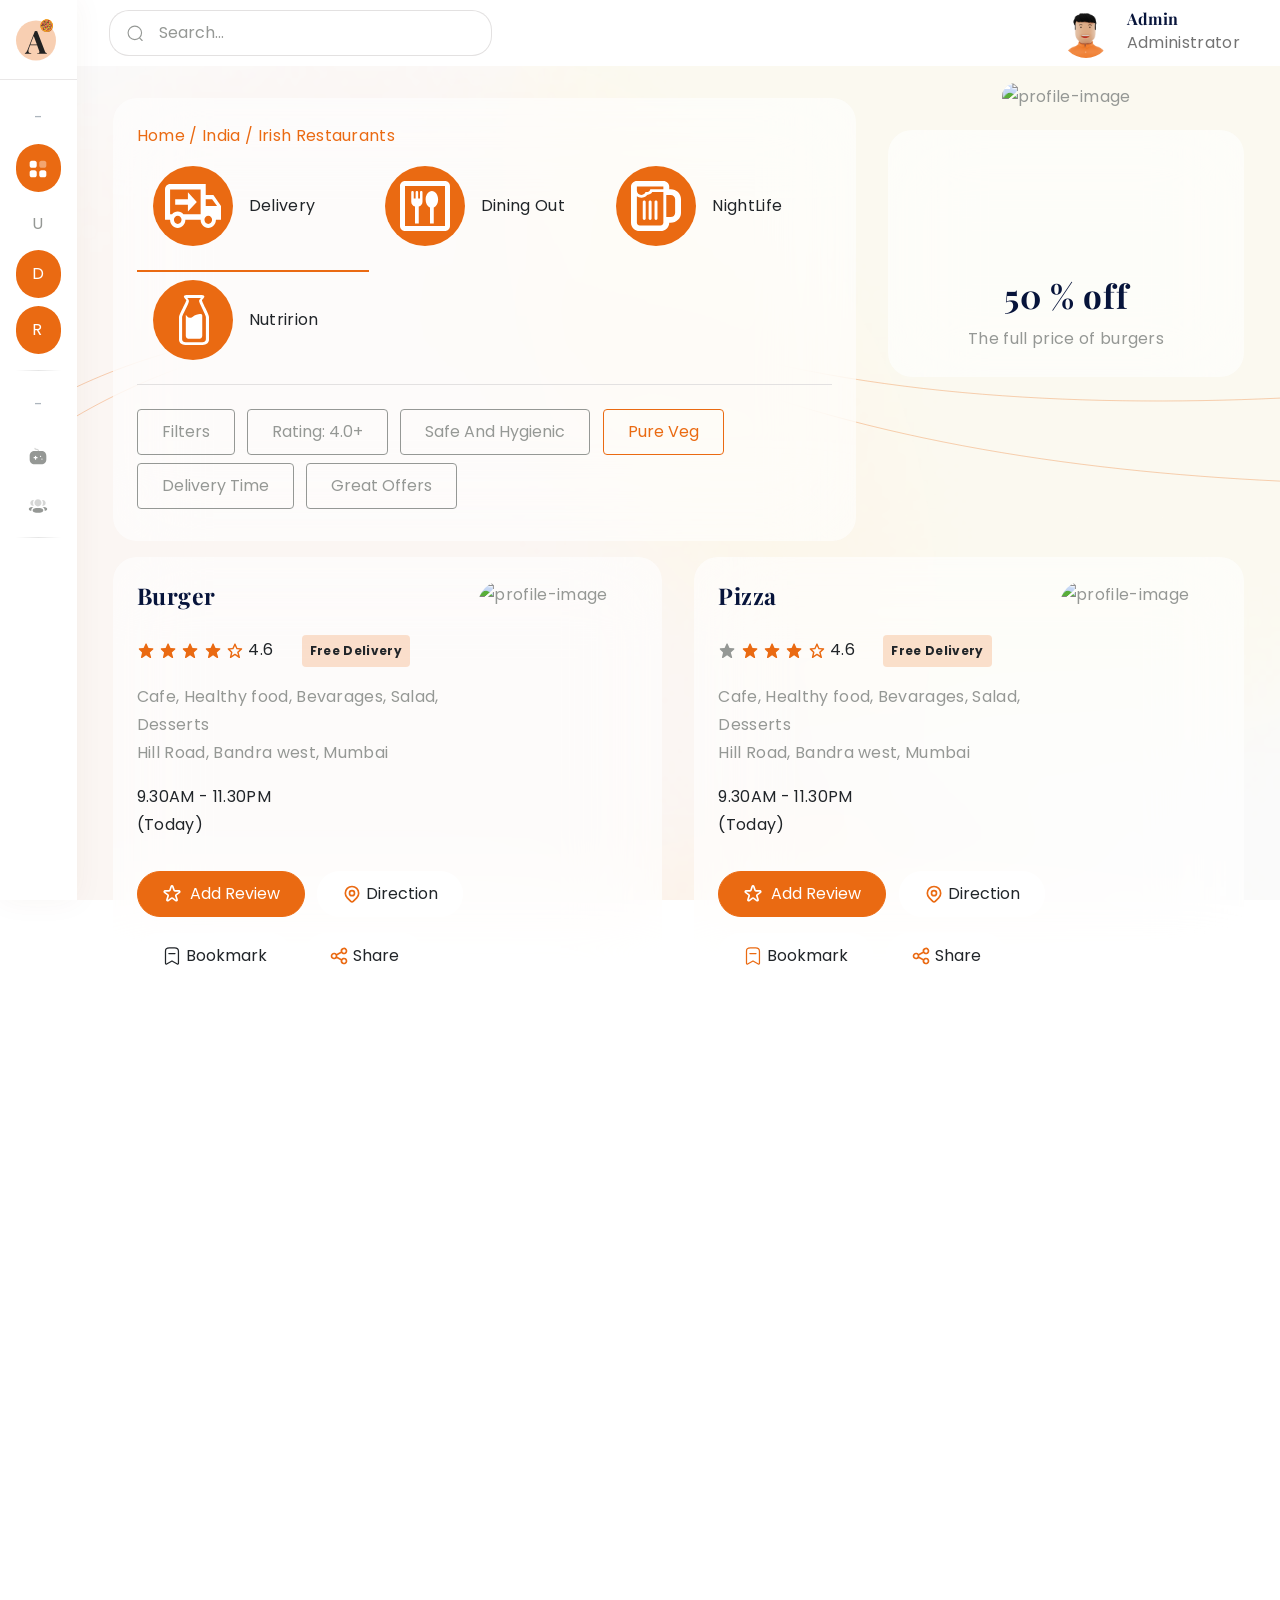
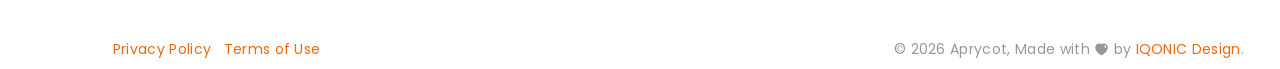
==== dashboard/restaurant-dashboard.html @ 0c4e1605 "commit" ====
<!DOCTYPE html>
<html lang="en" dir="ltr">

<head>
  <meta charset="utf-8" />
  <meta name="viewport" content="width=device-width, initial-scale=1, shrink-to-fit=no" />
  <title>Aprycot | Restaurant Management Admin Template</title>

  <!-- Favicon -->
  <link rel="shortcut icon" href="../assets/images/favicon.ico" />

  <!-- Library / Plugin Css Build -->
  <link rel="stylesheet" href="../assets/css/core/libs.min.css" />

  <!-- Custom Css -->
  <link rel="stylesheet" href="../assets/css/aprycot.min.css?v=1.0.0" />
</head>

<body class="  " style="
      background: url(../assets/images/dashboard.png);
      background-attachment: fixed;
      background-size: cover;
    ">
  <!-- loader Start -->
  <div id="loading">
    <div class="loader simple-loader">
      <svg width="257" height="76" viewBox="0 0 257 76" fill="none" xmlns="http://www.w3.org/2000/svg">
        <ellipse cx="128.307" cy="41.9999" rx="54.3134" ry="25.4594" fill="white" />
        <ellipse cx="128.307" cy="41.9999" rx="54.3134" ry="25.4594" fill="#EA6A12" fill-opacity="0.32" />
        <path
          d="M75.1193 53.0062C75.4723 53.9024 75.8797 54.5542 76.3413 54.9615C76.803 55.3689 77.2511 55.5861 77.6856 55.6133V56.428C76.0562 56.3465 73.9923 56.3058 71.4939 56.3058C68.7239 56.3058 66.66 56.3465 65.3021 56.428V55.6133C66.3341 55.559 67.0673 55.4368 67.5018 55.2467C67.9363 55.0294 68.1536 54.6628 68.1536 54.1468C68.1536 53.658 67.9906 53.0062 67.6648 52.1915L65.2207 45.511H56.3404L55.2813 48.3217C54.5209 50.277 54.1407 51.7842 54.1407 52.8433C54.1407 53.8481 54.4395 54.5542 55.0369 54.9615C55.6615 55.3417 56.5713 55.559 57.7661 55.6133V56.428C55.9195 56.3465 54.2358 56.3058 52.715 56.3058C51.4658 56.3058 50.4338 56.3465 49.6191 56.428V55.6133C50.9498 55.3689 52.1176 53.9431 53.1224 51.3361L62.4099 27.5061C62.7087 27.5333 63.1839 27.5468 63.8357 27.5468C64.4874 27.5468 64.9491 27.5333 65.2207 27.5061L75.1193 53.0062ZM64.9355 44.6963L60.9027 33.6978L56.6663 44.6963H64.9355Z"
          fill="#222222" />
        <path
          d="M93.409 34.7977C94.8211 34.7977 96.0703 35.1779 97.1566 35.9383C98.27 36.6986 99.1391 37.8392 99.7637 39.36C100.388 40.8808 100.701 42.741 100.701 44.9407C100.701 48.8241 99.8451 51.8113 98.1343 53.9024C96.4505 55.9663 94.1558 56.9983 91.25 56.9983C90.4353 56.9983 89.6614 56.8896 88.9281 56.6724C88.2221 56.4551 87.611 56.1293 87.0951 55.6948V59.7683C87.0951 60.9632 87.3938 61.7914 87.9912 62.2531C88.5887 62.7148 89.512 62.9456 90.7612 62.9456V63.801L89.6614 63.7603C86.647 63.6788 84.7324 63.6381 83.9177 63.6381C83.103 63.6381 81.3922 63.6924 78.7851 63.801V62.9456C79.6813 62.9456 80.3059 62.7419 80.6589 62.3346C81.0391 61.9544 81.2292 61.2347 81.2292 60.1756V39.8081C81.2292 38.5589 81.0255 37.6491 80.6182 37.0788C80.238 36.5085 79.5727 36.2234 78.6222 36.2234V35.368C79.4912 35.4494 80.333 35.4902 81.1477 35.4902C83.5104 35.4902 85.4928 35.3001 87.0951 34.9199V38.6675C87.6654 37.4183 88.4936 36.4678 89.5799 35.8161C90.6662 35.1371 91.9425 34.7977 93.409 34.7977ZM89.6614 55.8984C91.3994 55.8984 92.6486 55.043 93.409 53.3321C94.1694 51.5941 94.5496 49.0685 94.5496 45.7554C94.5496 42.4423 94.2373 40.0797 93.6127 38.6675C93.0152 37.2554 92.1462 36.5493 91.0056 36.5493C90.0823 36.5493 89.254 36.8616 88.5208 37.4862C87.8147 38.1108 87.3395 38.9798 87.0951 40.0932V54.7986C87.7468 55.5318 88.6023 55.8984 89.6614 55.8984Z"
          fill="#222222" />
        <path
          d="M117.63 34.7977C118.852 34.7977 119.776 35.1643 120.4 35.8975C121.025 36.6308 121.337 37.5133 121.337 38.5453C121.337 39.5501 121.039 40.3784 120.441 41.0301C119.871 41.6547 119.11 41.967 118.16 41.967C117.237 41.967 116.503 41.7362 115.96 41.2745C115.417 40.7857 115.146 40.1475 115.146 39.36C115.146 38.0565 115.743 36.9974 116.938 36.1827C116.829 36.1555 116.666 36.1419 116.449 36.1419C116.178 36.1419 115.96 36.1691 115.797 36.2234C114.765 36.3863 113.883 37.0109 113.15 38.0972C112.444 39.1835 112.09 40.2969 112.09 41.4375V52.2323C112.09 53.4815 112.389 54.3505 112.987 54.8393C113.611 55.3281 114.589 55.5725 115.92 55.5725V56.428C115.539 56.428 115.227 56.4144 114.983 56.3872C112.213 56.3058 110.366 56.265 109.443 56.265C108.709 56.265 107.039 56.3058 104.432 56.3872C104.215 56.4144 103.943 56.428 103.618 56.428V55.5725C104.595 55.5725 105.274 55.3689 105.654 54.9615C106.035 54.527 106.225 53.753 106.225 52.6396V39.8081C106.225 38.5589 106.035 37.6491 105.654 37.0788C105.274 36.5085 104.595 36.2234 103.618 36.2234V35.368C104.487 35.4494 105.328 35.4902 106.143 35.4902C108.56 35.4902 110.543 35.3001 112.09 34.9199V38.7082C112.606 37.5405 113.353 36.6036 114.331 35.8975C115.309 35.1643 116.408 34.7977 117.63 34.7977Z"
          fill="#222222" />
        <path
          d="M139.823 35.4902C141.181 35.4902 142.226 35.4494 142.959 35.368V36.1827C142.389 36.3456 141.873 36.6986 141.411 37.2418C140.977 37.7578 140.556 38.5725 140.149 39.6859L132.857 60.1756C132.314 61.5878 131.716 62.5518 131.065 63.0678C130.277 63.7467 129.096 64.0862 127.521 64.0862C126.38 64.0862 125.348 63.801 124.425 63.2307C123.529 62.6876 123.081 61.8865 123.081 60.8274C123.081 59.9855 123.379 59.3066 123.977 58.7906C124.574 58.3018 125.362 58.0574 126.339 58.0574C127.263 58.0574 127.996 58.2746 128.539 58.7091C129.109 59.1708 129.395 59.809 129.395 60.6237C129.395 61.194 129.218 61.71 128.865 62.1716C128.512 62.6604 128.01 63.0271 127.358 63.2715C127.548 63.2986 127.86 63.3122 128.295 63.3122C129.978 63.3122 131.214 62.2395 132.002 60.0941L132.653 58.1389L124.018 38.5046C123.583 37.5812 123.162 36.9702 122.755 36.6715C122.347 36.3728 121.926 36.2234 121.492 36.2234V35.368C123.284 35.5309 125.145 35.6124 127.073 35.6124C128.675 35.6124 130.562 35.5309 132.735 35.368V36.2234C131.866 36.2234 131.214 36.2913 130.78 36.4271C130.372 36.5357 130.169 36.848 130.169 37.364C130.169 37.6627 130.264 38.0429 130.454 38.5046L135.423 50.5214L138.234 42.7003C138.669 41.4239 138.886 40.3376 138.886 39.4415C138.886 37.459 137.881 36.3728 135.871 36.1827V35.368C137.148 35.4494 138.465 35.4902 139.823 35.4902Z"
          fill="#222222" />
        <path
          d="M154.565 34.7977C155.57 34.7977 156.52 34.9063 157.416 35.1236C158.313 35.3408 159.059 35.6395 159.657 36.0197C160.363 36.4542 160.906 37.0109 161.286 37.6899C161.694 38.3416 161.897 39.0613 161.897 39.8488C161.897 40.7993 161.599 41.5869 161.001 42.2115C160.404 42.8089 159.63 43.1076 158.679 43.1076C157.729 43.1076 156.968 42.8361 156.398 42.2929C155.828 41.7498 155.543 41.0166 155.543 40.0932C155.543 39.2785 155.801 38.5725 156.317 37.975C156.833 37.3776 157.471 36.9702 158.231 36.753C158.014 36.4542 157.674 36.2234 157.213 36.0605C156.778 35.8704 156.303 35.7753 155.787 35.7753C154.158 35.7753 152.881 36.6715 151.958 38.4638C151.062 40.229 150.614 42.5509 150.614 45.4295C150.614 48.3353 151.13 50.4264 152.162 51.7027C153.194 52.9791 154.484 53.6173 156.031 53.6173C156.955 53.6173 157.878 53.3729 158.801 52.884C159.752 52.3952 160.607 51.5398 161.368 50.3177L162.06 50.5621C161.517 52.3273 160.567 53.8481 159.209 55.1245C157.851 56.3737 156.099 56.9983 153.954 56.9983C151.157 56.9983 148.876 56.0749 147.111 54.2283C145.345 52.3816 144.463 49.6388 144.463 45.9998C144.463 43.61 144.897 41.5733 145.766 39.8896C146.635 38.2058 147.83 36.9431 149.351 36.1012C150.872 35.2322 152.61 34.7977 154.565 34.7977Z"
          fill="#222222" />
        <path
          d="M202.126 35.368H206.933V36.1827H202.126V52.6396C202.126 53.4543 202.262 54.0382 202.533 54.3912C202.832 54.7171 203.294 54.8801 203.918 54.8801C205.086 54.8801 206.009 54.0654 206.688 52.436L207.381 52.8026C206.349 55.5997 204.489 56.9983 201.8 56.9983C200.008 56.9983 198.65 56.5366 197.727 55.6133C197.156 55.043 196.763 54.3369 196.545 53.4951C196.355 52.626 196.26 51.4447 196.26 49.9511V36.1827H192.838V35.368H196.26V29.9909C198.514 29.9909 200.469 29.5564 202.126 28.6874V35.368Z"
          fill="#222222" />
        <g class="anim_rotate" filter="url(#filter0_d)">
          <path fill-rule="evenodd" clip-rule="evenodd"
            d="M174.417 33.1364C181.15 30.4429 188.725 33.7066 191.339 40.4108C193.953 47.1347 190.612 54.763 183.892 57.4565C177.159 60.15 168.985 57.0829 166.231 49.8282C163.451 42.5735 167.684 35.8299 174.417 33.1364Z"
            fill="#B9592C" />
          <path fill-rule="evenodd" clip-rule="evenodd"
            d="M173.983 31.7009C180.83 28.9681 188.532 32.2711 191.198 39.1129C193.863 45.9351 190.458 53.701 183.61 56.4535C176.763 59.1863 169.061 55.8834 166.396 49.0415C163.743 42.1996 167.135 34.4337 173.983 31.7009Z"
            fill="#FEBD30" />
          <path fill-rule="evenodd" clip-rule="evenodd"
            d="M174.277 32.4676C180.704 29.8921 187.934 33.0181 190.42 39.4274C192.92 45.8367 189.732 53.1111 183.305 55.6867C176.878 58.2622 169.648 55.1362 167.162 48.7268C164.675 42.3175 167.85 35.0431 174.277 32.4676Z"
            fill="#E47B06" />
          <path fill-rule="evenodd" clip-rule="evenodd"
            d="M174.737 32.8216C180.832 30.3837 187.45 33.5884 189.822 39.6635C192.194 45.7386 189.172 52.6395 183.077 55.0774C176.994 57.5153 170.134 54.5662 167.762 48.4911C165.403 42.416 168.655 35.2596 174.737 32.8216Z"
            fill="#FEBD30" />
          <path fill-rule="evenodd" clip-rule="evenodd"
            d="M168.527 45.8369C168.974 45.8369 169.344 46.1909 169.344 46.6235C169.344 47.0562 168.974 47.4102 168.527 47.4102V47.0168C168.757 47.0168 168.948 46.8399 168.948 46.6235C168.948 46.4072 168.757 46.2302 168.527 46.2302V45.8369V45.8369ZM168.527 47.4102C168.081 47.4102 167.711 47.0562 167.711 46.6235C167.711 46.1909 168.081 45.8369 168.527 45.8369V46.2302C168.298 46.2302 168.106 46.4072 168.106 46.6235C168.106 46.8399 168.298 47.0168 168.527 47.0168V47.4102Z"
            fill="#4C3A68" />
          <path fill-rule="evenodd" clip-rule="evenodd"
            d="M168.527 45.66C168.974 45.66 169.343 46.014 169.343 46.4467C169.343 46.8793 168.974 47.2333 168.527 47.2333V46.8596C168.769 46.8596 168.961 46.6827 168.961 46.4467C168.961 46.2107 168.769 46.0337 168.527 46.0337V45.66ZM168.527 47.2136C168.081 47.2136 167.711 46.8596 167.711 46.427C167.711 45.9944 168.081 45.6404 168.527 45.6404V46.014C168.285 46.014 168.093 46.191 168.093 46.427C168.093 46.663 168.285 46.84 168.527 46.84V47.2136Z"
            fill="#634C86" />
          <path fill-rule="evenodd" clip-rule="evenodd"
            d="M177.529 52.4425C177.657 52.2655 177.886 51.1646 178.664 51.1646C180.194 51.1842 180.64 52.4621 180.73 53.4452C180.806 54.3102 179.965 55.3129 179.148 55.4505C178.23 55.6078 176.93 54.9984 176.675 53.976C176.42 52.9733 177.249 52.8554 177.529 52.4425Z"
            fill="#C40202" />
          <path fill-rule="evenodd" clip-rule="evenodd"
            d="M177.529 52.128C177.656 51.9511 177.886 50.8501 178.664 50.8501C180.194 50.8698 180.64 52.1477 180.729 53.1307C180.806 53.9958 179.964 54.9985 179.148 55.1361C178.23 55.2934 176.929 54.6839 176.674 53.6616C176.419 52.6589 177.248 52.5409 177.529 52.128Z"
            fill="url(#paint0_linear)" />
          <path fill-rule="evenodd" clip-rule="evenodd"
            d="M177.643 52.2069C177.758 52.0299 177.975 51.0273 178.676 51.0469C180.066 51.0666 180.474 52.2265 180.563 53.1309C180.627 53.9174 179.862 54.8414 179.122 54.9594C178.281 55.097 177.107 54.5465 176.865 53.6224C176.623 52.6984 177.388 52.6001 177.643 52.2069Z"
            fill="#F07464" />
          <path fill-rule="evenodd" clip-rule="evenodd"
            d="M178.347 52.3053C178.449 52.1087 178.602 51.8925 178.831 51.8728C179.609 51.8335 179.788 52.502 179.801 53.0328C179.813 53.5046 179.341 54.0945 178.921 54.1928C178.449 54.3107 177.735 54.1141 177.646 53.5636C177.594 53.2687 177.76 53.0328 177.888 52.9148C177.735 52.7182 177.531 52.502 177.314 52.325C177.403 52.266 177.48 52.1874 177.531 52.1087C177.556 52.0694 177.594 51.9515 177.658 51.8335C177.888 52.0104 178.092 52.1874 178.347 52.3053Z"
            fill="#FFB596" />
          <path fill-rule="evenodd" clip-rule="evenodd"
            d="M178.422 52.2069C178.205 51.3615 178.74 50.9683 179.595 51.7154C180.181 52.2266 180.219 52.7377 180.079 53.4062C179.99 53.8191 179.493 53.4062 179.595 53.1113C179.926 52.2069 178.779 51.3615 178.791 52.3642C178.791 52.5215 178.485 52.4822 178.422 52.2069Z"
            fill="#E52614" />
          <path fill-rule="evenodd" clip-rule="evenodd"
            d="M177.798 53.0915C176.994 53.2684 176.892 53.9565 177.887 54.4284C178.588 54.7626 179.022 54.5857 179.519 54.1531C179.838 53.8779 179.264 53.583 179.047 53.8189C178.423 54.5267 177.211 53.7992 178.065 53.3864C178.219 53.3077 178.053 53.0325 177.798 53.0915Z"
            fill="#E52614" />
          <path fill-rule="evenodd" clip-rule="evenodd"
            d="M186.889 42.7503C187.016 42.5734 187.246 41.4724 188.024 41.4724C189.554 41.4921 190 42.77 190.09 43.753C190.166 44.6181 189.324 45.6208 188.508 45.7584C187.59 45.9157 186.29 45.3062 186.035 44.2839C185.78 43.2615 186.608 43.1632 186.889 42.7503Z"
            fill="#C40202" />
          <path fill-rule="evenodd" clip-rule="evenodd"
            d="M186.889 42.4356C187.016 42.2587 187.246 41.1577 188.024 41.1577C189.554 41.1774 190 42.4553 190.089 43.4383C190.166 44.3034 189.324 45.3061 188.508 45.4437C187.59 45.601 186.289 44.9915 186.034 43.9692C185.779 42.9665 186.608 42.8485 186.889 42.4356Z"
            fill="url(#paint1_linear)" />
          <path fill-rule="evenodd" clip-rule="evenodd"
            d="M187.005 42.5145C187.119 42.3376 187.336 41.3349 188.037 41.3545C189.427 41.3742 189.848 42.5342 189.925 43.4386C189.988 44.225 189.223 45.149 188.484 45.267C187.642 45.4046 186.469 44.8541 186.227 43.9301C185.984 43.006 186.75 42.9077 187.005 42.5145Z"
            fill="#F07464" />
          <path fill-rule="evenodd" clip-rule="evenodd"
            d="M187.707 42.613C187.809 42.4164 187.962 42.2001 188.192 42.1804C188.969 42.1411 189.148 42.8096 189.161 43.3404C189.173 43.8123 188.702 44.4021 188.281 44.5004C187.809 44.6183 187.095 44.4217 187.006 43.8712C186.955 43.5763 187.12 43.3404 187.248 43.2224C187.095 43.0258 186.891 42.8096 186.674 42.6326C186.763 42.5736 186.84 42.495 186.891 42.4164C186.916 42.377 186.955 42.2591 187.018 42.1411C187.261 42.3181 187.452 42.495 187.707 42.613Z"
            fill="#FFB596" />
          <path fill-rule="evenodd" clip-rule="evenodd"
            d="M187.783 42.5145C187.566 41.6691 188.102 41.2759 188.956 42.023C189.543 42.5342 189.581 43.0454 189.441 43.7138C189.351 44.1267 188.854 43.7138 188.956 43.4189C189.288 42.5145 188.14 41.6691 188.153 42.6718C188.153 42.8291 187.859 42.7898 187.783 42.5145Z"
            fill="#E52614" />
          <path fill-rule="evenodd" clip-rule="evenodd"
            d="M187.158 43.3991C186.354 43.576 186.252 44.2641 187.247 44.736C187.948 45.0702 188.382 44.8933 188.879 44.4608C189.198 44.1855 188.624 43.8906 188.407 44.1265C187.782 44.8343 186.571 44.1069 187.425 43.694C187.578 43.6154 187.413 43.3401 187.158 43.3991Z"
            fill="#E52614" />
          <path fill-rule="evenodd" clip-rule="evenodd"
            d="M183.331 44.2637C183.777 44.2637 184.147 44.6177 184.147 45.0503C184.147 45.4829 183.777 45.8369 183.331 45.8369V45.4436C183.561 45.4436 183.752 45.2666 183.752 45.0503C183.752 44.834 183.561 44.657 183.331 44.657V44.2637ZM183.331 45.8369C182.885 45.8369 182.515 45.4829 182.515 45.0503C182.515 44.6177 182.885 44.2637 183.331 44.2637V44.657C183.101 44.657 182.91 44.834 182.91 45.0503C182.91 45.2666 183.101 45.4436 183.331 45.4436V45.8369Z"
            fill="#4C3A68" />
          <path fill-rule="evenodd" clip-rule="evenodd"
            d="M183.331 44.0671C183.777 44.0671 184.147 44.4211 184.147 44.8538C184.147 45.2864 183.777 45.6404 183.331 45.6404V45.2667C183.573 45.2667 183.765 45.0897 183.765 44.8538C183.765 44.6178 183.573 44.4408 183.331 44.4408V44.0671ZM183.331 45.6404C182.885 45.6404 182.515 45.2864 182.515 44.8538C182.515 44.4211 182.885 44.0671 183.331 44.0671V44.4408C183.089 44.4408 182.897 44.6178 182.897 44.8538C182.897 45.0897 183.089 45.2667 183.331 45.2667V45.6404Z"
            fill="#634C86" />
          <path fill-rule="evenodd" clip-rule="evenodd"
            d="M174.558 51.8137C175.004 51.8137 175.374 52.1677 175.374 52.6003C175.374 53.033 175.004 53.387 174.558 53.387V52.9937C174.787 52.9937 174.979 52.8167 174.979 52.6003C174.979 52.384 174.787 52.207 174.558 52.207V51.8137ZM174.558 53.387C174.111 53.387 173.741 53.033 173.741 52.6003C173.741 52.1677 174.111 51.8137 174.558 51.8137V52.207C174.328 52.207 174.137 52.384 174.137 52.6003C174.137 52.8167 174.328 52.9937 174.558 52.9937V53.387Z"
            fill="#4C3A68" />
          <path fill-rule="evenodd" clip-rule="evenodd"
            d="M174.558 51.6172C175.004 51.6172 175.374 51.9712 175.374 52.4038C175.374 52.8365 175.004 53.1904 174.558 53.1904V52.8168C174.8 52.8168 174.991 52.6398 174.991 52.4038C174.991 52.1678 174.8 51.9908 174.558 51.9908V51.6172ZM174.558 53.1904C174.111 53.1904 173.741 52.8365 173.741 52.4038C173.741 51.9712 174.111 51.6172 174.558 51.6172V51.9908C174.315 51.9908 174.124 52.1678 174.124 52.4038C174.124 52.6398 174.315 52.8168 174.558 52.8168V53.1904Z"
            fill="#634C86" />
          <path fill-rule="evenodd" clip-rule="evenodd"
            d="M174.328 45.8564C174.775 45.8564 175.145 46.2104 175.145 46.6431C175.145 47.0757 174.775 47.4297 174.328 47.4297V47.0364C174.558 47.0364 174.749 46.8594 174.749 46.6431C174.749 46.4267 174.558 46.2498 174.328 46.2498V45.8564ZM174.328 47.4297C173.882 47.4297 173.512 47.0757 173.512 46.6431C173.512 46.2104 173.882 45.8564 174.328 45.8564V46.2498C174.099 46.2498 173.907 46.4267 173.907 46.6431C173.907 46.8594 174.099 47.0364 174.328 47.0364V47.4297Z"
            fill="#4C3A68" />
          <path fill-rule="evenodd" clip-rule="evenodd"
            d="M174.328 45.6796C174.775 45.6796 175.144 46.0336 175.144 46.4662C175.144 46.8988 174.775 47.2528 174.328 47.2528V46.8595C174.57 46.8595 174.762 46.6825 174.762 46.4465C174.762 46.2105 174.57 46.0336 174.328 46.0336V45.6796ZM174.328 47.2332C173.882 47.2332 173.512 46.8792 173.512 46.4465C173.512 46.0139 173.882 45.6599 174.328 45.6599V46.0336C174.086 46.0336 173.894 46.2105 173.894 46.4465C173.894 46.6825 174.086 46.8595 174.328 46.8595V47.2332Z"
            fill="#634C86" />
          <path fill-rule="evenodd" clip-rule="evenodd"
            d="M171.778 35.5149C172.225 35.5149 172.595 35.8689 172.595 36.3015C172.595 36.7342 172.225 37.0881 171.778 37.0881V36.6948C172.008 36.6948 172.199 36.5178 172.199 36.3015C172.199 36.0852 172.008 35.9082 171.778 35.9082V35.5149ZM171.778 37.0881C171.332 37.0881 170.962 36.7342 170.962 36.3015C170.962 35.8689 171.332 35.5149 171.778 35.5149V35.9082C171.549 35.9082 171.357 36.0852 171.357 36.3015C171.357 36.5178 171.549 36.6948 171.778 36.6948V37.0881Z"
            fill="#4C3A68" />
          <path fill-rule="evenodd" clip-rule="evenodd"
            d="M171.778 35.3186C172.225 35.3186 172.595 35.6726 172.595 36.1052C172.595 36.5379 172.225 36.8918 171.778 36.8918V36.5182C172.021 36.5182 172.212 36.3412 172.212 36.1052C172.212 35.8692 172.021 35.6922 171.778 35.6922V35.3186ZM171.778 36.8918C171.332 36.8918 170.962 36.5379 170.962 36.1052C170.962 35.6726 171.332 35.3186 171.778 35.3186V35.6922C171.536 35.6922 171.345 35.8692 171.345 36.1052C171.345 36.3412 171.536 36.5182 171.778 36.5182V36.8918Z"
            fill="#634C86" />
          <path fill-rule="evenodd" clip-rule="evenodd"
            d="M180.998 34.0208C181.445 34.0208 181.814 34.3747 181.814 34.8074C181.814 35.24 181.445 35.594 180.998 35.594V35.2007C181.228 35.2007 181.419 35.0237 181.419 34.8074C181.419 34.5911 181.228 34.4141 180.998 34.4141V34.0208ZM180.998 35.594C180.552 35.594 180.182 35.24 180.182 34.8074C180.182 34.3747 180.552 34.0208 180.998 34.0208V34.4141C180.769 34.4141 180.577 34.5911 180.577 34.8074C180.577 35.0237 180.769 35.2007 180.998 35.2007V35.594Z"
            fill="#4C3A68" />
          <path fill-rule="evenodd" clip-rule="evenodd"
            d="M180.998 33.8242C181.444 33.8242 181.814 34.1782 181.814 34.6108C181.814 35.0435 181.444 35.3975 180.998 35.3975V35.0238C181.24 35.0238 181.432 34.8468 181.432 34.6108C181.432 34.3749 181.24 34.1979 180.998 34.1979V33.8242ZM180.998 35.3975C180.552 35.3975 180.182 35.0435 180.182 34.6108C180.182 34.1782 180.552 33.8242 180.998 33.8242V34.1979C180.756 34.1979 180.564 34.3749 180.564 34.6108C180.564 34.8468 180.756 35.0238 180.998 35.0238V35.3975Z"
            fill="#634C86" />
          <path fill-rule="evenodd" clip-rule="evenodd"
            d="M174.635 38.5036C175.081 38.5036 175.451 38.8575 175.451 39.2902C175.451 39.7228 175.081 40.0768 174.635 40.0768V39.6835C174.864 39.6835 175.056 39.5065 175.056 39.2902C175.056 39.0739 174.864 38.8969 174.635 38.8969V38.5036ZM174.635 40.0571C174.188 40.0571 173.818 39.7032 173.818 39.2705C173.818 38.8379 174.188 38.4839 174.635 38.4839V38.8772C174.405 38.8772 174.214 39.0542 174.214 39.2705C174.214 39.4868 174.405 39.6638 174.635 39.6638V40.0571Z"
            fill="#4C3A68" />
          <path fill-rule="evenodd" clip-rule="evenodd"
            d="M174.635 38.307C175.081 38.307 175.451 38.661 175.451 39.0936C175.451 39.5263 175.081 39.8803 174.635 39.8803V39.5066C174.877 39.5066 175.068 39.3296 175.068 39.0936C175.068 38.8577 174.877 38.6807 174.635 38.6807V38.307ZM174.635 39.8606C174.188 39.8606 173.818 39.5066 173.818 39.074C173.818 38.6413 174.188 38.2874 174.635 38.2874V38.661C174.392 38.661 174.201 38.838 174.201 39.074C174.201 39.31 174.392 39.487 174.635 39.487V39.8606Z"
            fill="#634C86" />
          <path fill-rule="evenodd" clip-rule="evenodd"
            d="M179.225 48.0977C179.672 48.0977 180.042 48.4516 180.042 48.8843C180.042 49.3169 179.672 49.6709 179.225 49.6709V49.2776C179.455 49.2776 179.646 49.1006 179.646 48.8843C179.646 48.668 179.455 48.491 179.225 48.491V48.0977ZM179.225 49.6709C178.779 49.6709 178.409 49.3169 178.409 48.8843C178.409 48.4516 178.779 48.0977 179.225 48.0977V48.491C178.996 48.491 178.804 48.668 178.804 48.8843C178.804 49.1006 178.996 49.2776 179.225 49.2776V49.6709Z"
            fill="#4C3A68" />
          <path fill-rule="evenodd" clip-rule="evenodd"
            d="M179.225 47.9011C179.672 47.9011 180.041 48.2551 180.041 48.6877C180.041 49.1204 179.672 49.4744 179.225 49.4744V49.1007C179.467 49.1007 179.659 48.9237 179.659 48.6877C179.659 48.4518 179.467 48.2748 179.225 48.2748V47.9011ZM179.225 49.4744C178.779 49.4744 178.409 49.1204 178.409 48.6877C178.409 48.2551 178.779 47.9011 179.225 47.9011V48.2748C178.983 48.2748 178.791 48.4518 178.791 48.6877C178.791 48.9237 178.983 49.1007 179.225 49.1007V49.4744Z"
            fill="#634C86" />
          <path fill-rule="evenodd" clip-rule="evenodd"
            d="M184.416 52.1086C184.862 52.1086 185.232 52.4626 185.232 52.8953C185.232 53.3279 184.862 53.6819 184.416 53.6819V53.2886C184.645 53.2886 184.836 53.1116 184.836 52.8953C184.836 52.6789 184.645 52.502 184.416 52.502V52.1086ZM184.416 53.6819C183.969 53.6819 183.599 53.3279 183.599 52.8953C183.599 52.4626 183.969 52.1086 184.416 52.1086V52.502C184.186 52.502 183.995 52.6789 183.995 52.8953C183.995 53.1116 184.186 53.2886 184.416 53.2886V53.6819Z"
            fill="#4C3A68" />
          <path fill-rule="evenodd" clip-rule="evenodd"
            d="M184.415 51.9121C184.862 51.9121 185.232 52.2661 185.232 52.6987C185.232 53.1314 184.862 53.4854 184.415 53.4854V53.1117C184.658 53.1117 184.849 52.9347 184.849 52.6987C184.849 52.4627 184.658 52.2858 184.415 52.2858V51.9121ZM184.415 53.4854C183.969 53.4854 183.599 53.1314 183.599 52.6987C183.599 52.2661 183.969 51.9121 184.415 51.9121V52.2858C184.173 52.2858 183.982 52.4627 183.982 52.6987C183.982 52.9347 184.173 53.1117 184.415 53.1117V53.4854Z"
            fill="#634C86" />
          <path fill-rule="evenodd" clip-rule="evenodd"
            d="M168.731 45.3647C169.471 45.3647 170.057 44.7946 170.057 44.0868C170.057 43.379 169.458 42.8088 168.731 42.8088C167.992 42.8088 167.405 43.379 167.405 44.0868C167.392 44.7946 167.992 45.3647 168.731 45.3647Z"
            fill="#692C2D" />
          <path fill-rule="evenodd" clip-rule="evenodd"
            d="M168.731 45.1486C169.471 45.1486 170.057 44.5785 170.057 43.8707C170.057 43.1629 169.458 42.5928 168.731 42.5928C167.991 42.5928 167.405 43.1629 167.405 43.8707C167.392 44.5785 167.991 45.1486 168.731 45.1486Z"
            fill="#6E2E2E" />
          <path fill-rule="evenodd" clip-rule="evenodd"
            d="M168.732 45.09C169.421 45.09 169.994 44.5395 169.994 43.8907C169.994 43.2222 169.433 42.6914 168.732 42.6914C168.043 42.6914 167.47 43.2419 167.47 43.8907C167.47 44.5395 168.031 45.09 168.732 45.09Z"
            fill="#8B3236" />
          <path
            d="M167.761 43.6156C167.811 43.6156 167.851 43.5716 167.851 43.5173C167.851 43.463 167.811 43.4189 167.761 43.4189C167.712 43.4189 167.672 43.463 167.672 43.5173C167.672 43.5716 167.712 43.6156 167.761 43.6156Z"
            fill="#DDCBBA" />
          <path
            d="M167.98 43.9299C168.079 43.9299 168.159 43.8594 168.159 43.7726C168.159 43.6857 168.079 43.6152 167.98 43.6152C167.881 43.6152 167.801 43.6857 167.801 43.7726C167.801 43.8594 167.881 43.9299 167.98 43.9299Z"
            fill="#DDCBBA" />
          <path
            d="M169.497 43.7135C169.547 43.7135 169.587 43.6695 169.587 43.6152C169.587 43.5609 169.547 43.5168 169.497 43.5168C169.448 43.5168 169.408 43.5609 169.408 43.6152C169.408 43.6695 169.448 43.7135 169.497 43.7135Z"
            fill="#DDCBBA" />
          <path
            d="M169.726 44.028C169.825 44.028 169.905 43.9576 169.905 43.8707C169.905 43.7838 169.825 43.7134 169.726 43.7134C169.628 43.7134 169.548 43.7838 169.548 43.8707C169.548 43.9576 169.628 44.028 169.726 44.028Z"
            fill="#DDCBBA" />
          <path
            d="M167.902 44.3431C167.951 44.3431 167.991 44.2991 167.991 44.2448C167.991 44.1905 167.951 44.1465 167.902 44.1465C167.852 44.1465 167.812 44.1905 167.812 44.2448C167.812 44.2991 167.852 44.3431 167.902 44.3431Z"
            fill="#DDCBBA" />
          <path
            d="M168.999 44.3823C169.098 44.3823 169.178 44.3118 169.178 44.225C169.178 44.1381 169.098 44.0676 168.999 44.0676C168.901 44.0676 168.821 44.1381 168.821 44.225C168.821 44.3118 168.901 44.3823 168.999 44.3823Z"
            fill="#DDCBBA" />
          <path
            d="M168.541 42.986C168.611 42.986 168.668 42.9332 168.668 42.868C168.668 42.8028 168.611 42.75 168.541 42.75C168.47 42.75 168.413 42.8028 168.413 42.868C168.413 42.9332 168.47 42.986 168.541 42.986Z"
            fill="#DDCBBA" />
          <path
            d="M168.795 43.2612C168.893 43.2612 168.973 43.1907 168.973 43.1039C168.973 43.017 168.893 42.9465 168.795 42.9465C168.696 42.9465 168.616 43.017 168.616 43.1039C168.616 43.1907 168.696 43.2612 168.795 43.2612Z"
            fill="#DDCBBA" />
          <path
            d="M168.438 44.9323C168.536 44.9323 168.616 44.8619 168.616 44.775C168.616 44.6881 168.536 44.6177 168.438 44.6177C168.339 44.6177 168.259 44.6881 168.259 44.775C168.259 44.8619 168.339 44.9323 168.438 44.9323Z"
            fill="#DDCBBA" />
          <path
            d="M169.406 44.441C169.455 44.441 169.495 44.397 169.495 44.3427C169.495 44.2884 169.455 44.2444 169.406 44.2444C169.357 44.2444 169.317 44.2884 169.317 44.3427C169.317 44.397 169.357 44.441 169.406 44.441Z"
            fill="#DDCBBA" />
          <path
            d="M168.617 43.5958C168.667 43.5958 168.707 43.5518 168.707 43.4975C168.707 43.4432 168.667 43.3992 168.617 43.3992C168.568 43.3992 168.528 43.4432 168.528 43.4975C168.528 43.5518 168.568 43.5958 168.617 43.5958Z"
            fill="#DDCBBA" />
          <path
            d="M169.255 43.0844C169.305 43.0844 169.345 43.0403 169.345 42.986C169.345 42.9317 169.305 42.8877 169.255 42.8877C169.206 42.8877 169.166 42.9317 169.166 42.986C169.166 43.0403 169.206 43.0844 169.255 43.0844Z"
            fill="#DDCBBA" />
          <path
            d="M168.196 43.399C168.245 43.399 168.285 43.355 168.285 43.3007C168.285 43.2464 168.245 43.2024 168.196 43.2024C168.147 43.2024 168.107 43.2464 168.107 43.3007C168.107 43.355 168.147 43.399 168.196 43.399Z"
            fill="#DDCBBA" />
          <path
            d="M168.299 44.5004C168.37 44.5004 168.427 44.4476 168.427 44.3824C168.427 44.3172 168.37 44.2644 168.299 44.2644C168.229 44.2644 168.172 44.3172 168.172 44.3824C168.172 44.4476 168.229 44.5004 168.299 44.5004Z"
            fill="#DDCBBA" />
          <path fill-rule="evenodd" clip-rule="evenodd"
            d="M172.925 44.9909C173.665 44.9909 174.251 44.4208 174.251 43.713C174.251 43.0052 173.652 42.4351 172.925 42.4351C172.186 42.4351 171.586 43.0052 171.586 43.713C171.586 44.4208 172.186 44.9909 172.925 44.9909Z"
            fill="#692C2D" />
          <path fill-rule="evenodd" clip-rule="evenodd"
            d="M172.926 44.7749C173.666 44.7749 174.252 44.2047 174.252 43.4969C174.252 42.7891 173.653 42.219 172.926 42.219C172.187 42.2387 171.587 42.8088 171.587 43.5166C171.587 44.2047 172.187 44.7749 172.926 44.7749Z"
            fill="#6E2E2E" />
          <path fill-rule="evenodd" clip-rule="evenodd"
            d="M172.925 44.7162C173.614 44.7162 174.187 44.1657 174.187 43.5169C174.187 42.8485 173.626 42.3176 172.925 42.3176C172.236 42.3176 171.663 42.8681 171.663 43.5169C171.663 44.1657 172.224 44.7162 172.925 44.7162Z"
            fill="#8B3236" />
          <path
            d="M171.956 43.2418C172.005 43.2418 172.045 43.1978 172.045 43.1435C172.045 43.0892 172.005 43.0452 171.956 43.0452C171.907 43.0452 171.867 43.0892 171.867 43.1435C171.867 43.1978 171.907 43.2418 171.956 43.2418Z"
            fill="#DDCBBA" />
          <path
            d="M172.187 43.5759C172.285 43.5759 172.365 43.5054 172.365 43.4186C172.365 43.3317 172.285 43.2612 172.187 43.2612C172.088 43.2612 172.008 43.3317 172.008 43.4186C172.008 43.5054 172.088 43.5759 172.187 43.5759Z"
            fill="#DDCBBA" />
          <path
            d="M173.702 43.3395C173.752 43.3395 173.792 43.2955 173.792 43.2411C173.792 43.1868 173.752 43.1428 173.702 43.1428C173.653 43.1428 173.613 43.1868 173.613 43.2411C173.613 43.2955 173.653 43.3395 173.702 43.3395Z"
            fill="#DDCBBA" />
          <path
            d="M173.918 43.6542C174.017 43.6542 174.097 43.5838 174.097 43.4969C174.097 43.41 174.017 43.3396 173.918 43.3396C173.82 43.3396 173.74 43.41 173.74 43.4969C173.74 43.5838 173.82 43.6542 173.918 43.6542Z"
            fill="#DDCBBA" />
          <path
            d="M172.097 43.9891C172.147 43.9891 172.187 43.9451 172.187 43.8908C172.187 43.8365 172.147 43.7925 172.097 43.7925C172.048 43.7925 172.008 43.8365 172.008 43.8908C172.008 43.9451 172.048 43.9891 172.097 43.9891Z"
            fill="#DDCBBA" />
          <path
            d="M173.195 44.0085C173.293 44.0085 173.373 43.9381 173.373 43.8512C173.373 43.7643 173.293 43.6938 173.195 43.6938C173.096 43.6938 173.016 43.7643 173.016 43.8512C173.016 43.9381 173.096 44.0085 173.195 44.0085Z"
            fill="#DDCBBA" />
          <path
            d="M172.733 42.6122C172.804 42.6122 172.861 42.5594 172.861 42.4942C172.861 42.429 172.804 42.3762 172.733 42.3762C172.663 42.3762 172.606 42.429 172.606 42.4942C172.606 42.5594 172.663 42.6122 172.733 42.6122Z"
            fill="#DDCBBA" />
          <path
            d="M172.989 42.8874C173.088 42.8874 173.168 42.817 173.168 42.7301C173.168 42.6432 173.088 42.5728 172.989 42.5728C172.89 42.5728 172.811 42.6432 172.811 42.7301C172.811 42.817 172.89 42.8874 172.989 42.8874Z"
            fill="#DDCBBA" />
          <path
            d="M172.644 44.5585C172.742 44.5585 172.822 44.4881 172.822 44.4012C172.822 44.3143 172.742 44.2439 172.644 44.2439C172.545 44.2439 172.465 44.3143 172.465 44.4012C172.465 44.4881 172.545 44.5585 172.644 44.5585Z"
            fill="#DDCBBA" />
          <path
            d="M173.602 44.0673C173.652 44.0673 173.692 44.0232 173.692 43.9689C173.692 43.9146 173.652 43.8706 173.602 43.8706C173.553 43.8706 173.513 43.9146 173.513 43.9689C173.513 44.0232 173.553 44.0673 173.602 44.0673Z"
            fill="#DDCBBA" />
          <path
            d="M172.81 43.2223C172.86 43.2223 172.9 43.1783 172.9 43.124C172.9 43.0697 172.86 43.0256 172.81 43.0256C172.761 43.0256 172.721 43.0697 172.721 43.124C172.721 43.1783 172.761 43.2223 172.81 43.2223Z"
            fill="#DDCBBA" />
          <path
            d="M173.448 42.7106C173.497 42.7106 173.537 42.6665 173.537 42.6122C173.537 42.5579 173.497 42.5139 173.448 42.5139C173.398 42.5139 173.358 42.5579 173.358 42.6122C173.358 42.6665 173.398 42.7106 173.448 42.7106Z"
            fill="#DDCBBA" />
          <path
            d="M172.389 43.0253C172.439 43.0253 172.478 42.9812 172.478 42.9269C172.478 42.8726 172.439 42.8286 172.389 42.8286C172.34 42.8286 172.3 42.8726 172.3 42.9269C172.3 42.9812 172.34 43.0253 172.389 43.0253Z"
            fill="#DDCBBA" />
          <path
            d="M172.492 44.1266C172.562 44.1266 172.619 44.0738 172.619 44.0086C172.619 43.9435 172.562 43.8906 172.492 43.8906C172.421 43.8906 172.364 43.9435 172.364 44.0086C172.364 44.0738 172.421 44.1266 172.492 44.1266Z"
            fill="#DDCBBA" />
          <path
            d="M176.317 49.8278C177.05 49.8278 177.643 49.2557 177.643 48.5499C177.643 47.8441 177.05 47.272 176.317 47.272C175.585 47.272 174.991 47.8441 174.991 48.5499C174.991 49.2557 175.585 49.8278 176.317 49.8278Z"
            fill="#692C2D" />
          <path
            d="M176.317 49.6313C177.05 49.6313 177.643 49.0592 177.643 48.3534C177.643 47.6476 177.05 47.0754 176.317 47.0754C175.585 47.0754 174.991 47.6476 174.991 48.3534C174.991 49.0592 175.585 49.6313 176.317 49.6313Z"
            fill="#6E2E2E" />
          <path
            d="M176.317 49.5524C177.014 49.5524 177.58 49.0155 177.58 48.3531C177.58 47.6907 177.014 47.1538 176.317 47.1538C175.62 47.1538 175.055 47.6907 175.055 48.3531C175.055 49.0155 175.62 49.5524 176.317 49.5524Z"
            fill="#8B3236" />
          <path
            d="M175.361 48.0983C175.41 48.0983 175.45 48.0542 175.45 47.9999C175.45 47.9456 175.41 47.9016 175.361 47.9016C175.311 47.9016 175.271 47.9456 175.271 47.9999C175.271 48.0542 175.311 48.0983 175.361 48.0983Z"
            fill="#DDCBBA" />
          <path
            d="M175.577 48.4128C175.675 48.4128 175.755 48.3424 175.755 48.2555C175.755 48.1686 175.675 48.0981 175.577 48.0981C175.478 48.0981 175.398 48.1686 175.398 48.2555C175.398 48.3424 175.478 48.4128 175.577 48.4128Z"
            fill="#DDCBBA" />
          <path
            d="M177.096 48.1764C177.145 48.1764 177.185 48.1324 177.185 48.0781C177.185 48.0238 177.145 47.9797 177.096 47.9797C177.046 47.9797 177.006 48.0238 177.006 48.0781C177.006 48.1324 177.046 48.1764 177.096 48.1764Z"
            fill="#DDCBBA" />
          <path
            d="M177.326 48.5107C177.424 48.5107 177.504 48.4403 177.504 48.3534C177.504 48.2665 177.424 48.196 177.326 48.196C177.227 48.196 177.147 48.2665 177.147 48.3534C177.147 48.4403 177.227 48.5107 177.326 48.5107Z"
            fill="#DDCBBA" />
          <path
            d="M175.502 48.8258C175.551 48.8258 175.591 48.7818 175.591 48.7275C175.591 48.6732 175.551 48.6292 175.502 48.6292C175.453 48.6292 175.413 48.6732 175.413 48.7275C175.413 48.7818 175.453 48.8258 175.502 48.8258Z"
            fill="#DDCBBA" />
          <path
            d="M176.599 48.8649C176.698 48.8649 176.778 48.7945 176.778 48.7076C176.778 48.6207 176.698 48.5503 176.599 48.5503C176.501 48.5503 176.421 48.6207 176.421 48.7076C176.421 48.7945 176.501 48.8649 176.599 48.8649Z"
            fill="#DDCBBA" />
          <path
            d="M176.138 47.4687C176.208 47.4687 176.265 47.4158 176.265 47.3507C176.265 47.2855 176.208 47.2327 176.138 47.2327C176.067 47.2327 176.01 47.2855 176.01 47.3507C176.01 47.4158 176.067 47.4687 176.138 47.4687Z"
            fill="#DDCBBA" />
          <path
            d="M176.394 47.7438C176.493 47.7438 176.572 47.6734 176.572 47.5865C176.572 47.4996 176.493 47.4292 176.394 47.4292C176.295 47.4292 176.215 47.4996 176.215 47.5865C176.215 47.6734 176.295 47.7438 176.394 47.7438Z"
            fill="#DDCBBA" />
          <path
            d="M176.037 49.3955C176.136 49.3955 176.216 49.325 176.216 49.2381C176.216 49.1512 176.136 49.0808 176.037 49.0808C175.938 49.0808 175.858 49.1512 175.858 49.2381C175.858 49.325 175.938 49.3955 176.037 49.3955Z"
            fill="#DDCBBA" />
          <path
            d="M177.007 48.9237C177.056 48.9237 177.096 48.8797 177.096 48.8254C177.096 48.7711 177.056 48.7271 177.007 48.7271C176.958 48.7271 176.918 48.7711 176.918 48.8254C176.918 48.8797 176.958 48.9237 177.007 48.9237Z"
            fill="#DDCBBA" />
          <path
            d="M176.216 48.0787C176.265 48.0787 176.305 48.0347 176.305 47.9804C176.305 47.9261 176.265 47.8821 176.216 47.8821C176.166 47.8821 176.126 47.9261 176.126 47.9804C176.126 48.0347 176.166 48.0787 176.216 48.0787Z"
            fill="#DDCBBA" />
          <path
            d="M176.841 47.567C176.89 47.567 176.93 47.523 176.93 47.4687C176.93 47.4144 176.89 47.3704 176.841 47.3704C176.792 47.3704 176.752 47.4144 176.752 47.4687C176.752 47.523 176.792 47.567 176.841 47.567Z"
            fill="#DDCBBA" />
          <path
            d="M175.794 47.8817C175.843 47.8817 175.883 47.8377 175.883 47.7834C175.883 47.7291 175.843 47.6851 175.794 47.6851C175.745 47.6851 175.705 47.7291 175.705 47.7834C175.705 47.8377 175.745 47.8817 175.794 47.8817Z"
            fill="#DDCBBA" />
          <path
            d="M175.896 48.9831C175.967 48.9831 176.024 48.9302 176.024 48.8651C176.024 48.7999 175.967 48.7471 175.896 48.7471C175.826 48.7471 175.769 48.7999 175.769 48.8651C175.769 48.9302 175.826 48.9831 175.896 48.9831Z"
            fill="#DDCBBA" />
          <path fill-rule="evenodd" clip-rule="evenodd"
            d="M172.3 53.1701C173.039 53.1701 173.626 52.6 173.626 51.8922C173.626 51.1844 173.026 50.6143 172.3 50.6143C171.56 50.6143 170.973 51.1844 170.973 51.8922C170.961 52.6 171.56 53.1701 172.3 53.1701Z"
            fill="#692C2D" />
          <path fill-rule="evenodd" clip-rule="evenodd"
            d="M172.302 52.9736C173.041 52.9736 173.628 52.4034 173.628 51.6957C173.628 50.9879 173.028 50.4177 172.302 50.4177C171.562 50.4177 170.975 50.9879 170.975 51.6957C170.963 52.3838 171.562 52.9736 172.302 52.9736Z"
            fill="#6E2E2E" />
          <path fill-rule="evenodd" clip-rule="evenodd"
            d="M172.301 52.8954C172.989 52.8954 173.563 52.3449 173.563 51.6961C173.563 51.0277 173.002 50.4968 172.301 50.4968C171.612 50.4968 171.038 51.0473 171.038 51.6961C171.038 52.3449 171.599 52.8954 172.301 52.8954Z"
            fill="#8B3236" />
          <path
            d="M171.329 51.4403C171.378 51.4403 171.418 51.3963 171.418 51.342C171.418 51.2877 171.378 51.2437 171.329 51.2437C171.28 51.2437 171.24 51.2877 171.24 51.342C171.24 51.3963 171.28 51.4403 171.329 51.4403Z"
            fill="#DDCBBA" />
          <path
            d="M171.548 51.7548C171.646 51.7548 171.726 51.6844 171.726 51.5975C171.726 51.5106 171.646 51.4402 171.548 51.4402C171.449 51.4402 171.369 51.5106 171.369 51.5975C171.369 51.6844 171.449 51.7548 171.548 51.7548Z"
            fill="#DDCBBA" />
          <path
            d="M173.066 51.5189C173.115 51.5189 173.155 51.4749 173.155 51.4206C173.155 51.3663 173.115 51.3223 173.066 51.3223C173.016 51.3223 172.976 51.3663 172.976 51.4206C172.976 51.4749 173.016 51.5189 173.066 51.5189Z"
            fill="#DDCBBA" />
          <path
            d="M173.295 51.8335C173.393 51.8335 173.473 51.763 173.473 51.6761C173.473 51.5892 173.393 51.5188 173.295 51.5188C173.196 51.5188 173.116 51.5892 173.116 51.6761C173.116 51.763 173.196 51.8335 173.295 51.8335Z"
            fill="#DDCBBA" />
          <path
            d="M171.47 52.1683C171.519 52.1683 171.559 52.1243 171.559 52.07C171.559 52.0157 171.519 51.9717 171.47 51.9717C171.421 51.9717 171.381 52.0157 171.381 52.07C171.381 52.1243 171.421 52.1683 171.47 52.1683Z"
            fill="#DDCBBA" />
          <path
            d="M172.567 52.1875C172.666 52.1875 172.746 52.117 172.746 52.0301C172.746 51.9432 172.666 51.8728 172.567 51.8728C172.469 51.8728 172.389 51.9432 172.389 52.0301C172.389 52.117 172.469 52.1875 172.567 52.1875Z"
            fill="#DDCBBA" />
          <path
            d="M172.109 50.8109C172.18 50.8109 172.237 50.7581 172.237 50.6929C172.237 50.6278 172.18 50.575 172.109 50.575C172.039 50.575 171.982 50.6278 171.982 50.6929C171.982 50.7581 172.039 50.8109 172.109 50.8109Z"
            fill="#DDCBBA" />
          <path
            d="M172.363 51.0666C172.462 51.0666 172.541 50.9962 172.541 50.9093C172.541 50.8224 172.462 50.752 172.363 50.752C172.264 50.752 172.184 50.8224 172.184 50.9093C172.184 50.9962 172.264 51.0666 172.363 51.0666Z"
            fill="#DDCBBA" />
          <path
            d="M172.006 52.7377C172.105 52.7377 172.185 52.6673 172.185 52.5804C172.185 52.4935 172.105 52.4231 172.006 52.4231C171.907 52.4231 171.827 52.4935 171.827 52.5804C171.827 52.6673 171.907 52.7377 172.006 52.7377Z"
            fill="#DDCBBA" />
          <path
            d="M172.975 52.2465C173.024 52.2465 173.064 52.2024 173.064 52.1481C173.064 52.0938 173.024 52.0498 172.975 52.0498C172.925 52.0498 172.885 52.0938 172.885 52.1481C172.885 52.2024 172.925 52.2465 172.975 52.2465Z"
            fill="#DDCBBA" />
          <path
            d="M172.186 51.4008C172.235 51.4008 172.275 51.3567 172.275 51.3024C172.275 51.2481 172.235 51.2041 172.186 51.2041C172.136 51.2041 172.096 51.2481 172.096 51.3024C172.096 51.3567 172.136 51.4008 172.186 51.4008Z"
            fill="#DDCBBA" />
          <path
            d="M172.824 50.8898C172.873 50.8898 172.913 50.8457 172.913 50.7914C172.913 50.7371 172.873 50.6931 172.824 50.6931C172.774 50.6931 172.734 50.7371 172.734 50.7914C172.734 50.8457 172.774 50.8898 172.824 50.8898Z"
            fill="#DDCBBA" />
          <path
            d="M171.764 51.2042C171.814 51.2042 171.854 51.1602 171.854 51.1059C171.854 51.0516 171.814 51.0076 171.764 51.0076C171.715 51.0076 171.675 51.0516 171.675 51.1059C171.675 51.1602 171.715 51.2042 171.764 51.2042Z"
            fill="#DDCBBA" />
          <path
            d="M171.865 52.3253C171.935 52.3253 171.992 52.2725 171.992 52.2073C171.992 52.1422 171.935 52.0894 171.865 52.0894C171.794 52.0894 171.737 52.1422 171.737 52.2073C171.737 52.2725 171.794 52.3253 171.865 52.3253Z"
            fill="#DDCBBA" />
          <path fill-rule="evenodd" clip-rule="evenodd"
            d="M172.262 47.7049C172.134 47.528 171.905 46.427 171.127 46.427C169.597 46.4467 169.151 47.7246 169.061 48.7076C168.985 49.5727 169.826 50.5754 170.642 50.713C171.561 50.8703 172.861 50.2608 173.116 49.2385C173.371 48.2358 172.542 48.1375 172.262 47.7049Z"
            fill="#C40202" />
          <path fill-rule="evenodd" clip-rule="evenodd"
            d="M172.264 47.3902C172.136 47.2133 171.907 46.1123 171.129 46.1123C169.599 46.132 169.153 47.4099 169.063 48.3929C168.987 49.258 169.828 50.2607 170.645 50.3983C171.563 50.5556 172.863 49.9461 173.118 48.9238C173.373 47.9211 172.545 47.8228 172.264 47.3902Z"
            fill="url(#paint2_linear)" />
          <path fill-rule="evenodd" clip-rule="evenodd"
            d="M172.148 47.4886C172.033 47.3117 171.817 46.309 171.115 46.3287C169.725 46.3483 169.304 47.5083 169.228 48.4127C169.164 49.1991 169.929 50.1231 170.669 50.2411C171.511 50.3787 172.684 49.8282 172.926 48.9042C173.168 47.9605 172.403 47.8818 172.148 47.4886Z"
            fill="#F07464" />
          <path fill-rule="evenodd" clip-rule="evenodd"
            d="M171.446 47.5871C171.344 47.3905 171.191 47.1742 170.961 47.1546C170.183 47.1152 170.005 47.7837 169.992 48.3145C169.979 48.7864 170.451 49.3762 170.872 49.4745C171.344 49.5925 172.058 49.3959 172.147 48.8454C172.198 48.5505 172.032 48.3145 171.905 48.1966C172.058 48 172.262 47.7837 172.479 47.6067C172.389 47.5478 172.313 47.4691 172.262 47.3905C172.236 47.3512 172.198 47.2332 172.134 47.1152C171.892 47.2922 171.701 47.4691 171.446 47.5871Z"
            fill="#FFB596" />
          <path fill-rule="evenodd" clip-rule="evenodd"
            d="M171.369 47.4886C171.586 46.6432 171.051 46.25 170.196 46.9971C169.61 47.5083 169.571 48.0195 169.712 48.6879C169.801 49.1008 170.298 48.6879 170.196 48.393C169.865 47.4887 171.012 46.6432 171 47.6459C171 47.8032 171.293 47.7639 171.369 47.4886Z"
            fill="#E52614" />
          <path fill-rule="evenodd" clip-rule="evenodd"
            d="M171.993 48.3732C172.797 48.5502 172.899 49.2383 171.904 49.7101C171.203 50.0444 170.769 49.8674 170.272 49.4349C169.953 49.1596 170.527 48.8647 170.743 49.1006C171.368 49.8084 172.58 49.081 171.725 48.6681C171.572 48.5895 171.738 48.3142 171.993 48.3732Z"
            fill="#E52614" />
          <path fill-rule="evenodd" clip-rule="evenodd"
            d="M173.895 37.9729C174.634 37.9729 175.221 37.4027 175.221 36.6949C175.221 35.9871 174.621 35.417 173.895 35.417C173.155 35.417 172.568 35.9871 172.568 36.6949C172.556 37.4027 173.155 37.9729 173.895 37.9729Z"
            fill="#692C2D" />
          <path fill-rule="evenodd" clip-rule="evenodd"
            d="M173.895 37.7563C174.634 37.7563 175.221 37.1862 175.221 36.4784C175.221 35.7706 174.621 35.2004 173.895 35.2004C173.155 35.2004 172.568 35.7706 172.568 36.4784C172.556 37.1862 173.155 37.7563 173.895 37.7563Z"
            fill="#6E2E2E" />
          <path fill-rule="evenodd" clip-rule="evenodd"
            d="M173.896 37.6977C174.584 37.6977 175.158 37.1472 175.158 36.4984C175.158 35.8299 174.597 35.2991 173.896 35.2991C173.207 35.2991 172.633 35.8496 172.633 36.4984C172.633 37.1472 173.207 37.6977 173.896 37.6977Z"
            fill="#8B3236" />
          <path
            d="M172.927 36.2428C172.976 36.2428 173.016 36.1988 173.016 36.1445C173.016 36.0902 172.976 36.0461 172.927 36.0461C172.878 36.0461 172.838 36.0902 172.838 36.1445C172.838 36.1988 172.878 36.2428 172.927 36.2428Z"
            fill="#DDCBBA" />
          <path
            d="M173.157 36.5571C173.256 36.5571 173.336 36.4866 173.336 36.3998C173.336 36.3129 173.256 36.2424 173.157 36.2424C173.058 36.2424 172.978 36.3129 172.978 36.3998C172.978 36.4866 173.058 36.5571 173.157 36.5571Z"
            fill="#DDCBBA" />
          <path
            d="M174.675 36.3209C174.725 36.3209 174.765 36.2769 174.765 36.2226C174.765 36.1683 174.725 36.1243 174.675 36.1243C174.626 36.1243 174.586 36.1683 174.586 36.2226C174.586 36.2769 174.626 36.3209 174.675 36.3209Z"
            fill="#DDCBBA" />
          <path
            d="M174.89 36.6357C174.989 36.6357 175.069 36.5653 175.069 36.4784C175.069 36.3915 174.989 36.321 174.89 36.321C174.791 36.321 174.712 36.3915 174.712 36.4784C174.712 36.5653 174.791 36.6357 174.89 36.6357Z"
            fill="#DDCBBA" />
          <path
            d="M173.068 36.9703C173.117 36.9703 173.157 36.9263 173.157 36.872C173.157 36.8177 173.117 36.7737 173.068 36.7737C173.018 36.7737 172.978 36.8177 172.978 36.872C172.978 36.9263 173.018 36.9703 173.068 36.9703Z"
            fill="#DDCBBA" />
          <path
            d="M174.163 36.9897C174.261 36.9897 174.341 36.9193 174.341 36.8324C174.341 36.7455 174.261 36.675 174.163 36.675C174.064 36.675 173.984 36.7455 173.984 36.8324C173.984 36.9193 174.064 36.9897 174.163 36.9897Z"
            fill="#DDCBBA" />
          <path
            d="M173.704 35.6132C173.775 35.6132 173.832 35.5604 173.832 35.4952C173.832 35.43 173.775 35.3772 173.704 35.3772C173.634 35.3772 173.577 35.43 173.577 35.4952C173.577 35.5604 173.634 35.6132 173.704 35.6132Z"
            fill="#DDCBBA" />
          <path
            d="M173.96 35.8691C174.059 35.8691 174.139 35.7987 174.139 35.7118C174.139 35.6249 174.059 35.5544 173.96 35.5544C173.862 35.5544 173.782 35.6249 173.782 35.7118C173.782 35.7987 173.862 35.8691 173.96 35.8691Z"
            fill="#DDCBBA" />
          <path
            d="M173.615 37.54C173.714 37.54 173.794 37.4696 173.794 37.3827C173.794 37.2958 173.714 37.2253 173.615 37.2253C173.516 37.2253 173.436 37.2958 173.436 37.3827C173.436 37.4696 173.516 37.54 173.615 37.54Z"
            fill="#DDCBBA" />
          <path
            d="M174.57 37.0487C174.619 37.0487 174.659 37.0047 174.659 36.9504C174.659 36.8961 174.619 36.8521 174.57 36.8521C174.52 36.8521 174.48 36.8961 174.48 36.9504C174.48 37.0047 174.52 37.0487 174.57 37.0487Z"
            fill="#DDCBBA" />
          <path
            d="M173.781 36.2035C173.83 36.2035 173.87 36.1595 173.87 36.1052C173.87 36.0509 173.83 36.0068 173.781 36.0068C173.732 36.0068 173.692 36.0509 173.692 36.1052C173.692 36.1595 173.732 36.2035 173.781 36.2035Z"
            fill="#DDCBBA" />
          <path
            d="M174.419 35.692C174.468 35.692 174.508 35.648 174.508 35.5937C174.508 35.5394 174.468 35.4954 174.419 35.4954C174.369 35.4954 174.329 35.5394 174.329 35.5937C174.329 35.648 174.369 35.692 174.419 35.692Z"
            fill="#DDCBBA" />
          <path
            d="M173.36 36.0065C173.409 36.0065 173.449 35.9624 173.449 35.9081C173.449 35.8538 173.409 35.8098 173.36 35.8098C173.31 35.8098 173.27 35.8538 173.27 35.9081C173.27 35.9624 173.31 36.0065 173.36 36.0065Z"
            fill="#DDCBBA" />
          <path
            d="M173.463 37.1078C173.533 37.1078 173.59 37.055 173.59 36.9898C173.59 36.9247 173.533 36.8718 173.463 36.8718C173.392 36.8718 173.335 36.9247 173.335 36.9898C173.335 37.055 173.392 37.1078 173.463 37.1078Z"
            fill="#DDCBBA" />
          <path fill-rule="evenodd" clip-rule="evenodd"
            d="M179.786 39.0932C180.525 39.0932 181.112 38.5231 181.112 37.8153C181.112 37.1075 180.512 36.5374 179.786 36.5374C179.046 36.5374 178.459 37.1075 178.459 37.8153C178.459 38.5231 179.059 39.0932 179.786 39.0932Z"
            fill="#692C2D" />
          <path fill-rule="evenodd" clip-rule="evenodd"
            d="M179.786 38.8967C180.525 38.8967 181.112 38.3265 181.112 37.6188C181.112 36.911 180.512 36.3408 179.786 36.3408C179.046 36.3408 178.459 36.911 178.459 37.6188C178.459 38.3265 179.059 38.8967 179.786 38.8967Z"
            fill="#6E2E2E" />
          <path fill-rule="evenodd" clip-rule="evenodd"
            d="M179.787 38.8173C180.475 38.8173 181.049 38.2668 181.049 37.618C181.049 36.9495 180.488 36.4187 179.787 36.4187C179.098 36.4187 178.524 36.9692 178.524 37.618C178.537 38.2865 179.098 38.8173 179.787 38.8173Z"
            fill="#8B3236" />
          <path
            d="M178.829 37.3634C178.879 37.3634 178.919 37.3194 178.919 37.2651C178.919 37.2108 178.879 37.1667 178.829 37.1667C178.78 37.1667 178.74 37.2108 178.74 37.2651C178.74 37.3194 178.78 37.3634 178.829 37.3634Z"
            fill="#DDCBBA" />
          <path
            d="M179.047 37.6779C179.146 37.6779 179.226 37.6075 179.226 37.5206C179.226 37.4337 179.146 37.3633 179.047 37.3633C178.948 37.3633 178.869 37.4337 178.869 37.5206C178.869 37.6075 178.948 37.6779 179.047 37.6779Z"
            fill="#DDCBBA" />
          <path
            d="M180.565 37.4418C180.614 37.4418 180.654 37.3977 180.654 37.3434C180.654 37.2891 180.614 37.2451 180.565 37.2451C180.516 37.2451 180.476 37.2891 180.476 37.3434C180.476 37.3977 180.516 37.4418 180.565 37.4418Z"
            fill="#DDCBBA" />
          <path
            d="M180.794 37.7761C180.893 37.7761 180.973 37.7056 180.973 37.6188C180.973 37.5319 180.893 37.4614 180.794 37.4614C180.696 37.4614 180.616 37.5319 180.616 37.6188C180.616 37.7056 180.696 37.7761 180.794 37.7761Z"
            fill="#DDCBBA" />
          <path
            d="M178.971 38.0912C179.02 38.0912 179.06 38.0472 179.06 37.9929C179.06 37.9386 179.02 37.8945 178.971 37.8945C178.922 37.8945 178.882 37.9386 178.882 37.9929C178.882 38.0472 178.922 38.0912 178.971 38.0912Z"
            fill="#DDCBBA" />
          <path
            d="M180.068 38.1303C180.167 38.1303 180.247 38.0599 180.247 37.973C180.247 37.8861 180.167 37.8157 180.068 37.8157C179.969 37.8157 179.889 37.8861 179.889 37.973C179.889 38.0599 179.969 38.1303 180.068 38.1303Z"
            fill="#DDCBBA" />
          <path
            d="M179.609 36.734C179.679 36.734 179.736 36.6812 179.736 36.616C179.736 36.5509 179.679 36.498 179.609 36.498C179.538 36.498 179.481 36.5509 179.481 36.616C179.481 36.6812 179.538 36.734 179.609 36.734Z"
            fill="#DDCBBA" />
          <path
            d="M179.863 37.0092C179.961 37.0092 180.041 36.9388 180.041 36.8519C180.041 36.765 179.961 36.6946 179.863 36.6946C179.764 36.6946 179.684 36.765 179.684 36.8519C179.684 36.9388 179.764 37.0092 179.863 37.0092Z"
            fill="#DDCBBA" />
          <path
            d="M179.506 38.6608C179.604 38.6608 179.684 38.5904 179.684 38.5035C179.684 38.4166 179.604 38.3462 179.506 38.3462C179.407 38.3462 179.327 38.4166 179.327 38.5035C179.327 38.5904 179.407 38.6608 179.506 38.6608Z"
            fill="#DDCBBA" />
          <path
            d="M180.461 38.1891C180.51 38.1891 180.55 38.1451 180.55 38.0908C180.55 38.0365 180.51 37.9924 180.461 37.9924C180.412 37.9924 180.372 38.0365 180.372 38.0908C180.372 38.1451 180.412 38.1891 180.461 38.1891Z"
            fill="#DDCBBA" />
          <path
            d="M179.684 37.3439C179.733 37.3439 179.773 37.2998 179.773 37.2455C179.773 37.1912 179.733 37.1472 179.684 37.1472C179.635 37.1472 179.595 37.1912 179.595 37.2455C179.595 37.2998 179.635 37.3439 179.684 37.3439Z"
            fill="#DDCBBA" />
          <path
            d="M180.309 36.8324C180.359 36.8324 180.399 36.7884 180.399 36.7341C180.399 36.6798 180.359 36.6357 180.309 36.6357C180.26 36.6357 180.22 36.6798 180.22 36.7341C180.22 36.7884 180.26 36.8324 180.309 36.8324Z"
            fill="#DDCBBA" />
          <path
            d="M179.264 37.1471C179.313 37.1471 179.353 37.1031 179.353 37.0488C179.353 36.9945 179.313 36.9504 179.264 36.9504C179.215 36.9504 179.175 36.9945 179.175 37.0488C179.175 37.1031 179.215 37.1471 179.264 37.1471Z"
            fill="#DDCBBA" />
          <path
            d="M179.365 38.2484C179.435 38.2484 179.493 38.1956 179.493 38.1304C179.493 38.0653 179.435 38.0125 179.365 38.0125C179.295 38.0125 179.237 38.0653 179.237 38.1304C179.237 38.1956 179.295 38.2484 179.365 38.2484Z"
            fill="#DDCBBA" />
          <path fill-rule="evenodd" clip-rule="evenodd"
            d="M183.293 39.5844C184.032 39.5844 184.619 39.0143 184.619 38.3065C184.619 37.5987 184.019 37.0286 183.293 37.0286C182.553 37.0286 181.966 37.5987 181.966 38.3065C181.954 39.0143 182.553 39.5844 183.293 39.5844Z"
            fill="#692C2D" />
          <path fill-rule="evenodd" clip-rule="evenodd"
            d="M183.292 39.3879C184.032 39.3879 184.619 38.8177 184.619 38.11C184.619 37.4022 184.019 36.832 183.292 36.832C182.553 36.832 181.966 37.4022 181.966 38.11C181.954 38.8177 182.553 39.3879 183.292 39.3879Z"
            fill="#6E2E2E" />
          <path fill-rule="evenodd" clip-rule="evenodd"
            d="M183.293 39.3097C183.981 39.3097 184.555 38.7592 184.555 38.1104C184.555 37.442 183.994 36.9111 183.293 36.9111C182.604 36.9111 182.03 37.4616 182.03 38.1104C182.03 38.7789 182.591 39.3097 183.293 39.3097Z"
            fill="#8B3236" />
          <path
            d="M182.322 37.8546C182.371 37.8546 182.411 37.8106 182.411 37.7563C182.411 37.702 182.371 37.658 182.322 37.658C182.273 37.658 182.233 37.702 182.233 37.7563C182.233 37.8106 182.273 37.8546 182.322 37.8546Z"
            fill="#DDCBBA" />
          <path
            d="M182.541 38.1691C182.64 38.1691 182.72 38.0987 182.72 38.0118C182.72 37.9249 182.64 37.8545 182.541 37.8545C182.443 37.8545 182.363 37.9249 182.363 38.0118C182.363 38.0987 182.443 38.1691 182.541 38.1691Z"
            fill="#DDCBBA" />
          <path
            d="M184.058 37.933C184.107 37.933 184.147 37.889 184.147 37.8347C184.147 37.7804 184.107 37.7363 184.058 37.7363C184.009 37.7363 183.969 37.7804 183.969 37.8347C183.969 37.889 184.009 37.933 184.058 37.933Z"
            fill="#DDCBBA" />
          <path
            d="M184.288 38.2478C184.386 38.2478 184.466 38.1773 184.466 38.0904C184.466 38.0035 184.386 37.9331 184.288 37.9331C184.189 37.9331 184.109 38.0035 184.109 38.0904C184.109 38.1773 184.189 38.2478 184.288 38.2478Z"
            fill="#DDCBBA" />
          <path
            d="M182.463 38.5824C182.512 38.5824 182.552 38.5384 182.552 38.4841C182.552 38.4298 182.512 38.3857 182.463 38.3857C182.414 38.3857 182.374 38.4298 182.374 38.4841C182.374 38.5384 182.414 38.5824 182.463 38.5824Z"
            fill="#DDCBBA" />
          <path fill-rule="evenodd" clip-rule="evenodd"
            d="M183.56 38.621C183.649 38.621 183.738 38.5424 183.738 38.4637C183.738 38.3654 183.662 38.3064 183.56 38.3064C183.458 38.3064 183.381 38.3851 183.381 38.4637C183.381 38.5424 183.471 38.621 183.56 38.621Z"
            fill="#DDCBBA" />
          <path
            d="M183.102 37.2252C183.172 37.2252 183.229 37.1724 183.229 37.1073C183.229 37.0421 183.172 36.9893 183.102 36.9893C183.031 36.9893 182.974 37.0421 182.974 37.1073C182.974 37.1724 183.031 37.2252 183.102 37.2252Z"
            fill="#DDCBBA" />
          <path fill-rule="evenodd" clip-rule="evenodd"
            d="M183.356 37.5004C183.445 37.5004 183.535 37.4218 183.535 37.3431C183.535 37.2448 183.458 37.1858 183.356 37.1858C183.254 37.1858 183.177 37.2645 183.177 37.3431C183.177 37.4218 183.254 37.5004 183.356 37.5004Z"
            fill="#DDCBBA" />
          <path
            d="M182.998 39.1521C183.097 39.1521 183.176 39.0816 183.176 38.9947C183.176 38.9078 183.097 38.8374 182.998 38.8374C182.899 38.8374 182.819 38.9078 182.819 38.9947C182.819 39.0816 182.899 39.1521 182.998 39.1521Z"
            fill="#DDCBBA" />
          <path
            d="M183.967 38.6608C184.017 38.6608 184.057 38.6167 184.057 38.5624C184.057 38.5081 184.017 38.4641 183.967 38.4641C183.918 38.4641 183.878 38.5081 183.878 38.5624C183.878 38.6167 183.918 38.6608 183.967 38.6608Z"
            fill="#DDCBBA" />
          <path
            d="M183.178 37.8348C183.227 37.8348 183.267 37.7908 183.267 37.7365C183.267 37.6822 183.227 37.6382 183.178 37.6382C183.129 37.6382 183.089 37.6822 183.089 37.7365C183.089 37.7908 183.129 37.8348 183.178 37.8348Z"
            fill="#DDCBBA" />
          <path
            d="M183.816 37.3236C183.865 37.3236 183.905 37.2796 183.905 37.2253C183.905 37.171 183.865 37.127 183.816 37.127C183.767 37.127 183.727 37.171 183.727 37.2253C183.727 37.2796 183.767 37.3236 183.816 37.3236Z"
            fill="#DDCBBA" />
          <path
            d="M182.757 37.6383C182.807 37.6383 182.847 37.5943 182.847 37.54C182.847 37.4857 182.807 37.4417 182.757 37.4417C182.708 37.4417 182.668 37.4857 182.668 37.54C182.668 37.5943 182.708 37.6383 182.757 37.6383Z"
            fill="#DDCBBA" />
          <path
            d="M182.86 38.7396C182.93 38.7396 182.988 38.6868 182.988 38.6217C182.988 38.5565 182.93 38.5037 182.86 38.5037C182.79 38.5037 182.732 38.5565 182.732 38.6217C182.732 38.6868 182.79 38.7396 182.86 38.7396Z"
            fill="#DDCBBA" />
          <path fill-rule="evenodd" clip-rule="evenodd"
            d="M185.714 43.1235C186.453 43.1235 187.04 42.5533 187.04 41.8456C187.04 41.1378 186.441 40.5676 185.714 40.5676C184.974 40.5676 184.388 41.1378 184.388 41.8456C184.375 42.5533 184.974 43.1235 185.714 43.1235Z"
            fill="#692C2D" />
          <path fill-rule="evenodd" clip-rule="evenodd"
            d="M185.714 42.927C186.454 42.927 187.04 42.3568 187.04 41.649C187.04 40.9412 186.441 40.3711 185.714 40.3711C184.974 40.3711 184.388 40.9412 184.388 41.649C184.375 42.3568 184.974 42.927 185.714 42.927Z"
            fill="#6E2E2E" />
          <path fill-rule="evenodd" clip-rule="evenodd"
            d="M185.714 42.848C186.403 42.848 186.977 42.2975 186.977 41.6488C186.977 40.9803 186.416 40.4495 185.714 40.4495C185.026 40.4495 184.452 41 184.452 41.6488C184.452 42.3172 185.026 42.848 185.714 42.848Z"
            fill="#8B3236" />
          <path
            d="M184.743 41.3939C184.793 41.3939 184.833 41.3499 184.833 41.2956C184.833 41.2413 184.793 41.1973 184.743 41.1973C184.694 41.1973 184.654 41.2413 184.654 41.2956C184.654 41.3499 184.694 41.3939 184.743 41.3939Z"
            fill="#DDCBBA" />
          <path
            d="M184.974 41.7084C185.072 41.7084 185.152 41.638 185.152 41.5511C185.152 41.4642 185.072 41.3938 184.974 41.3938C184.875 41.3938 184.795 41.4642 184.795 41.5511C184.795 41.638 184.875 41.7084 184.974 41.7084Z"
            fill="#DDCBBA" />
          <path
            d="M186.491 41.4723C186.54 41.4723 186.58 41.4283 186.58 41.374C186.58 41.3197 186.54 41.2756 186.491 41.2756C186.441 41.2756 186.401 41.3197 186.401 41.374C186.401 41.4283 186.441 41.4723 186.491 41.4723Z"
            fill="#DDCBBA" />
          <path fill-rule="evenodd" clip-rule="evenodd"
            d="M186.709 41.8063C186.811 41.8063 186.888 41.7277 186.888 41.649C186.888 41.5507 186.811 41.4917 186.709 41.4917C186.62 41.4917 186.53 41.5704 186.53 41.649C186.543 41.7277 186.62 41.8063 186.709 41.8063Z"
            fill="#DDCBBA" />
          <path
            d="M184.884 42.1215C184.934 42.1215 184.974 42.0774 184.974 42.0231C184.974 41.9688 184.934 41.9248 184.884 41.9248C184.835 41.9248 184.795 41.9688 184.795 42.0231C184.795 42.0774 184.835 42.1215 184.884 42.1215Z"
            fill="#DDCBBA" />
          <path
            d="M185.982 42.1606C186.08 42.1606 186.16 42.0902 186.16 42.0033C186.16 41.9164 186.08 41.8459 185.982 41.8459C185.883 41.8459 185.803 41.9164 185.803 42.0033C185.803 42.0902 185.883 42.1606 185.982 42.1606Z"
            fill="#DDCBBA" />
          <path
            d="M185.523 40.7643C185.594 40.7643 185.651 40.7115 185.651 40.6463C185.651 40.5811 185.594 40.5283 185.523 40.5283C185.453 40.5283 185.396 40.5811 185.396 40.6463C185.396 40.7115 185.453 40.7643 185.523 40.7643Z"
            fill="#DDCBBA" />
          <path
            d="M185.777 41.02C185.876 41.02 185.956 40.9495 185.956 40.8626C185.956 40.7758 185.876 40.7053 185.777 40.7053C185.678 40.7053 185.598 40.7758 185.598 40.8626C185.598 40.9495 185.678 41.02 185.777 41.02Z"
            fill="#DDCBBA" />
          <path fill-rule="evenodd" clip-rule="evenodd"
            d="M185.434 42.7109C185.536 42.7109 185.613 42.6322 185.613 42.5536C185.613 42.4552 185.536 42.3962 185.434 42.3962C185.345 42.3962 185.255 42.4749 185.255 42.5536C185.255 42.6322 185.332 42.7109 185.434 42.7109Z"
            fill="#DDCBBA" />
          <path
            d="M186.389 42.1993C186.438 42.1993 186.478 42.1553 186.478 42.101C186.478 42.0467 186.438 42.0027 186.389 42.0027C186.339 42.0027 186.299 42.0467 186.299 42.101C186.299 42.1553 186.339 42.1993 186.389 42.1993Z"
            fill="#DDCBBA" />
          <path
            d="M185.6 41.3541C185.649 41.3541 185.689 41.3101 185.689 41.2558C185.689 41.2015 185.649 41.1575 185.6 41.1575C185.551 41.1575 185.511 41.2015 185.511 41.2558C185.511 41.3101 185.551 41.3541 185.6 41.3541Z"
            fill="#DDCBBA" />
          <path
            d="M186.238 40.8431C186.287 40.8431 186.327 40.7991 186.327 40.7448C186.327 40.6905 186.287 40.6465 186.238 40.6465C186.189 40.6465 186.149 40.6905 186.149 40.7448C186.149 40.7991 186.189 40.8431 186.238 40.8431Z"
            fill="#DDCBBA" />
          <path
            d="M185.179 41.1576C185.228 41.1576 185.268 41.1136 185.268 41.0593C185.268 41.005 185.228 40.9609 185.179 40.9609C185.129 40.9609 185.089 41.005 185.089 41.0593C185.089 41.1136 185.129 41.1576 185.179 41.1576Z"
            fill="#DDCBBA" />
          <path
            d="M185.279 42.279C185.349 42.279 185.407 42.2261 185.407 42.161C185.407 42.0958 185.349 42.043 185.279 42.043C185.209 42.043 185.151 42.0958 185.151 42.161C185.151 42.2261 185.209 42.279 185.279 42.279Z"
            fill="#DDCBBA" />
          <path fill-rule="evenodd" clip-rule="evenodd"
            d="M185.753 48.6479C186.492 48.6479 187.079 48.0778 187.079 47.37C187.079 46.6622 186.48 46.092 185.753 46.092C185.013 46.092 184.427 46.6622 184.427 47.37C184.414 48.0778 185.013 48.6479 185.753 48.6479Z"
            fill="#692C2D" />
          <path fill-rule="evenodd" clip-rule="evenodd"
            d="M185.754 48.4514C186.494 48.4514 187.08 47.8812 187.08 47.1734C187.08 46.4657 186.481 45.8955 185.754 45.8955C185.015 45.8955 184.428 46.4657 184.428 47.1734C184.415 47.8616 185.015 48.4514 185.754 48.4514Z"
            fill="#6E2E2E" />
          <path fill-rule="evenodd" clip-rule="evenodd"
            d="M185.754 48.3732C186.443 48.3732 187.016 47.8227 187.016 47.1739C187.016 46.5054 186.455 45.9746 185.754 45.9746C185.065 45.9746 184.492 46.5251 184.492 47.1739C184.492 47.8227 185.053 48.3732 185.754 48.3732Z"
            fill="#8B3236" />
          <path
            d="M184.783 46.9181C184.832 46.9181 184.872 46.8741 184.872 46.8198C184.872 46.7655 184.832 46.7214 184.783 46.7214C184.734 46.7214 184.694 46.7655 184.694 46.8198C184.694 46.8741 184.734 46.9181 184.783 46.9181Z"
            fill="#DDCBBA" />
          <path
            d="M185.001 47.2326C185.1 47.2326 185.18 47.1622 185.18 47.0753C185.18 46.9884 185.1 46.918 185.001 46.918C184.902 46.918 184.822 46.9884 184.822 47.0753C184.822 47.1622 184.902 47.2326 185.001 47.2326Z"
            fill="#DDCBBA" />
          <path
            d="M186.531 46.9965C186.58 46.9965 186.62 46.9524 186.62 46.8981C186.62 46.8438 186.58 46.7998 186.531 46.7998C186.481 46.7998 186.441 46.8438 186.441 46.8981C186.441 46.9524 186.481 46.9965 186.531 46.9965Z"
            fill="#DDCBBA" />
          <path
            d="M186.748 47.3112C186.847 47.3112 186.927 47.2408 186.927 47.1539C186.927 47.067 186.847 46.9966 186.748 46.9966C186.65 46.9966 186.57 47.067 186.57 47.1539C186.57 47.2408 186.65 47.3112 186.748 47.3112Z"
            fill="#DDCBBA" />
          <path
            d="M184.924 47.6459C184.973 47.6459 185.013 47.6019 185.013 47.5475C185.013 47.4932 184.973 47.4492 184.924 47.4492C184.875 47.4492 184.835 47.4932 184.835 47.5475C184.835 47.6019 184.875 47.6459 184.924 47.6459Z"
            fill="#DDCBBA" />
          <path
            d="M186.021 47.6652C186.119 47.6652 186.199 47.5948 186.199 47.5079C186.199 47.421 186.119 47.3506 186.021 47.3506C185.922 47.3506 185.842 47.421 185.842 47.5079C185.842 47.5948 185.922 47.6652 186.021 47.6652Z"
            fill="#DDCBBA" />
          <path
            d="M185.563 46.2887C185.633 46.2887 185.69 46.2359 185.69 46.1707C185.69 46.1056 185.633 46.0527 185.563 46.0527C185.492 46.0527 185.435 46.1056 185.435 46.1707C185.435 46.2359 185.492 46.2887 185.563 46.2887Z"
            fill="#DDCBBA" />
          <path
            d="M185.817 46.5444C185.915 46.5444 185.995 46.4739 185.995 46.3871C185.995 46.3002 185.915 46.2297 185.817 46.2297C185.718 46.2297 185.638 46.3002 185.638 46.3871C185.638 46.4739 185.718 46.5444 185.817 46.5444Z"
            fill="#DDCBBA" />
          <path
            d="M185.46 48.2153C185.559 48.2153 185.639 48.1448 185.639 48.058C185.639 47.9711 185.559 47.9006 185.46 47.9006C185.361 47.9006 185.281 47.9711 185.281 48.058C185.281 48.1448 185.361 48.2153 185.46 48.2153Z"
            fill="#DDCBBA" />
          <path
            d="M186.428 47.7242C186.477 47.7242 186.517 47.6802 186.517 47.6259C186.517 47.5716 186.477 47.5276 186.428 47.5276C186.379 47.5276 186.339 47.5716 186.339 47.6259C186.339 47.6802 186.379 47.7242 186.428 47.7242Z"
            fill="#DDCBBA" />
          <path
            d="M185.639 46.8785C185.688 46.8785 185.728 46.8345 185.728 46.7802C185.728 46.7259 185.688 46.6819 185.639 46.6819C185.59 46.6819 185.55 46.7259 185.55 46.7802C185.55 46.8345 185.59 46.8785 185.639 46.8785Z"
            fill="#DDCBBA" />
          <path
            d="M186.277 46.3676C186.326 46.3676 186.366 46.3235 186.366 46.2692C186.366 46.2149 186.326 46.1709 186.277 46.1709C186.228 46.1709 186.188 46.2149 186.188 46.2692C186.188 46.3235 186.228 46.3676 186.277 46.3676Z"
            fill="#DDCBBA" />
          <path
            d="M185.218 46.682C185.267 46.682 185.307 46.638 185.307 46.5837C185.307 46.5294 185.267 46.4854 185.218 46.4854C185.169 46.4854 185.129 46.5294 185.129 46.5837C185.129 46.638 185.169 46.682 185.218 46.682Z"
            fill="#DDCBBA" />
          <path
            d="M185.319 47.7831C185.389 47.7831 185.446 47.7303 185.446 47.6651C185.446 47.5999 185.389 47.5471 185.319 47.5471C185.248 47.5471 185.191 47.5999 185.191 47.6651C185.191 47.7303 185.248 47.7831 185.319 47.7831Z"
            fill="#DDCBBA" />
          <path fill-rule="evenodd" clip-rule="evenodd"
            d="M182.577 52.5214C183.317 52.5214 183.904 51.9513 183.904 51.2435C183.904 50.5357 183.304 49.9656 182.577 49.9656C181.838 49.9656 181.251 50.5357 181.251 51.2435C181.238 51.9513 181.838 52.5214 182.577 52.5214Z"
            fill="#692C2D" />
          <path fill-rule="evenodd" clip-rule="evenodd"
            d="M182.579 52.3252C183.318 52.3252 183.905 51.755 183.905 51.0472C183.905 50.3394 183.305 49.7693 182.579 49.7693C181.839 49.7693 181.252 50.3394 181.252 51.0472C181.24 51.7353 181.839 52.3252 182.579 52.3252Z"
            fill="#6E2E2E" />
          <path fill-rule="evenodd" clip-rule="evenodd"
            d="M182.578 52.2462C183.267 52.2462 183.84 51.6957 183.84 51.0469C183.84 50.3785 183.279 49.8477 182.578 49.8477C181.889 49.8477 181.316 50.3982 181.316 51.0469C181.316 51.6957 181.877 52.2462 182.578 52.2462Z"
            fill="#8B3236" />
          <path
            d="M181.607 50.7919C181.656 50.7919 181.696 50.7478 181.696 50.6935C181.696 50.6392 181.656 50.5952 181.607 50.5952C181.558 50.5952 181.518 50.6392 181.518 50.6935C181.518 50.7478 181.558 50.7919 181.607 50.7919Z"
            fill="#DDCBBA" />
          <path
            d="M181.825 51.1064C181.924 51.1064 182.004 51.036 182.004 50.9491C182.004 50.8622 181.924 50.7917 181.825 50.7917C181.727 50.7917 181.647 50.8622 181.647 50.9491C181.647 51.036 181.727 51.1064 181.825 51.1064Z"
            fill="#DDCBBA" />
          <path
            d="M183.344 50.8702C183.393 50.8702 183.433 50.8262 183.433 50.7719C183.433 50.7176 183.393 50.6736 183.344 50.6736C183.294 50.6736 183.254 50.7176 183.254 50.7719C183.254 50.8262 183.294 50.8702 183.344 50.8702Z"
            fill="#DDCBBA" />
          <path
            d="M183.573 51.185C183.671 51.185 183.751 51.1146 183.751 51.0277C183.751 50.9408 183.671 50.8704 183.573 50.8704C183.474 50.8704 183.394 50.9408 183.394 51.0277C183.394 51.1146 183.474 51.185 183.573 51.185Z"
            fill="#DDCBBA" />
          <path
            d="M181.748 51.5197C181.797 51.5197 181.837 51.4756 181.837 51.4213C181.837 51.367 181.797 51.323 181.748 51.323C181.699 51.323 181.659 51.367 181.659 51.4213C181.659 51.4756 181.699 51.5197 181.748 51.5197Z"
            fill="#DDCBBA" />
          <path
            d="M182.845 51.5393C182.944 51.5393 183.024 51.4688 183.024 51.3819C183.024 51.295 182.944 51.2246 182.845 51.2246C182.747 51.2246 182.667 51.295 182.667 51.3819C182.667 51.4688 182.747 51.5393 182.845 51.5393Z"
            fill="#DDCBBA" />
          <path
            d="M182.387 50.1625C182.458 50.1625 182.515 50.1097 182.515 50.0445C182.515 49.9793 182.458 49.9265 182.387 49.9265C182.317 49.9265 182.26 49.9793 182.26 50.0445C182.26 50.1097 182.317 50.1625 182.387 50.1625Z"
            fill="#DDCBBA" />
          <path
            d="M182.641 50.4182C182.739 50.4182 182.819 50.3477 182.819 50.2608C182.819 50.174 182.739 50.1035 182.641 50.1035C182.542 50.1035 182.462 50.174 182.462 50.2608C182.462 50.3477 182.542 50.4182 182.641 50.4182Z"
            fill="#DDCBBA" />
          <path
            d="M182.284 52.0891C182.382 52.0891 182.462 52.0186 182.462 51.9317C182.462 51.8449 182.382 51.7744 182.284 51.7744C182.185 51.7744 182.105 51.8449 182.105 51.9317C182.105 52.0186 182.185 52.0891 182.284 52.0891Z"
            fill="#DDCBBA" />
          <path
            d="M183.252 51.598C183.302 51.598 183.342 51.554 183.342 51.4997C183.342 51.4454 183.302 51.4014 183.252 51.4014C183.203 51.4014 183.163 51.4454 183.163 51.4997C183.163 51.554 183.203 51.598 183.252 51.598Z"
            fill="#DDCBBA" />
          <path
            d="M182.464 50.7526C182.513 50.7526 182.553 50.7085 182.553 50.6542C182.553 50.5999 182.513 50.5559 182.464 50.5559C182.414 50.5559 182.374 50.5999 182.374 50.6542C182.374 50.7085 182.414 50.7526 182.464 50.7526Z"
            fill="#DDCBBA" />
          <path
            d="M183.101 50.2413C183.151 50.2413 183.191 50.1973 183.191 50.143C183.191 50.0887 183.151 50.0447 183.101 50.0447C183.052 50.0447 183.012 50.0887 183.012 50.143C183.012 50.1973 183.052 50.2413 183.101 50.2413Z"
            fill="#DDCBBA" />
          <path
            d="M182.042 50.556C182.092 50.556 182.132 50.512 182.132 50.4577C182.132 50.4034 182.092 50.3594 182.042 50.3594C181.993 50.3594 181.953 50.4034 181.953 50.4577C181.953 50.512 181.993 50.556 182.042 50.556Z"
            fill="#DDCBBA" />
          <path
            d="M182.143 51.6569C182.213 51.6569 182.27 51.6041 182.27 51.5389C182.27 51.4737 182.213 51.4209 182.143 51.4209C182.072 51.4209 182.015 51.4737 182.015 51.5389C182.015 51.6041 182.072 51.6569 182.143 51.6569Z"
            fill="#DDCBBA" />
          <path fill-rule="evenodd" clip-rule="evenodd"
            d="M180.959 47.4099C181.699 47.4099 182.285 46.8397 182.285 46.1319C182.285 45.4242 181.686 44.854 180.959 44.854C180.219 44.854 179.633 45.4242 179.633 46.1319C179.62 46.8397 180.219 47.4099 180.959 47.4099Z"
            fill="#692C2D" />
          <path fill-rule="evenodd" clip-rule="evenodd"
            d="M180.959 47.1933C181.699 47.1933 182.285 46.6232 182.285 45.9154C182.285 45.2076 181.686 44.6375 180.959 44.6375C180.219 44.6375 179.633 45.2076 179.633 45.9154C179.62 46.6232 180.219 47.1933 180.959 47.1933Z"
            fill="#6E2E2E" />
          <path fill-rule="evenodd" clip-rule="evenodd"
            d="M180.96 47.1347C181.649 47.1347 182.222 46.5842 182.222 45.9354C182.222 45.2669 181.661 44.7361 180.96 44.7361C180.271 44.7361 179.698 45.2866 179.698 45.9354C179.698 46.5842 180.259 47.1347 180.96 47.1347Z"
            fill="#8B3236" />
          <path
            d="M179.989 45.66C180.038 45.66 180.078 45.616 180.078 45.5617C180.078 45.5074 180.038 45.4634 179.989 45.4634C179.939 45.4634 179.899 45.5074 179.899 45.5617C179.899 45.616 179.939 45.66 179.989 45.66Z"
            fill="#DDCBBA" />
          <path
            d="M180.208 45.9941C180.306 45.9941 180.386 45.9237 180.386 45.8368C180.386 45.7499 180.306 45.6794 180.208 45.6794C180.109 45.6794 180.029 45.7499 180.029 45.8368C180.029 45.9237 180.109 45.9941 180.208 45.9941Z"
            fill="#DDCBBA" />
          <path
            d="M181.725 45.7582C181.774 45.7582 181.814 45.7142 181.814 45.6599C181.814 45.6055 181.774 45.5615 181.725 45.5615C181.676 45.5615 181.636 45.6055 181.636 45.6599C181.636 45.7142 181.676 45.7582 181.725 45.7582Z"
            fill="#DDCBBA" />
          <path
            d="M181.954 46.0727C182.053 46.0727 182.133 46.0023 182.133 45.9154C182.133 45.8285 182.053 45.7581 181.954 45.7581C181.856 45.7581 181.776 45.8285 181.776 45.9154C181.776 46.0023 181.856 46.0727 181.954 46.0727Z"
            fill="#DDCBBA" />
          <path
            d="M180.13 46.3878C180.179 46.3878 180.219 46.3438 180.219 46.2895C180.219 46.2352 180.179 46.1912 180.13 46.1912C180.08 46.1912 180.04 46.2352 180.04 46.2895C180.04 46.3438 180.08 46.3878 180.13 46.3878Z"
            fill="#DDCBBA" />
          <path
            d="M181.227 46.4267C181.326 46.4267 181.405 46.3563 181.405 46.2694C181.405 46.1825 181.326 46.1121 181.227 46.1121C181.128 46.1121 181.048 46.1825 181.048 46.2694C181.048 46.3563 181.128 46.4267 181.227 46.4267Z"
            fill="#DDCBBA" />
          <path
            d="M180.769 45.0309C180.839 45.0309 180.896 44.9781 180.896 44.9129C180.896 44.8477 180.839 44.7949 180.769 44.7949C180.698 44.7949 180.641 44.8477 180.641 44.9129C180.641 44.9781 180.698 45.0309 180.769 45.0309Z"
            fill="#DDCBBA" />
          <path
            d="M181.023 45.3061C181.122 45.3061 181.201 45.2357 181.201 45.1488C181.201 45.0619 181.122 44.9915 181.023 44.9915C180.924 44.9915 180.844 45.0619 180.844 45.1488C180.844 45.2357 180.924 45.3061 181.023 45.3061Z"
            fill="#DDCBBA" />
          <path
            d="M180.665 46.977C180.764 46.977 180.844 46.9066 180.844 46.8197C180.844 46.7328 180.764 46.6624 180.665 46.6624C180.567 46.6624 180.487 46.7328 180.487 46.8197C180.487 46.9066 180.567 46.977 180.665 46.977Z"
            fill="#DDCBBA" />
          <path
            d="M181.634 46.4857C181.683 46.4857 181.723 46.4417 181.723 46.3874C181.723 46.3331 181.683 46.2891 181.634 46.2891C181.585 46.2891 181.545 46.3331 181.545 46.3874C181.545 46.4417 181.585 46.4857 181.634 46.4857Z"
            fill="#DDCBBA" />
          <path
            d="M180.845 45.6408C180.895 45.6408 180.935 45.5967 180.935 45.5424C180.935 45.4881 180.895 45.4441 180.845 45.4441C180.796 45.4441 180.756 45.4881 180.756 45.5424C180.756 45.5967 180.796 45.6408 180.845 45.6408Z"
            fill="#DDCBBA" />
          <path
            d="M181.483 45.129C181.532 45.129 181.572 45.085 181.572 45.0307C181.572 44.9764 181.532 44.9324 181.483 44.9324C181.434 44.9324 181.394 44.9764 181.394 45.0307C181.394 45.085 181.434 45.129 181.483 45.129Z"
            fill="#DDCBBA" />
          <path
            d="M180.424 45.4435C180.473 45.4435 180.513 45.3995 180.513 45.3452C180.513 45.2908 180.473 45.2468 180.424 45.2468C180.374 45.2468 180.334 45.2908 180.334 45.3452C180.334 45.3995 180.374 45.4435 180.424 45.4435Z"
            fill="#DDCBBA" />
          <path
            d="M180.526 46.5451C180.596 46.5451 180.654 46.4922 180.654 46.4271C180.654 46.3619 180.596 46.3091 180.526 46.3091C180.456 46.3091 180.398 46.3619 180.398 46.4271C180.398 46.4922 180.456 46.5451 180.526 46.5451Z"
            fill="#DDCBBA" />
          <path fill-rule="evenodd" clip-rule="evenodd"
            d="M176.265 44.7357C176.393 44.5588 176.623 43.4578 177.4 43.4578C178.931 43.4774 179.377 44.7554 179.466 45.7384C179.543 46.6034 178.701 47.6061 177.885 47.7438C176.967 47.9207 175.666 47.3112 175.411 46.2889C175.156 45.2665 175.985 45.1682 176.265 44.7357Z"
            fill="#C40202" />
          <path fill-rule="evenodd" clip-rule="evenodd"
            d="M176.267 44.4212C176.395 44.2443 176.624 43.1433 177.402 43.1433C178.933 43.163 179.379 44.4409 179.468 45.4239C179.545 46.289 178.703 47.2917 177.887 47.4293C176.969 47.6063 175.668 46.9968 175.413 45.9941C175.158 44.9521 175.987 44.8538 176.267 44.4212Z"
            fill="url(#paint3_linear)" />
          <path fill-rule="evenodd" clip-rule="evenodd"
            d="M176.381 44.5001C176.495 44.3232 176.712 43.3205 177.414 43.3401C178.803 43.3598 179.212 44.5198 179.301 45.4241C179.365 46.2106 178.599 47.1346 177.86 47.2526C177.018 47.3902 175.845 46.8397 175.603 45.9157C175.361 44.9916 176.126 44.8933 176.381 44.5001Z"
            fill="#F07464" />
          <path fill-rule="evenodd" clip-rule="evenodd"
            d="M177.083 44.6181C177.185 44.4215 177.338 44.2052 177.567 44.1856C178.345 44.1462 178.523 44.8147 178.536 45.3455C178.549 45.8174 178.077 46.4072 177.656 46.5055C177.185 46.6235 176.47 46.4269 176.381 45.8764C176.33 45.5815 176.496 45.3455 176.624 45.2276C176.47 45.031 176.266 44.8147 176.05 44.6378C176.139 44.5788 176.215 44.5001 176.266 44.4215C176.292 44.3822 176.33 44.2642 176.394 44.1462C176.636 44.3232 176.828 44.4805 177.083 44.6181Z"
            fill="#FFB596" />
          <path fill-rule="evenodd" clip-rule="evenodd"
            d="M177.158 44.5194C176.942 43.674 177.477 43.2808 178.332 44.0279C178.918 44.5391 178.956 45.0502 178.816 45.7187C178.727 46.1316 178.23 45.7187 178.332 45.4238C178.663 44.5194 177.516 43.674 177.528 44.6767C177.528 44.834 177.222 44.7947 177.158 44.5194Z"
            fill="#E52614" />
          <path fill-rule="evenodd" clip-rule="evenodd"
            d="M176.534 45.4042C175.73 45.5812 175.628 46.2693 176.623 46.7411C177.324 47.0754 177.758 46.8788 178.255 46.4659C178.574 46.1906 178 45.8957 177.783 46.1317C177.158 46.8394 175.947 46.112 176.801 45.6991C176.954 45.6205 176.789 45.3452 176.534 45.4042Z"
            fill="#E52614" />
          <path fill-rule="evenodd" clip-rule="evenodd"
            d="M180.589 41.0987C180.717 40.9218 180.947 39.8208 181.724 39.8208C183.255 39.8405 183.701 41.1184 183.79 42.1014C183.867 42.9665 183.025 43.9692 182.209 44.1068C181.291 44.2641 179.99 43.6546 179.735 42.6323C179.48 41.6296 180.309 41.5116 180.589 41.0987Z"
            fill="#C40202" />
          <path fill-rule="evenodd" clip-rule="evenodd"
            d="M180.589 40.784C180.717 40.6071 180.946 39.5061 181.724 39.5061C183.254 39.5258 183.701 40.8037 183.79 41.7867C183.866 42.6518 183.025 43.6545 182.209 43.7921C181.291 43.9494 179.99 43.3399 179.735 42.3176C179.48 41.3149 180.309 41.2166 180.589 40.784Z"
            fill="url(#paint4_linear)" />
          <path fill-rule="evenodd" clip-rule="evenodd"
            d="M180.704 40.8629C180.818 40.6859 181.035 39.6833 181.737 39.7029C183.126 39.7226 183.535 40.8826 183.624 41.7869C183.688 42.5734 182.922 43.4974 182.183 43.6154C181.341 43.753 180.168 43.2025 179.926 42.2785C179.684 41.3544 180.449 41.2561 180.704 40.8629Z"
            fill="#F07464" />
          <path fill-rule="evenodd" clip-rule="evenodd"
            d="M181.405 40.9614C181.507 40.7647 181.66 40.5485 181.889 40.5288C182.667 40.4895 182.846 41.158 182.858 41.6888C182.871 42.1606 182.399 42.7505 181.979 42.8488C181.507 42.9667 180.793 42.7701 180.703 42.2196C180.652 41.9247 180.818 41.6888 180.946 41.5708C180.793 41.3742 180.589 41.158 180.372 40.981C180.461 40.922 180.538 40.8434 180.589 40.7647C180.614 40.7254 180.652 40.6075 180.716 40.4895C180.946 40.6664 181.15 40.8434 181.405 40.9614Z"
            fill="#FFB596" />
          <path fill-rule="evenodd" clip-rule="evenodd"
            d="M181.482 40.8629C181.265 40.0175 181.801 39.6243 182.655 40.3714C183.242 40.8826 183.28 41.3937 183.14 42.0622C183.051 42.4751 182.553 42.0622 182.655 41.7673C182.987 40.8629 181.839 40.0175 181.852 41.0202C181.852 41.1775 181.546 41.1382 181.482 40.8629Z"
            fill="#E52614" />
          <path fill-rule="evenodd" clip-rule="evenodd"
            d="M180.859 41.7475C180.055 41.9244 179.953 42.6125 180.948 43.0844C181.649 43.4186 182.083 43.2417 182.58 42.8091C182.899 42.5339 182.325 42.239 182.108 42.4749C181.483 43.1827 180.272 42.4553 181.126 42.0424C181.279 41.9637 181.114 41.6885 180.859 41.7475Z"
            fill="#E52614" />
          <path fill-rule="evenodd" clip-rule="evenodd"
            d="M174.939 39.1915C175.067 39.0146 175.296 37.9136 176.074 37.9136C177.604 37.9332 178.051 39.2112 178.14 40.1942C178.216 41.0593 177.375 42.0619 176.559 42.1996C175.641 42.3569 174.34 41.7474 174.085 40.725C173.817 39.7223 174.659 39.624 174.939 39.1915Z"
            fill="#C40202" />
          <path fill-rule="evenodd" clip-rule="evenodd"
            d="M174.941 38.8771C175.069 38.7001 175.298 37.5991 176.076 37.5991C177.607 37.6188 178.053 38.8967 178.142 39.8797C178.219 40.7448 177.377 41.7475 176.561 41.8851C175.643 42.0424 174.342 41.4329 174.087 40.4106C173.819 39.4079 174.661 39.3096 174.941 38.8771Z"
            fill="url(#paint5_linear)" />
          <path fill-rule="evenodd" clip-rule="evenodd"
            d="M175.054 38.9559C175.168 38.779 175.385 37.7763 176.086 37.7959C177.476 37.8156 177.884 38.9756 177.974 39.88C178.037 40.6664 177.272 41.5904 176.533 41.7084C175.691 41.846 174.518 41.2955 174.276 40.3715C174.033 39.4474 174.798 39.3491 175.054 38.9559Z"
            fill="#F07464" />
          <path fill-rule="evenodd" clip-rule="evenodd"
            d="M175.756 39.0741C175.858 38.8775 176.011 38.6613 176.24 38.6416C177.018 38.6023 177.197 39.2708 177.21 39.8016C177.222 40.2734 176.751 40.8633 176.33 40.9616C175.858 41.0795 175.144 40.8829 175.055 40.3324C175.004 40.0375 175.169 39.8016 175.297 39.6836C175.144 39.487 174.94 39.2708 174.723 39.0938C174.812 39.0348 174.889 38.9562 174.94 38.8775C174.965 38.8382 175.004 38.7203 175.067 38.6023C175.297 38.7596 175.501 38.9365 175.756 39.0741Z"
            fill="#FFB596" />
          <path fill-rule="evenodd" clip-rule="evenodd"
            d="M175.833 38.9755C175.616 38.1301 176.152 37.7369 177.006 38.484C177.593 38.9951 177.631 39.5063 177.491 40.1748C177.402 40.5876 176.904 40.1748 177.006 39.8798C177.338 38.9755 176.19 38.1301 176.203 39.1327C176.203 39.2704 175.897 39.2507 175.833 38.9755Z"
            fill="#E52614" />
          <path fill-rule="evenodd" clip-rule="evenodd"
            d="M175.193 39.8403C174.389 40.0172 174.287 40.7053 175.282 41.1772C175.983 41.5114 176.417 41.3148 176.914 40.9019C177.233 40.6267 176.659 40.3318 176.442 40.5677C175.817 41.2755 174.606 40.548 175.46 40.1352C175.626 40.0565 175.46 39.8009 175.193 39.8403Z"
            fill="#E52614" />
          <path fill-rule="evenodd" clip-rule="evenodd"
            d="M170.618 42.9074C171.358 42.9074 171.945 42.3373 171.945 41.6295C171.945 40.9217 171.345 40.3516 170.618 40.3516C169.879 40.3516 169.292 40.9217 169.292 41.6295C169.292 42.3373 169.892 42.9074 170.618 42.9074Z"
            fill="#692C2D" />
          <path fill-rule="evenodd" clip-rule="evenodd"
            d="M170.618 42.7109C171.358 42.7109 171.944 42.1407 171.944 41.433C171.944 40.7252 171.345 40.155 170.618 40.155C169.879 40.155 169.292 40.7252 169.292 41.433C169.292 42.1407 169.891 42.7109 170.618 42.7109Z"
            fill="#6E2E2E" />
          <path fill-rule="evenodd" clip-rule="evenodd"
            d="M170.619 42.632C171.308 42.632 171.882 42.0815 171.882 41.4327C171.882 40.7642 171.32 40.2334 170.619 40.2334C169.931 40.2334 169.357 40.7839 169.357 41.4327C169.369 42.1012 169.931 42.632 170.619 42.632Z"
            fill="#8B3236" />
          <path
            d="M169.65 41.1779C169.7 41.1779 169.74 41.1338 169.74 41.0795C169.74 41.0252 169.7 40.9812 169.65 40.9812C169.601 40.9812 169.561 41.0252 169.561 41.0795C169.561 41.1338 169.601 41.1779 169.65 41.1779Z"
            fill="#DDCBBA" />
          <path
            d="M169.879 41.4924C169.978 41.4924 170.058 41.4219 170.058 41.3351C170.058 41.2482 169.978 41.1777 169.879 41.1777C169.781 41.1777 169.701 41.2482 169.701 41.3351C169.701 41.4219 169.781 41.4924 169.879 41.4924Z"
            fill="#DDCBBA" />
          <path
            d="M171.398 41.256C171.447 41.256 171.487 41.212 171.487 41.1577C171.487 41.1033 171.447 41.0593 171.398 41.0593C171.348 41.0593 171.308 41.1033 171.308 41.1577C171.308 41.212 171.348 41.256 171.398 41.256Z"
            fill="#DDCBBA" />
          <path
            d="M171.614 41.5708C171.712 41.5708 171.792 41.5003 171.792 41.4134C171.792 41.3265 171.712 41.2561 171.614 41.2561C171.515 41.2561 171.435 41.3265 171.435 41.4134C171.435 41.5003 171.515 41.5708 171.614 41.5708Z"
            fill="#DDCBBA" />
          <path
            d="M169.803 41.9054C169.853 41.9054 169.893 41.8614 169.893 41.8071C169.893 41.7528 169.853 41.7087 169.803 41.7087C169.754 41.7087 169.714 41.7528 169.714 41.8071C169.714 41.8614 169.754 41.9054 169.803 41.9054Z"
            fill="#DDCBBA" />
          <path
            d="M170.901 41.9445C170.999 41.9445 171.079 41.8741 171.079 41.7872C171.079 41.7003 170.999 41.6299 170.901 41.6299C170.802 41.6299 170.722 41.7003 170.722 41.7872C170.722 41.8741 170.802 41.9445 170.901 41.9445Z"
            fill="#DDCBBA" />
          <path
            d="M170.428 40.5482C170.498 40.5482 170.555 40.4954 170.555 40.4302C170.555 40.3651 170.498 40.3123 170.428 40.3123C170.357 40.3123 170.3 40.3651 170.3 40.4302C170.3 40.4954 170.357 40.5482 170.428 40.5482Z"
            fill="#DDCBBA" />
          <path
            d="M170.684 40.8039C170.783 40.8039 170.863 40.7335 170.863 40.6466C170.863 40.5597 170.783 40.4893 170.684 40.4893C170.586 40.4893 170.506 40.5597 170.506 40.6466C170.506 40.7335 170.586 40.8039 170.684 40.8039Z"
            fill="#DDCBBA" />
          <path
            d="M170.339 42.475C170.437 42.475 170.517 42.4046 170.517 42.3177C170.517 42.2308 170.437 42.1604 170.339 42.1604C170.24 42.1604 170.16 42.2308 170.16 42.3177C170.16 42.4046 170.24 42.475 170.339 42.475Z"
            fill="#DDCBBA" />
          <path
            d="M171.294 41.9833C171.343 41.9833 171.383 41.9393 171.383 41.8849C171.383 41.8306 171.343 41.7866 171.294 41.7866C171.244 41.7866 171.204 41.8306 171.204 41.8849C171.204 41.9393 171.244 41.9833 171.294 41.9833Z"
            fill="#DDCBBA" />
          <path
            d="M170.505 41.1583C170.554 41.1583 170.594 41.1143 170.594 41.06C170.594 41.0057 170.554 40.9617 170.505 40.9617C170.456 40.9617 170.416 41.0057 170.416 41.06C170.416 41.1143 170.456 41.1583 170.505 41.1583Z"
            fill="#DDCBBA" />
          <path
            d="M171.143 40.6271C171.192 40.6271 171.232 40.5831 171.232 40.5287C171.232 40.4744 171.192 40.4304 171.143 40.4304C171.093 40.4304 171.053 40.4744 171.053 40.5287C171.053 40.5831 171.093 40.6271 171.143 40.6271Z"
            fill="#DDCBBA" />
          <path
            d="M170.083 40.9415C170.133 40.9415 170.173 40.8975 170.173 40.8432C170.173 40.7889 170.133 40.7449 170.083 40.7449C170.034 40.7449 169.994 40.7889 169.994 40.8432C169.994 40.8975 170.034 40.9415 170.083 40.9415Z"
            fill="#DDCBBA" />
          <path
            d="M170.198 42.0624C170.268 42.0624 170.325 42.0096 170.325 41.9444C170.325 41.8792 170.268 41.8264 170.198 41.8264C170.127 41.8264 170.07 41.8792 170.07 41.9444C170.07 42.0096 170.127 42.0624 170.198 42.0624Z"
            fill="#DDCBBA" />
          <path fill-rule="evenodd" clip-rule="evenodd"
            d="M169.088 38.3856C169.215 38.2087 169.445 37.1077 170.223 37.1077C171.753 37.1273 172.199 38.4053 172.289 39.3883C172.365 40.2534 171.523 41.256 170.707 41.3937C169.789 41.5509 168.489 40.9415 168.234 39.9191C167.978 38.9164 168.807 38.7985 169.088 38.3856Z"
            fill="#C40202" />
          <path fill-rule="evenodd" clip-rule="evenodd"
            d="M169.088 38.0709C169.215 37.894 169.445 36.793 170.223 36.793C171.753 36.8126 172.199 38.0906 172.289 39.0736C172.365 39.9387 171.523 40.9413 170.707 41.079C169.789 41.2362 168.489 40.6268 168.234 39.6044C167.978 38.6017 168.807 38.5034 169.088 38.0709Z"
            fill="url(#paint6_linear)" />
          <path fill-rule="evenodd" clip-rule="evenodd"
            d="M169.202 38.1498C169.317 37.9728 169.534 36.9701 170.235 36.9898C171.625 37.0094 172.033 38.1694 172.122 39.0738C172.186 39.8602 171.421 40.7843 170.681 40.9022C169.84 41.0595 168.654 40.509 168.424 39.585C168.182 38.6413 168.947 38.543 169.202 38.1498Z"
            fill="#F07464" />
          <path fill-rule="evenodd" clip-rule="evenodd"
            d="M169.903 38.2482C170.005 38.0516 170.158 37.8353 170.388 37.8157C171.166 37.7764 171.357 38.4448 171.357 38.9757C171.37 39.4475 170.898 40.0373 170.477 40.1356C170.005 40.2536 169.291 40.057 169.202 39.5065C169.151 39.2116 169.317 38.9757 169.444 38.8577C169.291 38.6611 169.087 38.4448 168.87 38.2679C168.96 38.2089 169.036 38.1303 169.087 38.0516C169.113 38.0123 169.151 37.8943 169.215 37.7764C169.444 37.9533 169.648 38.1303 169.903 38.2482Z"
            fill="#FFB596" />
          <path fill-rule="evenodd" clip-rule="evenodd"
            d="M169.98 38.1495C169.763 37.3041 170.299 36.9109 171.153 37.658C171.74 38.1692 171.778 38.6804 171.638 39.3488C171.549 39.7617 171.051 39.3488 171.153 39.0539C171.485 38.1495 170.337 37.3041 170.35 38.3068C170.35 38.4641 170.044 38.4248 169.98 38.1495Z"
            fill="#E52614" />
          <path fill-rule="evenodd" clip-rule="evenodd"
            d="M169.343 39.0346C168.54 39.2115 168.438 39.8996 169.433 40.3715C170.134 40.7057 170.567 40.5091 171.065 40.0963C171.383 39.821 170.81 39.5261 170.593 39.762C169.968 40.4698 168.757 39.7424 169.611 39.3295C169.777 39.2508 169.611 38.9756 169.343 39.0346Z"
            fill="#E52614" />
          <path fill-rule="evenodd" clip-rule="evenodd"
            d="M176.483 50.3786C176.853 50.3786 177.159 50.6735 177.159 51.0275C177.159 51.3815 176.853 51.6765 176.483 51.6765V51.3618C176.674 51.3618 176.827 51.2242 176.827 51.0275C176.827 50.8505 176.674 50.6932 176.483 50.6932V50.3786ZM176.483 51.6568C176.113 51.6568 175.807 51.3618 175.807 51.0079C175.807 50.6539 176.113 50.3589 176.483 50.3589V50.6735C176.291 50.6735 176.138 50.8112 176.138 51.0079C176.138 51.1848 176.291 51.3422 176.483 51.3422V51.6568Z"
            fill="#4C3A68" />
          <path fill-rule="evenodd" clip-rule="evenodd"
            d="M176.484 50.2017C176.854 50.2017 177.16 50.4966 177.16 50.8506C177.16 51.2046 176.854 51.4996 176.484 51.4996V51.2046C176.676 51.2046 176.841 51.0473 176.841 50.8703C176.841 50.6736 176.688 50.536 176.484 50.536V50.2017ZM176.484 51.4996C176.114 51.4996 175.808 51.2046 175.808 50.8506C175.808 50.4966 176.114 50.2017 176.484 50.2017V50.4966C176.293 50.4966 176.127 50.654 176.127 50.831C176.127 51.0276 176.28 51.1653 176.484 51.1653V51.4996Z"
            fill="#634C86" />
          <path fill-rule="evenodd" clip-rule="evenodd"
            d="M173.27 40.2338C173.64 40.2338 173.946 40.5288 173.946 40.8827C173.946 41.2367 173.64 41.5317 173.27 41.5317V41.2171C173.461 41.2171 173.614 41.0794 173.614 40.8827C173.614 40.6861 173.461 40.5484 173.27 40.5484V40.2338ZM173.27 41.512C172.9 41.512 172.594 41.2171 172.594 40.8631C172.594 40.5091 172.9 40.2141 173.27 40.2141V40.5288C173.078 40.5288 172.925 40.6664 172.925 40.8631C172.925 41.0597 173.078 41.1974 173.27 41.1974V41.512Z"
            fill="#4C3A68" />
          <path fill-rule="evenodd" clip-rule="evenodd"
            d="M173.27 40.0763C173.639 40.0763 173.946 40.3713 173.946 40.7253C173.946 41.0792 173.639 41.3742 173.27 41.3742V41.0792C173.461 41.0792 173.627 40.9219 173.627 40.7449C173.627 40.5483 173.474 40.4106 173.27 40.4106V40.0763ZM173.27 41.3546C172.9 41.3546 172.594 41.0596 172.594 40.7056C172.594 40.3516 172.9 40.0566 173.27 40.0566V40.3713C173.078 40.3713 172.912 40.5286 172.912 40.7056C172.912 40.9023 173.065 41.0399 173.27 41.0399V41.3546Z"
            fill="#634C86" />
          <path fill-rule="evenodd" clip-rule="evenodd"
            d="M170.847 44.0282C171.217 44.0282 171.523 44.3232 171.523 44.6772C171.523 45.0312 171.217 45.3261 170.847 45.3261V45.0115C171.038 45.0115 171.191 44.8738 171.191 44.6772C171.191 44.5002 171.038 44.3429 170.847 44.3429V44.0282ZM170.847 45.3065C170.477 45.3065 170.171 45.0115 170.171 44.6575C170.171 44.3035 170.477 44.0085 170.847 44.0085V44.3232C170.655 44.3232 170.502 44.4609 170.502 44.6575C170.502 44.8345 170.655 44.9918 170.847 44.9918V45.3065Z"
            fill="#4C3A68" />
          <path fill-rule="evenodd" clip-rule="evenodd"
            d="M170.848 43.871C171.218 43.871 171.524 44.166 171.524 44.5199C171.524 44.8739 171.218 45.1689 170.848 45.1689V44.8739C171.04 44.8739 171.205 44.7166 171.205 44.5396C171.205 44.343 171.052 44.2053 170.848 44.2053V43.871ZM170.848 45.1492C170.478 45.1492 170.172 44.8543 170.172 44.5003C170.172 44.1463 170.478 43.8513 170.848 43.8513V44.1463C170.657 44.1463 170.491 44.3036 170.491 44.4806C170.491 44.6773 170.644 44.8149 170.848 44.8149V45.1492Z"
            fill="#634C86" />
          <path fill-rule="evenodd" clip-rule="evenodd"
            d="M181.061 48.432C181.431 48.432 181.737 48.727 181.737 49.081C181.737 49.435 181.431 49.7299 181.061 49.7299V49.4153C181.253 49.4153 181.406 49.2776 181.406 49.081C181.406 48.904 181.253 48.7467 181.061 48.7467V48.432ZM181.061 49.7103C180.691 49.7103 180.385 49.4153 180.385 49.0613C180.385 48.7073 180.691 48.4124 181.061 48.4124V48.727C180.87 48.727 180.717 48.8647 180.717 49.0613C180.717 49.2383 180.87 49.3956 181.061 49.3956V49.7103Z"
            fill="#4C3A68" />
          <path fill-rule="evenodd" clip-rule="evenodd"
            d="M181.062 48.2748C181.431 48.2748 181.738 48.5698 181.738 48.9238C181.738 49.2777 181.431 49.5727 181.062 49.5727V49.2777C181.253 49.2777 181.419 49.1204 181.419 48.9434C181.419 48.7468 181.266 48.6091 181.062 48.6091V48.2748ZM181.062 49.5531C180.692 49.5531 180.385 49.2581 180.385 48.9041C180.385 48.5501 180.692 48.2551 181.062 48.2551V48.5501C180.87 48.5501 180.704 48.7074 180.704 48.8844C180.704 49.0811 180.857 49.2187 181.062 49.2187V49.5531Z"
            fill="#634C86" />
          <path fill-rule="evenodd" clip-rule="evenodd"
            d="M181.75 53.6216C182.12 53.6216 182.426 53.9166 182.426 54.2705C182.426 54.6245 182.12 54.9195 181.75 54.9195V54.6049C181.941 54.6049 182.094 54.4672 182.094 54.2705C182.094 54.0936 181.941 53.9362 181.75 53.9362V53.6216ZM181.75 54.9195C181.38 54.9195 181.074 54.6245 181.074 54.2705C181.074 53.9166 181.38 53.6216 181.75 53.6216V53.9362C181.558 53.9362 181.405 54.0739 181.405 54.2705C181.405 54.4475 181.558 54.6049 181.75 54.6049V54.9195Z"
            fill="#4C3A68" />
          <path fill-rule="evenodd" clip-rule="evenodd"
            d="M181.75 53.4653C182.12 53.4653 182.426 53.7603 182.426 54.1143C182.426 54.4683 182.12 54.7633 181.75 54.7633V54.4683C181.941 54.4683 182.107 54.311 182.107 54.134C182.107 53.9373 181.954 53.7996 181.75 53.7996V53.4653ZM181.75 54.7633C181.38 54.7633 181.074 54.4683 181.074 54.1143C181.074 53.7603 181.38 53.4653 181.75 53.4653V53.7603C181.558 53.7603 181.392 53.9176 181.392 54.0946C181.392 54.2913 181.546 54.4289 181.75 54.4289V54.7633Z"
            fill="#634C86" />
          <path fill-rule="evenodd" clip-rule="evenodd"
            d="M188.788 46.1317C189.158 46.1317 189.464 46.4267 189.464 46.7807C189.464 47.1347 189.158 47.4297 188.788 47.4297V47.115C188.979 47.115 189.132 46.9773 189.132 46.7807C189.132 46.6037 188.979 46.4464 188.788 46.4464V46.1317ZM188.788 47.41C188.418 47.41 188.112 47.115 188.112 46.761C188.112 46.407 188.418 46.1121 188.788 46.1121V46.4267C188.596 46.4267 188.443 46.5644 188.443 46.761C188.443 46.938 188.596 47.0953 188.788 47.0953V47.41Z"
            fill="#4C3A68" />
          <path fill-rule="evenodd" clip-rule="evenodd"
            d="M188.788 45.9745C189.158 45.9745 189.464 46.2695 189.464 46.6235C189.464 46.9774 189.158 47.2724 188.788 47.2724V46.9774C188.979 46.9774 189.145 46.8201 189.145 46.6431C189.145 46.4465 188.992 46.3088 188.788 46.3088V45.9745ZM188.788 47.2528C188.418 47.2528 188.112 46.9578 188.112 46.6038C188.112 46.2498 188.418 45.9548 188.788 45.9548V46.2695C188.597 46.2695 188.431 46.4268 188.431 46.6038C188.431 46.8005 188.584 46.9381 188.788 46.9381V47.2528Z"
            fill="#634C86" />
          <path fill-rule="evenodd" clip-rule="evenodd"
            d="M186.824 48.8841C186.696 48.7072 186.467 47.6062 185.689 47.6062C184.159 47.6259 183.713 48.9038 183.623 49.8868C183.547 50.7519 184.388 51.7546 185.204 51.8922C186.123 52.0495 187.423 51.44 187.678 50.4177C187.933 49.415 187.104 49.3167 186.824 48.8841Z"
            fill="#C40202" />
          <path fill-rule="evenodd" clip-rule="evenodd"
            d="M186.826 48.5697C186.698 48.3927 186.469 47.2917 185.691 47.2917C184.161 47.3114 183.714 48.5893 183.625 49.5724C183.549 50.4374 184.39 51.4401 185.206 51.5777C186.124 51.735 187.425 51.1256 187.68 50.1032C187.935 49.1005 187.106 49.0022 186.826 48.5697Z"
            fill="url(#paint7_linear)" />
          <path fill-rule="evenodd" clip-rule="evenodd"
            d="M186.711 48.6485C186.596 48.4716 186.379 47.4689 185.678 47.4886C184.288 47.5082 183.88 48.6682 183.791 49.5726C183.727 50.359 184.492 51.283 185.232 51.401C186.073 51.5386 187.246 50.9881 187.489 50.0641C187.731 49.1401 186.966 49.0417 186.711 48.6485Z"
            fill="#F07464" />
          <path fill-rule="evenodd" clip-rule="evenodd"
            d="M186.008 48.7665C185.906 48.5699 185.753 48.3537 185.524 48.334C184.746 48.2947 184.568 48.9631 184.555 49.494C184.542 49.9658 185.014 50.5556 185.435 50.6539C185.906 50.7719 186.621 50.5753 186.71 50.0248C186.761 49.7299 186.595 49.494 186.468 49.376C186.621 49.1794 186.825 48.9631 187.041 48.7862C186.952 48.7272 186.876 48.6486 186.825 48.5699C186.799 48.5306 186.761 48.4126 186.697 48.2947C186.455 48.4716 186.264 48.6289 186.008 48.7665Z"
            fill="#FFB596" />
          <path fill-rule="evenodd" clip-rule="evenodd"
            d="M185.931 48.6681C186.148 47.8227 185.613 47.4295 184.758 48.1766C184.172 48.6878 184.133 49.1989 184.274 49.8674C184.363 50.2803 184.86 49.8674 184.758 49.5725C184.427 48.6681 185.574 47.8227 185.562 48.8254C185.562 48.9827 185.868 48.9433 185.931 48.6681Z"
            fill="#E52614" />
          <path fill-rule="evenodd" clip-rule="evenodd"
            d="M186.555 49.5526C187.359 49.7296 187.461 50.4177 186.466 50.8896C185.765 51.2238 185.331 51.0468 184.834 50.6143C184.515 50.3391 185.089 50.0442 185.306 50.2801C185.931 50.9879 187.142 50.2604 186.288 49.8476C186.135 49.7689 186.3 49.4937 186.555 49.5526Z"
            fill="#E52614" />
          <path fill-rule="evenodd" clip-rule="evenodd"
            d="M186.672 38.5033C187.042 38.5033 187.348 38.7983 187.348 39.1523C187.348 39.5063 187.042 39.8012 186.672 39.8012V39.4866C186.864 39.4866 187.017 39.3489 187.017 39.1523C187.017 38.9753 186.864 38.818 186.672 38.818V38.5033ZM186.672 39.7816C186.302 39.7816 185.996 39.4866 185.996 39.1326C185.996 38.7786 186.302 38.4836 186.672 38.4836V38.7983C186.481 38.7983 186.328 38.936 186.328 39.1326C186.328 39.3096 186.481 39.4669 186.672 39.4669V39.7816Z"
            fill="#4C3A68" />
          <path fill-rule="evenodd" clip-rule="evenodd"
            d="M186.672 38.3461C187.042 38.3461 187.348 38.6411 187.348 38.995C187.348 39.349 187.042 39.644 186.672 39.644V39.349C186.863 39.349 187.029 39.1917 187.029 39.0147C187.029 38.8181 186.876 38.6804 186.672 38.6804V38.3461ZM186.672 39.6243C186.302 39.6243 185.996 39.3294 185.996 38.9754C185.996 38.6214 186.302 38.3264 186.672 38.3264V38.6214C186.481 38.6214 186.315 38.7787 186.315 38.9557C186.315 39.1524 186.468 39.29 186.672 39.29V39.6243Z"
            fill="#634C86" />
          <path fill-rule="evenodd" clip-rule="evenodd"
            d="M188.393 39.2699C188.763 39.2699 189.069 39.5649 189.069 39.9189C189.069 40.2729 188.763 40.5678 188.393 40.5678V40.2532C188.584 40.2532 188.737 40.1155 188.737 39.9189C188.737 39.7419 188.584 39.5846 188.393 39.5846V39.2699ZM188.393 40.5482C188.023 40.5482 187.717 40.2532 187.717 39.8992C187.717 39.5452 188.023 39.2502 188.393 39.2502V39.5846C188.202 39.5846 188.049 39.7222 188.049 39.9189C188.049 40.0959 188.202 40.2532 188.393 40.2532V40.5482Z"
            fill="#4C3A68" />
          <path fill-rule="evenodd" clip-rule="evenodd"
            d="M188.393 39.1127C188.763 39.1127 189.069 39.4077 189.069 39.7616C189.069 40.1156 188.763 40.4106 188.393 40.4106V40.1156C188.584 40.1156 188.75 39.9583 188.75 39.7813C188.75 39.5847 188.597 39.447 188.393 39.447V39.1127ZM188.393 40.3909C188.023 40.3909 187.717 40.096 187.717 39.742C187.717 39.388 188.023 39.093 188.393 39.093V39.388C188.202 39.388 188.036 39.5453 188.036 39.7223C188.036 39.919 188.189 40.0566 188.393 40.0566V40.3909Z"
            fill="#634C86" />
          <path fill-rule="evenodd" clip-rule="evenodd"
            d="M175.067 33.4694C175.436 33.4694 175.743 33.7644 175.743 34.1183C175.743 34.4723 175.436 34.7673 175.067 34.7673V34.4526C175.258 34.4526 175.411 34.315 175.411 34.1183C175.411 33.9413 175.258 33.784 175.067 33.784V33.4694ZM175.067 34.7476C174.697 34.7476 174.391 34.4526 174.391 34.0987C174.391 33.7447 174.697 33.4497 175.067 33.4497V33.7644C174.875 33.7644 174.722 33.902 174.722 34.0987C174.722 34.2757 174.875 34.433 175.067 34.433V34.7476Z"
            fill="#4C3A68" />
          <path fill-rule="evenodd" clip-rule="evenodd"
            d="M175.069 33.3131C175.438 33.3131 175.745 33.6081 175.745 33.9621C175.745 34.3161 175.438 34.611 175.069 34.611V34.3161C175.26 34.3161 175.426 34.1587 175.426 33.9818C175.426 33.7851 175.273 33.6474 175.069 33.6474V33.3131ZM175.069 34.5914C174.699 34.5914 174.393 34.2964 174.393 33.9424C174.393 33.5884 174.699 33.2935 175.069 33.2935V33.5884C174.877 33.5884 174.711 33.7458 174.711 33.9228C174.711 34.1194 174.865 34.2571 175.069 34.2571V34.5914Z"
            fill="#634C86" />
          <path fill-rule="evenodd" clip-rule="evenodd"
            d="M176.827 33.5687C176.954 33.3918 177.184 32.2908 177.961 32.2908C179.492 32.3104 179.938 33.5884 180.027 34.5714C180.104 35.4365 179.262 36.4391 178.446 36.5768C177.528 36.7341 176.227 36.1246 175.972 35.1022C175.704 34.0995 176.546 34.0012 176.827 33.5687Z"
            fill="#C40202" />
          <path fill-rule="evenodd" clip-rule="evenodd"
            d="M176.828 33.254C176.955 33.0771 177.185 31.9761 177.963 31.9761C179.493 31.9957 179.939 33.2737 180.028 34.2567C180.105 35.1218 179.263 36.1244 178.447 36.2621C177.529 36.4194 176.228 35.8099 175.973 34.7875C175.706 33.7848 176.547 33.6865 176.828 33.254Z"
            fill="url(#paint8_linear)" />
          <path fill-rule="evenodd" clip-rule="evenodd"
            d="M176.942 33.3329C177.057 33.1559 177.274 32.1532 177.975 32.1729C179.365 32.1926 179.786 33.3525 179.863 34.2569C179.926 35.0433 179.161 35.9674 178.422 36.0853C177.58 36.223 176.407 35.6725 176.165 34.7484C175.922 33.8244 176.687 33.7261 176.942 33.3329Z"
            fill="#F07464" />
          <path fill-rule="evenodd" clip-rule="evenodd"
            d="M177.643 33.4509C177.745 33.2543 177.898 33.038 178.127 33.0183C178.905 32.979 179.084 33.6475 179.097 34.1783C179.109 34.6501 178.637 35.24 178.217 35.3383C177.745 35.4562 177.031 35.2596 176.942 34.7091C176.891 34.4142 177.056 34.1783 177.184 34.0603C177.031 33.8637 176.827 33.6475 176.61 33.4705C176.699 33.4115 176.776 33.3329 176.827 33.2543C176.852 33.2149 176.891 33.097 176.954 32.979C177.184 33.1559 177.388 33.3132 177.643 33.4509Z"
            fill="#FFB596" />
          <path fill-rule="evenodd" clip-rule="evenodd"
            d="M177.72 33.3524C177.504 32.507 178.039 32.1138 178.894 32.8609C179.48 33.3721 179.518 33.8833 179.378 34.5517C179.289 34.9646 178.792 34.5517 178.894 34.2568C179.225 33.3524 178.078 32.507 178.09 33.5097C178.09 33.667 177.784 33.6277 177.72 33.3524Z"
            fill="#E52614" />
          <path fill-rule="evenodd" clip-rule="evenodd"
            d="M177.082 34.237C176.279 34.4139 176.177 35.102 177.171 35.5739C177.872 35.9081 178.306 35.7312 178.803 35.2986C179.122 35.0234 178.548 34.7285 178.332 34.9644C177.707 35.6722 176.495 34.9448 177.35 34.5319C177.515 34.4532 177.35 34.178 177.082 34.237Z"
            fill="#E52614" />
          <path fill-rule="evenodd" clip-rule="evenodd"
            d="M181.75 35.9084C182.12 35.9084 182.426 36.2034 182.426 36.5574C182.426 36.9114 182.12 37.2064 181.75 37.2064V36.8917C181.941 36.8917 182.094 36.7541 182.094 36.5574C182.094 36.3804 181.941 36.2231 181.75 36.2231V35.9084ZM181.75 37.2064C181.38 37.2064 181.074 36.9114 181.074 36.5574C181.074 36.2034 181.38 35.9084 181.75 35.9084V36.2231C181.558 36.2231 181.405 36.3608 181.405 36.5574C181.405 36.7344 181.558 36.8917 181.75 36.8917V37.2064Z"
            fill="#4C3A68" />
          <path fill-rule="evenodd" clip-rule="evenodd"
            d="M181.75 35.7512C182.12 35.7512 182.426 36.0462 182.426 36.4002C182.426 36.7542 182.12 37.0491 181.75 37.0491V36.7542C181.941 36.7542 182.107 36.5968 182.107 36.4198C182.107 36.2232 181.954 36.0855 181.75 36.0855V35.7512ZM181.75 37.0491C181.38 37.0491 181.074 36.7542 181.074 36.4002C181.074 36.0462 181.38 35.7512 181.75 35.7512V36.0462C181.558 36.0462 181.392 36.2035 181.392 36.3805C181.392 36.5772 181.546 36.7148 181.75 36.7148V37.0491Z"
            fill="#634C86" />
          <path fill-rule="evenodd" clip-rule="evenodd"
            d="M177.338 42.966C178.077 42.966 178.664 42.3959 178.664 41.6881C178.664 40.9803 178.065 40.4102 177.338 40.4102C176.598 40.4102 176.012 40.9803 176.012 41.6881C175.999 42.3959 176.598 42.966 177.338 42.966Z"
            fill="#692C2D" />
          <path fill-rule="evenodd" clip-rule="evenodd"
            d="M177.338 42.7695C178.077 42.7695 178.664 42.1993 178.664 41.4916C178.664 40.7838 178.064 40.2136 177.338 40.2136C176.598 40.2136 176.011 40.7838 176.011 41.4916C175.999 42.1993 176.598 42.7695 177.338 42.7695Z"
            fill="#6E2E2E" />
          <path fill-rule="evenodd" clip-rule="evenodd"
            d="M177.337 42.6901C178.026 42.6901 178.6 42.1396 178.6 41.4908C178.6 40.8223 178.039 40.2915 177.337 40.2915C176.649 40.2915 176.075 40.842 176.075 41.4908C176.075 42.1593 176.649 42.6901 177.337 42.6901Z"
            fill="#8B3236" />
          <path
            d="M176.37 41.2362C176.42 41.2362 176.46 41.1922 176.46 41.1379C176.46 41.0836 176.42 41.0396 176.37 41.0396C176.321 41.0396 176.281 41.0836 176.281 41.1379C176.281 41.1922 176.321 41.2362 176.37 41.2362Z"
            fill="#DDCBBA" />
          <path
            d="M176.6 41.551C176.699 41.551 176.779 41.4805 176.779 41.3937C176.779 41.3068 176.699 41.2363 176.6 41.2363C176.501 41.2363 176.422 41.3068 176.422 41.3937C176.422 41.4805 176.501 41.551 176.6 41.551Z"
            fill="#DDCBBA" />
          <path
            d="M178.118 41.3148C178.167 41.3148 178.207 41.2708 178.207 41.2165C178.207 41.1622 178.167 41.1182 178.118 41.1182C178.069 41.1182 178.029 41.1622 178.029 41.2165C178.029 41.2708 178.069 41.3148 178.118 41.3148Z"
            fill="#DDCBBA" />
          <path
            d="M178.333 41.6293C178.432 41.6293 178.512 41.5589 178.512 41.472C178.512 41.3851 178.432 41.3147 178.333 41.3147C178.234 41.3147 178.154 41.3851 178.154 41.472C178.154 41.5589 178.234 41.6293 178.333 41.6293Z"
            fill="#DDCBBA" />
          <path
            d="M176.511 41.9642C176.56 41.9642 176.6 41.9202 176.6 41.8659C176.6 41.8116 176.56 41.7676 176.511 41.7676C176.461 41.7676 176.422 41.8116 176.422 41.8659C176.422 41.9202 176.461 41.9642 176.511 41.9642Z"
            fill="#DDCBBA" />
          <path
            d="M177.606 42.0031C177.705 42.0031 177.785 41.9327 177.785 41.8458C177.785 41.7589 177.705 41.6885 177.606 41.6885C177.508 41.6885 177.428 41.7589 177.428 41.8458C177.428 41.9327 177.508 42.0031 177.606 42.0031Z"
            fill="#DDCBBA" />
          <path
            d="M177.148 40.6068C177.218 40.6068 177.275 40.554 177.275 40.4888C177.275 40.4237 177.218 40.3708 177.148 40.3708C177.077 40.3708 177.02 40.4237 177.02 40.4888C177.02 40.554 177.077 40.6068 177.148 40.6068Z"
            fill="#DDCBBA" />
          <path
            d="M177.404 40.8625C177.502 40.8625 177.582 40.7921 177.582 40.7052C177.582 40.6183 177.502 40.5479 177.404 40.5479C177.305 40.5479 177.225 40.6183 177.225 40.7052C177.225 40.7921 177.305 40.8625 177.404 40.8625Z"
            fill="#DDCBBA" />
          <path
            d="M177.058 42.5336C177.157 42.5336 177.237 42.4632 177.237 42.3763C177.237 42.2894 177.157 42.219 177.058 42.219C176.959 42.219 176.88 42.2894 176.88 42.3763C176.88 42.4632 176.959 42.5336 177.058 42.5336Z"
            fill="#DDCBBA" />
          <path
            d="M178.015 42.0424C178.065 42.0424 178.105 41.9983 178.105 41.944C178.105 41.8897 178.065 41.8457 178.015 41.8457C177.966 41.8457 177.926 41.8897 177.926 41.944C177.926 41.9983 177.966 42.0424 178.015 42.0424Z"
            fill="#DDCBBA" />
          <path
            d="M177.224 41.2167C177.273 41.2167 177.313 41.1727 177.313 41.1183C177.313 41.064 177.273 41.02 177.224 41.02C177.175 41.02 177.135 41.064 177.135 41.1183C177.135 41.1727 177.175 41.2167 177.224 41.2167Z"
            fill="#DDCBBA" />
          <path
            d="M177.862 40.7052C177.911 40.7052 177.951 40.6612 177.951 40.6069C177.951 40.5526 177.911 40.5085 177.862 40.5085C177.813 40.5085 177.773 40.5526 177.773 40.6069C177.773 40.6612 177.813 40.7052 177.862 40.7052Z"
            fill="#DDCBBA" />
          <path
            d="M176.803 41.0001C176.852 41.0001 176.892 40.9561 176.892 40.9018C176.892 40.8475 176.852 40.8035 176.803 40.8035C176.753 40.8035 176.713 40.8475 176.713 40.9018C176.713 40.9561 176.753 41.0001 176.803 41.0001Z"
            fill="#DDCBBA" />
          <path
            d="M176.906 42.1215C176.976 42.1215 177.033 42.0687 177.033 42.0035C177.033 41.9383 176.976 41.8855 176.906 41.8855C176.835 41.8855 176.778 41.9383 176.778 42.0035C176.778 42.0687 176.835 42.1215 176.906 42.1215Z"
            fill="#DDCBBA" />
          <path fill-rule="evenodd" clip-rule="evenodd"
            d="M183.484 35.8881C184.224 35.8881 184.811 35.318 184.811 34.6102C184.811 33.9024 184.211 33.3323 183.484 33.3323C182.745 33.3323 182.158 33.9024 182.158 34.6102C182.146 35.318 182.745 35.8881 183.484 35.8881Z"
            fill="#692C2D" />
          <path fill-rule="evenodd" clip-rule="evenodd"
            d="M183.484 35.6919C184.224 35.6919 184.81 35.1217 184.81 34.4139C184.81 33.7061 184.211 33.136 183.484 33.136C182.745 33.136 182.158 33.7061 182.158 34.4139C182.145 35.1217 182.745 35.6919 183.484 35.6919Z"
            fill="#6E2E2E" />
          <path fill-rule="evenodd" clip-rule="evenodd"
            d="M183.485 35.6129C184.174 35.6129 184.747 35.0624 184.747 34.4136C184.747 33.7452 184.186 33.2144 183.485 33.2144C182.796 33.2144 182.223 33.7649 182.223 34.4136C182.223 35.0821 182.784 35.6129 183.485 35.6129Z"
            fill="#8B3236" />
          <path
            d="M182.516 34.1586C182.566 34.1586 182.606 34.1145 182.606 34.0602C182.606 34.0059 182.566 33.9619 182.516 33.9619C182.467 33.9619 182.427 34.0059 182.427 34.0602C182.427 34.1145 182.467 34.1586 182.516 34.1586Z"
            fill="#DDCBBA" />
          <path fill-rule="evenodd" clip-rule="evenodd"
            d="M182.746 34.4929C182.848 34.4929 182.925 34.4142 182.925 34.3355C182.925 34.2372 182.848 34.1782 182.746 34.1782C182.657 34.1782 182.567 34.2569 182.567 34.3355C182.567 34.4142 182.644 34.4929 182.746 34.4929Z"
            fill="#DDCBBA" />
          <path
            d="M184.263 34.2367C184.313 34.2367 184.353 34.1927 184.353 34.1384C184.353 34.0841 184.313 34.04 184.263 34.04C184.214 34.04 184.174 34.0841 184.174 34.1384C184.174 34.1927 184.214 34.2367 184.263 34.2367Z"
            fill="#DDCBBA" />
          <path fill-rule="evenodd" clip-rule="evenodd"
            d="M184.479 34.5712C184.581 34.5712 184.657 34.4926 184.657 34.4139C184.657 34.3156 184.581 34.2566 184.479 34.2566C184.389 34.2566 184.3 34.3353 184.3 34.4139C184.3 34.4926 184.389 34.5712 184.479 34.5712Z"
            fill="#DDCBBA" />
          <path
            d="M182.657 34.8864C182.706 34.8864 182.746 34.8423 182.746 34.788C182.746 34.7337 182.706 34.6897 182.657 34.6897C182.607 34.6897 182.567 34.7337 182.567 34.788C182.567 34.8423 182.607 34.8864 182.657 34.8864Z"
            fill="#DDCBBA" />
          <path
            d="M183.752 34.925C183.851 34.925 183.931 34.8546 183.931 34.7677C183.931 34.6808 183.851 34.6104 183.752 34.6104C183.653 34.6104 183.573 34.6808 183.573 34.7677C183.573 34.8546 183.653 34.925 183.752 34.925Z"
            fill="#DDCBBA" />
          <path
            d="M183.294 33.5292C183.364 33.5292 183.421 33.4764 183.421 33.4112C183.421 33.346 183.364 33.2932 183.294 33.2932C183.223 33.2932 183.166 33.346 183.166 33.4112C183.166 33.4764 183.223 33.5292 183.294 33.5292Z"
            fill="#DDCBBA" />
          <path fill-rule="evenodd" clip-rule="evenodd"
            d="M183.549 33.8049C183.638 33.8049 183.728 33.7262 183.728 33.6476C183.728 33.5492 183.651 33.4902 183.549 33.4902C183.447 33.4902 183.371 33.5689 183.371 33.6476C183.371 33.7262 183.46 33.8049 183.549 33.8049Z"
            fill="#DDCBBA" />
          <path
            d="M183.204 35.456C183.303 35.456 183.383 35.3856 183.383 35.2987C183.383 35.2118 183.303 35.1414 183.204 35.1414C183.105 35.1414 183.026 35.2118 183.026 35.2987C183.026 35.3856 183.105 35.456 183.204 35.456Z"
            fill="#DDCBBA" />
          <path
            d="M184.159 34.9843C184.209 34.9843 184.249 34.9402 184.249 34.8859C184.249 34.8316 184.209 34.7876 184.159 34.7876C184.11 34.7876 184.07 34.8316 184.07 34.8859C184.07 34.9402 184.11 34.9843 184.159 34.9843Z"
            fill="#DDCBBA" />
          <path
            d="M183.37 34.1388C183.419 34.1388 183.459 34.0948 183.459 34.0405C183.459 33.9862 183.419 33.9421 183.37 33.9421C183.321 33.9421 183.281 33.9862 183.281 34.0405C183.281 34.0948 183.321 34.1388 183.37 34.1388Z"
            fill="#DDCBBA" />
          <path
            d="M184.008 33.6273C184.057 33.6273 184.097 33.5833 184.097 33.529C184.097 33.4747 184.057 33.4307 184.008 33.4307C183.959 33.4307 183.919 33.4747 183.919 33.529C183.919 33.5833 183.959 33.6273 184.008 33.6273Z"
            fill="#DDCBBA" />
          <path
            d="M182.949 33.942C182.999 33.942 183.039 33.898 183.039 33.8437C183.039 33.7894 182.999 33.7454 182.949 33.7454C182.9 33.7454 182.86 33.7894 182.86 33.8437C182.86 33.898 182.9 33.942 182.949 33.942Z"
            fill="#DDCBBA" />
          <path
            d="M183.052 35.0434C183.122 35.0434 183.18 34.9905 183.18 34.9254C183.18 34.8602 183.122 34.8074 183.052 34.8074C182.982 34.8074 182.924 34.8602 182.924 34.9254C182.924 34.9905 182.982 35.0434 183.052 35.0434Z"
            fill="#DDCBBA" />
          <path fill-rule="evenodd" clip-rule="evenodd"
            d="M186.02 35.7313C185.893 35.5544 185.663 34.4534 184.886 34.4534C183.355 34.473 182.909 35.751 182.82 36.734C182.743 37.5991 183.585 38.6017 184.401 38.7394C185.319 38.8967 186.62 38.2872 186.875 37.2648C187.143 36.2621 186.301 36.1638 186.02 35.7313Z"
            fill="#C40202" />
          <path fill-rule="evenodd" clip-rule="evenodd"
            d="M186.022 35.4166C185.894 35.2397 185.665 34.1387 184.887 34.1387C183.357 34.1583 182.91 35.4363 182.821 36.4193C182.745 37.2844 183.586 38.287 184.402 38.4247C185.32 38.582 186.621 37.9725 186.876 36.9501C187.144 35.9474 186.302 35.8491 186.022 35.4166Z"
            fill="url(#paint9_linear)" />
          <path fill-rule="evenodd" clip-rule="evenodd"
            d="M185.907 35.4955C185.793 35.3185 185.576 34.3158 184.875 34.3355C183.485 34.3552 183.064 35.5151 182.987 36.4195C182.924 37.2059 183.689 38.13 184.428 38.2479C185.27 38.3856 186.443 37.8351 186.685 36.911C186.928 35.987 186.163 35.8887 185.907 35.4955Z"
            fill="#F07464" />
          <path fill-rule="evenodd" clip-rule="evenodd"
            d="M185.205 35.6135C185.103 35.4168 184.95 35.2006 184.721 35.1809C183.943 35.1416 183.764 35.8101 183.751 36.3409C183.739 36.8127 184.211 37.4026 184.631 37.5009C185.103 37.6188 185.817 37.4222 185.906 36.8717C185.958 36.5768 185.792 36.3409 185.664 36.2229C185.817 36.0263 186.021 35.8101 186.238 35.6331C186.149 35.5741 186.072 35.4955 186.021 35.4168C185.996 35.3775 185.958 35.2596 185.894 35.1416C185.664 35.3185 185.46 35.4758 185.205 35.6135Z"
            fill="#FFB596" />
          <path fill-rule="evenodd" clip-rule="evenodd"
            d="M185.141 35.515C185.358 34.6696 184.822 34.2764 183.968 35.0235C183.381 35.5347 183.343 36.0459 183.483 36.7143C183.573 37.1272 184.07 36.7143 183.968 36.4194C183.636 35.515 184.784 34.6696 184.771 35.6723C184.771 35.8099 185.065 35.7903 185.141 35.515Z"
            fill="#E52614" />
          <path fill-rule="evenodd" clip-rule="evenodd"
            d="M185.766 36.3996C186.57 36.5765 186.672 37.2647 185.677 37.7365C184.976 38.0707 184.542 37.8938 184.045 37.4613C183.726 37.186 184.3 36.8911 184.517 37.127C185.142 37.8348 186.353 37.1074 185.499 36.6945C185.346 36.5962 185.499 36.3406 185.766 36.3996Z"
            fill="#E52614" />
          <path fill-rule="evenodd" clip-rule="evenodd"
            d="M174.977 42.4943C175.346 42.4943 175.653 42.7893 175.653 43.1432C175.653 43.4972 175.346 43.7922 174.977 43.7922V43.4776C175.168 43.4776 175.321 43.3399 175.321 43.1432C175.321 42.9662 175.168 42.8089 174.977 42.8089V42.4943ZM174.977 43.7725C174.607 43.7725 174.301 43.4775 174.301 43.1236C174.301 42.7696 174.607 42.4746 174.977 42.4746V42.7893C174.785 42.7893 174.632 42.9269 174.632 43.1236C174.632 43.3006 174.785 43.4579 174.977 43.4579V43.7725Z"
            fill="#4C3A68" />
          <path fill-rule="evenodd" clip-rule="evenodd"
            d="M174.977 42.337C175.347 42.337 175.653 42.632 175.653 42.986C175.653 43.34 175.347 43.635 174.977 43.635V43.3203C175.168 43.3203 175.334 43.163 175.334 42.986C175.334 42.7894 175.181 42.6517 174.977 42.6517V42.337ZM174.977 43.6153C174.607 43.6153 174.301 43.3203 174.301 42.9663C174.301 42.6124 174.607 42.3174 174.977 42.3174V42.6124C174.786 42.6124 174.62 42.7697 174.62 42.9467C174.62 43.1433 174.773 43.281 174.977 43.281V43.6153Z"
            fill="#634C86" />
          <path fill-rule="evenodd" clip-rule="evenodd"
            d="M179.287 39.6438C179.657 39.6438 179.963 39.9388 179.963 40.2928C179.963 40.6467 179.657 40.9417 179.287 40.9417V40.6271C179.479 40.6271 179.632 40.4894 179.632 40.2928C179.632 40.1158 179.479 39.9584 179.287 39.9584V39.6438ZM179.287 40.9417C178.918 40.9417 178.611 40.6467 178.611 40.2928C178.611 39.9388 178.918 39.6438 179.287 39.6438V39.9584C179.096 39.9584 178.943 40.0961 178.943 40.2928C178.943 40.4698 179.096 40.6271 179.287 40.6271V40.9417Z"
            fill="#4C3A68" />
          <path fill-rule="evenodd" clip-rule="evenodd"
            d="M179.289 39.4866C179.659 39.4866 179.965 39.7816 179.965 40.1355C179.965 40.4895 179.659 40.7845 179.289 40.7845V40.4895C179.48 40.4895 179.646 40.3322 179.646 40.1552C179.646 39.9585 179.493 39.8209 179.289 39.8209V39.4866ZM179.289 40.7845C178.919 40.7845 178.613 40.4895 178.613 40.1355C178.613 39.7816 178.919 39.4866 179.289 39.4866V39.7816C179.098 39.7816 178.932 39.9389 178.932 40.1159C178.932 40.3125 179.085 40.4502 179.289 40.4502V40.7845Z"
            fill="#634C86" />
          <path fill-rule="evenodd" clip-rule="evenodd"
            d="M176.14 36.1243C176.51 36.1243 176.816 36.4193 176.816 36.7732C176.816 37.1272 176.51 37.4222 176.14 37.4222V37.1075C176.332 37.1075 176.485 36.9699 176.485 36.7732C176.485 36.5962 176.332 36.4389 176.14 36.4389V36.1243ZM176.14 37.4222C175.77 37.4222 175.464 37.1272 175.464 36.7732C175.464 36.4193 175.77 36.1243 176.14 36.1243V36.4389C175.949 36.4389 175.796 36.5766 175.796 36.7732C175.796 36.9502 175.949 37.1075 176.14 37.1075V37.4222Z"
            fill="#4C3A68" />
          <path fill-rule="evenodd" clip-rule="evenodd"
            d="M176.14 35.967C176.51 35.967 176.816 36.262 176.816 36.616C176.816 36.97 176.51 37.265 176.14 37.265V36.97C176.331 36.97 176.497 36.8127 176.497 36.6357C176.497 36.439 176.344 36.3014 176.14 36.3014V35.967ZM176.14 37.265C175.77 37.265 175.464 36.97 175.464 36.616C175.464 36.262 175.77 35.967 176.14 35.967V36.262C175.949 36.262 175.783 36.4193 175.783 36.5963C175.783 36.793 175.936 36.9307 176.14 36.9307V37.265Z"
            fill="#634C86" />
          <path fill-rule="evenodd" clip-rule="evenodd"
            d="M186.594 48.7267C186.964 48.7267 187.27 49.0217 187.27 49.3757C187.27 49.7296 186.964 50.0246 186.594 50.0246V49.71C186.785 49.71 186.938 49.5723 186.938 49.3757C186.938 49.1987 186.785 49.0413 186.594 49.0413V48.7267ZM186.594 50.005C186.224 50.005 185.918 49.71 185.918 49.356C185.918 49.002 186.224 48.707 186.594 48.707V49.0217C186.402 49.0217 186.249 49.1593 186.249 49.356C186.249 49.533 186.402 49.6903 186.594 49.6903V50.005Z"
            fill="#4C3A68" />
          <path fill-rule="evenodd" clip-rule="evenodd"
            d="M186.595 48.5695C186.965 48.5695 187.271 48.8645 187.271 49.2184C187.271 49.5724 186.965 49.8674 186.595 49.8674V49.5724C186.786 49.5724 186.952 49.4151 186.952 49.2381C186.952 49.0414 186.799 48.9038 186.595 48.9038V48.5695ZM186.595 49.8477C186.225 49.8477 185.919 49.5527 185.919 49.1988C185.919 48.8448 186.225 48.5498 186.595 48.5498V48.8448C186.403 48.8448 186.238 49.0021 186.238 49.1791C186.238 49.3758 186.391 49.5134 186.595 49.5134V49.8477Z"
            fill="#634C86" />
          <path fill-rule="evenodd" clip-rule="evenodd"
            d="M188.788 43.1028C189.158 43.1028 189.464 43.3978 189.464 43.7517C189.464 44.1057 189.158 44.4007 188.788 44.4007V44.0861C188.979 44.0861 189.132 43.9484 189.132 43.7517C189.132 43.5551 188.979 43.4174 188.788 43.4174V43.1028ZM188.788 44.4007C188.418 44.4007 188.112 44.1057 188.112 43.7517C188.112 43.3978 188.418 43.1028 188.788 43.1028V43.4174C188.596 43.4174 188.443 43.5551 188.443 43.7517C188.443 43.9484 188.596 44.0861 188.788 44.0861V44.4007Z"
            fill="#4C3A68" />
          <path fill-rule="evenodd" clip-rule="evenodd"
            d="M188.788 42.9465C189.158 42.9465 189.464 43.2415 189.464 43.5955C189.464 43.9495 189.158 44.2445 188.788 44.2445V43.9495C188.979 43.9495 189.145 43.7922 189.145 43.6152C189.145 43.4382 188.992 43.2808 188.788 43.2808V42.9465ZM188.788 44.2445C188.418 44.2445 188.112 43.9495 188.112 43.5955C188.112 43.2415 188.418 42.9465 188.788 42.9465V43.2415C188.597 43.2415 188.431 43.3988 188.431 43.5758C188.431 43.7528 188.584 43.9101 188.788 43.9101V44.2445Z"
            fill="#634C86" />
          <path fill-rule="evenodd" clip-rule="evenodd"
            d="M171.995 47.7241C172.365 47.7241 172.671 48.0191 172.671 48.3731C172.671 48.7271 172.365 49.022 171.995 49.022V48.7074C172.186 48.7074 172.339 48.5697 172.339 48.3731C172.339 48.1961 172.186 48.0388 171.995 48.0388V47.7241ZM171.995 49.022C171.625 49.022 171.319 48.7271 171.319 48.3731C171.319 48.0191 171.625 47.7241 171.995 47.7241V48.0388C171.804 48.0388 171.651 48.1764 171.651 48.3731C171.651 48.5501 171.804 48.7074 171.995 48.7074V49.022Z"
            fill="#4C3A68" />
          <path fill-rule="evenodd" clip-rule="evenodd"
            d="M171.995 47.5669C172.365 47.5669 172.671 47.8619 172.671 48.2159C172.671 48.5698 172.365 48.8648 171.995 48.8648V48.5698C172.186 48.5698 172.352 48.4125 172.352 48.2355C172.352 48.0389 172.199 47.9012 171.995 47.9012V47.5669ZM171.995 48.8648C171.625 48.8648 171.319 48.5698 171.319 48.2159C171.319 47.8619 171.625 47.5669 171.995 47.5669V47.8619C171.803 47.8619 171.638 48.0192 171.638 48.1962C171.638 48.3928 171.791 48.5305 171.995 48.5305V48.8648Z"
            fill="#634C86" />
          <path fill-rule="evenodd" clip-rule="evenodd"
            d="M169.532 38.1694C169.902 38.1694 170.208 38.4644 170.208 38.8184C170.208 39.1724 169.902 39.4674 169.532 39.4674V39.1527C169.724 39.1527 169.877 39.0151 169.877 38.8184C169.877 38.6414 169.724 38.4841 169.532 38.4841V38.1694ZM169.532 39.4674C169.162 39.4674 168.856 39.1724 168.856 38.8184C168.856 38.4644 169.162 38.1694 169.532 38.1694V38.4841C169.341 38.4841 169.188 38.6217 169.188 38.8184C169.188 38.9954 169.341 39.1527 169.532 39.1527V39.4674Z"
            fill="#4C3A68" />
          <path fill-rule="evenodd" clip-rule="evenodd"
            d="M169.533 38.0122C169.903 38.0122 170.209 38.3072 170.209 38.6612C170.209 39.0152 169.903 39.3101 169.533 39.3101V38.9955C169.725 38.9955 169.89 38.8382 169.89 38.6612C169.89 38.4645 169.737 38.3269 169.533 38.3269V38.0122ZM169.533 39.3101C169.163 39.3101 168.857 39.0152 168.857 38.6612C168.857 38.3072 169.163 38.0122 169.533 38.0122V38.3072C169.342 38.3072 169.176 38.4645 169.176 38.6415C169.176 38.8382 169.329 38.9758 169.533 38.9758V39.3101Z"
            fill="#634C86" />
          <path fill-rule="evenodd" clip-rule="evenodd"
            d="M173.907 48.5107C174.277 48.5107 174.583 48.8057 174.583 49.1597C174.583 49.5137 174.277 49.8087 173.907 49.8087V49.494C174.098 49.494 174.251 49.3564 174.251 49.1597C174.251 48.9827 174.098 48.8254 173.907 48.8254V48.5107ZM173.907 49.8087C173.537 49.8087 173.231 49.5137 173.231 49.1597C173.231 48.8057 173.537 48.5107 173.907 48.5107V48.8254C173.716 48.8254 173.563 48.963 173.563 49.1597C173.563 49.3367 173.716 49.494 173.907 49.494V49.8087Z"
            fill="#4C3A68" />
          <path fill-rule="evenodd" clip-rule="evenodd"
            d="M173.907 48.3535C174.277 48.3535 174.583 48.6485 174.583 49.0025C174.583 49.3565 174.277 49.6514 173.907 49.6514V49.3565C174.098 49.3565 174.264 49.1991 174.264 49.0221C174.264 48.8255 174.111 48.6878 173.907 48.6878V48.3535ZM173.907 49.6514C173.537 49.6514 173.231 49.3565 173.231 49.0025C173.231 48.6485 173.537 48.3535 173.907 48.3535V48.6485C173.716 48.6485 173.55 48.8058 173.55 48.9828C173.55 49.1795 173.703 49.3171 173.907 49.3171V49.6514Z"
            fill="#634C86" />
          <path fill-rule="evenodd" clip-rule="evenodd"
            d="M182.934 48.6873C183.444 49.0609 183.763 49.3558 184.158 49.9259C184.401 50.2798 184.63 49.5917 184.809 49.749C184.847 49.7686 184.872 49.5524 184.872 49.5524C184.974 49.4148 184.949 49.7686 185.089 49.4148C185.166 49.2182 185.484 49.2771 185.408 49.1199C185.306 48.9429 185.166 48.9429 185.204 48.707C185.229 48.5694 185 48.5694 184.987 48.4514C184.962 48.3138 184.885 48.3531 184.809 48.3728C184.681 48.4121 184.86 48.0582 184.579 48.1565C184.49 48.1761 184.592 47.9795 184.503 48.0189L184.286 48.0975C184.031 48.1761 184.095 48.2548 183.942 48.4711C183.878 48.5694 183.776 48.4711 183.699 48.5104C183.636 48.5497 183.47 48.7856 183.393 48.6873C183.329 48.6087 183.189 48.589 183.125 48.589C183.47 48.5694 183.1 48.5104 183.291 48.4514C183.521 48.3728 183.597 48.4317 183.763 48.4121C183.827 48.4121 184.158 48.2155 184.12 48.0189C184.095 47.8223 184.095 47.9992 184.26 47.8026C184.337 47.724 184.12 47.8026 184.337 47.5667C184.413 47.488 184.222 47.1145 184.12 47.2914C184.095 47.3307 183.967 47.6257 184.005 47.4487C184.044 47.2521 183.98 46.9375 183.84 47.1931C183.763 47.3307 183.75 47.4684 183.687 47.606C183.572 47.8616 183.597 47.429 183.648 47.3111C183.687 47.2128 183.725 47.0358 183.597 47.1538C183.444 47.2914 183.559 47.0555 183.431 47.0948C183.38 47.1145 183.329 47.1931 183.278 47.2324C183.1 47.3701 183.113 46.9375 182.998 47.1931C182.858 47.5077 183.189 48.3138 182.896 48.589C182.539 48.5497 182.156 48.6087 181.736 48.9429C181.723 48.9822 181.71 49.0215 181.697 49.0609C182.131 48.766 182.475 48.648 182.794 48.648H182.781C182.717 49.3165 182.475 49.2575 182.309 49.631C182.284 49.7097 182.207 49.867 182.22 49.9653C182.246 50.2995 182.437 49.867 182.437 49.9653C182.424 50.1029 182.348 50.2012 182.36 50.3191C182.386 50.4764 182.488 50.3585 182.462 50.5551C182.45 50.6927 182.488 50.6927 182.59 50.6337C182.705 50.5747 182.59 51.0859 182.73 51.0269C182.794 51.0073 182.845 51.2235 182.909 51.3022C182.96 51.3611 183.011 51.2235 183.074 51.3218C183.24 51.5578 183.215 51.4201 183.317 51.1842C183.368 51.0466 183.38 51.0662 183.342 50.85C183.317 50.7124 183.47 50.8107 183.495 50.7124C183.559 50.3978 183.712 49.9653 183.368 49.69C183.227 49.4737 182.947 48.9036 182.934 48.6873Z"
            fill="#A6CE39" />
          <path fill-rule="evenodd" clip-rule="evenodd"
            d="M185.268 49.0808C184.885 48.8842 184.235 49.1988 183.738 48.9825C183.585 48.9039 183.393 48.8842 183.253 48.7466C183.1 48.5893 183.151 48.7662 183.393 48.7859C183.585 48.8056 183.687 48.6876 183.878 48.6876C183.954 48.6876 184.044 48.4517 184.095 48.373C184.197 48.2157 184.044 48.6679 184.018 48.7269C183.993 48.8056 184.299 48.4123 184.337 48.3337C184.477 48.0978 184.324 48.5303 184.312 48.5696C184.273 48.7466 184.49 48.4517 184.567 48.4517C184.592 48.4517 184.72 48.5107 184.745 48.55C184.834 48.7466 184.936 48.5303 185.038 48.7269C185.089 48.8056 185.281 49.0808 185.268 49.0808Z"
            fill="#82B941" />
          <path fill-rule="evenodd" clip-rule="evenodd"
            d="M184.209 47.5273C184.069 47.724 184.069 47.783 183.967 47.9993C183.839 48.2746 183.456 48.1566 183.252 48.2746C183.035 48.4123 183.265 48.1763 183.354 48.137C183.393 48.1173 183.648 47.8813 183.635 47.8813C183.495 47.96 183.546 47.8617 183.648 47.783C183.724 47.724 183.763 47.606 183.814 47.488C183.826 47.4487 183.916 47.2324 183.89 47.311C183.788 47.5863 184.03 47.488 184.107 47.429C184.145 47.4094 184.196 47.37 184.234 47.429C184.247 47.4487 184.196 47.606 184.209 47.5273Z"
            fill="#82B941" />
          <path fill-rule="evenodd" clip-rule="evenodd"
            d="M182.806 49.0218C182.946 49.2774 182.832 49.6116 182.908 49.8672C182.972 50.0835 183.036 50.3194 183.036 50.5553C183.036 50.7519 183.099 50.9485 183.125 51.0862C183.163 51.2631 183.163 50.9878 183.163 50.9289C183.15 50.634 183.252 50.9879 183.252 50.9485C183.24 50.7716 183.227 50.5946 183.201 50.4374C183.189 50.3784 183.087 50.0441 183.163 50.1424C183.214 50.2014 183.24 50.2801 183.303 50.3587C183.482 50.5553 183.405 50.3194 183.316 50.1621C183.303 50.1228 183.405 50.1818 183.431 50.1818C183.431 50.1818 183.01 49.5723 183.227 49.7689C183.252 49.7886 183.405 49.7886 183.303 49.7492C183.087 49.6509 183.048 49.2774 182.921 49.1004C182.883 49.0415 182.844 48.8055 182.844 48.7465C182.844 48.6876 182.832 48.8842 182.844 48.9235C182.844 48.9628 182.819 49.0611 182.806 49.0218Z"
            fill="#82B941" />
          <path fill-rule="evenodd" clip-rule="evenodd"
            d="M185.675 38.8572C185.114 38.8965 184.744 38.9948 184.247 39.2897C183.941 39.4666 183.89 38.7195 183.686 38.7392C183.647 38.7392 183.673 38.5229 183.673 38.5033C183.609 38.3067 183.558 38.6606 183.507 38.2477C183.482 38.0314 183.176 37.8938 183.29 37.7955C183.431 37.6775 183.558 37.7758 183.571 37.5203C183.584 37.363 183.788 37.5203 183.839 37.4023C183.89 37.2843 183.954 37.363 184.03 37.4416C184.132 37.5596 184.056 37.127 184.298 37.363C184.374 37.4416 184.323 37.2057 184.4 37.2843L184.578 37.4809C184.795 37.6972 184.719 37.7365 184.808 38.0314C184.846 38.1494 184.961 38.1297 185.025 38.2084C185.076 38.2674 185.165 38.6016 185.267 38.5426C185.343 38.5033 185.471 38.5623 185.547 38.6016C185.229 38.3657 185.586 38.5426 185.433 38.3853C185.241 38.1887 185.152 38.1887 184.999 38.0707C184.935 38.0314 184.693 37.6579 184.757 37.4809C184.833 37.304 184.782 37.4809 184.68 37.2057C184.629 37.0877 184.808 37.2843 184.668 36.9304C184.617 36.8125 184.884 36.5765 184.935 36.7928C184.948 36.8518 184.999 37.2057 185.012 37.0091C185.025 36.8125 185.152 36.5569 185.229 36.8715C185.267 37.0484 185.241 37.186 185.267 37.3433C185.318 37.6382 185.382 37.2253 185.382 37.0877C185.382 36.9698 185.369 36.7732 185.471 36.9894C185.573 37.2057 185.535 36.9108 185.637 37.0287C185.675 37.0681 185.713 37.186 185.751 37.245C185.892 37.4809 185.981 37.0681 186.019 37.363C186.07 37.7365 185.573 38.287 185.764 38.6999C186.109 38.8768 186.44 39.1521 186.759 39.7026C186.759 39.7419 186.759 39.8009 186.759 39.8402C186.44 39.3094 186.134 38.9948 185.841 38.8178H185.853C185.751 39.4666 185.994 39.5649 186.045 40.0171C186.058 40.0958 186.083 40.2924 186.045 40.371C185.943 40.6856 185.866 40.1548 185.853 40.2334C185.828 40.371 185.879 40.5087 185.841 40.607C185.79 40.7249 185.713 40.5676 185.688 40.7642C185.662 40.9019 185.637 40.8822 185.547 40.7642C185.458 40.6463 185.433 41.1771 185.318 41.0591C185.254 41.0002 185.165 41.1771 185.088 41.2164C185.025 41.2361 185.012 41.0788 184.935 41.1378C184.719 41.2558 184.782 41.1378 184.757 40.8625C184.731 40.7053 184.731 40.7053 184.821 40.5283C184.872 40.4103 184.706 40.4103 184.706 40.312C184.719 39.9778 184.68 39.4863 185.076 39.447C185.216 39.4273 185.598 39.0538 185.675 38.8572Z"
            fill="#A6CE39" />
          <path fill-rule="evenodd" clip-rule="evenodd"
            d="M183.42 37.8548C183.815 37.8941 184.351 38.5822 184.861 38.6608C185.027 38.6805 185.205 38.7788 185.371 38.7198C185.549 38.6608 185.46 38.7985 185.231 38.6608C185.039 38.5625 184.988 38.4053 184.797 38.2873C184.733 38.248 184.695 37.9727 184.67 37.8744C184.619 37.6778 184.644 38.1693 184.644 38.2283C184.644 38.3266 184.466 37.7761 184.44 37.6778C184.364 37.3632 184.402 37.8548 184.402 37.9137C184.402 38.0907 184.262 37.6975 184.198 37.6385C184.172 37.6188 184.032 37.5992 184.006 37.6385C183.879 37.7565 183.841 37.5009 183.688 37.6385C183.662 37.6975 183.407 37.8548 183.42 37.8548Z"
            fill="#82B941" />
          <path fill-rule="evenodd" clip-rule="evenodd"
            d="M184.77 37.0483C184.847 37.3039 184.834 37.3629 184.872 37.6382C184.923 37.9726 185.306 38.0906 185.459 38.3265C185.625 38.5625 185.472 38.2282 185.408 38.1299C185.382 38.0906 185.204 37.7366 185.216 37.7366C185.331 37.8742 185.306 37.7759 185.229 37.6382C185.178 37.5399 185.165 37.4219 185.153 37.2646C185.14 37.2253 185.114 36.9696 185.127 37.0483C185.165 37.3629 184.961 37.1269 184.898 37.0286C184.872 36.9893 184.834 36.9303 184.783 36.95C184.757 36.95 184.77 37.1269 184.77 37.0483Z"
            fill="#82B941" />
          <path fill-rule="evenodd" clip-rule="evenodd"
            d="M185.7 39.2503C185.509 39.4076 185.534 39.7812 185.394 39.9778C185.279 40.1351 185.165 40.312 185.114 40.5283C185.063 40.7052 184.961 40.8428 184.897 40.9805C184.82 41.1181 184.884 40.8625 184.897 40.8232C184.986 40.5479 184.795 40.8232 184.808 40.7839C184.859 40.6069 184.922 40.4693 184.986 40.3513C185.012 40.2923 185.19 40.0564 185.088 40.1154C185.024 40.1547 184.986 40.2137 184.91 40.2334C184.693 40.312 184.82 40.1351 184.948 40.0368C184.973 40.0171 184.859 39.9974 184.846 39.9974C184.846 39.9974 185.381 39.6829 185.139 39.7419C185.114 39.7419 184.973 39.6632 185.075 39.6829C185.305 39.7222 185.432 39.388 185.585 39.3093C185.636 39.2897 185.726 39.0931 185.751 39.0144C185.777 38.9554 185.726 39.152 185.713 39.1717C185.687 39.1717 185.687 39.27 185.7 39.2503Z"
            fill="#82B941" />
          <path fill-rule="evenodd" clip-rule="evenodd"
            d="M172.593 38.9361C173.103 38.5626 173.421 38.2677 173.817 37.6975C174.059 37.3436 174.289 38.0317 174.467 37.8745C174.505 37.8548 174.531 38.0711 174.531 38.0711C174.633 38.2087 174.607 37.8548 174.748 38.2087C174.824 38.4053 175.143 38.3463 175.066 38.5036C174.964 38.6805 174.824 38.6805 174.862 38.9165C174.888 39.0541 174.658 39.0541 174.646 39.1721C174.62 39.3097 174.544 39.2704 174.467 39.2507C174.34 39.2114 174.518 39.5653 174.238 39.467C174.148 39.4473 174.25 39.6439 174.161 39.6046L173.944 39.5259C173.689 39.4473 173.753 39.3687 173.6 39.1524C173.536 39.0541 173.434 39.1524 173.358 39.1131C173.294 39.0738 173.128 38.8378 173.052 38.9361C172.988 39.0148 172.848 39.0344 172.784 39.0344C173.128 39.0541 172.758 39.1131 172.95 39.1721C173.179 39.2507 173.256 39.1917 173.421 39.2114C173.485 39.2114 173.817 39.408 173.779 39.6046C173.753 39.8012 173.753 39.6243 173.919 39.8209C173.995 39.8995 173.779 39.8209 173.995 40.0568C174.072 40.1354 173.881 40.509 173.779 40.332C173.753 40.2927 173.625 39.9978 173.664 40.1747C173.702 40.3714 173.638 40.6859 173.498 40.4303C173.421 40.2927 173.409 40.1551 173.345 40.0175C173.23 39.7619 173.256 40.1944 173.307 40.3124C173.345 40.4107 173.383 40.5876 173.256 40.4697C173.103 40.332 173.217 40.568 173.09 40.5286C173.039 40.509 172.988 40.4303 172.937 40.391C172.758 40.2534 172.771 40.6859 172.656 40.4303C172.516 40.1158 172.848 39.3097 172.554 39.0344C172.197 39.0738 171.815 39.0148 171.394 38.6805C171.381 38.6412 171.368 38.6019 171.356 38.5626C171.789 38.8575 172.134 38.9755 172.452 38.9755H172.44C172.376 38.307 172.121 38.366 171.968 37.9924C171.942 37.9138 171.866 37.7565 171.879 37.6582C171.904 37.324 172.095 37.7565 172.095 37.6582C172.083 37.5206 172.006 37.4223 172.019 37.3043C172.044 37.147 172.146 37.265 172.121 37.0684C172.108 36.9308 172.146 36.9308 172.248 36.9897C172.363 37.0487 172.248 36.5376 172.389 36.5965C172.452 36.6162 172.503 36.3999 172.567 36.3213C172.618 36.2623 172.669 36.3999 172.733 36.3016C172.899 36.0657 172.873 36.2033 172.975 36.4392C173.026 36.5769 173.039 36.5572 173.001 36.7735C172.975 36.9111 173.128 36.8128 173.154 36.9111C173.217 37.2257 173.37 37.6582 173.026 37.9334C172.886 38.1497 172.605 38.7002 172.593 38.9361Z"
            fill="#A6CE39" />
          <path fill-rule="evenodd" clip-rule="evenodd"
            d="M174.926 38.543C174.543 38.7396 173.893 38.425 173.396 38.6413C173.243 38.7199 173.051 38.7396 172.911 38.8772C172.758 39.0345 172.809 38.8575 173.051 38.8379C173.243 38.8182 173.345 38.9362 173.536 38.9362C173.613 38.9362 173.702 39.1721 173.753 39.2507C173.855 39.408 173.702 38.9558 173.676 38.8969C173.651 38.8182 173.957 39.2114 173.995 39.2901C174.135 39.526 173.982 39.0935 173.97 39.0541C173.931 38.8772 174.148 39.1721 174.225 39.1721C174.25 39.1721 174.378 39.1131 174.403 39.0738C174.492 38.8772 174.594 39.0935 174.696 38.8969C174.747 38.8182 174.939 38.543 174.926 38.543Z"
            fill="#82B941" />
          <path fill-rule="evenodd" clip-rule="evenodd"
            d="M173.867 40.0766C173.727 39.8799 173.727 39.8209 173.625 39.6046C173.497 39.3293 173.114 39.4473 172.91 39.3293C172.694 39.1916 172.923 39.4276 173.012 39.467C173.051 39.4866 173.306 39.7226 173.293 39.7226C173.153 39.6439 173.204 39.7423 173.306 39.8209C173.382 39.8799 173.421 39.9979 173.472 40.1159C173.484 40.1552 173.574 40.3716 173.548 40.2929C173.446 40.0176 173.688 40.1159 173.765 40.1749C173.803 40.1946 173.854 40.2339 173.893 40.1749C173.905 40.1749 173.854 40.0176 173.867 40.0766Z"
            fill="#82B941" />
          <path fill-rule="evenodd" clip-rule="evenodd"
            d="M172.465 38.5823C172.605 38.3268 172.491 37.9925 172.567 37.7369C172.631 37.5207 172.695 37.2847 172.695 37.0488C172.695 36.8522 172.758 36.6556 172.784 36.518C172.822 36.341 172.822 36.6163 172.822 36.6753C172.809 36.9702 172.911 36.6163 172.911 36.6556C172.899 36.8326 172.886 37.0095 172.86 37.1668C172.848 37.2258 172.746 37.56 172.822 37.4617C172.873 37.4027 172.899 37.3241 172.962 37.2454C173.141 37.0488 173.064 37.2847 172.975 37.442C172.962 37.4813 173.064 37.4224 173.09 37.4224C173.09 37.4224 172.669 38.0318 172.886 37.8352C172.911 37.8156 173.064 37.8156 172.962 37.8549C172.746 37.9532 172.707 38.3268 172.58 38.5037C172.542 38.5627 172.503 38.7986 172.503 38.8576C172.503 38.9166 172.491 38.72 172.503 38.6806C172.503 38.6413 172.478 38.5627 172.465 38.5823Z"
            fill="#82B941" />
          <path fill-rule="evenodd" clip-rule="evenodd"
            d="M178.778 44.1657C179.301 43.8512 179.658 43.6939 180.206 43.6546C180.538 43.6349 180.372 42.9075 180.563 42.7895C180.602 42.7698 180.512 42.5929 180.512 42.5732C180.512 42.357 180.665 42.6322 180.602 42.239C180.563 42.0227 180.806 41.7082 180.678 41.6885C180.525 41.6688 180.423 41.8458 180.346 41.6295C180.295 41.4919 180.142 41.7671 180.079 41.6885C180.002 41.6099 179.964 41.7278 179.913 41.8458C179.849 42.0227 179.798 41.5705 179.658 41.9441C179.607 42.0621 179.581 41.8065 179.543 41.9244L179.428 42.2193C179.301 42.5536 179.365 42.5339 179.365 42.8681C179.365 43.0058 179.25 43.0647 179.224 43.163C179.199 43.2613 179.199 43.6152 179.097 43.6349C179.02 43.6546 178.918 43.7922 178.855 43.8708C179.084 43.458 178.804 43.8512 178.906 43.5956C179.02 43.3007 179.11 43.2417 179.212 43.0254C179.25 42.9468 179.39 42.4553 179.275 42.3373C179.161 42.239 179.25 42.357 179.275 42.0227C179.288 41.8851 179.186 42.1604 179.212 41.7671C179.224 41.6295 178.918 41.5902 178.931 41.8065C178.931 41.8655 178.982 42.2193 178.918 42.0424C178.855 41.8655 178.663 41.7082 178.676 42.0424C178.689 42.2193 178.74 42.3373 178.765 42.5142C178.804 42.8288 178.625 42.4946 178.6 42.357C178.574 42.239 178.523 42.0817 178.498 42.3176C178.459 42.5929 178.421 42.298 178.357 42.4553C178.332 42.5142 178.332 42.6322 178.319 42.7109C178.255 43.0058 178.064 42.6912 178.115 42.9861C178.179 43.3597 178.765 43.5563 178.702 44.0478C178.434 44.4213 178.204 44.8932 178.064 45.5813C178.077 45.6206 178.089 45.6599 178.102 45.6993C178.255 45.0111 178.447 44.5393 178.663 44.1854V44.2051C178.931 44.7359 178.727 44.9718 178.804 45.424C178.816 45.5026 178.842 45.6993 178.893 45.7582C179.071 45.9745 178.995 45.4437 179.033 45.5223C179.097 45.6403 179.084 45.7976 179.148 45.8565C179.237 45.9352 179.25 45.7386 179.326 45.8959C179.39 46.0138 179.403 45.9548 179.454 45.7976C179.505 45.6206 179.671 46.0925 179.747 45.9155C179.785 45.8172 179.913 45.9155 180.002 45.8959C180.066 45.8762 180.028 45.7386 180.117 45.7189C180.346 45.6993 180.257 45.6206 180.206 45.3454C180.181 45.1881 180.181 45.1881 180.066 45.0701C179.989 44.9915 180.142 44.8932 180.104 44.8145C180.002 44.5196 179.913 44.0478 179.53 44.264C179.352 44.382 178.893 44.3034 178.778 44.1657Z"
            fill="#A6CE39" />
          <path fill-rule="evenodd" clip-rule="evenodd"
            d="M180.562 41.826C180.217 42.1209 179.899 43.0646 179.465 43.4578C179.325 43.5758 179.172 43.7724 179.019 43.8314C178.84 43.8904 178.955 43.9493 179.134 43.6938C179.274 43.4775 179.287 43.3005 179.427 43.0843C179.478 43.0056 179.427 42.7304 179.427 42.6321C179.427 42.4158 179.529 42.8877 179.542 42.9467C179.567 43.0253 179.58 42.4158 179.58 42.3175C179.567 42.0029 179.656 42.4551 179.682 42.5141C179.733 42.6911 179.758 42.2389 179.797 42.1406C179.809 42.1012 179.937 42.0029 179.962 42.0029C180.115 42.0226 180.077 41.7867 180.243 41.8063C180.307 41.826 180.575 41.8063 180.562 41.826Z"
            fill="#82B941" />
          <path fill-rule="evenodd" clip-rule="evenodd"
            d="M179.108 41.9439C179.108 42.2388 179.133 42.2584 179.172 42.5337C179.223 42.8679 178.891 43.2218 178.815 43.5364C178.725 43.8706 178.776 43.4577 178.815 43.3201C178.827 43.2611 178.891 42.8286 178.891 42.8483C178.827 43.0449 178.827 42.9466 178.853 42.7696C178.878 42.632 178.853 42.5337 178.827 42.3764C178.815 42.3371 178.789 42.0815 178.802 42.1601C178.853 42.4747 178.98 42.1208 179.006 42.0029C179.019 41.9439 179.044 41.8652 179.082 41.8652C179.095 41.8456 179.146 42.0029 179.108 41.9439Z"
            fill="#82B941" />
          <path fill-rule="evenodd" clip-rule="evenodd"
            d="M178.854 44.5395C179.071 44.5592 179.148 44.9132 179.326 45.0115C179.467 45.0901 179.62 45.1885 179.734 45.3458C179.824 45.4835 179.964 45.5425 180.053 45.6211C180.155 45.6998 180.04 45.5031 180.015 45.4638C179.862 45.2671 180.104 45.4048 180.079 45.3655C179.989 45.2475 179.9 45.1491 179.798 45.0901C179.76 45.0705 179.53 44.9525 179.645 44.9328C179.709 44.9328 179.773 44.9525 179.836 44.9328C180.053 44.8542 179.887 44.7952 179.76 44.7755C179.734 44.7755 179.836 44.6968 179.849 44.6575C179.849 44.6575 179.275 44.7165 179.518 44.5985C179.543 44.5788 179.645 44.4215 179.556 44.5002C179.352 44.6772 179.16 44.4609 178.995 44.4805C178.944 44.4805 178.803 44.3625 178.765 44.3232C178.727 44.2839 178.829 44.4215 178.842 44.4412C178.842 44.4609 178.867 44.5395 178.854 44.5395Z"
            fill="#82B941" />
          <path fill-rule="evenodd" clip-rule="evenodd"
            d="M170.093 47.1345C170.616 46.8199 170.973 46.6626 171.521 46.6233C171.853 46.6036 171.687 45.8762 171.878 45.7582C171.916 45.7386 171.827 45.5616 171.827 45.542C171.827 45.3257 171.98 45.601 171.916 45.2078C171.878 44.9915 172.12 44.6769 171.993 44.6573C171.84 44.6376 171.738 44.8145 171.661 44.5983C171.61 44.4607 171.457 44.7359 171.394 44.6573C171.317 44.5786 171.279 44.6966 171.228 44.8145C171.164 44.9915 171.113 44.5393 170.973 44.9128C170.922 45.0308 170.896 44.7752 170.858 44.8932L170.743 45.1881C170.616 45.5223 170.679 45.5027 170.679 45.8369C170.679 45.9745 170.565 46.0335 170.539 46.1318C170.514 46.2301 170.514 46.584 170.412 46.6036C170.335 46.6233 170.233 46.7609 170.169 46.8396C170.399 46.4267 170.118 46.8199 170.22 46.5643C170.335 46.2694 170.424 46.2104 170.526 45.9942C170.565 45.9155 170.705 45.424 170.59 45.3061C170.475 45.2078 170.565 45.3257 170.59 44.9915C170.603 44.8539 170.501 45.1291 170.526 44.7359C170.539 44.5983 170.233 44.559 170.246 44.7752C170.246 44.8342 170.297 45.1881 170.233 45.0111C170.169 44.8342 169.978 44.6769 169.991 45.0111C170.004 45.1881 170.055 45.3061 170.08 45.483C170.118 45.7976 169.94 45.4633 169.914 45.3257C169.889 45.2078 169.838 45.0505 169.812 45.2864C169.774 45.5616 169.736 45.2667 169.672 45.424C169.647 45.483 169.647 45.601 169.634 45.6796C169.57 45.9745 169.379 45.6599 169.43 45.9549C169.494 46.3284 170.08 46.525 170.016 47.0165C169.749 47.3901 169.519 47.8619 169.379 48.55C169.392 48.5894 169.404 48.6287 169.417 48.668C169.57 47.9799 169.761 47.508 169.978 47.1541V47.1738C170.246 47.7046 170.042 47.9406 170.118 48.3928C170.131 48.4714 170.157 48.668 170.208 48.727C170.386 48.9433 170.31 48.4124 170.348 48.4911C170.412 48.609 170.399 48.7663 170.463 48.8253C170.552 48.9039 170.565 48.7073 170.641 48.8646C170.705 48.9826 170.718 48.9236 170.769 48.7663C170.82 48.5894 170.985 49.0612 171.062 48.8843C171.1 48.786 171.228 48.8843 171.317 48.8646C171.381 48.8449 171.343 48.7073 171.432 48.6877C171.661 48.668 171.572 48.5894 171.521 48.3141C171.496 48.1568 171.496 48.1568 171.381 48.0389C171.304 47.9602 171.457 47.8619 171.419 47.7833C171.317 47.4884 171.228 47.0165 170.845 47.2328C170.667 47.3507 170.22 47.2721 170.093 47.1345Z"
            fill="#A6CE39" />
          <path fill-rule="evenodd" clip-rule="evenodd"
            d="M171.89 44.7948C171.546 45.0897 171.227 46.0334 170.794 46.4266C170.653 46.5445 170.5 46.7411 170.347 46.8001C170.169 46.8591 170.283 46.9181 170.462 46.6625C170.602 46.4462 170.615 46.2693 170.755 46.053C170.806 45.9744 170.755 45.6991 170.755 45.6008C170.755 45.3846 170.857 45.8564 170.87 45.9154C170.896 45.994 170.908 45.3846 170.908 45.2863C170.896 44.9717 170.985 45.4239 171.01 45.4829C171.061 45.6598 171.087 45.2076 171.125 45.1093C171.138 45.07 171.265 44.9717 171.291 44.9717C171.444 44.9914 171.406 44.7554 171.571 44.7751C171.635 44.8144 171.903 44.7751 171.89 44.7948Z"
            fill="#82B941" />
          <path fill-rule="evenodd" clip-rule="evenodd"
            d="M170.436 44.9126C170.436 45.2075 170.462 45.2272 170.5 45.5024C170.551 45.8367 170.219 46.1906 170.143 46.5051C170.054 46.8394 170.105 46.4265 170.143 46.2889C170.156 46.2299 170.219 45.7974 170.219 45.817C170.156 46.0136 170.156 45.9153 170.181 45.7384C170.207 45.6008 170.181 45.5024 170.156 45.3452C170.143 45.3058 170.117 45.0503 170.13 45.1289C170.181 45.4435 170.309 45.0896 170.334 44.9716C170.347 44.9126 170.372 44.834 170.411 44.834C170.423 44.8143 170.462 44.9716 170.436 44.9126Z"
            fill="#82B941" />
          <path fill-rule="evenodd" clip-rule="evenodd"
            d="M170.169 47.5083C170.386 47.5279 170.463 47.8819 170.641 47.9802C170.782 48.0589 170.935 48.1572 171.049 48.3145C171.139 48.4522 171.279 48.5112 171.368 48.5899C171.47 48.6685 171.356 48.4719 171.33 48.4325C171.177 48.2359 171.419 48.3735 171.394 48.3342C171.305 48.2162 171.215 48.1179 171.113 48.0589C171.075 48.0392 170.845 47.9212 170.96 47.9016C171.024 47.9016 171.088 47.9212 171.151 47.9016C171.368 47.8229 171.202 47.7639 171.075 47.7442C171.049 47.7442 171.151 47.6656 171.164 47.6263C171.164 47.6263 170.59 47.6853 170.833 47.5673C170.858 47.5476 170.96 47.3903 170.871 47.4689C170.667 47.6459 170.475 47.4296 170.31 47.4493C170.259 47.4493 170.118 47.3313 170.08 47.2919C170.042 47.2526 170.144 47.3903 170.157 47.4099C170.169 47.4296 170.195 47.5083 170.169 47.5083Z"
            fill="#82B941" />
          <path fill-rule="evenodd" clip-rule="evenodd"
            d="M177.822 36.0458C178.332 36.4194 178.651 36.6946 179.046 37.2845C179.288 37.6384 179.518 36.9502 179.696 37.0879C179.734 37.1075 179.76 36.8913 179.76 36.8913C179.862 36.7536 179.836 37.1075 179.977 36.7536C180.053 36.557 180.372 36.616 180.296 36.4587C180.194 36.2818 180.053 36.2818 180.092 36.0458C180.117 35.9082 179.887 35.9082 179.875 35.7903C179.849 35.6526 179.773 35.692 179.696 35.7116C179.569 35.7509 179.747 35.3971 179.467 35.4954C179.377 35.5347 179.479 35.3184 179.39 35.3577L179.173 35.4364C178.918 35.515 178.982 35.5937 178.829 35.8099C178.765 35.9082 178.663 35.8296 178.587 35.8689C178.523 35.9082 178.357 36.1442 178.281 36.0458C178.217 35.9672 178.077 35.9475 178 35.9475C178.345 35.9082 177.975 35.8689 178.166 35.8099C178.396 35.7313 178.472 35.7903 178.638 35.7509C178.702 35.7509 179.033 35.5543 178.995 35.3577C178.969 35.1611 178.969 35.3381 179.135 35.1415C179.212 35.0628 178.995 35.1415 179.212 34.9055C179.288 34.8269 179.097 34.4533 178.995 34.6303C178.969 34.6893 178.842 34.9842 178.88 34.7876C178.918 34.591 178.855 34.2764 178.714 34.532C178.638 34.6696 178.625 34.8072 178.561 34.9449C178.447 35.2004 178.472 34.7679 178.523 34.65C178.561 34.5516 178.6 34.3747 178.472 34.4927C178.319 34.6303 178.434 34.3944 178.306 34.4337C178.255 34.4533 178.204 34.532 178.153 34.5713C177.975 34.7089 177.988 34.2764 177.873 34.532C177.745 34.8466 178.064 35.6526 177.783 35.9279C177.426 35.8886 177.044 35.9672 176.623 36.2818C176.61 36.3211 176.598 36.3604 176.585 36.3997C177.006 36.1048 177.363 35.9869 177.681 35.9869H177.669C177.605 36.6553 177.363 36.5963 177.197 36.9896C177.171 37.0682 177.095 37.2255 177.108 37.3238C177.133 37.658 177.324 37.2255 177.324 37.3238C177.312 37.4614 177.235 37.5597 177.248 37.6777C177.273 37.835 177.375 37.717 177.363 37.9136C177.35 38.0512 177.388 38.0512 177.49 37.9922C177.605 37.9333 177.503 38.4444 177.63 38.3855C177.694 38.3658 177.745 38.5821 177.809 38.6607C177.86 38.7197 177.911 38.5821 177.975 38.6804C178.141 38.9163 178.115 38.7787 178.217 38.5231C178.268 38.3855 178.268 38.4051 178.243 38.1888C178.217 38.0512 178.37 38.1495 178.396 38.0512C178.459 37.7367 178.612 37.3041 178.255 37.0289C178.115 36.8126 177.834 36.2621 177.822 36.0458Z"
            fill="#A6CE39" />
          <path fill-rule="evenodd" clip-rule="evenodd"
            d="M180.155 36.4001C179.773 36.2232 179.123 36.5378 178.625 36.3018C178.472 36.2232 178.281 36.2035 178.141 36.0659C177.988 35.9086 178.039 36.0856 178.281 36.1052C178.472 36.1249 178.574 36.0069 178.766 36.0069C178.842 36.0069 178.931 35.771 178.982 35.6924C179.084 35.5351 178.931 35.9873 178.919 36.0463C178.893 36.1249 179.199 35.7317 179.237 35.653C179.378 35.4171 179.225 35.8496 179.212 35.889C179.174 36.0659 179.39 35.771 179.467 35.771C179.492 35.771 179.62 35.83 179.645 35.8693C179.735 36.0463 179.837 35.8496 179.939 36.0463C179.977 36.1249 180.168 36.4001 180.155 36.4001Z"
            fill="#82B941" />
          <path fill-rule="evenodd" clip-rule="evenodd"
            d="M179.097 34.8661C178.956 35.0627 178.956 35.1217 178.854 35.3381C178.727 35.6134 178.344 35.4954 178.14 35.633C177.923 35.7707 178.153 35.5347 178.242 35.4954C178.28 35.4757 178.535 35.2397 178.523 35.2397C178.382 35.3184 178.433 35.2201 178.535 35.1414C178.612 35.0824 178.65 34.9644 178.701 34.8464C178.714 34.8071 178.803 34.5908 178.778 34.6694C178.676 34.9447 178.918 34.8464 178.994 34.7874C179.033 34.7678 179.084 34.7284 179.122 34.7678C179.135 34.7874 179.084 34.9447 179.097 34.8661Z"
            fill="#82B941" />
          <path fill-rule="evenodd" clip-rule="evenodd"
            d="M177.694 36.3806C177.834 36.6361 177.72 36.9704 177.796 37.226C177.86 37.4422 177.924 37.6781 177.924 37.9141C177.924 38.1107 177.988 38.3073 178.013 38.4449C178.051 38.6219 178.051 38.3466 178.051 38.2876C178.039 37.9927 178.141 38.3466 178.141 38.3073C178.128 38.1303 178.115 37.9534 178.077 37.7961C178.064 37.7371 177.962 37.4029 178.039 37.5209C178.09 37.5798 178.115 37.6585 178.179 37.7371C178.357 37.9337 178.281 37.6978 178.192 37.5405C178.179 37.5012 178.281 37.5602 178.306 37.5602C178.306 37.5602 177.885 36.9507 178.102 37.1473C178.128 37.167 178.281 37.167 178.179 37.1277C177.962 37.0294 177.924 36.6558 177.796 36.4789C177.758 36.4199 177.72 36.1839 177.72 36.125C177.72 36.066 177.707 36.2626 177.72 36.3019C177.732 36.3216 177.707 36.4002 177.694 36.3806Z"
            fill="#82B941" />
          <path fill-rule="evenodd" clip-rule="evenodd"
            d="M185.306 44.3034C185.829 43.9889 186.186 43.8316 186.734 43.7923C187.066 43.7726 186.9 43.0452 187.091 42.9272C187.13 42.9075 187.04 42.7306 187.04 42.7109C187.04 42.4947 187.193 42.7699 187.13 42.3767C187.091 42.1604 187.334 41.8459 187.206 41.8262C187.053 41.8065 186.951 41.9835 186.875 41.7672C186.824 41.6296 186.671 41.9048 186.607 41.8262C186.53 41.7476 186.492 41.8655 186.441 41.9835C186.377 42.1604 186.326 41.7082 186.186 42.0818C186.135 42.1998 186.11 41.9442 186.071 42.0621L185.957 42.357C185.829 42.6913 185.893 42.6716 185.893 43.0058C185.893 43.1435 185.778 43.2024 185.753 43.3007C185.727 43.399 185.727 43.7529 185.625 43.7726C185.549 43.7923 185.447 43.9299 185.383 44.0085C185.612 43.5957 185.332 43.9889 185.434 43.7333C185.549 43.4384 185.638 43.3794 185.74 43.1631C185.778 43.0845 185.918 42.593 185.804 42.475C185.689 42.3767 185.778 42.4947 185.804 42.1604C185.816 42.0228 185.714 42.2981 185.74 41.9048C185.753 41.7672 185.447 41.7279 185.459 41.9442C185.459 42.0031 185.51 42.357 185.447 42.1801C185.383 42.0031 185.191 41.8459 185.204 42.1801C185.217 42.357 185.268 42.475 185.294 42.6519C185.332 42.9665 185.153 42.6323 185.128 42.4947C185.102 42.3767 185.051 42.2194 185.026 42.4553C184.987 42.7306 184.949 42.4357 184.885 42.593C184.86 42.6519 184.86 42.7699 184.847 42.8485C184.783 43.1435 184.592 42.8289 184.643 43.1238C184.707 43.4973 185.294 43.694 185.23 44.1855C184.962 44.559 184.732 45.0309 184.592 45.719C184.605 45.7583 184.618 45.7976 184.63 45.837C184.783 45.1488 184.975 44.677 185.191 44.3231V44.3428C185.459 44.8736 185.255 45.1095 185.332 45.5617C185.345 45.6403 185.37 45.837 185.421 45.8959C185.6 46.1122 185.523 45.5814 185.561 45.66C185.625 45.778 185.612 45.9353 185.676 45.9942C185.765 46.0729 185.778 45.8763 185.855 46.0336C185.918 46.1515 185.931 46.0925 185.982 45.9353C186.033 45.7583 186.199 46.2302 186.275 46.0532C186.314 45.9549 186.441 46.0532 186.53 46.0336C186.594 46.0139 186.556 45.8763 186.645 45.8566C186.875 45.837 186.785 45.7583 186.734 45.4831C186.709 45.3258 186.709 45.3258 186.594 45.2078C186.518 45.1292 186.671 45.0309 186.632 44.9522C186.53 44.6573 186.441 44.1855 186.059 44.4017C185.88 44.5197 185.421 44.4214 185.306 44.3034Z"
            fill="#A6CE39" />
          <path fill-rule="evenodd" clip-rule="evenodd"
            d="M187.104 41.9442C186.759 42.2391 186.441 43.1828 186.007 43.576C185.867 43.694 185.714 43.8906 185.561 43.9495C185.382 44.0085 185.497 44.0675 185.676 43.8119C185.816 43.5957 185.829 43.4187 185.969 43.2024C186.02 43.1238 185.969 42.8486 185.969 42.7502C185.969 42.534 186.071 43.0058 186.084 43.0648C186.109 43.1435 186.122 42.534 186.122 42.4357C186.109 42.1211 186.198 42.5733 186.224 42.6323C186.275 42.8092 186.3 42.357 186.339 42.2587C186.351 42.2194 186.479 42.1211 186.504 42.1211C186.657 42.1408 186.619 41.9048 186.798 41.9245C186.836 41.9638 187.104 41.9442 187.104 41.9442Z"
            fill="#82B941" />
          <path fill-rule="evenodd" clip-rule="evenodd"
            d="M185.636 42.0816C185.636 42.3765 185.662 42.3961 185.7 42.6714C185.751 43.0056 185.419 43.3595 185.343 43.6741C185.254 44.0083 185.305 43.5954 185.343 43.4578C185.356 43.3988 185.419 42.9663 185.419 42.986C185.356 43.1826 185.356 43.0843 185.381 42.9073C185.407 42.7697 185.381 42.6714 185.356 42.5141C185.343 42.4748 185.317 42.2192 185.33 42.2978C185.381 42.6124 185.509 42.2585 185.534 42.1406C185.547 42.0816 185.572 42.0029 185.611 42.0029C185.623 41.9833 185.674 42.1406 185.636 42.0816Z"
            fill="#82B941" />
          <path fill-rule="evenodd" clip-rule="evenodd"
            d="M185.383 44.6569C185.599 44.6766 185.676 45.0306 185.855 45.1289C185.995 45.2076 186.148 45.3059 186.263 45.4632C186.352 45.6009 186.492 45.6599 186.582 45.7385C186.684 45.8172 186.569 45.6206 186.543 45.5812C186.39 45.3846 186.633 45.5222 186.607 45.4829C186.518 45.3649 186.429 45.2666 186.326 45.2076C186.288 45.1879 186.059 45.0699 186.173 45.0503C186.237 45.0503 186.301 45.0699 186.365 45.0503C186.582 44.9716 186.416 44.9126 186.288 44.8929C186.263 44.8929 186.365 44.8143 186.377 44.7749C186.377 44.7749 185.804 44.8339 186.046 44.7159C186.071 44.6963 186.173 44.539 186.084 44.6176C185.88 44.7946 185.689 44.5783 185.523 44.5979C185.472 44.5979 185.332 44.48 185.293 44.4406C185.255 44.4013 185.357 44.539 185.37 44.5586C185.37 44.5783 185.408 44.6766 185.383 44.6569Z"
            fill="#82B941" />
          <path fill-rule="evenodd" clip-rule="evenodd"
            d="M177.324 53.0129C176.763 53.0523 176.393 53.1506 175.895 53.4455C175.589 53.6224 175.538 52.8753 175.334 52.895C175.296 52.895 175.322 52.6787 175.322 52.659C175.258 52.4624 175.207 52.8163 175.156 52.4035C175.13 52.1872 174.824 52.0496 174.939 51.9513C175.079 51.8333 175.207 51.9316 175.22 51.676C175.232 51.5187 175.436 51.676 175.487 51.5581C175.538 51.4401 175.602 51.5187 175.679 51.5974C175.781 51.7153 175.704 51.2828 175.946 51.5187C176.023 51.5974 175.972 51.3614 176.048 51.4401L176.227 51.6367C176.444 51.853 176.367 51.8923 176.457 52.1872C176.495 52.3051 176.61 52.2855 176.673 52.3641C176.724 52.4231 176.814 52.7573 176.916 52.6984C176.992 52.659 177.12 52.718 177.196 52.7573C176.877 52.5214 177.234 52.6984 177.081 52.5411C176.89 52.3445 176.801 52.3445 176.648 52.2265C176.597 52.1872 176.342 51.8136 176.406 51.6367C176.482 51.4597 176.431 51.6367 176.329 51.3614C176.278 51.2435 176.457 51.4401 176.316 51.0862C176.265 50.9682 176.533 50.7323 176.584 50.9486C176.597 51.0076 176.648 51.3614 176.661 51.1648C176.673 50.9682 176.801 50.7126 176.877 51.0272C176.916 51.2042 176.89 51.3418 176.916 51.4991C176.967 51.794 177.03 51.3811 177.03 51.2435C177.03 51.1255 177.018 50.9289 177.12 51.1452C177.222 51.3614 177.183 51.0665 177.285 51.1845C177.324 51.2238 177.362 51.3418 177.4 51.4008C177.54 51.6367 177.63 51.2238 177.668 51.5187C177.719 51.8923 177.222 52.4428 177.413 52.8556C177.757 53.0326 178.089 53.3078 178.408 53.8583C178.408 53.8977 178.408 53.9566 178.408 53.996C178.089 53.4651 177.783 53.1506 177.489 52.9736H177.502C177.4 53.6224 177.642 53.7207 177.693 54.1729C177.706 54.2515 177.732 54.4481 177.693 54.5268C177.591 54.8414 177.515 54.3105 177.502 54.3892C177.477 54.5268 177.528 54.6644 177.489 54.7627C177.438 54.8807 177.362 54.7234 177.336 54.92C177.311 55.0576 177.285 55.038 177.196 54.92C177.107 54.802 177.081 55.3329 176.967 55.2149C176.903 55.1559 176.814 55.3329 176.737 55.3722C176.673 55.4115 176.661 55.2346 176.584 55.2936C176.367 55.4115 176.431 55.2935 176.406 55.0183C176.38 54.861 176.38 54.861 176.469 54.6841C176.52 54.5661 176.355 54.5661 176.355 54.4678C176.367 54.1336 176.329 53.6421 176.724 53.6027C176.852 53.5634 177.247 53.1899 177.324 53.0129Z"
            fill="#A6CE39" />
          <path fill-rule="evenodd" clip-rule="evenodd"
            d="M175.054 51.9907C175.449 52.0301 175.985 52.7182 176.495 52.7968C176.661 52.8165 176.839 52.9148 177.005 52.8558C177.184 52.7968 177.094 52.9344 176.865 52.7968C176.674 52.6985 176.623 52.5412 176.431 52.4233C176.368 52.384 176.329 52.1087 176.304 52.0104C176.253 51.8138 176.278 52.3053 176.278 52.3643C176.278 52.4626 176.1 51.9121 176.074 51.8138C175.998 51.4992 176.036 51.9907 176.036 52.0497C176.036 52.2267 175.896 51.8335 175.832 51.7745C175.807 51.7548 175.666 51.7352 175.641 51.7745C175.513 51.8924 175.475 51.6369 175.322 51.7745C175.296 51.8531 175.054 51.9907 175.054 51.9907Z"
            fill="#82B941" />
          <path fill-rule="evenodd" clip-rule="evenodd"
            d="M176.418 51.1843C176.494 51.4399 176.482 51.4989 176.52 51.7742C176.571 52.1085 176.954 52.2265 177.107 52.4625C177.272 52.6985 177.119 52.3642 177.056 52.2659C177.03 52.2265 176.852 51.8726 176.864 51.8726C176.979 52.0102 176.954 51.9119 176.877 51.7742C176.826 51.6759 176.813 51.5579 176.801 51.4006C176.788 51.3613 176.762 51.1056 176.775 51.1843C176.813 51.4989 176.609 51.2629 176.545 51.1646C176.52 51.1253 176.482 51.0663 176.431 51.0859C176.405 51.0859 176.405 51.2629 176.418 51.1843Z"
            fill="#82B941" />
          <path fill-rule="evenodd" clip-rule="evenodd"
            d="M177.349 53.3863C177.157 53.5436 177.183 53.9172 177.043 54.1138C176.928 54.271 176.813 54.448 176.762 54.6643C176.711 54.8412 176.609 54.9788 176.545 55.1164C176.469 55.2541 176.532 54.9985 176.545 54.9592C176.635 54.6839 176.443 54.9592 176.456 54.9198C176.507 54.7429 176.571 54.6053 176.635 54.4873C176.66 54.4283 176.839 54.1924 176.737 54.2514C176.673 54.2907 176.635 54.3497 176.558 54.3693C176.341 54.448 176.469 54.271 176.596 54.1727C176.622 54.1531 176.507 54.1334 176.494 54.1334C176.494 54.1334 177.03 53.8189 176.788 53.8778C176.762 53.8778 176.622 53.7992 176.724 53.8189C176.953 53.8582 177.081 53.5239 177.234 53.4453C177.285 53.4256 177.374 53.229 177.4 53.1504C177.425 53.0914 177.374 53.288 177.361 53.3077C177.323 53.3077 177.323 53.406 177.349 53.3863Z"
            fill="#82B941" />
        </g>
        <defs>
          <filter id="filter0_d" x="161.365" y="26.7417" width="34.8633" height="35.6804" filterUnits="userSpaceOnUse"
            color-interpolation-filters="sRGB">
            <feFlood flood-opacity="0" result="BackgroundImageFix" />
            <feColorMatrix in="SourceAlpha" type="matrix" values="0 0 0 0 0 0 0 0 0 0 0 0 0 0 0 0 0 0 127 0"
              result="hardAlpha" />
            <feOffset />
            <feGaussianBlur stdDeviation="2" />
            <feComposite in2="hardAlpha" operator="out" />
            <feColorMatrix type="matrix" values="0 0 0 0 0.643137 0 0 0 0 0.568627 0 0 0 0 0.458824 0 0 0 0.4 0" />
            <feBlend mode="normal" in2="BackgroundImageFix" result="effect1_dropShadow" />
            <feBlend mode="normal" in="SourceGraphic" in2="effect1_dropShadow" result="shape" />
          </filter>
          <linearGradient id="paint0_linear" x1="178.765" y1="50.7577" x2="178.385" y2="55.4601"
            gradientUnits="userSpaceOnUse">
            <stop offset="1" stop-color="#EB262B" />
            <stop offset="0.69" stop-color="#EB262B" />
            <stop offset="1" stop-color="white" />
          </linearGradient>
          <linearGradient id="paint1_linear" x1="188.127" y1="41.0632" x2="187.747" y2="45.765"
            gradientUnits="userSpaceOnUse">
            <stop offset="1" stop-color="#EB262B" />
            <stop offset="0.69" stop-color="#EB262B" />
            <stop offset="1" stop-color="white" />
          </linearGradient>
          <linearGradient id="paint2_linear" x1="170.987" y1="45.8164" x2="171.492" y2="50.5007"
            gradientUnits="userSpaceOnUse">
            <stop offset="1" stop-color="#EB262B" />
            <stop offset="0.69" stop-color="#EB262B" />
            <stop offset="1" stop-color="white" />
          </linearGradient>
          <linearGradient id="paint3_linear" x1="177.505" y1="43.0576" x2="177.125" y2="47.76"
            gradientUnits="userSpaceOnUse">
            <stop offset="1" stop-color="#EB262B" />
            <stop offset="0.69" stop-color="#EB262B" />
            <stop offset="1" stop-color="white" />
          </linearGradient>
          <linearGradient id="paint4_linear" x1="181.824" y1="39.4151" x2="181.444" y2="44.1174"
            gradientUnits="userSpaceOnUse">
            <stop offset="1" stop-color="#EB262B" />
            <stop offset="0.69" stop-color="#EB262B" />
            <stop offset="1" stop-color="white" />
          </linearGradient>
          <linearGradient id="paint5_linear" x1="176.172" y1="37.5107" x2="175.792" y2="42.213"
            gradientUnits="userSpaceOnUse">
            <stop offset="1" stop-color="#EB262B" />
            <stop offset="0.69" stop-color="#EB262B" />
            <stop offset="1" stop-color="white" />
          </linearGradient>
          <linearGradient id="paint6_linear" x1="170.322" y1="36.7027" x2="169.942" y2="41.4045"
            gradientUnits="userSpaceOnUse">
            <stop offset="1" stop-color="#EB262B" />
            <stop offset="0.69" stop-color="#EB262B" />
            <stop offset="1" stop-color="white" />
          </linearGradient>
          <linearGradient id="paint7_linear" x1="185.55" y1="46.9899" x2="186.055" y2="51.6741"
            gradientUnits="userSpaceOnUse">
            <stop offset="1" stop-color="#EB262B" />
            <stop offset="0.69" stop-color="#EB262B" />
            <stop offset="1" stop-color="white" />
          </linearGradient>
          <linearGradient id="paint8_linear" x1="178.06" y1="31.8899" x2="177.68" y2="36.5918"
            gradientUnits="userSpaceOnUse">
            <stop offset="1" stop-color="#EB262B" />
            <stop offset="0.69" stop-color="#EB262B" />
            <stop offset="1" stop-color="white" />
          </linearGradient>
          <linearGradient id="paint9_linear" x1="184.754" y1="33.8362" x2="185.259" y2="38.5206"
            gradientUnits="userSpaceOnUse">
            <stop offset="1" stop-color="#EB262B" />
            <stop offset="0.69" stop-color="#EB262B" />
            <stop offset="1" stop-color="white" />
          </linearGradient>
        </defs>
      </svg>
    </div>
  </div>
  <!-- loader END -->
  <div class="position-relative">
    <div class="user-img1">
      <svg width="1857" viewBox="0 0 1857 327" fill="none" xmlns="http://www.w3.org/2000/svg">
        <path
          d="M4.05078 189.348C86.8841 109.514 348.951 -25.2523 734.551 74.3477C1120.15 173.948 1641.22 91.181 1853.55 37.3477"
          stroke="#EA6A12" stroke-opacity="0.3" />
        <path
          d="M0.99839 152.331C90.9502 80.6133 364.495 -28.9952 739.062 106.31C1113.63 241.616 1640.16 208.056 1856.6 174.363"
          stroke="#EA6A12" stroke-opacity="0.3" />
      </svg>
    </div>
  </div>

  <aside class="sidebar sidebar-default sidebar-hover sidebar-mini navs-pill-all">
    <div class="sidebar-header d-flex align-items-center justify-content-start">
      <a href="../dashboard/index.html" class="navbar-brand">
        <!--Logo start-->
        <div class="logo">
          <svg width="40" height="43" class="" viewBox="0 0 60 63" fill="none" xmlns="http://www.w3.org/2000/svg">
            <circle cx="30" cy="33" r="30" fill="white" />
            <circle cx="30" cy="33" r="30" fill="#EA6A12" fill-opacity="0.32" />
            <path
              d="M43.328 48.968C43.744 50.024 44.224 50.792 44.768 51.272C45.312 51.752 45.84 52.008 46.352 52.04V53C44.432 52.904 42 52.856 39.056 52.856C35.792 52.856 33.36 52.904 31.76 53V52.04C32.976 51.976 33.84 51.832 34.352 51.608C34.864 51.352 35.12 50.92 35.12 50.312C35.12 49.736 34.928 48.968 34.544 48.008L31.664 40.136H21.2L19.952 43.448C19.056 45.752 18.608 47.528 18.608 48.776C18.608 49.96 18.96 50.792 19.664 51.272C20.4 51.72 21.472 51.976 22.88 52.04V53C20.704 52.904 18.72 52.856 16.928 52.856C15.456 52.856 14.24 52.904 13.28 53V52.04C14.848 51.752 16.224 50.072 17.408 47L28.352 18.92C28.704 18.952 29.264 18.968 30.032 18.968C30.8 18.968 31.344 18.952 31.664 18.92L43.328 48.968ZM31.328 39.176L26.576 26.216L21.584 39.176H31.328Z"
              fill="#222222" />
            <path fill-rule="evenodd" clip-rule="evenodd"
              d="M42.9295 2.70882C47.6468 0.821653 52.9537 3.10829 54.7853 7.80554C56.6168 12.5166 54.276 17.8612 49.5677 19.7484C44.8504 21.6356 39.1235 19.4867 37.1937 14.4037C35.2461 9.32078 38.2122 4.59598 42.9295 2.70882Z"
              fill="#B9592C" />
            <path fill-rule="evenodd" clip-rule="evenodd"
              d="M42.6254 1.70331C47.4231 -0.211399 52.8194 2.10279 54.6866 6.89646C56.5539 11.6764 54.1684 17.1174 49.3707 19.0459C44.573 20.9607 39.1768 18.6465 37.3095 13.8528C35.4512 9.05912 37.8277 3.61803 42.6254 1.70331Z"
              fill="#FEBD30" />
            <path fill-rule="evenodd" clip-rule="evenodd"
              d="M42.8319 2.24034C47.3347 0.435829 52.4004 2.62604 54.1426 7.11666C55.8937 11.6073 53.6602 16.704 49.1573 18.5085C44.6544 20.313 39.5887 18.1228 37.8465 13.6322C36.1044 9.14158 38.329 4.04486 42.8319 2.24034Z"
              fill="#E47B06" />
            <path fill-rule="evenodd" clip-rule="evenodd"
              d="M43.154 2.48888C47.4246 0.780794 52.0614 3.02611 53.7232 7.28256C55.385 11.539 53.2676 16.374 48.997 18.0821C44.7354 19.7902 39.9287 17.7239 38.267 13.4675C36.6141 9.21105 38.8924 4.19697 43.154 2.48888Z"
              fill="#FEBD30" />
            <path fill-rule="evenodd" clip-rule="evenodd"
              d="M38.8029 11.6074C39.1157 11.6074 39.3748 11.8554 39.3748 12.1586C39.3748 12.4617 39.1157 12.7097 38.8029 12.7097V12.4341C38.9638 12.4341 39.0978 12.3101 39.0978 12.1586C39.0978 12.007 38.9638 11.883 38.8029 11.883V11.6074ZM38.8029 12.7097C38.4901 12.7097 38.231 12.4617 38.231 12.1586C38.231 11.8554 38.4901 11.6074 38.8029 11.6074V11.883C38.642 11.883 38.508 12.007 38.508 12.1586C38.508 12.3101 38.642 12.4341 38.8029 12.4341V12.7097Z"
              fill="#4C3A68" />
            <path fill-rule="evenodd" clip-rule="evenodd"
              d="M38.8029 11.4835C39.1157 11.4835 39.3748 11.7315 39.3748 12.0346C39.3748 12.3378 39.1157 12.5858 38.8029 12.5858V12.324C38.9727 12.324 39.1067 12.2 39.1067 12.0346C39.1067 11.8693 38.9727 11.7453 38.8029 11.7453V11.4835ZM38.8029 12.572C38.4901 12.572 38.231 12.324 38.231 12.0209C38.231 11.7177 38.4901 11.4697 38.8029 11.4697V11.7315C38.6331 11.7315 38.4991 11.8555 38.4991 12.0209C38.4991 12.1862 38.6331 12.3102 38.8029 12.3102V12.572Z"
              fill="#634C86" />
            <path fill-rule="evenodd" clip-rule="evenodd"
              d="M45.1093 16.2362C45.1987 16.1122 45.3595 15.3408 45.9045 15.3408C46.9766 15.3546 47.2893 16.25 47.3518 16.9387C47.4054 17.5448 46.8158 18.2473 46.244 18.3438C45.6007 18.454 44.6894 18.0269 44.5107 17.3106C44.3321 16.6081 44.9128 16.5255 45.1093 16.2362Z"
              fill="#C40202" />
            <path fill-rule="evenodd" clip-rule="evenodd"
              d="M45.1093 16.0155C45.1987 15.8915 45.3595 15.1201 45.9045 15.1201C46.9766 15.1339 47.2893 16.0293 47.3518 16.718C47.4054 17.3241 46.8158 18.0266 46.244 18.123C45.6007 18.2332 44.6894 17.8062 44.5107 17.0899C44.3321 16.3874 44.9128 16.3048 45.1093 16.0155Z"
              fill="url(#paint0_linear)" />
            <path fill-rule="evenodd" clip-rule="evenodd"
              d="M45.1896 16.0707C45.27 15.9468 45.4219 15.2442 45.9133 15.258C46.8871 15.2718 47.173 16.0845 47.2355 16.7182C47.2802 17.2692 46.7441 17.9166 46.226 17.9992C45.6363 18.0956 44.8143 17.7099 44.6446 17.0625C44.4748 16.4151 45.0109 16.3462 45.1896 16.0707Z"
              fill="#F07464" />
            <path fill-rule="evenodd" clip-rule="evenodd"
              d="M45.6822 16.1397C45.7536 16.0019 45.8609 15.8504 46.0217 15.8366C46.5667 15.8091 46.6917 16.2774 46.7007 16.6494C46.7096 16.98 46.379 17.3932 46.0842 17.4621C45.7536 17.5447 45.2533 17.407 45.1908 17.0213C45.155 16.8147 45.2712 16.6494 45.3605 16.5667C45.2533 16.429 45.1104 16.2774 44.9585 16.1535C45.021 16.1121 45.0746 16.057 45.1104 16.0019C45.1282 15.9744 45.155 15.8917 45.1997 15.8091C45.3605 15.9331 45.5035 16.057 45.6822 16.1397Z"
              fill="#FFB596" />
            <path fill-rule="evenodd" clip-rule="evenodd"
              d="M45.735 16.0709C45.5831 15.4786 45.9583 15.2031 46.5569 15.7265C46.9679 16.0847 46.9947 16.4428 46.8964 16.9112C46.8339 17.2005 46.4854 16.9112 46.5569 16.7046C46.7892 16.0709 45.9851 15.4786 45.9941 16.1811C45.9941 16.2913 45.7796 16.2638 45.735 16.0709Z"
              fill="#E52614" />
            <path fill-rule="evenodd" clip-rule="evenodd"
              d="M45.2981 16.6903C44.7352 16.8143 44.6637 17.2964 45.3606 17.627C45.852 17.8612 46.1558 17.7372 46.5042 17.4342C46.7275 17.2413 46.3255 17.0347 46.1736 17.2C45.7358 17.6959 44.8871 17.1862 45.4857 16.8969C45.5929 16.8419 45.4768 16.649 45.2981 16.6903Z"
              fill="#E52614" />
            <path fill-rule="evenodd" clip-rule="evenodd"
              d="M51.667 9.44518C51.7563 9.3212 51.9171 8.5498 52.4621 8.5498C53.5342 8.56358 53.8469 9.45895 53.9095 10.1477C53.9631 10.7538 53.3734 11.4563 52.8016 11.5527C52.1583 11.6629 51.2471 11.2359 51.0684 10.5196C50.8897 9.80332 51.4704 9.73445 51.667 9.44518Z"
              fill="#C40202" />
            <path fill-rule="evenodd" clip-rule="evenodd"
              d="M51.667 9.22447C51.7563 9.1005 51.9171 8.3291 52.4621 8.3291C53.5342 8.34288 53.8469 9.23825 53.9095 9.92699C53.9631 10.5331 53.3734 11.2356 52.8016 11.332C52.1583 11.4422 51.2471 11.0152 51.0684 10.2989C50.8897 9.59639 51.4704 9.51374 51.667 9.22447Z"
              fill="url(#paint1_linear)" />
            <path fill-rule="evenodd" clip-rule="evenodd"
              d="M51.7482 9.27923C51.8286 9.15526 51.9805 8.45273 52.4719 8.46651C53.4457 8.48028 53.7405 9.293 53.7941 9.92665C53.8388 10.4776 53.3027 11.1251 52.7845 11.2077C52.1949 11.3041 51.3729 10.9184 51.2032 10.271C51.0334 9.6236 51.5695 9.55473 51.7482 9.27923Z"
              fill="#F07464" />
            <path fill-rule="evenodd" clip-rule="evenodd"
              d="M52.2398 9.34866C52.3113 9.21092 52.4185 9.05939 52.5793 9.04562C53.1243 9.01807 53.2494 9.48641 53.2583 9.85834C53.2672 10.1889 52.9367 10.6022 52.6418 10.6711C52.3113 10.7537 51.8109 10.616 51.7484 10.2303C51.7127 10.0236 51.8288 9.85834 51.9182 9.77569C51.8109 9.63794 51.668 9.48641 51.5161 9.36244C51.5787 9.32111 51.6323 9.26601 51.668 9.21092C51.6859 9.18337 51.7127 9.10072 51.7573 9.01807C51.9271 9.14204 52.0611 9.26601 52.2398 9.34866Z"
              fill="#FFB596" />
            <path fill-rule="evenodd" clip-rule="evenodd"
              d="M52.2936 9.27941C52.1417 8.68709 52.5169 8.41159 53.1155 8.93504C53.5265 9.29319 53.5533 9.65133 53.455 10.1197C53.3925 10.409 53.044 10.1197 53.1155 9.91306C53.3478 9.27941 52.5437 8.68709 52.5527 9.38961C52.5527 9.49981 52.3472 9.47226 52.2936 9.27941Z"
              fill="#E52614" />
            <path fill-rule="evenodd" clip-rule="evenodd"
              d="M51.8557 9.8998C51.2928 10.0238 51.2214 10.5059 51.9182 10.8365C52.4096 11.0707 52.7134 10.9467 53.0618 10.6436C53.2852 10.4508 52.8831 10.2442 52.7312 10.4095C52.2935 10.9054 51.4447 10.3957 52.0433 10.1064C52.1505 10.0513 52.0344 9.85847 51.8557 9.8998Z"
              fill="#E52614" />
            <path fill-rule="evenodd" clip-rule="evenodd"
              d="M49.175 10.5054C49.4877 10.5054 49.7469 10.7534 49.7469 11.0565C49.7469 11.3596 49.4877 11.6076 49.175 11.6076V11.3321C49.3358 11.3321 49.4699 11.2081 49.4699 11.0565C49.4699 10.9049 49.3358 10.7809 49.175 10.7809V10.5054ZM49.175 11.6076C48.8622 11.6076 48.603 11.3596 48.603 11.0565C48.603 10.7534 48.8622 10.5054 49.175 10.5054V10.7809C49.0141 10.7809 48.8801 10.9049 48.8801 11.0565C48.8801 11.2081 49.0141 11.3321 49.175 11.3321V11.6076Z"
              fill="#4C3A68" />
            <path fill-rule="evenodd" clip-rule="evenodd"
              d="M49.175 10.3677C49.4877 10.3677 49.7469 10.6157 49.7469 10.9188C49.7469 11.2219 49.4877 11.47 49.175 11.47V11.2082C49.3448 11.2082 49.4788 11.0842 49.4788 10.9188C49.4788 10.7535 49.3448 10.6295 49.175 10.6295V10.3677ZM49.175 11.47C48.8622 11.47 48.603 11.2219 48.603 10.9188C48.603 10.6157 48.8622 10.3677 49.175 10.3677V10.6295C49.0052 10.6295 48.8711 10.7535 48.8711 10.9188C48.8711 11.0842 49.0052 11.2082 49.175 11.2082V11.47Z"
              fill="#634C86" />
            <path fill-rule="evenodd" clip-rule="evenodd"
              d="M43.028 15.7949C43.3408 15.7949 43.5999 16.0429 43.5999 16.3461C43.5999 16.6492 43.3408 16.8972 43.028 16.8972V16.6216C43.1889 16.6216 43.3229 16.4976 43.3229 16.3461C43.3229 16.1945 43.1889 16.0705 43.028 16.0705V15.7949ZM43.028 16.8972C42.7152 16.8972 42.4561 16.6492 42.4561 16.3461C42.4561 16.0429 42.7152 15.7949 43.028 15.7949V16.0705C42.8671 16.0705 42.7331 16.1945 42.7331 16.3461C42.7331 16.4976 42.8671 16.6216 43.028 16.6216V16.8972Z"
              fill="#4C3A68" />
            <path fill-rule="evenodd" clip-rule="evenodd"
              d="M43.028 15.6572C43.3408 15.6572 43.5999 15.9052 43.5999 16.2084C43.5999 16.5115 43.3408 16.7595 43.028 16.7595V16.4977C43.1978 16.4977 43.3318 16.3737 43.3318 16.2084C43.3318 16.043 43.1978 15.919 43.028 15.919V15.6572ZM43.028 16.7595C42.7152 16.7595 42.4561 16.5115 42.4561 16.2084C42.4561 15.9052 42.7152 15.6572 43.028 15.6572V15.919C42.8582 15.919 42.7242 16.043 42.7242 16.2084C42.7242 16.3737 42.8582 16.4977 43.028 16.4977V16.7595Z"
              fill="#634C86" />
            <path fill-rule="evenodd" clip-rule="evenodd"
              d="M42.8673 11.6211C43.1801 11.6211 43.4393 11.8691 43.4393 12.1722C43.4393 12.4754 43.1801 12.7234 42.8673 12.7234V12.4478C43.0282 12.4478 43.1623 12.3238 43.1623 12.1722C43.1623 12.0207 43.0282 11.8967 42.8673 11.8967V11.6211ZM42.8673 12.7234C42.5546 12.7234 42.2954 12.4754 42.2954 12.1722C42.2954 11.8691 42.5546 11.6211 42.8673 11.6211V11.8967C42.7065 11.8967 42.5724 12.0207 42.5724 12.1722C42.5724 12.3238 42.7065 12.4478 42.8673 12.4478V12.7234Z"
              fill="#4C3A68" />
            <path fill-rule="evenodd" clip-rule="evenodd"
              d="M42.8673 11.4972C43.1801 11.4972 43.4393 11.7452 43.4393 12.0483C43.4393 12.3514 43.1801 12.5995 42.8673 12.5995V12.3239C43.0371 12.3239 43.1712 12.1999 43.1712 12.0345C43.1712 11.8692 43.0371 11.7452 42.8673 11.7452V11.4972ZM42.8673 12.5857C42.5546 12.5857 42.2954 12.3377 42.2954 12.0345C42.2954 11.7314 42.5546 11.4834 42.8673 11.4834V11.7452C42.6976 11.7452 42.5635 11.8692 42.5635 12.0345C42.5635 12.1999 42.6976 12.3239 42.8673 12.3239V12.5857Z"
              fill="#634C86" />
            <path fill-rule="evenodd" clip-rule="evenodd"
              d="M41.0802 4.37549C41.393 4.37549 41.6522 4.6235 41.6522 4.92663C41.6522 5.22975 41.393 5.47776 41.0802 5.47776V5.20219C41.2411 5.20219 41.3751 5.07819 41.3751 4.92663C41.3751 4.77506 41.2411 4.65106 41.0802 4.65106V4.37549ZM41.0802 5.47776C40.7675 5.47776 40.5083 5.22975 40.5083 4.92663C40.5083 4.6235 40.7675 4.37549 41.0802 4.37549V4.65106C40.9194 4.65106 40.7853 4.77506 40.7853 4.92663C40.7853 5.07819 40.9194 5.20219 41.0802 5.20219V5.47776Z"
              fill="#4C3A68" />
            <path fill-rule="evenodd" clip-rule="evenodd"
              d="M41.0802 4.23779C41.393 4.23779 41.6522 4.4858 41.6522 4.78893C41.6522 5.09206 41.393 5.34007 41.0802 5.34007V5.07828C41.25 5.07828 41.3841 4.95427 41.3841 4.78893C41.3841 4.62359 41.25 4.49958 41.0802 4.49958V4.23779ZM41.0802 5.34007C40.7675 5.34007 40.5083 5.09206 40.5083 4.78893C40.5083 4.4858 40.7675 4.23779 41.0802 4.23779V4.49958C40.9104 4.49958 40.7764 4.62359 40.7764 4.78893C40.7764 4.95427 40.9104 5.07828 41.0802 5.07828V5.34007Z"
              fill="#634C86" />
            <path fill-rule="evenodd" clip-rule="evenodd"
              d="M47.5397 3.32861C47.8525 3.32861 48.1116 3.57663 48.1116 3.87975C48.1116 4.18288 47.8525 4.43089 47.5397 4.43089V4.15532C47.7006 4.15532 47.8346 4.03131 47.8346 3.87975C47.8346 3.72819 47.7006 3.60418 47.5397 3.60418V3.32861ZM47.5397 4.43089C47.2269 4.43089 46.9678 4.18288 46.9678 3.87975C46.9678 3.57663 47.2269 3.32861 47.5397 3.32861V3.60418C47.3789 3.60418 47.2448 3.72819 47.2448 3.87975C47.2448 4.03131 47.3789 4.15532 47.5397 4.15532V4.43089Z"
              fill="#4C3A68" />
            <path fill-rule="evenodd" clip-rule="evenodd"
              d="M47.5397 3.19092C47.8525 3.19092 48.1116 3.43893 48.1116 3.74206C48.1116 4.04518 47.8525 4.29319 47.5397 4.29319V4.0314C47.7095 4.0314 47.8436 3.9074 47.8436 3.74206C47.8436 3.57671 47.7095 3.45271 47.5397 3.45271V3.19092ZM47.5397 4.29319C47.2269 4.29319 46.9678 4.04518 46.9678 3.74206C46.9678 3.43893 47.2269 3.19092 47.5397 3.19092V3.45271C47.3699 3.45271 47.2359 3.57671 47.2359 3.74206C47.2359 3.9074 47.3699 4.0314 47.5397 4.0314V4.29319Z"
              fill="#634C86" />
            <path fill-rule="evenodd" clip-rule="evenodd"
              d="M43.0817 6.46934C43.3945 6.46934 43.6536 6.71736 43.6536 7.02048C43.6536 7.32361 43.3945 7.57162 43.0817 7.57162V7.29605C43.2426 7.29605 43.3766 7.17205 43.3766 7.02048C43.3766 6.86892 43.2426 6.74491 43.0817 6.74491V6.46934ZM43.0817 7.55784C42.7689 7.55784 42.5098 7.30983 42.5098 7.0067C42.5098 6.70358 42.7689 6.45557 43.0817 6.45557V6.73114C42.9208 6.73114 42.7868 6.85514 42.7868 7.0067C42.7868 7.15827 42.9208 7.28227 43.0817 7.28227V7.55784Z"
              fill="#4C3A68" />
            <path fill-rule="evenodd" clip-rule="evenodd"
              d="M43.0817 6.33165C43.3945 6.33165 43.6536 6.57966 43.6536 6.88279C43.6536 7.18591 43.3945 7.43392 43.0817 7.43392V7.17213C43.2515 7.17213 43.3855 7.04813 43.3855 6.88279C43.3855 6.71745 43.2515 6.59344 43.0817 6.59344V6.33165ZM43.0817 7.42014C42.7689 7.42014 42.5098 7.17213 42.5098 6.86901C42.5098 6.56588 42.7689 6.31787 43.0817 6.31787V6.57966C42.9119 6.57966 42.7779 6.70367 42.7779 6.86901C42.7779 7.03435 42.9119 7.15835 43.0817 7.15835V7.42014Z"
              fill="#634C86" />
            <path fill-rule="evenodd" clip-rule="evenodd"
              d="M46.2985 13.1919C46.6113 13.1919 46.8704 13.4399 46.8704 13.743C46.8704 14.0462 46.6113 14.2942 46.2985 14.2942V14.0186C46.4594 14.0186 46.5934 13.8946 46.5934 13.743C46.5934 13.5915 46.4594 13.4675 46.2985 13.4675V13.1919ZM46.2985 14.2942C45.9857 14.2942 45.7266 14.0462 45.7266 13.743C45.7266 13.4399 45.9857 13.1919 46.2985 13.1919V13.4675C46.1376 13.4675 46.0036 13.5915 46.0036 13.743C46.0036 13.8946 46.1376 14.0186 46.2985 14.0186V14.2942Z"
              fill="#4C3A68" />
            <path fill-rule="evenodd" clip-rule="evenodd"
              d="M46.2985 13.0542C46.6113 13.0542 46.8704 13.3022 46.8704 13.6053C46.8704 13.9085 46.6113 14.1565 46.2985 14.1565V13.8947C46.4683 13.8947 46.6023 13.7707 46.6023 13.6053C46.6023 13.44 46.4683 13.316 46.2985 13.316V13.0542ZM46.2985 14.1565C45.9857 14.1565 45.7266 13.9085 45.7266 13.6053C45.7266 13.3022 45.9857 13.0542 46.2985 13.0542V13.316C46.1287 13.316 45.9947 13.44 45.9947 13.6053C45.9947 13.7707 46.1287 13.8947 46.2985 13.8947V14.1565Z"
              fill="#634C86" />
            <path fill-rule="evenodd" clip-rule="evenodd"
              d="M49.9342 16.0015C50.247 16.0015 50.5062 16.2495 50.5062 16.5526C50.5062 16.8557 50.247 17.1037 49.9342 17.1037V16.8282C50.0951 16.8282 50.2291 16.7042 50.2291 16.5526C50.2291 16.401 50.0951 16.277 49.9342 16.277V16.0015ZM49.9342 17.1037C49.6215 17.1037 49.3623 16.8557 49.3623 16.5526C49.3623 16.2495 49.6215 16.0015 49.9342 16.0015V16.277C49.7734 16.277 49.6393 16.401 49.6393 16.5526C49.6393 16.7042 49.7734 16.8282 49.9342 16.8282V17.1037Z"
              fill="#4C3A68" />
            <path fill-rule="evenodd" clip-rule="evenodd"
              d="M49.9342 15.8638C50.247 15.8638 50.5062 16.1118 50.5062 16.4149C50.5062 16.718 50.247 16.966 49.9342 16.966V16.7043C50.104 16.7043 50.2381 16.5802 50.2381 16.4149C50.2381 16.2496 50.104 16.1256 49.9342 16.1256V15.8638ZM49.9342 16.966C49.6215 16.966 49.3623 16.718 49.3623 16.4149C49.3623 16.1118 49.6215 15.8638 49.9342 15.8638V16.1256C49.7645 16.1256 49.6304 16.2496 49.6304 16.4149C49.6304 16.5802 49.7645 16.7043 49.9342 16.7043V16.966Z"
              fill="#634C86" />
            <path fill-rule="evenodd" clip-rule="evenodd"
              d="M38.9454 11.2776C39.4636 11.2776 39.8746 10.8781 39.8746 10.3822C39.8746 9.88629 39.4547 9.48682 38.9454 9.48682C38.4272 9.48682 38.0163 9.88629 38.0163 10.3822C38.0073 10.8781 38.4272 11.2776 38.9454 11.2776Z"
              fill="#692C2D" />
            <path fill-rule="evenodd" clip-rule="evenodd"
              d="M38.9454 11.1257C39.4636 11.1257 39.8746 10.7262 39.8746 10.2303C39.8746 9.73443 39.4547 9.33496 38.9454 9.33496C38.4272 9.33496 38.0163 9.73443 38.0163 10.2303C38.0073 10.7262 38.4272 11.1257 38.9454 11.1257Z"
              fill="#6E2E2E" />
            <path fill-rule="evenodd" clip-rule="evenodd"
              d="M38.946 11.0844C39.4285 11.0844 39.8305 10.6987 39.8305 10.2441C39.8305 9.77573 39.4374 9.40381 38.946 9.40381C38.4636 9.40381 38.0615 9.78951 38.0615 10.2441C38.0615 10.6987 38.4546 11.0844 38.946 11.0844Z"
              fill="#8B3236" />
            <path
              d="M38.2662 10.0518C38.3007 10.0518 38.3287 10.021 38.3287 9.98295C38.3287 9.94491 38.3007 9.91406 38.2662 9.91406C38.2316 9.91406 38.2036 9.94491 38.2036 9.98295C38.2036 10.021 38.2316 10.0518 38.2662 10.0518Z"
              fill="#DDCBBA" />
            <path
              d="M38.4186 10.2717C38.4877 10.2717 38.5437 10.2224 38.5437 10.1615C38.5437 10.1006 38.4877 10.0513 38.4186 10.0513C38.3495 10.0513 38.2935 10.1006 38.2935 10.1615C38.2935 10.2224 38.3495 10.2717 38.4186 10.2717Z"
              fill="#DDCBBA" />
            <path
              d="M39.4825 10.1202C39.517 10.1202 39.545 10.0894 39.545 10.0513C39.545 10.0133 39.517 9.98242 39.4825 9.98242C39.4479 9.98242 39.4199 10.0133 39.4199 10.0513C39.4199 10.0894 39.4479 10.1202 39.4825 10.1202Z"
              fill="#DDCBBA" />
            <path
              d="M39.6422 10.3406C39.7113 10.3406 39.7673 10.2912 39.7673 10.2303C39.7673 10.1695 39.7113 10.1201 39.6422 10.1201C39.5731 10.1201 39.5171 10.1695 39.5171 10.2303C39.5171 10.2912 39.5731 10.3406 39.6422 10.3406Z"
              fill="#DDCBBA" />
            <path
              d="M38.3648 10.5611C38.3994 10.5611 38.4274 10.5303 38.4274 10.4922C38.4274 10.4542 38.3994 10.4233 38.3648 10.4233C38.3303 10.4233 38.3022 10.4542 38.3022 10.4922C38.3022 10.5303 38.3303 10.5611 38.3648 10.5611Z"
              fill="#DDCBBA" />
            <path
              d="M39.1334 10.5891C39.2025 10.5891 39.2585 10.5398 39.2585 10.4789C39.2585 10.418 39.2025 10.3687 39.1334 10.3687C39.0643 10.3687 39.0083 10.418 39.0083 10.4789C39.0083 10.5398 39.0643 10.5891 39.1334 10.5891Z"
              fill="#DDCBBA" />
            <path
              d="M38.812 9.61016C38.8614 9.61016 38.9014 9.57315 38.9014 9.52749C38.9014 9.48184 38.8614 9.44482 38.812 9.44482C38.7627 9.44482 38.7227 9.48184 38.7227 9.52749C38.7227 9.57315 38.7627 9.61016 38.812 9.61016Z"
              fill="#DDCBBA" />
            <path
              d="M38.9899 9.80346C39.059 9.80346 39.115 9.75411 39.115 9.69324C39.115 9.63236 39.059 9.58301 38.9899 9.58301C38.9208 9.58301 38.8647 9.63236 38.8647 9.69324C38.8647 9.75411 38.9208 9.80346 38.9899 9.80346Z"
              fill="#DDCBBA" />
            <path
              d="M38.7399 10.9739C38.809 10.9739 38.865 10.9245 38.865 10.8636C38.865 10.8028 38.809 10.7534 38.7399 10.7534C38.6708 10.7534 38.6147 10.8028 38.6147 10.8636C38.6147 10.9245 38.6708 10.9739 38.7399 10.9739Z"
              fill="#DDCBBA" />
            <path
              d="M39.4185 10.63C39.4531 10.63 39.4811 10.5991 39.4811 10.5611C39.4811 10.523 39.4531 10.4922 39.4185 10.4922C39.384 10.4922 39.356 10.523 39.356 10.5611C39.356 10.5991 39.384 10.63 39.4185 10.63Z"
              fill="#DDCBBA" />
            <path
              d="M38.8658 10.0372C38.9003 10.0372 38.9283 10.0064 38.9283 9.96831C38.9283 9.93026 38.9003 9.89941 38.8658 9.89941C38.8312 9.89941 38.8032 9.93026 38.8032 9.96831C38.8032 10.0064 38.8312 10.0372 38.8658 10.0372Z"
              fill="#DDCBBA" />
            <path
              d="M39.3126 9.67929C39.3471 9.67929 39.3751 9.64844 39.3751 9.6104C39.3751 9.57235 39.3471 9.5415 39.3126 9.5415C39.278 9.5415 39.25 9.57235 39.25 9.6104C39.25 9.64844 39.278 9.67929 39.3126 9.67929Z"
              fill="#DDCBBA" />
            <path
              d="M38.5704 9.89999C38.6049 9.89999 38.6329 9.86915 38.6329 9.8311C38.6329 9.79305 38.6049 9.76221 38.5704 9.76221C38.5358 9.76221 38.5078 9.79305 38.5078 9.8311C38.5078 9.86915 38.5358 9.89999 38.5704 9.89999Z"
              fill="#DDCBBA" />
            <path
              d="M38.6426 10.6712C38.6919 10.6712 38.732 10.6342 38.732 10.5885C38.732 10.5429 38.6919 10.5059 38.6426 10.5059C38.5932 10.5059 38.5532 10.5429 38.5532 10.5885C38.5532 10.6342 38.5932 10.6712 38.6426 10.6712Z"
              fill="#DDCBBA" />
            <path fill-rule="evenodd" clip-rule="evenodd"
              d="M41.8839 11.0153C42.4021 11.0153 42.8131 10.6159 42.8131 10.12C42.8131 9.62408 42.3931 9.22461 41.8839 9.22461C41.3657 9.22461 40.9458 9.62408 40.9458 10.12C40.9458 10.6159 41.3657 11.0153 41.8839 11.0153Z"
              fill="#692C2D" />
            <path fill-rule="evenodd" clip-rule="evenodd"
              d="M41.8854 10.8635C42.4036 10.8635 42.8145 10.464 42.8145 9.96812C42.8145 9.47223 42.3946 9.07275 41.8854 9.07275C41.3672 9.08653 40.9473 9.486 40.9473 9.9819C40.9473 10.464 41.3672 10.8635 41.8854 10.8635Z"
              fill="#6E2E2E" />
            <path fill-rule="evenodd" clip-rule="evenodd"
              d="M41.884 10.8221C42.3665 10.8221 42.7685 10.4364 42.7685 9.98187C42.7685 9.51352 42.3754 9.1416 41.884 9.1416C41.4016 9.1416 40.9995 9.5273 40.9995 9.98187C40.9995 10.4364 41.3926 10.8221 41.884 10.8221Z"
              fill="#8B3236" />
            <path
              d="M41.2051 9.78964C41.2397 9.78964 41.2677 9.7588 41.2677 9.72075C41.2677 9.6827 41.2397 9.65186 41.2051 9.65186C41.1706 9.65186 41.1426 9.6827 41.1426 9.72075C41.1426 9.7588 41.1706 9.78964 41.2051 9.78964Z"
              fill="#DDCBBA" />
            <path
              d="M41.3663 10.0237C41.4354 10.0237 41.4914 9.97433 41.4914 9.91345C41.4914 9.85257 41.4354 9.80322 41.3663 9.80322C41.2972 9.80322 41.2412 9.85257 41.2412 9.91345C41.2412 9.97433 41.2972 10.0237 41.3663 10.0237Z"
              fill="#DDCBBA" />
            <path
              d="M42.4288 9.858C42.4633 9.858 42.4913 9.82716 42.4913 9.78911C42.4913 9.75106 42.4633 9.72021 42.4288 9.72021C42.3942 9.72021 42.3662 9.75106 42.3662 9.78911C42.3662 9.82716 42.3942 9.858 42.4288 9.858Z"
              fill="#DDCBBA" />
            <path
              d="M42.5797 10.0784C42.6488 10.0784 42.7048 10.029 42.7048 9.96814C42.7048 9.90726 42.6488 9.85791 42.5797 9.85791C42.5106 9.85791 42.4546 9.90726 42.4546 9.96814C42.4546 10.029 42.5106 10.0784 42.5797 10.0784Z"
              fill="#DDCBBA" />
            <path
              d="M41.3038 10.3131C41.3383 10.3131 41.3663 10.2822 41.3663 10.2442C41.3663 10.2061 41.3383 10.1753 41.3038 10.1753C41.2692 10.1753 41.2412 10.2061 41.2412 10.2442C41.2412 10.2822 41.2692 10.3131 41.3038 10.3131Z"
              fill="#DDCBBA" />
            <path
              d="M42.0724 10.3269C42.1415 10.3269 42.1975 10.2776 42.1975 10.2167C42.1975 10.1558 42.1415 10.1064 42.0724 10.1064C42.0033 10.1064 41.9473 10.1558 41.9473 10.2167C41.9473 10.2776 42.0033 10.3269 42.0724 10.3269Z"
              fill="#DDCBBA" />
            <path
              d="M41.7495 9.34796C41.7989 9.34796 41.8389 9.31095 41.8389 9.26529C41.8389 9.21963 41.7989 9.18262 41.7495 9.18262C41.7002 9.18262 41.6602 9.21963 41.6602 9.26529C41.6602 9.31095 41.7002 9.34796 41.7495 9.34796Z"
              fill="#DDCBBA" />
            <path
              d="M41.9288 9.54125C41.9979 9.54125 42.0539 9.4919 42.0539 9.43103C42.0539 9.37015 41.9979 9.3208 41.9288 9.3208C41.8597 9.3208 41.8037 9.37015 41.8037 9.43103C41.8037 9.4919 41.8597 9.54125 41.9288 9.54125Z"
              fill="#DDCBBA" />
            <path
              d="M41.6866 10.7122C41.7557 10.7122 41.8117 10.6628 41.8117 10.6019C41.8117 10.541 41.7557 10.4917 41.6866 10.4917C41.6175 10.4917 41.5615 10.541 41.5615 10.6019C41.5615 10.6628 41.6175 10.7122 41.6866 10.7122Z"
              fill="#DDCBBA" />
            <path
              d="M42.358 10.3678C42.3925 10.3678 42.4205 10.3369 42.4205 10.2989C42.4205 10.2608 42.3925 10.23 42.358 10.23C42.3234 10.23 42.2954 10.2608 42.2954 10.2989C42.2954 10.3369 42.3234 10.3678 42.358 10.3678Z"
              fill="#DDCBBA" />
            <path
              d="M41.8033 9.77548C41.8378 9.77548 41.8658 9.74463 41.8658 9.70659C41.8658 9.66854 41.8378 9.6377 41.8033 9.6377C41.7687 9.6377 41.7407 9.66854 41.7407 9.70659C41.7407 9.74463 41.7687 9.77548 41.8033 9.77548Z"
              fill="#DDCBBA" />
            <path
              d="M42.2505 9.41708C42.2851 9.41708 42.3131 9.38624 42.3131 9.34819C42.3131 9.31014 42.2851 9.2793 42.2505 9.2793C42.216 9.2793 42.188 9.31014 42.188 9.34819C42.188 9.38624 42.216 9.41708 42.2505 9.41708Z"
              fill="#DDCBBA" />
            <path
              d="M41.5084 9.63778C41.5429 9.63778 41.5709 9.60694 41.5709 9.56889C41.5709 9.53084 41.5429 9.5 41.5084 9.5C41.4738 9.5 41.4458 9.53084 41.4458 9.56889C41.4458 9.60694 41.4738 9.63778 41.5084 9.63778Z"
              fill="#DDCBBA" />
            <path
              d="M41.5806 10.409C41.6299 10.409 41.6699 10.372 41.6699 10.3263C41.6699 10.2807 41.6299 10.2437 41.5806 10.2437C41.5312 10.2437 41.4912 10.2807 41.4912 10.3263C41.4912 10.372 41.5312 10.409 41.5806 10.409Z"
              fill="#DDCBBA" />
            <path
              d="M44.2607 14.4035C44.7739 14.4035 45.1899 14.0027 45.1899 13.5082C45.1899 13.0137 44.7739 12.6128 44.2607 12.6128C43.7475 12.6128 43.3315 13.0137 43.3315 13.5082C43.3315 14.0027 43.7475 14.4035 44.2607 14.4035Z"
              fill="#692C2D" />
            <path
              d="M44.2607 14.2658C44.7739 14.2658 45.1899 13.865 45.1899 13.3705C45.1899 12.876 44.7739 12.4751 44.2607 12.4751C43.7475 12.4751 43.3315 12.876 43.3315 13.3705C43.3315 13.865 43.7475 14.2658 44.2607 14.2658Z"
              fill="#6E2E2E" />
            <path
              d="M44.2614 14.2108C44.7499 14.2108 45.1459 13.8346 45.1459 13.3705C45.1459 12.9065 44.7499 12.5303 44.2614 12.5303C43.773 12.5303 43.377 12.9065 43.377 13.3705C43.377 13.8346 43.773 14.2108 44.2614 14.2108Z"
              fill="#8B3236" />
            <path
              d="M43.5909 13.192C43.6254 13.192 43.6534 13.1611 43.6534 13.1231C43.6534 13.085 43.6254 13.0542 43.5909 13.0542C43.5563 13.0542 43.5283 13.085 43.5283 13.1231C43.5283 13.1611 43.5563 13.192 43.5909 13.192Z"
              fill="#DDCBBA" />
            <path
              d="M43.7418 13.4119C43.8109 13.4119 43.8669 13.3625 43.8669 13.3016C43.8669 13.2408 43.8109 13.1914 43.7418 13.1914C43.6727 13.1914 43.6167 13.2408 43.6167 13.3016C43.6167 13.3625 43.6727 13.4119 43.7418 13.4119Z"
              fill="#DDCBBA" />
            <path
              d="M44.8062 13.2467C44.8408 13.2467 44.8688 13.2158 44.8688 13.1778C44.8688 13.1397 44.8408 13.1089 44.8062 13.1089C44.7717 13.1089 44.7437 13.1397 44.7437 13.1778C44.7437 13.2158 44.7717 13.2467 44.8062 13.2467Z"
              fill="#DDCBBA" />
            <path
              d="M44.9669 13.4807C45.036 13.4807 45.092 13.4314 45.092 13.3705C45.092 13.3096 45.036 13.2603 44.9669 13.2603C44.8978 13.2603 44.8418 13.3096 44.8418 13.3705C44.8418 13.4314 44.8978 13.4807 44.9669 13.4807Z"
              fill="#DDCBBA" />
            <path
              d="M43.6895 13.7013C43.7241 13.7013 43.7521 13.6704 43.7521 13.6324C43.7521 13.5943 43.7241 13.5635 43.6895 13.5635C43.655 13.5635 43.627 13.5943 43.627 13.6324C43.627 13.6704 43.655 13.7013 43.6895 13.7013Z"
              fill="#DDCBBA" />
            <path
              d="M44.4581 13.7292C44.5272 13.7292 44.5832 13.6799 44.5832 13.619C44.5832 13.5581 44.5272 13.5088 44.4581 13.5088C44.389 13.5088 44.333 13.5581 44.333 13.619C44.333 13.6799 44.389 13.7292 44.4581 13.7292Z"
              fill="#DDCBBA" />
            <path
              d="M44.1353 12.7503C44.1846 12.7503 44.2246 12.7133 44.2246 12.6676C44.2246 12.622 44.1846 12.585 44.1353 12.585C44.0859 12.585 44.0459 12.622 44.0459 12.6676C44.0459 12.7133 44.0859 12.7503 44.1353 12.7503Z"
              fill="#DDCBBA" />
            <path
              d="M44.3146 12.9436C44.3837 12.9436 44.4397 12.8942 44.4397 12.8334C44.4397 12.7725 44.3837 12.7231 44.3146 12.7231C44.2455 12.7231 44.1895 12.7725 44.1895 12.8334C44.1895 12.8942 44.2455 12.9436 44.3146 12.9436Z"
              fill="#DDCBBA" />
            <path
              d="M44.0641 14.1003C44.1332 14.1003 44.1892 14.051 44.1892 13.9901C44.1892 13.9292 44.1332 13.8799 44.0641 13.8799C43.995 13.8799 43.939 13.9292 43.939 13.9901C43.939 14.051 43.995 14.1003 44.0641 14.1003Z"
              fill="#DDCBBA" />
            <path
              d="M44.7442 13.7701C44.7787 13.7701 44.8068 13.7393 44.8068 13.7012C44.8068 13.6632 44.7787 13.6323 44.7442 13.6323C44.7096 13.6323 44.6816 13.6632 44.6816 13.7012C44.6816 13.7393 44.7096 13.7701 44.7442 13.7701Z"
              fill="#DDCBBA" />
            <path
              d="M44.189 13.1778C44.2236 13.1778 44.2516 13.147 44.2516 13.1089C44.2516 13.0709 44.2236 13.04 44.189 13.04C44.1545 13.04 44.1265 13.0709 44.1265 13.1089C44.1265 13.147 44.1545 13.1778 44.189 13.1778Z"
              fill="#DDCBBA" />
            <path
              d="M44.6275 12.8194C44.662 12.8194 44.6901 12.7886 44.6901 12.7505C44.6901 12.7125 44.662 12.6816 44.6275 12.6816C44.5929 12.6816 44.5649 12.7125 44.5649 12.7505C44.5649 12.7886 44.5929 12.8194 44.6275 12.8194Z"
              fill="#DDCBBA" />
            <path
              d="M43.8941 13.0401C43.9286 13.0401 43.9567 13.0093 43.9567 12.9712C43.9567 12.9332 43.9286 12.9023 43.8941 12.9023C43.8595 12.9023 43.8315 12.9332 43.8315 12.9712C43.8315 13.0093 43.8595 13.0401 43.8941 13.0401Z"
              fill="#DDCBBA" />
            <path
              d="M43.9663 13.8113C44.0157 13.8113 44.0557 13.7743 44.0557 13.7287C44.0557 13.683 44.0157 13.646 43.9663 13.646C43.917 13.646 43.877 13.683 43.877 13.7287C43.877 13.7743 43.917 13.8113 43.9663 13.8113Z"
              fill="#DDCBBA" />
            <path fill-rule="evenodd" clip-rule="evenodd"
              d="M41.4459 16.7453C41.9641 16.7453 42.3751 16.3459 42.3751 15.85C42.3751 15.3541 41.9552 14.9546 41.4459 14.9546C40.9277 14.9546 40.5167 15.3541 40.5167 15.85C40.5078 16.3459 40.9277 16.7453 41.4459 16.7453Z"
              fill="#692C2D" />
            <path fill-rule="evenodd" clip-rule="evenodd"
              d="M41.4488 16.6076C41.967 16.6076 42.378 16.2082 42.378 15.7123C42.378 15.2164 41.9581 14.8169 41.4488 14.8169C40.9306 14.8169 40.5197 15.2164 40.5197 15.7123C40.5107 16.1944 40.9306 16.6076 41.4488 16.6076Z"
              fill="#6E2E2E" />
            <path fill-rule="evenodd" clip-rule="evenodd"
              d="M41.4465 16.5526C41.9289 16.5526 42.331 16.1669 42.331 15.7123C42.331 15.244 41.9379 14.8721 41.4465 14.8721C40.9641 14.8721 40.562 15.2578 40.562 15.7123C40.562 16.1669 40.9551 16.5526 41.4465 16.5526Z"
              fill="#8B3236" />
            <path
              d="M40.7667 15.5333C40.8012 15.5333 40.8292 15.5025 40.8292 15.4644C40.8292 15.4264 40.8012 15.3955 40.7667 15.3955C40.7321 15.3955 40.7041 15.4264 40.7041 15.4644C40.7041 15.5025 40.7321 15.5333 40.7667 15.5333Z"
              fill="#DDCBBA" />
            <path
              d="M40.9195 15.7537C40.9886 15.7537 41.0447 15.7043 41.0447 15.6434C41.0447 15.5826 40.9886 15.5332 40.9195 15.5332C40.8504 15.5332 40.7944 15.5826 40.7944 15.6434C40.7944 15.7043 40.8504 15.7537 40.9195 15.7537Z"
              fill="#DDCBBA" />
            <path
              d="M41.983 15.5885C42.0175 15.5885 42.0455 15.5576 42.0455 15.5196C42.0455 15.4815 42.0175 15.4507 41.983 15.4507C41.9484 15.4507 41.9204 15.4815 41.9204 15.5196C41.9204 15.5576 41.9484 15.5885 41.983 15.5885Z"
              fill="#DDCBBA" />
            <path
              d="M42.1427 15.8088C42.2118 15.8088 42.2678 15.7595 42.2678 15.6986C42.2678 15.6377 42.2118 15.5884 42.1427 15.5884C42.0736 15.5884 42.0176 15.6377 42.0176 15.6986C42.0176 15.7595 42.0736 15.8088 42.1427 15.8088Z"
              fill="#DDCBBA" />
            <path
              d="M40.8648 16.0431C40.8994 16.0431 40.9274 16.0122 40.9274 15.9742C40.9274 15.9361 40.8994 15.9053 40.8648 15.9053C40.8303 15.9053 40.8022 15.9361 40.8022 15.9742C40.8022 16.0122 40.8303 16.0431 40.8648 16.0431Z"
              fill="#DDCBBA" />
            <path
              d="M41.6334 16.0569C41.7025 16.0569 41.7585 16.0075 41.7585 15.9467C41.7585 15.8858 41.7025 15.8364 41.6334 15.8364C41.5643 15.8364 41.5083 15.8858 41.5083 15.9467C41.5083 16.0075 41.5643 16.0569 41.6334 16.0569Z"
              fill="#DDCBBA" />
            <path
              d="M41.3125 15.0926C41.3619 15.0926 41.4019 15.0556 41.4019 15.0099C41.4019 14.9643 41.3619 14.9272 41.3125 14.9272C41.2632 14.9272 41.2231 14.9643 41.2231 15.0099C41.2231 15.0556 41.2632 15.0926 41.3125 15.0926Z"
              fill="#DDCBBA" />
            <path
              d="M41.4903 15.2712C41.5594 15.2712 41.6155 15.2219 41.6155 15.161C41.6155 15.1001 41.5594 15.0508 41.4903 15.0508C41.4212 15.0508 41.3652 15.1001 41.3652 15.161C41.3652 15.2219 41.4212 15.2712 41.4903 15.2712Z"
              fill="#DDCBBA" />
            <path
              d="M41.2403 16.4421C41.3094 16.4421 41.3655 16.3928 41.3655 16.3319C41.3655 16.271 41.3094 16.2217 41.2403 16.2217C41.1712 16.2217 41.1152 16.271 41.1152 16.3319C41.1152 16.3928 41.1712 16.4421 41.2403 16.4421Z"
              fill="#DDCBBA" />
            <path
              d="M41.919 16.0982C41.9536 16.0982 41.9816 16.0674 41.9816 16.0293C41.9816 15.9913 41.9536 15.9604 41.919 15.9604C41.8845 15.9604 41.8564 15.9913 41.8564 16.0293C41.8564 16.0674 41.8845 16.0982 41.919 16.0982Z"
              fill="#DDCBBA" />
            <path
              d="M41.3663 15.5059C41.4008 15.5059 41.4288 15.4751 41.4288 15.4371C41.4288 15.399 41.4008 15.3682 41.3663 15.3682C41.3317 15.3682 41.3037 15.399 41.3037 15.4371C41.3037 15.4751 41.3317 15.5059 41.3663 15.5059Z"
              fill="#DDCBBA" />
            <path
              d="M41.813 15.1475C41.8476 15.1475 41.8756 15.1167 41.8756 15.0787C41.8756 15.0406 41.8476 15.0098 41.813 15.0098C41.7785 15.0098 41.7505 15.0406 41.7505 15.0787C41.7505 15.1167 41.7785 15.1475 41.813 15.1475Z"
              fill="#DDCBBA" />
            <path
              d="M41.0713 15.3678C41.1059 15.3678 41.1339 15.3369 41.1339 15.2989C41.1339 15.2608 41.1059 15.23 41.0713 15.23C41.0368 15.23 41.0088 15.2608 41.0088 15.2989C41.0088 15.3369 41.0368 15.3678 41.0713 15.3678Z"
              fill="#DDCBBA" />
            <path
              d="M41.1416 16.1531C41.191 16.1531 41.231 16.1161 41.231 16.0705C41.231 16.0248 41.191 15.9878 41.1416 15.9878C41.0923 15.9878 41.0522 16.0248 41.0522 16.0705C41.0522 16.1161 41.0923 16.1531 41.1416 16.1531Z"
              fill="#DDCBBA" />
            <path fill-rule="evenodd" clip-rule="evenodd"
              d="M41.4192 12.9164C41.3299 12.7924 41.1691 12.021 40.6241 12.021C39.552 12.0348 39.2393 12.9301 39.1767 13.6189C39.1231 14.225 39.7128 14.9275 40.2846 15.0239C40.9279 15.1341 41.8391 14.7071 42.0178 13.9908C42.1965 13.2883 41.6158 13.2194 41.4192 12.9164Z"
              fill="#C40202" />
            <path fill-rule="evenodd" clip-rule="evenodd"
              d="M41.4222 12.6957C41.3328 12.5717 41.172 11.8003 40.627 11.8003C39.5549 11.8141 39.2422 12.7094 39.1797 13.3982C39.1261 14.0043 39.7157 14.7068 40.2875 14.8032C40.9308 14.9134 41.8421 14.4864 42.0208 13.7701C42.1994 13.0676 41.6187 12.9987 41.4222 12.6957Z"
              fill="url(#paint2_linear)" />
            <path fill-rule="evenodd" clip-rule="evenodd"
              d="M41.3401 12.7646C41.2597 12.6406 41.1078 11.9381 40.6164 11.9519C39.6426 11.9656 39.3477 12.7784 39.2941 13.412C39.2494 13.963 39.7855 14.6104 40.3037 14.6931C40.8933 14.7895 41.7153 14.4038 41.885 13.7564C42.0548 13.0952 41.5187 13.0401 41.3401 12.7646Z"
              fill="#F07464" />
            <path fill-rule="evenodd" clip-rule="evenodd"
              d="M40.8473 12.8335C40.7758 12.6958 40.6686 12.5443 40.5078 12.5305C39.9628 12.5029 39.8377 12.9713 39.8288 13.3432C39.8199 13.6738 40.1504 14.087 40.4453 14.1559C40.7758 14.2386 41.2761 14.1008 41.3387 13.7151C41.3744 13.5085 41.2583 13.3432 41.1689 13.2605C41.2761 13.1228 41.4191 12.9713 41.571 12.8473C41.5084 12.806 41.4548 12.7509 41.4191 12.6958C41.4012 12.6682 41.3744 12.5856 41.3297 12.5029C41.16 12.6269 41.026 12.7509 40.8473 12.8335Z"
              fill="#FFB596" />
            <path fill-rule="evenodd" clip-rule="evenodd"
              d="M40.7941 12.7648C40.946 12.1724 40.5707 11.8969 39.9721 12.4204C39.5612 12.7785 39.5344 13.1367 39.6326 13.605C39.6952 13.8943 40.0436 13.605 39.9721 13.3984C39.7399 12.7648 40.5439 12.1724 40.535 12.875C40.535 12.9852 40.7405 12.9576 40.7941 12.7648Z"
              fill="#E52614" />
            <path fill-rule="evenodd" clip-rule="evenodd"
              d="M41.2312 13.3842C41.7941 13.5081 41.8655 13.9903 41.1687 14.3209C40.6773 14.555 40.3735 14.4311 40.0251 14.128C39.8017 13.9352 40.2038 13.7285 40.3556 13.8938C40.7934 14.3897 41.6422 13.8801 41.0436 13.5908C40.9364 13.5357 41.0525 13.3428 41.2312 13.3842Z"
              fill="#E52614" />
            <path fill-rule="evenodd" clip-rule="evenodd"
              d="M42.5631 6.09738C43.0813 6.09738 43.4923 5.69791 43.4923 5.20201C43.4923 4.70611 43.0723 4.30664 42.5631 4.30664C42.0449 4.30664 41.6339 4.70611 41.6339 5.20201C41.625 5.69791 42.0449 6.09738 42.5631 6.09738Z"
              fill="#692C2D" />
            <path fill-rule="evenodd" clip-rule="evenodd"
              d="M42.5631 5.94601C43.0813 5.94601 43.4923 5.54654 43.4923 5.05064C43.4923 4.55475 43.0723 4.15527 42.5631 4.15527C42.0449 4.15527 41.6339 4.55475 41.6339 5.05064C41.625 5.54654 42.0449 5.94601 42.5631 5.94601Z"
              fill="#6E2E2E" />
            <path fill-rule="evenodd" clip-rule="evenodd"
              d="M42.5637 5.90466C43.0461 5.90466 43.4482 5.51896 43.4482 5.06439C43.4482 4.59604 43.0551 4.22412 42.5637 4.22412C42.0812 4.22412 41.6792 4.60982 41.6792 5.06439C41.6792 5.51896 42.0812 5.90466 42.5637 5.90466Z"
              fill="#8B3236" />
            <path
              d="M41.8853 4.88534C41.9199 4.88534 41.9479 4.8545 41.9479 4.81645C41.9479 4.7784 41.9199 4.74756 41.8853 4.74756C41.8508 4.74756 41.8228 4.7784 41.8228 4.81645C41.8228 4.8545 41.8508 4.88534 41.8853 4.88534Z"
              fill="#DDCBBA" />
            <path
              d="M42.0465 5.1062C42.1156 5.1062 42.1716 5.05685 42.1716 4.99597C42.1716 4.93509 42.1156 4.88574 42.0465 4.88574C41.9774 4.88574 41.9214 4.93509 41.9214 4.99597C41.9214 5.05685 41.9774 5.1062 42.0465 5.1062Z"
              fill="#DDCBBA" />
            <path
              d="M43.1094 4.94052C43.144 4.94052 43.172 4.90968 43.172 4.87163C43.172 4.83358 43.144 4.80273 43.1094 4.80273C43.0749 4.80273 43.0469 4.83358 43.0469 4.87163C43.0469 4.90968 43.0749 4.94052 43.1094 4.94052Z"
              fill="#DDCBBA" />
            <path
              d="M43.2604 5.16088C43.3295 5.16088 43.3855 5.11153 43.3855 5.05066C43.3855 4.98978 43.3295 4.94043 43.2604 4.94043C43.1913 4.94043 43.1353 4.98978 43.1353 5.05066C43.1353 5.11153 43.1913 5.16088 43.2604 5.16088Z"
              fill="#DDCBBA" />
            <path
              d="M41.9839 5.39511C42.0185 5.39511 42.0465 5.36426 42.0465 5.32622C42.0465 5.28817 42.0185 5.25732 41.9839 5.25732C41.9494 5.25732 41.9214 5.28817 41.9214 5.32622C41.9214 5.36426 41.9494 5.39511 41.9839 5.39511Z"
              fill="#DDCBBA" />
            <path
              d="M42.7506 5.40893C42.8197 5.40893 42.8757 5.35958 42.8757 5.2987C42.8757 5.23783 42.8197 5.18848 42.7506 5.18848C42.6815 5.18848 42.6255 5.23783 42.6255 5.2987C42.6255 5.35958 42.6815 5.40893 42.7506 5.40893Z"
              fill="#DDCBBA" />
            <path
              d="M42.4297 4.44464C42.4791 4.44464 42.5191 4.40763 42.5191 4.36197C42.5191 4.31631 42.4791 4.2793 42.4297 4.2793C42.3803 4.2793 42.3403 4.31631 42.3403 4.36197C42.3403 4.40763 42.3803 4.44464 42.4297 4.44464Z"
              fill="#DDCBBA" />
            <path
              d="M42.609 4.62378C42.6781 4.62378 42.7341 4.57442 42.7341 4.51355C42.7341 4.45267 42.6781 4.40332 42.609 4.40332C42.5399 4.40332 42.4839 4.45267 42.4839 4.51355C42.4839 4.57442 42.5399 4.62378 42.609 4.62378Z"
              fill="#DDCBBA" />
            <path
              d="M42.3673 5.79467C42.4364 5.79467 42.4924 5.74532 42.4924 5.68445C42.4924 5.62357 42.4364 5.57422 42.3673 5.57422C42.2982 5.57422 42.2422 5.62357 42.2422 5.68445C42.2422 5.74532 42.2982 5.79467 42.3673 5.79467Z"
              fill="#DDCBBA" />
            <path
              d="M43.0362 5.45028C43.0707 5.45028 43.0987 5.41944 43.0987 5.38139C43.0987 5.34334 43.0707 5.3125 43.0362 5.3125C43.0016 5.3125 42.9736 5.34334 42.9736 5.38139C42.9736 5.41944 43.0016 5.45028 43.0362 5.45028Z"
              fill="#DDCBBA" />
            <path
              d="M42.4835 4.858C42.518 4.858 42.546 4.82715 42.546 4.78911C42.546 4.75106 42.518 4.72021 42.4835 4.72021C42.4489 4.72021 42.4209 4.75106 42.4209 4.78911C42.4209 4.82715 42.4489 4.858 42.4835 4.858Z"
              fill="#DDCBBA" />
            <path
              d="M42.9302 4.4996C42.9648 4.4996 42.9928 4.46876 42.9928 4.43071C42.9928 4.39266 42.9648 4.36182 42.9302 4.36182C42.8957 4.36182 42.8677 4.39266 42.8677 4.43071C42.8677 4.46876 42.8957 4.4996 42.9302 4.4996Z"
              fill="#DDCBBA" />
            <path
              d="M42.1885 4.7203C42.2231 4.7203 42.2511 4.68946 42.2511 4.65141C42.2511 4.61336 42.2231 4.58252 42.1885 4.58252C42.154 4.58252 42.126 4.61336 42.126 4.65141C42.126 4.68946 42.154 4.7203 42.1885 4.7203Z"
              fill="#DDCBBA" />
            <path
              d="M42.2603 5.49151C42.3096 5.49151 42.3496 5.4545 42.3496 5.40884C42.3496 5.36318 42.3096 5.32617 42.2603 5.32617C42.2109 5.32617 42.1709 5.36318 42.1709 5.40884C42.1709 5.4545 42.2109 5.49151 42.2603 5.49151Z"
              fill="#DDCBBA" />
            <path fill-rule="evenodd" clip-rule="evenodd"
              d="M46.6909 6.88254C47.2091 6.88254 47.62 6.48306 47.62 5.98717C47.62 5.49127 47.2001 5.0918 46.6909 5.0918C46.1727 5.0918 45.7617 5.49127 45.7617 5.98717C45.7617 6.48306 46.1816 6.88254 46.6909 6.88254Z"
              fill="#692C2D" />
            <path fill-rule="evenodd" clip-rule="evenodd"
              d="M46.6909 6.74484C47.2091 6.74484 47.62 6.34537 47.62 5.84947C47.62 5.35357 47.2001 4.9541 46.6909 4.9541C46.1727 4.9541 45.7617 5.35357 45.7617 5.84947C45.7617 6.34537 46.1816 6.74484 46.6909 6.74484Z"
              fill="#6E2E2E" />
            <path fill-rule="evenodd" clip-rule="evenodd"
              d="M46.6916 6.68982C47.1741 6.68982 47.5761 6.30412 47.5761 5.84955C47.5761 5.3812 47.183 5.00928 46.6916 5.00928C46.2092 5.00928 45.8071 5.39498 45.8071 5.84955C45.8161 6.31789 46.2092 6.68982 46.6916 6.68982Z"
              fill="#8B3236" />
            <path
              d="M46.0211 5.6705C46.0556 5.6705 46.0836 5.63965 46.0836 5.60161C46.0836 5.56356 46.0556 5.53271 46.0211 5.53271C45.9865 5.53271 45.9585 5.56356 45.9585 5.60161C45.9585 5.63965 45.9865 5.6705 46.0211 5.6705Z"
              fill="#DDCBBA" />
            <path
              d="M46.1735 5.89086C46.2425 5.89086 46.2986 5.84151 46.2986 5.78064C46.2986 5.71976 46.2425 5.67041 46.1735 5.67041C46.1044 5.67041 46.0483 5.71976 46.0483 5.78064C46.0483 5.84151 46.1044 5.89086 46.1735 5.89086Z"
              fill="#DDCBBA" />
            <path
              d="M47.2369 5.72568C47.2714 5.72568 47.2994 5.69483 47.2994 5.65678C47.2994 5.61873 47.2714 5.58789 47.2369 5.58789C47.2023 5.58789 47.1743 5.61873 47.1743 5.65678C47.1743 5.69483 47.2023 5.72568 47.2369 5.72568Z"
              fill="#DDCBBA" />
            <path
              d="M47.3976 5.95971C47.4667 5.95971 47.5227 5.91036 47.5227 5.84949C47.5227 5.78861 47.4667 5.73926 47.3976 5.73926C47.3285 5.73926 47.2725 5.78861 47.2725 5.84949C47.2725 5.91036 47.3285 5.95971 47.3976 5.95971Z"
              fill="#DDCBBA" />
            <path
              d="M46.1197 6.18027C46.1542 6.18027 46.1822 6.14942 46.1822 6.11137C46.1822 6.07332 46.1542 6.04248 46.1197 6.04248C46.0851 6.04248 46.0571 6.07332 46.0571 6.11137C46.0571 6.14942 46.0851 6.18027 46.1197 6.18027Z"
              fill="#DDCBBA" />
            <path
              d="M46.8883 6.20825C46.9574 6.20825 47.0134 6.1589 47.0134 6.09802C47.0134 6.03714 46.9574 5.98779 46.8883 5.98779C46.8192 5.98779 46.7632 6.03714 46.7632 6.09802C46.7632 6.1589 46.8192 6.20825 46.8883 6.20825Z"
              fill="#DDCBBA" />
            <path
              d="M46.5669 5.22931C46.6163 5.22931 46.6563 5.19229 46.6563 5.14664C46.6563 5.10098 46.6163 5.06396 46.5669 5.06396C46.5175 5.06396 46.4775 5.10098 46.4775 5.14664C46.4775 5.19229 46.5175 5.22931 46.5669 5.22931Z"
              fill="#DDCBBA" />
            <path
              d="M46.7447 5.4226C46.8138 5.4226 46.8698 5.37325 46.8698 5.31238C46.8698 5.2515 46.8138 5.20215 46.7447 5.20215C46.6756 5.20215 46.6196 5.2515 46.6196 5.31238C46.6196 5.37325 46.6756 5.4226 46.7447 5.4226Z"
              fill="#DDCBBA" />
            <path
              d="M46.4947 6.57934C46.5638 6.57934 46.6198 6.52999 46.6198 6.46911C46.6198 6.40824 46.5638 6.35889 46.4947 6.35889C46.4256 6.35889 46.3696 6.40824 46.3696 6.46911C46.3696 6.52999 46.4256 6.57934 46.4947 6.57934Z"
              fill="#DDCBBA" />
            <path
              d="M47.1641 6.24911C47.1987 6.24911 47.2267 6.21827 47.2267 6.18022C47.2267 6.14217 47.1987 6.11133 47.1641 6.11133C47.1296 6.11133 47.1016 6.14217 47.1016 6.18022C47.1016 6.21827 47.1296 6.24911 47.1641 6.24911Z"
              fill="#DDCBBA" />
            <path
              d="M46.6192 5.65634C46.6537 5.65634 46.6818 5.6255 46.6818 5.58745C46.6818 5.5494 46.6537 5.51855 46.6192 5.51855C46.5846 5.51855 46.5566 5.5494 46.5566 5.58745C46.5566 5.6255 46.5846 5.65634 46.6192 5.65634Z"
              fill="#DDCBBA" />
            <path
              d="M47.0577 5.29843C47.0922 5.29843 47.1202 5.26758 47.1202 5.22954C47.1202 5.19149 47.0922 5.16064 47.0577 5.16064C47.0231 5.16064 46.9951 5.19149 46.9951 5.22954C46.9951 5.26758 47.0231 5.29843 47.0577 5.29843Z"
              fill="#DDCBBA" />
            <path
              d="M46.3257 5.51913C46.3603 5.51913 46.3883 5.48829 46.3883 5.45024C46.3883 5.41219 46.3603 5.38135 46.3257 5.38135C46.2912 5.38135 46.2632 5.41219 46.2632 5.45024C46.2632 5.48829 46.2912 5.51913 46.3257 5.51913Z"
              fill="#DDCBBA" />
            <path
              d="M46.3965 6.29034C46.4458 6.29034 46.4859 6.25333 46.4859 6.20767C46.4859 6.16201 46.4458 6.125 46.3965 6.125C46.3471 6.125 46.3071 6.16201 46.3071 6.20767C46.3071 6.25333 46.3471 6.29034 46.3965 6.29034Z"
              fill="#DDCBBA" />
            <path fill-rule="evenodd" clip-rule="evenodd"
              d="M49.1481 7.22678C49.6662 7.22678 50.0772 6.8273 50.0772 6.33141C50.0772 5.83551 49.6573 5.43604 49.1481 5.43604C48.6299 5.43604 48.2189 5.83551 48.2189 6.33141C48.21 6.8273 48.6299 7.22678 49.1481 7.22678Z"
              fill="#692C2D" />
            <path fill-rule="evenodd" clip-rule="evenodd"
              d="M49.1481 7.08908C49.6662 7.08908 50.0772 6.68961 50.0772 6.19371C50.0772 5.69781 49.6573 5.29834 49.1481 5.29834C48.6299 5.29834 48.2189 5.69781 48.2189 6.19371C48.21 6.68961 48.6299 7.08908 49.1481 7.08908Z"
              fill="#6E2E2E" />
            <path fill-rule="evenodd" clip-rule="evenodd"
              d="M49.1487 7.03406C49.6311 7.03406 50.0331 6.64836 50.0331 6.19379C50.0331 5.72544 49.64 5.35352 49.1487 5.35352C48.6662 5.35352 48.2642 5.73921 48.2642 6.19379C48.2642 6.66213 48.6573 7.03406 49.1487 7.03406Z"
              fill="#8B3236" />
            <path
              d="M48.4683 6.01474C48.5029 6.01474 48.5309 5.98389 48.5309 5.94585C48.5309 5.9078 48.5029 5.87695 48.4683 5.87695C48.4338 5.87695 48.4058 5.9078 48.4058 5.94585C48.4058 5.98389 48.4338 6.01474 48.4683 6.01474Z"
              fill="#DDCBBA" />
            <path
              d="M48.6212 6.2351C48.6903 6.2351 48.7463 6.18575 48.7463 6.12488C48.7463 6.064 48.6903 6.01465 48.6212 6.01465C48.5521 6.01465 48.4961 6.064 48.4961 6.12488C48.4961 6.18575 48.5521 6.2351 48.6212 6.2351Z"
              fill="#DDCBBA" />
            <path
              d="M49.6846 6.06991C49.7192 6.06991 49.7472 6.03907 49.7472 6.00102C49.7472 5.96297 49.7192 5.93213 49.6846 5.93213C49.6501 5.93213 49.6221 5.96297 49.6221 6.00102C49.6221 6.03907 49.6501 6.06991 49.6846 6.06991Z"
              fill="#DDCBBA" />
            <path
              d="M49.8448 6.29028C49.9139 6.29028 49.9699 6.24093 49.9699 6.18005C49.9699 6.11918 49.9139 6.06982 49.8448 6.06982C49.7757 6.06982 49.7197 6.11918 49.7197 6.18005C49.7197 6.24093 49.7757 6.29028 49.8448 6.29028Z"
              fill="#DDCBBA" />
            <path
              d="M48.5674 6.5245C48.602 6.5245 48.63 6.49366 48.63 6.45561C48.63 6.41756 48.602 6.38672 48.5674 6.38672C48.5329 6.38672 48.5049 6.41756 48.5049 6.45561C48.5049 6.49366 48.5329 6.5245 48.5674 6.5245Z"
              fill="#DDCBBA" />
            <path fill-rule="evenodd" clip-rule="evenodd"
              d="M49.3356 6.552C49.3981 6.552 49.4607 6.49688 49.4607 6.44177C49.4607 6.37288 49.4071 6.33154 49.3356 6.33154C49.2641 6.33154 49.2104 6.38666 49.2104 6.44177C49.2104 6.49688 49.273 6.552 49.3356 6.552Z"
              fill="#DDCBBA" />
            <path
              d="M49.0147 5.57403C49.064 5.57403 49.104 5.53702 49.104 5.49136C49.104 5.4457 49.064 5.40869 49.0147 5.40869C48.9653 5.40869 48.9253 5.4457 48.9253 5.49136C48.9253 5.53702 48.9653 5.57403 49.0147 5.57403Z"
              fill="#DDCBBA" />
            <path fill-rule="evenodd" clip-rule="evenodd"
              d="M49.1925 5.76684C49.2551 5.76684 49.3176 5.71173 49.3176 5.65661C49.3176 5.58772 49.264 5.54639 49.1925 5.54639C49.121 5.54639 49.0674 5.6015 49.0674 5.65661C49.0674 5.71173 49.121 5.76684 49.1925 5.76684Z"
              fill="#DDCBBA" />
            <path
              d="M48.942 6.92358C49.0111 6.92358 49.0671 6.87423 49.0671 6.81335C49.0671 6.75248 49.0111 6.70312 48.942 6.70312C48.8729 6.70312 48.8169 6.75248 48.8169 6.81335C48.8169 6.87423 48.8729 6.92358 48.942 6.92358Z"
              fill="#DDCBBA" />
            <path
              d="M49.6212 6.57968C49.6557 6.57968 49.6837 6.54883 49.6837 6.51079C49.6837 6.47274 49.6557 6.44189 49.6212 6.44189C49.5866 6.44189 49.5586 6.47274 49.5586 6.51079C49.5586 6.54883 49.5866 6.57968 49.6212 6.57968Z"
              fill="#DDCBBA" />
            <path
              d="M49.0679 6.00058C49.1025 6.00058 49.1305 5.96973 49.1305 5.93169C49.1305 5.89364 49.1025 5.86279 49.0679 5.86279C49.0334 5.86279 49.0054 5.89364 49.0054 5.93169C49.0054 5.96973 49.0334 6.00058 49.0679 6.00058Z"
              fill="#DDCBBA" />
            <path
              d="M49.5147 5.64267C49.5493 5.64267 49.5773 5.61182 49.5773 5.57378C49.5773 5.53573 49.5493 5.50488 49.5147 5.50488C49.4802 5.50488 49.4521 5.53573 49.4521 5.57378C49.4521 5.61182 49.4802 5.64267 49.5147 5.64267Z"
              fill="#DDCBBA" />
            <path
              d="M48.773 5.86337C48.8076 5.86337 48.8356 5.83253 48.8356 5.79448C48.8356 5.75643 48.8076 5.72559 48.773 5.72559C48.7385 5.72559 48.7104 5.75643 48.7104 5.79448C48.7104 5.83253 48.7385 5.86337 48.773 5.86337Z"
              fill="#DDCBBA" />
            <path
              d="M48.8452 6.63458C48.8946 6.63458 48.9346 6.59757 48.9346 6.55191C48.9346 6.50625 48.8946 6.46924 48.8452 6.46924C48.7959 6.46924 48.7559 6.50625 48.7559 6.55191C48.7559 6.59757 48.7959 6.63458 48.8452 6.63458Z"
              fill="#DDCBBA" />
            <path fill-rule="evenodd" clip-rule="evenodd"
              d="M50.8443 9.70627C51.3625 9.70627 51.7735 9.3068 51.7735 8.8109C51.7735 8.315 51.3536 7.91553 50.8443 7.91553C50.3262 7.91553 49.9152 8.315 49.9152 8.8109C49.9062 9.3068 50.3262 9.70627 50.8443 9.70627Z"
              fill="#692C2D" />
            <path fill-rule="evenodd" clip-rule="evenodd"
              d="M50.8448 9.56858C51.363 9.56858 51.774 9.1691 51.774 8.6732C51.774 8.17731 51.3541 7.77783 50.8448 7.77783C50.3266 7.77783 49.9157 8.17731 49.9157 8.6732C49.9067 9.1691 50.3266 9.56858 50.8448 9.56858Z"
              fill="#6E2E2E" />
            <path fill-rule="evenodd" clip-rule="evenodd"
              d="M50.8449 9.51355C51.3274 9.51355 51.7294 9.12785 51.7294 8.67328C51.7294 8.20493 51.3363 7.83301 50.8449 7.83301C50.3625 7.83301 49.9604 8.2187 49.9604 8.67328C49.9604 9.14162 50.3625 9.51355 50.8449 9.51355Z"
              fill="#8B3236" />
            <path
              d="M50.1651 8.49423C50.1996 8.49423 50.2276 8.46339 50.2276 8.42534C50.2276 8.38729 50.1996 8.35645 50.1651 8.35645C50.1305 8.35645 50.1025 8.38729 50.1025 8.42534C50.1025 8.46339 50.1305 8.49423 50.1651 8.49423Z"
              fill="#DDCBBA" />
            <path
              d="M50.3258 8.71459C50.3949 8.71459 50.4509 8.66524 50.4509 8.60437C50.4509 8.54349 50.3949 8.49414 50.3258 8.49414C50.2567 8.49414 50.2007 8.54349 50.2007 8.60437C50.2007 8.66524 50.2567 8.71459 50.3258 8.71459Z"
              fill="#DDCBBA" />
            <path
              d="M51.3892 8.54941C51.4238 8.54941 51.4518 8.51856 51.4518 8.48051C51.4518 8.44247 51.4238 8.41162 51.3892 8.41162C51.3547 8.41162 51.3267 8.44247 51.3267 8.48051C51.3267 8.51856 51.3547 8.54941 51.3892 8.54941Z"
              fill="#DDCBBA" />
            <path fill-rule="evenodd" clip-rule="evenodd"
              d="M51.5416 8.78344C51.6131 8.78344 51.6667 8.72833 51.6667 8.67322C51.6667 8.60432 51.6131 8.56299 51.5416 8.56299C51.4791 8.56299 51.4165 8.6181 51.4165 8.67322C51.4254 8.72833 51.4791 8.78344 51.5416 8.78344Z"
              fill="#DDCBBA" />
            <path
              d="M50.2632 9.00399C50.2978 9.00399 50.3258 8.97315 50.3258 8.9351C50.3258 8.89705 50.2978 8.86621 50.2632 8.86621C50.2287 8.86621 50.2007 8.89705 50.2007 8.9351C50.2007 8.97315 50.2287 9.00399 50.2632 9.00399Z"
              fill="#DDCBBA" />
            <path
              d="M51.0318 9.03198C51.1009 9.03198 51.157 8.98263 51.157 8.92175C51.157 8.86087 51.1009 8.81152 51.0318 8.81152C50.9628 8.81152 50.9067 8.86087 50.9067 8.92175C50.9067 8.98263 50.9628 9.03198 51.0318 9.03198Z"
              fill="#DDCBBA" />
            <path
              d="M50.7109 8.05304C50.7603 8.05304 50.8003 8.01602 50.8003 7.97037C50.8003 7.92471 50.7603 7.8877 50.7109 7.8877C50.6616 7.8877 50.6216 7.92471 50.6216 7.97037C50.6216 8.01602 50.6616 8.05304 50.7109 8.05304Z"
              fill="#DDCBBA" />
            <path
              d="M50.8888 8.23217C50.9579 8.23217 51.0139 8.18282 51.0139 8.12195C51.0139 8.06107 50.9579 8.01172 50.8888 8.01172C50.8197 8.01172 50.7637 8.06107 50.7637 8.12195C50.7637 8.18282 50.8197 8.23217 50.8888 8.23217Z"
              fill="#DDCBBA" />
            <path fill-rule="evenodd" clip-rule="evenodd"
              d="M50.6485 9.41723C50.72 9.41723 50.7737 9.36212 50.7737 9.307C50.7737 9.23811 50.72 9.19678 50.6485 9.19678C50.586 9.19678 50.5234 9.25189 50.5234 9.307C50.5234 9.36212 50.5771 9.41723 50.6485 9.41723Z"
              fill="#DDCBBA" />
            <path
              d="M51.3174 9.05917C51.352 9.05917 51.38 9.02833 51.38 8.99028C51.38 8.95223 51.352 8.92139 51.3174 8.92139C51.2829 8.92139 51.2549 8.95223 51.2549 8.99028C51.2549 9.02833 51.2829 9.05917 51.3174 9.05917Z"
              fill="#DDCBBA" />
            <path
              d="M50.7647 8.46689C50.7993 8.46689 50.8273 8.43604 50.8273 8.39799C50.8273 8.35995 50.7993 8.3291 50.7647 8.3291C50.7302 8.3291 50.7021 8.35995 50.7021 8.39799C50.7021 8.43604 50.7302 8.46689 50.7647 8.46689Z"
              fill="#DDCBBA" />
            <path
              d="M51.2115 8.10849C51.246 8.10849 51.274 8.07764 51.274 8.0396C51.274 8.00155 51.246 7.9707 51.2115 7.9707C51.1769 7.9707 51.1489 8.00155 51.1489 8.0396C51.1489 8.07764 51.1769 8.10849 51.2115 8.10849Z"
              fill="#DDCBBA" />
            <path
              d="M50.4693 8.32919C50.5038 8.32919 50.5319 8.29835 50.5319 8.2603C50.5319 8.22225 50.5038 8.19141 50.4693 8.19141C50.4347 8.19141 50.4067 8.22225 50.4067 8.2603C50.4067 8.29835 50.4347 8.32919 50.4693 8.32919Z"
              fill="#DDCBBA" />
            <path
              d="M50.54 9.11407C50.5894 9.11407 50.6294 9.07706 50.6294 9.0314C50.6294 8.98574 50.5894 8.94873 50.54 8.94873C50.4907 8.94873 50.4507 8.98574 50.4507 9.0314C50.4507 9.07706 50.4907 9.11407 50.54 9.11407Z"
              fill="#DDCBBA" />
            <path fill-rule="evenodd" clip-rule="evenodd"
              d="M50.8717 13.5769C51.3899 13.5769 51.8008 13.1774 51.8008 12.6815C51.8008 12.1856 51.3809 11.7861 50.8717 11.7861C50.3535 11.7861 49.9425 12.1856 49.9425 12.6815C49.9336 13.1774 50.3535 13.5769 50.8717 13.5769Z"
              fill="#692C2D" />
            <path fill-rule="evenodd" clip-rule="evenodd"
              d="M50.8727 13.4392C51.3908 13.4392 51.8018 13.0397 51.8018 12.5438C51.8018 12.0479 51.3819 11.6484 50.8727 11.6484C50.3545 11.6484 49.9435 12.0479 49.9435 12.5438C49.9346 13.0259 50.3545 13.4392 50.8727 13.4392Z"
              fill="#6E2E2E" />
            <path fill-rule="evenodd" clip-rule="evenodd"
              d="M50.8723 13.3842C51.3547 13.3842 51.7568 12.9985 51.7568 12.5439C51.7568 12.0755 51.3637 11.7036 50.8723 11.7036C50.3898 11.7036 49.9878 12.0893 49.9878 12.5439C49.9878 12.9985 50.3809 13.3842 50.8723 13.3842Z"
              fill="#8B3236" />
            <path
              d="M50.1924 12.3653C50.227 12.3653 50.255 12.3345 50.255 12.2964C50.255 12.2584 50.227 12.2275 50.1924 12.2275C50.1579 12.2275 50.1299 12.2584 50.1299 12.2964C50.1299 12.3345 50.1579 12.3653 50.1924 12.3653Z"
              fill="#DDCBBA" />
            <path
              d="M50.3453 12.5852C50.4144 12.5852 50.4704 12.5358 50.4704 12.475C50.4704 12.4141 50.4144 12.3647 50.3453 12.3647C50.2762 12.3647 50.2202 12.4141 50.2202 12.475C50.2202 12.5358 50.2762 12.5852 50.3453 12.5852Z"
              fill="#DDCBBA" />
            <path
              d="M51.4166 12.42C51.4511 12.42 51.4791 12.3892 51.4791 12.3511C51.4791 12.3131 51.4511 12.2822 51.4166 12.2822C51.382 12.2822 51.354 12.3131 51.354 12.3511C51.354 12.3892 51.382 12.42 51.4166 12.42Z"
              fill="#DDCBBA" />
            <path
              d="M51.5685 12.6399C51.6376 12.6399 51.6936 12.5905 51.6936 12.5297C51.6936 12.4688 51.6376 12.4194 51.5685 12.4194C51.4994 12.4194 51.4434 12.4688 51.4434 12.5297C51.4434 12.5905 51.4994 12.6399 51.5685 12.6399Z"
              fill="#DDCBBA" />
            <path
              d="M50.2911 12.8746C50.3256 12.8746 50.3536 12.8438 50.3536 12.8057C50.3536 12.7677 50.3256 12.7368 50.2911 12.7368C50.2565 12.7368 50.2285 12.7677 50.2285 12.8057C50.2285 12.8438 50.2565 12.8746 50.2911 12.8746Z"
              fill="#DDCBBA" />
            <path
              d="M51.0592 12.8884C51.1283 12.8884 51.1843 12.8391 51.1843 12.7782C51.1843 12.7173 51.1283 12.668 51.0592 12.668C50.9901 12.668 50.9341 12.7173 50.9341 12.7782C50.9341 12.8391 50.9901 12.8884 51.0592 12.8884Z"
              fill="#DDCBBA" />
            <path
              d="M50.7383 11.9241C50.7876 11.9241 50.8277 11.8871 50.8277 11.8415C50.8277 11.7958 50.7876 11.7588 50.7383 11.7588C50.6889 11.7588 50.6489 11.7958 50.6489 11.8415C50.6489 11.8871 50.6889 11.9241 50.7383 11.9241Z"
              fill="#DDCBBA" />
            <path
              d="M50.9161 12.1033C50.9852 12.1033 51.0412 12.0539 51.0412 11.993C51.0412 11.9322 50.9852 11.8828 50.9161 11.8828C50.847 11.8828 50.791 11.9322 50.791 11.993C50.791 12.0539 50.847 12.1033 50.9161 12.1033Z"
              fill="#DDCBBA" />
            <path
              d="M50.6666 13.2737C50.7357 13.2737 50.7917 13.2243 50.7917 13.1634C50.7917 13.1026 50.7357 13.0532 50.6666 13.0532C50.5975 13.0532 50.5415 13.1026 50.5415 13.1634C50.5415 13.2243 50.5975 13.2737 50.6666 13.2737Z"
              fill="#DDCBBA" />
            <path
              d="M51.3448 12.9298C51.3793 12.9298 51.4073 12.8989 51.4073 12.8609C51.4073 12.8228 51.3793 12.792 51.3448 12.792C51.3102 12.792 51.2822 12.8228 51.2822 12.8609C51.2822 12.8989 51.3102 12.9298 51.3448 12.9298Z"
              fill="#DDCBBA" />
            <path
              d="M50.792 12.3375C50.8266 12.3375 50.8546 12.3066 50.8546 12.2686C50.8546 12.2306 50.8266 12.1997 50.792 12.1997C50.7575 12.1997 50.7295 12.2306 50.7295 12.2686C50.7295 12.3066 50.7575 12.3375 50.792 12.3375Z"
              fill="#DDCBBA" />
            <path
              d="M51.2388 11.9796C51.2734 11.9796 51.3014 11.9487 51.3014 11.9107C51.3014 11.8726 51.2734 11.8418 51.2388 11.8418C51.2043 11.8418 51.1763 11.8726 51.1763 11.9107C51.1763 11.9487 51.2043 11.9796 51.2388 11.9796Z"
              fill="#DDCBBA" />
            <path
              d="M50.4971 12.1993C50.5317 12.1993 50.5597 12.1685 50.5597 12.1304C50.5597 12.0924 50.5317 12.0615 50.4971 12.0615C50.4626 12.0615 50.4346 12.0924 50.4346 12.1304C50.4346 12.1685 50.4626 12.1993 50.4971 12.1993Z"
              fill="#DDCBBA" />
            <path
              d="M50.5674 12.9715C50.6167 12.9715 50.6568 12.9345 50.6568 12.8888C50.6568 12.8432 50.6167 12.8062 50.5674 12.8062C50.518 12.8062 50.478 12.8432 50.478 12.8888C50.478 12.9345 50.518 12.9715 50.5674 12.9715Z"
              fill="#DDCBBA" />
            <path fill-rule="evenodd" clip-rule="evenodd"
              d="M48.6466 16.2907C49.1648 16.2907 49.5758 15.8913 49.5758 15.3954C49.5758 14.8995 49.1558 14.5 48.6466 14.5C48.1284 14.5 47.7174 14.8995 47.7174 15.3954C47.7085 15.8913 48.1284 16.2907 48.6466 16.2907Z"
              fill="#692C2D" />
            <path fill-rule="evenodd" clip-rule="evenodd"
              d="M48.6481 16.153C49.1662 16.153 49.5772 15.7536 49.5772 15.2577C49.5772 14.7618 49.1573 14.3623 48.6481 14.3623C48.1299 14.3623 47.7189 14.7618 47.7189 15.2577C47.71 15.7398 48.1299 16.153 48.6481 16.153Z"
              fill="#6E2E2E" />
            <path fill-rule="evenodd" clip-rule="evenodd"
              d="M48.6472 16.0975C49.1296 16.0975 49.5317 15.7118 49.5317 15.2573C49.5317 14.7889 49.1386 14.417 48.6472 14.417C48.1647 14.417 47.7627 14.8027 47.7627 15.2573C47.7627 15.7118 48.1558 16.0975 48.6472 16.0975Z"
              fill="#8B3236" />
            <path
              d="M47.9669 15.0787C48.0014 15.0787 48.0294 15.0479 48.0294 15.0098C48.0294 14.9718 48.0014 14.9409 47.9669 14.9409C47.9323 14.9409 47.9043 14.9718 47.9043 15.0098C47.9043 15.0479 47.9323 15.0787 47.9669 15.0787Z"
              fill="#DDCBBA" />
            <path
              d="M48.1202 15.2991C48.1893 15.2991 48.2453 15.2497 48.2453 15.1888C48.2453 15.128 48.1893 15.0786 48.1202 15.0786C48.0511 15.0786 47.9951 15.128 47.9951 15.1888C47.9951 15.2497 48.0511 15.2991 48.1202 15.2991Z"
              fill="#DDCBBA" />
            <path
              d="M49.1837 15.1339C49.2182 15.1339 49.2462 15.103 49.2462 15.065C49.2462 15.0269 49.2182 14.9961 49.1837 14.9961C49.1491 14.9961 49.1211 15.0269 49.1211 15.065C49.1211 15.103 49.1491 15.1339 49.1837 15.1339Z"
              fill="#DDCBBA" />
            <path
              d="M49.3434 15.3538C49.4125 15.3538 49.4685 15.3044 49.4685 15.2435C49.4685 15.1827 49.4125 15.1333 49.3434 15.1333C49.2743 15.1333 49.2183 15.1827 49.2183 15.2435C49.2183 15.3044 49.2743 15.3538 49.3434 15.3538Z"
              fill="#DDCBBA" />
            <path
              d="M48.0655 15.5885C48.1 15.5885 48.128 15.5576 48.128 15.5196C48.128 15.4815 48.1 15.4507 48.0655 15.4507C48.0309 15.4507 48.0029 15.4815 48.0029 15.5196C48.0029 15.5576 48.0309 15.5885 48.0655 15.5885Z"
              fill="#DDCBBA" />
            <path
              d="M48.8341 15.6023C48.9032 15.6023 48.9592 15.5529 48.9592 15.4921C48.9592 15.4312 48.9032 15.3818 48.8341 15.3818C48.765 15.3818 48.709 15.4312 48.709 15.4921C48.709 15.5529 48.765 15.6023 48.8341 15.6023Z"
              fill="#DDCBBA" />
            <path
              d="M48.5132 14.638C48.5626 14.638 48.6026 14.601 48.6026 14.5553C48.6026 14.5097 48.5626 14.4727 48.5132 14.4727C48.4638 14.4727 48.4238 14.5097 48.4238 14.5553C48.4238 14.601 48.4638 14.638 48.5132 14.638Z"
              fill="#DDCBBA" />
            <path
              d="M48.691 14.8171C48.7601 14.8171 48.8161 14.7678 48.8161 14.7069C48.8161 14.646 48.7601 14.5967 48.691 14.5967C48.6219 14.5967 48.5659 14.646 48.5659 14.7069C48.5659 14.7678 48.6219 14.8171 48.691 14.8171Z"
              fill="#DDCBBA" />
            <path
              d="M48.441 15.9875C48.5101 15.9875 48.5661 15.9382 48.5661 15.8773C48.5661 15.8164 48.5101 15.7671 48.441 15.7671C48.3719 15.7671 48.3159 15.8164 48.3159 15.8773C48.3159 15.9382 48.3719 15.9875 48.441 15.9875Z"
              fill="#DDCBBA" />
            <path
              d="M49.1197 15.6436C49.1542 15.6436 49.1822 15.6128 49.1822 15.5747C49.1822 15.5367 49.1542 15.5059 49.1197 15.5059C49.0851 15.5059 49.0571 15.5367 49.0571 15.5747C49.0571 15.6128 49.0851 15.6436 49.1197 15.6436Z"
              fill="#DDCBBA" />
            <path
              d="M48.567 15.0514C48.6015 15.0514 48.6295 15.0205 48.6295 14.9825C48.6295 14.9444 48.6015 14.9136 48.567 14.9136C48.5324 14.9136 48.5044 14.9444 48.5044 14.9825C48.5044 15.0205 48.5324 15.0514 48.567 15.0514Z"
              fill="#DDCBBA" />
            <path
              d="M49.0137 14.6934C49.0483 14.6934 49.0763 14.6626 49.0763 14.6246C49.0763 14.5865 49.0483 14.5557 49.0137 14.5557C48.9792 14.5557 48.9512 14.5865 48.9512 14.6246C48.9512 14.6626 48.9792 14.6934 49.0137 14.6934Z"
              fill="#DDCBBA" />
            <path
              d="M48.272 14.9132C48.3066 14.9132 48.3346 14.8823 48.3346 14.8443C48.3346 14.8062 48.3066 14.7754 48.272 14.7754C48.2375 14.7754 48.2095 14.8062 48.2095 14.8443C48.2095 14.8823 48.2375 14.9132 48.272 14.9132Z"
              fill="#DDCBBA" />
            <path
              d="M48.3423 15.6854C48.3917 15.6854 48.4317 15.6483 48.4317 15.6027C48.4317 15.557 48.3917 15.52 48.3423 15.52C48.2929 15.52 48.2529 15.557 48.2529 15.6027C48.2529 15.6483 48.2929 15.6854 48.3423 15.6854Z"
              fill="#DDCBBA" />
            <path fill-rule="evenodd" clip-rule="evenodd"
              d="M47.5128 12.7092C48.031 12.7092 48.442 12.3097 48.442 11.8138C48.442 11.3179 48.022 10.9185 47.5128 10.9185C46.9946 10.9185 46.5836 11.3179 46.5836 11.8138C46.5747 12.3097 46.9946 12.7092 47.5128 12.7092Z"
              fill="#692C2D" />
            <path fill-rule="evenodd" clip-rule="evenodd"
              d="M47.5128 12.5578C48.031 12.5578 48.442 12.1584 48.442 11.6625C48.442 11.1666 48.022 10.7671 47.5128 10.7671C46.9946 10.7671 46.5836 11.1666 46.5836 11.6625C46.5747 12.1584 46.9946 12.5578 47.5128 12.5578Z"
              fill="#6E2E2E" />
            <path fill-rule="evenodd" clip-rule="evenodd"
              d="M47.5134 12.517C47.9958 12.517 48.3979 12.1313 48.3979 11.6767C48.3979 11.2083 48.0048 10.8364 47.5134 10.8364C47.0309 10.8364 46.6289 11.2221 46.6289 11.6767C46.6289 12.1313 47.022 12.517 47.5134 12.517Z"
              fill="#8B3236" />
            <path
              d="M46.8331 11.4835C46.8676 11.4835 46.8956 11.4526 46.8956 11.4146C46.8956 11.3765 46.8676 11.3457 46.8331 11.3457C46.7985 11.3457 46.7705 11.3765 46.7705 11.4146C46.7705 11.4526 46.7985 11.4835 46.8331 11.4835Z"
              fill="#DDCBBA" />
            <path
              d="M46.986 11.718C47.055 11.718 47.1111 11.6687 47.1111 11.6078C47.1111 11.5469 47.055 11.4976 46.986 11.4976C46.9169 11.4976 46.8608 11.5469 46.8608 11.6078C46.8608 11.6687 46.9169 11.718 46.986 11.718Z"
              fill="#DDCBBA" />
            <path
              d="M48.0499 11.5523C48.0844 11.5523 48.1124 11.5215 48.1124 11.4834C48.1124 11.4454 48.0844 11.4146 48.0499 11.4146C48.0153 11.4146 47.9873 11.4454 47.9873 11.4834C47.9873 11.5215 48.0153 11.5523 48.0499 11.5523Z"
              fill="#DDCBBA" />
            <path
              d="M48.2096 11.7727C48.2787 11.7727 48.3347 11.7234 48.3347 11.6625C48.3347 11.6016 48.2787 11.5522 48.2096 11.5522C48.1405 11.5522 48.0845 11.6016 48.0845 11.6625C48.0845 11.7234 48.1405 11.7727 48.2096 11.7727Z"
              fill="#DDCBBA" />
            <path
              d="M46.9317 11.9933C46.9662 11.9933 46.9943 11.9624 46.9943 11.9244C46.9943 11.8863 46.9662 11.8555 46.9317 11.8555C46.8971 11.8555 46.8691 11.8863 46.8691 11.9244C46.8691 11.9624 46.8971 11.9933 46.9317 11.9933Z"
              fill="#DDCBBA" />
            <path
              d="M47.7003 12.0207C47.7694 12.0207 47.8254 11.9714 47.8254 11.9105C47.8254 11.8496 47.7694 11.8003 47.7003 11.8003C47.6312 11.8003 47.5752 11.8496 47.5752 11.9105C47.5752 11.9714 47.6312 12.0207 47.7003 12.0207Z"
              fill="#DDCBBA" />
            <path
              d="M47.3794 11.0423C47.4288 11.0423 47.4688 11.0053 47.4688 10.9596C47.4688 10.914 47.4288 10.877 47.3794 10.877C47.33 10.877 47.29 10.914 47.29 10.9596C47.29 11.0053 47.33 11.0423 47.3794 11.0423Z"
              fill="#DDCBBA" />
            <path
              d="M47.5572 11.2356C47.6263 11.2356 47.6824 11.1862 47.6824 11.1254C47.6824 11.0645 47.6263 11.0151 47.5572 11.0151C47.4881 11.0151 47.4321 11.0645 47.4321 11.1254C47.4321 11.1862 47.4881 11.2356 47.5572 11.2356Z"
              fill="#DDCBBA" />
            <path
              d="M47.3072 12.4065C47.3763 12.4065 47.4324 12.3571 47.4324 12.2963C47.4324 12.2354 47.3763 12.186 47.3072 12.186C47.2381 12.186 47.1821 12.2354 47.1821 12.2963C47.1821 12.3571 47.2381 12.4065 47.3072 12.4065Z"
              fill="#DDCBBA" />
            <path
              d="M47.9859 12.0621C48.0204 12.0621 48.0485 12.0313 48.0485 11.9932C48.0485 11.9552 48.0204 11.9243 47.9859 11.9243C47.9513 11.9243 47.9233 11.9552 47.9233 11.9932C47.9233 12.0313 47.9513 12.0621 47.9859 12.0621Z"
              fill="#DDCBBA" />
            <path
              d="M47.4332 11.4698C47.4677 11.4698 47.4957 11.439 47.4957 11.4009C47.4957 11.3629 47.4677 11.332 47.4332 11.332C47.3986 11.332 47.3706 11.3629 47.3706 11.4009C47.3706 11.439 47.3986 11.4698 47.4332 11.4698Z"
              fill="#DDCBBA" />
            <path
              d="M47.8799 11.1114C47.9145 11.1114 47.9425 11.0806 47.9425 11.0425C47.9425 11.0045 47.9145 10.9736 47.8799 10.9736C47.8454 10.9736 47.8174 11.0045 47.8174 11.0425C47.8174 11.0806 47.8454 11.1114 47.8799 11.1114Z"
              fill="#DDCBBA" />
            <path
              d="M47.1378 11.3321C47.1723 11.3321 47.2003 11.3013 47.2003 11.2632C47.2003 11.2252 47.1723 11.1943 47.1378 11.1943C47.1032 11.1943 47.0752 11.2252 47.0752 11.2632C47.0752 11.3013 47.1032 11.3321 47.1378 11.3321Z"
              fill="#DDCBBA" />
            <path
              d="M47.21 12.1033C47.2593 12.1033 47.2993 12.0663 47.2993 12.0207C47.2993 11.975 47.2593 11.938 47.21 11.938C47.1606 11.938 47.1206 11.975 47.1206 12.0207C47.1206 12.0663 47.1606 12.1033 47.21 12.1033Z"
              fill="#DDCBBA" />
            <path fill-rule="evenodd" clip-rule="evenodd"
              d="M44.2246 10.8368C44.3139 10.7128 44.4747 9.94141 45.0197 9.94141C46.0918 9.95518 46.4045 10.8506 46.4671 11.5393C46.5207 12.1454 45.931 12.8479 45.3592 12.9443C44.716 13.0683 43.8047 12.6413 43.626 11.925C43.4473 11.2087 44.028 11.1398 44.2246 10.8368Z"
              fill="#C40202" />
            <path fill-rule="evenodd" clip-rule="evenodd"
              d="M44.2275 10.6161C44.3169 10.4921 44.4777 9.7207 45.0227 9.7207C46.0948 9.73448 46.4075 10.6298 46.47 11.3186C46.5236 11.9247 45.934 12.6272 45.3622 12.7236C44.7189 12.8476 43.8076 12.4206 43.6289 11.7181C43.4502 10.988 44.031 10.9191 44.2275 10.6161Z"
              fill="url(#paint3_linear)" />
            <path fill-rule="evenodd" clip-rule="evenodd"
              d="M44.3053 10.6708C44.3857 10.5469 44.5376 9.84434 45.029 9.85811C46.0028 9.87188 46.2887 10.6846 46.3512 11.3183C46.3959 11.8692 45.8599 12.5167 45.3417 12.5993C44.752 12.6957 43.9301 12.31 43.7603 11.6626C43.5906 11.0152 44.1266 10.9463 44.3053 10.6708Z"
              fill="#F07464" />
            <path fill-rule="evenodd" clip-rule="evenodd"
              d="M44.7964 10.7544C44.8679 10.6167 44.9751 10.4652 45.1359 10.4514C45.6809 10.4238 45.806 10.8922 45.8149 11.2641C45.8239 11.5947 45.4933 12.0079 45.1985 12.0768C44.8679 12.1595 44.3676 12.0217 44.305 11.636C44.2693 11.4294 44.3855 11.2641 44.4748 11.1814C44.3676 11.0437 44.2246 10.8922 44.0728 10.7682C44.1353 10.7269 44.1889 10.6718 44.2246 10.6167C44.2425 10.5891 44.2693 10.5065 44.314 10.4238C44.4837 10.5478 44.6177 10.658 44.7964 10.7544Z"
              fill="#FFB596" />
            <path fill-rule="evenodd" clip-rule="evenodd"
              d="M44.8507 10.6847C44.6988 10.0924 45.074 9.81687 45.6726 10.3403C46.0836 10.6985 46.1104 11.0566 46.0121 11.525C45.9496 11.8142 45.6012 11.525 45.6726 11.3183C45.9049 10.6847 45.1008 10.0924 45.1098 10.7949C45.1098 10.9051 44.8954 10.8775 44.8507 10.6847Z"
              fill="#E52614" />
            <path fill-rule="evenodd" clip-rule="evenodd"
              d="M44.4118 11.3046C43.849 11.4286 43.7775 11.9107 44.4744 12.2413C44.9658 12.4755 45.2695 12.3377 45.618 12.0484C45.8413 11.8556 45.4393 11.649 45.2874 11.8143C44.8496 12.3102 44.0009 11.8005 44.5995 11.5112C44.7067 11.4561 44.5905 11.2633 44.4118 11.3046Z"
              fill="#E52614" />
            <path fill-rule="evenodd" clip-rule="evenodd"
              d="M47.2539 8.28795C47.3432 8.16397 47.504 7.39258 48.049 7.39258C49.1211 7.40635 49.4338 8.30172 49.4964 8.99047C49.55 9.59657 48.9603 10.2991 48.3885 10.3955C47.7453 10.5057 46.834 10.0787 46.6553 9.36239C46.4766 8.65987 47.0573 8.57722 47.2539 8.28795Z"
              fill="#C40202" />
            <path fill-rule="evenodd" clip-rule="evenodd"
              d="M47.2539 8.06725C47.3432 7.94327 47.504 7.17188 48.049 7.17188C49.1211 7.18565 49.4338 8.08102 49.4964 8.76977C49.55 9.37586 48.9603 10.0784 48.3885 10.1748C47.7453 10.285 46.834 9.85799 46.6553 9.14169C46.4766 8.43917 47.0573 8.37029 47.2539 8.06725Z"
              fill="url(#paint4_linear)" />
            <path fill-rule="evenodd" clip-rule="evenodd"
              d="M47.3341 8.122C47.4145 7.99803 47.5664 7.29551 48.0578 7.30928C49.0316 7.32306 49.3175 8.13578 49.3801 8.76942C49.4247 9.32042 48.8887 9.96784 48.3705 10.0505C47.7808 10.1469 46.9589 9.76122 46.7891 9.1138C46.6194 8.46637 47.1554 8.3975 47.3341 8.122Z"
              fill="#F07464" />
            <path fill-rule="evenodd" clip-rule="evenodd"
              d="M47.8252 8.19144C47.8967 8.05369 48.0039 7.90216 48.1647 7.88839C48.7097 7.86084 48.8348 8.32919 48.8437 8.70111C48.8527 9.03171 48.5221 9.44496 48.2273 9.51383C47.8967 9.59648 47.3964 9.45873 47.3339 9.07303C47.2981 8.86641 47.4143 8.70111 47.5036 8.61846C47.3964 8.48071 47.2534 8.32919 47.1016 8.20521C47.1641 8.16389 47.2177 8.10879 47.2534 8.05369C47.2713 8.02614 47.2981 7.94349 47.3428 7.86084C47.5036 7.98481 47.6466 8.10879 47.8252 8.19144Z"
              fill="#FFB596" />
            <path fill-rule="evenodd" clip-rule="evenodd"
              d="M47.8795 8.12219C47.7276 7.52986 48.1029 7.25437 48.7014 7.77781C49.1124 8.13596 49.1392 8.49411 49.0409 8.96246C48.9784 9.25173 48.63 8.96246 48.7014 8.75583C48.9337 8.12219 48.1297 7.52986 48.1386 8.23238C48.1386 8.34258 47.9242 8.31503 47.8795 8.12219Z"
              fill="#E52614" />
            <path fill-rule="evenodd" clip-rule="evenodd"
              d="M47.4421 8.74257C46.8793 8.86655 46.8078 9.34867 47.5047 9.67927C47.996 9.91344 48.2998 9.78947 48.6482 9.48642C48.8716 9.29357 48.4696 9.08695 48.3177 9.25225C47.8799 9.74814 47.0311 9.23847 47.6297 8.9492C47.7369 8.8941 47.6208 8.70125 47.4421 8.74257Z"
              fill="#E52614" />
            <path fill-rule="evenodd" clip-rule="evenodd"
              d="M43.2951 6.95152C43.3845 6.82755 43.5453 6.05615 44.0903 6.05615C45.1624 6.06993 45.4751 6.9653 45.5376 7.65404C45.5912 8.26014 45.0016 8.96266 44.4298 9.05909C43.7865 9.16929 42.8752 8.74226 42.6965 8.02597C42.5089 7.32345 43.0986 7.25457 43.2951 6.95152Z"
              fill="#C40202" />
            <path fill-rule="evenodd" clip-rule="evenodd"
              d="M43.2985 6.73131C43.3879 6.60733 43.5487 5.83594 44.0937 5.83594C45.1658 5.84971 45.4785 6.74508 45.541 7.43383C45.5946 8.03993 45.005 8.74245 44.4332 8.83887C43.7899 8.94907 42.8786 8.52205 42.6999 7.80575C42.5123 7.10323 43.102 7.03436 43.2985 6.73131Z"
              fill="url(#paint5_linear)" />
            <path fill-rule="evenodd" clip-rule="evenodd"
              d="M43.3761 6.78655C43.4565 6.66258 43.6084 5.96006 44.0998 5.97383C45.0736 5.98761 45.3595 6.80033 45.422 7.43397C45.4667 7.98497 44.9307 8.63239 44.4125 8.71504C43.8228 8.81147 43.0009 8.42577 42.8311 7.77835C42.6614 7.13093 43.1974 7.06205 43.3761 6.78655Z"
              fill="#F07464" />
            <path fill-rule="evenodd" clip-rule="evenodd"
              d="M43.8677 6.86917C43.9392 6.73142 44.0464 6.5799 44.2072 6.56612C44.7522 6.53857 44.8773 7.00692 44.8862 7.37884C44.8952 7.70944 44.5646 8.12269 44.2698 8.19156C43.9392 8.27421 43.4389 8.13646 43.3763 7.75077C43.3406 7.54414 43.4567 7.37884 43.5461 7.29619C43.4389 7.15845 43.2959 7.00692 43.144 6.88295C43.2066 6.84162 43.2602 6.78652 43.2959 6.73142C43.3138 6.70387 43.3406 6.62122 43.3853 6.53857C43.5461 6.64877 43.689 6.77275 43.8677 6.86917Z"
              fill="#FFB596" />
            <path fill-rule="evenodd" clip-rule="evenodd"
              d="M43.922 6.80041C43.7701 6.20809 44.1453 5.93259 44.7439 6.45603C45.1549 6.81418 45.1817 7.17233 45.0834 7.64068C45.0209 7.92995 44.6725 7.64068 44.7439 7.43405C44.9762 6.80041 44.1721 6.20809 44.1811 6.91061C44.1811 7.00703 43.9666 6.99326 43.922 6.80041Z"
              fill="#E52614" />
            <path fill-rule="evenodd" clip-rule="evenodd"
              d="M43.4738 7.40618C42.911 7.53016 42.8395 8.01228 43.5364 8.34288C44.0278 8.57705 44.3315 8.4393 44.68 8.15003C44.9033 7.95718 44.5013 7.75056 44.3494 7.91585C43.9116 8.41175 43.0629 7.90208 43.6615 7.61281C43.7776 7.55771 43.6615 7.37863 43.4738 7.40618Z"
              fill="#E52614" />
            <path fill-rule="evenodd" clip-rule="evenodd"
              d="M40.2675 9.5549C40.7857 9.5549 41.1967 9.15543 41.1967 8.65953C41.1967 8.16363 40.7768 7.76416 40.2675 7.76416C39.7494 7.76416 39.3384 8.16363 39.3384 8.65953C39.3384 9.15543 39.7583 9.5549 40.2675 9.5549Z"
              fill="#692C2D" />
            <path fill-rule="evenodd" clip-rule="evenodd"
              d="M40.2675 9.41721C40.7857 9.41721 41.1967 9.01773 41.1967 8.52184C41.1967 8.02594 40.7768 7.62646 40.2675 7.62646C39.7494 7.62646 39.3384 8.02594 39.3384 8.52184C39.3384 9.01773 39.7583 9.41721 40.2675 9.41721Z"
              fill="#6E2E2E" />
            <path fill-rule="evenodd" clip-rule="evenodd"
              d="M40.2683 9.36218C40.7507 9.36218 41.1528 8.97648 41.1528 8.52191C41.1528 8.05356 40.7597 7.68164 40.2683 7.68164C39.7858 7.68164 39.3838 8.06734 39.3838 8.52191C39.3927 8.99026 39.7858 9.36218 40.2683 9.36218Z"
              fill="#8B3236" />
            <path
              d="M39.5894 8.34286C39.624 8.34286 39.652 8.31202 39.652 8.27397C39.652 8.23592 39.624 8.20508 39.5894 8.20508C39.5549 8.20508 39.5269 8.23592 39.5269 8.27397C39.5269 8.31202 39.5549 8.34286 39.5894 8.34286Z"
              fill="#DDCBBA" />
            <path
              d="M39.7496 8.56323C39.8187 8.56323 39.8747 8.51388 39.8747 8.453C39.8747 8.39212 39.8187 8.34277 39.7496 8.34277C39.6805 8.34277 39.6245 8.39212 39.6245 8.453C39.6245 8.51388 39.6805 8.56323 39.7496 8.56323Z"
              fill="#DDCBBA" />
            <path
              d="M40.8135 8.39804C40.8481 8.39804 40.8761 8.36719 40.8761 8.32914C40.8761 8.2911 40.8481 8.26025 40.8135 8.26025C40.779 8.26025 40.751 8.2911 40.751 8.32914C40.751 8.36719 40.779 8.39804 40.8135 8.39804Z"
              fill="#DDCBBA" />
            <path
              d="M40.965 8.61841C41.0341 8.61841 41.0901 8.56906 41.0901 8.50818C41.0901 8.4473 41.0341 8.39795 40.965 8.39795C40.8959 8.39795 40.8398 8.4473 40.8398 8.50818C40.8398 8.56906 40.8959 8.61841 40.965 8.61841Z"
              fill="#DDCBBA" />
            <path
              d="M39.6963 8.85263C39.7309 8.85263 39.7589 8.82178 39.7589 8.78374C39.7589 8.74569 39.7309 8.71484 39.6963 8.71484C39.6618 8.71484 39.6338 8.74569 39.6338 8.78374C39.6338 8.82178 39.6618 8.85263 39.6963 8.85263Z"
              fill="#DDCBBA" />
            <path
              d="M40.465 8.88061C40.5341 8.88061 40.5901 8.83126 40.5901 8.77038C40.5901 8.70951 40.5341 8.66016 40.465 8.66016C40.3959 8.66016 40.3398 8.70951 40.3398 8.77038C40.3398 8.83126 40.3959 8.88061 40.465 8.88061Z"
              fill="#DDCBBA" />
            <path
              d="M40.1338 7.90167C40.1832 7.90167 40.2232 7.86466 40.2232 7.819C40.2232 7.77334 40.1832 7.73633 40.1338 7.73633C40.0844 7.73633 40.0444 7.77334 40.0444 7.819C40.0444 7.86466 40.0844 7.90167 40.1338 7.90167Z"
              fill="#DDCBBA" />
            <path
              d="M40.3136 8.08081C40.3827 8.08081 40.4387 8.03146 40.4387 7.97058C40.4387 7.9097 40.3827 7.86035 40.3136 7.86035C40.2445 7.86035 40.1885 7.9097 40.1885 7.97058C40.1885 8.03146 40.2445 8.08081 40.3136 8.08081Z"
              fill="#DDCBBA" />
            <path
              d="M40.0719 9.25171C40.141 9.25171 40.197 9.20235 40.197 9.14148C40.197 9.0806 40.141 9.03125 40.0719 9.03125C40.0028 9.03125 39.9468 9.0806 39.9468 9.14148C39.9468 9.20235 40.0028 9.25171 40.0719 9.25171Z"
              fill="#DDCBBA" />
            <path
              d="M40.7408 8.9078C40.7753 8.9078 40.8033 8.87696 40.8033 8.83891C40.8033 8.80086 40.7753 8.77002 40.7408 8.77002C40.7062 8.77002 40.6782 8.80086 40.6782 8.83891C40.6782 8.87696 40.7062 8.9078 40.7408 8.9078Z"
              fill="#DDCBBA" />
            <path
              d="M40.188 8.32919C40.2226 8.32919 40.2506 8.29835 40.2506 8.2603C40.2506 8.22225 40.2226 8.19141 40.188 8.19141C40.1535 8.19141 40.1255 8.22225 40.1255 8.2603C40.1255 8.29835 40.1535 8.32919 40.188 8.32919Z"
              fill="#DDCBBA" />
            <path
              d="M40.6348 7.95712C40.6694 7.95712 40.6974 7.92628 40.6974 7.88823C40.6974 7.85018 40.6694 7.81934 40.6348 7.81934C40.6003 7.81934 40.5723 7.85018 40.5723 7.88823C40.5723 7.92628 40.6003 7.95712 40.6348 7.95712Z"
              fill="#DDCBBA" />
            <path
              d="M39.8926 8.17782C39.9272 8.17782 39.9552 8.14698 39.9552 8.10893C39.9552 8.07088 39.9272 8.04004 39.8926 8.04004C39.8581 8.04004 39.8301 8.07088 39.8301 8.10893C39.8301 8.14698 39.8581 8.17782 39.8926 8.17782Z"
              fill="#DDCBBA" />
            <path
              d="M39.9732 8.9627C40.0225 8.9627 40.0625 8.92569 40.0625 8.88003C40.0625 8.83438 40.0225 8.79736 39.9732 8.79736C39.9238 8.79736 39.8838 8.83438 39.8838 8.88003C39.8838 8.92569 39.9238 8.9627 39.9732 8.9627Z"
              fill="#DDCBBA" />
            <path fill-rule="evenodd" clip-rule="evenodd"
              d="M39.1963 6.38707C39.2856 6.2631 39.4464 5.4917 39.9914 5.4917C41.0635 5.50547 41.3762 6.40084 41.4388 7.08959C41.4924 7.69569 40.9027 8.39821 40.3309 8.49463C39.6876 8.60483 38.7763 8.17781 38.5977 7.46151C38.419 6.75899 38.9997 6.67634 39.1963 6.38707Z"
              fill="#C40202" />
            <path fill-rule="evenodd" clip-rule="evenodd"
              d="M39.1963 6.16637C39.2856 6.04239 39.4464 5.271 39.9914 5.271C41.0635 5.28477 41.3762 6.18014 41.4388 6.86889C41.4924 7.47498 40.9027 8.1775 40.3309 8.27393C39.6876 8.38413 38.7763 7.9571 38.5977 7.24081C38.419 6.53829 38.9997 6.46941 39.1963 6.16637Z"
              fill="url(#paint6_linear)" />
            <path fill-rule="evenodd" clip-rule="evenodd"
              d="M39.276 6.22112C39.3564 6.09715 39.5083 5.39463 39.9997 5.4084C40.9735 5.42218 41.2594 6.2349 41.322 6.86854C41.3666 7.41954 40.8306 8.06696 40.3124 8.14961C39.7227 8.25981 38.8918 7.87411 38.731 7.22669C38.5613 6.5655 39.0973 6.49662 39.276 6.22112Z"
              fill="#F07464" />
            <path fill-rule="evenodd" clip-rule="evenodd"
              d="M39.7676 6.29056C39.8391 6.15281 39.9463 6.00129 40.1071 5.98751C40.6521 5.95996 40.7861 6.42831 40.7861 6.80023C40.7951 7.13083 40.4645 7.54408 40.1697 7.61295C39.8391 7.6956 39.3388 7.55785 39.2762 7.17215C39.2405 6.96553 39.3566 6.80023 39.446 6.71758C39.3388 6.57983 39.1958 6.42831 39.0439 6.30433C39.1065 6.26301 39.1601 6.20791 39.1958 6.15281C39.2137 6.12526 39.2405 6.04261 39.2852 5.95996C39.446 6.08394 39.5889 6.20791 39.7676 6.29056Z"
              fill="#FFB596" />
            <path fill-rule="evenodd" clip-rule="evenodd"
              d="M39.8214 6.22131C39.6695 5.62898 40.0447 5.35349 40.6433 5.87693C41.0543 6.23508 41.0811 6.59323 40.9828 7.06158C40.9203 7.35085 40.5719 7.06158 40.6433 6.85495C40.8756 6.22131 40.0715 5.62898 40.0805 6.33151C40.0805 6.44171 39.8661 6.41416 39.8214 6.22131Z"
              fill="#E52614" />
            <path fill-rule="evenodd" clip-rule="evenodd"
              d="M39.3752 6.84169C38.8124 6.96567 38.7409 7.44779 39.4378 7.77839C39.9291 8.01256 40.2329 7.87481 40.5813 7.58554C40.8047 7.39269 40.4027 7.18607 40.2508 7.35137C39.813 7.84726 38.9642 7.33759 39.5628 7.04832C39.679 6.99322 39.5628 6.80037 39.3752 6.84169Z"
              fill="#E52614" />
            <path fill-rule="evenodd" clip-rule="evenodd"
              d="M44.3765 14.7897C44.6356 14.7897 44.8501 14.9963 44.8501 15.2443C44.8501 15.4924 44.6356 15.699 44.3765 15.699V15.4786C44.5105 15.4786 44.6178 15.3821 44.6178 15.2443C44.6178 15.1203 44.5105 15.0101 44.3765 15.0101V14.7897ZM44.3765 15.6853C44.1173 15.6853 43.9028 15.4786 43.9028 15.2306C43.9028 14.9826 44.1173 14.7759 44.3765 14.7759V14.9963C44.2424 14.9963 44.1352 15.0928 44.1352 15.2306C44.1352 15.3546 44.2424 15.4648 44.3765 15.4648V15.6853Z"
              fill="#4C3A68" />
            <path fill-rule="evenodd" clip-rule="evenodd"
              d="M44.3779 14.6655C44.6371 14.6655 44.8516 14.8722 44.8516 15.1202C44.8516 15.3682 44.6371 15.5749 44.3779 15.5749V15.3682C44.512 15.3682 44.6282 15.258 44.6282 15.134C44.6282 14.9962 44.5209 14.8998 44.3779 14.8998V14.6655ZM44.3779 15.5749C44.1188 15.5749 43.9043 15.3682 43.9043 15.1202C43.9043 14.8722 44.1188 14.6655 44.3779 14.6655V14.8722C44.2439 14.8722 44.1277 14.9824 44.1277 15.1064C44.1277 15.2442 44.2349 15.3407 44.3779 15.3407V15.5749Z"
              fill="#634C86" />
            <path fill-rule="evenodd" clip-rule="evenodd"
              d="M42.1255 7.68126C42.3846 7.68126 42.5991 7.88794 42.5991 8.13595C42.5991 8.38396 42.3846 8.59064 42.1255 8.59064V8.37018C42.2595 8.37018 42.3668 8.27373 42.3668 8.13595C42.3668 7.99816 42.2595 7.90171 42.1255 7.90171V7.68126ZM42.1255 8.57686C41.8663 8.57686 41.6519 8.37018 41.6519 8.12217C41.6519 7.87416 41.8663 7.66748 42.1255 7.66748V7.88794C41.9914 7.88794 41.8842 7.98438 41.8842 8.12217C41.8842 8.25995 41.9914 8.3564 42.1255 8.3564V8.57686Z"
              fill="#4C3A68" />
            <path fill-rule="evenodd" clip-rule="evenodd"
              d="M42.1255 7.5714C42.3846 7.5714 42.5991 7.77807 42.5991 8.02608C42.5991 8.2741 42.3846 8.48077 42.1255 8.48077V8.2741C42.2595 8.2741 42.3757 8.16387 42.3757 8.03986C42.3757 7.90208 42.2685 7.80563 42.1255 7.80563V7.5714ZM42.1255 8.46699C41.8663 8.46699 41.6519 8.26032 41.6519 8.01231C41.6519 7.76429 41.8663 7.55762 42.1255 7.55762V7.77807C41.9914 7.77807 41.8753 7.8883 41.8753 8.01231C41.8753 8.15009 41.9825 8.24654 42.1255 8.24654V8.46699Z"
              fill="#634C86" />
            <path fill-rule="evenodd" clip-rule="evenodd"
              d="M40.4277 10.34C40.6869 10.34 40.9014 10.5466 40.9014 10.7946C40.9014 11.0427 40.6869 11.2493 40.4277 11.2493V11.0289C40.5618 11.0289 40.669 10.9324 40.669 10.7946C40.669 10.6706 40.5618 10.5604 40.4277 10.5604V10.34ZM40.4277 11.2355C40.1686 11.2355 39.9541 11.0289 39.9541 10.7809C39.9541 10.5328 40.1686 10.3262 40.4277 10.3262V10.5466C40.2937 10.5466 40.1865 10.6431 40.1865 10.7809C40.1865 10.9049 40.2937 11.0151 40.4277 11.0151V11.2355Z"
              fill="#4C3A68" />
            <path fill-rule="evenodd" clip-rule="evenodd"
              d="M40.4292 10.2301C40.6884 10.2301 40.9028 10.4368 40.9028 10.6848C40.9028 10.9328 40.6884 11.1395 40.4292 11.1395V10.9328C40.5632 10.9328 40.6794 10.8226 40.6794 10.6986C40.6794 10.5608 40.5722 10.4643 40.4292 10.4643V10.2301ZM40.4292 11.1257C40.17 11.1257 39.9556 10.919 39.9556 10.671C39.9556 10.423 40.17 10.2163 40.4292 10.2163V10.423C40.2952 10.423 40.179 10.5332 40.179 10.6572C40.179 10.795 40.2862 10.8915 40.4292 10.8915V11.1257Z"
              fill="#634C86" />
            <path fill-rule="evenodd" clip-rule="evenodd"
              d="M47.5845 13.4254C47.8436 13.4254 48.0581 13.6321 48.0581 13.8801C48.0581 14.1281 47.8436 14.3348 47.5845 14.3348V14.1143C47.7185 14.1143 47.8258 14.0179 47.8258 13.8801C47.8258 13.7561 47.7185 13.6459 47.5845 13.6459V13.4254ZM47.5845 14.321C47.3253 14.321 47.1108 14.1143 47.1108 13.8663C47.1108 13.6183 47.3253 13.4116 47.5845 13.4116V13.6321C47.4504 13.6321 47.3432 13.7285 47.3432 13.8663C47.3432 13.9903 47.4504 14.1005 47.5845 14.1005V14.321Z"
              fill="#4C3A68" />
            <path fill-rule="evenodd" clip-rule="evenodd"
              d="M47.5845 13.3155C47.8436 13.3155 48.0581 13.5222 48.0581 13.7702C48.0581 14.0182 47.8436 14.2249 47.5845 14.2249V14.0182C47.7185 14.0182 47.8347 13.908 47.8347 13.784C47.8347 13.6462 47.7275 13.5498 47.5845 13.5498V13.3155ZM47.5845 14.2111C47.3253 14.2111 47.1108 14.0045 47.1108 13.7564C47.1108 13.5084 47.3253 13.3018 47.5845 13.3018V13.5084C47.4504 13.5084 47.3343 13.6187 47.3343 13.7427C47.3343 13.8805 47.4415 13.9769 47.5845 13.9769V14.2111Z"
              fill="#634C86" />
            <path fill-rule="evenodd" clip-rule="evenodd"
              d="M48.0669 17.062C48.3261 17.062 48.5405 17.2687 48.5405 17.5167C48.5405 17.7647 48.3261 17.9714 48.0669 17.9714V17.7509C48.2009 17.7509 48.3082 17.6545 48.3082 17.5167C48.3082 17.3927 48.2009 17.2825 48.0669 17.2825V17.062ZM48.0669 17.9714C47.8077 17.9714 47.5933 17.7647 47.5933 17.5167C47.5933 17.2687 47.8077 17.062 48.0669 17.062V17.2825C47.9328 17.2825 47.8256 17.3789 47.8256 17.5167C47.8256 17.6407 47.9328 17.7509 48.0669 17.7509V17.9714Z"
              fill="#4C3A68" />
            <path fill-rule="evenodd" clip-rule="evenodd"
              d="M48.0669 16.9521C48.3261 16.9521 48.5405 17.1588 48.5405 17.4068C48.5405 17.6548 48.3261 17.8615 48.0669 17.8615V17.6548C48.2009 17.6548 48.3171 17.5446 48.3171 17.4206C48.3171 17.2828 48.2099 17.1864 48.0669 17.1864V16.9521ZM48.0669 17.8615C47.8077 17.8615 47.5933 17.6548 47.5933 17.4068C47.5933 17.1588 47.8077 16.9521 48.0669 16.9521V17.1588C47.9328 17.1588 47.8167 17.2691 47.8167 17.3931C47.8167 17.5308 47.9239 17.6273 48.0669 17.6273V17.8615Z"
              fill="#634C86" />
            <path fill-rule="evenodd" clip-rule="evenodd"
              d="M52.9976 11.8136C53.2567 11.8136 53.4712 12.0203 53.4712 12.2683C53.4712 12.5163 53.2567 12.723 52.9976 12.723V12.5025C53.1316 12.5025 53.2388 12.4061 53.2388 12.2683C53.2388 12.1443 53.1316 12.034 52.9976 12.034V11.8136ZM52.9976 12.7092C52.7384 12.7092 52.5239 12.5025 52.5239 12.2545C52.5239 12.0065 52.7384 11.7998 52.9976 11.7998V12.0203C52.8635 12.0203 52.7563 12.1167 52.7563 12.2545C52.7563 12.3785 52.8635 12.4887 52.9976 12.4887V12.7092Z"
              fill="#4C3A68" />
            <path fill-rule="evenodd" clip-rule="evenodd"
              d="M52.9981 11.7037C53.2572 11.7037 53.4717 11.9104 53.4717 12.1584C53.4717 12.4064 53.2572 12.6131 52.9981 12.6131V12.4064C53.1321 12.4064 53.2483 12.2962 53.2483 12.1722C53.2483 12.0344 53.141 11.938 52.9981 11.938V11.7037ZM52.9981 12.5993C52.7389 12.5993 52.5244 12.3926 52.5244 12.1446C52.5244 11.8966 52.7389 11.6899 52.9981 11.6899V11.9104C52.864 11.9104 52.7478 12.0206 52.7478 12.1446C52.7478 12.2824 52.8551 12.3789 52.9981 12.3789V12.5993Z"
              fill="#634C86" />
            <path fill-rule="evenodd" clip-rule="evenodd"
              d="M51.6224 13.743C51.533 13.6191 51.3722 12.8477 50.8272 12.8477C49.7551 12.8614 49.4424 13.7568 49.3799 14.4455C49.3263 15.0516 49.9159 15.7542 50.4877 15.8506C51.131 15.9608 52.0423 15.5338 52.221 14.8175C52.3996 14.1149 51.8189 14.0461 51.6224 13.743Z"
              fill="#C40202" />
            <path fill-rule="evenodd" clip-rule="evenodd"
              d="M51.6253 13.5223C51.536 13.3983 51.3751 12.627 50.8301 12.627C49.758 12.6407 49.4453 13.5361 49.3828 14.2248C49.3292 14.8309 49.9189 15.5335 50.4906 15.6299C51.1339 15.7401 52.0452 15.3131 52.2239 14.5968C52.4026 13.8942 51.8218 13.8254 51.6253 13.5223Z"
              fill="url(#paint7_linear)" />
            <path fill-rule="evenodd" clip-rule="evenodd"
              d="M51.5432 13.5771C51.4628 13.4531 51.3109 12.7506 50.8195 12.7644C49.8457 12.7781 49.5598 13.5909 49.4972 14.2245C49.4526 14.7755 49.9886 15.4229 50.5068 15.5056C51.0965 15.602 51.9184 15.2163 52.0882 14.5689C52.2579 13.9215 51.7219 13.8526 51.5432 13.5771Z"
              fill="#F07464" />
            <path fill-rule="evenodd" clip-rule="evenodd"
              d="M51.0509 13.6607C50.9794 13.5229 50.8722 13.3714 50.7114 13.3576C50.1664 13.3301 50.0413 13.7984 50.0324 14.1703C50.0235 14.5009 50.354 14.9142 50.6489 14.9831C50.9794 15.0657 51.4798 14.928 51.5423 14.5423C51.578 14.3356 51.4619 14.1703 51.3725 14.0877C51.4798 13.9499 51.6227 13.7984 51.7746 13.6745C51.712 13.6331 51.6584 13.578 51.6227 13.5229C51.6048 13.4954 51.578 13.4127 51.5334 13.3301C51.3636 13.4541 51.2296 13.5643 51.0509 13.6607Z"
              fill="#FFB596" />
            <path fill-rule="evenodd" clip-rule="evenodd"
              d="M50.9962 13.5914C51.1481 12.9991 50.7729 12.7236 50.1743 13.247C49.7633 13.6052 49.7365 13.9633 49.8348 14.4317C49.8973 14.721 50.2458 14.4317 50.1743 14.2251C49.942 13.5914 50.7461 12.9991 50.7372 13.7016C50.7372 13.8118 50.9516 13.7843 50.9962 13.5914Z"
              fill="#E52614" />
            <path fill-rule="evenodd" clip-rule="evenodd"
              d="M51.4343 14.2108C51.9972 14.3348 52.0687 14.8169 51.3718 15.1475C50.8804 15.3817 50.5766 15.2577 50.2282 14.9547C50.0048 14.7618 50.4069 14.5552 50.5588 14.7205C50.9965 15.2164 51.8453 14.7067 51.2467 14.4175C51.1395 14.3624 51.2556 14.1695 51.4343 14.2108Z"
              fill="#E52614" />
            <path fill-rule="evenodd" clip-rule="evenodd"
              d="M51.5156 6.46934C51.7748 6.46934 51.9893 6.67602 51.9893 6.92403C51.9893 7.17204 51.7748 7.37872 51.5156 7.37872V7.15827C51.6497 7.15827 51.7569 7.06182 51.7569 6.92403C51.7569 6.80003 51.6497 6.6898 51.5156 6.6898V6.46934ZM51.5156 7.36494C51.2565 7.36494 51.042 7.15827 51.042 6.91025C51.042 6.66224 51.2565 6.45557 51.5156 6.45557V6.67602C51.3816 6.67602 51.2743 6.77247 51.2743 6.91025C51.2743 7.03426 51.3816 7.14449 51.5156 7.14449V7.36494Z"
              fill="#4C3A68" />
            <path fill-rule="evenodd" clip-rule="evenodd"
              d="M51.5156 6.35948C51.7748 6.35948 51.9893 6.56616 51.9893 6.81417C51.9893 7.06218 51.7748 7.26886 51.5156 7.26886V7.06218C51.6497 7.06218 51.7659 6.95195 51.7659 6.82795C51.7659 6.69016 51.6586 6.59372 51.5156 6.59372V6.35948ZM51.5156 7.25508C51.2565 7.25508 51.042 7.0484 51.042 6.80039C51.042 6.55238 51.2565 6.3457 51.5156 6.3457V6.55238C51.3816 6.55238 51.2654 6.66261 51.2654 6.78661C51.2654 6.9244 51.3726 7.02085 51.5156 7.02085V7.25508Z"
              fill="#634C86" />
            <path fill-rule="evenodd" clip-rule="evenodd"
              d="M52.7217 7.00645C52.9808 7.00645 53.1953 7.21313 53.1953 7.46114C53.1953 7.70916 52.9808 7.91583 52.7217 7.91583V7.69538C52.8557 7.69538 52.963 7.59893 52.963 7.46114C52.963 7.33714 52.8557 7.22691 52.7217 7.22691V7.00645ZM52.7217 7.90205C52.4625 7.90205 52.248 7.69538 52.248 7.44736C52.248 7.19935 52.4625 6.99268 52.7217 6.99268V7.22691C52.5876 7.22691 52.4804 7.32336 52.4804 7.46114C52.4804 7.58515 52.5876 7.69538 52.7217 7.69538V7.90205Z"
              fill="#4C3A68" />
            <path fill-rule="evenodd" clip-rule="evenodd"
              d="M52.7217 6.89659C52.9808 6.89659 53.1953 7.10327 53.1953 7.35128C53.1953 7.59929 52.9808 7.80597 52.7217 7.80597V7.59929C52.8557 7.59929 52.9719 7.48906 52.9719 7.36506C52.9719 7.22727 52.8647 7.13082 52.7217 7.13082V6.89659ZM52.7217 7.79219C52.4625 7.79219 52.248 7.58551 52.248 7.3375C52.248 7.08949 52.4625 6.88281 52.7217 6.88281V7.08949C52.5876 7.08949 52.4715 7.19972 52.4715 7.32372C52.4715 7.46151 52.5787 7.55796 52.7217 7.55796V7.79219Z"
              fill="#634C86" />
            <path fill-rule="evenodd" clip-rule="evenodd"
              d="M43.3848 2.94249C43.6439 2.94249 43.8584 3.14917 43.8584 3.39718C43.8584 3.64519 43.6439 3.85187 43.3848 3.85187V3.63141C43.5188 3.63141 43.6261 3.53496 43.6261 3.39718C43.6261 3.27317 43.5188 3.16294 43.3848 3.16294V2.94249ZM43.3848 3.83809C43.1256 3.83809 42.9111 3.63141 42.9111 3.3834C42.9111 3.13539 43.1256 2.92871 43.3848 2.92871V3.14917C43.2507 3.14917 43.1435 3.24561 43.1435 3.3834C43.1435 3.50741 43.2507 3.61763 43.3848 3.61763V3.83809Z"
              fill="#4C3A68" />
            <path fill-rule="evenodd" clip-rule="evenodd"
              d="M43.3877 2.83263C43.6469 2.83263 43.8613 3.0393 43.8613 3.28731C43.8613 3.53533 43.6469 3.742 43.3877 3.742V3.53533C43.5217 3.53533 43.6379 3.4251 43.6379 3.30109C43.6379 3.16331 43.5307 3.06686 43.3877 3.06686V2.83263ZM43.3877 3.72822C43.1285 3.72822 42.9141 3.52155 42.9141 3.27354C42.9141 3.02552 43.1285 2.81885 43.3877 2.81885V3.02552C43.2537 3.02552 43.1375 3.13575 43.1375 3.25976C43.1375 3.39754 43.2447 3.49399 43.3877 3.49399V3.72822Z"
              fill="#634C86" />
            <path fill-rule="evenodd" clip-rule="evenodd"
              d="M44.6179 3.01256C44.7072 2.88858 44.868 2.11719 45.413 2.11719C46.4851 2.13096 46.7978 3.02633 46.8604 3.71508C46.914 4.32118 46.3243 5.0237 45.7525 5.12012C45.1093 5.23032 44.198 4.8033 44.0193 4.087C43.8317 3.38448 44.4213 3.31561 44.6179 3.01256Z"
              fill="#C40202" />
            <path fill-rule="evenodd" clip-rule="evenodd"
              d="M44.6188 2.79185C44.7082 2.66788 44.869 1.89648 45.414 1.89648C46.4861 1.91026 46.7988 2.80563 46.8613 3.49438C46.915 4.10047 46.3253 4.80299 45.7535 4.89942C45.1102 5.00962 44.1989 4.58259 44.0203 3.8663C43.8326 3.16378 44.4223 3.0949 44.6188 2.79185Z"
              fill="url(#paint8_linear)" />
            <path fill-rule="evenodd" clip-rule="evenodd"
              d="M44.6989 2.84661C44.7793 2.72264 44.9312 2.02012 45.4225 2.03389C46.3964 2.04767 46.6912 2.86039 46.7448 3.49403C46.7895 4.04503 46.2534 4.69245 45.7352 4.7751C45.1456 4.87153 44.3236 4.48583 44.1539 3.83841C43.9841 3.19099 44.5202 3.12211 44.6989 2.84661Z"
              fill="#F07464" />
            <path fill-rule="evenodd" clip-rule="evenodd"
              d="M45.19 2.93021C45.2615 2.79246 45.3687 2.64093 45.5295 2.62716C46.0745 2.59961 46.1996 3.06796 46.2085 3.43988C46.2174 3.77048 45.8869 4.18373 45.592 4.2526C45.2615 4.33525 44.7611 4.1975 44.6986 3.8118C44.6629 3.60518 44.779 3.43988 44.8683 3.35723C44.7611 3.21948 44.6182 3.06796 44.4663 2.94398C44.5288 2.90266 44.5825 2.84756 44.6182 2.79246C44.6361 2.76491 44.6629 2.68226 44.7075 2.59961C44.8683 2.72358 45.0113 2.83378 45.19 2.93021Z"
              fill="#FFB596" />
            <path fill-rule="evenodd" clip-rule="evenodd"
              d="M45.2438 2.86096C45.0919 2.26863 45.4671 1.99313 46.0657 2.51658C46.4767 2.87473 46.5035 3.23288 46.4052 3.70123C46.3427 3.9905 45.9942 3.70123 46.0657 3.4946C46.298 2.86096 45.4939 2.26863 45.5028 2.97115C45.5028 3.08135 45.2884 3.0538 45.2438 2.86096Z"
              fill="#E52614" />
            <path fill-rule="evenodd" clip-rule="evenodd"
              d="M44.7961 3.48037C44.2333 3.60434 44.1618 4.08646 44.8587 4.41706C45.35 4.65123 45.6538 4.52726 46.0022 4.22421C46.2256 4.03136 45.8236 3.82474 45.6717 3.99004C45.2339 4.48593 44.3851 3.97626 44.9837 3.68699C45.0999 3.63189 44.9837 3.43904 44.7961 3.48037Z"
              fill="#E52614" />
            <path fill-rule="evenodd" clip-rule="evenodd"
              d="M48.0669 4.65137C48.3261 4.65137 48.5405 4.85804 48.5405 5.10606C48.5405 5.35407 48.3261 5.56074 48.0669 5.56074V5.34029C48.2009 5.34029 48.3082 5.24384 48.3082 5.10606C48.3082 4.98205 48.2009 4.87182 48.0669 4.87182V4.65137ZM48.0669 5.56074C47.8077 5.56074 47.5933 5.35407 47.5933 5.10606C47.5933 4.85804 47.8077 4.65137 48.0669 4.65137V4.87182C47.9328 4.87182 47.8256 4.96827 47.8256 5.10606C47.8256 5.23006 47.9328 5.34029 48.0669 5.34029V5.56074Z"
              fill="#4C3A68" />
            <path fill-rule="evenodd" clip-rule="evenodd"
              d="M48.0669 4.54102C48.3261 4.54102 48.5405 4.74769 48.5405 4.9957C48.5405 5.24372 48.3261 5.45039 48.0669 5.45039V5.24372C48.2009 5.24372 48.3171 5.13349 48.3171 5.00948C48.3171 4.8717 48.2099 4.77525 48.0669 4.77525V4.54102ZM48.0669 5.45039C47.8077 5.45039 47.5933 5.24372 47.5933 4.9957C47.5933 4.74769 47.8077 4.54102 48.0669 4.54102V4.74769C47.9328 4.74769 47.8167 4.85792 47.8167 4.98193C47.8167 5.11971 47.9239 5.21616 48.0669 5.21616V5.45039Z"
              fill="#634C86" />
            <path fill-rule="evenodd" clip-rule="evenodd"
              d="M44.9752 9.59592C45.4934 9.59592 45.9044 9.19644 45.9044 8.70055C45.9044 8.20465 45.4845 7.80518 44.9752 7.80518C44.457 7.80518 44.046 8.20465 44.046 8.70055C44.0371 9.19644 44.457 9.59592 44.9752 9.59592Z"
              fill="#692C2D" />
            <path fill-rule="evenodd" clip-rule="evenodd"
              d="M44.9752 9.45822C45.4934 9.45822 45.9044 9.05875 45.9044 8.56285C45.9044 8.06695 45.4845 7.66748 44.9752 7.66748C44.457 7.66748 44.046 8.06695 44.046 8.56285C44.0371 9.05875 44.457 9.45822 44.9752 9.45822Z"
              fill="#6E2E2E" />
            <path fill-rule="evenodd" clip-rule="evenodd"
              d="M44.9758 9.4032C45.4583 9.4032 45.8603 9.0175 45.8603 8.56293C45.8603 8.09458 45.4672 7.72266 44.9758 7.72266C44.4934 7.72266 44.0913 8.10835 44.0913 8.56293C44.0913 9.03127 44.4934 9.4032 44.9758 9.4032Z"
              fill="#8B3236" />
            <path
              d="M44.2969 8.38436C44.3315 8.38436 44.3595 8.35352 44.3595 8.31547C44.3595 8.27743 44.3315 8.24658 44.2969 8.24658C44.2624 8.24658 44.2344 8.27743 44.2344 8.31547C44.2344 8.35352 44.2624 8.38436 44.2969 8.38436Z"
              fill="#DDCBBA" />
            <path
              d="M44.4586 8.60424C44.5277 8.60424 44.5837 8.55489 44.5837 8.49402C44.5837 8.43314 44.5277 8.38379 44.4586 8.38379C44.3895 8.38379 44.3335 8.43314 44.3335 8.49402C44.3335 8.55489 44.3895 8.60424 44.4586 8.60424Z"
              fill="#DDCBBA" />
            <path
              d="M45.5215 8.43905C45.5561 8.43905 45.5841 8.40821 45.5841 8.37016C45.5841 8.33211 45.5561 8.30127 45.5215 8.30127C45.487 8.30127 45.459 8.33211 45.459 8.37016C45.459 8.40821 45.487 8.43905 45.5215 8.43905Z"
              fill="#DDCBBA" />
            <path
              d="M45.6725 8.65942C45.7416 8.65942 45.7976 8.61007 45.7976 8.54919C45.7976 8.48832 45.7416 8.43896 45.6725 8.43896C45.6034 8.43896 45.5474 8.48832 45.5474 8.54919C45.5474 8.61007 45.6034 8.65942 45.6725 8.65942Z"
              fill="#DDCBBA" />
            <path
              d="M44.3961 8.89364C44.4306 8.89364 44.4586 8.8628 44.4586 8.82475C44.4586 8.7867 44.4306 8.75586 44.3961 8.75586C44.3615 8.75586 44.3335 8.7867 44.3335 8.82475C44.3335 8.8628 44.3615 8.89364 44.3961 8.89364Z"
              fill="#DDCBBA" />
            <path
              d="M45.1632 8.92163C45.2323 8.92163 45.2883 8.87228 45.2883 8.8114C45.2883 8.75052 45.2323 8.70117 45.1632 8.70117C45.0941 8.70117 45.0381 8.75052 45.0381 8.8114C45.0381 8.87228 45.0941 8.92163 45.1632 8.92163Z"
              fill="#DDCBBA" />
            <path
              d="M44.8418 7.94269C44.8912 7.94269 44.9312 7.90567 44.9312 7.86001C44.9312 7.81436 44.8912 7.77734 44.8418 7.77734C44.7925 7.77734 44.7524 7.81436 44.7524 7.86001C44.7524 7.90567 44.7925 7.94269 44.8418 7.94269Z"
              fill="#DDCBBA" />
            <path
              d="M45.0211 8.12182C45.0902 8.12182 45.1462 8.07247 45.1462 8.01159C45.1462 7.95072 45.0902 7.90137 45.0211 7.90137C44.952 7.90137 44.896 7.95072 44.896 8.01159C44.896 8.07247 44.952 8.12182 45.0211 8.12182Z"
              fill="#DDCBBA" />
            <path
              d="M44.7794 9.29272C44.8485 9.29272 44.9045 9.24337 44.9045 9.18249C44.9045 9.12162 44.8485 9.07227 44.7794 9.07227C44.7103 9.07227 44.6543 9.12162 44.6543 9.18249C44.6543 9.24337 44.7103 9.29272 44.7794 9.29272Z"
              fill="#DDCBBA" />
            <path
              d="M45.4498 8.94833C45.4843 8.94833 45.5123 8.91749 45.5123 8.87944C45.5123 8.84139 45.4843 8.81055 45.4498 8.81055C45.4152 8.81055 45.3872 8.84139 45.3872 8.87944C45.3872 8.91749 45.4152 8.94833 45.4498 8.94833Z"
              fill="#DDCBBA" />
            <path
              d="M44.8956 8.36972C44.9301 8.36972 44.9581 8.33887 44.9581 8.30083C44.9581 8.26278 44.9301 8.23193 44.8956 8.23193C44.861 8.23193 44.833 8.26278 44.833 8.30083C44.833 8.33887 44.861 8.36972 44.8956 8.36972Z"
              fill="#DDCBBA" />
            <path
              d="M45.3423 8.01181C45.3769 8.01181 45.4049 7.98096 45.4049 7.94292C45.4049 7.90487 45.3769 7.87402 45.3423 7.87402C45.3078 7.87402 45.2798 7.90487 45.2798 7.94292C45.2798 7.98096 45.3078 8.01181 45.3423 8.01181Z"
              fill="#DDCBBA" />
            <path
              d="M44.6011 8.21835C44.6357 8.21835 44.6637 8.18751 44.6637 8.14946C44.6637 8.11141 44.6357 8.08057 44.6011 8.08057C44.5666 8.08057 44.5386 8.11141 44.5386 8.14946C44.5386 8.18751 44.5666 8.21835 44.6011 8.21835Z"
              fill="#DDCBBA" />
            <path
              d="M44.6724 9.00372C44.7217 9.00372 44.7617 8.96671 44.7617 8.92105C44.7617 8.87539 44.7217 8.83838 44.6724 8.83838C44.623 8.83838 44.583 8.87539 44.583 8.92105C44.583 8.96671 44.623 9.00372 44.6724 9.00372Z"
              fill="#DDCBBA" />
            <path fill-rule="evenodd" clip-rule="evenodd"
              d="M49.2823 4.63742C49.8005 4.63742 50.2115 4.23795 50.2115 3.74205C50.2115 3.24615 49.7916 2.84668 49.2823 2.84668C48.7641 2.84668 48.3532 3.24615 48.3532 3.74205C48.3442 4.23795 48.7641 4.63742 49.2823 4.63742Z"
              fill="#692C2D" />
            <path fill-rule="evenodd" clip-rule="evenodd"
              d="M49.2823 4.49972C49.8005 4.49972 50.2115 4.10025 50.2115 3.60435C50.2115 3.10846 49.7916 2.70898 49.2823 2.70898C48.7641 2.70898 48.3532 3.10846 48.3532 3.60435C48.3442 4.10025 48.7641 4.49972 49.2823 4.49972Z"
              fill="#6E2E2E" />
            <path fill-rule="evenodd" clip-rule="evenodd"
              d="M49.2829 4.44421C49.7654 4.44421 50.1674 4.05851 50.1674 3.60394C50.1674 3.13559 49.7743 2.76367 49.2829 2.76367C48.8005 2.76367 48.3984 3.14937 48.3984 3.60394C48.3984 4.07229 48.7915 4.44421 49.2829 4.44421Z"
              fill="#8B3236" />
            <path
              d="M48.6041 3.42538C48.6386 3.42538 48.6666 3.39454 48.6666 3.35649C48.6666 3.31844 48.6386 3.2876 48.6041 3.2876C48.5695 3.2876 48.5415 3.31844 48.5415 3.35649C48.5415 3.39454 48.5695 3.42538 48.6041 3.42538Z"
              fill="#DDCBBA" />
            <path fill-rule="evenodd" clip-rule="evenodd"
              d="M48.7648 3.65991C48.8363 3.65991 48.8899 3.60479 48.8899 3.54968C48.8899 3.48079 48.8363 3.43945 48.7648 3.43945C48.7022 3.43945 48.6396 3.49457 48.6396 3.54968C48.6396 3.60479 48.6933 3.65991 48.7648 3.65991Z"
              fill="#DDCBBA" />
            <path
              d="M49.8282 3.48056C49.8627 3.48056 49.8907 3.44971 49.8907 3.41167C49.8907 3.37362 49.8627 3.34277 49.8282 3.34277C49.7936 3.34277 49.7656 3.37362 49.7656 3.41167C49.7656 3.44971 49.7936 3.48056 49.8282 3.48056Z"
              fill="#DDCBBA" />
            <path fill-rule="evenodd" clip-rule="evenodd"
              d="M49.9791 3.7146C50.0506 3.7146 50.1042 3.65948 50.1042 3.60437C50.1042 3.53548 50.0506 3.49414 49.9791 3.49414C49.9166 3.49414 49.854 3.54925 49.854 3.60437C49.854 3.65948 49.9166 3.7146 49.9791 3.7146Z"
              fill="#DDCBBA" />
            <path
              d="M48.7022 3.93515C48.7368 3.93515 48.7648 3.9043 48.7648 3.86626C48.7648 3.82821 48.7368 3.79736 48.7022 3.79736C48.6677 3.79736 48.6396 3.82821 48.6396 3.86626C48.6396 3.9043 48.6677 3.93515 48.7022 3.93515Z"
              fill="#DDCBBA" />
            <path
              d="M49.4698 3.96264C49.5389 3.96264 49.595 3.91329 49.595 3.85242C49.595 3.79154 49.5389 3.74219 49.4698 3.74219C49.4007 3.74219 49.3447 3.79154 49.3447 3.85242C49.3447 3.91329 49.4007 3.96264 49.4698 3.96264Z"
              fill="#DDCBBA" />
            <path
              d="M49.1484 2.98468C49.1978 2.98468 49.2378 2.94766 49.2378 2.90201C49.2378 2.85635 49.1978 2.81934 49.1484 2.81934C49.0991 2.81934 49.0591 2.85635 49.0591 2.90201C49.0591 2.94766 49.0991 2.98468 49.1484 2.98468Z"
              fill="#DDCBBA" />
            <path fill-rule="evenodd" clip-rule="evenodd"
              d="M49.3282 3.17749C49.3908 3.17749 49.4533 3.12237 49.4533 3.06726C49.4533 2.99837 49.3997 2.95703 49.3282 2.95703C49.2567 2.95703 49.2031 3.01215 49.2031 3.06726C49.2031 3.12237 49.2657 3.17749 49.3282 3.17749Z"
              fill="#DDCBBA" />
            <path
              d="M49.086 4.33422C49.1551 4.33422 49.2112 4.28487 49.2112 4.224C49.2112 4.16312 49.1551 4.11377 49.086 4.11377C49.017 4.11377 48.9609 4.16312 48.9609 4.224C48.9609 4.28487 49.017 4.33422 49.086 4.33422Z"
              fill="#DDCBBA" />
            <path
              d="M49.7554 4.004C49.79 4.004 49.818 3.97315 49.818 3.9351C49.818 3.89705 49.79 3.86621 49.7554 3.86621C49.7209 3.86621 49.6929 3.89705 49.6929 3.9351C49.6929 3.97315 49.7209 4.004 49.7554 4.004Z"
              fill="#DDCBBA" />
            <path
              d="M49.2022 3.41122C49.2368 3.41122 49.2648 3.38038 49.2648 3.34233C49.2648 3.30428 49.2368 3.27344 49.2022 3.27344C49.1677 3.27344 49.1396 3.30428 49.1396 3.34233C49.1396 3.38038 49.1677 3.41122 49.2022 3.41122Z"
              fill="#DDCBBA" />
            <path
              d="M49.649 3.05331C49.6835 3.05331 49.7115 3.02247 49.7115 2.98442C49.7115 2.94637 49.6835 2.91553 49.649 2.91553C49.6144 2.91553 49.5864 2.94637 49.5864 2.98442C49.5864 3.02247 49.6144 3.05331 49.649 3.05331Z"
              fill="#DDCBBA" />
            <path
              d="M48.9073 3.27401C48.9418 3.27401 48.9698 3.24317 48.9698 3.20512C48.9698 3.16707 48.9418 3.13623 48.9073 3.13623C48.8727 3.13623 48.8447 3.16707 48.8447 3.20512C48.8447 3.24317 48.8727 3.27401 48.9073 3.27401Z"
              fill="#DDCBBA" />
            <path
              d="M48.9795 4.04522C49.0289 4.04522 49.0689 4.00821 49.0689 3.96255C49.0689 3.9169 49.0289 3.87988 48.9795 3.87988C48.9301 3.87988 48.8901 3.9169 48.8901 3.96255C48.8901 4.00821 48.9301 4.04522 48.9795 4.04522Z"
              fill="#DDCBBA" />
            <path fill-rule="evenodd" clip-rule="evenodd"
              d="M51.0594 4.52721C50.97 4.40323 50.8092 3.63184 50.2642 3.63184C49.1921 3.64561 48.8794 4.54098 48.8169 5.22973C48.7633 5.83582 49.3529 6.53834 49.9247 6.63477C50.568 6.74497 51.4793 6.31795 51.658 5.60165C51.8456 4.89913 51.2559 4.83025 51.0594 4.52721Z"
              fill="#C40202" />
            <path fill-rule="evenodd" clip-rule="evenodd"
              d="M51.0603 4.3065C50.971 4.18253 50.8102 3.41113 50.2652 3.41113C49.1931 3.42491 48.8804 4.32028 48.8179 5.00902C48.7642 5.61512 49.3539 6.31764 49.9257 6.41407C50.569 6.52426 51.4803 6.09724 51.6589 5.38095C51.8466 4.67843 51.2569 4.60955 51.0603 4.3065Z"
              fill="url(#paint9_linear)" />
            <path fill-rule="evenodd" clip-rule="evenodd"
              d="M50.9797 4.36126C50.8993 4.23729 50.7474 3.53476 50.256 3.54854C49.2822 3.56231 48.9874 4.37504 48.9338 5.00868C48.8891 5.55968 49.4251 6.2071 49.9433 6.28975C50.533 6.38617 51.3549 6.00048 51.5247 5.35305C51.6944 4.70563 51.1584 4.63676 50.9797 4.36126Z"
              fill="#F07464" />
            <path fill-rule="evenodd" clip-rule="evenodd"
              d="M50.4874 4.44437C50.416 4.30662 50.3087 4.15509 50.1479 4.14132C49.6029 4.11377 49.4779 4.58212 49.4689 4.95404C49.46 5.28464 49.7906 5.69788 50.0854 5.76676C50.416 5.84941 50.9163 5.71166 50.9788 5.32596C51.0146 5.11934 50.8984 4.95404 50.8091 4.87139C50.9163 4.73364 51.0592 4.58212 51.2111 4.45814C51.1486 4.41682 51.095 4.36172 51.0592 4.30662C51.0414 4.27907 51.0146 4.19642 50.9699 4.11377C50.8091 4.23774 50.6661 4.34794 50.4874 4.44437Z"
              fill="#FFB596" />
            <path fill-rule="evenodd" clip-rule="evenodd"
              d="M50.443 4.3756C50.5949 3.78328 50.2197 3.50778 49.6211 4.03123C49.2101 4.38938 49.1833 4.74753 49.2816 5.21587C49.3441 5.50515 49.6925 5.21587 49.6211 5.00925C49.3888 4.3756 50.1929 3.78328 50.1839 4.4858C50.1839 4.58223 50.3894 4.56845 50.443 4.3756Z"
              fill="#E52614" />
            <path fill-rule="evenodd" clip-rule="evenodd"
              d="M50.8806 4.99538C51.4435 5.11935 51.5149 5.60147 50.8181 5.93207C50.3267 6.16624 50.0229 6.04227 49.6745 5.73922C49.4511 5.54637 49.8532 5.33975 50.005 5.50505C50.4428 6.00095 51.2916 5.49127 50.693 5.202C50.5858 5.13312 50.693 4.95405 50.8806 4.99538Z"
              fill="#E52614" />
            <path fill-rule="evenodd" clip-rule="evenodd"
              d="M43.3213 9.26524C43.5805 9.26524 43.7949 9.47192 43.7949 9.71993C43.7949 9.96794 43.5805 10.1746 43.3213 10.1746V9.95416C43.4553 9.95416 43.5626 9.85771 43.5626 9.71993C43.5626 9.59592 43.4553 9.4857 43.3213 9.4857V9.26524ZM43.3213 10.1608C43.0621 10.1608 42.8477 9.95416 42.8477 9.70615C42.8477 9.45814 43.0621 9.25146 43.3213 9.25146V9.47192C43.1872 9.47192 43.08 9.56837 43.08 9.70615C43.08 9.83016 43.1872 9.94038 43.3213 9.94038V10.1608Z"
              fill="#4C3A68" />
            <path fill-rule="evenodd" clip-rule="evenodd"
              d="M43.3218 9.15538C43.5809 9.15538 43.7954 9.36206 43.7954 9.61007C43.7954 9.85808 43.5809 10.0648 43.3218 10.0648V9.8443C43.4558 9.8443 43.572 9.73407 43.572 9.61007C43.572 9.47228 43.4648 9.37583 43.3218 9.37583V9.15538ZM43.3218 10.051C43.0626 10.051 42.8481 9.8443 42.8481 9.59629C42.8481 9.34828 43.0626 9.1416 43.3218 9.1416V9.34828C43.1877 9.34828 43.0716 9.45851 43.0716 9.58251C43.0716 9.7203 43.1788 9.81675 43.3218 9.81675V10.051Z"
              fill="#634C86" />
            <path fill-rule="evenodd" clip-rule="evenodd"
              d="M46.3423 7.26855C46.6014 7.26855 46.8159 7.47523 46.8159 7.72324C46.8159 7.97125 46.6014 8.17793 46.3423 8.17793V7.95748C46.4763 7.95748 46.5836 7.86103 46.5836 7.72324C46.5836 7.59924 46.4763 7.48901 46.3423 7.48901V7.26855ZM46.3423 8.17793C46.0831 8.17793 45.8687 7.97125 45.8687 7.72324C45.8687 7.47523 46.0831 7.26855 46.3423 7.26855V7.48901C46.2082 7.48901 46.101 7.58546 46.101 7.72324C46.101 7.84725 46.2082 7.95748 46.3423 7.95748V8.17793Z"
              fill="#4C3A68" />
            <path fill-rule="evenodd" clip-rule="evenodd"
              d="M46.3438 7.15869C46.6029 7.15869 46.8174 7.36537 46.8174 7.61338C46.8174 7.86139 46.6029 8.06807 46.3438 8.06807V7.86139C46.4778 7.86139 46.594 7.75116 46.594 7.62716C46.594 7.48937 46.4867 7.39293 46.3438 7.39293V7.15869ZM46.3438 8.06807C46.0846 8.06807 45.8701 7.86139 45.8701 7.61338C45.8701 7.36537 46.0846 7.15869 46.3438 7.15869V7.36537C46.2097 7.36537 46.0935 7.4756 46.0935 7.5996C46.0935 7.73739 46.2008 7.83384 46.3438 7.83384V8.06807Z"
              fill="#634C86" />
            <path fill-rule="evenodd" clip-rule="evenodd"
              d="M44.1362 4.80273C44.3954 4.80273 44.6099 5.00941 44.6099 5.25742C44.6099 5.50543 44.3954 5.71211 44.1362 5.71211V5.49166C44.2703 5.49166 44.3775 5.39521 44.3775 5.25742C44.3775 5.13342 44.2703 5.02319 44.1362 5.02319V4.80273ZM44.1362 5.71211C43.8771 5.71211 43.6626 5.50543 43.6626 5.25742C43.6626 5.00941 43.8771 4.80273 44.1362 4.80273V5.02319C44.0022 5.02319 43.8949 5.11964 43.8949 5.25742C43.8949 5.38143 44.0022 5.49166 44.1362 5.49166V5.71211Z"
              fill="#4C3A68" />
            <path fill-rule="evenodd" clip-rule="evenodd"
              d="M44.1362 4.69238C44.3954 4.69238 44.6099 4.89906 44.6099 5.14707C44.6099 5.39508 44.3954 5.60176 44.1362 5.60176V5.39508C44.2703 5.39508 44.3865 5.28486 44.3865 5.16085C44.3865 5.02307 44.2792 4.92662 44.1362 4.92662V4.69238ZM44.1362 5.60176C43.8771 5.60176 43.6626 5.39508 43.6626 5.14707C43.6626 4.89906 43.8771 4.69238 44.1362 4.69238V4.89906C44.0022 4.89906 43.886 5.00929 43.886 5.13329C43.886 5.27108 43.9932 5.36753 44.1362 5.36753V5.60176Z"
              fill="#634C86" />
            <path fill-rule="evenodd" clip-rule="evenodd"
              d="M51.4609 13.6319C51.7201 13.6319 51.9346 13.8386 51.9346 14.0866C51.9346 14.3346 51.7201 14.5413 51.4609 14.5413V14.3209C51.595 14.3209 51.7022 14.2244 51.7022 14.0866C51.7022 13.9626 51.595 13.8524 51.4609 13.8524V13.6319ZM51.4609 14.5275C51.2018 14.5275 50.9873 14.3209 50.9873 14.0729C50.9873 13.8248 51.2018 13.6182 51.4609 13.6182V13.8386C51.3269 13.8386 51.2197 13.9351 51.2197 14.0729C51.2197 14.1969 51.3269 14.3071 51.4609 14.3071V14.5275Z"
              fill="#4C3A68" />
            <path fill-rule="evenodd" clip-rule="evenodd"
              d="M51.4619 13.5221C51.7211 13.5221 51.9356 13.7288 51.9356 13.9768C51.9356 14.2248 51.7211 14.4315 51.4619 14.4315V14.2248C51.596 14.2248 51.7121 14.1146 51.7121 13.9905C51.7121 13.8528 51.6049 13.7563 51.4619 13.7563V13.5221ZM51.4619 14.4177C51.2028 14.4177 50.9883 14.211 50.9883 13.963C50.9883 13.715 51.2028 13.5083 51.4619 13.5083V13.715C51.3279 13.715 51.2117 13.8252 51.2117 13.9492C51.2117 14.087 51.3189 14.1834 51.4619 14.1834V14.4177Z"
              fill="#634C86" />
            <path fill-rule="evenodd" clip-rule="evenodd"
              d="M52.9976 9.69287C53.2567 9.69287 53.4712 9.89955 53.4712 10.1476C53.4712 10.3956 53.2567 10.6022 52.9976 10.6022V10.3818C53.1316 10.3818 53.2388 10.2853 53.2388 10.1476C53.2388 10.0098 53.1316 9.91333 52.9976 9.91333V9.69287ZM52.9976 10.6022C52.7384 10.6022 52.5239 10.3956 52.5239 10.1476C52.5239 9.89955 52.7384 9.69287 52.9976 9.69287V9.91333C52.8635 9.91333 52.7563 10.0098 52.7563 10.1476C52.7563 10.2853 52.8635 10.3818 52.9976 10.3818V10.6022Z"
              fill="#4C3A68" />
            <path fill-rule="evenodd" clip-rule="evenodd"
              d="M52.9981 9.58252C53.2572 9.58252 53.4717 9.7892 53.4717 10.0372C53.4717 10.2852 53.2572 10.4919 52.9981 10.4919V10.2852C53.1321 10.2852 53.2483 10.175 53.2483 10.051C53.2483 9.92698 53.141 9.81675 52.9981 9.81675V9.58252ZM52.9981 10.4919C52.7389 10.4919 52.5244 10.2852 52.5244 10.0372C52.5244 9.7892 52.7389 9.58252 52.9981 9.58252V9.7892C52.864 9.7892 52.7478 9.89942 52.7478 10.0234C52.7478 10.1474 52.8551 10.2577 52.9981 10.2577V10.4919Z"
              fill="#634C86" />
            <path fill-rule="evenodd" clip-rule="evenodd"
              d="M41.2324 12.9292C41.4916 12.9292 41.7061 13.1359 41.7061 13.3839C41.7061 13.6319 41.4916 13.8386 41.2324 13.8386V13.6181C41.3665 13.6181 41.4737 13.5217 41.4737 13.3839C41.4737 13.2599 41.3665 13.1497 41.2324 13.1497V12.9292ZM41.2324 13.8386C40.9733 13.8386 40.7588 13.6319 40.7588 13.3839C40.7588 13.1359 40.9733 12.9292 41.2324 12.9292V13.1497C41.0984 13.1497 40.9911 13.2461 40.9911 13.3839C40.9911 13.5079 41.0984 13.6181 41.2324 13.6181V13.8386Z"
              fill="#4C3A68" />
            <path fill-rule="evenodd" clip-rule="evenodd"
              d="M41.2324 12.8193C41.4916 12.8193 41.7061 13.026 41.7061 13.274C41.7061 13.522 41.4916 13.7287 41.2324 13.7287V13.522C41.3665 13.522 41.4826 13.4118 41.4826 13.2878C41.4826 13.15 41.3754 13.0536 41.2324 13.0536V12.8193ZM41.2324 13.7287C40.9733 13.7287 40.7588 13.522 40.7588 13.274C40.7588 13.026 40.9733 12.8193 41.2324 12.8193V13.026C41.0984 13.026 40.9822 13.1362 40.9822 13.2602C40.9822 13.398 41.0894 13.4945 41.2324 13.4945V13.7287Z"
              fill="#634C86" />
            <path fill-rule="evenodd" clip-rule="evenodd"
              d="M39.5068 6.23486C39.766 6.23486 39.9805 6.44154 39.9805 6.68955C39.9805 6.93756 39.766 7.14424 39.5068 7.14424V6.92378C39.6409 6.92378 39.7481 6.82734 39.7481 6.68955C39.7481 6.56555 39.6409 6.45532 39.5068 6.45532V6.23486ZM39.5068 7.14424C39.2477 7.14424 39.0332 6.93756 39.0332 6.68955C39.0332 6.44154 39.2477 6.23486 39.5068 6.23486V6.45532C39.3728 6.45532 39.2656 6.55177 39.2656 6.68955C39.2656 6.81356 39.3728 6.92378 39.5068 6.92378V7.14424Z"
              fill="#4C3A68" />
            <path fill-rule="evenodd" clip-rule="evenodd"
              d="M39.5078 6.125C39.767 6.125 39.9815 6.33168 39.9815 6.57969C39.9815 6.8277 39.767 7.03438 39.5078 7.03438V6.81392C39.6419 6.81392 39.758 6.70369 39.758 6.57969C39.758 6.4419 39.6508 6.34546 39.5078 6.34546V6.125ZM39.5078 7.03438C39.2487 7.03438 39.0342 6.8277 39.0342 6.57969C39.0342 6.33168 39.2487 6.125 39.5078 6.125V6.33168C39.3738 6.33168 39.2576 6.4419 39.2576 6.56591C39.2576 6.7037 39.3648 6.80014 39.5078 6.80014V7.03438Z"
              fill="#634C86" />
            <path fill-rule="evenodd" clip-rule="evenodd"
              d="M42.5718 13.4805C42.8309 13.4805 43.0454 13.6871 43.0454 13.9352C43.0454 14.1832 42.8309 14.3898 42.5718 14.3898V14.1694C42.7058 14.1694 42.8131 14.0729 42.8131 13.9352C42.8131 13.8112 42.7058 13.7009 42.5718 13.7009V13.4805ZM42.5718 14.3898C42.3126 14.3898 42.0981 14.1832 42.0981 13.9352C42.0981 13.6871 42.3126 13.4805 42.5718 13.4805V13.7009C42.4377 13.7009 42.3305 13.7974 42.3305 13.9352C42.3305 14.0592 42.4377 14.1694 42.5718 14.1694V14.3898Z"
              fill="#4C3A68" />
            <path fill-rule="evenodd" clip-rule="evenodd"
              d="M42.5718 13.3706C42.8309 13.3706 43.0454 13.5773 43.0454 13.8253C43.0454 14.0733 42.8309 14.28 42.5718 14.28V14.0733C42.7058 14.0733 42.822 13.9631 42.822 13.8391C42.822 13.7013 42.7148 13.6048 42.5718 13.6048V13.3706ZM42.5718 14.28C42.3126 14.28 42.0981 14.0733 42.0981 13.8253C42.0981 13.5773 42.3126 13.3706 42.5718 13.3706V13.5773C42.4377 13.5773 42.3216 13.6875 42.3216 13.8115C42.3216 13.9493 42.4288 14.0458 42.5718 14.0458V14.28Z"
              fill="#634C86" />
            <path fill-rule="evenodd" clip-rule="evenodd"
              d="M48.8969 13.6048C49.2543 13.8665 49.4776 14.0731 49.7546 14.4726C49.9243 14.7205 50.0851 14.2384 50.2102 14.3486C50.237 14.3624 50.2549 14.2108 50.2549 14.2108C50.3264 14.1144 50.3085 14.3624 50.4068 14.1144C50.4604 13.9767 50.6837 14.018 50.6301 13.9078C50.5587 13.7838 50.4604 13.7838 50.4872 13.6185C50.5051 13.5221 50.3442 13.5221 50.3353 13.4395C50.3174 13.343 50.2638 13.3706 50.2102 13.3844C50.1209 13.4119 50.246 13.164 50.0494 13.2328C49.9869 13.2466 50.0583 13.1089 49.9958 13.1364L49.8439 13.1915C49.6652 13.2466 49.7099 13.3017 49.6027 13.4532C49.558 13.5221 49.4866 13.4532 49.4329 13.4808C49.3883 13.5083 49.2721 13.6736 49.2185 13.6048C49.1739 13.5497 49.0756 13.5359 49.0309 13.5359C49.2721 13.5221 49.013 13.4808 49.1471 13.4395C49.3079 13.3844 49.3615 13.4257 49.4776 13.4119C49.5223 13.4119 49.7546 13.2742 49.7278 13.1364C49.7099 12.9987 49.7099 13.1226 49.8261 12.9849C49.8797 12.9298 49.7278 12.9849 49.8797 12.8196C49.9333 12.7645 49.7993 12.5028 49.7278 12.6267C49.7099 12.6543 49.6206 12.8609 49.6474 12.7369C49.6742 12.5992 49.6295 12.3788 49.5312 12.5579C49.4776 12.6543 49.4687 12.7507 49.424 12.8471C49.3436 13.0262 49.3615 12.7232 49.3972 12.6405C49.424 12.5716 49.4508 12.4477 49.3615 12.5303C49.2543 12.6267 49.3347 12.4614 49.2453 12.489C49.2096 12.5028 49.1739 12.5579 49.1381 12.5854C49.013 12.6818 49.022 12.3788 48.9416 12.5579C48.8433 12.7783 49.0756 13.343 48.8701 13.5359C48.6199 13.5083 48.3519 13.5497 48.0571 13.7838C48.0481 13.8114 48.0392 13.8389 48.0303 13.8665C48.334 13.6599 48.5753 13.5772 48.7986 13.5772H48.7897C48.745 14.0455 48.5753 14.0042 48.4591 14.2659C48.4412 14.321 48.3876 14.4312 48.3966 14.5001C48.4144 14.7343 48.5485 14.4312 48.5485 14.5001C48.5395 14.5965 48.4859 14.6654 48.4949 14.7481C48.5127 14.8583 48.5842 14.7756 48.5663 14.9134C48.5574 15.0098 48.5842 15.0098 48.6557 14.9685C48.7361 14.9271 48.6557 15.2853 48.7539 15.244C48.7986 15.2302 48.8344 15.3817 48.879 15.4368C48.9148 15.4781 48.9505 15.3817 48.9952 15.4506C49.1113 15.6159 49.0934 15.5195 49.1649 15.3542C49.2007 15.2577 49.2096 15.2715 49.1828 15.12C49.1649 15.0236 49.2721 15.0924 49.29 15.0236C49.3347 14.8032 49.4419 14.5001 49.2007 14.3073C49.1024 14.1557 48.9058 13.7563 48.8969 13.6048Z"
              fill="#A6CE39" />
            <path fill-rule="evenodd" clip-rule="evenodd"
              d="M50.5315 13.8806C50.2635 13.7429 49.8078 13.9633 49.4594 13.8117C49.3522 13.7566 49.2181 13.7429 49.1199 13.6464C49.0127 13.5362 49.0484 13.6602 49.2181 13.674C49.3522 13.6878 49.4236 13.6051 49.5576 13.6051C49.6113 13.6051 49.6738 13.4398 49.7095 13.3847C49.781 13.2745 49.6738 13.5913 49.6559 13.6327C49.6381 13.6878 49.8525 13.4123 49.8793 13.3572C49.9776 13.1919 49.8703 13.4949 49.8614 13.5225C49.8346 13.6464 49.9865 13.4398 50.0401 13.4398C50.058 13.4398 50.1473 13.4811 50.1652 13.5087C50.2277 13.6464 50.2992 13.4949 50.3707 13.6327C50.4064 13.6878 50.5404 13.8806 50.5315 13.8806Z"
              fill="#82B941" />
            <path fill-rule="evenodd" clip-rule="evenodd"
              d="M49.7898 12.7919C49.6915 12.9297 49.6915 12.9711 49.62 13.1226C49.5306 13.3155 49.2625 13.2329 49.1195 13.3155C48.9676 13.412 49.1285 13.2466 49.191 13.2191C49.2178 13.2053 49.3966 13.04 49.3876 13.04C49.2893 13.0951 49.3251 13.0262 49.3966 12.9711C49.4502 12.9297 49.477 12.8471 49.5127 12.7644C49.5217 12.7368 49.5842 12.5853 49.5664 12.6404C49.4949 12.8333 49.6647 12.7644 49.7183 12.7231C49.7451 12.7093 49.7808 12.6817 49.8076 12.7231C49.8166 12.7368 49.7808 12.8471 49.7898 12.7919Z"
              fill="#82B941" />
            <path fill-rule="evenodd" clip-rule="evenodd"
              d="M48.8071 13.8387C48.9054 14.0178 48.825 14.252 48.8786 14.431C48.9233 14.5826 48.9679 14.7479 48.9679 14.9132C48.9679 15.0509 49.0126 15.1886 49.0305 15.2851C49.0573 15.409 49.0573 15.2162 49.0573 15.1749C49.0484 14.9683 49.1198 15.2162 49.1198 15.1887C49.1109 15.0647 49.102 14.9407 49.0841 14.8305C49.0752 14.7892 49.0037 14.555 49.0573 14.6239C49.093 14.6652 49.1109 14.7203 49.1556 14.7754C49.2806 14.9132 49.227 14.7479 49.1645 14.6377C49.1556 14.6101 49.227 14.6514 49.2449 14.6514C49.2449 14.6514 48.9501 14.2244 49.102 14.3622C49.1198 14.3759 49.227 14.3759 49.1556 14.3484C49.0037 14.2795 48.9769 14.0178 48.8875 13.8938C48.8607 13.8525 48.8339 13.6872 48.8339 13.6459C48.8339 13.6045 48.825 13.7423 48.8339 13.7698C48.8339 13.7974 48.8161 13.8663 48.8071 13.8387Z"
              fill="#82B941" />
            <path fill-rule="evenodd" clip-rule="evenodd"
              d="M50.8166 6.71699C50.4235 6.74454 50.1644 6.81342 49.816 7.02004C49.6015 7.14401 49.5658 6.62057 49.4229 6.63434C49.3961 6.63434 49.4139 6.48282 49.4139 6.46904C49.3693 6.33129 49.3335 6.57924 49.2978 6.28997C49.2799 6.13845 49.0655 6.04202 49.1459 5.97315C49.2442 5.8905 49.3335 5.95937 49.3425 5.7803C49.3514 5.6701 49.4943 5.7803 49.5301 5.69765C49.5658 5.615 49.6105 5.6701 49.6641 5.7252C49.7356 5.80785 49.682 5.5048 49.8517 5.6701C49.9053 5.7252 49.8696 5.5599 49.9232 5.615L50.0483 5.75275C50.2001 5.90427 50.1465 5.93182 50.2091 6.13845C50.2359 6.22109 50.3163 6.20732 50.361 6.26242C50.3967 6.30374 50.4592 6.53792 50.5307 6.49659C50.5843 6.46904 50.6737 6.51037 50.7273 6.53792C50.5039 6.37262 50.7541 6.49659 50.6469 6.38639C50.5128 6.24865 50.4503 6.24864 50.3431 6.166C50.2984 6.13845 50.1287 5.87672 50.1733 5.75275C50.2269 5.62877 50.1912 5.75275 50.1197 5.5599C50.084 5.47725 50.2091 5.615 50.1108 5.36705C50.0751 5.2844 50.2627 5.1191 50.2984 5.27063C50.3074 5.31195 50.3431 5.5599 50.352 5.42215C50.361 5.2844 50.4503 5.10533 50.5039 5.32573C50.5307 5.4497 50.5128 5.54612 50.5307 5.65632C50.5664 5.86295 50.6111 5.57367 50.6111 5.47725C50.6111 5.3946 50.6022 5.25685 50.6737 5.40837C50.7451 5.5599 50.7183 5.35328 50.7898 5.43592C50.8166 5.46347 50.8434 5.54612 50.8702 5.58745C50.9685 5.75275 51.031 5.46347 51.0578 5.6701C51.0936 5.93182 50.7451 6.31752 50.8791 6.60679C51.1204 6.73077 51.3527 6.92362 51.576 7.30931C51.576 7.33686 51.576 7.37819 51.576 7.40574C51.3527 7.03382 51.1382 6.81342 50.9328 6.68944H50.9417C50.8702 7.14401 51.04 7.21289 51.0757 7.52971C51.0846 7.58481 51.1025 7.72256 51.0757 7.77766C51.0042 7.99806 50.9506 7.62614 50.9417 7.68124C50.9238 7.77766 50.9596 7.87409 50.9328 7.94296C50.897 8.02561 50.8434 7.91541 50.8255 8.05316C50.8077 8.14958 50.7898 8.13581 50.7273 8.05316C50.6647 7.97051 50.6469 8.34243 50.5664 8.25978C50.5218 8.21846 50.4592 8.34243 50.4056 8.36998C50.361 8.38376 50.352 8.27356 50.2984 8.31488C50.1465 8.39753 50.1912 8.31488 50.1733 8.12203C50.1555 8.01183 50.1555 8.01183 50.218 7.88786C50.2538 7.80521 50.1376 7.80521 50.1376 7.73634C50.1465 7.50216 50.1197 7.15779 50.3967 7.13024C50.495 7.11646 50.763 6.85474 50.8166 6.71699Z"
              fill="#A6CE39" />
            <path fill-rule="evenodd" clip-rule="evenodd"
              d="M49.2362 6.01494C49.5131 6.04249 49.8884 6.52461 50.2457 6.57971C50.3619 6.59349 50.487 6.66236 50.6031 6.62104C50.7282 6.57971 50.6656 6.67614 50.5048 6.57971C50.3708 6.51084 50.3351 6.40064 50.2011 6.31799C50.1564 6.29044 50.1296 6.09759 50.1117 6.02871C50.076 5.89096 50.0939 6.23534 50.0939 6.27666C50.0939 6.34554 49.9688 5.95984 49.9509 5.89096C49.8973 5.67056 49.9241 6.01494 49.9241 6.05626C49.9241 6.18024 49.8258 5.90474 49.7812 5.86341C49.7633 5.84964 49.665 5.83586 49.6471 5.86341C49.5578 5.94606 49.531 5.76699 49.4238 5.86341C49.4059 5.90474 49.2272 6.01494 49.2362 6.01494Z"
              fill="#82B941" />
            <path fill-rule="evenodd" clip-rule="evenodd"
              d="M50.1829 5.44956C50.2365 5.62868 50.2276 5.67001 50.2544 5.86291C50.2901 6.09714 50.5582 6.17981 50.6655 6.34516C50.7816 6.5105 50.6744 6.27626 50.6297 6.20737C50.6119 6.17981 50.4867 5.9318 50.4957 5.9318C50.5761 6.02825 50.5582 5.95936 50.5046 5.86291C50.4689 5.79402 50.4599 5.71135 50.451 5.60112C50.4421 5.57356 50.4242 5.39444 50.4331 5.44956C50.4599 5.67001 50.3169 5.50467 50.2723 5.43578C50.2544 5.40822 50.2276 5.36689 50.1918 5.38067C50.174 5.38067 50.1829 5.50467 50.1829 5.44956Z"
              fill="#82B941" />
            <path fill-rule="evenodd" clip-rule="evenodd"
              d="M50.8346 6.99234C50.7006 7.10254 50.7185 7.36426 50.6202 7.50201C50.5398 7.61221 50.4594 7.73619 50.4236 7.88771C50.3879 8.01168 50.3164 8.10811 50.2717 8.20453C50.2181 8.30096 50.2628 8.12188 50.2717 8.09433C50.3343 7.90148 50.2003 8.09433 50.2092 8.06678C50.2449 7.94281 50.2896 7.84638 50.3343 7.76374C50.3521 7.72241 50.4772 7.55711 50.4058 7.59844C50.3611 7.62599 50.3343 7.66731 50.2807 7.68109C50.1288 7.73619 50.2181 7.61221 50.3075 7.54334C50.3253 7.52956 50.2449 7.51579 50.236 7.51579C50.236 7.51579 50.6112 7.29539 50.4415 7.33671C50.4236 7.33671 50.3253 7.28161 50.3968 7.29539C50.5576 7.32294 50.647 7.08876 50.7542 7.03366C50.7899 7.01989 50.8525 6.88214 50.8703 6.82704C50.8882 6.78571 50.8525 6.92346 50.8435 6.93724C50.8257 6.93724 50.8257 7.00611 50.8346 6.99234Z"
              fill="#82B941" />
            <path fill-rule="evenodd" clip-rule="evenodd"
              d="M41.6508 6.77244C42.0082 6.51071 42.2315 6.30409 42.5085 5.90462C42.6782 5.65667 42.8391 6.13879 42.9641 6.02859C42.9909 6.01481 43.0088 6.16634 43.0088 6.16634C43.0803 6.26276 43.0624 6.01481 43.1607 6.26276C43.2143 6.40051 43.4377 6.35919 43.384 6.46939C43.3126 6.59336 43.2143 6.59336 43.2411 6.75866C43.259 6.85508 43.0982 6.85509 43.0892 6.93773C43.0713 7.03416 43.0177 7.00661 42.9641 6.99283C42.8748 6.96528 42.9999 7.21323 42.8033 7.14436C42.7408 7.13058 42.8123 7.26833 42.7497 7.24078L42.5978 7.18568C42.4191 7.13058 42.4638 7.07548 42.3566 6.92396C42.3119 6.85508 42.2405 6.92396 42.1869 6.89641C42.1422 6.86886 42.026 6.70356 41.9724 6.77244C41.9278 6.82754 41.8295 6.84131 41.7848 6.84131C42.026 6.85509 41.7669 6.89641 41.901 6.93773C42.0618 6.99283 42.1154 6.95151 42.2315 6.96528C42.2762 6.96528 42.5085 7.10303 42.4817 7.24078C42.4638 7.37853 42.4638 7.25456 42.58 7.39231C42.6336 7.44741 42.4817 7.39231 42.6336 7.55761C42.6872 7.61271 42.5532 7.87443 42.4817 7.75045C42.4638 7.72291 42.3745 7.51628 42.4013 7.64026C42.4281 7.778 42.3834 7.9984 42.2851 7.81933C42.2315 7.72291 42.2226 7.62648 42.1779 7.53006C42.0975 7.35098 42.1154 7.65403 42.1511 7.73668C42.1779 7.80555 42.2047 7.92953 42.1154 7.84688C42.0082 7.75046 42.0886 7.91575 41.9992 7.8882C41.9635 7.87443 41.9278 7.81933 41.892 7.79178C41.7669 7.69536 41.7759 7.9984 41.6955 7.81933C41.5972 7.59893 41.8295 7.03416 41.624 6.84131C41.3738 6.86886 41.1058 6.82754 40.811 6.59336C40.802 6.56581 40.7931 6.53826 40.7842 6.51071C41.0879 6.71734 41.3292 6.79999 41.5525 6.79999H41.5436C41.4989 6.33164 41.3202 6.37296 41.213 6.11124C41.1952 6.05614 41.1415 5.94594 41.1505 5.87707C41.1684 5.64289 41.3024 5.94594 41.3024 5.87707C41.2934 5.78064 41.2398 5.71177 41.2488 5.62912C41.2666 5.51892 41.3381 5.60157 41.3202 5.46382C41.3113 5.36739 41.3381 5.36739 41.4096 5.40872C41.49 5.45004 41.4096 5.0919 41.5079 5.13322C41.5525 5.14699 41.5883 4.99547 41.6329 4.94037C41.6687 4.89905 41.7044 4.99547 41.7491 4.9266C41.8652 4.7613 41.8474 4.85772 41.9188 5.02302C41.9546 5.11945 41.9635 5.10567 41.9367 5.25719C41.9188 5.35362 42.026 5.28474 42.0439 5.35362C42.0886 5.57402 42.1958 5.87707 41.9546 6.06991C41.8563 6.22144 41.6597 6.60714 41.6508 6.77244Z"
              fill="#A6CE39" />
            <path fill-rule="evenodd" clip-rule="evenodd"
              d="M43.2854 6.49707C43.0174 6.63482 42.5617 6.41442 42.2133 6.56595C42.1061 6.62104 41.9721 6.63482 41.8738 6.73124C41.7666 6.84144 41.8023 6.71747 41.9721 6.70369C42.1061 6.68992 42.1775 6.77257 42.3116 6.77257C42.3652 6.77257 42.4277 6.93787 42.4634 6.99297C42.5349 7.10317 42.4277 6.78634 42.4098 6.74502C42.392 6.68992 42.6064 6.96542 42.6332 7.02052C42.7315 7.18582 42.6242 6.88277 42.6153 6.85522C42.5885 6.73124 42.7404 6.93787 42.794 6.93787C42.8119 6.93787 42.9012 6.89654 42.9191 6.86899C42.9816 6.73124 43.0531 6.88277 43.1246 6.74502C43.1603 6.68992 43.2943 6.49707 43.2854 6.49707Z"
              fill="#82B941" />
            <path fill-rule="evenodd" clip-rule="evenodd"
              d="M42.5437 7.57155C42.4454 7.43376 42.4454 7.39243 42.3739 7.24087C42.2845 7.04797 42.0164 7.13064 41.8734 7.04797C41.7215 6.95152 41.8824 7.11686 41.9449 7.14442C41.9717 7.15819 42.1505 7.32354 42.1415 7.32354C42.0432 7.26842 42.079 7.33731 42.1505 7.39243C42.2041 7.43376 42.2309 7.51643 42.2666 7.59911C42.2756 7.62666 42.3381 7.77823 42.3203 7.72311C42.2488 7.53021 42.4186 7.59911 42.4722 7.64044C42.499 7.65422 42.5347 7.68178 42.5616 7.64044C42.5705 7.64044 42.5347 7.53021 42.5437 7.57155Z"
              fill="#82B941" />
            <path fill-rule="evenodd" clip-rule="evenodd"
              d="M41.561 6.52447C41.6593 6.3454 41.5789 6.11122 41.6325 5.93215C41.6772 5.78062 41.7219 5.61532 41.7219 5.45003C41.7219 5.31228 41.7665 5.17453 41.7844 5.0781C41.8112 4.95413 41.8112 5.14698 41.8112 5.1883C41.8023 5.39493 41.8737 5.14698 41.8737 5.17453C41.8648 5.2985 41.8559 5.42248 41.838 5.53268C41.8291 5.574 41.7576 5.80817 41.8112 5.7393C41.8469 5.69797 41.8648 5.64287 41.9095 5.58777C42.0346 5.45003 41.9809 5.61532 41.9184 5.72552C41.9095 5.75307 41.9809 5.71175 41.9988 5.71175C41.9988 5.71175 41.704 6.13877 41.8559 6.00102C41.8737 5.98725 41.9809 5.98725 41.9095 6.0148C41.7576 6.08367 41.7308 6.3454 41.6414 6.46937C41.6146 6.5107 41.5878 6.67599 41.5878 6.71732C41.5878 6.75864 41.5789 6.62089 41.5878 6.59334C41.5878 6.5658 41.57 6.5107 41.561 6.52447Z"
              fill="#82B941" />
            <path fill-rule="evenodd" clip-rule="evenodd"
              d="M45.9847 10.4368C46.351 10.2164 46.6012 10.1062 46.9853 10.0786C47.2176 10.0648 47.1015 9.55515 47.2355 9.47251C47.2623 9.45873 47.1997 9.33476 47.1997 9.32098C47.1997 9.16946 47.307 9.36231 47.2623 9.08681C47.2355 8.93528 47.4052 8.71488 47.3159 8.70111C47.2087 8.68733 47.1372 8.81131 47.0836 8.65978C47.0479 8.56336 46.9407 8.75621 46.896 8.70111C46.8424 8.64601 46.8156 8.72866 46.7798 8.81131C46.7352 8.93528 46.6994 8.61846 46.6012 8.88018C46.5654 8.96283 46.5475 8.78376 46.5207 8.86641L46.4403 9.07303C46.351 9.30721 46.3957 9.29343 46.3957 9.52761C46.3957 9.62403 46.3153 9.66535 46.2974 9.73423C46.2795 9.8031 46.2795 10.0511 46.208 10.0648C46.1544 10.0786 46.083 10.175 46.0383 10.2301C46.1991 9.94085 46.0026 10.2164 46.074 10.0373C46.1544 9.83065 46.217 9.78933 46.2885 9.6378C46.3153 9.5827 46.4135 9.23833 46.3331 9.15568C46.2527 9.08681 46.3153 9.16946 46.3331 8.93528C46.3421 8.83886 46.2706 9.03171 46.2885 8.75621C46.2974 8.65978 46.083 8.63223 46.0919 8.78376C46.0919 8.82508 46.1276 9.07303 46.083 8.94906C46.0383 8.82508 45.9043 8.71488 45.9132 8.94906C45.9222 9.07303 45.9579 9.15568 45.9758 9.27966C46.0026 9.50006 45.8775 9.26588 45.8596 9.16946C45.8417 9.08681 45.806 8.97661 45.7881 9.14191C45.7613 9.33476 45.7345 9.12813 45.6899 9.23833C45.672 9.27966 45.672 9.36231 45.6631 9.41741C45.6184 9.62403 45.4844 9.40363 45.5201 9.61025C45.5648 9.87198 45.9758 10.0097 45.9311 10.3541C45.7435 10.6158 45.5827 10.9464 45.4844 11.4285C45.4933 11.4561 45.5022 11.4836 45.5112 11.5112C45.6184 11.0291 45.7524 10.6985 45.9043 10.4505V10.4643C46.0919 10.8362 45.949 11.0015 46.0026 11.3183C46.0115 11.3734 46.0294 11.5112 46.0651 11.5525C46.1902 11.704 46.1366 11.3321 46.1634 11.3872C46.208 11.4699 46.1991 11.5801 46.2438 11.6214C46.3063 11.6765 46.3153 11.5387 46.3689 11.6489C46.4135 11.7316 46.4225 11.6903 46.4582 11.5801C46.4939 11.4561 46.6101 11.7867 46.6637 11.6627C46.6905 11.5938 46.7798 11.6627 46.8424 11.6489C46.887 11.6352 46.8602 11.5387 46.9228 11.525C47.0836 11.5112 47.0211 11.4561 46.9853 11.2632C46.9675 11.153 46.9675 11.153 46.887 11.0704C46.8334 11.0153 46.9407 10.9464 46.9139 10.8913C46.8424 10.6847 46.7798 10.3541 46.5118 10.5056C46.3867 10.5883 46.0651 10.5332 45.9847 10.4368Z"
              fill="#A6CE39" />
            <path fill-rule="evenodd" clip-rule="evenodd"
              d="M47.2346 8.79731C46.9934 9.00393 46.77 9.66513 46.4662 9.94063C46.368 10.0233 46.2607 10.161 46.1535 10.2024C46.0285 10.2437 46.1089 10.285 46.2339 10.1059C46.3322 9.9544 46.3412 9.83043 46.4394 9.6789C46.4752 9.6238 46.4394 9.43095 46.4394 9.36208C46.4394 9.21055 46.5109 9.54115 46.5198 9.58248C46.5377 9.63758 46.5466 9.21055 46.5466 9.14168C46.5377 8.92128 46.6002 9.2381 46.6181 9.27943C46.6539 9.4034 46.6717 9.08658 46.6985 9.01771C46.7075 8.99016 46.7968 8.92128 46.8147 8.92128C46.9219 8.93506 46.8951 8.76976 47.0112 8.78353C47.0559 8.79731 47.2435 8.78353 47.2346 8.79731Z"
              fill="#82B941" />
            <path fill-rule="evenodd" clip-rule="evenodd"
              d="M46.2163 8.88003C46.2163 9.08665 46.2342 9.10043 46.261 9.29328C46.2967 9.52745 46.0644 9.7754 46.0108 9.9958C45.9483 10.23 45.984 9.9407 46.0108 9.84427C46.0198 9.80295 46.0644 9.4999 46.0644 9.51368C46.0198 9.65143 46.0198 9.58255 46.0376 9.45858C46.0555 9.36215 46.0376 9.29328 46.0198 9.18308C46.0108 9.15553 45.993 8.97645 46.0019 9.03155C46.0376 9.25195 46.127 9.004 46.1448 8.92136C46.1538 8.88003 46.1716 8.82493 46.1984 8.82493C46.2074 8.81116 46.2431 8.92136 46.2163 8.88003Z"
              fill="#82B941" />
            <path fill-rule="evenodd" clip-rule="evenodd"
              d="M46.0383 10.6985C46.1902 10.7123 46.2438 10.9603 46.3689 11.0292C46.4672 11.0843 46.5745 11.1532 46.6549 11.2634C46.7174 11.3598 46.8157 11.4012 46.8783 11.4563C46.9498 11.5114 46.8694 11.3736 46.8515 11.3461C46.7442 11.2083 46.914 11.3047 46.8962 11.2772C46.8336 11.1945 46.7711 11.1256 46.6996 11.0843C46.6728 11.0705 46.5119 10.9878 46.5923 10.974C46.637 10.974 46.6817 10.9878 46.7264 10.974C46.8783 10.9189 46.7621 10.8776 46.6728 10.8638C46.6549 10.8638 46.7264 10.8087 46.7353 10.7812C46.7353 10.7812 46.3332 10.8225 46.503 10.7398C46.5208 10.726 46.5923 10.6158 46.5298 10.6709C46.3868 10.7949 46.2527 10.6434 46.1366 10.6571C46.1008 10.6571 46.0025 10.5745 45.9757 10.5469C45.9489 10.5194 46.0204 10.6158 46.0293 10.6296C46.0293 10.6434 46.0472 10.6985 46.0383 10.6985Z"
              fill="#82B941" />
            <path fill-rule="evenodd" clip-rule="evenodd"
              d="M39.8997 12.5168C40.266 12.2964 40.5162 12.1862 40.9004 12.1587C41.1327 12.1449 41.0165 11.6352 41.1505 11.5526C41.1773 11.5388 41.1148 11.4148 41.1148 11.4011C41.1148 11.2495 41.222 11.4424 41.1773 11.1669C41.1505 11.0154 41.3203 10.795 41.2309 10.7812C41.1237 10.7674 41.0522 10.8914 40.9986 10.7399C40.9629 10.6434 40.8557 10.8363 40.811 10.7812C40.7574 10.7261 40.7306 10.8087 40.6949 10.8914C40.6502 11.0154 40.6145 10.6985 40.5162 10.9603C40.4805 11.0429 40.4626 10.8638 40.4358 10.9465L40.3554 11.1531C40.266 11.3873 40.3107 11.3735 40.3107 11.6077C40.3107 11.7041 40.2303 11.7454 40.2124 11.8143C40.1946 11.8832 40.1946 12.1311 40.1231 12.1449C40.0695 12.1587 39.998 12.2551 39.9533 12.3102C40.1142 12.0209 39.9176 12.2964 39.9891 12.1174C40.0695 11.9107 40.132 11.8694 40.2035 11.7179C40.2303 11.6628 40.3286 11.3184 40.2482 11.2358C40.1678 11.1669 40.2303 11.2495 40.2482 11.0154C40.2571 10.9189 40.1856 11.1118 40.2035 10.8363C40.2124 10.7399 39.998 10.7123 40.0069 10.8638C40.0069 10.9052 40.0427 11.1531 39.998 11.0291C39.9533 10.9052 39.8193 10.795 39.8283 11.0291C39.8372 11.1531 39.8729 11.2358 39.8908 11.3597C39.9176 11.5801 39.7925 11.346 39.7747 11.2495C39.7568 11.1669 39.721 11.0567 39.7032 11.222C39.6764 11.4148 39.6496 11.2082 39.6049 11.3184C39.587 11.3597 39.587 11.4424 39.5781 11.4975C39.5334 11.7041 39.3994 11.4837 39.4352 11.6903C39.4798 11.9521 39.8908 12.0898 39.8461 12.4342C39.6585 12.6959 39.4977 13.0265 39.3994 13.5086C39.4083 13.5362 39.4173 13.5637 39.4262 13.5913C39.5334 13.1091 39.6674 12.7786 39.8193 12.5306V12.5444C40.0069 12.9163 39.864 13.0816 39.9176 13.3984C39.9265 13.4535 39.9444 13.5913 39.9801 13.6326C40.1052 13.7841 40.0516 13.4122 40.0784 13.4673C40.1231 13.5499 40.1142 13.6601 40.1588 13.7015C40.2214 13.7566 40.2303 13.6188 40.2839 13.729C40.3286 13.8117 40.3375 13.7703 40.3732 13.6601C40.409 13.5362 40.5251 13.8668 40.5787 13.7428C40.6055 13.6739 40.6949 13.7428 40.7574 13.729C40.8021 13.7152 40.7753 13.6188 40.8378 13.605C40.9986 13.5913 40.9361 13.5362 40.9004 13.3433C40.8825 13.2331 40.8825 13.2331 40.8021 13.1505C40.7485 13.0954 40.8557 13.0265 40.8289 12.9714C40.7574 12.7648 40.6949 12.4342 40.4269 12.5857C40.3018 12.6684 39.9891 12.6133 39.8997 12.5168Z"
              fill="#A6CE39" />
            <path fill-rule="evenodd" clip-rule="evenodd"
              d="M41.1589 10.8774C40.9177 11.084 40.6943 11.7452 40.3906 12.0207C40.2923 12.1034 40.1851 12.2411 40.0779 12.2824C39.9528 12.3238 40.0332 12.3651 40.1583 12.186C40.2565 12.0345 40.2655 11.9105 40.3637 11.759C40.3995 11.7039 40.3637 11.511 40.3637 11.4422C40.3637 11.2906 40.4352 11.6212 40.4442 11.6626C40.462 11.7177 40.471 11.2906 40.471 11.2218C40.462 11.0014 40.5246 11.3182 40.5424 11.3595C40.5782 11.4835 40.596 11.1667 40.6228 11.0978C40.6318 11.0702 40.7211 11.0014 40.739 11.0014C40.8462 11.0151 40.8194 10.8498 40.9355 10.8636C40.9802 10.8912 41.1678 10.8636 41.1589 10.8774Z"
              fill="#82B941" />
            <path fill-rule="evenodd" clip-rule="evenodd"
              d="M40.1406 10.9601C40.1406 11.1667 40.1585 11.1805 40.1853 11.3734C40.221 11.6075 39.9887 11.8555 39.9351 12.0759C39.8726 12.3101 39.9083 12.0208 39.9351 11.9244C39.9441 11.883 39.9887 11.58 39.9887 11.5938C39.9441 11.7315 39.9441 11.6626 39.9619 11.5387C39.9798 11.4422 39.9619 11.3734 39.9441 11.2632C39.9351 11.2356 39.9173 11.0565 39.9262 11.1116C39.9619 11.332 40.0513 11.0841 40.0692 11.0014C40.0781 10.9601 40.096 10.905 40.1228 10.905C40.1317 10.8912 40.1585 11.0014 40.1406 10.9601Z"
              fill="#82B941" />
            <path fill-rule="evenodd" clip-rule="evenodd"
              d="M39.9533 12.7786C40.1052 12.7923 40.1588 13.0403 40.284 13.1092C40.3823 13.1644 40.4895 13.2332 40.5699 13.3435C40.6325 13.4399 40.7308 13.4813 40.7933 13.5364C40.8648 13.5915 40.7844 13.4537 40.7665 13.4261C40.6593 13.2884 40.8291 13.3848 40.8112 13.3573C40.7487 13.2746 40.6861 13.2057 40.6146 13.1644C40.5878 13.1506 40.4269 13.0679 40.5074 13.0541C40.552 13.0541 40.5967 13.0679 40.6414 13.0541C40.7933 12.999 40.6772 12.9577 40.5878 12.9439C40.5699 12.9439 40.6414 12.8888 40.6503 12.8612C40.6503 12.8612 40.2482 12.9026 40.418 12.8199C40.4359 12.8061 40.5074 12.6959 40.4448 12.751C40.3018 12.875 40.1678 12.7234 40.0516 12.7372C40.0159 12.7372 39.9176 12.6546 39.8907 12.627C39.8639 12.5994 39.9354 12.6959 39.9444 12.7097C39.9533 12.7234 39.9712 12.7786 39.9533 12.7786Z"
              fill="#82B941" />
            <path fill-rule="evenodd" clip-rule="evenodd"
              d="M45.3149 4.74792C45.6722 5.00964 45.8956 5.20249 46.1726 5.61574C46.3423 5.86369 46.5031 5.38157 46.6282 5.47799C46.655 5.49177 46.6729 5.34024 46.6729 5.34024C46.7443 5.24382 46.7265 5.49177 46.8247 5.24382C46.8784 5.10607 47.1017 5.14739 47.0481 5.03719C46.9766 4.91322 46.8784 4.91322 46.9052 4.74792C46.923 4.6515 46.7622 4.6515 46.7533 4.56885C46.7354 4.47242 46.6818 4.49997 46.6282 4.51375C46.5389 4.5413 46.6639 4.29335 46.4674 4.36222C46.4048 4.38977 46.4763 4.23825 46.4138 4.2658L46.2619 4.3209C46.0832 4.376 46.1279 4.4311 46.0207 4.58262C45.976 4.6515 45.9045 4.5964 45.8509 4.62395C45.8062 4.6515 45.6901 4.8168 45.6365 4.74792C45.5918 4.69282 45.4935 4.67905 45.4399 4.67905C45.6812 4.6515 45.4221 4.62395 45.5561 4.58262C45.7169 4.52752 45.7705 4.56885 45.8867 4.5413C45.9313 4.5413 46.1636 4.40355 46.1368 4.2658C46.1189 4.12805 46.1189 4.25202 46.2351 4.11427C46.2887 4.05917 46.1368 4.11427 46.2887 3.94898C46.3423 3.89388 46.2083 3.63215 46.1368 3.75613C46.1189 3.79745 46.0296 4.00408 46.0564 3.86633C46.0832 3.72858 46.0385 3.50818 45.9403 3.68725C45.8867 3.78368 45.8777 3.8801 45.833 3.97653C45.7526 4.1556 45.7705 3.85255 45.8062 3.7699C45.833 3.70103 45.8599 3.57705 45.7705 3.6597C45.6633 3.75613 45.7437 3.59083 45.6544 3.61838C45.6186 3.63215 45.5829 3.68725 45.5472 3.7148C45.4221 3.81123 45.431 3.50818 45.3506 3.68725C45.2613 3.90765 45.4846 4.47242 45.2881 4.66527C45.0379 4.63772 44.7699 4.69282 44.475 4.91322C44.4661 4.94077 44.4572 4.96832 44.4482 4.99587C44.7431 4.78925 44.9932 4.7066 45.2166 4.7066H45.2077C45.163 5.17494 44.9932 5.13362 44.8771 5.40912C44.8592 5.46422 44.8056 5.57442 44.8145 5.64329C44.8324 5.87746 44.9664 5.57442 44.9664 5.64329C44.9575 5.73972 44.9039 5.80859 44.9128 5.89124C44.9307 6.00144 45.0022 5.91879 44.9932 6.05654C44.9843 6.15296 45.0111 6.15296 45.0826 6.11164C45.163 6.07031 45.0915 6.42846 45.1809 6.38714C45.2255 6.37336 45.2613 6.52489 45.3059 6.57999C45.3417 6.62131 45.3774 6.52489 45.4221 6.59376C45.5382 6.75906 45.5204 6.66264 45.5918 6.48356C45.6276 6.38714 45.6276 6.40091 45.6097 6.24939C45.5918 6.15296 45.699 6.22184 45.7169 6.15296C45.7616 5.93256 45.8688 5.62952 45.6186 5.43667C45.5204 5.28514 45.3238 4.89944 45.3149 4.74792Z"
              fill="#A6CE39" />
            <path fill-rule="evenodd" clip-rule="evenodd"
              d="M46.9494 4.99586C46.6814 4.87188 46.2258 5.09228 45.8773 4.92698C45.7701 4.87188 45.6361 4.85811 45.5378 4.76168C45.4306 4.65148 45.4664 4.77546 45.6361 4.78923C45.7701 4.80301 45.8416 4.72036 45.9756 4.72036C46.0292 4.72036 46.0918 4.55506 46.1275 4.49996C46.199 4.38976 46.0918 4.70658 46.0828 4.74791C46.065 4.80301 46.2794 4.52751 46.3062 4.47241C46.4045 4.30711 46.2972 4.61016 46.2883 4.63771C46.2615 4.76168 46.4134 4.55506 46.467 4.55506C46.4849 4.55506 46.5742 4.59638 46.5921 4.62393C46.6546 4.74791 46.7261 4.61016 46.7976 4.74791C46.8244 4.80301 46.9584 4.99586 46.9494 4.99586Z"
              fill="#82B941" />
            <path fill-rule="evenodd" clip-rule="evenodd"
              d="M46.2077 3.92124C46.1094 4.05902 46.1094 4.10036 46.0379 4.25192C45.9486 4.44482 45.6805 4.36215 45.5375 4.45859C45.3856 4.55504 45.5464 4.3897 45.609 4.36215C45.6358 4.34837 45.8145 4.18303 45.8056 4.18303C45.7073 4.23814 45.743 4.16925 45.8145 4.11413C45.8682 4.0728 45.895 3.99013 45.9307 3.90746C45.9396 3.8799 46.0022 3.72834 45.9843 3.78345C45.9128 3.97635 46.0826 3.90746 46.1363 3.86612C46.1631 3.85234 46.1988 3.82479 46.2256 3.85234C46.2346 3.86612 46.1988 3.97635 46.2077 3.92124Z"
              fill="#82B941" />
            <path fill-rule="evenodd" clip-rule="evenodd"
              d="M45.2261 4.98216C45.3244 5.16123 45.2439 5.39541 45.2975 5.57448C45.3422 5.726 45.3869 5.8913 45.3869 6.0566C45.3869 6.19435 45.4316 6.3321 45.4494 6.42853C45.4762 6.5525 45.4762 6.35965 45.4762 6.31833C45.4673 6.1117 45.5388 6.35965 45.5388 6.3321C45.5298 6.20813 45.5209 6.08415 45.4941 5.97395C45.4852 5.93263 45.4137 5.69846 45.4673 5.7811C45.503 5.82243 45.5209 5.87753 45.5656 5.93263C45.6907 6.07038 45.6371 5.90508 45.5745 5.79488C45.5656 5.76733 45.6371 5.80865 45.6549 5.80865C45.6549 5.80865 45.3601 5.38163 45.512 5.51938C45.5298 5.53316 45.6371 5.53316 45.5656 5.50561C45.4137 5.43673 45.3869 5.17501 45.2975 5.05103C45.2707 5.00971 45.2439 4.84441 45.2439 4.80308C45.2439 4.76176 45.235 4.89951 45.2439 4.92706C45.2529 4.94083 45.235 4.99593 45.2261 4.98216Z"
              fill="#82B941" />
            <path fill-rule="evenodd" clip-rule="evenodd"
              d="M50.5584 10.5329C50.9247 10.3125 51.1749 10.2023 51.5591 10.1748C51.7913 10.161 51.6752 9.65135 51.8092 9.5687C51.836 9.55492 51.7735 9.43095 51.7735 9.41717C51.7735 9.26565 51.8807 9.4585 51.836 9.183C51.8092 9.03147 51.979 8.81108 51.8896 8.7973C51.7824 8.78353 51.7109 8.9075 51.6573 8.75598C51.6216 8.65955 51.5144 8.8524 51.4697 8.7973C51.4161 8.7422 51.3893 8.82485 51.3536 8.9075C51.3089 9.03147 51.2732 8.71465 51.1749 8.97637C51.1391 9.05902 51.1213 8.87995 51.0945 8.9626L51.0141 9.16922C50.9247 9.4034 50.9694 9.38962 50.9694 9.6238C50.9694 9.72022 50.889 9.76155 50.8711 9.83042C50.8533 9.8993 50.8533 10.1472 50.7818 10.161C50.7282 10.1748 50.6567 10.2712 50.612 10.3263C50.7728 10.037 50.5763 10.3125 50.6478 10.1335C50.7282 9.92685 50.7907 9.88552 50.8622 9.734C50.889 9.6789 50.9873 9.33452 50.9069 9.25187C50.8265 9.183 50.889 9.26565 50.9069 9.03147C50.9158 8.93505 50.8443 9.1279 50.8622 8.8524C50.8711 8.75598 50.6567 8.72843 50.6656 8.87995C50.6656 8.92127 50.7014 9.16922 50.6567 9.04525C50.612 8.92128 50.478 8.81108 50.4869 9.04525C50.4959 9.16922 50.5316 9.25187 50.5495 9.37585C50.5763 9.59625 50.4512 9.36207 50.4333 9.26565C50.4155 9.183 50.3797 9.0728 50.3619 9.2381C50.3351 9.43095 50.3083 9.22432 50.2636 9.33452C50.2457 9.37585 50.2457 9.4585 50.2368 9.5136C50.1921 9.72022 50.0581 9.49982 50.0938 9.70645C50.1385 9.96817 50.5495 10.1059 50.5048 10.4503C50.3172 10.712 50.1564 11.0426 50.0581 11.5247C50.067 11.5523 50.076 11.5798 50.0849 11.6074C50.1921 11.1253 50.3261 10.7947 50.478 10.5467V10.5605C50.6656 10.9324 50.5227 11.0977 50.5763 11.4145C50.5852 11.4696 50.6031 11.6074 50.6388 11.6487C50.7639 11.8002 50.7103 11.4283 50.7371 11.4834C50.7818 11.5661 50.7728 11.6763 50.8175 11.7176C50.8801 11.7727 50.889 11.6349 50.9426 11.7451C50.9873 11.8278 50.9962 11.7865 51.0319 11.6763C51.0677 11.5523 51.1838 11.8829 51.2374 11.7589C51.2642 11.69 51.3536 11.7589 51.4161 11.7451C51.4608 11.7314 51.434 11.6349 51.4965 11.6212C51.6573 11.6074 51.5948 11.5523 51.5591 11.3594C51.5412 11.2492 51.5412 11.2492 51.4608 11.1666C51.4072 11.1115 51.5144 11.0426 51.4876 10.9875C51.4161 10.7809 51.3536 10.4503 51.0855 10.6018C50.9605 10.6845 50.6388 10.6156 50.5584 10.5329Z"
              fill="#A6CE39" />
            <path fill-rule="evenodd" clip-rule="evenodd"
              d="M51.8176 8.87983C51.5764 9.08645 51.353 9.74765 51.0492 10.0231C50.951 10.1058 50.8438 10.2435 50.7365 10.2849C50.6115 10.3262 50.6919 10.3675 50.817 10.1884C50.9152 10.0369 50.9242 9.91295 51.0224 9.76142C51.0582 9.70632 51.0224 9.51347 51.0224 9.4446C51.0224 9.29307 51.0939 9.62367 51.1028 9.665C51.1207 9.7201 51.1296 9.29307 51.1296 9.2242C51.1207 9.0038 51.1833 9.32062 51.2011 9.36195C51.2369 9.48592 51.2547 9.1691 51.2815 9.10022C51.2905 9.07267 51.3798 9.0038 51.3977 9.0038C51.5049 9.01758 51.4781 8.85228 51.6032 8.86605C51.63 8.8936 51.8176 8.87983 51.8176 8.87983Z"
              fill="#82B941" />
            <path fill-rule="evenodd" clip-rule="evenodd"
              d="M50.79 8.97671C50.79 9.18333 50.8079 9.19711 50.8347 9.38996C50.8705 9.62413 50.6382 9.87208 50.5846 10.0925C50.522 10.3267 50.5578 10.0374 50.5846 9.94095C50.5935 9.89963 50.6382 9.59658 50.6382 9.61036C50.5935 9.74811 50.5935 9.67923 50.6114 9.55526C50.6292 9.45883 50.6114 9.38996 50.5935 9.27976C50.5846 9.25221 50.5667 9.07313 50.5756 9.12823C50.6114 9.34863 50.7007 9.10068 50.7186 9.01803C50.7275 8.97671 50.7454 8.92161 50.7722 8.92161C50.7811 8.90784 50.8168 9.01804 50.79 8.97671Z"
              fill="#82B941" />
            <path fill-rule="evenodd" clip-rule="evenodd"
              d="M50.612 10.7805C50.7639 10.7943 50.8175 11.0423 50.9426 11.1112C51.0409 11.1663 51.1482 11.2352 51.2286 11.3454C51.2912 11.4419 51.3895 11.4832 51.452 11.5383C51.5235 11.5934 51.4431 11.4557 51.4252 11.4281C51.318 11.2903 51.4878 11.3868 51.4699 11.3592C51.4073 11.2765 51.3448 11.2076 51.2733 11.1663C51.2465 11.1525 51.0856 11.0699 51.1661 11.0561C51.2107 11.0561 51.2554 11.0699 51.3001 11.0561C51.452 11.001 51.3359 10.9596 51.2465 10.9459C51.2286 10.9459 51.3001 10.8907 51.309 10.8632C51.309 10.8632 50.9069 10.9045 51.0767 10.8218C51.0946 10.8081 51.1661 10.6978 51.1035 10.753C50.9605 10.877 50.8265 10.7254 50.7103 10.7392C50.6745 10.7392 50.5762 10.6565 50.5494 10.6289C50.5226 10.6014 50.5941 10.6978 50.6031 10.7116C50.6031 10.7254 50.6299 10.7943 50.612 10.7805Z"
              fill="#82B941" />
            <path fill-rule="evenodd" clip-rule="evenodd"
              d="M44.9655 16.6355C44.5724 16.663 44.3133 16.7319 43.9649 16.9385C43.7505 17.0625 43.7147 16.539 43.5718 16.5528C43.545 16.5528 43.5629 16.4013 43.5629 16.3875C43.5182 16.2498 43.4824 16.4977 43.4467 16.2084C43.4288 16.0569 43.2144 15.9605 43.2948 15.8916C43.3931 15.809 43.4824 15.8778 43.4914 15.6988C43.5003 15.5886 43.6433 15.6988 43.679 15.6161C43.7147 15.5335 43.7594 15.5886 43.813 15.6437C43.8845 15.7263 43.8309 15.4233 44.0006 15.5886C44.0542 15.6437 44.0185 15.4784 44.0721 15.5335L44.1972 15.6712C44.3491 15.8227 44.2955 15.8503 44.358 16.0569C44.3848 16.1396 44.4652 16.1258 44.5099 16.1809C44.5456 16.2222 44.6082 16.4564 44.6796 16.4151C44.7332 16.3875 44.8226 16.4288 44.8762 16.4564C44.6528 16.2911 44.903 16.4151 44.7958 16.3049C44.6618 16.1671 44.5992 16.1671 44.492 16.0845C44.4563 16.0569 44.2776 15.7952 44.3223 15.6712C44.3759 15.5472 44.3401 15.6712 44.2687 15.4784C44.2329 15.3957 44.358 15.5335 44.2597 15.2855C44.224 15.2029 44.4116 15.0376 44.4473 15.1891C44.4563 15.2304 44.492 15.4784 44.501 15.3406C44.5099 15.2029 44.5992 15.0238 44.6528 15.2442C44.6796 15.3682 44.6618 15.4646 44.6796 15.5748C44.7154 15.7814 44.76 15.4921 44.76 15.3957C44.76 15.3131 44.7511 15.1753 44.8226 15.3268C44.8941 15.4784 44.8673 15.2717 44.9387 15.3544C44.9655 15.3819 44.9923 15.4646 45.0191 15.5059C45.1174 15.6712 45.18 15.3819 45.2068 15.5886C45.2425 15.8503 44.8941 16.236 45.0281 16.5253C45.2693 16.6492 45.5016 16.8421 45.7249 17.2278C45.7249 17.2553 45.7249 17.2966 45.7249 17.3242C45.5016 16.9523 45.2872 16.7319 45.0817 16.6079H45.0906C45.0191 17.0625 45.1889 17.1313 45.2246 17.4482C45.2336 17.5033 45.2514 17.641 45.2246 17.6961C45.1532 17.9165 45.0995 17.5446 45.0906 17.5997C45.0727 17.6961 45.1085 17.7925 45.0817 17.8614C45.0459 17.9441 44.9923 17.8339 44.9745 17.9716C44.9566 18.068 44.9387 18.0543 44.8762 17.9716C44.8137 17.889 44.7958 18.2609 44.7154 18.1782C44.6707 18.1369 44.6082 18.2609 44.5546 18.2884C44.5099 18.316 44.501 18.192 44.4473 18.2333C44.2955 18.316 44.3401 18.2333 44.3223 18.0405C44.3044 17.9303 44.3044 17.9303 44.3669 17.8063C44.4027 17.7237 44.2865 17.7237 44.2865 17.6548C44.2955 17.4206 44.2687 17.0762 44.5456 17.0487C44.635 17.0211 44.9119 16.7594 44.9655 16.6355Z"
              fill="#A6CE39" />
            <path fill-rule="evenodd" clip-rule="evenodd"
              d="M43.375 15.9192C43.652 15.9468 44.0272 16.4289 44.3846 16.484C44.5007 16.4978 44.6258 16.5667 44.7419 16.5253C44.867 16.484 44.8045 16.5804 44.6437 16.484C44.5096 16.4151 44.4739 16.3049 44.3399 16.2223C44.2952 16.1947 44.2684 16.0019 44.2506 15.933C44.2148 15.7953 44.2327 16.1396 44.2327 16.181C44.2327 16.2498 44.1076 15.8641 44.0897 15.7953C44.0361 15.5749 44.0629 15.9192 44.0629 15.9606C44.0629 16.0845 43.9647 15.809 43.92 15.7677C43.9021 15.7539 43.8038 15.7402 43.786 15.7677C43.6966 15.8504 43.6698 15.6713 43.5626 15.7677C43.5448 15.8228 43.375 15.9192 43.375 15.9192Z"
              fill="#82B941" />
            <path fill-rule="evenodd" clip-rule="evenodd"
              d="M44.3306 15.3543C44.3842 15.5335 44.3753 15.5748 44.4021 15.7677C44.4378 16.0019 44.7059 16.0846 44.8131 16.2499C44.9293 16.4153 44.8221 16.181 44.7774 16.1122C44.7595 16.0846 44.6344 15.8366 44.6434 15.8366C44.7238 15.933 44.7059 15.8641 44.6523 15.7677C44.6165 15.6988 44.6076 15.6161 44.5987 15.5059C44.5897 15.4783 44.5719 15.2992 44.5808 15.3543C44.6076 15.5748 44.4646 15.4095 44.4199 15.3406C44.4021 15.313 44.3753 15.2717 44.3395 15.2855C44.3216 15.2855 44.3216 15.4095 44.3306 15.3543Z"
              fill="#82B941" />
            <path fill-rule="evenodd" clip-rule="evenodd"
              d="M44.983 16.8966C44.849 17.0068 44.8669 17.2686 44.7686 17.4063C44.6882 17.5165 44.6078 17.6405 44.5721 17.792C44.5363 17.916 44.4648 18.0124 44.4202 18.1088C44.3666 18.2053 44.4112 18.0262 44.4202 17.9986C44.4827 17.8058 44.3487 17.9986 44.3576 17.9711C44.3934 17.8471 44.438 17.7507 44.4827 17.668C44.5006 17.6267 44.6257 17.4614 44.5542 17.5027C44.5095 17.5303 44.4827 17.5716 44.4291 17.5854C44.2772 17.6405 44.3666 17.5165 44.4559 17.4476C44.4738 17.4339 44.3934 17.4201 44.3844 17.4201C44.3844 17.4201 44.7597 17.1997 44.5899 17.241C44.5721 17.241 44.4738 17.1859 44.5453 17.1997C44.7061 17.2272 44.7954 16.9931 44.9026 16.938C44.9384 16.9242 45.0009 16.7864 45.0188 16.7313C45.0366 16.69 45.0009 16.8278 44.992 16.8415C44.9652 16.8415 44.9652 16.9104 44.983 16.8966Z"
              fill="#82B941" />
            <defs>
              <linearGradient x1="45.9758" y1="15.0554" x2="45.7096" y2="18.3501" gradientUnits="userSpaceOnUse">
                <stop offset="1" stop-color="#EB262B" />
                <stop offset="0.69" stop-color="#EB262B" />
                <stop offset="1" stop-color="white" />
              </linearGradient>
              <linearGradient x1="52.5345" y1="8.26286" x2="52.2683" y2="11.5572" gradientUnits="userSpaceOnUse">
                <stop offset="1" stop-color="#EB262B" />
                <stop offset="0.69" stop-color="#EB262B" />
                <stop offset="1" stop-color="white" />
              </linearGradient>
              <linearGradient x1="40.5272" y1="11.593" x2="40.8811" y2="14.8749" gradientUnits="userSpaceOnUse">
                <stop offset="1" stop-color="#EB262B" />
                <stop offset="0.69" stop-color="#EB262B" />
                <stop offset="1" stop-color="white" />
              </linearGradient>
              <linearGradient x1="45.0945" y1="9.66066" x2="44.8283" y2="12.9553" gradientUnits="userSpaceOnUse">
                <stop offset="1" stop-color="#EB262B" />
                <stop offset="0.69" stop-color="#EB262B" />
                <stop offset="1" stop-color="white" />
              </linearGradient>
              <linearGradient x1="48.1191" y1="7.10812" x2="47.8529" y2="10.4027" gradientUnits="userSpaceOnUse">
                <stop offset="1" stop-color="#EB262B" />
                <stop offset="0.69" stop-color="#EB262B" />
                <stop offset="1" stop-color="white" />
              </linearGradient>
              <linearGradient x1="44.1609" y1="5.77398" x2="43.8946" y2="9.06863" gradientUnits="userSpaceOnUse">
                <stop offset="1" stop-color="#EB262B" />
                <stop offset="0.69" stop-color="#EB262B" />
                <stop offset="1" stop-color="white" />
              </linearGradient>
              <linearGradient x1="40.0607" y1="5.20773" x2="39.7945" y2="8.50202" gradientUnits="userSpaceOnUse">
                <stop offset="1" stop-color="#EB262B" />
                <stop offset="0.69" stop-color="#EB262B" />
                <stop offset="1" stop-color="white" />
              </linearGradient>
              <linearGradient x1="50.7312" y1="12.4154" x2="51.085" y2="15.6974" gradientUnits="userSpaceOnUse">
                <stop offset="1" stop-color="#EB262B" />
                <stop offset="0.69" stop-color="#EB262B" />
                <stop offset="1" stop-color="white" />
              </linearGradient>
              <linearGradient x1="45.4819" y1="1.83612" x2="45.2157" y2="5.13043" gradientUnits="userSpaceOnUse">
                <stop offset="1" stop-color="#EB262B" />
                <stop offset="0.69" stop-color="#EB262B" />
                <stop offset="1" stop-color="white" />
              </linearGradient>
              <linearGradient x1="50.1722" y1="3.19919" x2="50.5261" y2="6.48125" gradientUnits="userSpaceOnUse">
                <stop offset="1" stop-color="#EB262B" />
                <stop offset="0.69" stop-color="#EB262B" />
                <stop offset="1" stop-color="white" />
              </linearGradient>
            </defs>
          </svg>
        </div>
        <div class="logo-hover">
          <img src="../assets/images/logo.svg" class="img-fluid logo-img" alt="img4" />
        </div>

        <!--logo End-->
      </a>
      <div class="sidebar-toggle" data-toggle="sidebar" data-active="true">
        <i class="icon">
          <svg width="20" height="20" viewBox="0 0 24 24" fill="none" xmlns="http://www.w3.org/2000/svg">
            <path d="M4.25 12.2744L19.25 12.2744" stroke="currentColor" stroke-width="1.5" stroke-linecap="round"
              stroke-linejoin="round"></path>
            <path d="M10.2998 18.2988L4.2498 12.2748L10.2998 6.24976" stroke="currentColor" stroke-width="1.5"
              stroke-linecap="round" stroke-linejoin="round"></path>
          </svg>
        </i>
      </div>
    </div>
    <div class="sidebar-body pt-0 data-scrollbar">
      <div class="navbar-collapse" id="sidebar">
        <!-- Sidebar Menu Start -->
        <ul class="navbar-nav iq-main-menu">
          <li class="nav-item static-item">
            <a class="nav-link static-item disabled" href="#" tabindex="-1">
              <span class="default-icon">Home</span>
              <span class="mini-icon">-</span>
            </a>
          </li>
          <li class="nav-item">
            <a class="nav-link" data-bs-toggle="collapse" href="#home" role="button" aria-expanded="false"
              aria-controls="home">
              <i class="icon">
                <svg width="20" viewBox="0 0 24 24" fill="none" xmlns="http://www.w3.org/2000/svg">
                  <path opacity="0.4"
                    d="M16.0756 2H19.4616C20.8639 2 22.0001 3.14585 22.0001 4.55996V7.97452C22.0001 9.38864 20.8639 10.5345 19.4616 10.5345H16.0756C14.6734 10.5345 13.5371 9.38864 13.5371 7.97452V4.55996C13.5371 3.14585 14.6734 2 16.0756 2Z"
                    fill="currentColor"></path>
                  <path fill-rule="evenodd" clip-rule="evenodd"
                    d="M4.53852 2H7.92449C9.32676 2 10.463 3.14585 10.463 4.55996V7.97452C10.463 9.38864 9.32676 10.5345 7.92449 10.5345H4.53852C3.13626 10.5345 2 9.38864 2 7.97452V4.55996C2 3.14585 3.13626 2 4.53852 2ZM4.53852 13.4655H7.92449C9.32676 13.4655 10.463 14.6114 10.463 16.0255V19.44C10.463 20.8532 9.32676 22 7.92449 22H4.53852C3.13626 22 2 20.8532 2 19.44V16.0255C2 14.6114 3.13626 13.4655 4.53852 13.4655ZM19.4615 13.4655H16.0755C14.6732 13.4655 13.537 14.6114 13.537 16.0255V19.44C13.537 20.8532 14.6732 22 16.0755 22H19.4615C20.8637 22 22 20.8532 22 19.44V16.0255C22 14.6114 20.8637 13.4655 19.4615 13.4655Z"
                    fill="currentColor"></path>
                </svg>
              </i>
              <span class="item-name">Dashboard</span>
              <i class="right-icon">
                <svg xmlns="http://www.w3.org/2000/svg" width="18" fill="none" viewBox="0 0 24 24"
                  stroke="currentColor">
                  <path stroke-linecap="round" stroke-linejoin="round" stroke-width="2" d="M9 5l7 7-7 7" />
                </svg>
              </i>
            </a>
            <ul class="sub-nav collapse" id="home" data-bs-parent="#sidebar">
              <li class="nav-item">
                <a class="nav-link" aria-current="page" href="../dashboard/index.html">
                  <i class="icon">
                    <svg xmlns="http://www.w3.org/2000/svg" width="10" viewBox="0 0 24 24" fill="currentColor">
                      <g>
                        <circle cx="12" cy="12" r="8" fill="currentColor"></circle>
                      </g>
                    </svg>
                  </i>
                  <i class="sidenav-mini-icon"> U</i>
                  <span class="item-name">User</span>
                </a>
              </li>
              <li class="nav-item">
                <a class="nav-link active" href="../dashboard/admin-dashboard.html">
                  <i class="icon">
                    <svg xmlns="http://www.w3.org/2000/svg" width="10" viewBox="0 0 24 24" fill="currentColor">
                      <g>
                        <circle cx="12" cy="12" r="8" fill="currentColor"></circle>
                      </g>
                    </svg>
                  </i>
                  <i class="sidenav-mini-icon">D</i>
                  <span class="item-name">Delivery</span>
                </a>
              </li>
              <li class="nav-item">
                <a class="nav-link active" href="../dashboard/restaurant-dashboard.html">
                  <i class="icon">
                    <svg xmlns="http://www.w3.org/2000/svg" width="10" viewBox="0 0 24 24" fill="currentColor">
                      <g>
                        <circle cx="12" cy="12" r="8" fill="currentColor"></circle>
                      </g>
                    </svg>
                  </i>
                  <i class="sidenav-mini-icon">R </i>
                  <span class="item-name">Restaurant</span>
                </a>
              </li>
            </ul>
          </li>
          <li>
            <hr class="hr-horizontal" />
          </li>
          <li class="nav-item static-item">
            <a class="nav-link static-item disabled" href="#" tabindex="-1">
              <span class="default-icon">Pages</span>
              <span class="mini-icon">-</span>
            </a>
          </li>
          <li class="nav-item">
            <a class="nav-link" data-bs-toggle="collapse" href="#sidebar-special" role="button" aria-expanded="false"
              aria-controls="sidebar-special">
              <i class="icon">
                <svg width="20" viewBox="0 0 24 24" fill="none" xmlns="http://www.w3.org/2000/svg">
                  <path opacity="0.4"
                    d="M13.3051 5.88243V6.06547C12.8144 6.05584 12.3237 6.05584 11.8331 6.05584V5.89206C11.8331 5.22733 11.2737 4.68784 10.6064 4.68784H9.63482C8.52589 4.68784 7.62305 3.80152 7.62305 2.72254C7.62305 2.32755 7.95671 2 8.35906 2C8.77123 2 9.09508 2.32755 9.09508 2.72254C9.09508 3.01155 9.34042 3.24276 9.63482 3.24276H10.6064C12.0882 3.2524 13.2953 4.43736 13.3051 5.88243Z"
                    fill="currentColor"></path>
                  <path fill-rule="evenodd" clip-rule="evenodd"
                    d="M15.164 6.08279C15.4791 6.08712 15.7949 6.09145 16.1119 6.09469C19.5172 6.09469 22 8.52241 22 11.875V16.1813C22 19.5339 19.5172 21.9616 16.1119 21.9616C14.7478 21.9905 13.3837 22.0001 12.0098 22.0001C10.6359 22.0001 9.25221 21.9905 7.88813 21.9616C4.48283 21.9616 2 19.5339 2 16.1813V11.875C2 8.52241 4.48283 6.09469 7.89794 6.09469C9.18351 6.07542 10.4985 6.05615 11.8332 6.05615C12.3238 6.05615 12.8145 6.05615 13.3052 6.06579C13.9238 6.06579 14.5425 6.07427 15.164 6.08279ZM10.8518 14.7459H9.82139V15.767C9.82139 16.162 9.48773 16.4896 9.08538 16.4896C8.67321 16.4896 8.34936 16.162 8.34936 15.767V14.7459H7.30913C6.90677 14.7459 6.57311 14.4279 6.57311 14.0233C6.57311 13.6283 6.90677 13.3008 7.30913 13.3008H8.34936V12.2892C8.34936 11.8942 8.67321 11.5667 9.08538 11.5667C9.48773 11.5667 9.82139 11.8942 9.82139 12.2892V13.3008H10.8518C11.2542 13.3008 11.5878 13.6283 11.5878 14.0233C11.5878 14.4279 11.2542 14.7459 10.8518 14.7459ZM15.0226 13.1177H15.1207C15.5231 13.1177 15.8567 12.7998 15.8567 12.3952C15.8567 12.0002 15.5231 11.6727 15.1207 11.6727H15.0226C14.6104 11.6727 14.2866 12.0002 14.2866 12.3952C14.2866 12.7998 14.6104 13.1177 15.0226 13.1177ZM16.7007 16.4318H16.7988C17.2012 16.4318 17.5348 16.1139 17.5348 15.7092C17.5348 15.3143 17.2012 14.9867 16.7988 14.9867H16.7007C16.2885 14.9867 15.9647 15.3143 15.9647 15.7092C15.9647 16.1139 16.2885 16.4318 16.7007 16.4318Z"
                    fill="currentColor"></path>
                </svg>
              </i>
              <span class="item-name">Special Pages</span>
              <i class="right-icon">
                <svg xmlns="http://www.w3.org/2000/svg" width="18" fill="none" viewBox="0 0 24 24"
                  stroke="currentColor">
                  <path stroke-linecap="round" stroke-linejoin="round" stroke-width="2" d="M9 5l7 7-7 7" />
                </svg>
              </i>
            </a>
            <ul class="sub-nav collapse" id="sidebar-special" data-bs-parent="#sidebar">
              <li class="nav-item">
                <a class="nav-link" href="../dashboard/special-pages/dish-detail.html">
                  <i class="icon">
                    <svg xmlns="http://www.w3.org/2000/svg" width="10" viewBox="0 0 24 24" fill="currentColor">
                      <g>
                        <circle cx="12" cy="12" r="8" fill="currentColor"></circle>
                      </g>
                    </svg>
                  </i>
                  <i class="sidenav-mini-icon">D </i>
                  <span class="item-name">Dish detail</span>
                </a>
              </li>
              <li class="nav-item">
                <a class="nav-link" href="../dashboard/special-pages/add-to-cart.html">
                  <i class="icon">
                    <svg xmlns="http://www.w3.org/2000/svg" width="10" viewBox="0 0 24 24" fill="currentColor">
                      <g>
                        <circle cx="12" cy="12" r="8" fill="currentColor"></circle>
                      </g>
                    </svg>
                  </i>
                  <i class="sidenav-mini-icon">A </i>
                  <span class="item-name">Add To cart</span>
                </a>
              </li>
              <li class="nav-item">
                <a class="nav-link" href="../dashboard/special-pages/order-history.html">
                  <i class="icon">
                    <svg xmlns="http://www.w3.org/2000/svg" width="10" viewBox="0 0 24 24" fill="currentColor">
                      <g>
                        <circle cx="12" cy="12" r="8" fill="currentColor"></circle>
                      </g>
                    </svg>
                  </i>
                  <i class="sidenav-mini-icon"> O </i>
                  <span class="item-name">Order History</span>
                </a>
              </li>
              <li class="nav-item">
                <a class="nav-link" href="../dashboard/special-pages/order-detail.html">
                  <i class="icon">
                    <svg xmlns="http://www.w3.org/2000/svg" width="10" viewBox="0 0 24 24" fill="currentColor">
                      <g>
                        <circle cx="12" cy="12" r="8" fill="currentColor"></circle>
                      </g>
                    </svg>
                  </i>
                  <i class="sidenav-mini-icon"> O </i>
                  <span class="item-name">Order Detail</span>
                </a>
              </li>
              <li class="nav-item">
                <a class="nav-link" href="../dashboard/special-pages/menu.html">
                  <i class="icon">
                    <svg xmlns="http://www.w3.org/2000/svg" width="10" viewBox="0 0 24 24" fill="currentColor">
                      <g>
                        <circle cx="12" cy="12" r="8" fill="currentColor"></circle>
                      </g>
                    </svg>
                  </i>
                  <i class="sidenav-mini-icon"> M </i>
                  <span class="item-name">Menu</span>
                </a>
              </li>
              <li class="nav-item">
                <a class="nav-link" href="../dashboard/special-pages/customer-review.html">
                  <i class="icon">
                    <svg xmlns="http://www.w3.org/2000/svg" width="10" viewBox="0 0 24 24" fill="currentColor">
                      <g>
                        <circle cx="12" cy="12" r="8" fill="currentColor"></circle>
                      </g>
                    </svg>
                  </i>
                  <i class="sidenav-mini-icon"> C </i>
                  <span class="item-name">Costumer Review</span>
                </a>
              </li>
              <li class="nav-item">
                <a class="nav-link" href="../dashboard/special-pages/restaurant-detail.html">
                  <i class="icon">
                    <svg xmlns="http://www.w3.org/2000/svg" width="10" viewBox="0 0 24 24" fill="currentColor">
                      <g>
                        <circle cx="12" cy="12" r="8" fill="currentColor"></circle>
                      </g>
                    </svg>
                  </i>
                  <i class="sidenav-mini-icon"> R </i>
                  <span class="item-name">restaurant Detail</span>
                </a>
              </li>
            </ul>
          </li>

          <li class="nav-item">
            <a class="nav-link" data-bs-toggle="collapse" href="#sidebar-user" role="button" aria-expanded="false"
              aria-controls="sidebar-user">
              <i class="icon">
                <svg width="20" viewBox="0 0 24 24" fill="none" xmlns="http://www.w3.org/2000/svg">
                  <path
                    d="M11.9488 14.54C8.49884 14.54 5.58789 15.1038 5.58789 17.2795C5.58789 19.4562 8.51765 20.0001 11.9488 20.0001C15.3988 20.0001 18.3098 19.4364 18.3098 17.2606C18.3098 15.084 15.38 14.54 11.9488 14.54Z"
                    fill="currentColor"></path>
                  <path opacity="0.4"
                    d="M11.949 12.467C14.2851 12.467 16.1583 10.5831 16.1583 8.23351C16.1583 5.88306 14.2851 4 11.949 4C9.61293 4 7.73975 5.88306 7.73975 8.23351C7.73975 10.5831 9.61293 12.467 11.949 12.467Z"
                    fill="currentColor"></path>
                  <path opacity="0.4"
                    d="M21.0881 9.21923C21.6925 6.84176 19.9205 4.70654 17.664 4.70654C17.4187 4.70654 17.1841 4.73356 16.9549 4.77949C16.9244 4.78669 16.8904 4.802 16.8725 4.82902C16.8519 4.86324 16.8671 4.90917 16.8895 4.93889C17.5673 5.89528 17.9568 7.0597 17.9568 8.30967C17.9568 9.50741 17.5996 10.6241 16.9728 11.5508C16.9083 11.6462 16.9656 11.775 17.0793 11.7948C17.2369 11.8227 17.3981 11.8371 17.5629 11.8416C19.2059 11.8849 20.6807 10.8213 21.0881 9.21923Z"
                    fill="currentColor"></path>
                  <path
                    d="M22.8094 14.817C22.5086 14.1722 21.7824 13.73 20.6783 13.513C20.1572 13.3851 18.747 13.205 17.4352 13.2293C17.4155 13.232 17.4048 13.2455 17.403 13.2545C17.4003 13.2671 17.4057 13.2887 17.4316 13.3022C18.0378 13.6039 20.3811 14.916 20.0865 17.6834C20.074 17.8032 20.1698 17.9068 20.2888 17.8888C20.8655 17.8059 22.3492 17.4853 22.8094 16.4866C23.0637 15.9589 23.0637 15.3456 22.8094 14.817Z"
                    fill="currentColor"></path>
                  <path opacity="0.4"
                    d="M7.04459 4.77973C6.81626 4.7329 6.58077 4.70679 6.33543 4.70679C4.07901 4.70679 2.30701 6.84201 2.9123 9.21947C3.31882 10.8216 4.79355 11.8851 6.43661 11.8419C6.60136 11.8374 6.76343 11.8221 6.92013 11.7951C7.03384 11.7753 7.09115 11.6465 7.02668 11.551C6.3999 10.6234 6.04263 9.50765 6.04263 8.30991C6.04263 7.05904 6.43303 5.89462 7.11085 4.93913C7.13234 4.90941 7.14845 4.86348 7.12696 4.82926C7.10906 4.80135 7.07593 4.78694 7.04459 4.77973Z"
                    fill="currentColor"></path>
                  <path
                    d="M3.32156 13.5127C2.21752 13.7297 1.49225 14.1719 1.19139 14.8167C0.936203 15.3453 0.936203 15.9586 1.19139 16.4872C1.65163 17.4851 3.13531 17.8066 3.71195 17.8885C3.83104 17.9065 3.92595 17.8038 3.91342 17.6832C3.61883 14.9167 5.9621 13.6046 6.56918 13.3029C6.59425 13.2885 6.59962 13.2677 6.59694 13.2542C6.59515 13.2452 6.5853 13.2317 6.5656 13.2299C5.25294 13.2047 3.84358 13.3848 3.32156 13.5127Z"
                    fill="currentColor"></path>
                </svg>
              </i>
              <span class="item-name">Users</span>
              <i class="right-icon">
                <svg xmlns="http://www.w3.org/2000/svg" width="18" fill="none" viewBox="0 0 24 24"
                  stroke="currentColor">
                  <path stroke-linecap="round" stroke-linejoin="round" stroke-width="2" d="M9 5l7 7-7 7" />
                </svg>
              </i>
            </a>
            <ul class="sub-nav collapse" id="sidebar-user" data-bs-parent="#sidebar">
              <li class="nav-item">
                <a class="nav-link" href="../dashboard/app/user-profile.html">
                  <i class="icon">
                    <svg xmlns="http://www.w3.org/2000/svg" width="10" viewBox="0 0 24 24" fill="currentColor">
                      <g>
                        <circle cx="12" cy="12" r="8" fill="currentColor"></circle>
                      </g>
                    </svg>
                  </i>
                  <i class="sidenav-mini-icon"> U </i>
                  <span class="item-name">User Profile</span>
                </a>
              </li>
              <li class="nav-item">
                <a class="nav-link" href="../dashboard/app/user-add.html">
                  <i class="icon">
                    <svg xmlns="http://www.w3.org/2000/svg" width="10" viewBox="0 0 24 24" fill="currentColor">
                      <g>
                        <circle cx="12" cy="12" r="8" fill="currentColor"></circle>
                      </g>
                    </svg>
                  </i>
                  <i class="sidenav-mini-icon"> A </i>
                  <span class="item-name">Add User</span>
                </a>
              </li>
              <li class="nav-item">
                <a class="nav-link" href="../dashboard/app/user-list.html">
                  <i class="icon">
                    <svg xmlns="http://www.w3.org/2000/svg" width="10" viewBox="0 0 24 24" fill="currentColor">
                      <g>
                        <circle cx="12" cy="12" r="8" fill="currentColor"></circle>
                      </g>
                    </svg>
                  </i>
                  <i class="sidenav-mini-icon"> U </i>
                  <span class="item-name">User List</span>
                </a>
              </li>
            </ul>
          </li>

          <li>
            <hr class="hr-horizontal" />
          </li>




        </ul>
        <!-- Sidebar Menu End -->
      </div>
    </div>
    <div class="sidebar-footer"></div>
  </aside>
  <main class="main-content">
    <div class="position-relative">
      <!--Nav Start-->
      <nav class="nav navbar navbar-expand-lg navbar-light iq-navbar">
        <div class="container-fluid navbar-inner">
          <a href="../dashboard/index.html" class="navbar-brand">
            <!--Logo start-->
            <div class="logo">
              <svg width="40" height="43" class="text-primary" viewBox="0 0 60 63" fill="none"
                xmlns="http://www.w3.org/2000/svg">
                <circle cx="30" cy="33" r="30" fill="white" />
                <circle cx="30" cy="33" r="30" fill="#EA6A12" fill-opacity="0.32" />
                <path
                  d="M43.328 48.968C43.744 50.024 44.224 50.792 44.768 51.272C45.312 51.752 45.84 52.008 46.352 52.04V53C44.432 52.904 42 52.856 39.056 52.856C35.792 52.856 33.36 52.904 31.76 53V52.04C32.976 51.976 33.84 51.832 34.352 51.608C34.864 51.352 35.12 50.92 35.12 50.312C35.12 49.736 34.928 48.968 34.544 48.008L31.664 40.136H21.2L19.952 43.448C19.056 45.752 18.608 47.528 18.608 48.776C18.608 49.96 18.96 50.792 19.664 51.272C20.4 51.72 21.472 51.976 22.88 52.04V53C20.704 52.904 18.72 52.856 16.928 52.856C15.456 52.856 14.24 52.904 13.28 53V52.04C14.848 51.752 16.224 50.072 17.408 47L28.352 18.92C28.704 18.952 29.264 18.968 30.032 18.968C30.8 18.968 31.344 18.952 31.664 18.92L43.328 48.968ZM31.328 39.176L26.576 26.216L21.584 39.176H31.328Z"
                  fill="#222222" />
                <path fill-rule="evenodd" clip-rule="evenodd"
                  d="M42.9295 2.70882C47.6468 0.821653 52.9537 3.10829 54.7853 7.80554C56.6168 12.5166 54.276 17.8612 49.5677 19.7484C44.8504 21.6356 39.1235 19.4867 37.1937 14.4037C35.2461 9.32078 38.2122 4.59598 42.9295 2.70882Z"
                  fill="#B9592C" />
                <path fill-rule="evenodd" clip-rule="evenodd"
                  d="M42.6254 1.70331C47.4231 -0.211399 52.8194 2.10279 54.6866 6.89646C56.5539 11.6764 54.1684 17.1174 49.3707 19.0459C44.573 20.9607 39.1768 18.6465 37.3095 13.8528C35.4512 9.05912 37.8277 3.61803 42.6254 1.70331Z"
                  fill="#FEBD30" />
                <path fill-rule="evenodd" clip-rule="evenodd"
                  d="M42.8319 2.24034C47.3347 0.435829 52.4004 2.62604 54.1426 7.11666C55.8937 11.6073 53.6602 16.704 49.1573 18.5085C44.6544 20.313 39.5887 18.1228 37.8465 13.6322C36.1044 9.14158 38.329 4.04486 42.8319 2.24034Z"
                  fill="#E47B06" />
                <path fill-rule="evenodd" clip-rule="evenodd"
                  d="M43.154 2.48888C47.4246 0.780794 52.0614 3.02611 53.7232 7.28256C55.385 11.539 53.2676 16.374 48.997 18.0821C44.7354 19.7902 39.9287 17.7239 38.267 13.4675C36.6141 9.21105 38.8924 4.19697 43.154 2.48888Z"
                  fill="#FEBD30" />
                <path fill-rule="evenodd" clip-rule="evenodd"
                  d="M38.8029 11.6074C39.1157 11.6074 39.3748 11.8554 39.3748 12.1586C39.3748 12.4617 39.1157 12.7097 38.8029 12.7097V12.4341C38.9638 12.4341 39.0978 12.3101 39.0978 12.1586C39.0978 12.007 38.9638 11.883 38.8029 11.883V11.6074ZM38.8029 12.7097C38.4901 12.7097 38.231 12.4617 38.231 12.1586C38.231 11.8554 38.4901 11.6074 38.8029 11.6074V11.883C38.642 11.883 38.508 12.007 38.508 12.1586C38.508 12.3101 38.642 12.4341 38.8029 12.4341V12.7097Z"
                  fill="#4C3A68" />
                <path fill-rule="evenodd" clip-rule="evenodd"
                  d="M38.8029 11.4835C39.1157 11.4835 39.3748 11.7315 39.3748 12.0346C39.3748 12.3378 39.1157 12.5858 38.8029 12.5858V12.324C38.9727 12.324 39.1067 12.2 39.1067 12.0346C39.1067 11.8693 38.9727 11.7453 38.8029 11.7453V11.4835ZM38.8029 12.572C38.4901 12.572 38.231 12.324 38.231 12.0209C38.231 11.7177 38.4901 11.4697 38.8029 11.4697V11.7315C38.6331 11.7315 38.4991 11.8555 38.4991 12.0209C38.4991 12.1862 38.6331 12.3102 38.8029 12.3102V12.572Z"
                  fill="#634C86" />
                <path fill-rule="evenodd" clip-rule="evenodd"
                  d="M45.1093 16.2362C45.1987 16.1122 45.3595 15.3408 45.9045 15.3408C46.9766 15.3546 47.2893 16.25 47.3518 16.9387C47.4054 17.5448 46.8158 18.2473 46.244 18.3438C45.6007 18.454 44.6894 18.0269 44.5107 17.3106C44.3321 16.6081 44.9128 16.5255 45.1093 16.2362Z"
                  fill="#C40202" />
                <path fill-rule="evenodd" clip-rule="evenodd"
                  d="M45.1093 16.0155C45.1987 15.8915 45.3595 15.1201 45.9045 15.1201C46.9766 15.1339 47.2893 16.0293 47.3518 16.718C47.4054 17.3241 46.8158 18.0266 46.244 18.123C45.6007 18.2332 44.6894 17.8062 44.5107 17.0899C44.3321 16.3874 44.9128 16.3048 45.1093 16.0155Z"
                  fill="url(#paint0_linear)" />
                <path fill-rule="evenodd" clip-rule="evenodd"
                  d="M45.1896 16.0707C45.27 15.9468 45.4219 15.2442 45.9133 15.258C46.8871 15.2718 47.173 16.0845 47.2355 16.7182C47.2802 17.2692 46.7441 17.9166 46.226 17.9992C45.6363 18.0956 44.8143 17.7099 44.6446 17.0625C44.4748 16.4151 45.0109 16.3462 45.1896 16.0707Z"
                  fill="#F07464" />
                <path fill-rule="evenodd" clip-rule="evenodd"
                  d="M45.6822 16.1397C45.7536 16.0019 45.8609 15.8504 46.0217 15.8366C46.5667 15.8091 46.6917 16.2774 46.7007 16.6494C46.7096 16.98 46.379 17.3932 46.0842 17.4621C45.7536 17.5447 45.2533 17.407 45.1908 17.0213C45.155 16.8147 45.2712 16.6494 45.3605 16.5667C45.2533 16.429 45.1104 16.2774 44.9585 16.1535C45.021 16.1121 45.0746 16.057 45.1104 16.0019C45.1282 15.9744 45.155 15.8917 45.1997 15.8091C45.3605 15.9331 45.5035 16.057 45.6822 16.1397Z"
                  fill="#FFB596" />
                <path fill-rule="evenodd" clip-rule="evenodd"
                  d="M45.735 16.0709C45.5831 15.4786 45.9583 15.2031 46.5569 15.7265C46.9679 16.0847 46.9947 16.4428 46.8964 16.9112C46.8339 17.2005 46.4854 16.9112 46.5569 16.7046C46.7892 16.0709 45.9851 15.4786 45.9941 16.1811C45.9941 16.2913 45.7796 16.2638 45.735 16.0709Z"
                  fill="#E52614" />
                <path fill-rule="evenodd" clip-rule="evenodd"
                  d="M45.2981 16.6903C44.7352 16.8143 44.6637 17.2964 45.3606 17.627C45.852 17.8612 46.1558 17.7372 46.5042 17.4342C46.7275 17.2413 46.3255 17.0347 46.1736 17.2C45.7358 17.6959 44.8871 17.1862 45.4857 16.8969C45.5929 16.8419 45.4768 16.649 45.2981 16.6903Z"
                  fill="#E52614" />
                <path fill-rule="evenodd" clip-rule="evenodd"
                  d="M51.667 9.44518C51.7563 9.3212 51.9171 8.5498 52.4621 8.5498C53.5342 8.56358 53.8469 9.45895 53.9095 10.1477C53.9631 10.7538 53.3734 11.4563 52.8016 11.5527C52.1583 11.6629 51.2471 11.2359 51.0684 10.5196C50.8897 9.80332 51.4704 9.73445 51.667 9.44518Z"
                  fill="#C40202" />
                <path fill-rule="evenodd" clip-rule="evenodd"
                  d="M51.667 9.22447C51.7563 9.1005 51.9171 8.3291 52.4621 8.3291C53.5342 8.34288 53.8469 9.23825 53.9095 9.92699C53.9631 10.5331 53.3734 11.2356 52.8016 11.332C52.1583 11.4422 51.2471 11.0152 51.0684 10.2989C50.8897 9.59639 51.4704 9.51374 51.667 9.22447Z"
                  fill="url(#paint1_linear)" />
                <path fill-rule="evenodd" clip-rule="evenodd"
                  d="M51.7482 9.27923C51.8286 9.15526 51.9805 8.45273 52.4719 8.46651C53.4457 8.48028 53.7405 9.293 53.7941 9.92665C53.8388 10.4776 53.3027 11.1251 52.7845 11.2077C52.1949 11.3041 51.3729 10.9184 51.2032 10.271C51.0334 9.6236 51.5695 9.55473 51.7482 9.27923Z"
                  fill="#F07464" />
                <path fill-rule="evenodd" clip-rule="evenodd"
                  d="M52.2398 9.34866C52.3113 9.21092 52.4185 9.05939 52.5793 9.04562C53.1243 9.01807 53.2494 9.48641 53.2583 9.85834C53.2672 10.1889 52.9367 10.6022 52.6418 10.6711C52.3113 10.7537 51.8109 10.616 51.7484 10.2303C51.7127 10.0236 51.8288 9.85834 51.9182 9.77569C51.8109 9.63794 51.668 9.48641 51.5161 9.36244C51.5787 9.32111 51.6323 9.26601 51.668 9.21092C51.6859 9.18337 51.7127 9.10072 51.7573 9.01807C51.9271 9.14204 52.0611 9.26601 52.2398 9.34866Z"
                  fill="#FFB596" />
                <path fill-rule="evenodd" clip-rule="evenodd"
                  d="M52.2936 9.27941C52.1417 8.68709 52.5169 8.41159 53.1155 8.93504C53.5265 9.29319 53.5533 9.65133 53.455 10.1197C53.3925 10.409 53.044 10.1197 53.1155 9.91306C53.3478 9.27941 52.5437 8.68709 52.5527 9.38961C52.5527 9.49981 52.3472 9.47226 52.2936 9.27941Z"
                  fill="#E52614" />
                <path fill-rule="evenodd" clip-rule="evenodd"
                  d="M51.8557 9.8998C51.2928 10.0238 51.2214 10.5059 51.9182 10.8365C52.4096 11.0707 52.7134 10.9467 53.0618 10.6436C53.2852 10.4508 52.8831 10.2442 52.7312 10.4095C52.2935 10.9054 51.4447 10.3957 52.0433 10.1064C52.1505 10.0513 52.0344 9.85847 51.8557 9.8998Z"
                  fill="#E52614" />
                <path fill-rule="evenodd" clip-rule="evenodd"
                  d="M49.175 10.5054C49.4877 10.5054 49.7469 10.7534 49.7469 11.0565C49.7469 11.3596 49.4877 11.6076 49.175 11.6076V11.3321C49.3358 11.3321 49.4699 11.2081 49.4699 11.0565C49.4699 10.9049 49.3358 10.7809 49.175 10.7809V10.5054ZM49.175 11.6076C48.8622 11.6076 48.603 11.3596 48.603 11.0565C48.603 10.7534 48.8622 10.5054 49.175 10.5054V10.7809C49.0141 10.7809 48.8801 10.9049 48.8801 11.0565C48.8801 11.2081 49.0141 11.3321 49.175 11.3321V11.6076Z"
                  fill="#4C3A68" />
                <path fill-rule="evenodd" clip-rule="evenodd"
                  d="M49.175 10.3677C49.4877 10.3677 49.7469 10.6157 49.7469 10.9188C49.7469 11.2219 49.4877 11.47 49.175 11.47V11.2082C49.3448 11.2082 49.4788 11.0842 49.4788 10.9188C49.4788 10.7535 49.3448 10.6295 49.175 10.6295V10.3677ZM49.175 11.47C48.8622 11.47 48.603 11.2219 48.603 10.9188C48.603 10.6157 48.8622 10.3677 49.175 10.3677V10.6295C49.0052 10.6295 48.8711 10.7535 48.8711 10.9188C48.8711 11.0842 49.0052 11.2082 49.175 11.2082V11.47Z"
                  fill="#634C86" />
                <path fill-rule="evenodd" clip-rule="evenodd"
                  d="M43.028 15.7949C43.3408 15.7949 43.5999 16.0429 43.5999 16.3461C43.5999 16.6492 43.3408 16.8972 43.028 16.8972V16.6216C43.1889 16.6216 43.3229 16.4976 43.3229 16.3461C43.3229 16.1945 43.1889 16.0705 43.028 16.0705V15.7949ZM43.028 16.8972C42.7152 16.8972 42.4561 16.6492 42.4561 16.3461C42.4561 16.0429 42.7152 15.7949 43.028 15.7949V16.0705C42.8671 16.0705 42.7331 16.1945 42.7331 16.3461C42.7331 16.4976 42.8671 16.6216 43.028 16.6216V16.8972Z"
                  fill="#4C3A68" />
                <path fill-rule="evenodd" clip-rule="evenodd"
                  d="M43.028 15.6572C43.3408 15.6572 43.5999 15.9052 43.5999 16.2084C43.5999 16.5115 43.3408 16.7595 43.028 16.7595V16.4977C43.1978 16.4977 43.3318 16.3737 43.3318 16.2084C43.3318 16.043 43.1978 15.919 43.028 15.919V15.6572ZM43.028 16.7595C42.7152 16.7595 42.4561 16.5115 42.4561 16.2084C42.4561 15.9052 42.7152 15.6572 43.028 15.6572V15.919C42.8582 15.919 42.7242 16.043 42.7242 16.2084C42.7242 16.3737 42.8582 16.4977 43.028 16.4977V16.7595Z"
                  fill="#634C86" />
                <path fill-rule="evenodd" clip-rule="evenodd"
                  d="M42.8673 11.6211C43.1801 11.6211 43.4393 11.8691 43.4393 12.1722C43.4393 12.4754 43.1801 12.7234 42.8673 12.7234V12.4478C43.0282 12.4478 43.1623 12.3238 43.1623 12.1722C43.1623 12.0207 43.0282 11.8967 42.8673 11.8967V11.6211ZM42.8673 12.7234C42.5546 12.7234 42.2954 12.4754 42.2954 12.1722C42.2954 11.8691 42.5546 11.6211 42.8673 11.6211V11.8967C42.7065 11.8967 42.5724 12.0207 42.5724 12.1722C42.5724 12.3238 42.7065 12.4478 42.8673 12.4478V12.7234Z"
                  fill="#4C3A68" />
                <path fill-rule="evenodd" clip-rule="evenodd"
                  d="M42.8673 11.4972C43.1801 11.4972 43.4393 11.7452 43.4393 12.0483C43.4393 12.3514 43.1801 12.5995 42.8673 12.5995V12.3239C43.0371 12.3239 43.1712 12.1999 43.1712 12.0345C43.1712 11.8692 43.0371 11.7452 42.8673 11.7452V11.4972ZM42.8673 12.5857C42.5546 12.5857 42.2954 12.3377 42.2954 12.0345C42.2954 11.7314 42.5546 11.4834 42.8673 11.4834V11.7452C42.6976 11.7452 42.5635 11.8692 42.5635 12.0345C42.5635 12.1999 42.6976 12.3239 42.8673 12.3239V12.5857Z"
                  fill="#634C86" />
                <path fill-rule="evenodd" clip-rule="evenodd"
                  d="M41.0802 4.37549C41.393 4.37549 41.6522 4.6235 41.6522 4.92663C41.6522 5.22975 41.393 5.47776 41.0802 5.47776V5.20219C41.2411 5.20219 41.3751 5.07819 41.3751 4.92663C41.3751 4.77506 41.2411 4.65106 41.0802 4.65106V4.37549ZM41.0802 5.47776C40.7675 5.47776 40.5083 5.22975 40.5083 4.92663C40.5083 4.6235 40.7675 4.37549 41.0802 4.37549V4.65106C40.9194 4.65106 40.7853 4.77506 40.7853 4.92663C40.7853 5.07819 40.9194 5.20219 41.0802 5.20219V5.47776Z"
                  fill="#4C3A68" />
                <path fill-rule="evenodd" clip-rule="evenodd"
                  d="M41.0802 4.23779C41.393 4.23779 41.6522 4.4858 41.6522 4.78893C41.6522 5.09206 41.393 5.34007 41.0802 5.34007V5.07828C41.25 5.07828 41.3841 4.95427 41.3841 4.78893C41.3841 4.62359 41.25 4.49958 41.0802 4.49958V4.23779ZM41.0802 5.34007C40.7675 5.34007 40.5083 5.09206 40.5083 4.78893C40.5083 4.4858 40.7675 4.23779 41.0802 4.23779V4.49958C40.9104 4.49958 40.7764 4.62359 40.7764 4.78893C40.7764 4.95427 40.9104 5.07828 41.0802 5.07828V5.34007Z"
                  fill="#634C86" />
                <path fill-rule="evenodd" clip-rule="evenodd"
                  d="M47.5397 3.32861C47.8525 3.32861 48.1116 3.57663 48.1116 3.87975C48.1116 4.18288 47.8525 4.43089 47.5397 4.43089V4.15532C47.7006 4.15532 47.8346 4.03131 47.8346 3.87975C47.8346 3.72819 47.7006 3.60418 47.5397 3.60418V3.32861ZM47.5397 4.43089C47.2269 4.43089 46.9678 4.18288 46.9678 3.87975C46.9678 3.57663 47.2269 3.32861 47.5397 3.32861V3.60418C47.3789 3.60418 47.2448 3.72819 47.2448 3.87975C47.2448 4.03131 47.3789 4.15532 47.5397 4.15532V4.43089Z"
                  fill="#4C3A68" />
                <path fill-rule="evenodd" clip-rule="evenodd"
                  d="M47.5397 3.19092C47.8525 3.19092 48.1116 3.43893 48.1116 3.74206C48.1116 4.04518 47.8525 4.29319 47.5397 4.29319V4.0314C47.7095 4.0314 47.8436 3.9074 47.8436 3.74206C47.8436 3.57671 47.7095 3.45271 47.5397 3.45271V3.19092ZM47.5397 4.29319C47.2269 4.29319 46.9678 4.04518 46.9678 3.74206C46.9678 3.43893 47.2269 3.19092 47.5397 3.19092V3.45271C47.3699 3.45271 47.2359 3.57671 47.2359 3.74206C47.2359 3.9074 47.3699 4.0314 47.5397 4.0314V4.29319Z"
                  fill="#634C86" />
                <path fill-rule="evenodd" clip-rule="evenodd"
                  d="M43.0817 6.46934C43.3945 6.46934 43.6536 6.71736 43.6536 7.02048C43.6536 7.32361 43.3945 7.57162 43.0817 7.57162V7.29605C43.2426 7.29605 43.3766 7.17205 43.3766 7.02048C43.3766 6.86892 43.2426 6.74491 43.0817 6.74491V6.46934ZM43.0817 7.55784C42.7689 7.55784 42.5098 7.30983 42.5098 7.0067C42.5098 6.70358 42.7689 6.45557 43.0817 6.45557V6.73114C42.9208 6.73114 42.7868 6.85514 42.7868 7.0067C42.7868 7.15827 42.9208 7.28227 43.0817 7.28227V7.55784Z"
                  fill="#4C3A68" />
                <path fill-rule="evenodd" clip-rule="evenodd"
                  d="M43.0817 6.33165C43.3945 6.33165 43.6536 6.57966 43.6536 6.88279C43.6536 7.18591 43.3945 7.43392 43.0817 7.43392V7.17213C43.2515 7.17213 43.3855 7.04813 43.3855 6.88279C43.3855 6.71745 43.2515 6.59344 43.0817 6.59344V6.33165ZM43.0817 7.42014C42.7689 7.42014 42.5098 7.17213 42.5098 6.86901C42.5098 6.56588 42.7689 6.31787 43.0817 6.31787V6.57966C42.9119 6.57966 42.7779 6.70367 42.7779 6.86901C42.7779 7.03435 42.9119 7.15835 43.0817 7.15835V7.42014Z"
                  fill="#634C86" />
                <path fill-rule="evenodd" clip-rule="evenodd"
                  d="M46.2985 13.1919C46.6113 13.1919 46.8704 13.4399 46.8704 13.743C46.8704 14.0462 46.6113 14.2942 46.2985 14.2942V14.0186C46.4594 14.0186 46.5934 13.8946 46.5934 13.743C46.5934 13.5915 46.4594 13.4675 46.2985 13.4675V13.1919ZM46.2985 14.2942C45.9857 14.2942 45.7266 14.0462 45.7266 13.743C45.7266 13.4399 45.9857 13.1919 46.2985 13.1919V13.4675C46.1376 13.4675 46.0036 13.5915 46.0036 13.743C46.0036 13.8946 46.1376 14.0186 46.2985 14.0186V14.2942Z"
                  fill="#4C3A68" />
                <path fill-rule="evenodd" clip-rule="evenodd"
                  d="M46.2985 13.0542C46.6113 13.0542 46.8704 13.3022 46.8704 13.6053C46.8704 13.9085 46.6113 14.1565 46.2985 14.1565V13.8947C46.4683 13.8947 46.6023 13.7707 46.6023 13.6053C46.6023 13.44 46.4683 13.316 46.2985 13.316V13.0542ZM46.2985 14.1565C45.9857 14.1565 45.7266 13.9085 45.7266 13.6053C45.7266 13.3022 45.9857 13.0542 46.2985 13.0542V13.316C46.1287 13.316 45.9947 13.44 45.9947 13.6053C45.9947 13.7707 46.1287 13.8947 46.2985 13.8947V14.1565Z"
                  fill="#634C86" />
                <path fill-rule="evenodd" clip-rule="evenodd"
                  d="M49.9342 16.0015C50.247 16.0015 50.5062 16.2495 50.5062 16.5526C50.5062 16.8557 50.247 17.1037 49.9342 17.1037V16.8282C50.0951 16.8282 50.2291 16.7042 50.2291 16.5526C50.2291 16.401 50.0951 16.277 49.9342 16.277V16.0015ZM49.9342 17.1037C49.6215 17.1037 49.3623 16.8557 49.3623 16.5526C49.3623 16.2495 49.6215 16.0015 49.9342 16.0015V16.277C49.7734 16.277 49.6393 16.401 49.6393 16.5526C49.6393 16.7042 49.7734 16.8282 49.9342 16.8282V17.1037Z"
                  fill="#4C3A68" />
                <path fill-rule="evenodd" clip-rule="evenodd"
                  d="M49.9342 15.8638C50.247 15.8638 50.5062 16.1118 50.5062 16.4149C50.5062 16.718 50.247 16.966 49.9342 16.966V16.7043C50.104 16.7043 50.2381 16.5802 50.2381 16.4149C50.2381 16.2496 50.104 16.1256 49.9342 16.1256V15.8638ZM49.9342 16.966C49.6215 16.966 49.3623 16.718 49.3623 16.4149C49.3623 16.1118 49.6215 15.8638 49.9342 15.8638V16.1256C49.7645 16.1256 49.6304 16.2496 49.6304 16.4149C49.6304 16.5802 49.7645 16.7043 49.9342 16.7043V16.966Z"
                  fill="#634C86" />
                <path fill-rule="evenodd" clip-rule="evenodd"
                  d="M38.9454 11.2776C39.4636 11.2776 39.8746 10.8781 39.8746 10.3822C39.8746 9.88629 39.4547 9.48682 38.9454 9.48682C38.4272 9.48682 38.0163 9.88629 38.0163 10.3822C38.0073 10.8781 38.4272 11.2776 38.9454 11.2776Z"
                  fill="#692C2D" />
                <path fill-rule="evenodd" clip-rule="evenodd"
                  d="M38.9454 11.1257C39.4636 11.1257 39.8746 10.7262 39.8746 10.2303C39.8746 9.73443 39.4547 9.33496 38.9454 9.33496C38.4272 9.33496 38.0163 9.73443 38.0163 10.2303C38.0073 10.7262 38.4272 11.1257 38.9454 11.1257Z"
                  fill="#6E2E2E" />
                <path fill-rule="evenodd" clip-rule="evenodd"
                  d="M38.946 11.0844C39.4285 11.0844 39.8305 10.6987 39.8305 10.2441C39.8305 9.77573 39.4374 9.40381 38.946 9.40381C38.4636 9.40381 38.0615 9.78951 38.0615 10.2441C38.0615 10.6987 38.4546 11.0844 38.946 11.0844Z"
                  fill="#8B3236" />
                <path
                  d="M38.2662 10.0518C38.3007 10.0518 38.3287 10.021 38.3287 9.98295C38.3287 9.94491 38.3007 9.91406 38.2662 9.91406C38.2316 9.91406 38.2036 9.94491 38.2036 9.98295C38.2036 10.021 38.2316 10.0518 38.2662 10.0518Z"
                  fill="#DDCBBA" />
                <path
                  d="M38.4186 10.2717C38.4877 10.2717 38.5437 10.2224 38.5437 10.1615C38.5437 10.1006 38.4877 10.0513 38.4186 10.0513C38.3495 10.0513 38.2935 10.1006 38.2935 10.1615C38.2935 10.2224 38.3495 10.2717 38.4186 10.2717Z"
                  fill="#DDCBBA" />
                <path
                  d="M39.4825 10.1202C39.517 10.1202 39.545 10.0894 39.545 10.0513C39.545 10.0133 39.517 9.98242 39.4825 9.98242C39.4479 9.98242 39.4199 10.0133 39.4199 10.0513C39.4199 10.0894 39.4479 10.1202 39.4825 10.1202Z"
                  fill="#DDCBBA" />
                <path
                  d="M39.6422 10.3406C39.7113 10.3406 39.7673 10.2912 39.7673 10.2303C39.7673 10.1695 39.7113 10.1201 39.6422 10.1201C39.5731 10.1201 39.5171 10.1695 39.5171 10.2303C39.5171 10.2912 39.5731 10.3406 39.6422 10.3406Z"
                  fill="#DDCBBA" />
                <path
                  d="M38.3648 10.5611C38.3994 10.5611 38.4274 10.5303 38.4274 10.4922C38.4274 10.4542 38.3994 10.4233 38.3648 10.4233C38.3303 10.4233 38.3022 10.4542 38.3022 10.4922C38.3022 10.5303 38.3303 10.5611 38.3648 10.5611Z"
                  fill="#DDCBBA" />
                <path
                  d="M39.1334 10.5891C39.2025 10.5891 39.2585 10.5398 39.2585 10.4789C39.2585 10.418 39.2025 10.3687 39.1334 10.3687C39.0643 10.3687 39.0083 10.418 39.0083 10.4789C39.0083 10.5398 39.0643 10.5891 39.1334 10.5891Z"
                  fill="#DDCBBA" />
                <path
                  d="M38.812 9.61016C38.8614 9.61016 38.9014 9.57315 38.9014 9.52749C38.9014 9.48184 38.8614 9.44482 38.812 9.44482C38.7627 9.44482 38.7227 9.48184 38.7227 9.52749C38.7227 9.57315 38.7627 9.61016 38.812 9.61016Z"
                  fill="#DDCBBA" />
                <path
                  d="M38.9899 9.80346C39.059 9.80346 39.115 9.75411 39.115 9.69324C39.115 9.63236 39.059 9.58301 38.9899 9.58301C38.9208 9.58301 38.8647 9.63236 38.8647 9.69324C38.8647 9.75411 38.9208 9.80346 38.9899 9.80346Z"
                  fill="#DDCBBA" />
                <path
                  d="M38.7399 10.9739C38.809 10.9739 38.865 10.9245 38.865 10.8636C38.865 10.8028 38.809 10.7534 38.7399 10.7534C38.6708 10.7534 38.6147 10.8028 38.6147 10.8636C38.6147 10.9245 38.6708 10.9739 38.7399 10.9739Z"
                  fill="#DDCBBA" />
                <path
                  d="M39.4185 10.63C39.4531 10.63 39.4811 10.5991 39.4811 10.5611C39.4811 10.523 39.4531 10.4922 39.4185 10.4922C39.384 10.4922 39.356 10.523 39.356 10.5611C39.356 10.5991 39.384 10.63 39.4185 10.63Z"
                  fill="#DDCBBA" />
                <path
                  d="M38.8658 10.0372C38.9003 10.0372 38.9283 10.0064 38.9283 9.96831C38.9283 9.93026 38.9003 9.89941 38.8658 9.89941C38.8312 9.89941 38.8032 9.93026 38.8032 9.96831C38.8032 10.0064 38.8312 10.0372 38.8658 10.0372Z"
                  fill="#DDCBBA" />
                <path
                  d="M39.3126 9.67929C39.3471 9.67929 39.3751 9.64844 39.3751 9.6104C39.3751 9.57235 39.3471 9.5415 39.3126 9.5415C39.278 9.5415 39.25 9.57235 39.25 9.6104C39.25 9.64844 39.278 9.67929 39.3126 9.67929Z"
                  fill="#DDCBBA" />
                <path
                  d="M38.5704 9.89999C38.6049 9.89999 38.6329 9.86915 38.6329 9.8311C38.6329 9.79305 38.6049 9.76221 38.5704 9.76221C38.5358 9.76221 38.5078 9.79305 38.5078 9.8311C38.5078 9.86915 38.5358 9.89999 38.5704 9.89999Z"
                  fill="#DDCBBA" />
                <path
                  d="M38.6426 10.6712C38.6919 10.6712 38.732 10.6342 38.732 10.5885C38.732 10.5429 38.6919 10.5059 38.6426 10.5059C38.5932 10.5059 38.5532 10.5429 38.5532 10.5885C38.5532 10.6342 38.5932 10.6712 38.6426 10.6712Z"
                  fill="#DDCBBA" />
                <path fill-rule="evenodd" clip-rule="evenodd"
                  d="M41.8839 11.0153C42.4021 11.0153 42.8131 10.6159 42.8131 10.12C42.8131 9.62408 42.3931 9.22461 41.8839 9.22461C41.3657 9.22461 40.9458 9.62408 40.9458 10.12C40.9458 10.6159 41.3657 11.0153 41.8839 11.0153Z"
                  fill="#692C2D" />
                <path fill-rule="evenodd" clip-rule="evenodd"
                  d="M41.8854 10.8635C42.4036 10.8635 42.8145 10.464 42.8145 9.96812C42.8145 9.47223 42.3946 9.07275 41.8854 9.07275C41.3672 9.08653 40.9473 9.486 40.9473 9.9819C40.9473 10.464 41.3672 10.8635 41.8854 10.8635Z"
                  fill="#6E2E2E" />
                <path fill-rule="evenodd" clip-rule="evenodd"
                  d="M41.884 10.8221C42.3665 10.8221 42.7685 10.4364 42.7685 9.98187C42.7685 9.51352 42.3754 9.1416 41.884 9.1416C41.4016 9.1416 40.9995 9.5273 40.9995 9.98187C40.9995 10.4364 41.3926 10.8221 41.884 10.8221Z"
                  fill="#8B3236" />
                <path
                  d="M41.2051 9.78964C41.2397 9.78964 41.2677 9.7588 41.2677 9.72075C41.2677 9.6827 41.2397 9.65186 41.2051 9.65186C41.1706 9.65186 41.1426 9.6827 41.1426 9.72075C41.1426 9.7588 41.1706 9.78964 41.2051 9.78964Z"
                  fill="#DDCBBA" />
                <path
                  d="M41.3663 10.0237C41.4354 10.0237 41.4914 9.97433 41.4914 9.91345C41.4914 9.85257 41.4354 9.80322 41.3663 9.80322C41.2972 9.80322 41.2412 9.85257 41.2412 9.91345C41.2412 9.97433 41.2972 10.0237 41.3663 10.0237Z"
                  fill="#DDCBBA" />
                <path
                  d="M42.4288 9.858C42.4633 9.858 42.4913 9.82716 42.4913 9.78911C42.4913 9.75106 42.4633 9.72021 42.4288 9.72021C42.3942 9.72021 42.3662 9.75106 42.3662 9.78911C42.3662 9.82716 42.3942 9.858 42.4288 9.858Z"
                  fill="#DDCBBA" />
                <path
                  d="M42.5797 10.0784C42.6488 10.0784 42.7048 10.029 42.7048 9.96814C42.7048 9.90726 42.6488 9.85791 42.5797 9.85791C42.5106 9.85791 42.4546 9.90726 42.4546 9.96814C42.4546 10.029 42.5106 10.0784 42.5797 10.0784Z"
                  fill="#DDCBBA" />
                <path
                  d="M41.3038 10.3131C41.3383 10.3131 41.3663 10.2822 41.3663 10.2442C41.3663 10.2061 41.3383 10.1753 41.3038 10.1753C41.2692 10.1753 41.2412 10.2061 41.2412 10.2442C41.2412 10.2822 41.2692 10.3131 41.3038 10.3131Z"
                  fill="#DDCBBA" />
                <path
                  d="M42.0724 10.3269C42.1415 10.3269 42.1975 10.2776 42.1975 10.2167C42.1975 10.1558 42.1415 10.1064 42.0724 10.1064C42.0033 10.1064 41.9473 10.1558 41.9473 10.2167C41.9473 10.2776 42.0033 10.3269 42.0724 10.3269Z"
                  fill="#DDCBBA" />
                <path
                  d="M41.7495 9.34796C41.7989 9.34796 41.8389 9.31095 41.8389 9.26529C41.8389 9.21963 41.7989 9.18262 41.7495 9.18262C41.7002 9.18262 41.6602 9.21963 41.6602 9.26529C41.6602 9.31095 41.7002 9.34796 41.7495 9.34796Z"
                  fill="#DDCBBA" />
                <path
                  d="M41.9288 9.54125C41.9979 9.54125 42.0539 9.4919 42.0539 9.43103C42.0539 9.37015 41.9979 9.3208 41.9288 9.3208C41.8597 9.3208 41.8037 9.37015 41.8037 9.43103C41.8037 9.4919 41.8597 9.54125 41.9288 9.54125Z"
                  fill="#DDCBBA" />
                <path
                  d="M41.6866 10.7122C41.7557 10.7122 41.8117 10.6628 41.8117 10.6019C41.8117 10.541 41.7557 10.4917 41.6866 10.4917C41.6175 10.4917 41.5615 10.541 41.5615 10.6019C41.5615 10.6628 41.6175 10.7122 41.6866 10.7122Z"
                  fill="#DDCBBA" />
                <path
                  d="M42.358 10.3678C42.3925 10.3678 42.4205 10.3369 42.4205 10.2989C42.4205 10.2608 42.3925 10.23 42.358 10.23C42.3234 10.23 42.2954 10.2608 42.2954 10.2989C42.2954 10.3369 42.3234 10.3678 42.358 10.3678Z"
                  fill="#DDCBBA" />
                <path
                  d="M41.8033 9.77548C41.8378 9.77548 41.8658 9.74463 41.8658 9.70659C41.8658 9.66854 41.8378 9.6377 41.8033 9.6377C41.7687 9.6377 41.7407 9.66854 41.7407 9.70659C41.7407 9.74463 41.7687 9.77548 41.8033 9.77548Z"
                  fill="#DDCBBA" />
                <path
                  d="M42.2505 9.41708C42.2851 9.41708 42.3131 9.38624 42.3131 9.34819C42.3131 9.31014 42.2851 9.2793 42.2505 9.2793C42.216 9.2793 42.188 9.31014 42.188 9.34819C42.188 9.38624 42.216 9.41708 42.2505 9.41708Z"
                  fill="#DDCBBA" />
                <path
                  d="M41.5084 9.63778C41.5429 9.63778 41.5709 9.60694 41.5709 9.56889C41.5709 9.53084 41.5429 9.5 41.5084 9.5C41.4738 9.5 41.4458 9.53084 41.4458 9.56889C41.4458 9.60694 41.4738 9.63778 41.5084 9.63778Z"
                  fill="#DDCBBA" />
                <path
                  d="M41.5806 10.409C41.6299 10.409 41.6699 10.372 41.6699 10.3263C41.6699 10.2807 41.6299 10.2437 41.5806 10.2437C41.5312 10.2437 41.4912 10.2807 41.4912 10.3263C41.4912 10.372 41.5312 10.409 41.5806 10.409Z"
                  fill="#DDCBBA" />
                <path
                  d="M44.2607 14.4035C44.7739 14.4035 45.1899 14.0027 45.1899 13.5082C45.1899 13.0137 44.7739 12.6128 44.2607 12.6128C43.7475 12.6128 43.3315 13.0137 43.3315 13.5082C43.3315 14.0027 43.7475 14.4035 44.2607 14.4035Z"
                  fill="#692C2D" />
                <path
                  d="M44.2607 14.2658C44.7739 14.2658 45.1899 13.865 45.1899 13.3705C45.1899 12.876 44.7739 12.4751 44.2607 12.4751C43.7475 12.4751 43.3315 12.876 43.3315 13.3705C43.3315 13.865 43.7475 14.2658 44.2607 14.2658Z"
                  fill="#6E2E2E" />
                <path
                  d="M44.2614 14.2108C44.7499 14.2108 45.1459 13.8346 45.1459 13.3705C45.1459 12.9065 44.7499 12.5303 44.2614 12.5303C43.773 12.5303 43.377 12.9065 43.377 13.3705C43.377 13.8346 43.773 14.2108 44.2614 14.2108Z"
                  fill="#8B3236" />
                <path
                  d="M43.5909 13.192C43.6254 13.192 43.6534 13.1611 43.6534 13.1231C43.6534 13.085 43.6254 13.0542 43.5909 13.0542C43.5563 13.0542 43.5283 13.085 43.5283 13.1231C43.5283 13.1611 43.5563 13.192 43.5909 13.192Z"
                  fill="#DDCBBA" />
                <path
                  d="M43.7418 13.4119C43.8109 13.4119 43.8669 13.3625 43.8669 13.3016C43.8669 13.2408 43.8109 13.1914 43.7418 13.1914C43.6727 13.1914 43.6167 13.2408 43.6167 13.3016C43.6167 13.3625 43.6727 13.4119 43.7418 13.4119Z"
                  fill="#DDCBBA" />
                <path
                  d="M44.8062 13.2467C44.8408 13.2467 44.8688 13.2158 44.8688 13.1778C44.8688 13.1397 44.8408 13.1089 44.8062 13.1089C44.7717 13.1089 44.7437 13.1397 44.7437 13.1778C44.7437 13.2158 44.7717 13.2467 44.8062 13.2467Z"
                  fill="#DDCBBA" />
                <path
                  d="M44.9669 13.4807C45.036 13.4807 45.092 13.4314 45.092 13.3705C45.092 13.3096 45.036 13.2603 44.9669 13.2603C44.8978 13.2603 44.8418 13.3096 44.8418 13.3705C44.8418 13.4314 44.8978 13.4807 44.9669 13.4807Z"
                  fill="#DDCBBA" />
                <path
                  d="M43.6895 13.7013C43.7241 13.7013 43.7521 13.6704 43.7521 13.6324C43.7521 13.5943 43.7241 13.5635 43.6895 13.5635C43.655 13.5635 43.627 13.5943 43.627 13.6324C43.627 13.6704 43.655 13.7013 43.6895 13.7013Z"
                  fill="#DDCBBA" />
                <path
                  d="M44.4581 13.7292C44.5272 13.7292 44.5832 13.6799 44.5832 13.619C44.5832 13.5581 44.5272 13.5088 44.4581 13.5088C44.389 13.5088 44.333 13.5581 44.333 13.619C44.333 13.6799 44.389 13.7292 44.4581 13.7292Z"
                  fill="#DDCBBA" />
                <path
                  d="M44.1353 12.7503C44.1846 12.7503 44.2246 12.7133 44.2246 12.6676C44.2246 12.622 44.1846 12.585 44.1353 12.585C44.0859 12.585 44.0459 12.622 44.0459 12.6676C44.0459 12.7133 44.0859 12.7503 44.1353 12.7503Z"
                  fill="#DDCBBA" />
                <path
                  d="M44.3146 12.9436C44.3837 12.9436 44.4397 12.8942 44.4397 12.8334C44.4397 12.7725 44.3837 12.7231 44.3146 12.7231C44.2455 12.7231 44.1895 12.7725 44.1895 12.8334C44.1895 12.8942 44.2455 12.9436 44.3146 12.9436Z"
                  fill="#DDCBBA" />
                <path
                  d="M44.0641 14.1003C44.1332 14.1003 44.1892 14.051 44.1892 13.9901C44.1892 13.9292 44.1332 13.8799 44.0641 13.8799C43.995 13.8799 43.939 13.9292 43.939 13.9901C43.939 14.051 43.995 14.1003 44.0641 14.1003Z"
                  fill="#DDCBBA" />
                <path
                  d="M44.7442 13.7701C44.7787 13.7701 44.8068 13.7393 44.8068 13.7012C44.8068 13.6632 44.7787 13.6323 44.7442 13.6323C44.7096 13.6323 44.6816 13.6632 44.6816 13.7012C44.6816 13.7393 44.7096 13.7701 44.7442 13.7701Z"
                  fill="#DDCBBA" />
                <path
                  d="M44.189 13.1778C44.2236 13.1778 44.2516 13.147 44.2516 13.1089C44.2516 13.0709 44.2236 13.04 44.189 13.04C44.1545 13.04 44.1265 13.0709 44.1265 13.1089C44.1265 13.147 44.1545 13.1778 44.189 13.1778Z"
                  fill="#DDCBBA" />
                <path
                  d="M44.6275 12.8194C44.662 12.8194 44.6901 12.7886 44.6901 12.7505C44.6901 12.7125 44.662 12.6816 44.6275 12.6816C44.5929 12.6816 44.5649 12.7125 44.5649 12.7505C44.5649 12.7886 44.5929 12.8194 44.6275 12.8194Z"
                  fill="#DDCBBA" />
                <path
                  d="M43.8941 13.0401C43.9286 13.0401 43.9567 13.0093 43.9567 12.9712C43.9567 12.9332 43.9286 12.9023 43.8941 12.9023C43.8595 12.9023 43.8315 12.9332 43.8315 12.9712C43.8315 13.0093 43.8595 13.0401 43.8941 13.0401Z"
                  fill="#DDCBBA" />
                <path
                  d="M43.9663 13.8113C44.0157 13.8113 44.0557 13.7743 44.0557 13.7287C44.0557 13.683 44.0157 13.646 43.9663 13.646C43.917 13.646 43.877 13.683 43.877 13.7287C43.877 13.7743 43.917 13.8113 43.9663 13.8113Z"
                  fill="#DDCBBA" />
                <path fill-rule="evenodd" clip-rule="evenodd"
                  d="M41.4459 16.7453C41.9641 16.7453 42.3751 16.3459 42.3751 15.85C42.3751 15.3541 41.9552 14.9546 41.4459 14.9546C40.9277 14.9546 40.5167 15.3541 40.5167 15.85C40.5078 16.3459 40.9277 16.7453 41.4459 16.7453Z"
                  fill="#692C2D" />
                <path fill-rule="evenodd" clip-rule="evenodd"
                  d="M41.4488 16.6076C41.967 16.6076 42.378 16.2082 42.378 15.7123C42.378 15.2164 41.9581 14.8169 41.4488 14.8169C40.9306 14.8169 40.5197 15.2164 40.5197 15.7123C40.5107 16.1944 40.9306 16.6076 41.4488 16.6076Z"
                  fill="#6E2E2E" />
                <path fill-rule="evenodd" clip-rule="evenodd"
                  d="M41.4465 16.5526C41.9289 16.5526 42.331 16.1669 42.331 15.7123C42.331 15.244 41.9379 14.8721 41.4465 14.8721C40.9641 14.8721 40.562 15.2578 40.562 15.7123C40.562 16.1669 40.9551 16.5526 41.4465 16.5526Z"
                  fill="#8B3236" />
                <path
                  d="M40.7667 15.5333C40.8012 15.5333 40.8292 15.5025 40.8292 15.4644C40.8292 15.4264 40.8012 15.3955 40.7667 15.3955C40.7321 15.3955 40.7041 15.4264 40.7041 15.4644C40.7041 15.5025 40.7321 15.5333 40.7667 15.5333Z"
                  fill="#DDCBBA" />
                <path
                  d="M40.9195 15.7537C40.9886 15.7537 41.0447 15.7043 41.0447 15.6434C41.0447 15.5826 40.9886 15.5332 40.9195 15.5332C40.8504 15.5332 40.7944 15.5826 40.7944 15.6434C40.7944 15.7043 40.8504 15.7537 40.9195 15.7537Z"
                  fill="#DDCBBA" />
                <path
                  d="M41.983 15.5885C42.0175 15.5885 42.0455 15.5576 42.0455 15.5196C42.0455 15.4815 42.0175 15.4507 41.983 15.4507C41.9484 15.4507 41.9204 15.4815 41.9204 15.5196C41.9204 15.5576 41.9484 15.5885 41.983 15.5885Z"
                  fill="#DDCBBA" />
                <path
                  d="M42.1427 15.8088C42.2118 15.8088 42.2678 15.7595 42.2678 15.6986C42.2678 15.6377 42.2118 15.5884 42.1427 15.5884C42.0736 15.5884 42.0176 15.6377 42.0176 15.6986C42.0176 15.7595 42.0736 15.8088 42.1427 15.8088Z"
                  fill="#DDCBBA" />
                <path
                  d="M40.8648 16.0431C40.8994 16.0431 40.9274 16.0122 40.9274 15.9742C40.9274 15.9361 40.8994 15.9053 40.8648 15.9053C40.8303 15.9053 40.8022 15.9361 40.8022 15.9742C40.8022 16.0122 40.8303 16.0431 40.8648 16.0431Z"
                  fill="#DDCBBA" />
                <path
                  d="M41.6334 16.0569C41.7025 16.0569 41.7585 16.0075 41.7585 15.9467C41.7585 15.8858 41.7025 15.8364 41.6334 15.8364C41.5643 15.8364 41.5083 15.8858 41.5083 15.9467C41.5083 16.0075 41.5643 16.0569 41.6334 16.0569Z"
                  fill="#DDCBBA" />
                <path
                  d="M41.3125 15.0926C41.3619 15.0926 41.4019 15.0556 41.4019 15.0099C41.4019 14.9643 41.3619 14.9272 41.3125 14.9272C41.2632 14.9272 41.2231 14.9643 41.2231 15.0099C41.2231 15.0556 41.2632 15.0926 41.3125 15.0926Z"
                  fill="#DDCBBA" />
                <path
                  d="M41.4903 15.2712C41.5594 15.2712 41.6155 15.2219 41.6155 15.161C41.6155 15.1001 41.5594 15.0508 41.4903 15.0508C41.4212 15.0508 41.3652 15.1001 41.3652 15.161C41.3652 15.2219 41.4212 15.2712 41.4903 15.2712Z"
                  fill="#DDCBBA" />
                <path
                  d="M41.2403 16.4421C41.3094 16.4421 41.3655 16.3928 41.3655 16.3319C41.3655 16.271 41.3094 16.2217 41.2403 16.2217C41.1712 16.2217 41.1152 16.271 41.1152 16.3319C41.1152 16.3928 41.1712 16.4421 41.2403 16.4421Z"
                  fill="#DDCBBA" />
                <path
                  d="M41.919 16.0982C41.9536 16.0982 41.9816 16.0674 41.9816 16.0293C41.9816 15.9913 41.9536 15.9604 41.919 15.9604C41.8845 15.9604 41.8564 15.9913 41.8564 16.0293C41.8564 16.0674 41.8845 16.0982 41.919 16.0982Z"
                  fill="#DDCBBA" />
                <path
                  d="M41.3663 15.5059C41.4008 15.5059 41.4288 15.4751 41.4288 15.4371C41.4288 15.399 41.4008 15.3682 41.3663 15.3682C41.3317 15.3682 41.3037 15.399 41.3037 15.4371C41.3037 15.4751 41.3317 15.5059 41.3663 15.5059Z"
                  fill="#DDCBBA" />
                <path
                  d="M41.813 15.1475C41.8476 15.1475 41.8756 15.1167 41.8756 15.0787C41.8756 15.0406 41.8476 15.0098 41.813 15.0098C41.7785 15.0098 41.7505 15.0406 41.7505 15.0787C41.7505 15.1167 41.7785 15.1475 41.813 15.1475Z"
                  fill="#DDCBBA" />
                <path
                  d="M41.0713 15.3678C41.1059 15.3678 41.1339 15.3369 41.1339 15.2989C41.1339 15.2608 41.1059 15.23 41.0713 15.23C41.0368 15.23 41.0088 15.2608 41.0088 15.2989C41.0088 15.3369 41.0368 15.3678 41.0713 15.3678Z"
                  fill="#DDCBBA" />
                <path
                  d="M41.1416 16.1531C41.191 16.1531 41.231 16.1161 41.231 16.0705C41.231 16.0248 41.191 15.9878 41.1416 15.9878C41.0923 15.9878 41.0522 16.0248 41.0522 16.0705C41.0522 16.1161 41.0923 16.1531 41.1416 16.1531Z"
                  fill="#DDCBBA" />
                <path fill-rule="evenodd" clip-rule="evenodd"
                  d="M41.4192 12.9164C41.3299 12.7924 41.1691 12.021 40.6241 12.021C39.552 12.0348 39.2393 12.9301 39.1767 13.6189C39.1231 14.225 39.7128 14.9275 40.2846 15.0239C40.9279 15.1341 41.8391 14.7071 42.0178 13.9908C42.1965 13.2883 41.6158 13.2194 41.4192 12.9164Z"
                  fill="#C40202" />
                <path fill-rule="evenodd" clip-rule="evenodd"
                  d="M41.4222 12.6957C41.3328 12.5717 41.172 11.8003 40.627 11.8003C39.5549 11.8141 39.2422 12.7094 39.1797 13.3982C39.1261 14.0043 39.7157 14.7068 40.2875 14.8032C40.9308 14.9134 41.8421 14.4864 42.0208 13.7701C42.1994 13.0676 41.6187 12.9987 41.4222 12.6957Z"
                  fill="url(#paint2_linear)" />
                <path fill-rule="evenodd" clip-rule="evenodd"
                  d="M41.3401 12.7646C41.2597 12.6406 41.1078 11.9381 40.6164 11.9519C39.6426 11.9656 39.3477 12.7784 39.2941 13.412C39.2494 13.963 39.7855 14.6104 40.3037 14.6931C40.8933 14.7895 41.7153 14.4038 41.885 13.7564C42.0548 13.0952 41.5187 13.0401 41.3401 12.7646Z"
                  fill="#F07464" />
                <path fill-rule="evenodd" clip-rule="evenodd"
                  d="M40.8473 12.8335C40.7758 12.6958 40.6686 12.5443 40.5078 12.5305C39.9628 12.5029 39.8377 12.9713 39.8288 13.3432C39.8199 13.6738 40.1504 14.087 40.4453 14.1559C40.7758 14.2386 41.2761 14.1008 41.3387 13.7151C41.3744 13.5085 41.2583 13.3432 41.1689 13.2605C41.2761 13.1228 41.4191 12.9713 41.571 12.8473C41.5084 12.806 41.4548 12.7509 41.4191 12.6958C41.4012 12.6682 41.3744 12.5856 41.3297 12.5029C41.16 12.6269 41.026 12.7509 40.8473 12.8335Z"
                  fill="#FFB596" />
                <path fill-rule="evenodd" clip-rule="evenodd"
                  d="M40.7941 12.7648C40.946 12.1724 40.5707 11.8969 39.9721 12.4204C39.5612 12.7785 39.5344 13.1367 39.6326 13.605C39.6952 13.8943 40.0436 13.605 39.9721 13.3984C39.7399 12.7648 40.5439 12.1724 40.535 12.875C40.535 12.9852 40.7405 12.9576 40.7941 12.7648Z"
                  fill="#E52614" />
                <path fill-rule="evenodd" clip-rule="evenodd"
                  d="M41.2312 13.3842C41.7941 13.5081 41.8655 13.9903 41.1687 14.3209C40.6773 14.555 40.3735 14.4311 40.0251 14.128C39.8017 13.9352 40.2038 13.7285 40.3556 13.8938C40.7934 14.3897 41.6422 13.8801 41.0436 13.5908C40.9364 13.5357 41.0525 13.3428 41.2312 13.3842Z"
                  fill="#E52614" />
                <path fill-rule="evenodd" clip-rule="evenodd"
                  d="M42.5631 6.09738C43.0813 6.09738 43.4923 5.69791 43.4923 5.20201C43.4923 4.70611 43.0723 4.30664 42.5631 4.30664C42.0449 4.30664 41.6339 4.70611 41.6339 5.20201C41.625 5.69791 42.0449 6.09738 42.5631 6.09738Z"
                  fill="#692C2D" />
                <path fill-rule="evenodd" clip-rule="evenodd"
                  d="M42.5631 5.94601C43.0813 5.94601 43.4923 5.54654 43.4923 5.05064C43.4923 4.55475 43.0723 4.15527 42.5631 4.15527C42.0449 4.15527 41.6339 4.55475 41.6339 5.05064C41.625 5.54654 42.0449 5.94601 42.5631 5.94601Z"
                  fill="#6E2E2E" />
                <path fill-rule="evenodd" clip-rule="evenodd"
                  d="M42.5637 5.90466C43.0461 5.90466 43.4482 5.51896 43.4482 5.06439C43.4482 4.59604 43.0551 4.22412 42.5637 4.22412C42.0812 4.22412 41.6792 4.60982 41.6792 5.06439C41.6792 5.51896 42.0812 5.90466 42.5637 5.90466Z"
                  fill="#8B3236" />
                <path
                  d="M41.8853 4.88534C41.9199 4.88534 41.9479 4.8545 41.9479 4.81645C41.9479 4.7784 41.9199 4.74756 41.8853 4.74756C41.8508 4.74756 41.8228 4.7784 41.8228 4.81645C41.8228 4.8545 41.8508 4.88534 41.8853 4.88534Z"
                  fill="#DDCBBA" />
                <path
                  d="M42.0465 5.1062C42.1156 5.1062 42.1716 5.05685 42.1716 4.99597C42.1716 4.93509 42.1156 4.88574 42.0465 4.88574C41.9774 4.88574 41.9214 4.93509 41.9214 4.99597C41.9214 5.05685 41.9774 5.1062 42.0465 5.1062Z"
                  fill="#DDCBBA" />
                <path
                  d="M43.1094 4.94052C43.144 4.94052 43.172 4.90968 43.172 4.87163C43.172 4.83358 43.144 4.80273 43.1094 4.80273C43.0749 4.80273 43.0469 4.83358 43.0469 4.87163C43.0469 4.90968 43.0749 4.94052 43.1094 4.94052Z"
                  fill="#DDCBBA" />
                <path
                  d="M43.2604 5.16088C43.3295 5.16088 43.3855 5.11153 43.3855 5.05066C43.3855 4.98978 43.3295 4.94043 43.2604 4.94043C43.1913 4.94043 43.1353 4.98978 43.1353 5.05066C43.1353 5.11153 43.1913 5.16088 43.2604 5.16088Z"
                  fill="#DDCBBA" />
                <path
                  d="M41.9839 5.39511C42.0185 5.39511 42.0465 5.36426 42.0465 5.32622C42.0465 5.28817 42.0185 5.25732 41.9839 5.25732C41.9494 5.25732 41.9214 5.28817 41.9214 5.32622C41.9214 5.36426 41.9494 5.39511 41.9839 5.39511Z"
                  fill="#DDCBBA" />
                <path
                  d="M42.7506 5.40893C42.8197 5.40893 42.8757 5.35958 42.8757 5.2987C42.8757 5.23783 42.8197 5.18848 42.7506 5.18848C42.6815 5.18848 42.6255 5.23783 42.6255 5.2987C42.6255 5.35958 42.6815 5.40893 42.7506 5.40893Z"
                  fill="#DDCBBA" />
                <path
                  d="M42.4297 4.44464C42.4791 4.44464 42.5191 4.40763 42.5191 4.36197C42.5191 4.31631 42.4791 4.2793 42.4297 4.2793C42.3803 4.2793 42.3403 4.31631 42.3403 4.36197C42.3403 4.40763 42.3803 4.44464 42.4297 4.44464Z"
                  fill="#DDCBBA" />
                <path
                  d="M42.609 4.62378C42.6781 4.62378 42.7341 4.57442 42.7341 4.51355C42.7341 4.45267 42.6781 4.40332 42.609 4.40332C42.5399 4.40332 42.4839 4.45267 42.4839 4.51355C42.4839 4.57442 42.5399 4.62378 42.609 4.62378Z"
                  fill="#DDCBBA" />
                <path
                  d="M42.3673 5.79467C42.4364 5.79467 42.4924 5.74532 42.4924 5.68445C42.4924 5.62357 42.4364 5.57422 42.3673 5.57422C42.2982 5.57422 42.2422 5.62357 42.2422 5.68445C42.2422 5.74532 42.2982 5.79467 42.3673 5.79467Z"
                  fill="#DDCBBA" />
                <path
                  d="M43.0362 5.45028C43.0707 5.45028 43.0987 5.41944 43.0987 5.38139C43.0987 5.34334 43.0707 5.3125 43.0362 5.3125C43.0016 5.3125 42.9736 5.34334 42.9736 5.38139C42.9736 5.41944 43.0016 5.45028 43.0362 5.45028Z"
                  fill="#DDCBBA" />
                <path
                  d="M42.4835 4.858C42.518 4.858 42.546 4.82715 42.546 4.78911C42.546 4.75106 42.518 4.72021 42.4835 4.72021C42.4489 4.72021 42.4209 4.75106 42.4209 4.78911C42.4209 4.82715 42.4489 4.858 42.4835 4.858Z"
                  fill="#DDCBBA" />
                <path
                  d="M42.9302 4.4996C42.9648 4.4996 42.9928 4.46876 42.9928 4.43071C42.9928 4.39266 42.9648 4.36182 42.9302 4.36182C42.8957 4.36182 42.8677 4.39266 42.8677 4.43071C42.8677 4.46876 42.8957 4.4996 42.9302 4.4996Z"
                  fill="#DDCBBA" />
                <path
                  d="M42.1885 4.7203C42.2231 4.7203 42.2511 4.68946 42.2511 4.65141C42.2511 4.61336 42.2231 4.58252 42.1885 4.58252C42.154 4.58252 42.126 4.61336 42.126 4.65141C42.126 4.68946 42.154 4.7203 42.1885 4.7203Z"
                  fill="#DDCBBA" />
                <path
                  d="M42.2603 5.49151C42.3096 5.49151 42.3496 5.4545 42.3496 5.40884C42.3496 5.36318 42.3096 5.32617 42.2603 5.32617C42.2109 5.32617 42.1709 5.36318 42.1709 5.40884C42.1709 5.4545 42.2109 5.49151 42.2603 5.49151Z"
                  fill="#DDCBBA" />
                <path fill-rule="evenodd" clip-rule="evenodd"
                  d="M46.6909 6.88254C47.2091 6.88254 47.62 6.48306 47.62 5.98717C47.62 5.49127 47.2001 5.0918 46.6909 5.0918C46.1727 5.0918 45.7617 5.49127 45.7617 5.98717C45.7617 6.48306 46.1816 6.88254 46.6909 6.88254Z"
                  fill="#692C2D" />
                <path fill-rule="evenodd" clip-rule="evenodd"
                  d="M46.6909 6.74484C47.2091 6.74484 47.62 6.34537 47.62 5.84947C47.62 5.35357 47.2001 4.9541 46.6909 4.9541C46.1727 4.9541 45.7617 5.35357 45.7617 5.84947C45.7617 6.34537 46.1816 6.74484 46.6909 6.74484Z"
                  fill="#6E2E2E" />
                <path fill-rule="evenodd" clip-rule="evenodd"
                  d="M46.6916 6.68982C47.1741 6.68982 47.5761 6.30412 47.5761 5.84955C47.5761 5.3812 47.183 5.00928 46.6916 5.00928C46.2092 5.00928 45.8071 5.39498 45.8071 5.84955C45.8161 6.31789 46.2092 6.68982 46.6916 6.68982Z"
                  fill="#8B3236" />
                <path
                  d="M46.0211 5.6705C46.0556 5.6705 46.0836 5.63965 46.0836 5.60161C46.0836 5.56356 46.0556 5.53271 46.0211 5.53271C45.9865 5.53271 45.9585 5.56356 45.9585 5.60161C45.9585 5.63965 45.9865 5.6705 46.0211 5.6705Z"
                  fill="#DDCBBA" />
                <path
                  d="M46.1735 5.89086C46.2425 5.89086 46.2986 5.84151 46.2986 5.78064C46.2986 5.71976 46.2425 5.67041 46.1735 5.67041C46.1044 5.67041 46.0483 5.71976 46.0483 5.78064C46.0483 5.84151 46.1044 5.89086 46.1735 5.89086Z"
                  fill="#DDCBBA" />
                <path
                  d="M47.2369 5.72568C47.2714 5.72568 47.2994 5.69483 47.2994 5.65678C47.2994 5.61873 47.2714 5.58789 47.2369 5.58789C47.2023 5.58789 47.1743 5.61873 47.1743 5.65678C47.1743 5.69483 47.2023 5.72568 47.2369 5.72568Z"
                  fill="#DDCBBA" />
                <path
                  d="M47.3976 5.95971C47.4667 5.95971 47.5227 5.91036 47.5227 5.84949C47.5227 5.78861 47.4667 5.73926 47.3976 5.73926C47.3285 5.73926 47.2725 5.78861 47.2725 5.84949C47.2725 5.91036 47.3285 5.95971 47.3976 5.95971Z"
                  fill="#DDCBBA" />
                <path
                  d="M46.1197 6.18027C46.1542 6.18027 46.1822 6.14942 46.1822 6.11137C46.1822 6.07332 46.1542 6.04248 46.1197 6.04248C46.0851 6.04248 46.0571 6.07332 46.0571 6.11137C46.0571 6.14942 46.0851 6.18027 46.1197 6.18027Z"
                  fill="#DDCBBA" />
                <path
                  d="M46.8883 6.20825C46.9574 6.20825 47.0134 6.1589 47.0134 6.09802C47.0134 6.03714 46.9574 5.98779 46.8883 5.98779C46.8192 5.98779 46.7632 6.03714 46.7632 6.09802C46.7632 6.1589 46.8192 6.20825 46.8883 6.20825Z"
                  fill="#DDCBBA" />
                <path
                  d="M46.5669 5.22931C46.6163 5.22931 46.6563 5.19229 46.6563 5.14664C46.6563 5.10098 46.6163 5.06396 46.5669 5.06396C46.5175 5.06396 46.4775 5.10098 46.4775 5.14664C46.4775 5.19229 46.5175 5.22931 46.5669 5.22931Z"
                  fill="#DDCBBA" />
                <path
                  d="M46.7447 5.4226C46.8138 5.4226 46.8698 5.37325 46.8698 5.31238C46.8698 5.2515 46.8138 5.20215 46.7447 5.20215C46.6756 5.20215 46.6196 5.2515 46.6196 5.31238C46.6196 5.37325 46.6756 5.4226 46.7447 5.4226Z"
                  fill="#DDCBBA" />
                <path
                  d="M46.4947 6.57934C46.5638 6.57934 46.6198 6.52999 46.6198 6.46911C46.6198 6.40824 46.5638 6.35889 46.4947 6.35889C46.4256 6.35889 46.3696 6.40824 46.3696 6.46911C46.3696 6.52999 46.4256 6.57934 46.4947 6.57934Z"
                  fill="#DDCBBA" />
                <path
                  d="M47.1641 6.24911C47.1987 6.24911 47.2267 6.21827 47.2267 6.18022C47.2267 6.14217 47.1987 6.11133 47.1641 6.11133C47.1296 6.11133 47.1016 6.14217 47.1016 6.18022C47.1016 6.21827 47.1296 6.24911 47.1641 6.24911Z"
                  fill="#DDCBBA" />
                <path
                  d="M46.6192 5.65634C46.6537 5.65634 46.6818 5.6255 46.6818 5.58745C46.6818 5.5494 46.6537 5.51855 46.6192 5.51855C46.5846 5.51855 46.5566 5.5494 46.5566 5.58745C46.5566 5.6255 46.5846 5.65634 46.6192 5.65634Z"
                  fill="#DDCBBA" />
                <path
                  d="M47.0577 5.29843C47.0922 5.29843 47.1202 5.26758 47.1202 5.22954C47.1202 5.19149 47.0922 5.16064 47.0577 5.16064C47.0231 5.16064 46.9951 5.19149 46.9951 5.22954C46.9951 5.26758 47.0231 5.29843 47.0577 5.29843Z"
                  fill="#DDCBBA" />
                <path
                  d="M46.3257 5.51913C46.3603 5.51913 46.3883 5.48829 46.3883 5.45024C46.3883 5.41219 46.3603 5.38135 46.3257 5.38135C46.2912 5.38135 46.2632 5.41219 46.2632 5.45024C46.2632 5.48829 46.2912 5.51913 46.3257 5.51913Z"
                  fill="#DDCBBA" />
                <path
                  d="M46.3965 6.29034C46.4458 6.29034 46.4859 6.25333 46.4859 6.20767C46.4859 6.16201 46.4458 6.125 46.3965 6.125C46.3471 6.125 46.3071 6.16201 46.3071 6.20767C46.3071 6.25333 46.3471 6.29034 46.3965 6.29034Z"
                  fill="#DDCBBA" />
                <path fill-rule="evenodd" clip-rule="evenodd"
                  d="M49.1481 7.22678C49.6662 7.22678 50.0772 6.8273 50.0772 6.33141C50.0772 5.83551 49.6573 5.43604 49.1481 5.43604C48.6299 5.43604 48.2189 5.83551 48.2189 6.33141C48.21 6.8273 48.6299 7.22678 49.1481 7.22678Z"
                  fill="#692C2D" />
                <path fill-rule="evenodd" clip-rule="evenodd"
                  d="M49.1481 7.08908C49.6662 7.08908 50.0772 6.68961 50.0772 6.19371C50.0772 5.69781 49.6573 5.29834 49.1481 5.29834C48.6299 5.29834 48.2189 5.69781 48.2189 6.19371C48.21 6.68961 48.6299 7.08908 49.1481 7.08908Z"
                  fill="#6E2E2E" />
                <path fill-rule="evenodd" clip-rule="evenodd"
                  d="M49.1487 7.03406C49.6311 7.03406 50.0331 6.64836 50.0331 6.19379C50.0331 5.72544 49.64 5.35352 49.1487 5.35352C48.6662 5.35352 48.2642 5.73921 48.2642 6.19379C48.2642 6.66213 48.6573 7.03406 49.1487 7.03406Z"
                  fill="#8B3236" />
                <path
                  d="M48.4683 6.01474C48.5029 6.01474 48.5309 5.98389 48.5309 5.94585C48.5309 5.9078 48.5029 5.87695 48.4683 5.87695C48.4338 5.87695 48.4058 5.9078 48.4058 5.94585C48.4058 5.98389 48.4338 6.01474 48.4683 6.01474Z"
                  fill="#DDCBBA" />
                <path
                  d="M48.6212 6.2351C48.6903 6.2351 48.7463 6.18575 48.7463 6.12488C48.7463 6.064 48.6903 6.01465 48.6212 6.01465C48.5521 6.01465 48.4961 6.064 48.4961 6.12488C48.4961 6.18575 48.5521 6.2351 48.6212 6.2351Z"
                  fill="#DDCBBA" />
                <path
                  d="M49.6846 6.06991C49.7192 6.06991 49.7472 6.03907 49.7472 6.00102C49.7472 5.96297 49.7192 5.93213 49.6846 5.93213C49.6501 5.93213 49.6221 5.96297 49.6221 6.00102C49.6221 6.03907 49.6501 6.06991 49.6846 6.06991Z"
                  fill="#DDCBBA" />
                <path
                  d="M49.8448 6.29028C49.9139 6.29028 49.9699 6.24093 49.9699 6.18005C49.9699 6.11918 49.9139 6.06982 49.8448 6.06982C49.7757 6.06982 49.7197 6.11918 49.7197 6.18005C49.7197 6.24093 49.7757 6.29028 49.8448 6.29028Z"
                  fill="#DDCBBA" />
                <path
                  d="M48.5674 6.5245C48.602 6.5245 48.63 6.49366 48.63 6.45561C48.63 6.41756 48.602 6.38672 48.5674 6.38672C48.5329 6.38672 48.5049 6.41756 48.5049 6.45561C48.5049 6.49366 48.5329 6.5245 48.5674 6.5245Z"
                  fill="#DDCBBA" />
                <path fill-rule="evenodd" clip-rule="evenodd"
                  d="M49.3356 6.552C49.3981 6.552 49.4607 6.49688 49.4607 6.44177C49.4607 6.37288 49.4071 6.33154 49.3356 6.33154C49.2641 6.33154 49.2104 6.38666 49.2104 6.44177C49.2104 6.49688 49.273 6.552 49.3356 6.552Z"
                  fill="#DDCBBA" />
                <path
                  d="M49.0147 5.57403C49.064 5.57403 49.104 5.53702 49.104 5.49136C49.104 5.4457 49.064 5.40869 49.0147 5.40869C48.9653 5.40869 48.9253 5.4457 48.9253 5.49136C48.9253 5.53702 48.9653 5.57403 49.0147 5.57403Z"
                  fill="#DDCBBA" />
                <path fill-rule="evenodd" clip-rule="evenodd"
                  d="M49.1925 5.76684C49.2551 5.76684 49.3176 5.71173 49.3176 5.65661C49.3176 5.58772 49.264 5.54639 49.1925 5.54639C49.121 5.54639 49.0674 5.6015 49.0674 5.65661C49.0674 5.71173 49.121 5.76684 49.1925 5.76684Z"
                  fill="#DDCBBA" />
                <path
                  d="M48.942 6.92358C49.0111 6.92358 49.0671 6.87423 49.0671 6.81335C49.0671 6.75248 49.0111 6.70312 48.942 6.70312C48.8729 6.70312 48.8169 6.75248 48.8169 6.81335C48.8169 6.87423 48.8729 6.92358 48.942 6.92358Z"
                  fill="#DDCBBA" />
                <path
                  d="M49.6212 6.57968C49.6557 6.57968 49.6837 6.54883 49.6837 6.51079C49.6837 6.47274 49.6557 6.44189 49.6212 6.44189C49.5866 6.44189 49.5586 6.47274 49.5586 6.51079C49.5586 6.54883 49.5866 6.57968 49.6212 6.57968Z"
                  fill="#DDCBBA" />
                <path
                  d="M49.0679 6.00058C49.1025 6.00058 49.1305 5.96973 49.1305 5.93169C49.1305 5.89364 49.1025 5.86279 49.0679 5.86279C49.0334 5.86279 49.0054 5.89364 49.0054 5.93169C49.0054 5.96973 49.0334 6.00058 49.0679 6.00058Z"
                  fill="#DDCBBA" />
                <path
                  d="M49.5147 5.64267C49.5493 5.64267 49.5773 5.61182 49.5773 5.57378C49.5773 5.53573 49.5493 5.50488 49.5147 5.50488C49.4802 5.50488 49.4521 5.53573 49.4521 5.57378C49.4521 5.61182 49.4802 5.64267 49.5147 5.64267Z"
                  fill="#DDCBBA" />
                <path
                  d="M48.773 5.86337C48.8076 5.86337 48.8356 5.83253 48.8356 5.79448C48.8356 5.75643 48.8076 5.72559 48.773 5.72559C48.7385 5.72559 48.7104 5.75643 48.7104 5.79448C48.7104 5.83253 48.7385 5.86337 48.773 5.86337Z"
                  fill="#DDCBBA" />
                <path
                  d="M48.8452 6.63458C48.8946 6.63458 48.9346 6.59757 48.9346 6.55191C48.9346 6.50625 48.8946 6.46924 48.8452 6.46924C48.7959 6.46924 48.7559 6.50625 48.7559 6.55191C48.7559 6.59757 48.7959 6.63458 48.8452 6.63458Z"
                  fill="#DDCBBA" />
                <path fill-rule="evenodd" clip-rule="evenodd"
                  d="M50.8443 9.70627C51.3625 9.70627 51.7735 9.3068 51.7735 8.8109C51.7735 8.315 51.3536 7.91553 50.8443 7.91553C50.3262 7.91553 49.9152 8.315 49.9152 8.8109C49.9062 9.3068 50.3262 9.70627 50.8443 9.70627Z"
                  fill="#692C2D" />
                <path fill-rule="evenodd" clip-rule="evenodd"
                  d="M50.8448 9.56858C51.363 9.56858 51.774 9.1691 51.774 8.6732C51.774 8.17731 51.3541 7.77783 50.8448 7.77783C50.3266 7.77783 49.9157 8.17731 49.9157 8.6732C49.9067 9.1691 50.3266 9.56858 50.8448 9.56858Z"
                  fill="#6E2E2E" />
                <path fill-rule="evenodd" clip-rule="evenodd"
                  d="M50.8449 9.51355C51.3274 9.51355 51.7294 9.12785 51.7294 8.67328C51.7294 8.20493 51.3363 7.83301 50.8449 7.83301C50.3625 7.83301 49.9604 8.2187 49.9604 8.67328C49.9604 9.14162 50.3625 9.51355 50.8449 9.51355Z"
                  fill="#8B3236" />
                <path
                  d="M50.1651 8.49423C50.1996 8.49423 50.2276 8.46339 50.2276 8.42534C50.2276 8.38729 50.1996 8.35645 50.1651 8.35645C50.1305 8.35645 50.1025 8.38729 50.1025 8.42534C50.1025 8.46339 50.1305 8.49423 50.1651 8.49423Z"
                  fill="#DDCBBA" />
                <path
                  d="M50.3258 8.71459C50.3949 8.71459 50.4509 8.66524 50.4509 8.60437C50.4509 8.54349 50.3949 8.49414 50.3258 8.49414C50.2567 8.49414 50.2007 8.54349 50.2007 8.60437C50.2007 8.66524 50.2567 8.71459 50.3258 8.71459Z"
                  fill="#DDCBBA" />
                <path
                  d="M51.3892 8.54941C51.4238 8.54941 51.4518 8.51856 51.4518 8.48051C51.4518 8.44247 51.4238 8.41162 51.3892 8.41162C51.3547 8.41162 51.3267 8.44247 51.3267 8.48051C51.3267 8.51856 51.3547 8.54941 51.3892 8.54941Z"
                  fill="#DDCBBA" />
                <path fill-rule="evenodd" clip-rule="evenodd"
                  d="M51.5416 8.78344C51.6131 8.78344 51.6667 8.72833 51.6667 8.67322C51.6667 8.60432 51.6131 8.56299 51.5416 8.56299C51.4791 8.56299 51.4165 8.6181 51.4165 8.67322C51.4254 8.72833 51.4791 8.78344 51.5416 8.78344Z"
                  fill="#DDCBBA" />
                <path
                  d="M50.2632 9.00399C50.2978 9.00399 50.3258 8.97315 50.3258 8.9351C50.3258 8.89705 50.2978 8.86621 50.2632 8.86621C50.2287 8.86621 50.2007 8.89705 50.2007 8.9351C50.2007 8.97315 50.2287 9.00399 50.2632 9.00399Z"
                  fill="#DDCBBA" />
                <path
                  d="M51.0318 9.03198C51.1009 9.03198 51.157 8.98263 51.157 8.92175C51.157 8.86087 51.1009 8.81152 51.0318 8.81152C50.9628 8.81152 50.9067 8.86087 50.9067 8.92175C50.9067 8.98263 50.9628 9.03198 51.0318 9.03198Z"
                  fill="#DDCBBA" />
                <path
                  d="M50.7109 8.05304C50.7603 8.05304 50.8003 8.01602 50.8003 7.97037C50.8003 7.92471 50.7603 7.8877 50.7109 7.8877C50.6616 7.8877 50.6216 7.92471 50.6216 7.97037C50.6216 8.01602 50.6616 8.05304 50.7109 8.05304Z"
                  fill="#DDCBBA" />
                <path
                  d="M50.8888 8.23217C50.9579 8.23217 51.0139 8.18282 51.0139 8.12195C51.0139 8.06107 50.9579 8.01172 50.8888 8.01172C50.8197 8.01172 50.7637 8.06107 50.7637 8.12195C50.7637 8.18282 50.8197 8.23217 50.8888 8.23217Z"
                  fill="#DDCBBA" />
                <path fill-rule="evenodd" clip-rule="evenodd"
                  d="M50.6485 9.41723C50.72 9.41723 50.7737 9.36212 50.7737 9.307C50.7737 9.23811 50.72 9.19678 50.6485 9.19678C50.586 9.19678 50.5234 9.25189 50.5234 9.307C50.5234 9.36212 50.5771 9.41723 50.6485 9.41723Z"
                  fill="#DDCBBA" />
                <path
                  d="M51.3174 9.05917C51.352 9.05917 51.38 9.02833 51.38 8.99028C51.38 8.95223 51.352 8.92139 51.3174 8.92139C51.2829 8.92139 51.2549 8.95223 51.2549 8.99028C51.2549 9.02833 51.2829 9.05917 51.3174 9.05917Z"
                  fill="#DDCBBA" />
                <path
                  d="M50.7647 8.46689C50.7993 8.46689 50.8273 8.43604 50.8273 8.39799C50.8273 8.35995 50.7993 8.3291 50.7647 8.3291C50.7302 8.3291 50.7021 8.35995 50.7021 8.39799C50.7021 8.43604 50.7302 8.46689 50.7647 8.46689Z"
                  fill="#DDCBBA" />
                <path
                  d="M51.2115 8.10849C51.246 8.10849 51.274 8.07764 51.274 8.0396C51.274 8.00155 51.246 7.9707 51.2115 7.9707C51.1769 7.9707 51.1489 8.00155 51.1489 8.0396C51.1489 8.07764 51.1769 8.10849 51.2115 8.10849Z"
                  fill="#DDCBBA" />
                <path
                  d="M50.4693 8.32919C50.5038 8.32919 50.5319 8.29835 50.5319 8.2603C50.5319 8.22225 50.5038 8.19141 50.4693 8.19141C50.4347 8.19141 50.4067 8.22225 50.4067 8.2603C50.4067 8.29835 50.4347 8.32919 50.4693 8.32919Z"
                  fill="#DDCBBA" />
                <path
                  d="M50.54 9.11407C50.5894 9.11407 50.6294 9.07706 50.6294 9.0314C50.6294 8.98574 50.5894 8.94873 50.54 8.94873C50.4907 8.94873 50.4507 8.98574 50.4507 9.0314C50.4507 9.07706 50.4907 9.11407 50.54 9.11407Z"
                  fill="#DDCBBA" />
                <path fill-rule="evenodd" clip-rule="evenodd"
                  d="M50.8717 13.5769C51.3899 13.5769 51.8008 13.1774 51.8008 12.6815C51.8008 12.1856 51.3809 11.7861 50.8717 11.7861C50.3535 11.7861 49.9425 12.1856 49.9425 12.6815C49.9336 13.1774 50.3535 13.5769 50.8717 13.5769Z"
                  fill="#692C2D" />
                <path fill-rule="evenodd" clip-rule="evenodd"
                  d="M50.8727 13.4392C51.3908 13.4392 51.8018 13.0397 51.8018 12.5438C51.8018 12.0479 51.3819 11.6484 50.8727 11.6484C50.3545 11.6484 49.9435 12.0479 49.9435 12.5438C49.9346 13.0259 50.3545 13.4392 50.8727 13.4392Z"
                  fill="#6E2E2E" />
                <path fill-rule="evenodd" clip-rule="evenodd"
                  d="M50.8723 13.3842C51.3547 13.3842 51.7568 12.9985 51.7568 12.5439C51.7568 12.0755 51.3637 11.7036 50.8723 11.7036C50.3898 11.7036 49.9878 12.0893 49.9878 12.5439C49.9878 12.9985 50.3809 13.3842 50.8723 13.3842Z"
                  fill="#8B3236" />
                <path
                  d="M50.1924 12.3653C50.227 12.3653 50.255 12.3345 50.255 12.2964C50.255 12.2584 50.227 12.2275 50.1924 12.2275C50.1579 12.2275 50.1299 12.2584 50.1299 12.2964C50.1299 12.3345 50.1579 12.3653 50.1924 12.3653Z"
                  fill="#DDCBBA" />
                <path
                  d="M50.3453 12.5852C50.4144 12.5852 50.4704 12.5358 50.4704 12.475C50.4704 12.4141 50.4144 12.3647 50.3453 12.3647C50.2762 12.3647 50.2202 12.4141 50.2202 12.475C50.2202 12.5358 50.2762 12.5852 50.3453 12.5852Z"
                  fill="#DDCBBA" />
                <path
                  d="M51.4166 12.42C51.4511 12.42 51.4791 12.3892 51.4791 12.3511C51.4791 12.3131 51.4511 12.2822 51.4166 12.2822C51.382 12.2822 51.354 12.3131 51.354 12.3511C51.354 12.3892 51.382 12.42 51.4166 12.42Z"
                  fill="#DDCBBA" />
                <path
                  d="M51.5685 12.6399C51.6376 12.6399 51.6936 12.5905 51.6936 12.5297C51.6936 12.4688 51.6376 12.4194 51.5685 12.4194C51.4994 12.4194 51.4434 12.4688 51.4434 12.5297C51.4434 12.5905 51.4994 12.6399 51.5685 12.6399Z"
                  fill="#DDCBBA" />
                <path
                  d="M50.2911 12.8746C50.3256 12.8746 50.3536 12.8438 50.3536 12.8057C50.3536 12.7677 50.3256 12.7368 50.2911 12.7368C50.2565 12.7368 50.2285 12.7677 50.2285 12.8057C50.2285 12.8438 50.2565 12.8746 50.2911 12.8746Z"
                  fill="#DDCBBA" />
                <path
                  d="M51.0592 12.8884C51.1283 12.8884 51.1843 12.8391 51.1843 12.7782C51.1843 12.7173 51.1283 12.668 51.0592 12.668C50.9901 12.668 50.9341 12.7173 50.9341 12.7782C50.9341 12.8391 50.9901 12.8884 51.0592 12.8884Z"
                  fill="#DDCBBA" />
                <path
                  d="M50.7383 11.9241C50.7876 11.9241 50.8277 11.8871 50.8277 11.8415C50.8277 11.7958 50.7876 11.7588 50.7383 11.7588C50.6889 11.7588 50.6489 11.7958 50.6489 11.8415C50.6489 11.8871 50.6889 11.9241 50.7383 11.9241Z"
                  fill="#DDCBBA" />
                <path
                  d="M50.9161 12.1033C50.9852 12.1033 51.0412 12.0539 51.0412 11.993C51.0412 11.9322 50.9852 11.8828 50.9161 11.8828C50.847 11.8828 50.791 11.9322 50.791 11.993C50.791 12.0539 50.847 12.1033 50.9161 12.1033Z"
                  fill="#DDCBBA" />
                <path
                  d="M50.6666 13.2737C50.7357 13.2737 50.7917 13.2243 50.7917 13.1634C50.7917 13.1026 50.7357 13.0532 50.6666 13.0532C50.5975 13.0532 50.5415 13.1026 50.5415 13.1634C50.5415 13.2243 50.5975 13.2737 50.6666 13.2737Z"
                  fill="#DDCBBA" />
                <path
                  d="M51.3448 12.9298C51.3793 12.9298 51.4073 12.8989 51.4073 12.8609C51.4073 12.8228 51.3793 12.792 51.3448 12.792C51.3102 12.792 51.2822 12.8228 51.2822 12.8609C51.2822 12.8989 51.3102 12.9298 51.3448 12.9298Z"
                  fill="#DDCBBA" />
                <path
                  d="M50.792 12.3375C50.8266 12.3375 50.8546 12.3066 50.8546 12.2686C50.8546 12.2306 50.8266 12.1997 50.792 12.1997C50.7575 12.1997 50.7295 12.2306 50.7295 12.2686C50.7295 12.3066 50.7575 12.3375 50.792 12.3375Z"
                  fill="#DDCBBA" />
                <path
                  d="M51.2388 11.9796C51.2734 11.9796 51.3014 11.9487 51.3014 11.9107C51.3014 11.8726 51.2734 11.8418 51.2388 11.8418C51.2043 11.8418 51.1763 11.8726 51.1763 11.9107C51.1763 11.9487 51.2043 11.9796 51.2388 11.9796Z"
                  fill="#DDCBBA" />
                <path
                  d="M50.4971 12.1993C50.5317 12.1993 50.5597 12.1685 50.5597 12.1304C50.5597 12.0924 50.5317 12.0615 50.4971 12.0615C50.4626 12.0615 50.4346 12.0924 50.4346 12.1304C50.4346 12.1685 50.4626 12.1993 50.4971 12.1993Z"
                  fill="#DDCBBA" />
                <path
                  d="M50.5674 12.9715C50.6167 12.9715 50.6568 12.9345 50.6568 12.8888C50.6568 12.8432 50.6167 12.8062 50.5674 12.8062C50.518 12.8062 50.478 12.8432 50.478 12.8888C50.478 12.9345 50.518 12.9715 50.5674 12.9715Z"
                  fill="#DDCBBA" />
                <path fill-rule="evenodd" clip-rule="evenodd"
                  d="M48.6466 16.2907C49.1648 16.2907 49.5758 15.8913 49.5758 15.3954C49.5758 14.8995 49.1558 14.5 48.6466 14.5C48.1284 14.5 47.7174 14.8995 47.7174 15.3954C47.7085 15.8913 48.1284 16.2907 48.6466 16.2907Z"
                  fill="#692C2D" />
                <path fill-rule="evenodd" clip-rule="evenodd"
                  d="M48.6481 16.153C49.1662 16.153 49.5772 15.7536 49.5772 15.2577C49.5772 14.7618 49.1573 14.3623 48.6481 14.3623C48.1299 14.3623 47.7189 14.7618 47.7189 15.2577C47.71 15.7398 48.1299 16.153 48.6481 16.153Z"
                  fill="#6E2E2E" />
                <path fill-rule="evenodd" clip-rule="evenodd"
                  d="M48.6472 16.0975C49.1296 16.0975 49.5317 15.7118 49.5317 15.2573C49.5317 14.7889 49.1386 14.417 48.6472 14.417C48.1647 14.417 47.7627 14.8027 47.7627 15.2573C47.7627 15.7118 48.1558 16.0975 48.6472 16.0975Z"
                  fill="#8B3236" />
                <path
                  d="M47.9669 15.0787C48.0014 15.0787 48.0294 15.0479 48.0294 15.0098C48.0294 14.9718 48.0014 14.9409 47.9669 14.9409C47.9323 14.9409 47.9043 14.9718 47.9043 15.0098C47.9043 15.0479 47.9323 15.0787 47.9669 15.0787Z"
                  fill="#DDCBBA" />
                <path
                  d="M48.1202 15.2991C48.1893 15.2991 48.2453 15.2497 48.2453 15.1888C48.2453 15.128 48.1893 15.0786 48.1202 15.0786C48.0511 15.0786 47.9951 15.128 47.9951 15.1888C47.9951 15.2497 48.0511 15.2991 48.1202 15.2991Z"
                  fill="#DDCBBA" />
                <path
                  d="M49.1837 15.1339C49.2182 15.1339 49.2462 15.103 49.2462 15.065C49.2462 15.0269 49.2182 14.9961 49.1837 14.9961C49.1491 14.9961 49.1211 15.0269 49.1211 15.065C49.1211 15.103 49.1491 15.1339 49.1837 15.1339Z"
                  fill="#DDCBBA" />
                <path
                  d="M49.3434 15.3538C49.4125 15.3538 49.4685 15.3044 49.4685 15.2435C49.4685 15.1827 49.4125 15.1333 49.3434 15.1333C49.2743 15.1333 49.2183 15.1827 49.2183 15.2435C49.2183 15.3044 49.2743 15.3538 49.3434 15.3538Z"
                  fill="#DDCBBA" />
                <path
                  d="M48.0655 15.5885C48.1 15.5885 48.128 15.5576 48.128 15.5196C48.128 15.4815 48.1 15.4507 48.0655 15.4507C48.0309 15.4507 48.0029 15.4815 48.0029 15.5196C48.0029 15.5576 48.0309 15.5885 48.0655 15.5885Z"
                  fill="#DDCBBA" />
                <path
                  d="M48.8341 15.6023C48.9032 15.6023 48.9592 15.5529 48.9592 15.4921C48.9592 15.4312 48.9032 15.3818 48.8341 15.3818C48.765 15.3818 48.709 15.4312 48.709 15.4921C48.709 15.5529 48.765 15.6023 48.8341 15.6023Z"
                  fill="#DDCBBA" />
                <path
                  d="M48.5132 14.638C48.5626 14.638 48.6026 14.601 48.6026 14.5553C48.6026 14.5097 48.5626 14.4727 48.5132 14.4727C48.4638 14.4727 48.4238 14.5097 48.4238 14.5553C48.4238 14.601 48.4638 14.638 48.5132 14.638Z"
                  fill="#DDCBBA" />
                <path
                  d="M48.691 14.8171C48.7601 14.8171 48.8161 14.7678 48.8161 14.7069C48.8161 14.646 48.7601 14.5967 48.691 14.5967C48.6219 14.5967 48.5659 14.646 48.5659 14.7069C48.5659 14.7678 48.6219 14.8171 48.691 14.8171Z"
                  fill="#DDCBBA" />
                <path
                  d="M48.441 15.9875C48.5101 15.9875 48.5661 15.9382 48.5661 15.8773C48.5661 15.8164 48.5101 15.7671 48.441 15.7671C48.3719 15.7671 48.3159 15.8164 48.3159 15.8773C48.3159 15.9382 48.3719 15.9875 48.441 15.9875Z"
                  fill="#DDCBBA" />
                <path
                  d="M49.1197 15.6436C49.1542 15.6436 49.1822 15.6128 49.1822 15.5747C49.1822 15.5367 49.1542 15.5059 49.1197 15.5059C49.0851 15.5059 49.0571 15.5367 49.0571 15.5747C49.0571 15.6128 49.0851 15.6436 49.1197 15.6436Z"
                  fill="#DDCBBA" />
                <path
                  d="M48.567 15.0514C48.6015 15.0514 48.6295 15.0205 48.6295 14.9825C48.6295 14.9444 48.6015 14.9136 48.567 14.9136C48.5324 14.9136 48.5044 14.9444 48.5044 14.9825C48.5044 15.0205 48.5324 15.0514 48.567 15.0514Z"
                  fill="#DDCBBA" />
                <path
                  d="M49.0137 14.6934C49.0483 14.6934 49.0763 14.6626 49.0763 14.6246C49.0763 14.5865 49.0483 14.5557 49.0137 14.5557C48.9792 14.5557 48.9512 14.5865 48.9512 14.6246C48.9512 14.6626 48.9792 14.6934 49.0137 14.6934Z"
                  fill="#DDCBBA" />
                <path
                  d="M48.272 14.9132C48.3066 14.9132 48.3346 14.8823 48.3346 14.8443C48.3346 14.8062 48.3066 14.7754 48.272 14.7754C48.2375 14.7754 48.2095 14.8062 48.2095 14.8443C48.2095 14.8823 48.2375 14.9132 48.272 14.9132Z"
                  fill="#DDCBBA" />
                <path
                  d="M48.3423 15.6854C48.3917 15.6854 48.4317 15.6483 48.4317 15.6027C48.4317 15.557 48.3917 15.52 48.3423 15.52C48.2929 15.52 48.2529 15.557 48.2529 15.6027C48.2529 15.6483 48.2929 15.6854 48.3423 15.6854Z"
                  fill="#DDCBBA" />
                <path fill-rule="evenodd" clip-rule="evenodd"
                  d="M47.5128 12.7092C48.031 12.7092 48.442 12.3097 48.442 11.8138C48.442 11.3179 48.022 10.9185 47.5128 10.9185C46.9946 10.9185 46.5836 11.3179 46.5836 11.8138C46.5747 12.3097 46.9946 12.7092 47.5128 12.7092Z"
                  fill="#692C2D" />
                <path fill-rule="evenodd" clip-rule="evenodd"
                  d="M47.5128 12.5578C48.031 12.5578 48.442 12.1584 48.442 11.6625C48.442 11.1666 48.022 10.7671 47.5128 10.7671C46.9946 10.7671 46.5836 11.1666 46.5836 11.6625C46.5747 12.1584 46.9946 12.5578 47.5128 12.5578Z"
                  fill="#6E2E2E" />
                <path fill-rule="evenodd" clip-rule="evenodd"
                  d="M47.5134 12.517C47.9958 12.517 48.3979 12.1313 48.3979 11.6767C48.3979 11.2083 48.0048 10.8364 47.5134 10.8364C47.0309 10.8364 46.6289 11.2221 46.6289 11.6767C46.6289 12.1313 47.022 12.517 47.5134 12.517Z"
                  fill="#8B3236" />
                <path
                  d="M46.8331 11.4835C46.8676 11.4835 46.8956 11.4526 46.8956 11.4146C46.8956 11.3765 46.8676 11.3457 46.8331 11.3457C46.7985 11.3457 46.7705 11.3765 46.7705 11.4146C46.7705 11.4526 46.7985 11.4835 46.8331 11.4835Z"
                  fill="#DDCBBA" />
                <path
                  d="M46.986 11.718C47.055 11.718 47.1111 11.6687 47.1111 11.6078C47.1111 11.5469 47.055 11.4976 46.986 11.4976C46.9169 11.4976 46.8608 11.5469 46.8608 11.6078C46.8608 11.6687 46.9169 11.718 46.986 11.718Z"
                  fill="#DDCBBA" />
                <path
                  d="M48.0499 11.5523C48.0844 11.5523 48.1124 11.5215 48.1124 11.4834C48.1124 11.4454 48.0844 11.4146 48.0499 11.4146C48.0153 11.4146 47.9873 11.4454 47.9873 11.4834C47.9873 11.5215 48.0153 11.5523 48.0499 11.5523Z"
                  fill="#DDCBBA" />
                <path
                  d="M48.2096 11.7727C48.2787 11.7727 48.3347 11.7234 48.3347 11.6625C48.3347 11.6016 48.2787 11.5522 48.2096 11.5522C48.1405 11.5522 48.0845 11.6016 48.0845 11.6625C48.0845 11.7234 48.1405 11.7727 48.2096 11.7727Z"
                  fill="#DDCBBA" />
                <path
                  d="M46.9317 11.9933C46.9662 11.9933 46.9943 11.9624 46.9943 11.9244C46.9943 11.8863 46.9662 11.8555 46.9317 11.8555C46.8971 11.8555 46.8691 11.8863 46.8691 11.9244C46.8691 11.9624 46.8971 11.9933 46.9317 11.9933Z"
                  fill="#DDCBBA" />
                <path
                  d="M47.7003 12.0207C47.7694 12.0207 47.8254 11.9714 47.8254 11.9105C47.8254 11.8496 47.7694 11.8003 47.7003 11.8003C47.6312 11.8003 47.5752 11.8496 47.5752 11.9105C47.5752 11.9714 47.6312 12.0207 47.7003 12.0207Z"
                  fill="#DDCBBA" />
                <path
                  d="M47.3794 11.0423C47.4288 11.0423 47.4688 11.0053 47.4688 10.9596C47.4688 10.914 47.4288 10.877 47.3794 10.877C47.33 10.877 47.29 10.914 47.29 10.9596C47.29 11.0053 47.33 11.0423 47.3794 11.0423Z"
                  fill="#DDCBBA" />
                <path
                  d="M47.5572 11.2356C47.6263 11.2356 47.6824 11.1862 47.6824 11.1254C47.6824 11.0645 47.6263 11.0151 47.5572 11.0151C47.4881 11.0151 47.4321 11.0645 47.4321 11.1254C47.4321 11.1862 47.4881 11.2356 47.5572 11.2356Z"
                  fill="#DDCBBA" />
                <path
                  d="M47.3072 12.4065C47.3763 12.4065 47.4324 12.3571 47.4324 12.2963C47.4324 12.2354 47.3763 12.186 47.3072 12.186C47.2381 12.186 47.1821 12.2354 47.1821 12.2963C47.1821 12.3571 47.2381 12.4065 47.3072 12.4065Z"
                  fill="#DDCBBA" />
                <path
                  d="M47.9859 12.0621C48.0204 12.0621 48.0485 12.0313 48.0485 11.9932C48.0485 11.9552 48.0204 11.9243 47.9859 11.9243C47.9513 11.9243 47.9233 11.9552 47.9233 11.9932C47.9233 12.0313 47.9513 12.0621 47.9859 12.0621Z"
                  fill="#DDCBBA" />
                <path
                  d="M47.4332 11.4698C47.4677 11.4698 47.4957 11.439 47.4957 11.4009C47.4957 11.3629 47.4677 11.332 47.4332 11.332C47.3986 11.332 47.3706 11.3629 47.3706 11.4009C47.3706 11.439 47.3986 11.4698 47.4332 11.4698Z"
                  fill="#DDCBBA" />
                <path
                  d="M47.8799 11.1114C47.9145 11.1114 47.9425 11.0806 47.9425 11.0425C47.9425 11.0045 47.9145 10.9736 47.8799 10.9736C47.8454 10.9736 47.8174 11.0045 47.8174 11.0425C47.8174 11.0806 47.8454 11.1114 47.8799 11.1114Z"
                  fill="#DDCBBA" />
                <path
                  d="M47.1378 11.3321C47.1723 11.3321 47.2003 11.3013 47.2003 11.2632C47.2003 11.2252 47.1723 11.1943 47.1378 11.1943C47.1032 11.1943 47.0752 11.2252 47.0752 11.2632C47.0752 11.3013 47.1032 11.3321 47.1378 11.3321Z"
                  fill="#DDCBBA" />
                <path
                  d="M47.21 12.1033C47.2593 12.1033 47.2993 12.0663 47.2993 12.0207C47.2993 11.975 47.2593 11.938 47.21 11.938C47.1606 11.938 47.1206 11.975 47.1206 12.0207C47.1206 12.0663 47.1606 12.1033 47.21 12.1033Z"
                  fill="#DDCBBA" />
                <path fill-rule="evenodd" clip-rule="evenodd"
                  d="M44.2246 10.8368C44.3139 10.7128 44.4747 9.94141 45.0197 9.94141C46.0918 9.95518 46.4045 10.8506 46.4671 11.5393C46.5207 12.1454 45.931 12.8479 45.3592 12.9443C44.716 13.0683 43.8047 12.6413 43.626 11.925C43.4473 11.2087 44.028 11.1398 44.2246 10.8368Z"
                  fill="#C40202" />
                <path fill-rule="evenodd" clip-rule="evenodd"
                  d="M44.2275 10.6161C44.3169 10.4921 44.4777 9.7207 45.0227 9.7207C46.0948 9.73448 46.4075 10.6298 46.47 11.3186C46.5236 11.9247 45.934 12.6272 45.3622 12.7236C44.7189 12.8476 43.8076 12.4206 43.6289 11.7181C43.4502 10.988 44.031 10.9191 44.2275 10.6161Z"
                  fill="url(#paint3_linear)" />
                <path fill-rule="evenodd" clip-rule="evenodd"
                  d="M44.3053 10.6708C44.3857 10.5469 44.5376 9.84434 45.029 9.85811C46.0028 9.87188 46.2887 10.6846 46.3512 11.3183C46.3959 11.8692 45.8599 12.5167 45.3417 12.5993C44.752 12.6957 43.9301 12.31 43.7603 11.6626C43.5906 11.0152 44.1266 10.9463 44.3053 10.6708Z"
                  fill="#F07464" />
                <path fill-rule="evenodd" clip-rule="evenodd"
                  d="M44.7964 10.7544C44.8679 10.6167 44.9751 10.4652 45.1359 10.4514C45.6809 10.4238 45.806 10.8922 45.8149 11.2641C45.8239 11.5947 45.4933 12.0079 45.1985 12.0768C44.8679 12.1595 44.3676 12.0217 44.305 11.636C44.2693 11.4294 44.3855 11.2641 44.4748 11.1814C44.3676 11.0437 44.2246 10.8922 44.0728 10.7682C44.1353 10.7269 44.1889 10.6718 44.2246 10.6167C44.2425 10.5891 44.2693 10.5065 44.314 10.4238C44.4837 10.5478 44.6177 10.658 44.7964 10.7544Z"
                  fill="#FFB596" />
                <path fill-rule="evenodd" clip-rule="evenodd"
                  d="M44.8507 10.6847C44.6988 10.0924 45.074 9.81687 45.6726 10.3403C46.0836 10.6985 46.1104 11.0566 46.0121 11.525C45.9496 11.8142 45.6012 11.525 45.6726 11.3183C45.9049 10.6847 45.1008 10.0924 45.1098 10.7949C45.1098 10.9051 44.8954 10.8775 44.8507 10.6847Z"
                  fill="#E52614" />
                <path fill-rule="evenodd" clip-rule="evenodd"
                  d="M44.4118 11.3046C43.849 11.4286 43.7775 11.9107 44.4744 12.2413C44.9658 12.4755 45.2695 12.3377 45.618 12.0484C45.8413 11.8556 45.4393 11.649 45.2874 11.8143C44.8496 12.3102 44.0009 11.8005 44.5995 11.5112C44.7067 11.4561 44.5905 11.2633 44.4118 11.3046Z"
                  fill="#E52614" />
                <path fill-rule="evenodd" clip-rule="evenodd"
                  d="M47.2539 8.28795C47.3432 8.16397 47.504 7.39258 48.049 7.39258C49.1211 7.40635 49.4338 8.30172 49.4964 8.99047C49.55 9.59657 48.9603 10.2991 48.3885 10.3955C47.7453 10.5057 46.834 10.0787 46.6553 9.36239C46.4766 8.65987 47.0573 8.57722 47.2539 8.28795Z"
                  fill="#C40202" />
                <path fill-rule="evenodd" clip-rule="evenodd"
                  d="M47.2539 8.06725C47.3432 7.94327 47.504 7.17188 48.049 7.17188C49.1211 7.18565 49.4338 8.08102 49.4964 8.76977C49.55 9.37586 48.9603 10.0784 48.3885 10.1748C47.7453 10.285 46.834 9.85799 46.6553 9.14169C46.4766 8.43917 47.0573 8.37029 47.2539 8.06725Z"
                  fill="url(#paint4_linear)" />
                <path fill-rule="evenodd" clip-rule="evenodd"
                  d="M47.3341 8.122C47.4145 7.99803 47.5664 7.29551 48.0578 7.30928C49.0316 7.32306 49.3175 8.13578 49.3801 8.76942C49.4247 9.32042 48.8887 9.96784 48.3705 10.0505C47.7808 10.1469 46.9589 9.76122 46.7891 9.1138C46.6194 8.46637 47.1554 8.3975 47.3341 8.122Z"
                  fill="#F07464" />
                <path fill-rule="evenodd" clip-rule="evenodd"
                  d="M47.8252 8.19144C47.8967 8.05369 48.0039 7.90216 48.1647 7.88839C48.7097 7.86084 48.8348 8.32919 48.8437 8.70111C48.8527 9.03171 48.5221 9.44496 48.2273 9.51383C47.8967 9.59648 47.3964 9.45873 47.3339 9.07303C47.2981 8.86641 47.4143 8.70111 47.5036 8.61846C47.3964 8.48071 47.2534 8.32919 47.1016 8.20521C47.1641 8.16389 47.2177 8.10879 47.2534 8.05369C47.2713 8.02614 47.2981 7.94349 47.3428 7.86084C47.5036 7.98481 47.6466 8.10879 47.8252 8.19144Z"
                  fill="#FFB596" />
                <path fill-rule="evenodd" clip-rule="evenodd"
                  d="M47.8795 8.12219C47.7276 7.52986 48.1029 7.25437 48.7014 7.77781C49.1124 8.13596 49.1392 8.49411 49.0409 8.96246C48.9784 9.25173 48.63 8.96246 48.7014 8.75583C48.9337 8.12219 48.1297 7.52986 48.1386 8.23238C48.1386 8.34258 47.9242 8.31503 47.8795 8.12219Z"
                  fill="#E52614" />
                <path fill-rule="evenodd" clip-rule="evenodd"
                  d="M47.4421 8.74257C46.8793 8.86655 46.8078 9.34867 47.5047 9.67927C47.996 9.91344 48.2998 9.78947 48.6482 9.48642C48.8716 9.29357 48.4696 9.08695 48.3177 9.25225C47.8799 9.74814 47.0311 9.23847 47.6297 8.9492C47.7369 8.8941 47.6208 8.70125 47.4421 8.74257Z"
                  fill="#E52614" />
                <path fill-rule="evenodd" clip-rule="evenodd"
                  d="M43.2951 6.95152C43.3845 6.82755 43.5453 6.05615 44.0903 6.05615C45.1624 6.06993 45.4751 6.9653 45.5376 7.65404C45.5912 8.26014 45.0016 8.96266 44.4298 9.05909C43.7865 9.16929 42.8752 8.74226 42.6965 8.02597C42.5089 7.32345 43.0986 7.25457 43.2951 6.95152Z"
                  fill="#C40202" />
                <path fill-rule="evenodd" clip-rule="evenodd"
                  d="M43.2985 6.73131C43.3879 6.60733 43.5487 5.83594 44.0937 5.83594C45.1658 5.84971 45.4785 6.74508 45.541 7.43383C45.5946 8.03993 45.005 8.74245 44.4332 8.83887C43.7899 8.94907 42.8786 8.52205 42.6999 7.80575C42.5123 7.10323 43.102 7.03436 43.2985 6.73131Z"
                  fill="url(#paint5_linear)" />
                <path fill-rule="evenodd" clip-rule="evenodd"
                  d="M43.3761 6.78655C43.4565 6.66258 43.6084 5.96006 44.0998 5.97383C45.0736 5.98761 45.3595 6.80033 45.422 7.43397C45.4667 7.98497 44.9307 8.63239 44.4125 8.71504C43.8228 8.81147 43.0009 8.42577 42.8311 7.77835C42.6614 7.13093 43.1974 7.06205 43.3761 6.78655Z"
                  fill="#F07464" />
                <path fill-rule="evenodd" clip-rule="evenodd"
                  d="M43.8677 6.86917C43.9392 6.73142 44.0464 6.5799 44.2072 6.56612C44.7522 6.53857 44.8773 7.00692 44.8862 7.37884C44.8952 7.70944 44.5646 8.12269 44.2698 8.19156C43.9392 8.27421 43.4389 8.13646 43.3763 7.75077C43.3406 7.54414 43.4567 7.37884 43.5461 7.29619C43.4389 7.15845 43.2959 7.00692 43.144 6.88295C43.2066 6.84162 43.2602 6.78652 43.2959 6.73142C43.3138 6.70387 43.3406 6.62122 43.3853 6.53857C43.5461 6.64877 43.689 6.77275 43.8677 6.86917Z"
                  fill="#FFB596" />
                <path fill-rule="evenodd" clip-rule="evenodd"
                  d="M43.922 6.80041C43.7701 6.20809 44.1453 5.93259 44.7439 6.45603C45.1549 6.81418 45.1817 7.17233 45.0834 7.64068C45.0209 7.92995 44.6725 7.64068 44.7439 7.43405C44.9762 6.80041 44.1721 6.20809 44.1811 6.91061C44.1811 7.00703 43.9666 6.99326 43.922 6.80041Z"
                  fill="#E52614" />
                <path fill-rule="evenodd" clip-rule="evenodd"
                  d="M43.4738 7.40618C42.911 7.53016 42.8395 8.01228 43.5364 8.34288C44.0278 8.57705 44.3315 8.4393 44.68 8.15003C44.9033 7.95718 44.5013 7.75056 44.3494 7.91585C43.9116 8.41175 43.0629 7.90208 43.6615 7.61281C43.7776 7.55771 43.6615 7.37863 43.4738 7.40618Z"
                  fill="#E52614" />
                <path fill-rule="evenodd" clip-rule="evenodd"
                  d="M40.2675 9.5549C40.7857 9.5549 41.1967 9.15543 41.1967 8.65953C41.1967 8.16363 40.7768 7.76416 40.2675 7.76416C39.7494 7.76416 39.3384 8.16363 39.3384 8.65953C39.3384 9.15543 39.7583 9.5549 40.2675 9.5549Z"
                  fill="#692C2D" />
                <path fill-rule="evenodd" clip-rule="evenodd"
                  d="M40.2675 9.41721C40.7857 9.41721 41.1967 9.01773 41.1967 8.52184C41.1967 8.02594 40.7768 7.62646 40.2675 7.62646C39.7494 7.62646 39.3384 8.02594 39.3384 8.52184C39.3384 9.01773 39.7583 9.41721 40.2675 9.41721Z"
                  fill="#6E2E2E" />
                <path fill-rule="evenodd" clip-rule="evenodd"
                  d="M40.2683 9.36218C40.7507 9.36218 41.1528 8.97648 41.1528 8.52191C41.1528 8.05356 40.7597 7.68164 40.2683 7.68164C39.7858 7.68164 39.3838 8.06734 39.3838 8.52191C39.3927 8.99026 39.7858 9.36218 40.2683 9.36218Z"
                  fill="#8B3236" />
                <path
                  d="M39.5894 8.34286C39.624 8.34286 39.652 8.31202 39.652 8.27397C39.652 8.23592 39.624 8.20508 39.5894 8.20508C39.5549 8.20508 39.5269 8.23592 39.5269 8.27397C39.5269 8.31202 39.5549 8.34286 39.5894 8.34286Z"
                  fill="#DDCBBA" />
                <path
                  d="M39.7496 8.56323C39.8187 8.56323 39.8747 8.51388 39.8747 8.453C39.8747 8.39212 39.8187 8.34277 39.7496 8.34277C39.6805 8.34277 39.6245 8.39212 39.6245 8.453C39.6245 8.51388 39.6805 8.56323 39.7496 8.56323Z"
                  fill="#DDCBBA" />
                <path
                  d="M40.8135 8.39804C40.8481 8.39804 40.8761 8.36719 40.8761 8.32914C40.8761 8.2911 40.8481 8.26025 40.8135 8.26025C40.779 8.26025 40.751 8.2911 40.751 8.32914C40.751 8.36719 40.779 8.39804 40.8135 8.39804Z"
                  fill="#DDCBBA" />
                <path
                  d="M40.965 8.61841C41.0341 8.61841 41.0901 8.56906 41.0901 8.50818C41.0901 8.4473 41.0341 8.39795 40.965 8.39795C40.8959 8.39795 40.8398 8.4473 40.8398 8.50818C40.8398 8.56906 40.8959 8.61841 40.965 8.61841Z"
                  fill="#DDCBBA" />
                <path
                  d="M39.6963 8.85263C39.7309 8.85263 39.7589 8.82178 39.7589 8.78374C39.7589 8.74569 39.7309 8.71484 39.6963 8.71484C39.6618 8.71484 39.6338 8.74569 39.6338 8.78374C39.6338 8.82178 39.6618 8.85263 39.6963 8.85263Z"
                  fill="#DDCBBA" />
                <path
                  d="M40.465 8.88061C40.5341 8.88061 40.5901 8.83126 40.5901 8.77038C40.5901 8.70951 40.5341 8.66016 40.465 8.66016C40.3959 8.66016 40.3398 8.70951 40.3398 8.77038C40.3398 8.83126 40.3959 8.88061 40.465 8.88061Z"
                  fill="#DDCBBA" />
                <path
                  d="M40.1338 7.90167C40.1832 7.90167 40.2232 7.86466 40.2232 7.819C40.2232 7.77334 40.1832 7.73633 40.1338 7.73633C40.0844 7.73633 40.0444 7.77334 40.0444 7.819C40.0444 7.86466 40.0844 7.90167 40.1338 7.90167Z"
                  fill="#DDCBBA" />
                <path
                  d="M40.3136 8.08081C40.3827 8.08081 40.4387 8.03146 40.4387 7.97058C40.4387 7.9097 40.3827 7.86035 40.3136 7.86035C40.2445 7.86035 40.1885 7.9097 40.1885 7.97058C40.1885 8.03146 40.2445 8.08081 40.3136 8.08081Z"
                  fill="#DDCBBA" />
                <path
                  d="M40.0719 9.25171C40.141 9.25171 40.197 9.20235 40.197 9.14148C40.197 9.0806 40.141 9.03125 40.0719 9.03125C40.0028 9.03125 39.9468 9.0806 39.9468 9.14148C39.9468 9.20235 40.0028 9.25171 40.0719 9.25171Z"
                  fill="#DDCBBA" />
                <path
                  d="M40.7408 8.9078C40.7753 8.9078 40.8033 8.87696 40.8033 8.83891C40.8033 8.80086 40.7753 8.77002 40.7408 8.77002C40.7062 8.77002 40.6782 8.80086 40.6782 8.83891C40.6782 8.87696 40.7062 8.9078 40.7408 8.9078Z"
                  fill="#DDCBBA" />
                <path
                  d="M40.188 8.32919C40.2226 8.32919 40.2506 8.29835 40.2506 8.2603C40.2506 8.22225 40.2226 8.19141 40.188 8.19141C40.1535 8.19141 40.1255 8.22225 40.1255 8.2603C40.1255 8.29835 40.1535 8.32919 40.188 8.32919Z"
                  fill="#DDCBBA" />
                <path
                  d="M40.6348 7.95712C40.6694 7.95712 40.6974 7.92628 40.6974 7.88823C40.6974 7.85018 40.6694 7.81934 40.6348 7.81934C40.6003 7.81934 40.5723 7.85018 40.5723 7.88823C40.5723 7.92628 40.6003 7.95712 40.6348 7.95712Z"
                  fill="#DDCBBA" />
                <path
                  d="M39.8926 8.17782C39.9272 8.17782 39.9552 8.14698 39.9552 8.10893C39.9552 8.07088 39.9272 8.04004 39.8926 8.04004C39.8581 8.04004 39.8301 8.07088 39.8301 8.10893C39.8301 8.14698 39.8581 8.17782 39.8926 8.17782Z"
                  fill="#DDCBBA" />
                <path
                  d="M39.9732 8.9627C40.0225 8.9627 40.0625 8.92569 40.0625 8.88003C40.0625 8.83438 40.0225 8.79736 39.9732 8.79736C39.9238 8.79736 39.8838 8.83438 39.8838 8.88003C39.8838 8.92569 39.9238 8.9627 39.9732 8.9627Z"
                  fill="#DDCBBA" />
                <path fill-rule="evenodd" clip-rule="evenodd"
                  d="M39.1963 6.38707C39.2856 6.2631 39.4464 5.4917 39.9914 5.4917C41.0635 5.50547 41.3762 6.40084 41.4388 7.08959C41.4924 7.69569 40.9027 8.39821 40.3309 8.49463C39.6876 8.60483 38.7763 8.17781 38.5977 7.46151C38.419 6.75899 38.9997 6.67634 39.1963 6.38707Z"
                  fill="#C40202" />
                <path fill-rule="evenodd" clip-rule="evenodd"
                  d="M39.1963 6.16637C39.2856 6.04239 39.4464 5.271 39.9914 5.271C41.0635 5.28477 41.3762 6.18014 41.4388 6.86889C41.4924 7.47498 40.9027 8.1775 40.3309 8.27393C39.6876 8.38413 38.7763 7.9571 38.5977 7.24081C38.419 6.53829 38.9997 6.46941 39.1963 6.16637Z"
                  fill="url(#paint6_linear)" />
                <path fill-rule="evenodd" clip-rule="evenodd"
                  d="M39.276 6.22112C39.3564 6.09715 39.5083 5.39463 39.9997 5.4084C40.9735 5.42218 41.2594 6.2349 41.322 6.86854C41.3666 7.41954 40.8306 8.06696 40.3124 8.14961C39.7227 8.25981 38.8918 7.87411 38.731 7.22669C38.5613 6.5655 39.0973 6.49662 39.276 6.22112Z"
                  fill="#F07464" />
                <path fill-rule="evenodd" clip-rule="evenodd"
                  d="M39.7676 6.29056C39.8391 6.15281 39.9463 6.00129 40.1071 5.98751C40.6521 5.95996 40.7861 6.42831 40.7861 6.80023C40.7951 7.13083 40.4645 7.54408 40.1697 7.61295C39.8391 7.6956 39.3388 7.55785 39.2762 7.17215C39.2405 6.96553 39.3566 6.80023 39.446 6.71758C39.3388 6.57983 39.1958 6.42831 39.0439 6.30433C39.1065 6.26301 39.1601 6.20791 39.1958 6.15281C39.2137 6.12526 39.2405 6.04261 39.2852 5.95996C39.446 6.08394 39.5889 6.20791 39.7676 6.29056Z"
                  fill="#FFB596" />
                <path fill-rule="evenodd" clip-rule="evenodd"
                  d="M39.8214 6.22131C39.6695 5.62898 40.0447 5.35349 40.6433 5.87693C41.0543 6.23508 41.0811 6.59323 40.9828 7.06158C40.9203 7.35085 40.5719 7.06158 40.6433 6.85495C40.8756 6.22131 40.0715 5.62898 40.0805 6.33151C40.0805 6.44171 39.8661 6.41416 39.8214 6.22131Z"
                  fill="#E52614" />
                <path fill-rule="evenodd" clip-rule="evenodd"
                  d="M39.3752 6.84169C38.8124 6.96567 38.7409 7.44779 39.4378 7.77839C39.9291 8.01256 40.2329 7.87481 40.5813 7.58554C40.8047 7.39269 40.4027 7.18607 40.2508 7.35137C39.813 7.84726 38.9642 7.33759 39.5628 7.04832C39.679 6.99322 39.5628 6.80037 39.3752 6.84169Z"
                  fill="#E52614" />
                <path fill-rule="evenodd" clip-rule="evenodd"
                  d="M44.3765 14.7897C44.6356 14.7897 44.8501 14.9963 44.8501 15.2443C44.8501 15.4924 44.6356 15.699 44.3765 15.699V15.4786C44.5105 15.4786 44.6178 15.3821 44.6178 15.2443C44.6178 15.1203 44.5105 15.0101 44.3765 15.0101V14.7897ZM44.3765 15.6853C44.1173 15.6853 43.9028 15.4786 43.9028 15.2306C43.9028 14.9826 44.1173 14.7759 44.3765 14.7759V14.9963C44.2424 14.9963 44.1352 15.0928 44.1352 15.2306C44.1352 15.3546 44.2424 15.4648 44.3765 15.4648V15.6853Z"
                  fill="#4C3A68" />
                <path fill-rule="evenodd" clip-rule="evenodd"
                  d="M44.3779 14.6655C44.6371 14.6655 44.8516 14.8722 44.8516 15.1202C44.8516 15.3682 44.6371 15.5749 44.3779 15.5749V15.3682C44.512 15.3682 44.6282 15.258 44.6282 15.134C44.6282 14.9962 44.5209 14.8998 44.3779 14.8998V14.6655ZM44.3779 15.5749C44.1188 15.5749 43.9043 15.3682 43.9043 15.1202C43.9043 14.8722 44.1188 14.6655 44.3779 14.6655V14.8722C44.2439 14.8722 44.1277 14.9824 44.1277 15.1064C44.1277 15.2442 44.2349 15.3407 44.3779 15.3407V15.5749Z"
                  fill="#634C86" />
                <path fill-rule="evenodd" clip-rule="evenodd"
                  d="M42.1255 7.68126C42.3846 7.68126 42.5991 7.88794 42.5991 8.13595C42.5991 8.38396 42.3846 8.59064 42.1255 8.59064V8.37018C42.2595 8.37018 42.3668 8.27373 42.3668 8.13595C42.3668 7.99816 42.2595 7.90171 42.1255 7.90171V7.68126ZM42.1255 8.57686C41.8663 8.57686 41.6519 8.37018 41.6519 8.12217C41.6519 7.87416 41.8663 7.66748 42.1255 7.66748V7.88794C41.9914 7.88794 41.8842 7.98438 41.8842 8.12217C41.8842 8.25995 41.9914 8.3564 42.1255 8.3564V8.57686Z"
                  fill="#4C3A68" />
                <path fill-rule="evenodd" clip-rule="evenodd"
                  d="M42.1255 7.5714C42.3846 7.5714 42.5991 7.77807 42.5991 8.02608C42.5991 8.2741 42.3846 8.48077 42.1255 8.48077V8.2741C42.2595 8.2741 42.3757 8.16387 42.3757 8.03986C42.3757 7.90208 42.2685 7.80563 42.1255 7.80563V7.5714ZM42.1255 8.46699C41.8663 8.46699 41.6519 8.26032 41.6519 8.01231C41.6519 7.76429 41.8663 7.55762 42.1255 7.55762V7.77807C41.9914 7.77807 41.8753 7.8883 41.8753 8.01231C41.8753 8.15009 41.9825 8.24654 42.1255 8.24654V8.46699Z"
                  fill="#634C86" />
                <path fill-rule="evenodd" clip-rule="evenodd"
                  d="M40.4277 10.34C40.6869 10.34 40.9014 10.5466 40.9014 10.7946C40.9014 11.0427 40.6869 11.2493 40.4277 11.2493V11.0289C40.5618 11.0289 40.669 10.9324 40.669 10.7946C40.669 10.6706 40.5618 10.5604 40.4277 10.5604V10.34ZM40.4277 11.2355C40.1686 11.2355 39.9541 11.0289 39.9541 10.7809C39.9541 10.5328 40.1686 10.3262 40.4277 10.3262V10.5466C40.2937 10.5466 40.1865 10.6431 40.1865 10.7809C40.1865 10.9049 40.2937 11.0151 40.4277 11.0151V11.2355Z"
                  fill="#4C3A68" />
                <path fill-rule="evenodd" clip-rule="evenodd"
                  d="M40.4292 10.2301C40.6884 10.2301 40.9028 10.4368 40.9028 10.6848C40.9028 10.9328 40.6884 11.1395 40.4292 11.1395V10.9328C40.5632 10.9328 40.6794 10.8226 40.6794 10.6986C40.6794 10.5608 40.5722 10.4643 40.4292 10.4643V10.2301ZM40.4292 11.1257C40.17 11.1257 39.9556 10.919 39.9556 10.671C39.9556 10.423 40.17 10.2163 40.4292 10.2163V10.423C40.2952 10.423 40.179 10.5332 40.179 10.6572C40.179 10.795 40.2862 10.8915 40.4292 10.8915V11.1257Z"
                  fill="#634C86" />
                <path fill-rule="evenodd" clip-rule="evenodd"
                  d="M47.5845 13.4254C47.8436 13.4254 48.0581 13.6321 48.0581 13.8801C48.0581 14.1281 47.8436 14.3348 47.5845 14.3348V14.1143C47.7185 14.1143 47.8258 14.0179 47.8258 13.8801C47.8258 13.7561 47.7185 13.6459 47.5845 13.6459V13.4254ZM47.5845 14.321C47.3253 14.321 47.1108 14.1143 47.1108 13.8663C47.1108 13.6183 47.3253 13.4116 47.5845 13.4116V13.6321C47.4504 13.6321 47.3432 13.7285 47.3432 13.8663C47.3432 13.9903 47.4504 14.1005 47.5845 14.1005V14.321Z"
                  fill="#4C3A68" />
                <path fill-rule="evenodd" clip-rule="evenodd"
                  d="M47.5845 13.3155C47.8436 13.3155 48.0581 13.5222 48.0581 13.7702C48.0581 14.0182 47.8436 14.2249 47.5845 14.2249V14.0182C47.7185 14.0182 47.8347 13.908 47.8347 13.784C47.8347 13.6462 47.7275 13.5498 47.5845 13.5498V13.3155ZM47.5845 14.2111C47.3253 14.2111 47.1108 14.0045 47.1108 13.7564C47.1108 13.5084 47.3253 13.3018 47.5845 13.3018V13.5084C47.4504 13.5084 47.3343 13.6187 47.3343 13.7427C47.3343 13.8805 47.4415 13.9769 47.5845 13.9769V14.2111Z"
                  fill="#634C86" />
                <path fill-rule="evenodd" clip-rule="evenodd"
                  d="M48.0669 17.062C48.3261 17.062 48.5405 17.2687 48.5405 17.5167C48.5405 17.7647 48.3261 17.9714 48.0669 17.9714V17.7509C48.2009 17.7509 48.3082 17.6545 48.3082 17.5167C48.3082 17.3927 48.2009 17.2825 48.0669 17.2825V17.062ZM48.0669 17.9714C47.8077 17.9714 47.5933 17.7647 47.5933 17.5167C47.5933 17.2687 47.8077 17.062 48.0669 17.062V17.2825C47.9328 17.2825 47.8256 17.3789 47.8256 17.5167C47.8256 17.6407 47.9328 17.7509 48.0669 17.7509V17.9714Z"
                  fill="#4C3A68" />
                <path fill-rule="evenodd" clip-rule="evenodd"
                  d="M48.0669 16.9521C48.3261 16.9521 48.5405 17.1588 48.5405 17.4068C48.5405 17.6548 48.3261 17.8615 48.0669 17.8615V17.6548C48.2009 17.6548 48.3171 17.5446 48.3171 17.4206C48.3171 17.2828 48.2099 17.1864 48.0669 17.1864V16.9521ZM48.0669 17.8615C47.8077 17.8615 47.5933 17.6548 47.5933 17.4068C47.5933 17.1588 47.8077 16.9521 48.0669 16.9521V17.1588C47.9328 17.1588 47.8167 17.2691 47.8167 17.3931C47.8167 17.5308 47.9239 17.6273 48.0669 17.6273V17.8615Z"
                  fill="#634C86" />
                <path fill-rule="evenodd" clip-rule="evenodd"
                  d="M52.9976 11.8136C53.2567 11.8136 53.4712 12.0203 53.4712 12.2683C53.4712 12.5163 53.2567 12.723 52.9976 12.723V12.5025C53.1316 12.5025 53.2388 12.4061 53.2388 12.2683C53.2388 12.1443 53.1316 12.034 52.9976 12.034V11.8136ZM52.9976 12.7092C52.7384 12.7092 52.5239 12.5025 52.5239 12.2545C52.5239 12.0065 52.7384 11.7998 52.9976 11.7998V12.0203C52.8635 12.0203 52.7563 12.1167 52.7563 12.2545C52.7563 12.3785 52.8635 12.4887 52.9976 12.4887V12.7092Z"
                  fill="#4C3A68" />
                <path fill-rule="evenodd" clip-rule="evenodd"
                  d="M52.9981 11.7037C53.2572 11.7037 53.4717 11.9104 53.4717 12.1584C53.4717 12.4064 53.2572 12.6131 52.9981 12.6131V12.4064C53.1321 12.4064 53.2483 12.2962 53.2483 12.1722C53.2483 12.0344 53.141 11.938 52.9981 11.938V11.7037ZM52.9981 12.5993C52.7389 12.5993 52.5244 12.3926 52.5244 12.1446C52.5244 11.8966 52.7389 11.6899 52.9981 11.6899V11.9104C52.864 11.9104 52.7478 12.0206 52.7478 12.1446C52.7478 12.2824 52.8551 12.3789 52.9981 12.3789V12.5993Z"
                  fill="#634C86" />
                <path fill-rule="evenodd" clip-rule="evenodd"
                  d="M51.6224 13.743C51.533 13.6191 51.3722 12.8477 50.8272 12.8477C49.7551 12.8614 49.4424 13.7568 49.3799 14.4455C49.3263 15.0516 49.9159 15.7542 50.4877 15.8506C51.131 15.9608 52.0423 15.5338 52.221 14.8175C52.3996 14.1149 51.8189 14.0461 51.6224 13.743Z"
                  fill="#C40202" />
                <path fill-rule="evenodd" clip-rule="evenodd"
                  d="M51.6253 13.5223C51.536 13.3983 51.3751 12.627 50.8301 12.627C49.758 12.6407 49.4453 13.5361 49.3828 14.2248C49.3292 14.8309 49.9189 15.5335 50.4906 15.6299C51.1339 15.7401 52.0452 15.3131 52.2239 14.5968C52.4026 13.8942 51.8218 13.8254 51.6253 13.5223Z"
                  fill="url(#paint7_linear)" />
                <path fill-rule="evenodd" clip-rule="evenodd"
                  d="M51.5432 13.5771C51.4628 13.4531 51.3109 12.7506 50.8195 12.7644C49.8457 12.7781 49.5598 13.5909 49.4972 14.2245C49.4526 14.7755 49.9886 15.4229 50.5068 15.5056C51.0965 15.602 51.9184 15.2163 52.0882 14.5689C52.2579 13.9215 51.7219 13.8526 51.5432 13.5771Z"
                  fill="#F07464" />
                <path fill-rule="evenodd" clip-rule="evenodd"
                  d="M51.0509 13.6607C50.9794 13.5229 50.8722 13.3714 50.7114 13.3576C50.1664 13.3301 50.0413 13.7984 50.0324 14.1703C50.0235 14.5009 50.354 14.9142 50.6489 14.9831C50.9794 15.0657 51.4798 14.928 51.5423 14.5423C51.578 14.3356 51.4619 14.1703 51.3725 14.0877C51.4798 13.9499 51.6227 13.7984 51.7746 13.6745C51.712 13.6331 51.6584 13.578 51.6227 13.5229C51.6048 13.4954 51.578 13.4127 51.5334 13.3301C51.3636 13.4541 51.2296 13.5643 51.0509 13.6607Z"
                  fill="#FFB596" />
                <path fill-rule="evenodd" clip-rule="evenodd"
                  d="M50.9962 13.5914C51.1481 12.9991 50.7729 12.7236 50.1743 13.247C49.7633 13.6052 49.7365 13.9633 49.8348 14.4317C49.8973 14.721 50.2458 14.4317 50.1743 14.2251C49.942 13.5914 50.7461 12.9991 50.7372 13.7016C50.7372 13.8118 50.9516 13.7843 50.9962 13.5914Z"
                  fill="#E52614" />
                <path fill-rule="evenodd" clip-rule="evenodd"
                  d="M51.4343 14.2108C51.9972 14.3348 52.0687 14.8169 51.3718 15.1475C50.8804 15.3817 50.5766 15.2577 50.2282 14.9547C50.0048 14.7618 50.4069 14.5552 50.5588 14.7205C50.9965 15.2164 51.8453 14.7067 51.2467 14.4175C51.1395 14.3624 51.2556 14.1695 51.4343 14.2108Z"
                  fill="#E52614" />
                <path fill-rule="evenodd" clip-rule="evenodd"
                  d="M51.5156 6.46934C51.7748 6.46934 51.9893 6.67602 51.9893 6.92403C51.9893 7.17204 51.7748 7.37872 51.5156 7.37872V7.15827C51.6497 7.15827 51.7569 7.06182 51.7569 6.92403C51.7569 6.80003 51.6497 6.6898 51.5156 6.6898V6.46934ZM51.5156 7.36494C51.2565 7.36494 51.042 7.15827 51.042 6.91025C51.042 6.66224 51.2565 6.45557 51.5156 6.45557V6.67602C51.3816 6.67602 51.2743 6.77247 51.2743 6.91025C51.2743 7.03426 51.3816 7.14449 51.5156 7.14449V7.36494Z"
                  fill="#4C3A68" />
                <path fill-rule="evenodd" clip-rule="evenodd"
                  d="M51.5156 6.35948C51.7748 6.35948 51.9893 6.56616 51.9893 6.81417C51.9893 7.06218 51.7748 7.26886 51.5156 7.26886V7.06218C51.6497 7.06218 51.7659 6.95195 51.7659 6.82795C51.7659 6.69016 51.6586 6.59372 51.5156 6.59372V6.35948ZM51.5156 7.25508C51.2565 7.25508 51.042 7.0484 51.042 6.80039C51.042 6.55238 51.2565 6.3457 51.5156 6.3457V6.55238C51.3816 6.55238 51.2654 6.66261 51.2654 6.78661C51.2654 6.9244 51.3726 7.02085 51.5156 7.02085V7.25508Z"
                  fill="#634C86" />
                <path fill-rule="evenodd" clip-rule="evenodd"
                  d="M52.7217 7.00645C52.9808 7.00645 53.1953 7.21313 53.1953 7.46114C53.1953 7.70916 52.9808 7.91583 52.7217 7.91583V7.69538C52.8557 7.69538 52.963 7.59893 52.963 7.46114C52.963 7.33714 52.8557 7.22691 52.7217 7.22691V7.00645ZM52.7217 7.90205C52.4625 7.90205 52.248 7.69538 52.248 7.44736C52.248 7.19935 52.4625 6.99268 52.7217 6.99268V7.22691C52.5876 7.22691 52.4804 7.32336 52.4804 7.46114C52.4804 7.58515 52.5876 7.69538 52.7217 7.69538V7.90205Z"
                  fill="#4C3A68" />
                <path fill-rule="evenodd" clip-rule="evenodd"
                  d="M52.7217 6.89659C52.9808 6.89659 53.1953 7.10327 53.1953 7.35128C53.1953 7.59929 52.9808 7.80597 52.7217 7.80597V7.59929C52.8557 7.59929 52.9719 7.48906 52.9719 7.36506C52.9719 7.22727 52.8647 7.13082 52.7217 7.13082V6.89659ZM52.7217 7.79219C52.4625 7.79219 52.248 7.58551 52.248 7.3375C52.248 7.08949 52.4625 6.88281 52.7217 6.88281V7.08949C52.5876 7.08949 52.4715 7.19972 52.4715 7.32372C52.4715 7.46151 52.5787 7.55796 52.7217 7.55796V7.79219Z"
                  fill="#634C86" />
                <path fill-rule="evenodd" clip-rule="evenodd"
                  d="M43.3848 2.94249C43.6439 2.94249 43.8584 3.14917 43.8584 3.39718C43.8584 3.64519 43.6439 3.85187 43.3848 3.85187V3.63141C43.5188 3.63141 43.6261 3.53496 43.6261 3.39718C43.6261 3.27317 43.5188 3.16294 43.3848 3.16294V2.94249ZM43.3848 3.83809C43.1256 3.83809 42.9111 3.63141 42.9111 3.3834C42.9111 3.13539 43.1256 2.92871 43.3848 2.92871V3.14917C43.2507 3.14917 43.1435 3.24561 43.1435 3.3834C43.1435 3.50741 43.2507 3.61763 43.3848 3.61763V3.83809Z"
                  fill="#4C3A68" />
                <path fill-rule="evenodd" clip-rule="evenodd"
                  d="M43.3877 2.83263C43.6469 2.83263 43.8613 3.0393 43.8613 3.28731C43.8613 3.53533 43.6469 3.742 43.3877 3.742V3.53533C43.5217 3.53533 43.6379 3.4251 43.6379 3.30109C43.6379 3.16331 43.5307 3.06686 43.3877 3.06686V2.83263ZM43.3877 3.72822C43.1285 3.72822 42.9141 3.52155 42.9141 3.27354C42.9141 3.02552 43.1285 2.81885 43.3877 2.81885V3.02552C43.2537 3.02552 43.1375 3.13575 43.1375 3.25976C43.1375 3.39754 43.2447 3.49399 43.3877 3.49399V3.72822Z"
                  fill="#634C86" />
                <path fill-rule="evenodd" clip-rule="evenodd"
                  d="M44.6179 3.01256C44.7072 2.88858 44.868 2.11719 45.413 2.11719C46.4851 2.13096 46.7978 3.02633 46.8604 3.71508C46.914 4.32118 46.3243 5.0237 45.7525 5.12012C45.1093 5.23032 44.198 4.8033 44.0193 4.087C43.8317 3.38448 44.4213 3.31561 44.6179 3.01256Z"
                  fill="#C40202" />
                <path fill-rule="evenodd" clip-rule="evenodd"
                  d="M44.6188 2.79185C44.7082 2.66788 44.869 1.89648 45.414 1.89648C46.4861 1.91026 46.7988 2.80563 46.8613 3.49438C46.915 4.10047 46.3253 4.80299 45.7535 4.89942C45.1102 5.00962 44.1989 4.58259 44.0203 3.8663C43.8326 3.16378 44.4223 3.0949 44.6188 2.79185Z"
                  fill="url(#paint8_linear)" />
                <path fill-rule="evenodd" clip-rule="evenodd"
                  d="M44.6989 2.84661C44.7793 2.72264 44.9312 2.02012 45.4225 2.03389C46.3964 2.04767 46.6912 2.86039 46.7448 3.49403C46.7895 4.04503 46.2534 4.69245 45.7352 4.7751C45.1456 4.87153 44.3236 4.48583 44.1539 3.83841C43.9841 3.19099 44.5202 3.12211 44.6989 2.84661Z"
                  fill="#F07464" />
                <path fill-rule="evenodd" clip-rule="evenodd"
                  d="M45.19 2.93021C45.2615 2.79246 45.3687 2.64093 45.5295 2.62716C46.0745 2.59961 46.1996 3.06796 46.2085 3.43988C46.2174 3.77048 45.8869 4.18373 45.592 4.2526C45.2615 4.33525 44.7611 4.1975 44.6986 3.8118C44.6629 3.60518 44.779 3.43988 44.8683 3.35723C44.7611 3.21948 44.6182 3.06796 44.4663 2.94398C44.5288 2.90266 44.5825 2.84756 44.6182 2.79246C44.6361 2.76491 44.6629 2.68226 44.7075 2.59961C44.8683 2.72358 45.0113 2.83378 45.19 2.93021Z"
                  fill="#FFB596" />
                <path fill-rule="evenodd" clip-rule="evenodd"
                  d="M45.2438 2.86096C45.0919 2.26863 45.4671 1.99313 46.0657 2.51658C46.4767 2.87473 46.5035 3.23288 46.4052 3.70123C46.3427 3.9905 45.9942 3.70123 46.0657 3.4946C46.298 2.86096 45.4939 2.26863 45.5028 2.97115C45.5028 3.08135 45.2884 3.0538 45.2438 2.86096Z"
                  fill="#E52614" />
                <path fill-rule="evenodd" clip-rule="evenodd"
                  d="M44.7961 3.48037C44.2333 3.60434 44.1618 4.08646 44.8587 4.41706C45.35 4.65123 45.6538 4.52726 46.0022 4.22421C46.2256 4.03136 45.8236 3.82474 45.6717 3.99004C45.2339 4.48593 44.3851 3.97626 44.9837 3.68699C45.0999 3.63189 44.9837 3.43904 44.7961 3.48037Z"
                  fill="#E52614" />
                <path fill-rule="evenodd" clip-rule="evenodd"
                  d="M48.0669 4.65137C48.3261 4.65137 48.5405 4.85804 48.5405 5.10606C48.5405 5.35407 48.3261 5.56074 48.0669 5.56074V5.34029C48.2009 5.34029 48.3082 5.24384 48.3082 5.10606C48.3082 4.98205 48.2009 4.87182 48.0669 4.87182V4.65137ZM48.0669 5.56074C47.8077 5.56074 47.5933 5.35407 47.5933 5.10606C47.5933 4.85804 47.8077 4.65137 48.0669 4.65137V4.87182C47.9328 4.87182 47.8256 4.96827 47.8256 5.10606C47.8256 5.23006 47.9328 5.34029 48.0669 5.34029V5.56074Z"
                  fill="#4C3A68" />
                <path fill-rule="evenodd" clip-rule="evenodd"
                  d="M48.0669 4.54102C48.3261 4.54102 48.5405 4.74769 48.5405 4.9957C48.5405 5.24372 48.3261 5.45039 48.0669 5.45039V5.24372C48.2009 5.24372 48.3171 5.13349 48.3171 5.00948C48.3171 4.8717 48.2099 4.77525 48.0669 4.77525V4.54102ZM48.0669 5.45039C47.8077 5.45039 47.5933 5.24372 47.5933 4.9957C47.5933 4.74769 47.8077 4.54102 48.0669 4.54102V4.74769C47.9328 4.74769 47.8167 4.85792 47.8167 4.98193C47.8167 5.11971 47.9239 5.21616 48.0669 5.21616V5.45039Z"
                  fill="#634C86" />
                <path fill-rule="evenodd" clip-rule="evenodd"
                  d="M44.9752 9.59592C45.4934 9.59592 45.9044 9.19644 45.9044 8.70055C45.9044 8.20465 45.4845 7.80518 44.9752 7.80518C44.457 7.80518 44.046 8.20465 44.046 8.70055C44.0371 9.19644 44.457 9.59592 44.9752 9.59592Z"
                  fill="#692C2D" />
                <path fill-rule="evenodd" clip-rule="evenodd"
                  d="M44.9752 9.45822C45.4934 9.45822 45.9044 9.05875 45.9044 8.56285C45.9044 8.06695 45.4845 7.66748 44.9752 7.66748C44.457 7.66748 44.046 8.06695 44.046 8.56285C44.0371 9.05875 44.457 9.45822 44.9752 9.45822Z"
                  fill="#6E2E2E" />
                <path fill-rule="evenodd" clip-rule="evenodd"
                  d="M44.9758 9.4032C45.4583 9.4032 45.8603 9.0175 45.8603 8.56293C45.8603 8.09458 45.4672 7.72266 44.9758 7.72266C44.4934 7.72266 44.0913 8.10835 44.0913 8.56293C44.0913 9.03127 44.4934 9.4032 44.9758 9.4032Z"
                  fill="#8B3236" />
                <path
                  d="M44.2969 8.38436C44.3315 8.38436 44.3595 8.35352 44.3595 8.31547C44.3595 8.27743 44.3315 8.24658 44.2969 8.24658C44.2624 8.24658 44.2344 8.27743 44.2344 8.31547C44.2344 8.35352 44.2624 8.38436 44.2969 8.38436Z"
                  fill="#DDCBBA" />
                <path
                  d="M44.4586 8.60424C44.5277 8.60424 44.5837 8.55489 44.5837 8.49402C44.5837 8.43314 44.5277 8.38379 44.4586 8.38379C44.3895 8.38379 44.3335 8.43314 44.3335 8.49402C44.3335 8.55489 44.3895 8.60424 44.4586 8.60424Z"
                  fill="#DDCBBA" />
                <path
                  d="M45.5215 8.43905C45.5561 8.43905 45.5841 8.40821 45.5841 8.37016C45.5841 8.33211 45.5561 8.30127 45.5215 8.30127C45.487 8.30127 45.459 8.33211 45.459 8.37016C45.459 8.40821 45.487 8.43905 45.5215 8.43905Z"
                  fill="#DDCBBA" />
                <path
                  d="M45.6725 8.65942C45.7416 8.65942 45.7976 8.61007 45.7976 8.54919C45.7976 8.48832 45.7416 8.43896 45.6725 8.43896C45.6034 8.43896 45.5474 8.48832 45.5474 8.54919C45.5474 8.61007 45.6034 8.65942 45.6725 8.65942Z"
                  fill="#DDCBBA" />
                <path
                  d="M44.3961 8.89364C44.4306 8.89364 44.4586 8.8628 44.4586 8.82475C44.4586 8.7867 44.4306 8.75586 44.3961 8.75586C44.3615 8.75586 44.3335 8.7867 44.3335 8.82475C44.3335 8.8628 44.3615 8.89364 44.3961 8.89364Z"
                  fill="#DDCBBA" />
                <path
                  d="M45.1632 8.92163C45.2323 8.92163 45.2883 8.87228 45.2883 8.8114C45.2883 8.75052 45.2323 8.70117 45.1632 8.70117C45.0941 8.70117 45.0381 8.75052 45.0381 8.8114C45.0381 8.87228 45.0941 8.92163 45.1632 8.92163Z"
                  fill="#DDCBBA" />
                <path
                  d="M44.8418 7.94269C44.8912 7.94269 44.9312 7.90567 44.9312 7.86001C44.9312 7.81436 44.8912 7.77734 44.8418 7.77734C44.7925 7.77734 44.7524 7.81436 44.7524 7.86001C44.7524 7.90567 44.7925 7.94269 44.8418 7.94269Z"
                  fill="#DDCBBA" />
                <path
                  d="M45.0211 8.12182C45.0902 8.12182 45.1462 8.07247 45.1462 8.01159C45.1462 7.95072 45.0902 7.90137 45.0211 7.90137C44.952 7.90137 44.896 7.95072 44.896 8.01159C44.896 8.07247 44.952 8.12182 45.0211 8.12182Z"
                  fill="#DDCBBA" />
                <path
                  d="M44.7794 9.29272C44.8485 9.29272 44.9045 9.24337 44.9045 9.18249C44.9045 9.12162 44.8485 9.07227 44.7794 9.07227C44.7103 9.07227 44.6543 9.12162 44.6543 9.18249C44.6543 9.24337 44.7103 9.29272 44.7794 9.29272Z"
                  fill="#DDCBBA" />
                <path
                  d="M45.4498 8.94833C45.4843 8.94833 45.5123 8.91749 45.5123 8.87944C45.5123 8.84139 45.4843 8.81055 45.4498 8.81055C45.4152 8.81055 45.3872 8.84139 45.3872 8.87944C45.3872 8.91749 45.4152 8.94833 45.4498 8.94833Z"
                  fill="#DDCBBA" />
                <path
                  d="M44.8956 8.36972C44.9301 8.36972 44.9581 8.33887 44.9581 8.30083C44.9581 8.26278 44.9301 8.23193 44.8956 8.23193C44.861 8.23193 44.833 8.26278 44.833 8.30083C44.833 8.33887 44.861 8.36972 44.8956 8.36972Z"
                  fill="#DDCBBA" />
                <path
                  d="M45.3423 8.01181C45.3769 8.01181 45.4049 7.98096 45.4049 7.94292C45.4049 7.90487 45.3769 7.87402 45.3423 7.87402C45.3078 7.87402 45.2798 7.90487 45.2798 7.94292C45.2798 7.98096 45.3078 8.01181 45.3423 8.01181Z"
                  fill="#DDCBBA" />
                <path
                  d="M44.6011 8.21835C44.6357 8.21835 44.6637 8.18751 44.6637 8.14946C44.6637 8.11141 44.6357 8.08057 44.6011 8.08057C44.5666 8.08057 44.5386 8.11141 44.5386 8.14946C44.5386 8.18751 44.5666 8.21835 44.6011 8.21835Z"
                  fill="#DDCBBA" />
                <path
                  d="M44.6724 9.00372C44.7217 9.00372 44.7617 8.96671 44.7617 8.92105C44.7617 8.87539 44.7217 8.83838 44.6724 8.83838C44.623 8.83838 44.583 8.87539 44.583 8.92105C44.583 8.96671 44.623 9.00372 44.6724 9.00372Z"
                  fill="#DDCBBA" />
                <path fill-rule="evenodd" clip-rule="evenodd"
                  d="M49.2823 4.63742C49.8005 4.63742 50.2115 4.23795 50.2115 3.74205C50.2115 3.24615 49.7916 2.84668 49.2823 2.84668C48.7641 2.84668 48.3532 3.24615 48.3532 3.74205C48.3442 4.23795 48.7641 4.63742 49.2823 4.63742Z"
                  fill="#692C2D" />
                <path fill-rule="evenodd" clip-rule="evenodd"
                  d="M49.2823 4.49972C49.8005 4.49972 50.2115 4.10025 50.2115 3.60435C50.2115 3.10846 49.7916 2.70898 49.2823 2.70898C48.7641 2.70898 48.3532 3.10846 48.3532 3.60435C48.3442 4.10025 48.7641 4.49972 49.2823 4.49972Z"
                  fill="#6E2E2E" />
                <path fill-rule="evenodd" clip-rule="evenodd"
                  d="M49.2829 4.44421C49.7654 4.44421 50.1674 4.05851 50.1674 3.60394C50.1674 3.13559 49.7743 2.76367 49.2829 2.76367C48.8005 2.76367 48.3984 3.14937 48.3984 3.60394C48.3984 4.07229 48.7915 4.44421 49.2829 4.44421Z"
                  fill="#8B3236" />
                <path
                  d="M48.6041 3.42538C48.6386 3.42538 48.6666 3.39454 48.6666 3.35649C48.6666 3.31844 48.6386 3.2876 48.6041 3.2876C48.5695 3.2876 48.5415 3.31844 48.5415 3.35649C48.5415 3.39454 48.5695 3.42538 48.6041 3.42538Z"
                  fill="#DDCBBA" />
                <path fill-rule="evenodd" clip-rule="evenodd"
                  d="M48.7648 3.65991C48.8363 3.65991 48.8899 3.60479 48.8899 3.54968C48.8899 3.48079 48.8363 3.43945 48.7648 3.43945C48.7022 3.43945 48.6396 3.49457 48.6396 3.54968C48.6396 3.60479 48.6933 3.65991 48.7648 3.65991Z"
                  fill="#DDCBBA" />
                <path
                  d="M49.8282 3.48056C49.8627 3.48056 49.8907 3.44971 49.8907 3.41167C49.8907 3.37362 49.8627 3.34277 49.8282 3.34277C49.7936 3.34277 49.7656 3.37362 49.7656 3.41167C49.7656 3.44971 49.7936 3.48056 49.8282 3.48056Z"
                  fill="#DDCBBA" />
                <path fill-rule="evenodd" clip-rule="evenodd"
                  d="M49.9791 3.7146C50.0506 3.7146 50.1042 3.65948 50.1042 3.60437C50.1042 3.53548 50.0506 3.49414 49.9791 3.49414C49.9166 3.49414 49.854 3.54925 49.854 3.60437C49.854 3.65948 49.9166 3.7146 49.9791 3.7146Z"
                  fill="#DDCBBA" />
                <path
                  d="M48.7022 3.93515C48.7368 3.93515 48.7648 3.9043 48.7648 3.86626C48.7648 3.82821 48.7368 3.79736 48.7022 3.79736C48.6677 3.79736 48.6396 3.82821 48.6396 3.86626C48.6396 3.9043 48.6677 3.93515 48.7022 3.93515Z"
                  fill="#DDCBBA" />
                <path
                  d="M49.4698 3.96264C49.5389 3.96264 49.595 3.91329 49.595 3.85242C49.595 3.79154 49.5389 3.74219 49.4698 3.74219C49.4007 3.74219 49.3447 3.79154 49.3447 3.85242C49.3447 3.91329 49.4007 3.96264 49.4698 3.96264Z"
                  fill="#DDCBBA" />
                <path
                  d="M49.1484 2.98468C49.1978 2.98468 49.2378 2.94766 49.2378 2.90201C49.2378 2.85635 49.1978 2.81934 49.1484 2.81934C49.0991 2.81934 49.0591 2.85635 49.0591 2.90201C49.0591 2.94766 49.0991 2.98468 49.1484 2.98468Z"
                  fill="#DDCBBA" />
                <path fill-rule="evenodd" clip-rule="evenodd"
                  d="M49.3282 3.17749C49.3908 3.17749 49.4533 3.12237 49.4533 3.06726C49.4533 2.99837 49.3997 2.95703 49.3282 2.95703C49.2567 2.95703 49.2031 3.01215 49.2031 3.06726C49.2031 3.12237 49.2657 3.17749 49.3282 3.17749Z"
                  fill="#DDCBBA" />
                <path
                  d="M49.086 4.33422C49.1551 4.33422 49.2112 4.28487 49.2112 4.224C49.2112 4.16312 49.1551 4.11377 49.086 4.11377C49.017 4.11377 48.9609 4.16312 48.9609 4.224C48.9609 4.28487 49.017 4.33422 49.086 4.33422Z"
                  fill="#DDCBBA" />
                <path
                  d="M49.7554 4.004C49.79 4.004 49.818 3.97315 49.818 3.9351C49.818 3.89705 49.79 3.86621 49.7554 3.86621C49.7209 3.86621 49.6929 3.89705 49.6929 3.9351C49.6929 3.97315 49.7209 4.004 49.7554 4.004Z"
                  fill="#DDCBBA" />
                <path
                  d="M49.2022 3.41122C49.2368 3.41122 49.2648 3.38038 49.2648 3.34233C49.2648 3.30428 49.2368 3.27344 49.2022 3.27344C49.1677 3.27344 49.1396 3.30428 49.1396 3.34233C49.1396 3.38038 49.1677 3.41122 49.2022 3.41122Z"
                  fill="#DDCBBA" />
                <path
                  d="M49.649 3.05331C49.6835 3.05331 49.7115 3.02247 49.7115 2.98442C49.7115 2.94637 49.6835 2.91553 49.649 2.91553C49.6144 2.91553 49.5864 2.94637 49.5864 2.98442C49.5864 3.02247 49.6144 3.05331 49.649 3.05331Z"
                  fill="#DDCBBA" />
                <path
                  d="M48.9073 3.27401C48.9418 3.27401 48.9698 3.24317 48.9698 3.20512C48.9698 3.16707 48.9418 3.13623 48.9073 3.13623C48.8727 3.13623 48.8447 3.16707 48.8447 3.20512C48.8447 3.24317 48.8727 3.27401 48.9073 3.27401Z"
                  fill="#DDCBBA" />
                <path
                  d="M48.9795 4.04522C49.0289 4.04522 49.0689 4.00821 49.0689 3.96255C49.0689 3.9169 49.0289 3.87988 48.9795 3.87988C48.9301 3.87988 48.8901 3.9169 48.8901 3.96255C48.8901 4.00821 48.9301 4.04522 48.9795 4.04522Z"
                  fill="#DDCBBA" />
                <path fill-rule="evenodd" clip-rule="evenodd"
                  d="M51.0594 4.52721C50.97 4.40323 50.8092 3.63184 50.2642 3.63184C49.1921 3.64561 48.8794 4.54098 48.8169 5.22973C48.7633 5.83582 49.3529 6.53834 49.9247 6.63477C50.568 6.74497 51.4793 6.31795 51.658 5.60165C51.8456 4.89913 51.2559 4.83025 51.0594 4.52721Z"
                  fill="#C40202" />
                <path fill-rule="evenodd" clip-rule="evenodd"
                  d="M51.0603 4.3065C50.971 4.18253 50.8102 3.41113 50.2652 3.41113C49.1931 3.42491 48.8804 4.32028 48.8179 5.00902C48.7642 5.61512 49.3539 6.31764 49.9257 6.41407C50.569 6.52426 51.4803 6.09724 51.6589 5.38095C51.8466 4.67843 51.2569 4.60955 51.0603 4.3065Z"
                  fill="url(#paint9_linear)" />
                <path fill-rule="evenodd" clip-rule="evenodd"
                  d="M50.9797 4.36126C50.8993 4.23729 50.7474 3.53476 50.256 3.54854C49.2822 3.56231 48.9874 4.37504 48.9338 5.00868C48.8891 5.55968 49.4251 6.2071 49.9433 6.28975C50.533 6.38617 51.3549 6.00048 51.5247 5.35305C51.6944 4.70563 51.1584 4.63676 50.9797 4.36126Z"
                  fill="#F07464" />
                <path fill-rule="evenodd" clip-rule="evenodd"
                  d="M50.4874 4.44437C50.416 4.30662 50.3087 4.15509 50.1479 4.14132C49.6029 4.11377 49.4779 4.58212 49.4689 4.95404C49.46 5.28464 49.7906 5.69788 50.0854 5.76676C50.416 5.84941 50.9163 5.71166 50.9788 5.32596C51.0146 5.11934 50.8984 4.95404 50.8091 4.87139C50.9163 4.73364 51.0592 4.58212 51.2111 4.45814C51.1486 4.41682 51.095 4.36172 51.0592 4.30662C51.0414 4.27907 51.0146 4.19642 50.9699 4.11377C50.8091 4.23774 50.6661 4.34794 50.4874 4.44437Z"
                  fill="#FFB596" />
                <path fill-rule="evenodd" clip-rule="evenodd"
                  d="M50.443 4.3756C50.5949 3.78328 50.2197 3.50778 49.6211 4.03123C49.2101 4.38938 49.1833 4.74753 49.2816 5.21587C49.3441 5.50515 49.6925 5.21587 49.6211 5.00925C49.3888 4.3756 50.1929 3.78328 50.1839 4.4858C50.1839 4.58223 50.3894 4.56845 50.443 4.3756Z"
                  fill="#E52614" />
                <path fill-rule="evenodd" clip-rule="evenodd"
                  d="M50.8806 4.99538C51.4435 5.11935 51.5149 5.60147 50.8181 5.93207C50.3267 6.16624 50.0229 6.04227 49.6745 5.73922C49.4511 5.54637 49.8532 5.33975 50.005 5.50505C50.4428 6.00095 51.2916 5.49127 50.693 5.202C50.5858 5.13312 50.693 4.95405 50.8806 4.99538Z"
                  fill="#E52614" />
                <path fill-rule="evenodd" clip-rule="evenodd"
                  d="M43.3213 9.26524C43.5805 9.26524 43.7949 9.47192 43.7949 9.71993C43.7949 9.96794 43.5805 10.1746 43.3213 10.1746V9.95416C43.4553 9.95416 43.5626 9.85771 43.5626 9.71993C43.5626 9.59592 43.4553 9.4857 43.3213 9.4857V9.26524ZM43.3213 10.1608C43.0621 10.1608 42.8477 9.95416 42.8477 9.70615C42.8477 9.45814 43.0621 9.25146 43.3213 9.25146V9.47192C43.1872 9.47192 43.08 9.56837 43.08 9.70615C43.08 9.83016 43.1872 9.94038 43.3213 9.94038V10.1608Z"
                  fill="#4C3A68" />
                <path fill-rule="evenodd" clip-rule="evenodd"
                  d="M43.3218 9.15538C43.5809 9.15538 43.7954 9.36206 43.7954 9.61007C43.7954 9.85808 43.5809 10.0648 43.3218 10.0648V9.8443C43.4558 9.8443 43.572 9.73407 43.572 9.61007C43.572 9.47228 43.4648 9.37583 43.3218 9.37583V9.15538ZM43.3218 10.051C43.0626 10.051 42.8481 9.8443 42.8481 9.59629C42.8481 9.34828 43.0626 9.1416 43.3218 9.1416V9.34828C43.1877 9.34828 43.0716 9.45851 43.0716 9.58251C43.0716 9.7203 43.1788 9.81675 43.3218 9.81675V10.051Z"
                  fill="#634C86" />
                <path fill-rule="evenodd" clip-rule="evenodd"
                  d="M46.3423 7.26855C46.6014 7.26855 46.8159 7.47523 46.8159 7.72324C46.8159 7.97125 46.6014 8.17793 46.3423 8.17793V7.95748C46.4763 7.95748 46.5836 7.86103 46.5836 7.72324C46.5836 7.59924 46.4763 7.48901 46.3423 7.48901V7.26855ZM46.3423 8.17793C46.0831 8.17793 45.8687 7.97125 45.8687 7.72324C45.8687 7.47523 46.0831 7.26855 46.3423 7.26855V7.48901C46.2082 7.48901 46.101 7.58546 46.101 7.72324C46.101 7.84725 46.2082 7.95748 46.3423 7.95748V8.17793Z"
                  fill="#4C3A68" />
                <path fill-rule="evenodd" clip-rule="evenodd"
                  d="M46.3438 7.15869C46.6029 7.15869 46.8174 7.36537 46.8174 7.61338C46.8174 7.86139 46.6029 8.06807 46.3438 8.06807V7.86139C46.4778 7.86139 46.594 7.75116 46.594 7.62716C46.594 7.48937 46.4867 7.39293 46.3438 7.39293V7.15869ZM46.3438 8.06807C46.0846 8.06807 45.8701 7.86139 45.8701 7.61338C45.8701 7.36537 46.0846 7.15869 46.3438 7.15869V7.36537C46.2097 7.36537 46.0935 7.4756 46.0935 7.5996C46.0935 7.73739 46.2008 7.83384 46.3438 7.83384V8.06807Z"
                  fill="#634C86" />
                <path fill-rule="evenodd" clip-rule="evenodd"
                  d="M44.1362 4.80273C44.3954 4.80273 44.6099 5.00941 44.6099 5.25742C44.6099 5.50543 44.3954 5.71211 44.1362 5.71211V5.49166C44.2703 5.49166 44.3775 5.39521 44.3775 5.25742C44.3775 5.13342 44.2703 5.02319 44.1362 5.02319V4.80273ZM44.1362 5.71211C43.8771 5.71211 43.6626 5.50543 43.6626 5.25742C43.6626 5.00941 43.8771 4.80273 44.1362 4.80273V5.02319C44.0022 5.02319 43.8949 5.11964 43.8949 5.25742C43.8949 5.38143 44.0022 5.49166 44.1362 5.49166V5.71211Z"
                  fill="#4C3A68" />
                <path fill-rule="evenodd" clip-rule="evenodd"
                  d="M44.1362 4.69238C44.3954 4.69238 44.6099 4.89906 44.6099 5.14707C44.6099 5.39508 44.3954 5.60176 44.1362 5.60176V5.39508C44.2703 5.39508 44.3865 5.28486 44.3865 5.16085C44.3865 5.02307 44.2792 4.92662 44.1362 4.92662V4.69238ZM44.1362 5.60176C43.8771 5.60176 43.6626 5.39508 43.6626 5.14707C43.6626 4.89906 43.8771 4.69238 44.1362 4.69238V4.89906C44.0022 4.89906 43.886 5.00929 43.886 5.13329C43.886 5.27108 43.9932 5.36753 44.1362 5.36753V5.60176Z"
                  fill="#634C86" />
                <path fill-rule="evenodd" clip-rule="evenodd"
                  d="M51.4609 13.6319C51.7201 13.6319 51.9346 13.8386 51.9346 14.0866C51.9346 14.3346 51.7201 14.5413 51.4609 14.5413V14.3209C51.595 14.3209 51.7022 14.2244 51.7022 14.0866C51.7022 13.9626 51.595 13.8524 51.4609 13.8524V13.6319ZM51.4609 14.5275C51.2018 14.5275 50.9873 14.3209 50.9873 14.0729C50.9873 13.8248 51.2018 13.6182 51.4609 13.6182V13.8386C51.3269 13.8386 51.2197 13.9351 51.2197 14.0729C51.2197 14.1969 51.3269 14.3071 51.4609 14.3071V14.5275Z"
                  fill="#4C3A68" />
                <path fill-rule="evenodd" clip-rule="evenodd"
                  d="M51.4619 13.5221C51.7211 13.5221 51.9356 13.7288 51.9356 13.9768C51.9356 14.2248 51.7211 14.4315 51.4619 14.4315V14.2248C51.596 14.2248 51.7121 14.1146 51.7121 13.9905C51.7121 13.8528 51.6049 13.7563 51.4619 13.7563V13.5221ZM51.4619 14.4177C51.2028 14.4177 50.9883 14.211 50.9883 13.963C50.9883 13.715 51.2028 13.5083 51.4619 13.5083V13.715C51.3279 13.715 51.2117 13.8252 51.2117 13.9492C51.2117 14.087 51.3189 14.1834 51.4619 14.1834V14.4177Z"
                  fill="#634C86" />
                <path fill-rule="evenodd" clip-rule="evenodd"
                  d="M52.9976 9.69287C53.2567 9.69287 53.4712 9.89955 53.4712 10.1476C53.4712 10.3956 53.2567 10.6022 52.9976 10.6022V10.3818C53.1316 10.3818 53.2388 10.2853 53.2388 10.1476C53.2388 10.0098 53.1316 9.91333 52.9976 9.91333V9.69287ZM52.9976 10.6022C52.7384 10.6022 52.5239 10.3956 52.5239 10.1476C52.5239 9.89955 52.7384 9.69287 52.9976 9.69287V9.91333C52.8635 9.91333 52.7563 10.0098 52.7563 10.1476C52.7563 10.2853 52.8635 10.3818 52.9976 10.3818V10.6022Z"
                  fill="#4C3A68" />
                <path fill-rule="evenodd" clip-rule="evenodd"
                  d="M52.9981 9.58252C53.2572 9.58252 53.4717 9.7892 53.4717 10.0372C53.4717 10.2852 53.2572 10.4919 52.9981 10.4919V10.2852C53.1321 10.2852 53.2483 10.175 53.2483 10.051C53.2483 9.92698 53.141 9.81675 52.9981 9.81675V9.58252ZM52.9981 10.4919C52.7389 10.4919 52.5244 10.2852 52.5244 10.0372C52.5244 9.7892 52.7389 9.58252 52.9981 9.58252V9.7892C52.864 9.7892 52.7478 9.89942 52.7478 10.0234C52.7478 10.1474 52.8551 10.2577 52.9981 10.2577V10.4919Z"
                  fill="#634C86" />
                <path fill-rule="evenodd" clip-rule="evenodd"
                  d="M41.2324 12.9292C41.4916 12.9292 41.7061 13.1359 41.7061 13.3839C41.7061 13.6319 41.4916 13.8386 41.2324 13.8386V13.6181C41.3665 13.6181 41.4737 13.5217 41.4737 13.3839C41.4737 13.2599 41.3665 13.1497 41.2324 13.1497V12.9292ZM41.2324 13.8386C40.9733 13.8386 40.7588 13.6319 40.7588 13.3839C40.7588 13.1359 40.9733 12.9292 41.2324 12.9292V13.1497C41.0984 13.1497 40.9911 13.2461 40.9911 13.3839C40.9911 13.5079 41.0984 13.6181 41.2324 13.6181V13.8386Z"
                  fill="#4C3A68" />
                <path fill-rule="evenodd" clip-rule="evenodd"
                  d="M41.2324 12.8193C41.4916 12.8193 41.7061 13.026 41.7061 13.274C41.7061 13.522 41.4916 13.7287 41.2324 13.7287V13.522C41.3665 13.522 41.4826 13.4118 41.4826 13.2878C41.4826 13.15 41.3754 13.0536 41.2324 13.0536V12.8193ZM41.2324 13.7287C40.9733 13.7287 40.7588 13.522 40.7588 13.274C40.7588 13.026 40.9733 12.8193 41.2324 12.8193V13.026C41.0984 13.026 40.9822 13.1362 40.9822 13.2602C40.9822 13.398 41.0894 13.4945 41.2324 13.4945V13.7287Z"
                  fill="#634C86" />
                <path fill-rule="evenodd" clip-rule="evenodd"
                  d="M39.5068 6.23486C39.766 6.23486 39.9805 6.44154 39.9805 6.68955C39.9805 6.93756 39.766 7.14424 39.5068 7.14424V6.92378C39.6409 6.92378 39.7481 6.82734 39.7481 6.68955C39.7481 6.56555 39.6409 6.45532 39.5068 6.45532V6.23486ZM39.5068 7.14424C39.2477 7.14424 39.0332 6.93756 39.0332 6.68955C39.0332 6.44154 39.2477 6.23486 39.5068 6.23486V6.45532C39.3728 6.45532 39.2656 6.55177 39.2656 6.68955C39.2656 6.81356 39.3728 6.92378 39.5068 6.92378V7.14424Z"
                  fill="#4C3A68" />
                <path fill-rule="evenodd" clip-rule="evenodd"
                  d="M39.5078 6.125C39.767 6.125 39.9815 6.33168 39.9815 6.57969C39.9815 6.8277 39.767 7.03438 39.5078 7.03438V6.81392C39.6419 6.81392 39.758 6.70369 39.758 6.57969C39.758 6.4419 39.6508 6.34546 39.5078 6.34546V6.125ZM39.5078 7.03438C39.2487 7.03438 39.0342 6.8277 39.0342 6.57969C39.0342 6.33168 39.2487 6.125 39.5078 6.125V6.33168C39.3738 6.33168 39.2576 6.4419 39.2576 6.56591C39.2576 6.7037 39.3648 6.80014 39.5078 6.80014V7.03438Z"
                  fill="#634C86" />
                <path fill-rule="evenodd" clip-rule="evenodd"
                  d="M42.5718 13.4805C42.8309 13.4805 43.0454 13.6871 43.0454 13.9352C43.0454 14.1832 42.8309 14.3898 42.5718 14.3898V14.1694C42.7058 14.1694 42.8131 14.0729 42.8131 13.9352C42.8131 13.8112 42.7058 13.7009 42.5718 13.7009V13.4805ZM42.5718 14.3898C42.3126 14.3898 42.0981 14.1832 42.0981 13.9352C42.0981 13.6871 42.3126 13.4805 42.5718 13.4805V13.7009C42.4377 13.7009 42.3305 13.7974 42.3305 13.9352C42.3305 14.0592 42.4377 14.1694 42.5718 14.1694V14.3898Z"
                  fill="#4C3A68" />
                <path fill-rule="evenodd" clip-rule="evenodd"
                  d="M42.5718 13.3706C42.8309 13.3706 43.0454 13.5773 43.0454 13.8253C43.0454 14.0733 42.8309 14.28 42.5718 14.28V14.0733C42.7058 14.0733 42.822 13.9631 42.822 13.8391C42.822 13.7013 42.7148 13.6048 42.5718 13.6048V13.3706ZM42.5718 14.28C42.3126 14.28 42.0981 14.0733 42.0981 13.8253C42.0981 13.5773 42.3126 13.3706 42.5718 13.3706V13.5773C42.4377 13.5773 42.3216 13.6875 42.3216 13.8115C42.3216 13.9493 42.4288 14.0458 42.5718 14.0458V14.28Z"
                  fill="#634C86" />
                <path fill-rule="evenodd" clip-rule="evenodd"
                  d="M48.8969 13.6048C49.2543 13.8665 49.4776 14.0731 49.7546 14.4726C49.9243 14.7205 50.0851 14.2384 50.2102 14.3486C50.237 14.3624 50.2549 14.2108 50.2549 14.2108C50.3264 14.1144 50.3085 14.3624 50.4068 14.1144C50.4604 13.9767 50.6837 14.018 50.6301 13.9078C50.5587 13.7838 50.4604 13.7838 50.4872 13.6185C50.5051 13.5221 50.3442 13.5221 50.3353 13.4395C50.3174 13.343 50.2638 13.3706 50.2102 13.3844C50.1209 13.4119 50.246 13.164 50.0494 13.2328C49.9869 13.2466 50.0583 13.1089 49.9958 13.1364L49.8439 13.1915C49.6652 13.2466 49.7099 13.3017 49.6027 13.4532C49.558 13.5221 49.4866 13.4532 49.4329 13.4808C49.3883 13.5083 49.2721 13.6736 49.2185 13.6048C49.1739 13.5497 49.0756 13.5359 49.0309 13.5359C49.2721 13.5221 49.013 13.4808 49.1471 13.4395C49.3079 13.3844 49.3615 13.4257 49.4776 13.4119C49.5223 13.4119 49.7546 13.2742 49.7278 13.1364C49.7099 12.9987 49.7099 13.1226 49.8261 12.9849C49.8797 12.9298 49.7278 12.9849 49.8797 12.8196C49.9333 12.7645 49.7993 12.5028 49.7278 12.6267C49.7099 12.6543 49.6206 12.8609 49.6474 12.7369C49.6742 12.5992 49.6295 12.3788 49.5312 12.5579C49.4776 12.6543 49.4687 12.7507 49.424 12.8471C49.3436 13.0262 49.3615 12.7232 49.3972 12.6405C49.424 12.5716 49.4508 12.4477 49.3615 12.5303C49.2543 12.6267 49.3347 12.4614 49.2453 12.489C49.2096 12.5028 49.1739 12.5579 49.1381 12.5854C49.013 12.6818 49.022 12.3788 48.9416 12.5579C48.8433 12.7783 49.0756 13.343 48.8701 13.5359C48.6199 13.5083 48.3519 13.5497 48.0571 13.7838C48.0481 13.8114 48.0392 13.8389 48.0303 13.8665C48.334 13.6599 48.5753 13.5772 48.7986 13.5772H48.7897C48.745 14.0455 48.5753 14.0042 48.4591 14.2659C48.4412 14.321 48.3876 14.4312 48.3966 14.5001C48.4144 14.7343 48.5485 14.4312 48.5485 14.5001C48.5395 14.5965 48.4859 14.6654 48.4949 14.7481C48.5127 14.8583 48.5842 14.7756 48.5663 14.9134C48.5574 15.0098 48.5842 15.0098 48.6557 14.9685C48.7361 14.9271 48.6557 15.2853 48.7539 15.244C48.7986 15.2302 48.8344 15.3817 48.879 15.4368C48.9148 15.4781 48.9505 15.3817 48.9952 15.4506C49.1113 15.6159 49.0934 15.5195 49.1649 15.3542C49.2007 15.2577 49.2096 15.2715 49.1828 15.12C49.1649 15.0236 49.2721 15.0924 49.29 15.0236C49.3347 14.8032 49.4419 14.5001 49.2007 14.3073C49.1024 14.1557 48.9058 13.7563 48.8969 13.6048Z"
                  fill="#A6CE39" />
                <path fill-rule="evenodd" clip-rule="evenodd"
                  d="M50.5315 13.8806C50.2635 13.7429 49.8078 13.9633 49.4594 13.8117C49.3522 13.7566 49.2181 13.7429 49.1199 13.6464C49.0127 13.5362 49.0484 13.6602 49.2181 13.674C49.3522 13.6878 49.4236 13.6051 49.5576 13.6051C49.6113 13.6051 49.6738 13.4398 49.7095 13.3847C49.781 13.2745 49.6738 13.5913 49.6559 13.6327C49.6381 13.6878 49.8525 13.4123 49.8793 13.3572C49.9776 13.1919 49.8703 13.4949 49.8614 13.5225C49.8346 13.6464 49.9865 13.4398 50.0401 13.4398C50.058 13.4398 50.1473 13.4811 50.1652 13.5087C50.2277 13.6464 50.2992 13.4949 50.3707 13.6327C50.4064 13.6878 50.5404 13.8806 50.5315 13.8806Z"
                  fill="#82B941" />
                <path fill-rule="evenodd" clip-rule="evenodd"
                  d="M49.7898 12.7919C49.6915 12.9297 49.6915 12.9711 49.62 13.1226C49.5306 13.3155 49.2625 13.2329 49.1195 13.3155C48.9676 13.412 49.1285 13.2466 49.191 13.2191C49.2178 13.2053 49.3966 13.04 49.3876 13.04C49.2893 13.0951 49.3251 13.0262 49.3966 12.9711C49.4502 12.9297 49.477 12.8471 49.5127 12.7644C49.5217 12.7368 49.5842 12.5853 49.5664 12.6404C49.4949 12.8333 49.6647 12.7644 49.7183 12.7231C49.7451 12.7093 49.7808 12.6817 49.8076 12.7231C49.8166 12.7368 49.7808 12.8471 49.7898 12.7919Z"
                  fill="#82B941" />
                <path fill-rule="evenodd" clip-rule="evenodd"
                  d="M48.8071 13.8387C48.9054 14.0178 48.825 14.252 48.8786 14.431C48.9233 14.5826 48.9679 14.7479 48.9679 14.9132C48.9679 15.0509 49.0126 15.1886 49.0305 15.2851C49.0573 15.409 49.0573 15.2162 49.0573 15.1749C49.0484 14.9683 49.1198 15.2162 49.1198 15.1887C49.1109 15.0647 49.102 14.9407 49.0841 14.8305C49.0752 14.7892 49.0037 14.555 49.0573 14.6239C49.093 14.6652 49.1109 14.7203 49.1556 14.7754C49.2806 14.9132 49.227 14.7479 49.1645 14.6377C49.1556 14.6101 49.227 14.6514 49.2449 14.6514C49.2449 14.6514 48.9501 14.2244 49.102 14.3622C49.1198 14.3759 49.227 14.3759 49.1556 14.3484C49.0037 14.2795 48.9769 14.0178 48.8875 13.8938C48.8607 13.8525 48.8339 13.6872 48.8339 13.6459C48.8339 13.6045 48.825 13.7423 48.8339 13.7698C48.8339 13.7974 48.8161 13.8663 48.8071 13.8387Z"
                  fill="#82B941" />
                <path fill-rule="evenodd" clip-rule="evenodd"
                  d="M50.8166 6.71699C50.4235 6.74454 50.1644 6.81342 49.816 7.02004C49.6015 7.14401 49.5658 6.62057 49.4229 6.63434C49.3961 6.63434 49.4139 6.48282 49.4139 6.46904C49.3693 6.33129 49.3335 6.57924 49.2978 6.28997C49.2799 6.13845 49.0655 6.04202 49.1459 5.97315C49.2442 5.8905 49.3335 5.95937 49.3425 5.7803C49.3514 5.6701 49.4943 5.7803 49.5301 5.69765C49.5658 5.615 49.6105 5.6701 49.6641 5.7252C49.7356 5.80785 49.682 5.5048 49.8517 5.6701C49.9053 5.7252 49.8696 5.5599 49.9232 5.615L50.0483 5.75275C50.2001 5.90427 50.1465 5.93182 50.2091 6.13845C50.2359 6.22109 50.3163 6.20732 50.361 6.26242C50.3967 6.30374 50.4592 6.53792 50.5307 6.49659C50.5843 6.46904 50.6737 6.51037 50.7273 6.53792C50.5039 6.37262 50.7541 6.49659 50.6469 6.38639C50.5128 6.24865 50.4503 6.24864 50.3431 6.166C50.2984 6.13845 50.1287 5.87672 50.1733 5.75275C50.2269 5.62877 50.1912 5.75275 50.1197 5.5599C50.084 5.47725 50.2091 5.615 50.1108 5.36705C50.0751 5.2844 50.2627 5.1191 50.2984 5.27063C50.3074 5.31195 50.3431 5.5599 50.352 5.42215C50.361 5.2844 50.4503 5.10533 50.5039 5.32573C50.5307 5.4497 50.5128 5.54612 50.5307 5.65632C50.5664 5.86295 50.6111 5.57367 50.6111 5.47725C50.6111 5.3946 50.6022 5.25685 50.6737 5.40837C50.7451 5.5599 50.7183 5.35328 50.7898 5.43592C50.8166 5.46347 50.8434 5.54612 50.8702 5.58745C50.9685 5.75275 51.031 5.46347 51.0578 5.6701C51.0936 5.93182 50.7451 6.31752 50.8791 6.60679C51.1204 6.73077 51.3527 6.92362 51.576 7.30931C51.576 7.33686 51.576 7.37819 51.576 7.40574C51.3527 7.03382 51.1382 6.81342 50.9328 6.68944H50.9417C50.8702 7.14401 51.04 7.21289 51.0757 7.52971C51.0846 7.58481 51.1025 7.72256 51.0757 7.77766C51.0042 7.99806 50.9506 7.62614 50.9417 7.68124C50.9238 7.77766 50.9596 7.87409 50.9328 7.94296C50.897 8.02561 50.8434 7.91541 50.8255 8.05316C50.8077 8.14958 50.7898 8.13581 50.7273 8.05316C50.6647 7.97051 50.6469 8.34243 50.5664 8.25978C50.5218 8.21846 50.4592 8.34243 50.4056 8.36998C50.361 8.38376 50.352 8.27356 50.2984 8.31488C50.1465 8.39753 50.1912 8.31488 50.1733 8.12203C50.1555 8.01183 50.1555 8.01183 50.218 7.88786C50.2538 7.80521 50.1376 7.80521 50.1376 7.73634C50.1465 7.50216 50.1197 7.15779 50.3967 7.13024C50.495 7.11646 50.763 6.85474 50.8166 6.71699Z"
                  fill="#A6CE39" />
                <path fill-rule="evenodd" clip-rule="evenodd"
                  d="M49.2362 6.01494C49.5131 6.04249 49.8884 6.52461 50.2457 6.57971C50.3619 6.59349 50.487 6.66236 50.6031 6.62104C50.7282 6.57971 50.6656 6.67614 50.5048 6.57971C50.3708 6.51084 50.3351 6.40064 50.2011 6.31799C50.1564 6.29044 50.1296 6.09759 50.1117 6.02871C50.076 5.89096 50.0939 6.23534 50.0939 6.27666C50.0939 6.34554 49.9688 5.95984 49.9509 5.89096C49.8973 5.67056 49.9241 6.01494 49.9241 6.05626C49.9241 6.18024 49.8258 5.90474 49.7812 5.86341C49.7633 5.84964 49.665 5.83586 49.6471 5.86341C49.5578 5.94606 49.531 5.76699 49.4238 5.86341C49.4059 5.90474 49.2272 6.01494 49.2362 6.01494Z"
                  fill="#82B941" />
                <path fill-rule="evenodd" clip-rule="evenodd"
                  d="M50.1829 5.44956C50.2365 5.62868 50.2276 5.67001 50.2544 5.86291C50.2901 6.09714 50.5582 6.17981 50.6655 6.34516C50.7816 6.5105 50.6744 6.27626 50.6297 6.20737C50.6119 6.17981 50.4867 5.9318 50.4957 5.9318C50.5761 6.02825 50.5582 5.95936 50.5046 5.86291C50.4689 5.79402 50.4599 5.71135 50.451 5.60112C50.4421 5.57356 50.4242 5.39444 50.4331 5.44956C50.4599 5.67001 50.3169 5.50467 50.2723 5.43578C50.2544 5.40822 50.2276 5.36689 50.1918 5.38067C50.174 5.38067 50.1829 5.50467 50.1829 5.44956Z"
                  fill="#82B941" />
                <path fill-rule="evenodd" clip-rule="evenodd"
                  d="M50.8346 6.99234C50.7006 7.10254 50.7185 7.36426 50.6202 7.50201C50.5398 7.61221 50.4594 7.73619 50.4236 7.88771C50.3879 8.01168 50.3164 8.10811 50.2717 8.20453C50.2181 8.30096 50.2628 8.12188 50.2717 8.09433C50.3343 7.90148 50.2003 8.09433 50.2092 8.06678C50.2449 7.94281 50.2896 7.84638 50.3343 7.76374C50.3521 7.72241 50.4772 7.55711 50.4058 7.59844C50.3611 7.62599 50.3343 7.66731 50.2807 7.68109C50.1288 7.73619 50.2181 7.61221 50.3075 7.54334C50.3253 7.52956 50.2449 7.51579 50.236 7.51579C50.236 7.51579 50.6112 7.29539 50.4415 7.33671C50.4236 7.33671 50.3253 7.28161 50.3968 7.29539C50.5576 7.32294 50.647 7.08876 50.7542 7.03366C50.7899 7.01989 50.8525 6.88214 50.8703 6.82704C50.8882 6.78571 50.8525 6.92346 50.8435 6.93724C50.8257 6.93724 50.8257 7.00611 50.8346 6.99234Z"
                  fill="#82B941" />
                <path fill-rule="evenodd" clip-rule="evenodd"
                  d="M41.6508 6.77244C42.0082 6.51071 42.2315 6.30409 42.5085 5.90462C42.6782 5.65667 42.8391 6.13879 42.9641 6.02859C42.9909 6.01481 43.0088 6.16634 43.0088 6.16634C43.0803 6.26276 43.0624 6.01481 43.1607 6.26276C43.2143 6.40051 43.4377 6.35919 43.384 6.46939C43.3126 6.59336 43.2143 6.59336 43.2411 6.75866C43.259 6.85508 43.0982 6.85509 43.0892 6.93773C43.0713 7.03416 43.0177 7.00661 42.9641 6.99283C42.8748 6.96528 42.9999 7.21323 42.8033 7.14436C42.7408 7.13058 42.8123 7.26833 42.7497 7.24078L42.5978 7.18568C42.4191 7.13058 42.4638 7.07548 42.3566 6.92396C42.3119 6.85508 42.2405 6.92396 42.1869 6.89641C42.1422 6.86886 42.026 6.70356 41.9724 6.77244C41.9278 6.82754 41.8295 6.84131 41.7848 6.84131C42.026 6.85509 41.7669 6.89641 41.901 6.93773C42.0618 6.99283 42.1154 6.95151 42.2315 6.96528C42.2762 6.96528 42.5085 7.10303 42.4817 7.24078C42.4638 7.37853 42.4638 7.25456 42.58 7.39231C42.6336 7.44741 42.4817 7.39231 42.6336 7.55761C42.6872 7.61271 42.5532 7.87443 42.4817 7.75045C42.4638 7.72291 42.3745 7.51628 42.4013 7.64026C42.4281 7.778 42.3834 7.9984 42.2851 7.81933C42.2315 7.72291 42.2226 7.62648 42.1779 7.53006C42.0975 7.35098 42.1154 7.65403 42.1511 7.73668C42.1779 7.80555 42.2047 7.92953 42.1154 7.84688C42.0082 7.75046 42.0886 7.91575 41.9992 7.8882C41.9635 7.87443 41.9278 7.81933 41.892 7.79178C41.7669 7.69536 41.7759 7.9984 41.6955 7.81933C41.5972 7.59893 41.8295 7.03416 41.624 6.84131C41.3738 6.86886 41.1058 6.82754 40.811 6.59336C40.802 6.56581 40.7931 6.53826 40.7842 6.51071C41.0879 6.71734 41.3292 6.79999 41.5525 6.79999H41.5436C41.4989 6.33164 41.3202 6.37296 41.213 6.11124C41.1952 6.05614 41.1415 5.94594 41.1505 5.87707C41.1684 5.64289 41.3024 5.94594 41.3024 5.87707C41.2934 5.78064 41.2398 5.71177 41.2488 5.62912C41.2666 5.51892 41.3381 5.60157 41.3202 5.46382C41.3113 5.36739 41.3381 5.36739 41.4096 5.40872C41.49 5.45004 41.4096 5.0919 41.5079 5.13322C41.5525 5.14699 41.5883 4.99547 41.6329 4.94037C41.6687 4.89905 41.7044 4.99547 41.7491 4.9266C41.8652 4.7613 41.8474 4.85772 41.9188 5.02302C41.9546 5.11945 41.9635 5.10567 41.9367 5.25719C41.9188 5.35362 42.026 5.28474 42.0439 5.35362C42.0886 5.57402 42.1958 5.87707 41.9546 6.06991C41.8563 6.22144 41.6597 6.60714 41.6508 6.77244Z"
                  fill="#A6CE39" />
                <path fill-rule="evenodd" clip-rule="evenodd"
                  d="M43.2854 6.49707C43.0174 6.63482 42.5617 6.41442 42.2133 6.56595C42.1061 6.62104 41.9721 6.63482 41.8738 6.73124C41.7666 6.84144 41.8023 6.71747 41.9721 6.70369C42.1061 6.68992 42.1775 6.77257 42.3116 6.77257C42.3652 6.77257 42.4277 6.93787 42.4634 6.99297C42.5349 7.10317 42.4277 6.78634 42.4098 6.74502C42.392 6.68992 42.6064 6.96542 42.6332 7.02052C42.7315 7.18582 42.6242 6.88277 42.6153 6.85522C42.5885 6.73124 42.7404 6.93787 42.794 6.93787C42.8119 6.93787 42.9012 6.89654 42.9191 6.86899C42.9816 6.73124 43.0531 6.88277 43.1246 6.74502C43.1603 6.68992 43.2943 6.49707 43.2854 6.49707Z"
                  fill="#82B941" />
                <path fill-rule="evenodd" clip-rule="evenodd"
                  d="M42.5437 7.57155C42.4454 7.43376 42.4454 7.39243 42.3739 7.24087C42.2845 7.04797 42.0164 7.13064 41.8734 7.04797C41.7215 6.95152 41.8824 7.11686 41.9449 7.14442C41.9717 7.15819 42.1505 7.32354 42.1415 7.32354C42.0432 7.26842 42.079 7.33731 42.1505 7.39243C42.2041 7.43376 42.2309 7.51643 42.2666 7.59911C42.2756 7.62666 42.3381 7.77823 42.3203 7.72311C42.2488 7.53021 42.4186 7.59911 42.4722 7.64044C42.499 7.65422 42.5347 7.68178 42.5616 7.64044C42.5705 7.64044 42.5347 7.53021 42.5437 7.57155Z"
                  fill="#82B941" />
                <path fill-rule="evenodd" clip-rule="evenodd"
                  d="M41.561 6.52447C41.6593 6.3454 41.5789 6.11122 41.6325 5.93215C41.6772 5.78062 41.7219 5.61532 41.7219 5.45003C41.7219 5.31228 41.7665 5.17453 41.7844 5.0781C41.8112 4.95413 41.8112 5.14698 41.8112 5.1883C41.8023 5.39493 41.8737 5.14698 41.8737 5.17453C41.8648 5.2985 41.8559 5.42248 41.838 5.53268C41.8291 5.574 41.7576 5.80817 41.8112 5.7393C41.8469 5.69797 41.8648 5.64287 41.9095 5.58777C42.0346 5.45003 41.9809 5.61532 41.9184 5.72552C41.9095 5.75307 41.9809 5.71175 41.9988 5.71175C41.9988 5.71175 41.704 6.13877 41.8559 6.00102C41.8737 5.98725 41.9809 5.98725 41.9095 6.0148C41.7576 6.08367 41.7308 6.3454 41.6414 6.46937C41.6146 6.5107 41.5878 6.67599 41.5878 6.71732C41.5878 6.75864 41.5789 6.62089 41.5878 6.59334C41.5878 6.5658 41.57 6.5107 41.561 6.52447Z"
                  fill="#82B941" />
                <path fill-rule="evenodd" clip-rule="evenodd"
                  d="M45.9847 10.4368C46.351 10.2164 46.6012 10.1062 46.9853 10.0786C47.2176 10.0648 47.1015 9.55515 47.2355 9.47251C47.2623 9.45873 47.1997 9.33476 47.1997 9.32098C47.1997 9.16946 47.307 9.36231 47.2623 9.08681C47.2355 8.93528 47.4052 8.71488 47.3159 8.70111C47.2087 8.68733 47.1372 8.81131 47.0836 8.65978C47.0479 8.56336 46.9407 8.75621 46.896 8.70111C46.8424 8.64601 46.8156 8.72866 46.7798 8.81131C46.7352 8.93528 46.6994 8.61846 46.6012 8.88018C46.5654 8.96283 46.5475 8.78376 46.5207 8.86641L46.4403 9.07303C46.351 9.30721 46.3957 9.29343 46.3957 9.52761C46.3957 9.62403 46.3153 9.66535 46.2974 9.73423C46.2795 9.8031 46.2795 10.0511 46.208 10.0648C46.1544 10.0786 46.083 10.175 46.0383 10.2301C46.1991 9.94085 46.0026 10.2164 46.074 10.0373C46.1544 9.83065 46.217 9.78933 46.2885 9.6378C46.3153 9.5827 46.4135 9.23833 46.3331 9.15568C46.2527 9.08681 46.3153 9.16946 46.3331 8.93528C46.3421 8.83886 46.2706 9.03171 46.2885 8.75621C46.2974 8.65978 46.083 8.63223 46.0919 8.78376C46.0919 8.82508 46.1276 9.07303 46.083 8.94906C46.0383 8.82508 45.9043 8.71488 45.9132 8.94906C45.9222 9.07303 45.9579 9.15568 45.9758 9.27966C46.0026 9.50006 45.8775 9.26588 45.8596 9.16946C45.8417 9.08681 45.806 8.97661 45.7881 9.14191C45.7613 9.33476 45.7345 9.12813 45.6899 9.23833C45.672 9.27966 45.672 9.36231 45.6631 9.41741C45.6184 9.62403 45.4844 9.40363 45.5201 9.61025C45.5648 9.87198 45.9758 10.0097 45.9311 10.3541C45.7435 10.6158 45.5827 10.9464 45.4844 11.4285C45.4933 11.4561 45.5022 11.4836 45.5112 11.5112C45.6184 11.0291 45.7524 10.6985 45.9043 10.4505V10.4643C46.0919 10.8362 45.949 11.0015 46.0026 11.3183C46.0115 11.3734 46.0294 11.5112 46.0651 11.5525C46.1902 11.704 46.1366 11.3321 46.1634 11.3872C46.208 11.4699 46.1991 11.5801 46.2438 11.6214C46.3063 11.6765 46.3153 11.5387 46.3689 11.6489C46.4135 11.7316 46.4225 11.6903 46.4582 11.5801C46.4939 11.4561 46.6101 11.7867 46.6637 11.6627C46.6905 11.5938 46.7798 11.6627 46.8424 11.6489C46.887 11.6352 46.8602 11.5387 46.9228 11.525C47.0836 11.5112 47.0211 11.4561 46.9853 11.2632C46.9675 11.153 46.9675 11.153 46.887 11.0704C46.8334 11.0153 46.9407 10.9464 46.9139 10.8913C46.8424 10.6847 46.7798 10.3541 46.5118 10.5056C46.3867 10.5883 46.0651 10.5332 45.9847 10.4368Z"
                  fill="#A6CE39" />
                <path fill-rule="evenodd" clip-rule="evenodd"
                  d="M47.2346 8.79731C46.9934 9.00393 46.77 9.66513 46.4662 9.94063C46.368 10.0233 46.2607 10.161 46.1535 10.2024C46.0285 10.2437 46.1089 10.285 46.2339 10.1059C46.3322 9.9544 46.3412 9.83043 46.4394 9.6789C46.4752 9.6238 46.4394 9.43095 46.4394 9.36208C46.4394 9.21055 46.5109 9.54115 46.5198 9.58248C46.5377 9.63758 46.5466 9.21055 46.5466 9.14168C46.5377 8.92128 46.6002 9.2381 46.6181 9.27943C46.6539 9.4034 46.6717 9.08658 46.6985 9.01771C46.7075 8.99016 46.7968 8.92128 46.8147 8.92128C46.9219 8.93506 46.8951 8.76976 47.0112 8.78353C47.0559 8.79731 47.2435 8.78353 47.2346 8.79731Z"
                  fill="#82B941" />
                <path fill-rule="evenodd" clip-rule="evenodd"
                  d="M46.2163 8.88003C46.2163 9.08665 46.2342 9.10043 46.261 9.29328C46.2967 9.52745 46.0644 9.7754 46.0108 9.9958C45.9483 10.23 45.984 9.9407 46.0108 9.84427C46.0198 9.80295 46.0644 9.4999 46.0644 9.51368C46.0198 9.65143 46.0198 9.58255 46.0376 9.45858C46.0555 9.36215 46.0376 9.29328 46.0198 9.18308C46.0108 9.15553 45.993 8.97645 46.0019 9.03155C46.0376 9.25195 46.127 9.004 46.1448 8.92136C46.1538 8.88003 46.1716 8.82493 46.1984 8.82493C46.2074 8.81116 46.2431 8.92136 46.2163 8.88003Z"
                  fill="#82B941" />
                <path fill-rule="evenodd" clip-rule="evenodd"
                  d="M46.0383 10.6985C46.1902 10.7123 46.2438 10.9603 46.3689 11.0292C46.4672 11.0843 46.5745 11.1532 46.6549 11.2634C46.7174 11.3598 46.8157 11.4012 46.8783 11.4563C46.9498 11.5114 46.8694 11.3736 46.8515 11.3461C46.7442 11.2083 46.914 11.3047 46.8962 11.2772C46.8336 11.1945 46.7711 11.1256 46.6996 11.0843C46.6728 11.0705 46.5119 10.9878 46.5923 10.974C46.637 10.974 46.6817 10.9878 46.7264 10.974C46.8783 10.9189 46.7621 10.8776 46.6728 10.8638C46.6549 10.8638 46.7264 10.8087 46.7353 10.7812C46.7353 10.7812 46.3332 10.8225 46.503 10.7398C46.5208 10.726 46.5923 10.6158 46.5298 10.6709C46.3868 10.7949 46.2527 10.6434 46.1366 10.6571C46.1008 10.6571 46.0025 10.5745 45.9757 10.5469C45.9489 10.5194 46.0204 10.6158 46.0293 10.6296C46.0293 10.6434 46.0472 10.6985 46.0383 10.6985Z"
                  fill="#82B941" />
                <path fill-rule="evenodd" clip-rule="evenodd"
                  d="M39.8997 12.5168C40.266 12.2964 40.5162 12.1862 40.9004 12.1587C41.1327 12.1449 41.0165 11.6352 41.1505 11.5526C41.1773 11.5388 41.1148 11.4148 41.1148 11.4011C41.1148 11.2495 41.222 11.4424 41.1773 11.1669C41.1505 11.0154 41.3203 10.795 41.2309 10.7812C41.1237 10.7674 41.0522 10.8914 40.9986 10.7399C40.9629 10.6434 40.8557 10.8363 40.811 10.7812C40.7574 10.7261 40.7306 10.8087 40.6949 10.8914C40.6502 11.0154 40.6145 10.6985 40.5162 10.9603C40.4805 11.0429 40.4626 10.8638 40.4358 10.9465L40.3554 11.1531C40.266 11.3873 40.3107 11.3735 40.3107 11.6077C40.3107 11.7041 40.2303 11.7454 40.2124 11.8143C40.1946 11.8832 40.1946 12.1311 40.1231 12.1449C40.0695 12.1587 39.998 12.2551 39.9533 12.3102C40.1142 12.0209 39.9176 12.2964 39.9891 12.1174C40.0695 11.9107 40.132 11.8694 40.2035 11.7179C40.2303 11.6628 40.3286 11.3184 40.2482 11.2358C40.1678 11.1669 40.2303 11.2495 40.2482 11.0154C40.2571 10.9189 40.1856 11.1118 40.2035 10.8363C40.2124 10.7399 39.998 10.7123 40.0069 10.8638C40.0069 10.9052 40.0427 11.1531 39.998 11.0291C39.9533 10.9052 39.8193 10.795 39.8283 11.0291C39.8372 11.1531 39.8729 11.2358 39.8908 11.3597C39.9176 11.5801 39.7925 11.346 39.7747 11.2495C39.7568 11.1669 39.721 11.0567 39.7032 11.222C39.6764 11.4148 39.6496 11.2082 39.6049 11.3184C39.587 11.3597 39.587 11.4424 39.5781 11.4975C39.5334 11.7041 39.3994 11.4837 39.4352 11.6903C39.4798 11.9521 39.8908 12.0898 39.8461 12.4342C39.6585 12.6959 39.4977 13.0265 39.3994 13.5086C39.4083 13.5362 39.4173 13.5637 39.4262 13.5913C39.5334 13.1091 39.6674 12.7786 39.8193 12.5306V12.5444C40.0069 12.9163 39.864 13.0816 39.9176 13.3984C39.9265 13.4535 39.9444 13.5913 39.9801 13.6326C40.1052 13.7841 40.0516 13.4122 40.0784 13.4673C40.1231 13.5499 40.1142 13.6601 40.1588 13.7015C40.2214 13.7566 40.2303 13.6188 40.2839 13.729C40.3286 13.8117 40.3375 13.7703 40.3732 13.6601C40.409 13.5362 40.5251 13.8668 40.5787 13.7428C40.6055 13.6739 40.6949 13.7428 40.7574 13.729C40.8021 13.7152 40.7753 13.6188 40.8378 13.605C40.9986 13.5913 40.9361 13.5362 40.9004 13.3433C40.8825 13.2331 40.8825 13.2331 40.8021 13.1505C40.7485 13.0954 40.8557 13.0265 40.8289 12.9714C40.7574 12.7648 40.6949 12.4342 40.4269 12.5857C40.3018 12.6684 39.9891 12.6133 39.8997 12.5168Z"
                  fill="#A6CE39" />
                <path fill-rule="evenodd" clip-rule="evenodd"
                  d="M41.1589 10.8774C40.9177 11.084 40.6943 11.7452 40.3906 12.0207C40.2923 12.1034 40.1851 12.2411 40.0779 12.2824C39.9528 12.3238 40.0332 12.3651 40.1583 12.186C40.2565 12.0345 40.2655 11.9105 40.3637 11.759C40.3995 11.7039 40.3637 11.511 40.3637 11.4422C40.3637 11.2906 40.4352 11.6212 40.4442 11.6626C40.462 11.7177 40.471 11.2906 40.471 11.2218C40.462 11.0014 40.5246 11.3182 40.5424 11.3595C40.5782 11.4835 40.596 11.1667 40.6228 11.0978C40.6318 11.0702 40.7211 11.0014 40.739 11.0014C40.8462 11.0151 40.8194 10.8498 40.9355 10.8636C40.9802 10.8912 41.1678 10.8636 41.1589 10.8774Z"
                  fill="#82B941" />
                <path fill-rule="evenodd" clip-rule="evenodd"
                  d="M40.1406 10.9601C40.1406 11.1667 40.1585 11.1805 40.1853 11.3734C40.221 11.6075 39.9887 11.8555 39.9351 12.0759C39.8726 12.3101 39.9083 12.0208 39.9351 11.9244C39.9441 11.883 39.9887 11.58 39.9887 11.5938C39.9441 11.7315 39.9441 11.6626 39.9619 11.5387C39.9798 11.4422 39.9619 11.3734 39.9441 11.2632C39.9351 11.2356 39.9173 11.0565 39.9262 11.1116C39.9619 11.332 40.0513 11.0841 40.0692 11.0014C40.0781 10.9601 40.096 10.905 40.1228 10.905C40.1317 10.8912 40.1585 11.0014 40.1406 10.9601Z"
                  fill="#82B941" />
                <path fill-rule="evenodd" clip-rule="evenodd"
                  d="M39.9533 12.7786C40.1052 12.7923 40.1588 13.0403 40.284 13.1092C40.3823 13.1644 40.4895 13.2332 40.5699 13.3435C40.6325 13.4399 40.7308 13.4813 40.7933 13.5364C40.8648 13.5915 40.7844 13.4537 40.7665 13.4261C40.6593 13.2884 40.8291 13.3848 40.8112 13.3573C40.7487 13.2746 40.6861 13.2057 40.6146 13.1644C40.5878 13.1506 40.4269 13.0679 40.5074 13.0541C40.552 13.0541 40.5967 13.0679 40.6414 13.0541C40.7933 12.999 40.6772 12.9577 40.5878 12.9439C40.5699 12.9439 40.6414 12.8888 40.6503 12.8612C40.6503 12.8612 40.2482 12.9026 40.418 12.8199C40.4359 12.8061 40.5074 12.6959 40.4448 12.751C40.3018 12.875 40.1678 12.7234 40.0516 12.7372C40.0159 12.7372 39.9176 12.6546 39.8907 12.627C39.8639 12.5994 39.9354 12.6959 39.9444 12.7097C39.9533 12.7234 39.9712 12.7786 39.9533 12.7786Z"
                  fill="#82B941" />
                <path fill-rule="evenodd" clip-rule="evenodd"
                  d="M45.3149 4.74792C45.6722 5.00964 45.8956 5.20249 46.1726 5.61574C46.3423 5.86369 46.5031 5.38157 46.6282 5.47799C46.655 5.49177 46.6729 5.34024 46.6729 5.34024C46.7443 5.24382 46.7265 5.49177 46.8247 5.24382C46.8784 5.10607 47.1017 5.14739 47.0481 5.03719C46.9766 4.91322 46.8784 4.91322 46.9052 4.74792C46.923 4.6515 46.7622 4.6515 46.7533 4.56885C46.7354 4.47242 46.6818 4.49997 46.6282 4.51375C46.5389 4.5413 46.6639 4.29335 46.4674 4.36222C46.4048 4.38977 46.4763 4.23825 46.4138 4.2658L46.2619 4.3209C46.0832 4.376 46.1279 4.4311 46.0207 4.58262C45.976 4.6515 45.9045 4.5964 45.8509 4.62395C45.8062 4.6515 45.6901 4.8168 45.6365 4.74792C45.5918 4.69282 45.4935 4.67905 45.4399 4.67905C45.6812 4.6515 45.4221 4.62395 45.5561 4.58262C45.7169 4.52752 45.7705 4.56885 45.8867 4.5413C45.9313 4.5413 46.1636 4.40355 46.1368 4.2658C46.1189 4.12805 46.1189 4.25202 46.2351 4.11427C46.2887 4.05917 46.1368 4.11427 46.2887 3.94898C46.3423 3.89388 46.2083 3.63215 46.1368 3.75613C46.1189 3.79745 46.0296 4.00408 46.0564 3.86633C46.0832 3.72858 46.0385 3.50818 45.9403 3.68725C45.8867 3.78368 45.8777 3.8801 45.833 3.97653C45.7526 4.1556 45.7705 3.85255 45.8062 3.7699C45.833 3.70103 45.8599 3.57705 45.7705 3.6597C45.6633 3.75613 45.7437 3.59083 45.6544 3.61838C45.6186 3.63215 45.5829 3.68725 45.5472 3.7148C45.4221 3.81123 45.431 3.50818 45.3506 3.68725C45.2613 3.90765 45.4846 4.47242 45.2881 4.66527C45.0379 4.63772 44.7699 4.69282 44.475 4.91322C44.4661 4.94077 44.4572 4.96832 44.4482 4.99587C44.7431 4.78925 44.9932 4.7066 45.2166 4.7066H45.2077C45.163 5.17494 44.9932 5.13362 44.8771 5.40912C44.8592 5.46422 44.8056 5.57442 44.8145 5.64329C44.8324 5.87746 44.9664 5.57442 44.9664 5.64329C44.9575 5.73972 44.9039 5.80859 44.9128 5.89124C44.9307 6.00144 45.0022 5.91879 44.9932 6.05654C44.9843 6.15296 45.0111 6.15296 45.0826 6.11164C45.163 6.07031 45.0915 6.42846 45.1809 6.38714C45.2255 6.37336 45.2613 6.52489 45.3059 6.57999C45.3417 6.62131 45.3774 6.52489 45.4221 6.59376C45.5382 6.75906 45.5204 6.66264 45.5918 6.48356C45.6276 6.38714 45.6276 6.40091 45.6097 6.24939C45.5918 6.15296 45.699 6.22184 45.7169 6.15296C45.7616 5.93256 45.8688 5.62952 45.6186 5.43667C45.5204 5.28514 45.3238 4.89944 45.3149 4.74792Z"
                  fill="#A6CE39" />
                <path fill-rule="evenodd" clip-rule="evenodd"
                  d="M46.9494 4.99586C46.6814 4.87188 46.2258 5.09228 45.8773 4.92698C45.7701 4.87188 45.6361 4.85811 45.5378 4.76168C45.4306 4.65148 45.4664 4.77546 45.6361 4.78923C45.7701 4.80301 45.8416 4.72036 45.9756 4.72036C46.0292 4.72036 46.0918 4.55506 46.1275 4.49996C46.199 4.38976 46.0918 4.70658 46.0828 4.74791C46.065 4.80301 46.2794 4.52751 46.3062 4.47241C46.4045 4.30711 46.2972 4.61016 46.2883 4.63771C46.2615 4.76168 46.4134 4.55506 46.467 4.55506C46.4849 4.55506 46.5742 4.59638 46.5921 4.62393C46.6546 4.74791 46.7261 4.61016 46.7976 4.74791C46.8244 4.80301 46.9584 4.99586 46.9494 4.99586Z"
                  fill="#82B941" />
                <path fill-rule="evenodd" clip-rule="evenodd"
                  d="M46.2077 3.92124C46.1094 4.05902 46.1094 4.10036 46.0379 4.25192C45.9486 4.44482 45.6805 4.36215 45.5375 4.45859C45.3856 4.55504 45.5464 4.3897 45.609 4.36215C45.6358 4.34837 45.8145 4.18303 45.8056 4.18303C45.7073 4.23814 45.743 4.16925 45.8145 4.11413C45.8682 4.0728 45.895 3.99013 45.9307 3.90746C45.9396 3.8799 46.0022 3.72834 45.9843 3.78345C45.9128 3.97635 46.0826 3.90746 46.1363 3.86612C46.1631 3.85234 46.1988 3.82479 46.2256 3.85234C46.2346 3.86612 46.1988 3.97635 46.2077 3.92124Z"
                  fill="#82B941" />
                <path fill-rule="evenodd" clip-rule="evenodd"
                  d="M45.2261 4.98216C45.3244 5.16123 45.2439 5.39541 45.2975 5.57448C45.3422 5.726 45.3869 5.8913 45.3869 6.0566C45.3869 6.19435 45.4316 6.3321 45.4494 6.42853C45.4762 6.5525 45.4762 6.35965 45.4762 6.31833C45.4673 6.1117 45.5388 6.35965 45.5388 6.3321C45.5298 6.20813 45.5209 6.08415 45.4941 5.97395C45.4852 5.93263 45.4137 5.69846 45.4673 5.7811C45.503 5.82243 45.5209 5.87753 45.5656 5.93263C45.6907 6.07038 45.6371 5.90508 45.5745 5.79488C45.5656 5.76733 45.6371 5.80865 45.6549 5.80865C45.6549 5.80865 45.3601 5.38163 45.512 5.51938C45.5298 5.53316 45.6371 5.53316 45.5656 5.50561C45.4137 5.43673 45.3869 5.17501 45.2975 5.05103C45.2707 5.00971 45.2439 4.84441 45.2439 4.80308C45.2439 4.76176 45.235 4.89951 45.2439 4.92706C45.2529 4.94083 45.235 4.99593 45.2261 4.98216Z"
                  fill="#82B941" />
                <path fill-rule="evenodd" clip-rule="evenodd"
                  d="M50.5584 10.5329C50.9247 10.3125 51.1749 10.2023 51.5591 10.1748C51.7913 10.161 51.6752 9.65135 51.8092 9.5687C51.836 9.55492 51.7735 9.43095 51.7735 9.41717C51.7735 9.26565 51.8807 9.4585 51.836 9.183C51.8092 9.03147 51.979 8.81108 51.8896 8.7973C51.7824 8.78353 51.7109 8.9075 51.6573 8.75598C51.6216 8.65955 51.5144 8.8524 51.4697 8.7973C51.4161 8.7422 51.3893 8.82485 51.3536 8.9075C51.3089 9.03147 51.2732 8.71465 51.1749 8.97637C51.1391 9.05902 51.1213 8.87995 51.0945 8.9626L51.0141 9.16922C50.9247 9.4034 50.9694 9.38962 50.9694 9.6238C50.9694 9.72022 50.889 9.76155 50.8711 9.83042C50.8533 9.8993 50.8533 10.1472 50.7818 10.161C50.7282 10.1748 50.6567 10.2712 50.612 10.3263C50.7728 10.037 50.5763 10.3125 50.6478 10.1335C50.7282 9.92685 50.7907 9.88552 50.8622 9.734C50.889 9.6789 50.9873 9.33452 50.9069 9.25187C50.8265 9.183 50.889 9.26565 50.9069 9.03147C50.9158 8.93505 50.8443 9.1279 50.8622 8.8524C50.8711 8.75598 50.6567 8.72843 50.6656 8.87995C50.6656 8.92127 50.7014 9.16922 50.6567 9.04525C50.612 8.92128 50.478 8.81108 50.4869 9.04525C50.4959 9.16922 50.5316 9.25187 50.5495 9.37585C50.5763 9.59625 50.4512 9.36207 50.4333 9.26565C50.4155 9.183 50.3797 9.0728 50.3619 9.2381C50.3351 9.43095 50.3083 9.22432 50.2636 9.33452C50.2457 9.37585 50.2457 9.4585 50.2368 9.5136C50.1921 9.72022 50.0581 9.49982 50.0938 9.70645C50.1385 9.96817 50.5495 10.1059 50.5048 10.4503C50.3172 10.712 50.1564 11.0426 50.0581 11.5247C50.067 11.5523 50.076 11.5798 50.0849 11.6074C50.1921 11.1253 50.3261 10.7947 50.478 10.5467V10.5605C50.6656 10.9324 50.5227 11.0977 50.5763 11.4145C50.5852 11.4696 50.6031 11.6074 50.6388 11.6487C50.7639 11.8002 50.7103 11.4283 50.7371 11.4834C50.7818 11.5661 50.7728 11.6763 50.8175 11.7176C50.8801 11.7727 50.889 11.6349 50.9426 11.7451C50.9873 11.8278 50.9962 11.7865 51.0319 11.6763C51.0677 11.5523 51.1838 11.8829 51.2374 11.7589C51.2642 11.69 51.3536 11.7589 51.4161 11.7451C51.4608 11.7314 51.434 11.6349 51.4965 11.6212C51.6573 11.6074 51.5948 11.5523 51.5591 11.3594C51.5412 11.2492 51.5412 11.2492 51.4608 11.1666C51.4072 11.1115 51.5144 11.0426 51.4876 10.9875C51.4161 10.7809 51.3536 10.4503 51.0855 10.6018C50.9605 10.6845 50.6388 10.6156 50.5584 10.5329Z"
                  fill="#A6CE39" />
                <path fill-rule="evenodd" clip-rule="evenodd"
                  d="M51.8176 8.87983C51.5764 9.08645 51.353 9.74765 51.0492 10.0231C50.951 10.1058 50.8438 10.2435 50.7365 10.2849C50.6115 10.3262 50.6919 10.3675 50.817 10.1884C50.9152 10.0369 50.9242 9.91295 51.0224 9.76142C51.0582 9.70632 51.0224 9.51347 51.0224 9.4446C51.0224 9.29307 51.0939 9.62367 51.1028 9.665C51.1207 9.7201 51.1296 9.29307 51.1296 9.2242C51.1207 9.0038 51.1833 9.32062 51.2011 9.36195C51.2369 9.48592 51.2547 9.1691 51.2815 9.10022C51.2905 9.07267 51.3798 9.0038 51.3977 9.0038C51.5049 9.01758 51.4781 8.85228 51.6032 8.86605C51.63 8.8936 51.8176 8.87983 51.8176 8.87983Z"
                  fill="#82B941" />
                <path fill-rule="evenodd" clip-rule="evenodd"
                  d="M50.79 8.97671C50.79 9.18333 50.8079 9.19711 50.8347 9.38996C50.8705 9.62413 50.6382 9.87208 50.5846 10.0925C50.522 10.3267 50.5578 10.0374 50.5846 9.94095C50.5935 9.89963 50.6382 9.59658 50.6382 9.61036C50.5935 9.74811 50.5935 9.67923 50.6114 9.55526C50.6292 9.45883 50.6114 9.38996 50.5935 9.27976C50.5846 9.25221 50.5667 9.07313 50.5756 9.12823C50.6114 9.34863 50.7007 9.10068 50.7186 9.01803C50.7275 8.97671 50.7454 8.92161 50.7722 8.92161C50.7811 8.90784 50.8168 9.01804 50.79 8.97671Z"
                  fill="#82B941" />
                <path fill-rule="evenodd" clip-rule="evenodd"
                  d="M50.612 10.7805C50.7639 10.7943 50.8175 11.0423 50.9426 11.1112C51.0409 11.1663 51.1482 11.2352 51.2286 11.3454C51.2912 11.4419 51.3895 11.4832 51.452 11.5383C51.5235 11.5934 51.4431 11.4557 51.4252 11.4281C51.318 11.2903 51.4878 11.3868 51.4699 11.3592C51.4073 11.2765 51.3448 11.2076 51.2733 11.1663C51.2465 11.1525 51.0856 11.0699 51.1661 11.0561C51.2107 11.0561 51.2554 11.0699 51.3001 11.0561C51.452 11.001 51.3359 10.9596 51.2465 10.9459C51.2286 10.9459 51.3001 10.8907 51.309 10.8632C51.309 10.8632 50.9069 10.9045 51.0767 10.8218C51.0946 10.8081 51.1661 10.6978 51.1035 10.753C50.9605 10.877 50.8265 10.7254 50.7103 10.7392C50.6745 10.7392 50.5762 10.6565 50.5494 10.6289C50.5226 10.6014 50.5941 10.6978 50.6031 10.7116C50.6031 10.7254 50.6299 10.7943 50.612 10.7805Z"
                  fill="#82B941" />
                <path fill-rule="evenodd" clip-rule="evenodd"
                  d="M44.9655 16.6355C44.5724 16.663 44.3133 16.7319 43.9649 16.9385C43.7505 17.0625 43.7147 16.539 43.5718 16.5528C43.545 16.5528 43.5629 16.4013 43.5629 16.3875C43.5182 16.2498 43.4824 16.4977 43.4467 16.2084C43.4288 16.0569 43.2144 15.9605 43.2948 15.8916C43.3931 15.809 43.4824 15.8778 43.4914 15.6988C43.5003 15.5886 43.6433 15.6988 43.679 15.6161C43.7147 15.5335 43.7594 15.5886 43.813 15.6437C43.8845 15.7263 43.8309 15.4233 44.0006 15.5886C44.0542 15.6437 44.0185 15.4784 44.0721 15.5335L44.1972 15.6712C44.3491 15.8227 44.2955 15.8503 44.358 16.0569C44.3848 16.1396 44.4652 16.1258 44.5099 16.1809C44.5456 16.2222 44.6082 16.4564 44.6796 16.4151C44.7332 16.3875 44.8226 16.4288 44.8762 16.4564C44.6528 16.2911 44.903 16.4151 44.7958 16.3049C44.6618 16.1671 44.5992 16.1671 44.492 16.0845C44.4563 16.0569 44.2776 15.7952 44.3223 15.6712C44.3759 15.5472 44.3401 15.6712 44.2687 15.4784C44.2329 15.3957 44.358 15.5335 44.2597 15.2855C44.224 15.2029 44.4116 15.0376 44.4473 15.1891C44.4563 15.2304 44.492 15.4784 44.501 15.3406C44.5099 15.2029 44.5992 15.0238 44.6528 15.2442C44.6796 15.3682 44.6618 15.4646 44.6796 15.5748C44.7154 15.7814 44.76 15.4921 44.76 15.3957C44.76 15.3131 44.7511 15.1753 44.8226 15.3268C44.8941 15.4784 44.8673 15.2717 44.9387 15.3544C44.9655 15.3819 44.9923 15.4646 45.0191 15.5059C45.1174 15.6712 45.18 15.3819 45.2068 15.5886C45.2425 15.8503 44.8941 16.236 45.0281 16.5253C45.2693 16.6492 45.5016 16.8421 45.7249 17.2278C45.7249 17.2553 45.7249 17.2966 45.7249 17.3242C45.5016 16.9523 45.2872 16.7319 45.0817 16.6079H45.0906C45.0191 17.0625 45.1889 17.1313 45.2246 17.4482C45.2336 17.5033 45.2514 17.641 45.2246 17.6961C45.1532 17.9165 45.0995 17.5446 45.0906 17.5997C45.0727 17.6961 45.1085 17.7925 45.0817 17.8614C45.0459 17.9441 44.9923 17.8339 44.9745 17.9716C44.9566 18.068 44.9387 18.0543 44.8762 17.9716C44.8137 17.889 44.7958 18.2609 44.7154 18.1782C44.6707 18.1369 44.6082 18.2609 44.5546 18.2884C44.5099 18.316 44.501 18.192 44.4473 18.2333C44.2955 18.316 44.3401 18.2333 44.3223 18.0405C44.3044 17.9303 44.3044 17.9303 44.3669 17.8063C44.4027 17.7237 44.2865 17.7237 44.2865 17.6548C44.2955 17.4206 44.2687 17.0762 44.5456 17.0487C44.635 17.0211 44.9119 16.7594 44.9655 16.6355Z"
                  fill="#A6CE39" />
                <path fill-rule="evenodd" clip-rule="evenodd"
                  d="M43.375 15.9192C43.652 15.9468 44.0272 16.4289 44.3846 16.484C44.5007 16.4978 44.6258 16.5667 44.7419 16.5253C44.867 16.484 44.8045 16.5804 44.6437 16.484C44.5096 16.4151 44.4739 16.3049 44.3399 16.2223C44.2952 16.1947 44.2684 16.0019 44.2506 15.933C44.2148 15.7953 44.2327 16.1396 44.2327 16.181C44.2327 16.2498 44.1076 15.8641 44.0897 15.7953C44.0361 15.5749 44.0629 15.9192 44.0629 15.9606C44.0629 16.0845 43.9647 15.809 43.92 15.7677C43.9021 15.7539 43.8038 15.7402 43.786 15.7677C43.6966 15.8504 43.6698 15.6713 43.5626 15.7677C43.5448 15.8228 43.375 15.9192 43.375 15.9192Z"
                  fill="#82B941" />
                <path fill-rule="evenodd" clip-rule="evenodd"
                  d="M44.3306 15.3543C44.3842 15.5335 44.3753 15.5748 44.4021 15.7677C44.4378 16.0019 44.7059 16.0846 44.8131 16.2499C44.9293 16.4153 44.8221 16.181 44.7774 16.1122C44.7595 16.0846 44.6344 15.8366 44.6434 15.8366C44.7238 15.933 44.7059 15.8641 44.6523 15.7677C44.6165 15.6988 44.6076 15.6161 44.5987 15.5059C44.5897 15.4783 44.5719 15.2992 44.5808 15.3543C44.6076 15.5748 44.4646 15.4095 44.4199 15.3406C44.4021 15.313 44.3753 15.2717 44.3395 15.2855C44.3216 15.2855 44.3216 15.4095 44.3306 15.3543Z"
                  fill="#82B941" />
                <path fill-rule="evenodd" clip-rule="evenodd"
                  d="M44.983 16.8966C44.849 17.0068 44.8669 17.2686 44.7686 17.4063C44.6882 17.5165 44.6078 17.6405 44.5721 17.792C44.5363 17.916 44.4648 18.0124 44.4202 18.1088C44.3666 18.2053 44.4112 18.0262 44.4202 17.9986C44.4827 17.8058 44.3487 17.9986 44.3576 17.9711C44.3934 17.8471 44.438 17.7507 44.4827 17.668C44.5006 17.6267 44.6257 17.4614 44.5542 17.5027C44.5095 17.5303 44.4827 17.5716 44.4291 17.5854C44.2772 17.6405 44.3666 17.5165 44.4559 17.4476C44.4738 17.4339 44.3934 17.4201 44.3844 17.4201C44.3844 17.4201 44.7597 17.1997 44.5899 17.241C44.5721 17.241 44.4738 17.1859 44.5453 17.1997C44.7061 17.2272 44.7954 16.9931 44.9026 16.938C44.9384 16.9242 45.0009 16.7864 45.0188 16.7313C45.0366 16.69 45.0009 16.8278 44.992 16.8415C44.9652 16.8415 44.9652 16.9104 44.983 16.8966Z"
                  fill="#82B941" />
                <defs>
                  <linearGradient x1="45.9758" y1="15.0554" x2="45.7096" y2="18.3501" gradientUnits="userSpaceOnUse">
                    <stop offset="1" stop-color="#EB262B" />
                    <stop offset="0.69" stop-color="#EB262B" />
                    <stop offset="1" stop-color="white" />
                  </linearGradient>
                  <linearGradient x1="52.5345" y1="8.26286" x2="52.2683" y2="11.5572" gradientUnits="userSpaceOnUse">
                    <stop offset="1" stop-color="#EB262B" />
                    <stop offset="0.69" stop-color="#EB262B" />
                    <stop offset="1" stop-color="white" />
                  </linearGradient>
                  <linearGradient x1="40.5272" y1="11.593" x2="40.8811" y2="14.8749" gradientUnits="userSpaceOnUse">
                    <stop offset="1" stop-color="#EB262B" />
                    <stop offset="0.69" stop-color="#EB262B" />
                    <stop offset="1" stop-color="white" />
                  </linearGradient>
                  <linearGradient x1="45.0945" y1="9.66066" x2="44.8283" y2="12.9553" gradientUnits="userSpaceOnUse">
                    <stop offset="1" stop-color="#EB262B" />
                    <stop offset="0.69" stop-color="#EB262B" />
                    <stop offset="1" stop-color="white" />
                  </linearGradient>
                  <linearGradient x1="48.1191" y1="7.10812" x2="47.8529" y2="10.4027" gradientUnits="userSpaceOnUse">
                    <stop offset="1" stop-color="#EB262B" />
                    <stop offset="0.69" stop-color="#EB262B" />
                    <stop offset="1" stop-color="white" />
                  </linearGradient>
                  <linearGradient x1="44.1609" y1="5.77398" x2="43.8946" y2="9.06863" gradientUnits="userSpaceOnUse">
                    <stop offset="1" stop-color="#EB262B" />
                    <stop offset="0.69" stop-color="#EB262B" />
                    <stop offset="1" stop-color="white" />
                  </linearGradient>
                  <linearGradient x1="40.0607" y1="5.20773" x2="39.7945" y2="8.50202" gradientUnits="userSpaceOnUse">
                    <stop offset="1" stop-color="#EB262B" />
                    <stop offset="0.69" stop-color="#EB262B" />
                    <stop offset="1" stop-color="white" />
                  </linearGradient>
                  <linearGradient x1="50.7312" y1="12.4154" x2="51.085" y2="15.6974" gradientUnits="userSpaceOnUse">
                    <stop offset="1" stop-color="#EB262B" />
                    <stop offset="0.69" stop-color="#EB262B" />
                    <stop offset="1" stop-color="white" />
                  </linearGradient>
                  <linearGradient x1="45.4819" y1="1.83612" x2="45.2157" y2="5.13043" gradientUnits="userSpaceOnUse">
                    <stop offset="1" stop-color="#EB262B" />
                    <stop offset="0.69" stop-color="#EB262B" />
                    <stop offset="1" stop-color="white" />
                  </linearGradient>
                  <linearGradient x1="50.1722" y1="3.19919" x2="50.5261" y2="6.48125" gradientUnits="userSpaceOnUse">
                    <stop offset="1" stop-color="#EB262B" />
                    <stop offset="0.69" stop-color="#EB262B" />
                    <stop offset="1" stop-color="white" />
                  </linearGradient>
                </defs>
              </svg>
            </div>
            <div class="logo-hover">
              <img src="../assets/images/logo.svg" class="img-fluid logo-img" alt="img4" />
            </div>

            <!--logo End-->
          </a>
          <div class="sidebar-toggle" data-toggle="sidebar" data-active="true">
            <i class="icon">
              <svg width="20px" height="20px" viewBox="0 0 24 24">
                <path fill="currentColor" d="M4,11V13H16L10.5,18.5L11.92,19.92L19.84,12L11.92,4.08L10.5,5.5L16,11H4Z" />
              </svg>
            </i>
          </div>
          <div class="input-group search-input">
            <span class="input-group-text" id="search-input">
              <svg width="18" viewBox="0 0 24 24" fill="none" xmlns="http://www.w3.org/2000/svg">
                <circle cx="11.7669" cy="11.7666" r="8.98856" stroke="currentColor" stroke-width="1.5"
                  stroke-linecap="round" stroke-linejoin="round"></circle>
                <path d="M18.0186 18.4851L21.5426 22" stroke="currentColor" stroke-width="1.5" stroke-linecap="round"
                  stroke-linejoin="round"></path>
              </svg>
            </span>
            <input type="search" class="form-control" placeholder="Search..." />
          </div>
          <button class="navbar-toggler" type="button" data-bs-toggle="collapse"
            data-bs-target="#navbarSupportedContent" aria-controls="navbarSupportedContent" aria-expanded="false"
            aria-label="Toggle navigation">
            <span class="navbar-toggler-icon">
              <span class="navbar-toggler-bar bar1 mt-2"></span>
              <span class="navbar-toggler-bar bar2"></span>
              <span class="navbar-toggler-bar bar3"></span>
            </span>
          </button>
          <div class="collapse navbar-collapse" id="navbarSupportedContent">
            <ul class="navbar-nav ms-auto align-items-center navbar-list mb-2 mb-lg-0">


              <li class="nav-item dropdown">
                <a class="nav-link py-0 d-flex align-items-center" href="#" id="navbarDropdown" role="button"
                  data-bs-toggle="dropdown" aria-expanded="false">
                  <img src="../assets/images/avatars/01.png" alt="User-Profile"
                    class="img-fluid avatar avatar-50 avatar-rounded" />
                  <div class="caption ms-3 d-none d-md-block">
                    <h6 class="mb-0 caption-title">Admin</h6>
                    <p class="mb-0 caption-sub-title">
                      Administrator
                    </p>
                  </div>
                </a>
                <ul class="dropdown-menu dropdown-menu-end" aria-labelledby="navbarDropdown">


                  <li>
                    <a class="dropdown-item logOut" href="../dashboard/auth/sign-in.html">Logout</a>
                  </li>
                </ul>
              </li>
            </ul>
          </div>
        </div>
      </nav>
      <!-- Nav Header Component Start -->
      <!-- Nav Header Component End -->
      <!--Nav End-->
    </div>
    <div class="content-inner mt-5 py-0">
      <div class="row">
        <div class="col-lg-8">
          <div class="card mb-3" data-iq-gsap="onStart" data-iq-opacity="0" data-iq-position-y="-40"
            data-iq-duration=".6" data-iq-delay=".4" data-iq-trigger="scroll" data-iq-ease="none">
            <div class="card-body">
              <a href="#" class="">Home /</a>
              <a href="#" class="">India /</a>
              <a href="#" class="">Irish Restaurants</a>
              <div class="mt-2 mb-3">
                <ul class="nav nav-tabs mb-4 nav-justified" id="myTabs" role="tablist">
                  <li class="nav-item" role="presentation">
                    <a href="#delivery" class="nav-link active" id="delivery-tab" data-bs-toggle="tab"
                      data-bs-target="#delivery" role="tab" aria-selected="true">
                      <div class="d-flex align-items-center mb-3">
                        <svg class="bg-primary rounded-circle me-3" width="80" viewBox="0 0 80 80" fill="none"
                          xmlns="http://www.w3.org/2000/svg">
                          <path
                            d="M55.2727 57.875C57.3855 57.875 59.0909 56.0325 59.0909 53.75C59.0909 51.4675 57.3855 49.625 55.2727 49.625C53.16 49.625 51.4545 51.4675 51.4545 53.75C51.4545 56.0325 53.16 57.875 55.2727 57.875ZM59.0909 33.125H52.7273V40H64.08L59.0909 33.125ZM24.7273 57.875C26.84 57.875 28.5455 56.0325 28.5455 53.75C28.5455 51.4675 26.84 49.625 24.7273 49.625C22.6145 49.625 20.9091 51.4675 20.9091 53.75C20.9091 56.0325 22.6145 57.875 24.7273 57.875ZM60.3636 29L68 40V53.75H62.9091C62.9091 58.315 59.4982 62 55.2727 62C51.0473 62 47.6364 58.315 47.6364 53.75H32.3636C32.3636 58.315 28.9527 62 24.7273 62C20.5018 62 17.0909 58.315 17.0909 53.75H12V23.5C12 20.4475 14.2655 18 17.0909 18H52.7273V29H60.3636ZM17.0909 23.5V48.25H19.0255C20.4255 46.5725 22.4618 45.5 24.7273 45.5C26.9927 45.5 29.0291 46.5725 30.4291 48.25H47.6364V23.5H17.0909ZM34.9091 26.25L43.8182 35.875L34.9091 45.5V38.625H22.1818V33.125H34.9091V26.25Z"
                            fill="white" />
                        </svg>
                        <span class="text-dark">Delivery</span>
                      </div>
                    </a>
                  </li>
                  <li class="nav-item" role="presentation">
                    <a href="#dining" class="nav-link" id="dining-tab" data-bs-toggle="tab" data-bs-target="#dining"
                      role="tab" aria-selected="false">
                      <div class="d-flex align-items-center mb-3">
                        <svg class="bg-primary rounded-circle me-3" width="80" viewBox="0 0 80 80" fill="none"
                          xmlns="http://www.w3.org/2000/svg">
                          <path
                            d="M46.875 25C43.45 25 40.625 28.8 40.625 33.5C40.625 37.2 42.375 40.275 44.8 41.45L45 41.55V57.5H48.75V41.55L48.95 41.475C51.375 40.3 53.125 37.225 53.125 33.525C53.125 28.825 50.325 25 46.875 25ZM36.25 25C35.575 25 35 25.55 35 26.25V32.5H33.125V26.25C33.125 25.55 32.575 25 31.875 25C31.175 25 30.625 25.55 30.625 26.25V32.5H28.75V26.25C28.75 25.55 28.2 25 27.5 25C26.8 25 26.25 25.55 26.25 26.25V35.75C26.25 38.075 27.85 40.025 30 40.575V57.5H33.75V40.575C35.9 40.025 37.5 38.075 37.5 35.75V26.25C37.5 25.55 36.95 25 36.25 25ZM60 20H20V60H60V20ZM60 15C62.75 15 65 17.25 65 20V60C65 62.75 62.75 65 60 65H20C17.25 65 15 62.75 15 60V20C15 17.25 17.25 15 20 15H60Z"
                            fill="white" />
                        </svg>
                        <span class="text-dark">Dining Out</span>
                      </div>
                    </a>
                  </li>
                  <li class="nav-item" role="presentation">
                    <a href="#nightlife" class="nav-link" id="nightlife-tab" data-bs-toggle="tab"
                      data-bs-target="#nightlife" role="tab" aria-selected="false">
                      <div class="d-flex align-items-center mb-3">
                        <svg class="bg-primary rounded-circle me-3" width="80" viewBox="0 0 80 80" fill="none"
                          xmlns="http://www.w3.org/2000/svg">
                          <path
                            d="M29.7059 52.5C29.7059 53.2639 29.0441 53.8889 28.2353 53.8889C27.4265 53.8889 26.7647 53.2639 26.7647 52.5V35.8333C26.7647 35.0694 27.4265 34.4444 28.2353 34.4444C29.0441 34.4444 29.7059 35.0694 29.7059 35.8333V52.5ZM35.5882 52.5C35.5882 53.2639 34.9265 53.8889 34.1176 53.8889C33.3088 53.8889 32.6471 53.2639 32.6471 52.5V35.8333C32.6471 35.0694 33.3088 34.4444 34.1176 34.4444C34.9265 34.4444 35.5882 35.0694 35.5882 35.8333V52.5ZM41.4706 52.5C41.4706 53.2639 40.8088 53.8889 40 53.8889C39.1912 53.8889 38.5294 53.2639 38.5294 52.5V35.8333C38.5294 35.0694 39.1912 34.4444 40 34.4444C40.8088 34.4444 41.4706 35.0694 41.4706 35.8333V52.5ZM54.7059 23.3333H53.2353V20.5556C53.2353 19.0821 52.6155 17.6691 51.5124 16.6272C50.4092 15.5853 48.913 15 47.3529 15H20.8824C19.3223 15 17.8261 15.5853 16.7229 16.6272C15.6197 17.6691 15 19.0821 15 20.5556V56.6667C15 61.2667 18.9529 65 23.8235 65H44.4118C49.2824 65 53.2353 61.2667 53.2353 56.6667H54.7059C60.3824 56.6667 65 52.3056 65 46.9444V33.0556C65 27.6944 60.3824 23.3333 54.7059 23.3333ZM20.8824 20.5556H47.3529V23.3333H34.2824L33.9353 24.2556C33.4529 25.5278 31.9853 26.2833 30.65 26.0556L29.6265 25.8944L29.1176 26.7472C28.7383 27.3921 28.1844 27.9302 27.5126 28.3065C26.8408 28.6828 26.0752 28.8838 25.2941 28.8889C22.8618 28.8889 20.8824 27.0194 20.8824 24.7222V20.5556ZM47.3529 56.6667C47.3529 57.4034 47.0431 58.1099 46.4915 58.6309C45.9399 59.1518 45.1918 59.4444 44.4118 59.4444H23.8235C23.0435 59.4444 22.2954 59.1518 21.7438 58.6309C21.1922 58.1099 20.8824 57.4034 20.8824 56.6667V30.25C22.1147 31.1306 23.6353 31.6667 25.2941 31.6667C27.6 31.6667 29.7676 30.6222 31.1441 28.8889C33.2853 28.8889 35.2118 27.8028 36.25 26.1111H47.3529V56.6667ZM59.1176 46.9444C59.1176 49.2417 57.1382 51.1111 54.7059 51.1111H50.2941V28.8889H54.7059C57.1382 28.8889 59.1176 30.7583 59.1176 33.0556V46.9444Z"
                            fill="white" />
                        </svg>
                        <span class="text-dark">NightLife</span>
                      </div>
                    </a>
                  </li>
                  <li class="nav-item" role="presentation">
                    <a href="#nutririon" class="nav-link" id="nutririon-tab" data-bs-toggle="tab"
                      data-bs-target="#nutririon" role="tab" aria-selected="false">
                      <div class="d-flex align-items-center mb-3">
                        <svg class="bg-primary rounded-circle me-3" width="80" viewBox="0 0 80 80" fill="none"
                          xmlns="http://www.w3.org/2000/svg">
                          <path fill-rule="evenodd" clip-rule="evenodd"
                            d="M49.8259 65H32.1741C28.7694 65 26 62.6596 26 59.7804V36.9218C26 35.6059 27.4923 32.545 29.9424 27.6606C31.3607 24.8471 33.2899 20.9966 33.3101 20.2196C33.3101 19.8311 32.6077 19.1168 32.1338 18.6437C31.3339 17.8385 30.5071 17.002 31.0246 16.0496C31.5221 15.1285 32.8866 15 34.2982 15H47.685C49.4663 15.0125 50.7434 15.2068 51.2241 16.1091C51.7215 17.0647 50.8644 17.9168 50.1082 18.6719C49.641 19.1325 48.9386 19.828 48.9386 20.2165C48.9453 20.9997 50.8275 24.8972 52.2155 27.7389C54.5716 32.5794 56 35.6153 56 36.9187V59.7772C56 62.6596 53.2238 65 49.8259 65ZM34.3856 18.1832C35.1217 18.9413 35.9081 20.016 35.9081 21.1251C35.9081 22.2122 34.8192 24.6121 32.6648 28.9764C31.1557 32.0186 29.1055 36.1793 29.1055 37.1223V59.1882C29.1055 60.8581 30.702 62.2147 32.6514 62.2147H49.3318C51.2946 62.2147 52.8877 60.8581 52.8877 59.1882V37.1223C52.8877 36.1793 50.9149 32.0499 49.4663 29.0391C47.4363 24.775 46.0683 22.206 46.0683 21.1094C46.0683 19.9878 47.1069 18.9507 47.853 18.1957C47.9068 18.1362 47.5976 17.9826 47.2917 17.9826H34.6679C34.4898 17.9826 34.3285 18.1205 34.3856 18.1832Z"
                            fill="white" />
                          <path fill-rule="evenodd" clip-rule="evenodd"
                            d="M49.2393 55.94C49.2393 58.1363 47.4882 58.719 45.3271 58.719H36.7096C34.5485 58.719 32.8008 58.1363 32.8008 55.94V35.4061C32.8008 33.2099 34.9182 40.2122 39.4723 36.8912C44.0298 33.5827 49.2393 33.2099 49.2393 35.4061V55.94Z"
                            fill="white" />
                        </svg>
                        <span class="text-dark">Nutririon</span>
                      </div>
                    </a>
                  </li>
                </ul>
              </div>
              <div class="mt-3 iq-fetch">
                <button type="button" class="btn btn-outline-secondary rounded-1 iq-fetch-details">
                  Filters
                </button>
                <button type="button" class="btn btn-outline-secondary rounded-1 iq-fetch-details">
                  Rating: 4.0+
                </button>
                <button type="button" class="btn btn-outline-secondary rounded-1 iq-fetch-details">
                  Safe and Hygienic
                </button>
                <button type="button" class="btn btn-outline-primary rounded-1 iq-fetch-details">
                  Pure Veg
                </button>
                <button type="button" class="btn btn-outline-secondary rounded-1 iq-fetch-details">
                  Delivery Time
                </button>
                <button type="button" class="btn btn-outline-secondary rounded-1 iq-fetch-details">
                  Great Offers
                </button>
              </div>
            </div>
          </div>
        </div>
        <div class="col-lg-4 mt-5">
          <div class="card dish-card profile-img3" data-iq-gsap="onStart" data-iq-opacity="0" data-iq-position-y="-40"
            data-iq-duration=".6" data-iq-delay=".5" data-iq-trigger="scroll" data-iq-ease="none">
            <div class="card-body">
              <div class="text-center">
                <div class="profile-img40">
                  <img src="../assets/images/restaurant/01.png" class="img-fluid rounded-pill" alt="profile-image" />
                </div>
                <div class="profile-img52">
                  <h2 class="mb-2 profile-img53">50 % off</h2>
                  <p class="mb-0">The full price of burgers</p>
                </div>
              </div>
            </div>
          </div>
        </div>
      </div>
      <div class="row">
        <div class="col-lg-6">
          <div class="card" data-iq-gsap="onStart" data-iq-opacity="0" data-iq-position-y="-40" data-iq-duration=".6"
            data-iq-delay=".6" data-iq-trigger="scroll" data-iq-ease="none">
            <div class="card-body">
              <div class="d-flex justify-content-between pb-3">
                <div>
                  <div class="heading-title">
                    <h4>Burger</h4>
                  </div>
                  <div class="mt-4 mb-3">
                    <svg width="18" viewBox="0 0 30 30" fill="none" xmlns="http://www.w3.org/2000/svg">
                      <path
                        d="M27.2035 11.1678C27.127 10.9426 26.9862 10.7446 26.7985 10.5985C26.6109 10.4523 26.3845 10.3643 26.1474 10.3453L19.2112 9.79418L16.2097 3.14996C16.1141 2.93597 15.9586 2.75421 15.762 2.62662C15.5654 2.49904 15.336 2.43108 15.1017 2.43095C14.8673 2.43083 14.6379 2.49853 14.4411 2.6259C14.2444 2.75327 14.0887 2.93486 13.9929 3.14875L10.9914 9.79418L4.05515 10.3453C3.82211 10.3638 3.59931 10.449 3.41343 10.5908C3.22754 10.7325 3.08643 10.9249 3.00699 11.1447C2.92754 11.3646 2.91311 11.6027 2.96544 11.8305C3.01776 12.0584 3.13462 12.2663 3.30204 12.4295L8.42785 17.4263L6.61502 25.2763C6.55997 25.5139 6.57762 25.7626 6.66566 25.99C6.7537 26.2175 6.90807 26.4132 7.10874 26.5519C7.30942 26.6905 7.54713 26.7656 7.79103 26.7675C8.03493 26.7693 8.27376 26.6978 8.47652 26.5623L15.1013 22.1458L21.726 26.5623C21.9333 26.6999 22.1777 26.7707 22.4264 26.7653C22.6751 26.7598 22.9161 26.6783 23.1171 26.5318C23.3182 26.3852 23.4695 26.1806 23.5507 25.9455C23.632 25.7104 23.6393 25.456 23.5717 25.2167L21.3464 17.43L26.8652 12.4635C27.2266 12.1375 27.3592 11.6289 27.2035 11.1678Z"
                        fill="#EA6A12"></path>
                    </svg>
                    <svg width="18" viewBox="0 0 30 30" fill="none" xmlns="http://www.w3.org/2000/svg">
                      <path
                        d="M27.2035 11.1678C27.127 10.9426 26.9862 10.7446 26.7985 10.5985C26.6109 10.4523 26.3845 10.3643 26.1474 10.3453L19.2112 9.79418L16.2097 3.14996C16.1141 2.93597 15.9586 2.75421 15.762 2.62662C15.5654 2.49904 15.336 2.43108 15.1017 2.43095C14.8673 2.43083 14.6379 2.49853 14.4411 2.6259C14.2444 2.75327 14.0887 2.93486 13.9929 3.14875L10.9914 9.79418L4.05515 10.3453C3.82211 10.3638 3.59931 10.449 3.41343 10.5908C3.22754 10.7325 3.08643 10.9249 3.00699 11.1447C2.92754 11.3646 2.91311 11.6027 2.96544 11.8305C3.01776 12.0584 3.13462 12.2663 3.30204 12.4295L8.42785 17.4263L6.61502 25.2763C6.55997 25.5139 6.57762 25.7626 6.66566 25.99C6.7537 26.2175 6.90807 26.4132 7.10874 26.5519C7.30942 26.6905 7.54713 26.7656 7.79103 26.7675C8.03493 26.7693 8.27376 26.6978 8.47652 26.5623L15.1013 22.1458L21.726 26.5623C21.9333 26.6999 22.1777 26.7707 22.4264 26.7653C22.6751 26.7598 22.9161 26.6783 23.1171 26.5318C23.3182 26.3852 23.4695 26.1806 23.5507 25.9455C23.632 25.7104 23.6393 25.456 23.5717 25.2167L21.3464 17.43L26.8652 12.4635C27.2266 12.1375 27.3592 11.6289 27.2035 11.1678Z"
                        fill="#EA6A12"></path>
                    </svg>
                    <svg width="18" viewBox="0 0 30 30" fill="none" xmlns="http://www.w3.org/2000/svg">
                      <path
                        d="M27.2035 11.1678C27.127 10.9426 26.9862 10.7446 26.7985 10.5985C26.6109 10.4523 26.3845 10.3643 26.1474 10.3453L19.2112 9.79418L16.2097 3.14996C16.1141 2.93597 15.9586 2.75421 15.762 2.62662C15.5654 2.49904 15.336 2.43108 15.1017 2.43095C14.8673 2.43083 14.6379 2.49853 14.4411 2.6259C14.2444 2.75327 14.0887 2.93486 13.9929 3.14875L10.9914 9.79418L4.05515 10.3453C3.82211 10.3638 3.59931 10.449 3.41343 10.5908C3.22754 10.7325 3.08643 10.9249 3.00699 11.1447C2.92754 11.3646 2.91311 11.6027 2.96544 11.8305C3.01776 12.0584 3.13462 12.2663 3.30204 12.4295L8.42785 17.4263L6.61502 25.2763C6.55997 25.5139 6.57762 25.7626 6.66566 25.99C6.7537 26.2175 6.90807 26.4132 7.10874 26.5519C7.30942 26.6905 7.54713 26.7656 7.79103 26.7675C8.03493 26.7693 8.27376 26.6978 8.47652 26.5623L15.1013 22.1458L21.726 26.5623C21.9333 26.6999 22.1777 26.7707 22.4264 26.7653C22.6751 26.7598 22.9161 26.6783 23.1171 26.5318C23.3182 26.3852 23.4695 26.1806 23.5507 25.9455C23.632 25.7104 23.6393 25.456 23.5717 25.2167L21.3464 17.43L26.8652 12.4635C27.2266 12.1375 27.3592 11.6289 27.2035 11.1678Z"
                        fill="#EA6A12"></path>
                    </svg>
                    <svg width="18" viewBox="0 0 30 30" fill="none" xmlns="http://www.w3.org/2000/svg">
                      <path
                        d="M27.2035 11.1678C27.127 10.9426 26.9862 10.7446 26.7985 10.5985C26.6109 10.4523 26.3845 10.3643 26.1474 10.3453L19.2112 9.79418L16.2097 3.14996C16.1141 2.93597 15.9586 2.75421 15.762 2.62662C15.5654 2.49904 15.336 2.43108 15.1017 2.43095C14.8673 2.43083 14.6379 2.49853 14.4411 2.6259C14.2444 2.75327 14.0887 2.93486 13.9929 3.14875L10.9914 9.79418L4.05515 10.3453C3.82211 10.3638 3.59931 10.449 3.41343 10.5908C3.22754 10.7325 3.08643 10.9249 3.00699 11.1447C2.92754 11.3646 2.91311 11.6027 2.96544 11.8305C3.01776 12.0584 3.13462 12.2663 3.30204 12.4295L8.42785 17.4263L6.61502 25.2763C6.55997 25.5139 6.57762 25.7626 6.66566 25.99C6.7537 26.2175 6.90807 26.4132 7.10874 26.5519C7.30942 26.6905 7.54713 26.7656 7.79103 26.7675C8.03493 26.7693 8.27376 26.6978 8.47652 26.5623L15.1013 22.1458L21.726 26.5623C21.9333 26.6999 22.1777 26.7707 22.4264 26.7653C22.6751 26.7598 22.9161 26.6783 23.1171 26.5318C23.3182 26.3852 23.4695 26.1806 23.5507 25.9455C23.632 25.7104 23.6393 25.456 23.5717 25.2167L21.3464 17.43L26.8652 12.4635C27.2266 12.1375 27.3592 11.6289 27.2035 11.1678Z"
                        fill="#EA6A12"></path>
                    </svg>
                    <svg width="18" viewBox="0 0 30 30" fill="none" xmlns="http://www.w3.org/2000/svg">
                      <path
                        d="M8.22826 17.4264L6.41543 25.2763C6.35929 25.514 6.37615 25.7631 6.46379 25.9911C6.55142 26.2191 6.70578 26.4153 6.90668 26.5542C7.10759 26.6931 7.34571 26.7682 7.58994 26.7696C7.83418 26.7711 8.07317 26.6988 8.27571 26.5623L14.9005 22.1458L21.5252 26.5623C21.7325 26.6999 21.9769 26.7708 22.2256 26.7653C22.4743 26.7599 22.7153 26.6784 22.9163 26.5318C23.1174 26.3853 23.2687 26.1807 23.3499 25.9456C23.4312 25.7105 23.4385 25.4561 23.3709 25.2167L21.1456 17.43L26.6644 12.4636C26.8412 12.3045 26.9674 12.097 27.0275 11.8668C27.0876 11.6367 27.0789 11.394 27.0025 11.1688C26.9261 10.9435 26.7854 10.7456 26.5977 10.5995C26.4101 10.4533 26.1837 10.3654 25.9466 10.3466L19.0104 9.79424L16.0088 3.15003C15.9131 2.93608 15.7576 2.75441 15.5609 2.62693C15.3642 2.49946 15.1348 2.43163 14.9005 2.43163C14.6661 2.43163 14.4367 2.49946 14.24 2.62693C14.0434 2.75441 13.8878 2.93608 13.7921 3.15003L10.7906 9.79424L3.85435 10.3454C3.6213 10.3639 3.39851 10.4491 3.21262 10.5908C3.02674 10.7326 2.88563 10.9249 2.80618 11.1448C2.72673 11.3646 2.71231 11.6027 2.76463 11.8306C2.81696 12.0584 2.93382 12.2664 3.10123 12.4295L8.22826 17.4264ZM11.6994 12.1631C11.9166 12.146 12.1251 12.0708 12.3032 11.9453C12.4813 11.8199 12.6224 11.6488 12.7117 11.4501L14.9005 6.60658L17.0892 11.4501C17.1785 11.6488 17.3196 11.8199 17.4977 11.9453C17.6758 12.0708 17.8843 12.146 18.1015 12.1631L22.9341 12.5463L18.9544 16.1282C18.6089 16.4397 18.4714 16.919 18.5979 17.3668L20.1224 22.7019L15.5769 19.6711C15.3774 19.5372 15.1426 19.4657 14.9023 19.4657C14.662 19.4657 14.4272 19.5372 14.2276 19.6711L9.47778 22.8381L10.7553 17.3072C10.8021 17.1037 10.7958 16.8917 10.737 16.6914C10.6782 16.4911 10.5689 16.3093 10.4195 16.1635L6.72325 12.5597L11.6994 12.1631Z"
                        fill="#EA6A12"></path>
                    </svg>
                    <span class="text-dark me-4">4.6</span>
                    <span class="badge bg-soft-primary text-dark p-2">Free Delivery</span>
                  </div>
                  <p>
                    Cafe, Healthy food, Bevarages, Salad, Desserts<br />
                    Hill Road, Bandra west, Mumbai
                  </p>
                  <span class="text-dark">9.30AM - 11.30PM<br />
                    (Today)
                  </span>
                </div>
                <img src="../assets/images/restaurant/02.png" class="img-fluid rounded avatar-160"
                  alt="profile-image" />
              </div>
              <div class="iq-share-btn">
                <button type="button" class="btn btn-primary rounded-pill mt-3 me-2">
                  <svg class="me-1" xmlns="http://www.w3.org/2000/svg" width="20px" fill="none" viewBox="0 0 24 24"
                    stroke="currentColor">
                    <path stroke-linecap="round" stroke-linejoin="round" stroke-width="2"
                      d="M11.049 2.927c.3-.921 1.603-.921 1.902 0l1.519 4.674a1 1 0 00.95.69h4.915c.969 0 1.371 1.24.588 1.81l-3.976 2.888a1 1 0 00-.363 1.118l1.518 4.674c.3.922-.755 1.688-1.538 1.118l-3.976-2.888a1 1 0 00-1.176 0l-3.976 2.888c-.783.57-1.838-.197-1.538-1.118l1.518-4.674a1 1 0 00-.363-1.118l-3.976-2.888c-.784-.57-.38-1.81.588-1.81h4.914a1 1 0 00.951-.69l1.519-4.674z" />
                  </svg>
                  Add review
                </button>
                <button type="button" class="btn bg-white rounded-pill mt-3 me-2 share-btn-white">
                  <svg xmlns="http://www.w3.org/2000/svg" width="20px" fill="none" viewBox="0 0 24 24"
                    stroke="currentColor">
                    <path stroke-linecap="round" stroke-linejoin="round" stroke-width="2"
                      d="M17.657 16.657L13.414 20.9a1.998 1.998 0 01-2.827 0l-4.244-4.243a8 8 0 1111.314 0z" />
                    <path stroke-linecap="round" stroke-linejoin="round" stroke-width="2"
                      d="M15 11a3 3 0 11-6 0 3 3 0 016 0z" />
                  </svg>
                  Direction
                </button>
                <button type="button" class="btn bg-white rounded-pill mt-3 me-2 share-btn-white">
                  <svg width="20px" viewBox="0 0 24 24" fill="none" xmlns="http://www.w3.org/2000/svg">
                    <path fill-rule="evenodd" clip-rule="evenodd"
                      d="M19.7381 6.15344C19.7381 3.40256 17.8574 2.2998 15.1496 2.2998H8.7907C6.16614 2.2998 4.19922 3.32737 4.19922 5.96998V20.6938C4.19922 21.4196 4.98017 21.8767 5.61275 21.5219L11.9947 17.9419L18.3215 21.5158C18.9551 21.8727 19.7381 21.4156 19.7381 20.6888V6.15344Z"
                      stroke="currentColor" stroke-width="1.5" stroke-linecap="round" stroke-linejoin="round" />
                    <path d="M8.26953 9.02762H15.5878" stroke="currentColor" stroke-width="1.5" stroke-linecap="round"
                      stroke-linejoin="round" />
                  </svg>
                  Bookmark
                </button>
                <button type="button" class="btn bg-white rounded-pill mt-3 share-btn-white">
                  <svg xmlns="http://www.w3.org/2000/svg" width="20px" fill="none" viewBox="0 0 24 24"
                    stroke="currentColor">
                    <path stroke-linecap="round" stroke-linejoin="round" stroke-width="2"
                      d="M8.684 13.342C8.886 12.938 9 12.482 9 12c0-.482-.114-.938-.316-1.342m0 2.684a3 3 0 110-2.684m0 2.684l6.632 3.316m-6.632-6l6.632-3.316m0 0a3 3 0 105.367-2.684 3 3 0 00-5.367 2.684zm0 9.316a3 3 0 105.368 2.684 3 3 0 00-5.368-2.684z" />
                  </svg>
                  Share
                </button>
              </div>
            </div>
          </div>
        </div>
        <div class="col-lg-6">
          <div class="card" data-iq-gsap="onStart" data-iq-opacity="0" data-iq-position-y="-40" data-iq-duration=".6"
            data-iq-delay=".7" data-iq-trigger="scroll" data-iq-ease="none">
            <div class="card-body">
              <div class="d-flex justify-content-between pb-3">
                <div>
                  <div class="heading-title">
                    <h4>Pizza</h4>
                  </div>
                  <div class="mt-4 mb-3">
                    <svg width="18" viewBox="0 0 30 30" fill="none" xmlns="http://www.w3.org/2000/svg">
                      <path
                        d="M27.2035 11.1678C27.127 10.9426 26.9862 10.7446 26.7985 10.5985C26.6109 10.4523 26.3845 10.3643 26.1474 10.3453L19.2112 9.79418L16.2097 3.14996C16.1141 2.93597 15.9586 2.75421 15.762 2.62662C15.5654 2.49904 15.336 2.43108 15.1017 2.43095C14.8673 2.43083 14.6379 2.49853 14.4411 2.6259C14.2444 2.75327 14.0887 2.93486 13.9929 3.14875L10.9914 9.79418L4.05515 10.3453C3.82211 10.3638 3.59931 10.449 3.41343 10.5908C3.22754 10.7325 3.08643 10.9249 3.00699 11.1447C2.92754 11.3646 2.91311 11.6027 2.96544 11.8305C3.01776 12.0584 3.13462 12.2663 3.30204 12.4295L8.42785 17.4263L6.61502 25.2763C6.55997 25.5139 6.57762 25.7626 6.66566 25.99C6.7537 26.2175 6.90807 26.4132 7.10874 26.5519C7.30942 26.6905 7.54713 26.7656 7.79103 26.7675C8.03493 26.7693 8.27376 26.6978 8.47652 26.5623L15.1013 22.1458L21.726 26.5623C21.9333 26.6999 22.1777 26.7707 22.4264 26.7653C22.6751 26.7598 22.9161 26.6783 23.1171 26.5318C23.3182 26.3852 23.4695 26.1806 23.5507 25.9455C23.632 25.7104 23.6393 25.456 23.5717 25.2167L21.3464 17.43L26.8652 12.4635C27.2266 12.1375 27.3592 11.6289 27.2035 11.1678Z"
                        fill="currentColor"></path>
                    </svg>
                    <svg width="18" viewBox="0 0 30 30" fill="none" xmlns="http://www.w3.org/2000/svg">
                      <path
                        d="M27.2035 11.1678C27.127 10.9426 26.9862 10.7446 26.7985 10.5985C26.6109 10.4523 26.3845 10.3643 26.1474 10.3453L19.2112 9.79418L16.2097 3.14996C16.1141 2.93597 15.9586 2.75421 15.762 2.62662C15.5654 2.49904 15.336 2.43108 15.1017 2.43095C14.8673 2.43083 14.6379 2.49853 14.4411 2.6259C14.2444 2.75327 14.0887 2.93486 13.9929 3.14875L10.9914 9.79418L4.05515 10.3453C3.82211 10.3638 3.59931 10.449 3.41343 10.5908C3.22754 10.7325 3.08643 10.9249 3.00699 11.1447C2.92754 11.3646 2.91311 11.6027 2.96544 11.8305C3.01776 12.0584 3.13462 12.2663 3.30204 12.4295L8.42785 17.4263L6.61502 25.2763C6.55997 25.5139 6.57762 25.7626 6.66566 25.99C6.7537 26.2175 6.90807 26.4132 7.10874 26.5519C7.30942 26.6905 7.54713 26.7656 7.79103 26.7675C8.03493 26.7693 8.27376 26.6978 8.47652 26.5623L15.1013 22.1458L21.726 26.5623C21.9333 26.6999 22.1777 26.7707 22.4264 26.7653C22.6751 26.7598 22.9161 26.6783 23.1171 26.5318C23.3182 26.3852 23.4695 26.1806 23.5507 25.9455C23.632 25.7104 23.6393 25.456 23.5717 25.2167L21.3464 17.43L26.8652 12.4635C27.2266 12.1375 27.3592 11.6289 27.2035 11.1678Z"
                        fill="#EA6A12"></path>
                    </svg>
                    <svg width="18" viewBox="0 0 30 30" fill="none" xmlns="http://www.w3.org/2000/svg">
                      <path
                        d="M27.2035 11.1678C27.127 10.9426 26.9862 10.7446 26.7985 10.5985C26.6109 10.4523 26.3845 10.3643 26.1474 10.3453L19.2112 9.79418L16.2097 3.14996C16.1141 2.93597 15.9586 2.75421 15.762 2.62662C15.5654 2.49904 15.336 2.43108 15.1017 2.43095C14.8673 2.43083 14.6379 2.49853 14.4411 2.6259C14.2444 2.75327 14.0887 2.93486 13.9929 3.14875L10.9914 9.79418L4.05515 10.3453C3.82211 10.3638 3.59931 10.449 3.41343 10.5908C3.22754 10.7325 3.08643 10.9249 3.00699 11.1447C2.92754 11.3646 2.91311 11.6027 2.96544 11.8305C3.01776 12.0584 3.13462 12.2663 3.30204 12.4295L8.42785 17.4263L6.61502 25.2763C6.55997 25.5139 6.57762 25.7626 6.66566 25.99C6.7537 26.2175 6.90807 26.4132 7.10874 26.5519C7.30942 26.6905 7.54713 26.7656 7.79103 26.7675C8.03493 26.7693 8.27376 26.6978 8.47652 26.5623L15.1013 22.1458L21.726 26.5623C21.9333 26.6999 22.1777 26.7707 22.4264 26.7653C22.6751 26.7598 22.9161 26.6783 23.1171 26.5318C23.3182 26.3852 23.4695 26.1806 23.5507 25.9455C23.632 25.7104 23.6393 25.456 23.5717 25.2167L21.3464 17.43L26.8652 12.4635C27.2266 12.1375 27.3592 11.6289 27.2035 11.1678Z"
                        fill="#EA6A12"></path>
                    </svg>
                    <svg width="18" viewBox="0 0 30 30" fill="none" xmlns="http://www.w3.org/2000/svg">
                      <path
                        d="M27.2035 11.1678C27.127 10.9426 26.9862 10.7446 26.7985 10.5985C26.6109 10.4523 26.3845 10.3643 26.1474 10.3453L19.2112 9.79418L16.2097 3.14996C16.1141 2.93597 15.9586 2.75421 15.762 2.62662C15.5654 2.49904 15.336 2.43108 15.1017 2.43095C14.8673 2.43083 14.6379 2.49853 14.4411 2.6259C14.2444 2.75327 14.0887 2.93486 13.9929 3.14875L10.9914 9.79418L4.05515 10.3453C3.82211 10.3638 3.59931 10.449 3.41343 10.5908C3.22754 10.7325 3.08643 10.9249 3.00699 11.1447C2.92754 11.3646 2.91311 11.6027 2.96544 11.8305C3.01776 12.0584 3.13462 12.2663 3.30204 12.4295L8.42785 17.4263L6.61502 25.2763C6.55997 25.5139 6.57762 25.7626 6.66566 25.99C6.7537 26.2175 6.90807 26.4132 7.10874 26.5519C7.30942 26.6905 7.54713 26.7656 7.79103 26.7675C8.03493 26.7693 8.27376 26.6978 8.47652 26.5623L15.1013 22.1458L21.726 26.5623C21.9333 26.6999 22.1777 26.7707 22.4264 26.7653C22.6751 26.7598 22.9161 26.6783 23.1171 26.5318C23.3182 26.3852 23.4695 26.1806 23.5507 25.9455C23.632 25.7104 23.6393 25.456 23.5717 25.2167L21.3464 17.43L26.8652 12.4635C27.2266 12.1375 27.3592 11.6289 27.2035 11.1678Z"
                        fill="#EA6A12"></path>
                    </svg>
                    <svg width="18" viewBox="0 0 30 30" fill="none" xmlns="http://www.w3.org/2000/svg">
                      <path
                        d="M8.22826 17.4264L6.41543 25.2763C6.35929 25.514 6.37615 25.7631 6.46379 25.9911C6.55142 26.2191 6.70578 26.4153 6.90668 26.5542C7.10759 26.6931 7.34571 26.7682 7.58994 26.7696C7.83418 26.7711 8.07317 26.6988 8.27571 26.5623L14.9005 22.1458L21.5252 26.5623C21.7325 26.6999 21.9769 26.7708 22.2256 26.7653C22.4743 26.7599 22.7153 26.6784 22.9163 26.5318C23.1174 26.3853 23.2687 26.1807 23.3499 25.9456C23.4312 25.7105 23.4385 25.4561 23.3709 25.2167L21.1456 17.43L26.6644 12.4636C26.8412 12.3045 26.9674 12.097 27.0275 11.8668C27.0876 11.6367 27.0789 11.394 27.0025 11.1688C26.9261 10.9435 26.7854 10.7456 26.5977 10.5995C26.4101 10.4533 26.1837 10.3654 25.9466 10.3466L19.0104 9.79424L16.0088 3.15003C15.9131 2.93608 15.7576 2.75441 15.5609 2.62693C15.3642 2.49946 15.1348 2.43163 14.9005 2.43163C14.6661 2.43163 14.4367 2.49946 14.24 2.62693C14.0434 2.75441 13.8878 2.93608 13.7921 3.15003L10.7906 9.79424L3.85435 10.3454C3.6213 10.3639 3.39851 10.4491 3.21262 10.5908C3.02674 10.7326 2.88563 10.9249 2.80618 11.1448C2.72673 11.3646 2.71231 11.6027 2.76463 11.8306C2.81696 12.0584 2.93382 12.2664 3.10123 12.4295L8.22826 17.4264ZM11.6994 12.1631C11.9166 12.146 12.1251 12.0708 12.3032 11.9453C12.4813 11.8199 12.6224 11.6488 12.7117 11.4501L14.9005 6.60658L17.0892 11.4501C17.1785 11.6488 17.3196 11.8199 17.4977 11.9453C17.6758 12.0708 17.8843 12.146 18.1015 12.1631L22.9341 12.5463L18.9544 16.1282C18.6089 16.4397 18.4714 16.919 18.5979 17.3668L20.1224 22.7019L15.5769 19.6711C15.3774 19.5372 15.1426 19.4657 14.9023 19.4657C14.662 19.4657 14.4272 19.5372 14.2276 19.6711L9.47778 22.8381L10.7553 17.3072C10.8021 17.1037 10.7958 16.8917 10.737 16.6914C10.6782 16.4911 10.5689 16.3093 10.4195 16.1635L6.72325 12.5597L11.6994 12.1631Z"
                        fill="#EA6A12"></path>
                    </svg>
                    <span class="text-dark me-4">4.6</span>
                    <span class="badge bg-soft-primary text-dark p-2">Free Delivery</span>
                  </div>
                  <p>
                    Cafe, Healthy food, Bevarages, Salad, Desserts<br />
                    Hill Road, Bandra west, Mumbai
                  </p>
                  <span class="text-dark">9.30AM - 11.30PM<br />
                    (Today)
                  </span>
                </div>
                <img src="../assets/images/restaurant/03.png" class="img-fluid rounded avatar-160"
                  alt="profile-image" />
              </div>
              <div class="iq-share-btn">
                <button type="button" class="btn btn-primary rounded-pill mt-3 me-2">
                  <svg class="me-1" xmlns="http://www.w3.org/2000/svg" width="20px" fill="none" viewBox="0 0 24 24"
                    stroke="currentColor">
                    <path stroke-linecap="round" stroke-linejoin="round" stroke-width="2"
                      d="M11.049 2.927c.3-.921 1.603-.921 1.902 0l1.519 4.674a1 1 0 00.95.69h4.915c.969 0 1.371 1.24.588 1.81l-3.976 2.888a1 1 0 00-.363 1.118l1.518 4.674c.3.922-.755 1.688-1.538 1.118l-3.976-2.888a1 1 0 00-1.176 0l-3.976 2.888c-.783.57-1.838-.197-1.538-1.118l1.518-4.674a1 1 0 00-.363-1.118l-3.976-2.888c-.784-.57-.38-1.81.588-1.81h4.914a1 1 0 00.951-.69l1.519-4.674z" />
                  </svg>
                  Add review
                </button>
                <button type="button" class="btn bg-white rounded-pill mt-3 me-2 share-btn-white">
                  <svg xmlns="http://www.w3.org/2000/svg" width="20px" fill="none" viewBox="0 0 24 24"
                    stroke="currentColor">
                    <path stroke-linecap="round" stroke-linejoin="round" stroke-width="2"
                      d="M17.657 16.657L13.414 20.9a1.998 1.998 0 01-2.827 0l-4.244-4.243a8 8 0 1111.314 0z" />
                    <path stroke-linecap="round" stroke-linejoin="round" stroke-width="2"
                      d="M15 11a3 3 0 11-6 0 3 3 0 016 0z" />
                  </svg>
                  Direction
                </button>
                <button type="button" class="btn bg-white rounded-pill mt-3 me-2 share-btn-white">
                  <svg width="20px" viewBox="0 0 24 24" fill="none" xmlns="http://www.w3.org/2000/svg">
                    <path fill-rule="evenodd" clip-rule="evenodd"
                      d="M19.7381 6.15344C19.7381 3.40256 17.8574 2.2998 15.1496 2.2998H8.7907C6.16614 2.2998 4.19922 3.32737 4.19922 5.96998V20.6938C4.19922 21.4196 4.98017 21.8767 5.61275 21.5219L11.9947 17.9419L18.3215 21.5158C18.9551 21.8727 19.7381 21.4156 19.7381 20.6888V6.15344Z"
                      stroke="#EA6A12" stroke-width="1.5" stroke-linecap="round" stroke-linejoin="round" />
                    <path d="M8.26953 9.02762H15.5878" stroke="#EA6A12" stroke-width="1.5" stroke-linecap="round"
                      stroke-linejoin="round" />
                  </svg>
                  Bookmark
                </button>
                <button type="button" class="btn bg-white rounded-pill mt-3 share-btn-white">
                  <svg xmlns="http://www.w3.org/2000/svg" width="20px" fill="none" viewBox="0 0 24 24"
                    stroke="currentColor">
                    <path stroke-linecap="round" stroke-linejoin="round" stroke-width="2"
                      d="M8.684 13.342C8.886 12.938 9 12.482 9 12c0-.482-.114-.938-.316-1.342m0 2.684a3 3 0 110-2.684m0 2.684l6.632 3.316m-6.632-6l6.632-3.316m0 0a3 3 0 105.367-2.684 3 3 0 00-5.367 2.684zm0 9.316a3 3 0 105.368 2.684 3 3 0 00-5.368-2.684z" />
                  </svg>
                  Share
                </button>
              </div>
            </div>
          </div>
        </div>
      </div>
      <div class="row">
        <div class="col-lg-3">
          <div class="card" data-iq-gsap="onStart" data-iq-opacity="0" data-iq-position-y="-40" data-iq-duration=".6"
            data-iq-delay=".7" data-iq-trigger="scroll" data-iq-ease="none">
            <div class="card-header">
              <div class="header-title">
                <h4 class="card-title">Our Specials</h4>
              </div>
            </div>
            <div class="card-body py-0">
              <ul class="list-inline list-main iq-special-product">
                <li class="py-3 d-flex align-items-center">
                  <img src="../assets/images/restaurant/04.png" class="img-fluid rounded-circle avatar-45"
                    alt="profile-image" />
                  <div class="ms-3">
                    <h5 class="heading-title fw-bolder">Pizza</h5>
                    <p class="mb-0">345+ options</p>
                  </div>
                </li>
                <li class="py-3 d-flex align-items-center">
                  <img src="../assets/images/restaurant/05.png" class="img-fluid rounded-circle avatar-45"
                    alt="profile-image" />
                  <div class="ms-3">
                    <h5 class="heading-title fw-bolder">Burger</h5>
                    <p class="mb-0">260+ options</p>
                  </div>
                </li>
                <li class="py-3 d-flex align-items-center">
                  <img src="../assets/images/restaurant/06.png" class="img-fluid rounded-circle avatar-45"
                    alt="profile-image" />
                  <div class="ms-3">
                    <h5 class="heading-title fw-bolder">Pasta</h5>
                    <p class="mb-0">250+ options</p>
                  </div>
                </li>
                <li class="py-3 d-flex align-items-center">
                  <img src="../assets/images/restaurant/07.png" class="img-fluid rounded-circle avatar-45"
                    alt="profile-image" />
                  <div class="ms-3">
                    <h5 class="heading-title fw-bolder">Deserts</h5>
                    <p class="mb-0">250+ options</p>
                  </div>
                </li>
              </ul>
            </div>
          </div>
        </div>
        <div class="col-lg-5">
          <div class="card" data-iq-gsap="onStart" data-iq-opacity="0" data-iq-position-y="-40" data-iq-duration=".6"
            data-iq-delay=".8" data-iq-trigger="scroll" data-iq-ease="none">
            <div class="card-header">
              <div class="header-title">
                <h4 class="card-title">Other Branches</h4>
              </div>
            </div>
            <div class="card-body iq-other-branch">
              <div class="d-flex iq-branch justify-content-between pb-3">
                <div class="text-dark">
                  <div>
                    <svg xmlns="http://www.w3.org/2000/svg" width="20px" fill="none" viewBox="0 0 24 24"
                      stroke="currentColor">
                      <path stroke-linecap="round" stroke-linejoin="round" stroke-width="2"
                        d="M17.657 16.657L13.414 20.9a1.998 1.998 0 01-2.827 0l-4.244-4.243a8 8 0 1111.314 0z" />
                      <path stroke-linecap="round" stroke-linejoin="round" stroke-width="2"
                        d="M15 11a3 3 0 11-6 0 3 3 0 016 0z" />
                    </svg>
                    <span>1901 Thornridge Cir. Shilloh, Hawelli 81063</span>
                  </div>
                  <div>
                    <svg xmlns="http://www.w3.org/2000/svg" width="20px" fill="none" viewBox="0 0 24 24"
                      stroke="currentColor">
                      <path stroke-linecap="round" stroke-linejoin="round" stroke-width="2"
                        d="M16 8l2-2m0 0l2-2m-2 2l-2-2m2 2l2 2M5 3a2 2 0 00-2 2v1c0 8.284 6.716 15 15 15h1a2 2 0 002-2v-3.28a1 1 0 00-.684-.948l-4.493-1.498a1 1 0 00-1.21.502l-1.13 2.257a11.042 11.042 0 01-5.516-5.517l2.257-1.128a1 1 0 00.502-1.21L9.228 3.683A1 1 0 008.279 3H5z" />
                    </svg>
                    <a href="#">(704)556-0127</a>
                  </div>
                </div>
                <div class="d-flex align-items-center">
                  <svg xmlns="http://www.w3.org/2000/svg" width="20px" fill="orange" viewBox="0 0 24 24">
                    <path stroke-linecap="round" stroke-linejoin="round" stroke-width="2"
                      d="M11.049 2.927c.3-.921 1.603-.921 1.902 0l1.519 4.674a1 1 0 00.95.69h4.915c.969 0 1.371 1.24.588 1.81l-3.976 2.888a1 1 0 00-.363 1.118l1.518 4.674c.3.922-.755 1.688-1.538 1.118l-3.976-2.888a1 1 0 00-1.176 0l-3.976 2.888c-.783.57-1.838-.197-1.538-1.118l1.518-4.674a1 1 0 00-.363-1.118l-3.976-2.888c-.784-.57-.38-1.81.588-1.81h4.914a1 1 0 00.951-.69l1.519-4.674z" />
                  </svg>
                  <svg xmlns="http://www.w3.org/2000/svg" width="20px" fill="orange" viewBox="0 0 24 24">
                    <path stroke-linecap="round" stroke-linejoin="round" stroke-width="2"
                      d="M11.049 2.927c.3-.921 1.603-.921 1.902 0l1.519 4.674a1 1 0 00.95.69h4.915c.969 0 1.371 1.24.588 1.81l-3.976 2.888a1 1 0 00-.363 1.118l1.518 4.674c.3.922-.755 1.688-1.538 1.118l-3.976-2.888a1 1 0 00-1.176 0l-3.976 2.888c-.783.57-1.838-.197-1.538-1.118l1.518-4.674a1 1 0 00-.363-1.118l-3.976-2.888c-.784-.57-.38-1.81.588-1.81h4.914a1 1 0 00.951-.69l1.519-4.674z" />
                  </svg>
                  <svg xmlns="http://www.w3.org/2000/svg" width="20px" fill="orange" viewBox="0 0 24 24">
                    <path stroke-linecap="round" stroke-linejoin="round" stroke-width="2"
                      d="M11.049 2.927c.3-.921 1.603-.921 1.902 0l1.519 4.674a1 1 0 00.95.69h4.915c.969 0 1.371 1.24.588 1.81l-3.976 2.888a1 1 0 00-.363 1.118l1.518 4.674c.3.922-.755 1.688-1.538 1.118l-3.976-2.888a1 1 0 00-1.176 0l-3.976 2.888c-.783.57-1.838-.197-1.538-1.118l1.518-4.674a1 1 0 00-.363-1.118l-3.976-2.888c-.784-.57-.38-1.81.588-1.81h4.914a1 1 0 00.951-.69l1.519-4.674z" />
                  </svg>
                  <svg xmlns="http://www.w3.org/2000/svg" width="20px" fill="none" viewBox="0 0 24 24"
                    stroke="currentcolor">
                    <path stroke-linecap="round" stroke-linejoin="round" stroke-width="2"
                      d="M11.049 2.927c.3-.921 1.603-.921 1.902 0l1.519 4.674a1 1 0 00.95.69h4.915c.969 0 1.371 1.24.588 1.81l-3.976 2.888a1 1 0 00-.363 1.118l1.518 4.674c.3.922-.755 1.688-1.538 1.118l-3.976-2.888a1 1 0 00-1.176 0l-3.976 2.888c-.783.57-1.838-.197-1.538-1.118l1.518-4.674a1 1 0 00-.363-1.118l-3.976-2.888c-.784-.57-.38-1.81.588-1.81h4.914a1 1 0 00.951-.69l1.519-4.674z" />
                  </svg>
                  <svg xmlns="http://www.w3.org/2000/svg" width="20px" fill="none" viewBox="0 0 24 24"
                    stroke="currentcolor">
                    <path stroke-linecap="round" stroke-linejoin="round" stroke-width="2"
                      d="M11.049 2.927c.3-.921 1.603-.921 1.902 0l1.519 4.674a1 1 0 00.95.69h4.915c.969 0 1.371 1.24.588 1.81l-3.976 2.888a1 1 0 00-.363 1.118l1.518 4.674c.3.922-.755 1.688-1.538 1.118l-3.976-2.888a1 1 0 00-1.176 0l-3.976 2.888c-.783.57-1.838-.197-1.538-1.118l1.518-4.674a1 1 0 00-.363-1.118l-3.976-2.888c-.784-.57-.38-1.81.588-1.81h4.914a1 1 0 00.951-.69l1.519-4.674z" />
                  </svg>
                  <small class="text-dark ms-1">4.5</small>
                </div>
              </div>
              <div class="d-flex iq-branch justify-content-between pb-3 pt-3">
                <div class="text-dark">
                  <div>
                    <svg xmlns="http://www.w3.org/2000/svg" width="20px" fill="none" viewBox="0 0 24 24"
                      stroke="currentColor">
                      <path stroke-linecap="round" stroke-linejoin="round" stroke-width="2"
                        d="M17.657 16.657L13.414 20.9a1.998 1.998 0 01-2.827 0l-4.244-4.243a8 8 0 1111.314 0z" />
                      <path stroke-linecap="round" stroke-linejoin="round" stroke-width="2"
                        d="M15 11a3 3 0 11-6 0 3 3 0 016 0z" />
                    </svg>
                    <span>1901 Thornridge Cir. Shilloh, Hawelli 81063</span>
                  </div>
                  <div>
                    <svg xmlns="http://www.w3.org/2000/svg" width="20px" fill="none" viewBox="0 0 24 24"
                      stroke="currentColor">
                      <path stroke-linecap="round" stroke-linejoin="round" stroke-width="2"
                        d="M16 8l2-2m0 0l2-2m-2 2l-2-2m2 2l2 2M5 3a2 2 0 00-2 2v1c0 8.284 6.716 15 15 15h1a2 2 0 002-2v-3.28a1 1 0 00-.684-.948l-4.493-1.498a1 1 0 00-1.21.502l-1.13 2.257a11.042 11.042 0 01-5.516-5.517l2.257-1.128a1 1 0 00.502-1.21L9.228 3.683A1 1 0 008.279 3H5z" />
                    </svg>
                    <a href="#">(704)556-0127</a>
                  </div>
                </div>
                <div class="d-flex align-items-center">
                  <svg xmlns="http://www.w3.org/2000/svg" width="20px" fill="orange" viewBox="0 0 24 24">
                    <path stroke-linecap="round" stroke-linejoin="round" stroke-width="2"
                      d="M11.049 2.927c.3-.921 1.603-.921 1.902 0l1.519 4.674a1 1 0 00.95.69h4.915c.969 0 1.371 1.24.588 1.81l-3.976 2.888a1 1 0 00-.363 1.118l1.518 4.674c.3.922-.755 1.688-1.538 1.118l-3.976-2.888a1 1 0 00-1.176 0l-3.976 2.888c-.783.57-1.838-.197-1.538-1.118l1.518-4.674a1 1 0 00-.363-1.118l-3.976-2.888c-.784-.57-.38-1.81.588-1.81h4.914a1 1 0 00.951-.69l1.519-4.674z" />
                  </svg>
                  <svg xmlns="http://www.w3.org/2000/svg" width="20px" fill="orange" viewBox="0 0 24 24">
                    <path stroke-linecap="round" stroke-linejoin="round" stroke-width="2"
                      d="M11.049 2.927c.3-.921 1.603-.921 1.902 0l1.519 4.674a1 1 0 00.95.69h4.915c.969 0 1.371 1.24.588 1.81l-3.976 2.888a1 1 0 00-.363 1.118l1.518 4.674c.3.922-.755 1.688-1.538 1.118l-3.976-2.888a1 1 0 00-1.176 0l-3.976 2.888c-.783.57-1.838-.197-1.538-1.118l1.518-4.674a1 1 0 00-.363-1.118l-3.976-2.888c-.784-.57-.38-1.81.588-1.81h4.914a1 1 0 00.951-.69l1.519-4.674z" />
                  </svg>
                  <svg xmlns="http://www.w3.org/2000/svg" width="20px" fill="orange" viewBox="0 0 24 24">
                    <path stroke-linecap="round" stroke-linejoin="round" stroke-width="2"
                      d="M11.049 2.927c.3-.921 1.603-.921 1.902 0l1.519 4.674a1 1 0 00.95.69h4.915c.969 0 1.371 1.24.588 1.81l-3.976 2.888a1 1 0 00-.363 1.118l1.518 4.674c.3.922-.755 1.688-1.538 1.118l-3.976-2.888a1 1 0 00-1.176 0l-3.976 2.888c-.783.57-1.838-.197-1.538-1.118l1.518-4.674a1 1 0 00-.363-1.118l-3.976-2.888c-.784-.57-.38-1.81.588-1.81h4.914a1 1 0 00.951-.69l1.519-4.674z" />
                  </svg>
                  <svg xmlns="http://www.w3.org/2000/svg" width="20px" fill="none" viewBox="0 0 24 24"
                    stroke="currentcolor">
                    <path stroke-linecap="round" stroke-linejoin="round" stroke-width="2"
                      d="M11.049 2.927c.3-.921 1.603-.921 1.902 0l1.519 4.674a1 1 0 00.95.69h4.915c.969 0 1.371 1.24.588 1.81l-3.976 2.888a1 1 0 00-.363 1.118l1.518 4.674c.3.922-.755 1.688-1.538 1.118l-3.976-2.888a1 1 0 00-1.176 0l-3.976 2.888c-.783.57-1.838-.197-1.538-1.118l1.518-4.674a1 1 0 00-.363-1.118l-3.976-2.888c-.784-.57-.38-1.81.588-1.81h4.914a1 1 0 00.951-.69l1.519-4.674z" />
                  </svg>
                  <svg xmlns="http://www.w3.org/2000/svg" width="20px" fill="none" viewBox="0 0 24 24"
                    stroke="currentcolor">
                    <path stroke-linecap="round" stroke-linejoin="round" stroke-width="2"
                      d="M11.049 2.927c.3-.921 1.603-.921 1.902 0l1.519 4.674a1 1 0 00.95.69h4.915c.969 0 1.371 1.24.588 1.81l-3.976 2.888a1 1 0 00-.363 1.118l1.518 4.674c.3.922-.755 1.688-1.538 1.118l-3.976-2.888a1 1 0 00-1.176 0l-3.976 2.888c-.783.57-1.838-.197-1.538-1.118l1.518-4.674a1 1 0 00-.363-1.118l-3.976-2.888c-.784-.57-.38-1.81.588-1.81h4.914a1 1 0 00.951-.69l1.519-4.674z" />
                  </svg>
                  <small class="text-dark ms-1">4.5</small>
                </div>
              </div>
              <div class="d-flex iq-branch justify-content-between pb-3 pt-3">
                <div class="text-dark">
                  <div>
                    <svg xmlns="http://www.w3.org/2000/svg" width="20px" fill="none" viewBox="0 0 24 24"
                      stroke="currentColor">
                      <path stroke-linecap="round" stroke-linejoin="round" stroke-width="2"
                        d="M17.657 16.657L13.414 20.9a1.998 1.998 0 01-2.827 0l-4.244-4.243a8 8 0 1111.314 0z" />
                      <path stroke-linecap="round" stroke-linejoin="round" stroke-width="2"
                        d="M15 11a3 3 0 11-6 0 3 3 0 016 0z" />
                    </svg>
                    <span>1901 Thornridge Cir. Shilloh, Hawelli 81063</span>
                  </div>
                  <div>
                    <svg xmlns="http://www.w3.org/2000/svg" width="20px" fill="none" viewBox="0 0 24 24"
                      stroke="currentColor">
                      <path stroke-linecap="round" stroke-linejoin="round" stroke-width="2"
                        d="M16 8l2-2m0 0l2-2m-2 2l-2-2m2 2l2 2M5 3a2 2 0 00-2 2v1c0 8.284 6.716 15 15 15h1a2 2 0 002-2v-3.28a1 1 0 00-.684-.948l-4.493-1.498a1 1 0 00-1.21.502l-1.13 2.257a11.042 11.042 0 01-5.516-5.517l2.257-1.128a1 1 0 00.502-1.21L9.228 3.683A1 1 0 008.279 3H5z" />
                    </svg>
                    <a href="#">(704)556-0127</a>
                  </div>
                </div>
                <div class="d-flex align-items-center">
                  <svg xmlns="http://www.w3.org/2000/svg" width="20px" fill="orange" viewBox="0 0 24 24">
                    <path stroke-linecap="round" stroke-linejoin="round" stroke-width="2"
                      d="M11.049 2.927c.3-.921 1.603-.921 1.902 0l1.519 4.674a1 1 0 00.95.69h4.915c.969 0 1.371 1.24.588 1.81l-3.976 2.888a1 1 0 00-.363 1.118l1.518 4.674c.3.922-.755 1.688-1.538 1.118l-3.976-2.888a1 1 0 00-1.176 0l-3.976 2.888c-.783.57-1.838-.197-1.538-1.118l1.518-4.674a1 1 0 00-.363-1.118l-3.976-2.888c-.784-.57-.38-1.81.588-1.81h4.914a1 1 0 00.951-.69l1.519-4.674z" />
                  </svg>
                  <svg xmlns="http://www.w3.org/2000/svg" width="20px" fill="orange" viewBox="0 0 24 24">
                    <path stroke-linecap="round" stroke-linejoin="round" stroke-width="2"
                      d="M11.049 2.927c.3-.921 1.603-.921 1.902 0l1.519 4.674a1 1 0 00.95.69h4.915c.969 0 1.371 1.24.588 1.81l-3.976 2.888a1 1 0 00-.363 1.118l1.518 4.674c.3.922-.755 1.688-1.538 1.118l-3.976-2.888a1 1 0 00-1.176 0l-3.976 2.888c-.783.57-1.838-.197-1.538-1.118l1.518-4.674a1 1 0 00-.363-1.118l-3.976-2.888c-.784-.57-.38-1.81.588-1.81h4.914a1 1 0 00.951-.69l1.519-4.674z" />
                  </svg>
                  <svg xmlns="http://www.w3.org/2000/svg" width="20px" fill="orange" viewBox="0 0 24 24">
                    <path stroke-linecap="round" stroke-linejoin="round" stroke-width="2"
                      d="M11.049 2.927c.3-.921 1.603-.921 1.902 0l1.519 4.674a1 1 0 00.95.69h4.915c.969 0 1.371 1.24.588 1.81l-3.976 2.888a1 1 0 00-.363 1.118l1.518 4.674c.3.922-.755 1.688-1.538 1.118l-3.976-2.888a1 1 0 00-1.176 0l-3.976 2.888c-.783.57-1.838-.197-1.538-1.118l1.518-4.674a1 1 0 00-.363-1.118l-3.976-2.888c-.784-.57-.38-1.81.588-1.81h4.914a1 1 0 00.951-.69l1.519-4.674z" />
                  </svg>
                  <svg xmlns="http://www.w3.org/2000/svg" width="20px" fill="none" viewBox="0 0 24 24"
                    stroke="currentcolor">
                    <path stroke-linecap="round" stroke-linejoin="round" stroke-width="2"
                      d="M11.049 2.927c.3-.921 1.603-.921 1.902 0l1.519 4.674a1 1 0 00.95.69h4.915c.969 0 1.371 1.24.588 1.81l-3.976 2.888a1 1 0 00-.363 1.118l1.518 4.674c.3.922-.755 1.688-1.538 1.118l-3.976-2.888a1 1 0 00-1.176 0l-3.976 2.888c-.783.57-1.838-.197-1.538-1.118l1.518-4.674a1 1 0 00-.363-1.118l-3.976-2.888c-.784-.57-.38-1.81.588-1.81h4.914a1 1 0 00.951-.69l1.519-4.674z" />
                  </svg>
                  <svg xmlns="http://www.w3.org/2000/svg" width="20px" fill="none" viewBox="0 0 24 24"
                    stroke="currentcolor">
                    <path stroke-linecap="round" stroke-linejoin="round" stroke-width="2"
                      d="M11.049 2.927c.3-.921 1.603-.921 1.902 0l1.519 4.674a1 1 0 00.95.69h4.915c.969 0 1.371 1.24.588 1.81l-3.976 2.888a1 1 0 00-.363 1.118l1.518 4.674c.3.922-.755 1.688-1.538 1.118l-3.976-2.888a1 1 0 00-1.176 0l-3.976 2.888c-.783.57-1.838-.197-1.538-1.118l1.518-4.674a1 1 0 00-.363-1.118l-3.976-2.888c-.784-.57-.38-1.81.588-1.81h4.914a1 1 0 00.951-.69l1.519-4.674z" />
                  </svg>
                  <small class="text-dark ms-1">4.5</small>
                </div>
              </div>
              <div class="d-flex justify-content-between pt-3">
                <div class="text-dark">
                  <div>
                    <svg xmlns="http://www.w3.org/2000/svg" width="20px" fill="none" viewBox="0 0 24 24"
                      stroke="currentColor">
                      <path stroke-linecap="round" stroke-linejoin="round" stroke-width="2"
                        d="M17.657 16.657L13.414 20.9a1.998 1.998 0 01-2.827 0l-4.244-4.243a8 8 0 1111.314 0z" />
                      <path stroke-linecap="round" stroke-linejoin="round" stroke-width="2"
                        d="M15 11a3 3 0 11-6 0 3 3 0 016 0z" />
                    </svg>
                    <span>1901 Thornridge Cir. Shilloh, Hawelli 81063</span>
                  </div>
                  <div>
                    <svg xmlns="http://www.w3.org/2000/svg" width="20px" fill="none" viewBox="0 0 24 24"
                      stroke="currentColor">
                      <path stroke-linecap="round" stroke-linejoin="round" stroke-width="2"
                        d="M16 8l2-2m0 0l2-2m-2 2l-2-2m2 2l2 2M5 3a2 2 0 00-2 2v1c0 8.284 6.716 15 15 15h1a2 2 0 002-2v-3.28a1 1 0 00-.684-.948l-4.493-1.498a1 1 0 00-1.21.502l-1.13 2.257a11.042 11.042 0 01-5.516-5.517l2.257-1.128a1 1 0 00.502-1.21L9.228 3.683A1 1 0 008.279 3H5z" />
                    </svg>
                    <a href="#">(704)556-0127</a>
                  </div>
                </div>
                <div class="d-flex align-items-center">
                  <svg xmlns="http://www.w3.org/2000/svg" width="20px" fill="orange" viewBox="0 0 24 24">
                    <path stroke-linecap="round" stroke-linejoin="round" stroke-width="2"
                      d="M11.049 2.927c.3-.921 1.603-.921 1.902 0l1.519 4.674a1 1 0 00.95.69h4.915c.969 0 1.371 1.24.588 1.81l-3.976 2.888a1 1 0 00-.363 1.118l1.518 4.674c.3.922-.755 1.688-1.538 1.118l-3.976-2.888a1 1 0 00-1.176 0l-3.976 2.888c-.783.57-1.838-.197-1.538-1.118l1.518-4.674a1 1 0 00-.363-1.118l-3.976-2.888c-.784-.57-.38-1.81.588-1.81h4.914a1 1 0 00.951-.69l1.519-4.674z" />
                  </svg>
                  <svg xmlns="http://www.w3.org/2000/svg" width="20px" fill="orange" viewBox="0 0 24 24">
                    <path stroke-linecap="round" stroke-linejoin="round" stroke-width="2"
                      d="M11.049 2.927c.3-.921 1.603-.921 1.902 0l1.519 4.674a1 1 0 00.95.69h4.915c.969 0 1.371 1.24.588 1.81l-3.976 2.888a1 1 0 00-.363 1.118l1.518 4.674c.3.922-.755 1.688-1.538 1.118l-3.976-2.888a1 1 0 00-1.176 0l-3.976 2.888c-.783.57-1.838-.197-1.538-1.118l1.518-4.674a1 1 0 00-.363-1.118l-3.976-2.888c-.784-.57-.38-1.81.588-1.81h4.914a1 1 0 00.951-.69l1.519-4.674z" />
                  </svg>
                  <svg xmlns="http://www.w3.org/2000/svg" width="20px" fill="orange" viewBox="0 0 24 24">
                    <path stroke-linecap="round" stroke-linejoin="round" stroke-width="2"
                      d="M11.049 2.927c.3-.921 1.603-.921 1.902 0l1.519 4.674a1 1 0 00.95.69h4.915c.969 0 1.371 1.24.588 1.81l-3.976 2.888a1 1 0 00-.363 1.118l1.518 4.674c.3.922-.755 1.688-1.538 1.118l-3.976-2.888a1 1 0 00-1.176 0l-3.976 2.888c-.783.57-1.838-.197-1.538-1.118l1.518-4.674a1 1 0 00-.363-1.118l-3.976-2.888c-.784-.57-.38-1.81.588-1.81h4.914a1 1 0 00.951-.69l1.519-4.674z" />
                  </svg>
                  <svg xmlns="http://www.w3.org/2000/svg" width="20px" fill="none" viewBox="0 0 24 24"
                    stroke="currentcolor">
                    <path stroke-linecap="round" stroke-linejoin="round" stroke-width="2"
                      d="M11.049 2.927c.3-.921 1.603-.921 1.902 0l1.519 4.674a1 1 0 00.95.69h4.915c.969 0 1.371 1.24.588 1.81l-3.976 2.888a1 1 0 00-.363 1.118l1.518 4.674c.3.922-.755 1.688-1.538 1.118l-3.976-2.888a1 1 0 00-1.176 0l-3.976 2.888c-.783.57-1.838-.197-1.538-1.118l1.518-4.674a1 1 0 00-.363-1.118l-3.976-2.888c-.784-.57-.38-1.81.588-1.81h4.914a1 1 0 00.951-.69l1.519-4.674z" />
                  </svg>
                  <svg xmlns="http://www.w3.org/2000/svg" width="20px" fill="none" viewBox="0 0 24 24"
                    stroke="currentcolor">
                    <path stroke-linecap="round" stroke-linejoin="round" stroke-width="2"
                      d="M11.049 2.927c.3-.921 1.603-.921 1.902 0l1.519 4.674a1 1 0 00.95.69h4.915c.969 0 1.371 1.24.588 1.81l-3.976 2.888a1 1 0 00-.363 1.118l1.518 4.674c.3.922-.755 1.688-1.538 1.118l-3.976-2.888a1 1 0 00-1.176 0l-3.976 2.888c-.783.57-1.838-.197-1.538-1.118l1.518-4.674a1 1 0 00-.363-1.118l-3.976-2.888c-.784-.57-.38-1.81.588-1.81h4.914a1 1 0 00.951-.69l1.519-4.674z" />
                  </svg>
                  <small class="text-dark ms-1">4.5</small>
                </div>
              </div>
            </div>
          </div>
        </div>
        <div class="col-lg-4">
          <div class="card" data-iq-gsap="onStart" data-iq-opacity="0" data-iq-position-y="-40" data-iq-duration=".6"
            data-iq-delay=".9" data-iq-trigger="scroll" data-iq-ease="none">
            <div class="card-header">
              <div class="header-title">
                <h4 class="card-title">Blog</h4>
              </div>
            </div>
            <div class="card-body">
              <div class="iq-other-branch">
                <div class="iq-branch pb-3">
                  <div class="d-flex align-items-center mb-2">
                    <img src="../assets/images/restaurant/09.png" class="img-fluid rounded-circle avatar-40 me-2"
                      alt="" />
                    <div class="media-support-info">
                      <h6 class="mb-0 heading-title fw-bolder">
                        Jane Cooper
                      </h6>
                    </div>
                  </div>
                  <div class="media-support-body">
                    <p class="text-ellipsis short-3">
                      Lorem Ipsum is simply dummy text of the printing and
                      typesetting industry. Lorem Ipsum has been the
                      industry's standard dummy text ever since the 1500s,
                      when an unknown printer took a galley of type.
                    </p>
                    <a href="#" class="">Read More</a>
                  </div>
                </div>
              </div>
              <div class="mt-3">
                <div class="d-flex align-items-center mb-2">
                  <img src="../assets/images/restaurant/10.png" class="img-fluid rounded-circle avatar-40 me-2"
                    alt="" />
                  <div class="media-support-info">
                    <h6 class="mb-0 heading-title fw-bolder">Guy Hawkins</h6>
                  </div>
                </div>
                <div class="media-support-body">
                  <p class="text-ellipsis short-3">
                    Lorem Ipsum is simply dummy text of the printing and
                    typesetting industry. Lorem Ipsum has been the industry's
                    standard dummy text ever since the 1500s, when an unknown
                    printer took a galley of type.
                  </p>
                  <a href="#" class="">Read More</a>
                </div>
              </div>
            </div>
          </div>
        </div>
      </div>
    </div>
    <!-- Footer Section Start -->
    <footer class="footer">
      <div class="footer-body">
        <ul class="left-panel list-inline mb-0 p-0">
          <li class="list-inline-item">
            <a href="../dashboard/extra/privacy-policy.html">Privacy Policy</a>
          </li>
          <li class="list-inline-item">
            <a href="../dashboard/extra/terms-of-service.html">Terms of Use</a>
          </li>
        </ul>
        <div class="right-panel">
          ©
          <script>
            document.write(new Date().getFullYear());
          </script>
          Aprycot, Made with
          <span class="text-gray">
            <svg width="15" viewBox="0 0 24 24" fill="none" xmlns="http://www.w3.org/2000/svg">
              <path fill-rule="evenodd" clip-rule="evenodd"
                d="M15.85 2.50065C16.481 2.50065 17.111 2.58965 17.71 2.79065C21.401 3.99065 22.731 8.04065 21.62 11.5806C20.99 13.3896 19.96 15.0406 18.611 16.3896C16.68 18.2596 14.561 19.9196 12.28 21.3496L12.03 21.5006L11.77 21.3396C9.48102 19.9196 7.35002 18.2596 5.40102 16.3796C4.06102 15.0306 3.03002 13.3896 2.39002 11.5806C1.26002 8.04065 2.59002 3.99065 6.32102 2.76965C6.61102 2.66965 6.91002 2.59965 7.21002 2.56065H7.33002C7.61102 2.51965 7.89002 2.50065 8.17002 2.50065H8.28002C8.91002 2.51965 9.52002 2.62965 10.111 2.83065H10.17C10.21 2.84965 10.24 2.87065 10.26 2.88965C10.481 2.96065 10.69 3.04065 10.89 3.15065L11.27 3.32065C11.3618 3.36962 11.4649 3.44445 11.554 3.50912C11.6104 3.55009 11.6612 3.58699 11.7 3.61065C11.7163 3.62028 11.7329 3.62996 11.7496 3.63972C11.8354 3.68977 11.9247 3.74191 12 3.79965C13.111 2.95065 14.46 2.49065 15.85 2.50065ZM18.51 9.70065C18.92 9.68965 19.27 9.36065 19.3 8.93965V8.82065C19.33 7.41965 18.481 6.15065 17.19 5.66065C16.78 5.51965 16.33 5.74065 16.18 6.16065C16.04 6.58065 16.26 7.04065 16.68 7.18965C17.321 7.42965 17.75 8.06065 17.75 8.75965V8.79065C17.731 9.01965 17.8 9.24065 17.94 9.41065C18.08 9.58065 18.29 9.67965 18.51 9.70065Z"
                fill="currentColor"></path>
            </svg>
          </span>
          by <a href="https://iqonic.design/">IQONIC Design</a>.
        </div>
      </div>
    </footer>
    <!-- Footer Section End -->
  </main>
  <!-- Wrapper End-->
  <!-- offcanvas start -->

  <!-- Required Library Bundle Script -->
  <script src="../assets/js/core/libs.min.js"></script>

  <!-- External Library Bundle Script -->
  <script src="../assets/js/core/external.min.js"></script>

  <!-- Widgetchart JavaScript -->
  <script src="../assets/js/charts/widgetcharts.js"></script>

  <!-- Mapchart JavaScript -->
  <script src="../assets/js/charts/vectore-chart.js"></script>
  <script src="../assets/js/charts/dashboard.js"></script>

  <!-- Admin Dashboard Chart -->
  <script src="../assets/js/charts/admin.js"></script>

  <!-- fslightbox JavaScript -->
  <script src="../assets/js/fslightbox.js"></script>

  <!-- GSAP Animation -->
  <script src="../assets/vendor/gsap/gsap.min.js"></script>
  <script src="../assets/vendor/gsap/ScrollTrigger.min.js"></script>
  <script src="../assets/js/animation/gsap-init.js"></script>

  <!-- Stepper Plugin -->
  <script src="../assets/js/stepper.js"></script>

  <!-- Form Wizard Script -->
  <script src="../assets/js/form-wizard.js"></script>

  <!-- app JavaScript -->
  <script src="../assets/js/app.js"></script>

  <!-- moment JavaScript -->
  <script src="../assets/vendor/moment.min.js"></script>
  <script>
    const token = localStorage.getItem("token");



    const logOut = document.querySelector(".logOut")
    logOut.addEventListener("click", () => {
      localStorage.removeItem("token")
      localStorage.removeItem("role")
    })
  </script>

</body>

</html>
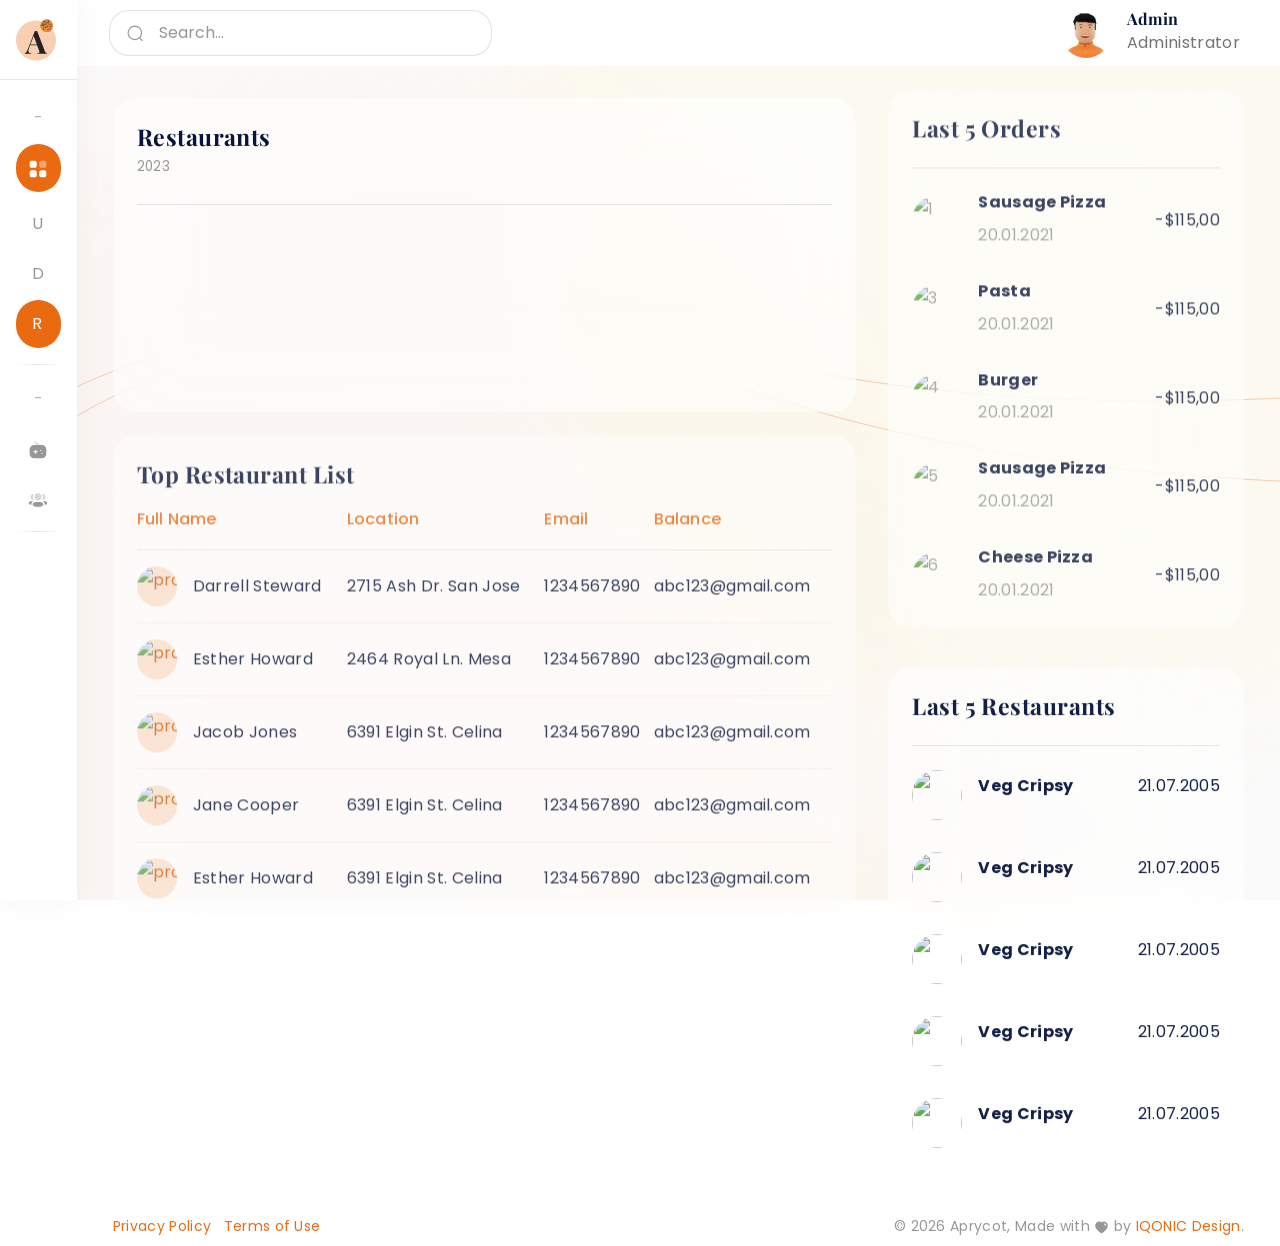
==== commit d8ae1f43: "commit" ====
--- a/dashboard/restaurant-dashboard.html
+++ b/dashboard/restaurant-dashboard.html
@@ -5,6 +5,7 @@
   <meta charset="utf-8" />
   <meta name="viewport" content="width=device-width, initial-scale=1, shrink-to-fit=no" />
   <title>Aprycot | Restaurant Management Admin Template</title>
+
 
   <!-- Favicon -->
   <link rel="shortcut icon" href="../assets/images/favicon.ico" />
@@ -2594,7 +2595,7 @@
                 </a>
               </li>
               <li class="nav-item">
-                <a class="nav-link active" href="../dashboard/admin-dashboard.html">
+                <a class="nav-link" href="../dashboard/admin-dashboard.html">
                   <i class="icon">
                     <svg xmlns="http://www.w3.org/2000/svg" width="10" viewBox="0 0 24 24" fill="currentColor">
                       <g>
@@ -2606,6 +2607,7 @@
                   <span class="item-name">Delivery</span>
                 </a>
               </li>
+
               <li class="nav-item">
                 <a class="nav-link active" href="../dashboard/restaurant-dashboard.html">
                   <i class="icon">
@@ -4135,594 +4137,237 @@
     </div>
     <div class="content-inner mt-5 py-0">
       <div class="row">
-        <div class="col-lg-8">
-          <div class="card mb-3" data-iq-gsap="onStart" data-iq-opacity="0" data-iq-position-y="-40"
-            data-iq-duration=".6" data-iq-delay=".4" data-iq-trigger="scroll" data-iq-ease="none">
-            <div class="card-body">
-              <a href="#" class="">Home /</a>
-              <a href="#" class="">India /</a>
-              <a href="#" class="">Irish Restaurants</a>
-              <div class="mt-2 mb-3">
-                <ul class="nav nav-tabs mb-4 nav-justified" id="myTabs" role="tablist">
-                  <li class="nav-item" role="presentation">
-                    <a href="#delivery" class="nav-link active" id="delivery-tab" data-bs-toggle="tab"
-                      data-bs-target="#delivery" role="tab" aria-selected="true">
-                      <div class="d-flex align-items-center mb-3">
-                        <svg class="bg-primary rounded-circle me-3" width="80" viewBox="0 0 80 80" fill="none"
-                          xmlns="http://www.w3.org/2000/svg">
-                          <path
-                            d="M55.2727 57.875C57.3855 57.875 59.0909 56.0325 59.0909 53.75C59.0909 51.4675 57.3855 49.625 55.2727 49.625C53.16 49.625 51.4545 51.4675 51.4545 53.75C51.4545 56.0325 53.16 57.875 55.2727 57.875ZM59.0909 33.125H52.7273V40H64.08L59.0909 33.125ZM24.7273 57.875C26.84 57.875 28.5455 56.0325 28.5455 53.75C28.5455 51.4675 26.84 49.625 24.7273 49.625C22.6145 49.625 20.9091 51.4675 20.9091 53.75C20.9091 56.0325 22.6145 57.875 24.7273 57.875ZM60.3636 29L68 40V53.75H62.9091C62.9091 58.315 59.4982 62 55.2727 62C51.0473 62 47.6364 58.315 47.6364 53.75H32.3636C32.3636 58.315 28.9527 62 24.7273 62C20.5018 62 17.0909 58.315 17.0909 53.75H12V23.5C12 20.4475 14.2655 18 17.0909 18H52.7273V29H60.3636ZM17.0909 23.5V48.25H19.0255C20.4255 46.5725 22.4618 45.5 24.7273 45.5C26.9927 45.5 29.0291 46.5725 30.4291 48.25H47.6364V23.5H17.0909ZM34.9091 26.25L43.8182 35.875L34.9091 45.5V38.625H22.1818V33.125H34.9091V26.25Z"
-                            fill="white" />
-                        </svg>
-                        <span class="text-dark">Delivery</span>
-                      </div>
-                    </a>
-                  </li>
-                  <li class="nav-item" role="presentation">
-                    <a href="#dining" class="nav-link" id="dining-tab" data-bs-toggle="tab" data-bs-target="#dining"
-                      role="tab" aria-selected="false">
-                      <div class="d-flex align-items-center mb-3">
-                        <svg class="bg-primary rounded-circle me-3" width="80" viewBox="0 0 80 80" fill="none"
-                          xmlns="http://www.w3.org/2000/svg">
-                          <path
-                            d="M46.875 25C43.45 25 40.625 28.8 40.625 33.5C40.625 37.2 42.375 40.275 44.8 41.45L45 41.55V57.5H48.75V41.55L48.95 41.475C51.375 40.3 53.125 37.225 53.125 33.525C53.125 28.825 50.325 25 46.875 25ZM36.25 25C35.575 25 35 25.55 35 26.25V32.5H33.125V26.25C33.125 25.55 32.575 25 31.875 25C31.175 25 30.625 25.55 30.625 26.25V32.5H28.75V26.25C28.75 25.55 28.2 25 27.5 25C26.8 25 26.25 25.55 26.25 26.25V35.75C26.25 38.075 27.85 40.025 30 40.575V57.5H33.75V40.575C35.9 40.025 37.5 38.075 37.5 35.75V26.25C37.5 25.55 36.95 25 36.25 25ZM60 20H20V60H60V20ZM60 15C62.75 15 65 17.25 65 20V60C65 62.75 62.75 65 60 65H20C17.25 65 15 62.75 15 60V20C15 17.25 17.25 15 20 15H60Z"
-                            fill="white" />
-                        </svg>
-                        <span class="text-dark">Dining Out</span>
-                      </div>
-                    </a>
-                  </li>
-                  <li class="nav-item" role="presentation">
-                    <a href="#nightlife" class="nav-link" id="nightlife-tab" data-bs-toggle="tab"
-                      data-bs-target="#nightlife" role="tab" aria-selected="false">
-                      <div class="d-flex align-items-center mb-3">
-                        <svg class="bg-primary rounded-circle me-3" width="80" viewBox="0 0 80 80" fill="none"
-                          xmlns="http://www.w3.org/2000/svg">
-                          <path
-                            d="M29.7059 52.5C29.7059 53.2639 29.0441 53.8889 28.2353 53.8889C27.4265 53.8889 26.7647 53.2639 26.7647 52.5V35.8333C26.7647 35.0694 27.4265 34.4444 28.2353 34.4444C29.0441 34.4444 29.7059 35.0694 29.7059 35.8333V52.5ZM35.5882 52.5C35.5882 53.2639 34.9265 53.8889 34.1176 53.8889C33.3088 53.8889 32.6471 53.2639 32.6471 52.5V35.8333C32.6471 35.0694 33.3088 34.4444 34.1176 34.4444C34.9265 34.4444 35.5882 35.0694 35.5882 35.8333V52.5ZM41.4706 52.5C41.4706 53.2639 40.8088 53.8889 40 53.8889C39.1912 53.8889 38.5294 53.2639 38.5294 52.5V35.8333C38.5294 35.0694 39.1912 34.4444 40 34.4444C40.8088 34.4444 41.4706 35.0694 41.4706 35.8333V52.5ZM54.7059 23.3333H53.2353V20.5556C53.2353 19.0821 52.6155 17.6691 51.5124 16.6272C50.4092 15.5853 48.913 15 47.3529 15H20.8824C19.3223 15 17.8261 15.5853 16.7229 16.6272C15.6197 17.6691 15 19.0821 15 20.5556V56.6667C15 61.2667 18.9529 65 23.8235 65H44.4118C49.2824 65 53.2353 61.2667 53.2353 56.6667H54.7059C60.3824 56.6667 65 52.3056 65 46.9444V33.0556C65 27.6944 60.3824 23.3333 54.7059 23.3333ZM20.8824 20.5556H47.3529V23.3333H34.2824L33.9353 24.2556C33.4529 25.5278 31.9853 26.2833 30.65 26.0556L29.6265 25.8944L29.1176 26.7472C28.7383 27.3921 28.1844 27.9302 27.5126 28.3065C26.8408 28.6828 26.0752 28.8838 25.2941 28.8889C22.8618 28.8889 20.8824 27.0194 20.8824 24.7222V20.5556ZM47.3529 56.6667C47.3529 57.4034 47.0431 58.1099 46.4915 58.6309C45.9399 59.1518 45.1918 59.4444 44.4118 59.4444H23.8235C23.0435 59.4444 22.2954 59.1518 21.7438 58.6309C21.1922 58.1099 20.8824 57.4034 20.8824 56.6667V30.25C22.1147 31.1306 23.6353 31.6667 25.2941 31.6667C27.6 31.6667 29.7676 30.6222 31.1441 28.8889C33.2853 28.8889 35.2118 27.8028 36.25 26.1111H47.3529V56.6667ZM59.1176 46.9444C59.1176 49.2417 57.1382 51.1111 54.7059 51.1111H50.2941V28.8889H54.7059C57.1382 28.8889 59.1176 30.7583 59.1176 33.0556V46.9444Z"
-                            fill="white" />
-                        </svg>
-                        <span class="text-dark">NightLife</span>
-                      </div>
-                    </a>
-                  </li>
-                  <li class="nav-item" role="presentation">
-                    <a href="#nutririon" class="nav-link" id="nutririon-tab" data-bs-toggle="tab"
-                      data-bs-target="#nutririon" role="tab" aria-selected="false">
-                      <div class="d-flex align-items-center mb-3">
-                        <svg class="bg-primary rounded-circle me-3" width="80" viewBox="0 0 80 80" fill="none"
-                          xmlns="http://www.w3.org/2000/svg">
-                          <path fill-rule="evenodd" clip-rule="evenodd"
-                            d="M49.8259 65H32.1741C28.7694 65 26 62.6596 26 59.7804V36.9218C26 35.6059 27.4923 32.545 29.9424 27.6606C31.3607 24.8471 33.2899 20.9966 33.3101 20.2196C33.3101 19.8311 32.6077 19.1168 32.1338 18.6437C31.3339 17.8385 30.5071 17.002 31.0246 16.0496C31.5221 15.1285 32.8866 15 34.2982 15H47.685C49.4663 15.0125 50.7434 15.2068 51.2241 16.1091C51.7215 17.0647 50.8644 17.9168 50.1082 18.6719C49.641 19.1325 48.9386 19.828 48.9386 20.2165C48.9453 20.9997 50.8275 24.8972 52.2155 27.7389C54.5716 32.5794 56 35.6153 56 36.9187V59.7772C56 62.6596 53.2238 65 49.8259 65ZM34.3856 18.1832C35.1217 18.9413 35.9081 20.016 35.9081 21.1251C35.9081 22.2122 34.8192 24.6121 32.6648 28.9764C31.1557 32.0186 29.1055 36.1793 29.1055 37.1223V59.1882C29.1055 60.8581 30.702 62.2147 32.6514 62.2147H49.3318C51.2946 62.2147 52.8877 60.8581 52.8877 59.1882V37.1223C52.8877 36.1793 50.9149 32.0499 49.4663 29.0391C47.4363 24.775 46.0683 22.206 46.0683 21.1094C46.0683 19.9878 47.1069 18.9507 47.853 18.1957C47.9068 18.1362 47.5976 17.9826 47.2917 17.9826H34.6679C34.4898 17.9826 34.3285 18.1205 34.3856 18.1832Z"
-                            fill="white" />
-                          <path fill-rule="evenodd" clip-rule="evenodd"
-                            d="M49.2393 55.94C49.2393 58.1363 47.4882 58.719 45.3271 58.719H36.7096C34.5485 58.719 32.8008 58.1363 32.8008 55.94V35.4061C32.8008 33.2099 34.9182 40.2122 39.4723 36.8912C44.0298 33.5827 49.2393 33.2099 49.2393 35.4061V55.94Z"
-                            fill="white" />
-                        </svg>
-                        <span class="text-dark">Nutririon</span>
-                      </div>
-                    </a>
-                  </li>
-                </ul>
+        <div class="col-lg-7 col-xl-8">
+          <div class="card" data-iq-gsap="onStart" data-iq-opacity="0" data-iq-position-y="-40" data-iq-duration=".6"
+            data-iq-delay=".4" data-iq-trigger="scroll" data-iq-ease="none">
+            <div class="card-header">
+              <h4 class="card-title">Restaurants</h4>
+              <small>2023</small>
+            </div>
+            <div class="card-body" data-iq-gsap="onStart" data-iq-opacity="0" data-iq-position-y="-40"
+              data-iq-duration=".6" data-iq-delay=".6" data-iq-trigger="scroll" data-iq-ease="none">
+              <canvas id="canvas"></canvas>
+            </div>
+          </div>
+
+          <div class="card overflow-hidden" data-aos="fade-up" data-aos-delay="600" data-iq-gsap="onStart"
+            data-iq-opacity="0" data-iq-position-y="-40" data-iq-duration=".6" data-iq-delay="1"
+            data-iq-trigger="scroll" data-iq-ease="none">
+            <div class="card-header border-0 pb-0">
+              <div class="header-title">
+                <h4 class="card-title">Top Restaurant List</h4>
               </div>
-              <div class="mt-3 iq-fetch">
-                <button type="button" class="btn btn-outline-secondary rounded-1 iq-fetch-details">
-                  Filters
-                </button>
-                <button type="button" class="btn btn-outline-secondary rounded-1 iq-fetch-details">
-                  Rating: 4.0+
-                </button>
-                <button type="button" class="btn btn-outline-secondary rounded-1 iq-fetch-details">
-                  Safe and Hygienic
-                </button>
-                <button type="button" class="btn btn-outline-primary rounded-1 iq-fetch-details">
-                  Pure Veg
-                </button>
-                <button type="button" class="btn btn-outline-secondary rounded-1 iq-fetch-details">
-                  Delivery Time
-                </button>
-                <button type="button" class="btn btn-outline-secondary rounded-1 iq-fetch-details">
-                  Great Offers
-                </button>
+            </div>
+            <div class="card-body py-0">
+              <div class="table-responsive">
+                <table id="basic-table" class="table mb-0 iq-table user-list-table" role="grid">
+                  <thead>
+                    <tr>
+                      <th>Full Name</th>
+                      <th>Location</th>
+                      <th>Email</th>
+                      <th>Balance</th>
+                    </tr>
+                  </thead>
+                  <tbody class="topDel">
+                    <tr>
+                      <td>
+                        <div class="d-flex align-items-center">
+                          <img class="bg-soft-primary rounded img-fluid avatar-40 me-3"
+                            src="../assets/images/avatars/06.png" alt="profile" />
+                          <p class="mb-0">Darrell Steward</p>
+                        </div>
+                      </td>
+                      <td>2715 Ash Dr. San Jose</td>
+                      <td>1234567890</td>
+                      <td>abc123@gmail.com</td>
+                    </tr>
+
+                    <tr>
+                      <td>
+                        <div class="d-flex align-items-center">
+                          <img class="bg-soft-primary rounded img-fluid avatar-40 me-3"
+                            src="../assets/images/avatars/08.png" alt="profile" />
+                          <p class="mb-0">Esther Howard</p>
+                        </div>
+                      </td>
+                      <td>2464 Royal Ln. Mesa</td>
+                      <td>1234567890</td>
+                      <td>abc123@gmail.com</td>
+                    </tr>
+                    <tr>
+                      <td>
+                        <div class="d-flex align-items-center">
+                          <img class="bg-soft-primary rounded img-fluid avatar-40 me-3"
+                            src="../assets/images/avatars/09.png" alt="profile" />
+                          <p class="mb-0">Jacob Jones</p>
+                        </div>
+                      </td>
+                      <td>6391 Elgin St. Celina</td>
+                      <td>1234567890</td>
+                      <td>abc123@gmail.com</td>
+                    </tr>
+                    <tr>
+                      <td>
+                        <div class="d-flex align-items-center">
+                          <img class="bg-soft-primary rounded img-fluid avatar-40 me-3"
+                            src="../assets/images/avatars/10.png" alt="profile" />
+                          <p class="mb-0">Jane Cooper</p>
+                        </div>
+                      </td>
+                      <td>6391 Elgin St. Celina</td>
+                      <td>1234567890</td>
+                      <td>abc123@gmail.com</td>
+                    </tr>
+                    <tr>
+                      <td>
+                        <div class="d-flex align-items-center">
+                          <img class="bg-soft-primary rounded img-fluid avatar-40 me-3"
+                            src="../assets/images/avatars/08.png" alt="profile" />
+                          <p class="mb-0">Esther Howard</p>
+                        </div>
+                      </td>
+                      <td>6391 Elgin St. Celina</td>
+                      <td>1234567890</td>
+                      <td>abc123@gmail.com</td>
+                    </tr>
+                  </tbody>
+                </table>
               </div>
             </div>
           </div>
         </div>
-        <div class="col-lg-4 mt-5">
-          <div class="card dish-card profile-img3" data-iq-gsap="onStart" data-iq-opacity="0" data-iq-position-y="-40"
-            data-iq-duration=".6" data-iq-delay=".5" data-iq-trigger="scroll" data-iq-ease="none">
-            <div class="card-body">
-              <div class="text-center">
-                <div class="profile-img40">
-                  <img src="../assets/images/restaurant/01.png" class="img-fluid rounded-pill" alt="profile-image" />
+        <div class="col-lg-5 col-xl-4">
+
+          <div class="card" data-iq-gsap="onStart" data-iq-opacity="0" data-iq-position-y="-40" data-iq-duration=".6"
+            data-iq-delay="1" data-iq-trigger="scroll" data-iq-ease="none">
+            <div class="card-header">
+              <h4 class="card-title">Last 5 Orders</h4>
+            </div>
+            <div class="card-body lastOrd">
+              <div class="d-flex justify-content-between align-items-center mb-5">
+                <div class="d-flex align-items-center">
+                  <img src="../assets/images/admin/01.png" class="img-fluid rounded-pill avatar-50" alt="1" />
+                  <div class="ms-3">
+                    <h6 class="heading-title fw-bolder mb-2">
+                      Sausage Pizza
+                    </h6>
+                    <p class="mb-0">20.01.2021</p>
+                  </div>
                 </div>
-                <div class="profile-img52">
-                  <h2 class="mb-2 profile-img53">50 % off</h2>
-                  <p class="mb-0">The full price of burgers</p>
+                <h6 class="heading-title">-$115,00</h6>
+              </div>
+              <div class="d-flex justify-content-between align-items-center mb-5">
+                <div class="d-flex align-items-center">
+                  <img src="../assets/images/admin/03.png" class="img-fluid rounded-pill avatar-50" alt="3" />
+                  <div class="ms-3">
+                    <h6 class="heading-title fw-bolder mb-2">Pasta</h6>
+                    <p class="mb-0">20.01.2021</p>
+                  </div>
                 </div>
+                <h6 class="heading-title">-$115,00</h6>
+              </div>
+              <div class="d-flex justify-content-between align-items-center mb-5">
+                <div class="d-flex align-items-center">
+                  <img src="../assets/images/admin/04.png" class="img-fluid rounded-pill avatar-50" alt="4" />
+                  <div class="ms-3">
+                    <h6 class="heading-title fw-bolder mb-2">Burger</h6>
+                    <p class="mb-0">20.01.2021</p>
+                  </div>
+                </div>
+                <h6 class="heading-title">-$115,00</h6>
+              </div>
+              <div class="d-flex justify-content-between align-items-center mb-5">
+                <div class="d-flex align-items-center">
+                  <img src="../assets/images/admin/05.png" class="img-fluid rounded-pill avatar-50" alt="5" />
+                  <div class="ms-3">
+                    <h6 class="heading-title fw-bolder mb-2">
+                      Sausage Pizza
+                    </h6>
+                    <p class="mb-0">20.01.2021</p>
+                  </div>
+                </div>
+                <h6 class="heading-title">-$115,00</h6>
+              </div>
+              <div class="d-flex justify-content-between align-items-center">
+                <div class="d-flex align-items-center">
+                  <img src="../assets/images/admin/06.png" class="img-fluid rounded-pill avatar-50" alt="6" />
+                  <div class="ms-3">
+                    <h6 class="heading-title fw-bolder mb-2">Cheese Pizza</h6>
+                    <p class="mb-0">20.01.2021</p>
+                  </div>
+                </div>
+                <h6 class="heading-title">-$115,00</h6>
               </div>
             </div>
           </div>
-        </div>
-      </div>
-      <div class="row">
-        <div class="col-lg-6">
-          <div class="card" data-iq-gsap="onStart" data-iq-opacity="0" data-iq-position-y="-40" data-iq-duration=".6"
-            data-iq-delay=".6" data-iq-trigger="scroll" data-iq-ease="none">
-            <div class="card-body">
-              <div class="d-flex justify-content-between pb-3">
-                <div>
-                  <div class="heading-title">
-                    <h4>Burger</h4>
+          <div class="card " data-iq-gsap="onStart" data-iq-opacity="0" data-iq-position-y="-40" data-iq-duration=".6"
+            data-iq-delay=".9" data-iq-trigger="scroll" data-iq-ease="none">
+            <div class="card-header">
+              <h4 class="card-title">Last 5 Restaurants</h4>
+            </div>
+            <div class="card-body LastDel">
+              <div class="d-flex align-items-center mb-5">
+                <div class="me-3">
+                  <img src="../assets/images/admin/07.png" class="img-fluid rounded-pill avatar-50" alt="" />
+                </div>
+                <div class="flex-grow-1">
+                  <div class="d-flex align-items-center justify-content-between mb-3">
+                    <h6 class="heading-title fw-bolder">Veg Cripsy</h6>
+                    <h6 class="heading-title">21.07.2005</h6>
                   </div>
-                  <div class="mt-4 mb-3">
-                    <svg width="18" viewBox="0 0 30 30" fill="none" xmlns="http://www.w3.org/2000/svg">
-                      <path
-                        d="M27.2035 11.1678C27.127 10.9426 26.9862 10.7446 26.7985 10.5985C26.6109 10.4523 26.3845 10.3643 26.1474 10.3453L19.2112 9.79418L16.2097 3.14996C16.1141 2.93597 15.9586 2.75421 15.762 2.62662C15.5654 2.49904 15.336 2.43108 15.1017 2.43095C14.8673 2.43083 14.6379 2.49853 14.4411 2.6259C14.2444 2.75327 14.0887 2.93486 13.9929 3.14875L10.9914 9.79418L4.05515 10.3453C3.82211 10.3638 3.59931 10.449 3.41343 10.5908C3.22754 10.7325 3.08643 10.9249 3.00699 11.1447C2.92754 11.3646 2.91311 11.6027 2.96544 11.8305C3.01776 12.0584 3.13462 12.2663 3.30204 12.4295L8.42785 17.4263L6.61502 25.2763C6.55997 25.5139 6.57762 25.7626 6.66566 25.99C6.7537 26.2175 6.90807 26.4132 7.10874 26.5519C7.30942 26.6905 7.54713 26.7656 7.79103 26.7675C8.03493 26.7693 8.27376 26.6978 8.47652 26.5623L15.1013 22.1458L21.726 26.5623C21.9333 26.6999 22.1777 26.7707 22.4264 26.7653C22.6751 26.7598 22.9161 26.6783 23.1171 26.5318C23.3182 26.3852 23.4695 26.1806 23.5507 25.9455C23.632 25.7104 23.6393 25.456 23.5717 25.2167L21.3464 17.43L26.8652 12.4635C27.2266 12.1375 27.3592 11.6289 27.2035 11.1678Z"
-                        fill="#EA6A12"></path>
-                    </svg>
-                    <svg width="18" viewBox="0 0 30 30" fill="none" xmlns="http://www.w3.org/2000/svg">
-                      <path
-                        d="M27.2035 11.1678C27.127 10.9426 26.9862 10.7446 26.7985 10.5985C26.6109 10.4523 26.3845 10.3643 26.1474 10.3453L19.2112 9.79418L16.2097 3.14996C16.1141 2.93597 15.9586 2.75421 15.762 2.62662C15.5654 2.49904 15.336 2.43108 15.1017 2.43095C14.8673 2.43083 14.6379 2.49853 14.4411 2.6259C14.2444 2.75327 14.0887 2.93486 13.9929 3.14875L10.9914 9.79418L4.05515 10.3453C3.82211 10.3638 3.59931 10.449 3.41343 10.5908C3.22754 10.7325 3.08643 10.9249 3.00699 11.1447C2.92754 11.3646 2.91311 11.6027 2.96544 11.8305C3.01776 12.0584 3.13462 12.2663 3.30204 12.4295L8.42785 17.4263L6.61502 25.2763C6.55997 25.5139 6.57762 25.7626 6.66566 25.99C6.7537 26.2175 6.90807 26.4132 7.10874 26.5519C7.30942 26.6905 7.54713 26.7656 7.79103 26.7675C8.03493 26.7693 8.27376 26.6978 8.47652 26.5623L15.1013 22.1458L21.726 26.5623C21.9333 26.6999 22.1777 26.7707 22.4264 26.7653C22.6751 26.7598 22.9161 26.6783 23.1171 26.5318C23.3182 26.3852 23.4695 26.1806 23.5507 25.9455C23.632 25.7104 23.6393 25.456 23.5717 25.2167L21.3464 17.43L26.8652 12.4635C27.2266 12.1375 27.3592 11.6289 27.2035 11.1678Z"
-                        fill="#EA6A12"></path>
-                    </svg>
-                    <svg width="18" viewBox="0 0 30 30" fill="none" xmlns="http://www.w3.org/2000/svg">
-                      <path
-                        d="M27.2035 11.1678C27.127 10.9426 26.9862 10.7446 26.7985 10.5985C26.6109 10.4523 26.3845 10.3643 26.1474 10.3453L19.2112 9.79418L16.2097 3.14996C16.1141 2.93597 15.9586 2.75421 15.762 2.62662C15.5654 2.49904 15.336 2.43108 15.1017 2.43095C14.8673 2.43083 14.6379 2.49853 14.4411 2.6259C14.2444 2.75327 14.0887 2.93486 13.9929 3.14875L10.9914 9.79418L4.05515 10.3453C3.82211 10.3638 3.59931 10.449 3.41343 10.5908C3.22754 10.7325 3.08643 10.9249 3.00699 11.1447C2.92754 11.3646 2.91311 11.6027 2.96544 11.8305C3.01776 12.0584 3.13462 12.2663 3.30204 12.4295L8.42785 17.4263L6.61502 25.2763C6.55997 25.5139 6.57762 25.7626 6.66566 25.99C6.7537 26.2175 6.90807 26.4132 7.10874 26.5519C7.30942 26.6905 7.54713 26.7656 7.79103 26.7675C8.03493 26.7693 8.27376 26.6978 8.47652 26.5623L15.1013 22.1458L21.726 26.5623C21.9333 26.6999 22.1777 26.7707 22.4264 26.7653C22.6751 26.7598 22.9161 26.6783 23.1171 26.5318C23.3182 26.3852 23.4695 26.1806 23.5507 25.9455C23.632 25.7104 23.6393 25.456 23.5717 25.2167L21.3464 17.43L26.8652 12.4635C27.2266 12.1375 27.3592 11.6289 27.2035 11.1678Z"
-                        fill="#EA6A12"></path>
-                    </svg>
-                    <svg width="18" viewBox="0 0 30 30" fill="none" xmlns="http://www.w3.org/2000/svg">
-                      <path
-                        d="M27.2035 11.1678C27.127 10.9426 26.9862 10.7446 26.7985 10.5985C26.6109 10.4523 26.3845 10.3643 26.1474 10.3453L19.2112 9.79418L16.2097 3.14996C16.1141 2.93597 15.9586 2.75421 15.762 2.62662C15.5654 2.49904 15.336 2.43108 15.1017 2.43095C14.8673 2.43083 14.6379 2.49853 14.4411 2.6259C14.2444 2.75327 14.0887 2.93486 13.9929 3.14875L10.9914 9.79418L4.05515 10.3453C3.82211 10.3638 3.59931 10.449 3.41343 10.5908C3.22754 10.7325 3.08643 10.9249 3.00699 11.1447C2.92754 11.3646 2.91311 11.6027 2.96544 11.8305C3.01776 12.0584 3.13462 12.2663 3.30204 12.4295L8.42785 17.4263L6.61502 25.2763C6.55997 25.5139 6.57762 25.7626 6.66566 25.99C6.7537 26.2175 6.90807 26.4132 7.10874 26.5519C7.30942 26.6905 7.54713 26.7656 7.79103 26.7675C8.03493 26.7693 8.27376 26.6978 8.47652 26.5623L15.1013 22.1458L21.726 26.5623C21.9333 26.6999 22.1777 26.7707 22.4264 26.7653C22.6751 26.7598 22.9161 26.6783 23.1171 26.5318C23.3182 26.3852 23.4695 26.1806 23.5507 25.9455C23.632 25.7104 23.6393 25.456 23.5717 25.2167L21.3464 17.43L26.8652 12.4635C27.2266 12.1375 27.3592 11.6289 27.2035 11.1678Z"
-                        fill="#EA6A12"></path>
-                    </svg>
-                    <svg width="18" viewBox="0 0 30 30" fill="none" xmlns="http://www.w3.org/2000/svg">
-                      <path
-                        d="M8.22826 17.4264L6.41543 25.2763C6.35929 25.514 6.37615 25.7631 6.46379 25.9911C6.55142 26.2191 6.70578 26.4153 6.90668 26.5542C7.10759 26.6931 7.34571 26.7682 7.58994 26.7696C7.83418 26.7711 8.07317 26.6988 8.27571 26.5623L14.9005 22.1458L21.5252 26.5623C21.7325 26.6999 21.9769 26.7708 22.2256 26.7653C22.4743 26.7599 22.7153 26.6784 22.9163 26.5318C23.1174 26.3853 23.2687 26.1807 23.3499 25.9456C23.4312 25.7105 23.4385 25.4561 23.3709 25.2167L21.1456 17.43L26.6644 12.4636C26.8412 12.3045 26.9674 12.097 27.0275 11.8668C27.0876 11.6367 27.0789 11.394 27.0025 11.1688C26.9261 10.9435 26.7854 10.7456 26.5977 10.5995C26.4101 10.4533 26.1837 10.3654 25.9466 10.3466L19.0104 9.79424L16.0088 3.15003C15.9131 2.93608 15.7576 2.75441 15.5609 2.62693C15.3642 2.49946 15.1348 2.43163 14.9005 2.43163C14.6661 2.43163 14.4367 2.49946 14.24 2.62693C14.0434 2.75441 13.8878 2.93608 13.7921 3.15003L10.7906 9.79424L3.85435 10.3454C3.6213 10.3639 3.39851 10.4491 3.21262 10.5908C3.02674 10.7326 2.88563 10.9249 2.80618 11.1448C2.72673 11.3646 2.71231 11.6027 2.76463 11.8306C2.81696 12.0584 2.93382 12.2664 3.10123 12.4295L8.22826 17.4264ZM11.6994 12.1631C11.9166 12.146 12.1251 12.0708 12.3032 11.9453C12.4813 11.8199 12.6224 11.6488 12.7117 11.4501L14.9005 6.60658L17.0892 11.4501C17.1785 11.6488 17.3196 11.8199 17.4977 11.9453C17.6758 12.0708 17.8843 12.146 18.1015 12.1631L22.9341 12.5463L18.9544 16.1282C18.6089 16.4397 18.4714 16.919 18.5979 17.3668L20.1224 22.7019L15.5769 19.6711C15.3774 19.5372 15.1426 19.4657 14.9023 19.4657C14.662 19.4657 14.4272 19.5372 14.2276 19.6711L9.47778 22.8381L10.7553 17.3072C10.8021 17.1037 10.7958 16.8917 10.737 16.6914C10.6782 16.4911 10.5689 16.3093 10.4195 16.1635L6.72325 12.5597L11.6994 12.1631Z"
-                        fill="#EA6A12"></path>
-                    </svg>
-                    <span class="text-dark me-4">4.6</span>
-                    <span class="badge bg-soft-primary text-dark p-2">Free Delivery</span>
-                  </div>
-                  <p>
-                    Cafe, Healthy food, Bevarages, Salad, Desserts<br />
-                    Hill Road, Bandra west, Mumbai
-                  </p>
-                  <span class="text-dark">9.30AM - 11.30PM<br />
-                    (Today)
-                  </span>
-                </div>
-                <img src="../assets/images/restaurant/02.png" class="img-fluid rounded avatar-160"
-                  alt="profile-image" />
-              </div>
-              <div class="iq-share-btn">
-                <button type="button" class="btn btn-primary rounded-pill mt-3 me-2">
-                  <svg class="me-1" xmlns="http://www.w3.org/2000/svg" width="20px" fill="none" viewBox="0 0 24 24"
-                    stroke="currentColor">
-                    <path stroke-linecap="round" stroke-linejoin="round" stroke-width="2"
-                      d="M11.049 2.927c.3-.921 1.603-.921 1.902 0l1.519 4.674a1 1 0 00.95.69h4.915c.969 0 1.371 1.24.588 1.81l-3.976 2.888a1 1 0 00-.363 1.118l1.518 4.674c.3.922-.755 1.688-1.538 1.118l-3.976-2.888a1 1 0 00-1.176 0l-3.976 2.888c-.783.57-1.838-.197-1.538-1.118l1.518-4.674a1 1 0 00-.363-1.118l-3.976-2.888c-.784-.57-.38-1.81.588-1.81h4.914a1 1 0 00.951-.69l1.519-4.674z" />
-                  </svg>
-                  Add review
-                </button>
-                <button type="button" class="btn bg-white rounded-pill mt-3 me-2 share-btn-white">
-                  <svg xmlns="http://www.w3.org/2000/svg" width="20px" fill="none" viewBox="0 0 24 24"
-                    stroke="currentColor">
-                    <path stroke-linecap="round" stroke-linejoin="round" stroke-width="2"
-                      d="M17.657 16.657L13.414 20.9a1.998 1.998 0 01-2.827 0l-4.244-4.243a8 8 0 1111.314 0z" />
-                    <path stroke-linecap="round" stroke-linejoin="round" stroke-width="2"
-                      d="M15 11a3 3 0 11-6 0 3 3 0 016 0z" />
-                  </svg>
-                  Direction
-                </button>
-                <button type="button" class="btn bg-white rounded-pill mt-3 me-2 share-btn-white">
-                  <svg width="20px" viewBox="0 0 24 24" fill="none" xmlns="http://www.w3.org/2000/svg">
-                    <path fill-rule="evenodd" clip-rule="evenodd"
-                      d="M19.7381 6.15344C19.7381 3.40256 17.8574 2.2998 15.1496 2.2998H8.7907C6.16614 2.2998 4.19922 3.32737 4.19922 5.96998V20.6938C4.19922 21.4196 4.98017 21.8767 5.61275 21.5219L11.9947 17.9419L18.3215 21.5158C18.9551 21.8727 19.7381 21.4156 19.7381 20.6888V6.15344Z"
-                      stroke="currentColor" stroke-width="1.5" stroke-linecap="round" stroke-linejoin="round" />
-                    <path d="M8.26953 9.02762H15.5878" stroke="currentColor" stroke-width="1.5" stroke-linecap="round"
-                      stroke-linejoin="round" />
-                  </svg>
-                  Bookmark
-                </button>
-                <button type="button" class="btn bg-white rounded-pill mt-3 share-btn-white">
-                  <svg xmlns="http://www.w3.org/2000/svg" width="20px" fill="none" viewBox="0 0 24 24"
-                    stroke="currentColor">
-                    <path stroke-linecap="round" stroke-linejoin="round" stroke-width="2"
-                      d="M8.684 13.342C8.886 12.938 9 12.482 9 12c0-.482-.114-.938-.316-1.342m0 2.684a3 3 0 110-2.684m0 2.684l6.632 3.316m-6.632-6l6.632-3.316m0 0a3 3 0 105.367-2.684 3 3 0 00-5.367 2.684zm0 9.316a3 3 0 105.368 2.684 3 3 0 00-5.368-2.684z" />
-                  </svg>
-                  Share
-                </button>
-              </div>
-            </div>
-          </div>
-        </div>
-        <div class="col-lg-6">
-          <div class="card" data-iq-gsap="onStart" data-iq-opacity="0" data-iq-position-y="-40" data-iq-duration=".6"
-            data-iq-delay=".7" data-iq-trigger="scroll" data-iq-ease="none">
-            <div class="card-body">
-              <div class="d-flex justify-content-between pb-3">
-                <div>
-                  <div class="heading-title">
-                    <h4>Pizza</h4>
-                  </div>
-                  <div class="mt-4 mb-3">
-                    <svg width="18" viewBox="0 0 30 30" fill="none" xmlns="http://www.w3.org/2000/svg">
-                      <path
-                        d="M27.2035 11.1678C27.127 10.9426 26.9862 10.7446 26.7985 10.5985C26.6109 10.4523 26.3845 10.3643 26.1474 10.3453L19.2112 9.79418L16.2097 3.14996C16.1141 2.93597 15.9586 2.75421 15.762 2.62662C15.5654 2.49904 15.336 2.43108 15.1017 2.43095C14.8673 2.43083 14.6379 2.49853 14.4411 2.6259C14.2444 2.75327 14.0887 2.93486 13.9929 3.14875L10.9914 9.79418L4.05515 10.3453C3.82211 10.3638 3.59931 10.449 3.41343 10.5908C3.22754 10.7325 3.08643 10.9249 3.00699 11.1447C2.92754 11.3646 2.91311 11.6027 2.96544 11.8305C3.01776 12.0584 3.13462 12.2663 3.30204 12.4295L8.42785 17.4263L6.61502 25.2763C6.55997 25.5139 6.57762 25.7626 6.66566 25.99C6.7537 26.2175 6.90807 26.4132 7.10874 26.5519C7.30942 26.6905 7.54713 26.7656 7.79103 26.7675C8.03493 26.7693 8.27376 26.6978 8.47652 26.5623L15.1013 22.1458L21.726 26.5623C21.9333 26.6999 22.1777 26.7707 22.4264 26.7653C22.6751 26.7598 22.9161 26.6783 23.1171 26.5318C23.3182 26.3852 23.4695 26.1806 23.5507 25.9455C23.632 25.7104 23.6393 25.456 23.5717 25.2167L21.3464 17.43L26.8652 12.4635C27.2266 12.1375 27.3592 11.6289 27.2035 11.1678Z"
-                        fill="currentColor"></path>
-                    </svg>
-                    <svg width="18" viewBox="0 0 30 30" fill="none" xmlns="http://www.w3.org/2000/svg">
-                      <path
-                        d="M27.2035 11.1678C27.127 10.9426 26.9862 10.7446 26.7985 10.5985C26.6109 10.4523 26.3845 10.3643 26.1474 10.3453L19.2112 9.79418L16.2097 3.14996C16.1141 2.93597 15.9586 2.75421 15.762 2.62662C15.5654 2.49904 15.336 2.43108 15.1017 2.43095C14.8673 2.43083 14.6379 2.49853 14.4411 2.6259C14.2444 2.75327 14.0887 2.93486 13.9929 3.14875L10.9914 9.79418L4.05515 10.3453C3.82211 10.3638 3.59931 10.449 3.41343 10.5908C3.22754 10.7325 3.08643 10.9249 3.00699 11.1447C2.92754 11.3646 2.91311 11.6027 2.96544 11.8305C3.01776 12.0584 3.13462 12.2663 3.30204 12.4295L8.42785 17.4263L6.61502 25.2763C6.55997 25.5139 6.57762 25.7626 6.66566 25.99C6.7537 26.2175 6.90807 26.4132 7.10874 26.5519C7.30942 26.6905 7.54713 26.7656 7.79103 26.7675C8.03493 26.7693 8.27376 26.6978 8.47652 26.5623L15.1013 22.1458L21.726 26.5623C21.9333 26.6999 22.1777 26.7707 22.4264 26.7653C22.6751 26.7598 22.9161 26.6783 23.1171 26.5318C23.3182 26.3852 23.4695 26.1806 23.5507 25.9455C23.632 25.7104 23.6393 25.456 23.5717 25.2167L21.3464 17.43L26.8652 12.4635C27.2266 12.1375 27.3592 11.6289 27.2035 11.1678Z"
-                        fill="#EA6A12"></path>
-                    </svg>
-                    <svg width="18" viewBox="0 0 30 30" fill="none" xmlns="http://www.w3.org/2000/svg">
-                      <path
-                        d="M27.2035 11.1678C27.127 10.9426 26.9862 10.7446 26.7985 10.5985C26.6109 10.4523 26.3845 10.3643 26.1474 10.3453L19.2112 9.79418L16.2097 3.14996C16.1141 2.93597 15.9586 2.75421 15.762 2.62662C15.5654 2.49904 15.336 2.43108 15.1017 2.43095C14.8673 2.43083 14.6379 2.49853 14.4411 2.6259C14.2444 2.75327 14.0887 2.93486 13.9929 3.14875L10.9914 9.79418L4.05515 10.3453C3.82211 10.3638 3.59931 10.449 3.41343 10.5908C3.22754 10.7325 3.08643 10.9249 3.00699 11.1447C2.92754 11.3646 2.91311 11.6027 2.96544 11.8305C3.01776 12.0584 3.13462 12.2663 3.30204 12.4295L8.42785 17.4263L6.61502 25.2763C6.55997 25.5139 6.57762 25.7626 6.66566 25.99C6.7537 26.2175 6.90807 26.4132 7.10874 26.5519C7.30942 26.6905 7.54713 26.7656 7.79103 26.7675C8.03493 26.7693 8.27376 26.6978 8.47652 26.5623L15.1013 22.1458L21.726 26.5623C21.9333 26.6999 22.1777 26.7707 22.4264 26.7653C22.6751 26.7598 22.9161 26.6783 23.1171 26.5318C23.3182 26.3852 23.4695 26.1806 23.5507 25.9455C23.632 25.7104 23.6393 25.456 23.5717 25.2167L21.3464 17.43L26.8652 12.4635C27.2266 12.1375 27.3592 11.6289 27.2035 11.1678Z"
-                        fill="#EA6A12"></path>
-                    </svg>
-                    <svg width="18" viewBox="0 0 30 30" fill="none" xmlns="http://www.w3.org/2000/svg">
-                      <path
-                        d="M27.2035 11.1678C27.127 10.9426 26.9862 10.7446 26.7985 10.5985C26.6109 10.4523 26.3845 10.3643 26.1474 10.3453L19.2112 9.79418L16.2097 3.14996C16.1141 2.93597 15.9586 2.75421 15.762 2.62662C15.5654 2.49904 15.336 2.43108 15.1017 2.43095C14.8673 2.43083 14.6379 2.49853 14.4411 2.6259C14.2444 2.75327 14.0887 2.93486 13.9929 3.14875L10.9914 9.79418L4.05515 10.3453C3.82211 10.3638 3.59931 10.449 3.41343 10.5908C3.22754 10.7325 3.08643 10.9249 3.00699 11.1447C2.92754 11.3646 2.91311 11.6027 2.96544 11.8305C3.01776 12.0584 3.13462 12.2663 3.30204 12.4295L8.42785 17.4263L6.61502 25.2763C6.55997 25.5139 6.57762 25.7626 6.66566 25.99C6.7537 26.2175 6.90807 26.4132 7.10874 26.5519C7.30942 26.6905 7.54713 26.7656 7.79103 26.7675C8.03493 26.7693 8.27376 26.6978 8.47652 26.5623L15.1013 22.1458L21.726 26.5623C21.9333 26.6999 22.1777 26.7707 22.4264 26.7653C22.6751 26.7598 22.9161 26.6783 23.1171 26.5318C23.3182 26.3852 23.4695 26.1806 23.5507 25.9455C23.632 25.7104 23.6393 25.456 23.5717 25.2167L21.3464 17.43L26.8652 12.4635C27.2266 12.1375 27.3592 11.6289 27.2035 11.1678Z"
-                        fill="#EA6A12"></path>
-                    </svg>
-                    <svg width="18" viewBox="0 0 30 30" fill="none" xmlns="http://www.w3.org/2000/svg">
-                      <path
-                        d="M8.22826 17.4264L6.41543 25.2763C6.35929 25.514 6.37615 25.7631 6.46379 25.9911C6.55142 26.2191 6.70578 26.4153 6.90668 26.5542C7.10759 26.6931 7.34571 26.7682 7.58994 26.7696C7.83418 26.7711 8.07317 26.6988 8.27571 26.5623L14.9005 22.1458L21.5252 26.5623C21.7325 26.6999 21.9769 26.7708 22.2256 26.7653C22.4743 26.7599 22.7153 26.6784 22.9163 26.5318C23.1174 26.3853 23.2687 26.1807 23.3499 25.9456C23.4312 25.7105 23.4385 25.4561 23.3709 25.2167L21.1456 17.43L26.6644 12.4636C26.8412 12.3045 26.9674 12.097 27.0275 11.8668C27.0876 11.6367 27.0789 11.394 27.0025 11.1688C26.9261 10.9435 26.7854 10.7456 26.5977 10.5995C26.4101 10.4533 26.1837 10.3654 25.9466 10.3466L19.0104 9.79424L16.0088 3.15003C15.9131 2.93608 15.7576 2.75441 15.5609 2.62693C15.3642 2.49946 15.1348 2.43163 14.9005 2.43163C14.6661 2.43163 14.4367 2.49946 14.24 2.62693C14.0434 2.75441 13.8878 2.93608 13.7921 3.15003L10.7906 9.79424L3.85435 10.3454C3.6213 10.3639 3.39851 10.4491 3.21262 10.5908C3.02674 10.7326 2.88563 10.9249 2.80618 11.1448C2.72673 11.3646 2.71231 11.6027 2.76463 11.8306C2.81696 12.0584 2.93382 12.2664 3.10123 12.4295L8.22826 17.4264ZM11.6994 12.1631C11.9166 12.146 12.1251 12.0708 12.3032 11.9453C12.4813 11.8199 12.6224 11.6488 12.7117 11.4501L14.9005 6.60658L17.0892 11.4501C17.1785 11.6488 17.3196 11.8199 17.4977 11.9453C17.6758 12.0708 17.8843 12.146 18.1015 12.1631L22.9341 12.5463L18.9544 16.1282C18.6089 16.4397 18.4714 16.919 18.5979 17.3668L20.1224 22.7019L15.5769 19.6711C15.3774 19.5372 15.1426 19.4657 14.9023 19.4657C14.662 19.4657 14.4272 19.5372 14.2276 19.6711L9.47778 22.8381L10.7553 17.3072C10.8021 17.1037 10.7958 16.8917 10.737 16.6914C10.6782 16.4911 10.5689 16.3093 10.4195 16.1635L6.72325 12.5597L11.6994 12.1631Z"
-                        fill="#EA6A12"></path>
-                    </svg>
-                    <span class="text-dark me-4">4.6</span>
-                    <span class="badge bg-soft-primary text-dark p-2">Free Delivery</span>
-                  </div>
-                  <p>
-                    Cafe, Healthy food, Bevarages, Salad, Desserts<br />
-                    Hill Road, Bandra west, Mumbai
-                  </p>
-                  <span class="text-dark">9.30AM - 11.30PM<br />
-                    (Today)
-                  </span>
-                </div>
-                <img src="../assets/images/restaurant/03.png" class="img-fluid rounded avatar-160"
-                  alt="profile-image" />
-              </div>
-              <div class="iq-share-btn">
-                <button type="button" class="btn btn-primary rounded-pill mt-3 me-2">
-                  <svg class="me-1" xmlns="http://www.w3.org/2000/svg" width="20px" fill="none" viewBox="0 0 24 24"
-                    stroke="currentColor">
-                    <path stroke-linecap="round" stroke-linejoin="round" stroke-width="2"
-                      d="M11.049 2.927c.3-.921 1.603-.921 1.902 0l1.519 4.674a1 1 0 00.95.69h4.915c.969 0 1.371 1.24.588 1.81l-3.976 2.888a1 1 0 00-.363 1.118l1.518 4.674c.3.922-.755 1.688-1.538 1.118l-3.976-2.888a1 1 0 00-1.176 0l-3.976 2.888c-.783.57-1.838-.197-1.538-1.118l1.518-4.674a1 1 0 00-.363-1.118l-3.976-2.888c-.784-.57-.38-1.81.588-1.81h4.914a1 1 0 00.951-.69l1.519-4.674z" />
-                  </svg>
-                  Add review
-                </button>
-                <button type="button" class="btn bg-white rounded-pill mt-3 me-2 share-btn-white">
-                  <svg xmlns="http://www.w3.org/2000/svg" width="20px" fill="none" viewBox="0 0 24 24"
-                    stroke="currentColor">
-                    <path stroke-linecap="round" stroke-linejoin="round" stroke-width="2"
-                      d="M17.657 16.657L13.414 20.9a1.998 1.998 0 01-2.827 0l-4.244-4.243a8 8 0 1111.314 0z" />
-                    <path stroke-linecap="round" stroke-linejoin="round" stroke-width="2"
-                      d="M15 11a3 3 0 11-6 0 3 3 0 016 0z" />
-                  </svg>
-                  Direction
-                </button>
-                <button type="button" class="btn bg-white rounded-pill mt-3 me-2 share-btn-white">
-                  <svg width="20px" viewBox="0 0 24 24" fill="none" xmlns="http://www.w3.org/2000/svg">
-                    <path fill-rule="evenodd" clip-rule="evenodd"
-                      d="M19.7381 6.15344C19.7381 3.40256 17.8574 2.2998 15.1496 2.2998H8.7907C6.16614 2.2998 4.19922 3.32737 4.19922 5.96998V20.6938C4.19922 21.4196 4.98017 21.8767 5.61275 21.5219L11.9947 17.9419L18.3215 21.5158C18.9551 21.8727 19.7381 21.4156 19.7381 20.6888V6.15344Z"
-                      stroke="#EA6A12" stroke-width="1.5" stroke-linecap="round" stroke-linejoin="round" />
-                    <path d="M8.26953 9.02762H15.5878" stroke="#EA6A12" stroke-width="1.5" stroke-linecap="round"
-                      stroke-linejoin="round" />
-                  </svg>
-                  Bookmark
-                </button>
-                <button type="button" class="btn bg-white rounded-pill mt-3 share-btn-white">
-                  <svg xmlns="http://www.w3.org/2000/svg" width="20px" fill="none" viewBox="0 0 24 24"
-                    stroke="currentColor">
-                    <path stroke-linecap="round" stroke-linejoin="round" stroke-width="2"
-                      d="M8.684 13.342C8.886 12.938 9 12.482 9 12c0-.482-.114-.938-.316-1.342m0 2.684a3 3 0 110-2.684m0 2.684l6.632 3.316m-6.632-6l6.632-3.316m0 0a3 3 0 105.367-2.684 3 3 0 00-5.367 2.684zm0 9.316a3 3 0 105.368 2.684 3 3 0 00-5.368-2.684z" />
-                  </svg>
-                  Share
-                </button>
-              </div>
-            </div>
-          </div>
-        </div>
-      </div>
-      <div class="row">
-        <div class="col-lg-3">
-          <div class="card" data-iq-gsap="onStart" data-iq-opacity="0" data-iq-position-y="-40" data-iq-duration=".6"
-            data-iq-delay=".7" data-iq-trigger="scroll" data-iq-ease="none">
-            <div class="card-header">
-              <div class="header-title">
-                <h4 class="card-title">Our Specials</h4>
-              </div>
-            </div>
-            <div class="card-body py-0">
-              <ul class="list-inline list-main iq-special-product">
-                <li class="py-3 d-flex align-items-center">
-                  <img src="../assets/images/restaurant/04.png" class="img-fluid rounded-circle avatar-45"
-                    alt="profile-image" />
-                  <div class="ms-3">
-                    <h5 class="heading-title fw-bolder">Pizza</h5>
-                    <p class="mb-0">345+ options</p>
-                  </div>
-                </li>
-                <li class="py-3 d-flex align-items-center">
-                  <img src="../assets/images/restaurant/05.png" class="img-fluid rounded-circle avatar-45"
-                    alt="profile-image" />
-                  <div class="ms-3">
-                    <h5 class="heading-title fw-bolder">Burger</h5>
-                    <p class="mb-0">260+ options</p>
-                  </div>
-                </li>
-                <li class="py-3 d-flex align-items-center">
-                  <img src="../assets/images/restaurant/06.png" class="img-fluid rounded-circle avatar-45"
-                    alt="profile-image" />
-                  <div class="ms-3">
-                    <h5 class="heading-title fw-bolder">Pasta</h5>
-                    <p class="mb-0">250+ options</p>
-                  </div>
-                </li>
-                <li class="py-3 d-flex align-items-center">
-                  <img src="../assets/images/restaurant/07.png" class="img-fluid rounded-circle avatar-45"
-                    alt="profile-image" />
-                  <div class="ms-3">
-                    <h5 class="heading-title fw-bolder">Deserts</h5>
-                    <p class="mb-0">250+ options</p>
-                  </div>
-                </li>
-              </ul>
-            </div>
-          </div>
-        </div>
-        <div class="col-lg-5">
-          <div class="card" data-iq-gsap="onStart" data-iq-opacity="0" data-iq-position-y="-40" data-iq-duration=".6"
-            data-iq-delay=".8" data-iq-trigger="scroll" data-iq-ease="none">
-            <div class="card-header">
-              <div class="header-title">
-                <h4 class="card-title">Other Branches</h4>
-              </div>
-            </div>
-            <div class="card-body iq-other-branch">
-              <div class="d-flex iq-branch justify-content-between pb-3">
-                <div class="text-dark">
-                  <div>
-                    <svg xmlns="http://www.w3.org/2000/svg" width="20px" fill="none" viewBox="0 0 24 24"
-                      stroke="currentColor">
-                      <path stroke-linecap="round" stroke-linejoin="round" stroke-width="2"
-                        d="M17.657 16.657L13.414 20.9a1.998 1.998 0 01-2.827 0l-4.244-4.243a8 8 0 1111.314 0z" />
-                      <path stroke-linecap="round" stroke-linejoin="round" stroke-width="2"
-                        d="M15 11a3 3 0 11-6 0 3 3 0 016 0z" />
-                    </svg>
-                    <span>1901 Thornridge Cir. Shilloh, Hawelli 81063</span>
-                  </div>
-                  <div>
-                    <svg xmlns="http://www.w3.org/2000/svg" width="20px" fill="none" viewBox="0 0 24 24"
-                      stroke="currentColor">
-                      <path stroke-linecap="round" stroke-linejoin="round" stroke-width="2"
-                        d="M16 8l2-2m0 0l2-2m-2 2l-2-2m2 2l2 2M5 3a2 2 0 00-2 2v1c0 8.284 6.716 15 15 15h1a2 2 0 002-2v-3.28a1 1 0 00-.684-.948l-4.493-1.498a1 1 0 00-1.21.502l-1.13 2.257a11.042 11.042 0 01-5.516-5.517l2.257-1.128a1 1 0 00.502-1.21L9.228 3.683A1 1 0 008.279 3H5z" />
-                    </svg>
-                    <a href="#">(704)556-0127</a>
-                  </div>
-                </div>
-                <div class="d-flex align-items-center">
-                  <svg xmlns="http://www.w3.org/2000/svg" width="20px" fill="orange" viewBox="0 0 24 24">
-                    <path stroke-linecap="round" stroke-linejoin="round" stroke-width="2"
-                      d="M11.049 2.927c.3-.921 1.603-.921 1.902 0l1.519 4.674a1 1 0 00.95.69h4.915c.969 0 1.371 1.24.588 1.81l-3.976 2.888a1 1 0 00-.363 1.118l1.518 4.674c.3.922-.755 1.688-1.538 1.118l-3.976-2.888a1 1 0 00-1.176 0l-3.976 2.888c-.783.57-1.838-.197-1.538-1.118l1.518-4.674a1 1 0 00-.363-1.118l-3.976-2.888c-.784-.57-.38-1.81.588-1.81h4.914a1 1 0 00.951-.69l1.519-4.674z" />
-                  </svg>
-                  <svg xmlns="http://www.w3.org/2000/svg" width="20px" fill="orange" viewBox="0 0 24 24">
-                    <path stroke-linecap="round" stroke-linejoin="round" stroke-width="2"
-                      d="M11.049 2.927c.3-.921 1.603-.921 1.902 0l1.519 4.674a1 1 0 00.95.69h4.915c.969 0 1.371 1.24.588 1.81l-3.976 2.888a1 1 0 00-.363 1.118l1.518 4.674c.3.922-.755 1.688-1.538 1.118l-3.976-2.888a1 1 0 00-1.176 0l-3.976 2.888c-.783.57-1.838-.197-1.538-1.118l1.518-4.674a1 1 0 00-.363-1.118l-3.976-2.888c-.784-.57-.38-1.81.588-1.81h4.914a1 1 0 00.951-.69l1.519-4.674z" />
-                  </svg>
-                  <svg xmlns="http://www.w3.org/2000/svg" width="20px" fill="orange" viewBox="0 0 24 24">
-                    <path stroke-linecap="round" stroke-linejoin="round" stroke-width="2"
-                      d="M11.049 2.927c.3-.921 1.603-.921 1.902 0l1.519 4.674a1 1 0 00.95.69h4.915c.969 0 1.371 1.24.588 1.81l-3.976 2.888a1 1 0 00-.363 1.118l1.518 4.674c.3.922-.755 1.688-1.538 1.118l-3.976-2.888a1 1 0 00-1.176 0l-3.976 2.888c-.783.57-1.838-.197-1.538-1.118l1.518-4.674a1 1 0 00-.363-1.118l-3.976-2.888c-.784-.57-.38-1.81.588-1.81h4.914a1 1 0 00.951-.69l1.519-4.674z" />
-                  </svg>
-                  <svg xmlns="http://www.w3.org/2000/svg" width="20px" fill="none" viewBox="0 0 24 24"
-                    stroke="currentcolor">
-                    <path stroke-linecap="round" stroke-linejoin="round" stroke-width="2"
-                      d="M11.049 2.927c.3-.921 1.603-.921 1.902 0l1.519 4.674a1 1 0 00.95.69h4.915c.969 0 1.371 1.24.588 1.81l-3.976 2.888a1 1 0 00-.363 1.118l1.518 4.674c.3.922-.755 1.688-1.538 1.118l-3.976-2.888a1 1 0 00-1.176 0l-3.976 2.888c-.783.57-1.838-.197-1.538-1.118l1.518-4.674a1 1 0 00-.363-1.118l-3.976-2.888c-.784-.57-.38-1.81.588-1.81h4.914a1 1 0 00.951-.69l1.519-4.674z" />
-                  </svg>
-                  <svg xmlns="http://www.w3.org/2000/svg" width="20px" fill="none" viewBox="0 0 24 24"
-                    stroke="currentcolor">
-                    <path stroke-linecap="round" stroke-linejoin="round" stroke-width="2"
-                      d="M11.049 2.927c.3-.921 1.603-.921 1.902 0l1.519 4.674a1 1 0 00.95.69h4.915c.969 0 1.371 1.24.588 1.81l-3.976 2.888a1 1 0 00-.363 1.118l1.518 4.674c.3.922-.755 1.688-1.538 1.118l-3.976-2.888a1 1 0 00-1.176 0l-3.976 2.888c-.783.57-1.838-.197-1.538-1.118l1.518-4.674a1 1 0 00-.363-1.118l-3.976-2.888c-.784-.57-.38-1.81.588-1.81h4.914a1 1 0 00.951-.69l1.519-4.674z" />
-                  </svg>
-                  <small class="text-dark ms-1">4.5</small>
+
                 </div>
               </div>
-              <div class="d-flex iq-branch justify-content-between pb-3 pt-3">
-                <div class="text-dark">
-                  <div>
-                    <svg xmlns="http://www.w3.org/2000/svg" width="20px" fill="none" viewBox="0 0 24 24"
-                      stroke="currentColor">
-                      <path stroke-linecap="round" stroke-linejoin="round" stroke-width="2"
-                        d="M17.657 16.657L13.414 20.9a1.998 1.998 0 01-2.827 0l-4.244-4.243a8 8 0 1111.314 0z" />
-                      <path stroke-linecap="round" stroke-linejoin="round" stroke-width="2"
-                        d="M15 11a3 3 0 11-6 0 3 3 0 016 0z" />
-                    </svg>
-                    <span>1901 Thornridge Cir. Shilloh, Hawelli 81063</span>
+              <div class="d-flex align-items-center mb-5">
+                <div class="me-3">
+                  <img src="../assets/images/admin/07.png" class="img-fluid rounded-pill avatar-50" alt="" />
+                </div>
+                <div class="flex-grow-1">
+                  <div class="d-flex align-items-center justify-content-between mb-3">
+                    <h6 class="heading-title fw-bolder">Veg Cripsy</h6>
+                    <h6 class="heading-title">21.07.2005</h6>
                   </div>
-                  <div>
-                    <svg xmlns="http://www.w3.org/2000/svg" width="20px" fill="none" viewBox="0 0 24 24"
-                      stroke="currentColor">
-                      <path stroke-linecap="round" stroke-linejoin="round" stroke-width="2"
-                        d="M16 8l2-2m0 0l2-2m-2 2l-2-2m2 2l2 2M5 3a2 2 0 00-2 2v1c0 8.284 6.716 15 15 15h1a2 2 0 002-2v-3.28a1 1 0 00-.684-.948l-4.493-1.498a1 1 0 00-1.21.502l-1.13 2.257a11.042 11.042 0 01-5.516-5.517l2.257-1.128a1 1 0 00.502-1.21L9.228 3.683A1 1 0 008.279 3H5z" />
-                    </svg>
-                    <a href="#">(704)556-0127</a>
-                  </div>
-                </div>
-                <div class="d-flex align-items-center">
-                  <svg xmlns="http://www.w3.org/2000/svg" width="20px" fill="orange" viewBox="0 0 24 24">
-                    <path stroke-linecap="round" stroke-linejoin="round" stroke-width="2"
-                      d="M11.049 2.927c.3-.921 1.603-.921 1.902 0l1.519 4.674a1 1 0 00.95.69h4.915c.969 0 1.371 1.24.588 1.81l-3.976 2.888a1 1 0 00-.363 1.118l1.518 4.674c.3.922-.755 1.688-1.538 1.118l-3.976-2.888a1 1 0 00-1.176 0l-3.976 2.888c-.783.57-1.838-.197-1.538-1.118l1.518-4.674a1 1 0 00-.363-1.118l-3.976-2.888c-.784-.57-.38-1.81.588-1.81h4.914a1 1 0 00.951-.69l1.519-4.674z" />
-                  </svg>
-                  <svg xmlns="http://www.w3.org/2000/svg" width="20px" fill="orange" viewBox="0 0 24 24">
-                    <path stroke-linecap="round" stroke-linejoin="round" stroke-width="2"
-                      d="M11.049 2.927c.3-.921 1.603-.921 1.902 0l1.519 4.674a1 1 0 00.95.69h4.915c.969 0 1.371 1.24.588 1.81l-3.976 2.888a1 1 0 00-.363 1.118l1.518 4.674c.3.922-.755 1.688-1.538 1.118l-3.976-2.888a1 1 0 00-1.176 0l-3.976 2.888c-.783.57-1.838-.197-1.538-1.118l1.518-4.674a1 1 0 00-.363-1.118l-3.976-2.888c-.784-.57-.38-1.81.588-1.81h4.914a1 1 0 00.951-.69l1.519-4.674z" />
-                  </svg>
-                  <svg xmlns="http://www.w3.org/2000/svg" width="20px" fill="orange" viewBox="0 0 24 24">
-                    <path stroke-linecap="round" stroke-linejoin="round" stroke-width="2"
-                      d="M11.049 2.927c.3-.921 1.603-.921 1.902 0l1.519 4.674a1 1 0 00.95.69h4.915c.969 0 1.371 1.24.588 1.81l-3.976 2.888a1 1 0 00-.363 1.118l1.518 4.674c.3.922-.755 1.688-1.538 1.118l-3.976-2.888a1 1 0 00-1.176 0l-3.976 2.888c-.783.57-1.838-.197-1.538-1.118l1.518-4.674a1 1 0 00-.363-1.118l-3.976-2.888c-.784-.57-.38-1.81.588-1.81h4.914a1 1 0 00.951-.69l1.519-4.674z" />
-                  </svg>
-                  <svg xmlns="http://www.w3.org/2000/svg" width="20px" fill="none" viewBox="0 0 24 24"
-                    stroke="currentcolor">
-                    <path stroke-linecap="round" stroke-linejoin="round" stroke-width="2"
-                      d="M11.049 2.927c.3-.921 1.603-.921 1.902 0l1.519 4.674a1 1 0 00.95.69h4.915c.969 0 1.371 1.24.588 1.81l-3.976 2.888a1 1 0 00-.363 1.118l1.518 4.674c.3.922-.755 1.688-1.538 1.118l-3.976-2.888a1 1 0 00-1.176 0l-3.976 2.888c-.783.57-1.838-.197-1.538-1.118l1.518-4.674a1 1 0 00-.363-1.118l-3.976-2.888c-.784-.57-.38-1.81.588-1.81h4.914a1 1 0 00.951-.69l1.519-4.674z" />
-                  </svg>
-                  <svg xmlns="http://www.w3.org/2000/svg" width="20px" fill="none" viewBox="0 0 24 24"
-                    stroke="currentcolor">
-                    <path stroke-linecap="round" stroke-linejoin="round" stroke-width="2"
-                      d="M11.049 2.927c.3-.921 1.603-.921 1.902 0l1.519 4.674a1 1 0 00.95.69h4.915c.969 0 1.371 1.24.588 1.81l-3.976 2.888a1 1 0 00-.363 1.118l1.518 4.674c.3.922-.755 1.688-1.538 1.118l-3.976-2.888a1 1 0 00-1.176 0l-3.976 2.888c-.783.57-1.838-.197-1.538-1.118l1.518-4.674a1 1 0 00-.363-1.118l-3.976-2.888c-.784-.57-.38-1.81.588-1.81h4.914a1 1 0 00.951-.69l1.519-4.674z" />
-                  </svg>
-                  <small class="text-dark ms-1">4.5</small>
+
                 </div>
               </div>
-              <div class="d-flex iq-branch justify-content-between pb-3 pt-3">
-                <div class="text-dark">
-                  <div>
-                    <svg xmlns="http://www.w3.org/2000/svg" width="20px" fill="none" viewBox="0 0 24 24"
-                      stroke="currentColor">
-                      <path stroke-linecap="round" stroke-linejoin="round" stroke-width="2"
-                        d="M17.657 16.657L13.414 20.9a1.998 1.998 0 01-2.827 0l-4.244-4.243a8 8 0 1111.314 0z" />
-                      <path stroke-linecap="round" stroke-linejoin="round" stroke-width="2"
-                        d="M15 11a3 3 0 11-6 0 3 3 0 016 0z" />
-                    </svg>
-                    <span>1901 Thornridge Cir. Shilloh, Hawelli 81063</span>
+              <div class="d-flex align-items-center mb-5">
+                <div class="me-3">
+                  <img src="../assets/images/admin/07.png" class="img-fluid rounded-pill avatar-50" alt="" />
+                </div>
+                <div class="flex-grow-1">
+                  <div class="d-flex align-items-center justify-content-between mb-3">
+                    <h6 class="heading-title fw-bolder">Veg Cripsy</h6>
+                    <h6 class="heading-title">21.07.2005</h6>
                   </div>
-                  <div>
-                    <svg xmlns="http://www.w3.org/2000/svg" width="20px" fill="none" viewBox="0 0 24 24"
-                      stroke="currentColor">
-                      <path stroke-linecap="round" stroke-linejoin="round" stroke-width="2"
-                        d="M16 8l2-2m0 0l2-2m-2 2l-2-2m2 2l2 2M5 3a2 2 0 00-2 2v1c0 8.284 6.716 15 15 15h1a2 2 0 002-2v-3.28a1 1 0 00-.684-.948l-4.493-1.498a1 1 0 00-1.21.502l-1.13 2.257a11.042 11.042 0 01-5.516-5.517l2.257-1.128a1 1 0 00.502-1.21L9.228 3.683A1 1 0 008.279 3H5z" />
-                    </svg>
-                    <a href="#">(704)556-0127</a>
-                  </div>
-                </div>
-                <div class="d-flex align-items-center">
-                  <svg xmlns="http://www.w3.org/2000/svg" width="20px" fill="orange" viewBox="0 0 24 24">
-                    <path stroke-linecap="round" stroke-linejoin="round" stroke-width="2"
-                      d="M11.049 2.927c.3-.921 1.603-.921 1.902 0l1.519 4.674a1 1 0 00.95.69h4.915c.969 0 1.371 1.24.588 1.81l-3.976 2.888a1 1 0 00-.363 1.118l1.518 4.674c.3.922-.755 1.688-1.538 1.118l-3.976-2.888a1 1 0 00-1.176 0l-3.976 2.888c-.783.57-1.838-.197-1.538-1.118l1.518-4.674a1 1 0 00-.363-1.118l-3.976-2.888c-.784-.57-.38-1.81.588-1.81h4.914a1 1 0 00.951-.69l1.519-4.674z" />
-                  </svg>
-                  <svg xmlns="http://www.w3.org/2000/svg" width="20px" fill="orange" viewBox="0 0 24 24">
-                    <path stroke-linecap="round" stroke-linejoin="round" stroke-width="2"
-                      d="M11.049 2.927c.3-.921 1.603-.921 1.902 0l1.519 4.674a1 1 0 00.95.69h4.915c.969 0 1.371 1.24.588 1.81l-3.976 2.888a1 1 0 00-.363 1.118l1.518 4.674c.3.922-.755 1.688-1.538 1.118l-3.976-2.888a1 1 0 00-1.176 0l-3.976 2.888c-.783.57-1.838-.197-1.538-1.118l1.518-4.674a1 1 0 00-.363-1.118l-3.976-2.888c-.784-.57-.38-1.81.588-1.81h4.914a1 1 0 00.951-.69l1.519-4.674z" />
-                  </svg>
-                  <svg xmlns="http://www.w3.org/2000/svg" width="20px" fill="orange" viewBox="0 0 24 24">
-                    <path stroke-linecap="round" stroke-linejoin="round" stroke-width="2"
-                      d="M11.049 2.927c.3-.921 1.603-.921 1.902 0l1.519 4.674a1 1 0 00.95.69h4.915c.969 0 1.371 1.24.588 1.81l-3.976 2.888a1 1 0 00-.363 1.118l1.518 4.674c.3.922-.755 1.688-1.538 1.118l-3.976-2.888a1 1 0 00-1.176 0l-3.976 2.888c-.783.57-1.838-.197-1.538-1.118l1.518-4.674a1 1 0 00-.363-1.118l-3.976-2.888c-.784-.57-.38-1.81.588-1.81h4.914a1 1 0 00.951-.69l1.519-4.674z" />
-                  </svg>
-                  <svg xmlns="http://www.w3.org/2000/svg" width="20px" fill="none" viewBox="0 0 24 24"
-                    stroke="currentcolor">
-                    <path stroke-linecap="round" stroke-linejoin="round" stroke-width="2"
-                      d="M11.049 2.927c.3-.921 1.603-.921 1.902 0l1.519 4.674a1 1 0 00.95.69h4.915c.969 0 1.371 1.24.588 1.81l-3.976 2.888a1 1 0 00-.363 1.118l1.518 4.674c.3.922-.755 1.688-1.538 1.118l-3.976-2.888a1 1 0 00-1.176 0l-3.976 2.888c-.783.57-1.838-.197-1.538-1.118l1.518-4.674a1 1 0 00-.363-1.118l-3.976-2.888c-.784-.57-.38-1.81.588-1.81h4.914a1 1 0 00.951-.69l1.519-4.674z" />
-                  </svg>
-                  <svg xmlns="http://www.w3.org/2000/svg" width="20px" fill="none" viewBox="0 0 24 24"
-                    stroke="currentcolor">
-                    <path stroke-linecap="round" stroke-linejoin="round" stroke-width="2"
-                      d="M11.049 2.927c.3-.921 1.603-.921 1.902 0l1.519 4.674a1 1 0 00.95.69h4.915c.969 0 1.371 1.24.588 1.81l-3.976 2.888a1 1 0 00-.363 1.118l1.518 4.674c.3.922-.755 1.688-1.538 1.118l-3.976-2.888a1 1 0 00-1.176 0l-3.976 2.888c-.783.57-1.838-.197-1.538-1.118l1.518-4.674a1 1 0 00-.363-1.118l-3.976-2.888c-.784-.57-.38-1.81.588-1.81h4.914a1 1 0 00.951-.69l1.519-4.674z" />
-                  </svg>
-                  <small class="text-dark ms-1">4.5</small>
+
                 </div>
               </div>
-              <div class="d-flex justify-content-between pt-3">
-                <div class="text-dark">
-                  <div>
-                    <svg xmlns="http://www.w3.org/2000/svg" width="20px" fill="none" viewBox="0 0 24 24"
-                      stroke="currentColor">
-                      <path stroke-linecap="round" stroke-linejoin="round" stroke-width="2"
-                        d="M17.657 16.657L13.414 20.9a1.998 1.998 0 01-2.827 0l-4.244-4.243a8 8 0 1111.314 0z" />
-                      <path stroke-linecap="round" stroke-linejoin="round" stroke-width="2"
-                        d="M15 11a3 3 0 11-6 0 3 3 0 016 0z" />
-                    </svg>
-                    <span>1901 Thornridge Cir. Shilloh, Hawelli 81063</span>
+              <div class="d-flex align-items-center mb-5">
+                <div class="me-3">
+                  <img src="../assets/images/admin/07.png" class="img-fluid rounded-pill avatar-50" alt="" />
+                </div>
+                <div class="flex-grow-1">
+                  <div class="d-flex align-items-center justify-content-between mb-3">
+                    <h6 class="heading-title fw-bolder">Veg Cripsy</h6>
+                    <h6 class="heading-title">21.07.2005</h6>
                   </div>
-                  <div>
-                    <svg xmlns="http://www.w3.org/2000/svg" width="20px" fill="none" viewBox="0 0 24 24"
-                      stroke="currentColor">
-                      <path stroke-linecap="round" stroke-linejoin="round" stroke-width="2"
-                        d="M16 8l2-2m0 0l2-2m-2 2l-2-2m2 2l2 2M5 3a2 2 0 00-2 2v1c0 8.284 6.716 15 15 15h1a2 2 0 002-2v-3.28a1 1 0 00-.684-.948l-4.493-1.498a1 1 0 00-1.21.502l-1.13 2.257a11.042 11.042 0 01-5.516-5.517l2.257-1.128a1 1 0 00.502-1.21L9.228 3.683A1 1 0 008.279 3H5z" />
-                    </svg>
-                    <a href="#">(704)556-0127</a>
-                  </div>
-                </div>
-                <div class="d-flex align-items-center">
-                  <svg xmlns="http://www.w3.org/2000/svg" width="20px" fill="orange" viewBox="0 0 24 24">
-                    <path stroke-linecap="round" stroke-linejoin="round" stroke-width="2"
-                      d="M11.049 2.927c.3-.921 1.603-.921 1.902 0l1.519 4.674a1 1 0 00.95.69h4.915c.969 0 1.371 1.24.588 1.81l-3.976 2.888a1 1 0 00-.363 1.118l1.518 4.674c.3.922-.755 1.688-1.538 1.118l-3.976-2.888a1 1 0 00-1.176 0l-3.976 2.888c-.783.57-1.838-.197-1.538-1.118l1.518-4.674a1 1 0 00-.363-1.118l-3.976-2.888c-.784-.57-.38-1.81.588-1.81h4.914a1 1 0 00.951-.69l1.519-4.674z" />
-                  </svg>
-                  <svg xmlns="http://www.w3.org/2000/svg" width="20px" fill="orange" viewBox="0 0 24 24">
-                    <path stroke-linecap="round" stroke-linejoin="round" stroke-width="2"
-                      d="M11.049 2.927c.3-.921 1.603-.921 1.902 0l1.519 4.674a1 1 0 00.95.69h4.915c.969 0 1.371 1.24.588 1.81l-3.976 2.888a1 1 0 00-.363 1.118l1.518 4.674c.3.922-.755 1.688-1.538 1.118l-3.976-2.888a1 1 0 00-1.176 0l-3.976 2.888c-.783.57-1.838-.197-1.538-1.118l1.518-4.674a1 1 0 00-.363-1.118l-3.976-2.888c-.784-.57-.38-1.81.588-1.81h4.914a1 1 0 00.951-.69l1.519-4.674z" />
-                  </svg>
-                  <svg xmlns="http://www.w3.org/2000/svg" width="20px" fill="orange" viewBox="0 0 24 24">
-                    <path stroke-linecap="round" stroke-linejoin="round" stroke-width="2"
-                      d="M11.049 2.927c.3-.921 1.603-.921 1.902 0l1.519 4.674a1 1 0 00.95.69h4.915c.969 0 1.371 1.24.588 1.81l-3.976 2.888a1 1 0 00-.363 1.118l1.518 4.674c.3.922-.755 1.688-1.538 1.118l-3.976-2.888a1 1 0 00-1.176 0l-3.976 2.888c-.783.57-1.838-.197-1.538-1.118l1.518-4.674a1 1 0 00-.363-1.118l-3.976-2.888c-.784-.57-.38-1.81.588-1.81h4.914a1 1 0 00.951-.69l1.519-4.674z" />
-                  </svg>
-                  <svg xmlns="http://www.w3.org/2000/svg" width="20px" fill="none" viewBox="0 0 24 24"
-                    stroke="currentcolor">
-                    <path stroke-linecap="round" stroke-linejoin="round" stroke-width="2"
-                      d="M11.049 2.927c.3-.921 1.603-.921 1.902 0l1.519 4.674a1 1 0 00.95.69h4.915c.969 0 1.371 1.24.588 1.81l-3.976 2.888a1 1 0 00-.363 1.118l1.518 4.674c.3.922-.755 1.688-1.538 1.118l-3.976-2.888a1 1 0 00-1.176 0l-3.976 2.888c-.783.57-1.838-.197-1.538-1.118l1.518-4.674a1 1 0 00-.363-1.118l-3.976-2.888c-.784-.57-.38-1.81.588-1.81h4.914a1 1 0 00.951-.69l1.519-4.674z" />
-                  </svg>
-                  <svg xmlns="http://www.w3.org/2000/svg" width="20px" fill="none" viewBox="0 0 24 24"
-                    stroke="currentcolor">
-                    <path stroke-linecap="round" stroke-linejoin="round" stroke-width="2"
-                      d="M11.049 2.927c.3-.921 1.603-.921 1.902 0l1.519 4.674a1 1 0 00.95.69h4.915c.969 0 1.371 1.24.588 1.81l-3.976 2.888a1 1 0 00-.363 1.118l1.518 4.674c.3.922-.755 1.688-1.538 1.118l-3.976-2.888a1 1 0 00-1.176 0l-3.976 2.888c-.783.57-1.838-.197-1.538-1.118l1.518-4.674a1 1 0 00-.363-1.118l-3.976-2.888c-.784-.57-.38-1.81.588-1.81h4.914a1 1 0 00.951-.69l1.519-4.674z" />
-                  </svg>
-                  <small class="text-dark ms-1">4.5</small>
+
                 </div>
               </div>
-            </div>
-          </div>
-        </div>
-        <div class="col-lg-4">
-          <div class="card" data-iq-gsap="onStart" data-iq-opacity="0" data-iq-position-y="-40" data-iq-duration=".6"
-            data-iq-delay=".9" data-iq-trigger="scroll" data-iq-ease="none">
-            <div class="card-header">
-              <div class="header-title">
-                <h4 class="card-title">Blog</h4>
-              </div>
-            </div>
-            <div class="card-body">
-              <div class="iq-other-branch">
-                <div class="iq-branch pb-3">
-                  <div class="d-flex align-items-center mb-2">
-                    <img src="../assets/images/restaurant/09.png" class="img-fluid rounded-circle avatar-40 me-2"
-                      alt="" />
-                    <div class="media-support-info">
-                      <h6 class="mb-0 heading-title fw-bolder">
-                        Jane Cooper
-                      </h6>
-                    </div>
+              <div class="d-flex align-items-center">
+                <div class="me-3">
+                  <img src="../assets/images/admin/07.png" class="img-fluid rounded-pill avatar-50" alt="" />
+                </div>
+                <div class="flex-grow-1">
+                  <div class="d-flex align-items-center justify-content-between mb-3">
+                    <h6 class="heading-title fw-bolder">Veg Cripsy</h6>
+                    <h6 class="heading-title">21.07.2005</h6>
                   </div>
-                  <div class="media-support-body">
-                    <p class="text-ellipsis short-3">
-                      Lorem Ipsum is simply dummy text of the printing and
-                      typesetting industry. Lorem Ipsum has been the
-                      industry's standard dummy text ever since the 1500s,
-                      when an unknown printer took a galley of type.
-                    </p>
-                    <a href="#" class="">Read More</a>
-                  </div>
+
                 </div>
               </div>
-              <div class="mt-3">
-                <div class="d-flex align-items-center mb-2">
-                  <img src="../assets/images/restaurant/10.png" class="img-fluid rounded-circle avatar-40 me-2"
-                    alt="" />
-                  <div class="media-support-info">
-                    <h6 class="mb-0 heading-title fw-bolder">Guy Hawkins</h6>
-                  </div>
-                </div>
-                <div class="media-support-body">
-                  <p class="text-ellipsis short-3">
-                    Lorem Ipsum is simply dummy text of the printing and
-                    typesetting industry. Lorem Ipsum has been the industry's
-                    standard dummy text ever since the 1500s, when an unknown
-                    printer took a galley of type.
-                  </p>
-                  <a href="#" class="">Read More</a>
-                </div>
-              </div>
+
             </div>
           </div>
         </div>
@@ -4797,17 +4442,63 @@
   <!-- moment JavaScript -->
   <script src="../assets/vendor/moment.min.js"></script>
   <script>
-    const token = localStorage.getItem("token");
-
-
-
     const logOut = document.querySelector(".logOut")
     logOut.addEventListener("click", () => {
       localStorage.removeItem("token")
       localStorage.removeItem("role")
     })
   </script>
+  <script type="text/javascript" src="https://cdn.jsdelivr.net/npm/chart.js@3.7.0/dist/chart.min.js"></script>
 
+  <script type="text/javascript">
+    const token = localStorage.getItem("token");
+
+    const labels = [
+      "All Restaurants", "Pending", "Accepted", "Cancelled"
+    ];
+    let dataAll = [];
+
+    fetch("http://localhost:5000/api/restaurantStatistics", {
+        method: "GET",
+        headers: {
+          "Authorization": `Bearer ${token}`
+        },
+      })
+      .then((res) => {
+        return res.json();
+      })
+      .then(async (data) => {
+        if (data) {
+          await Object.values(data).forEach((element) => {
+            dataAll.push(element)
+          });
+        }
+      })
+      .catch((err) => console.log(err));
+
+    setTimeout(() => {
+      const ctx = document.getElementById("canvas").getContext("2d");
+      const myChart = new Chart(ctx, {
+        type: "bar",
+        data: {
+          labels: labels,
+          datasets: [{
+            label: "Restaurant Statistics",
+            data: dataAll,
+            backgroundColor: "#ff335e",
+          }, ],
+        },
+        options: {
+          scales: {
+            y: {
+              beginAtZero: true,
+            },
+          },
+        },
+      });
+    }, 400);
+  </script>
+  <script src="../assets/backend/restaurantDash.js"></script>
 </body>
 
 </html>
